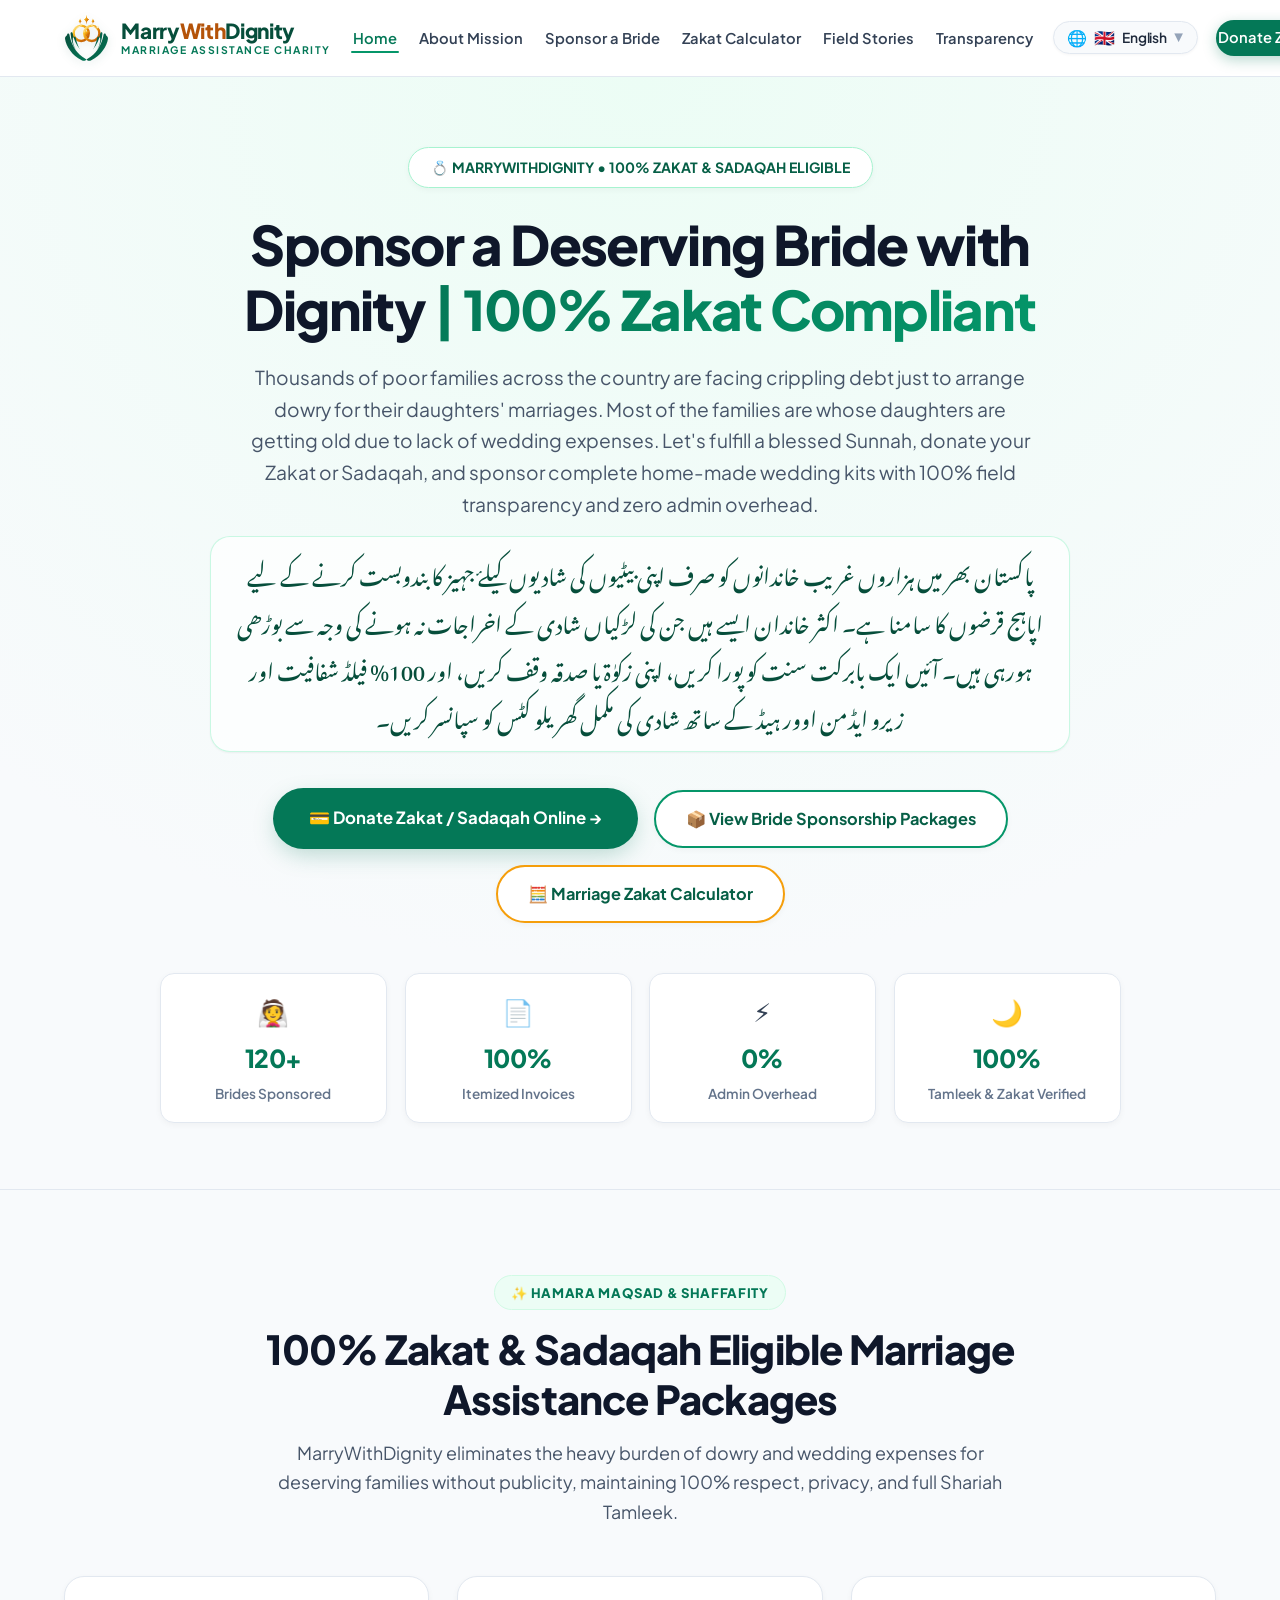
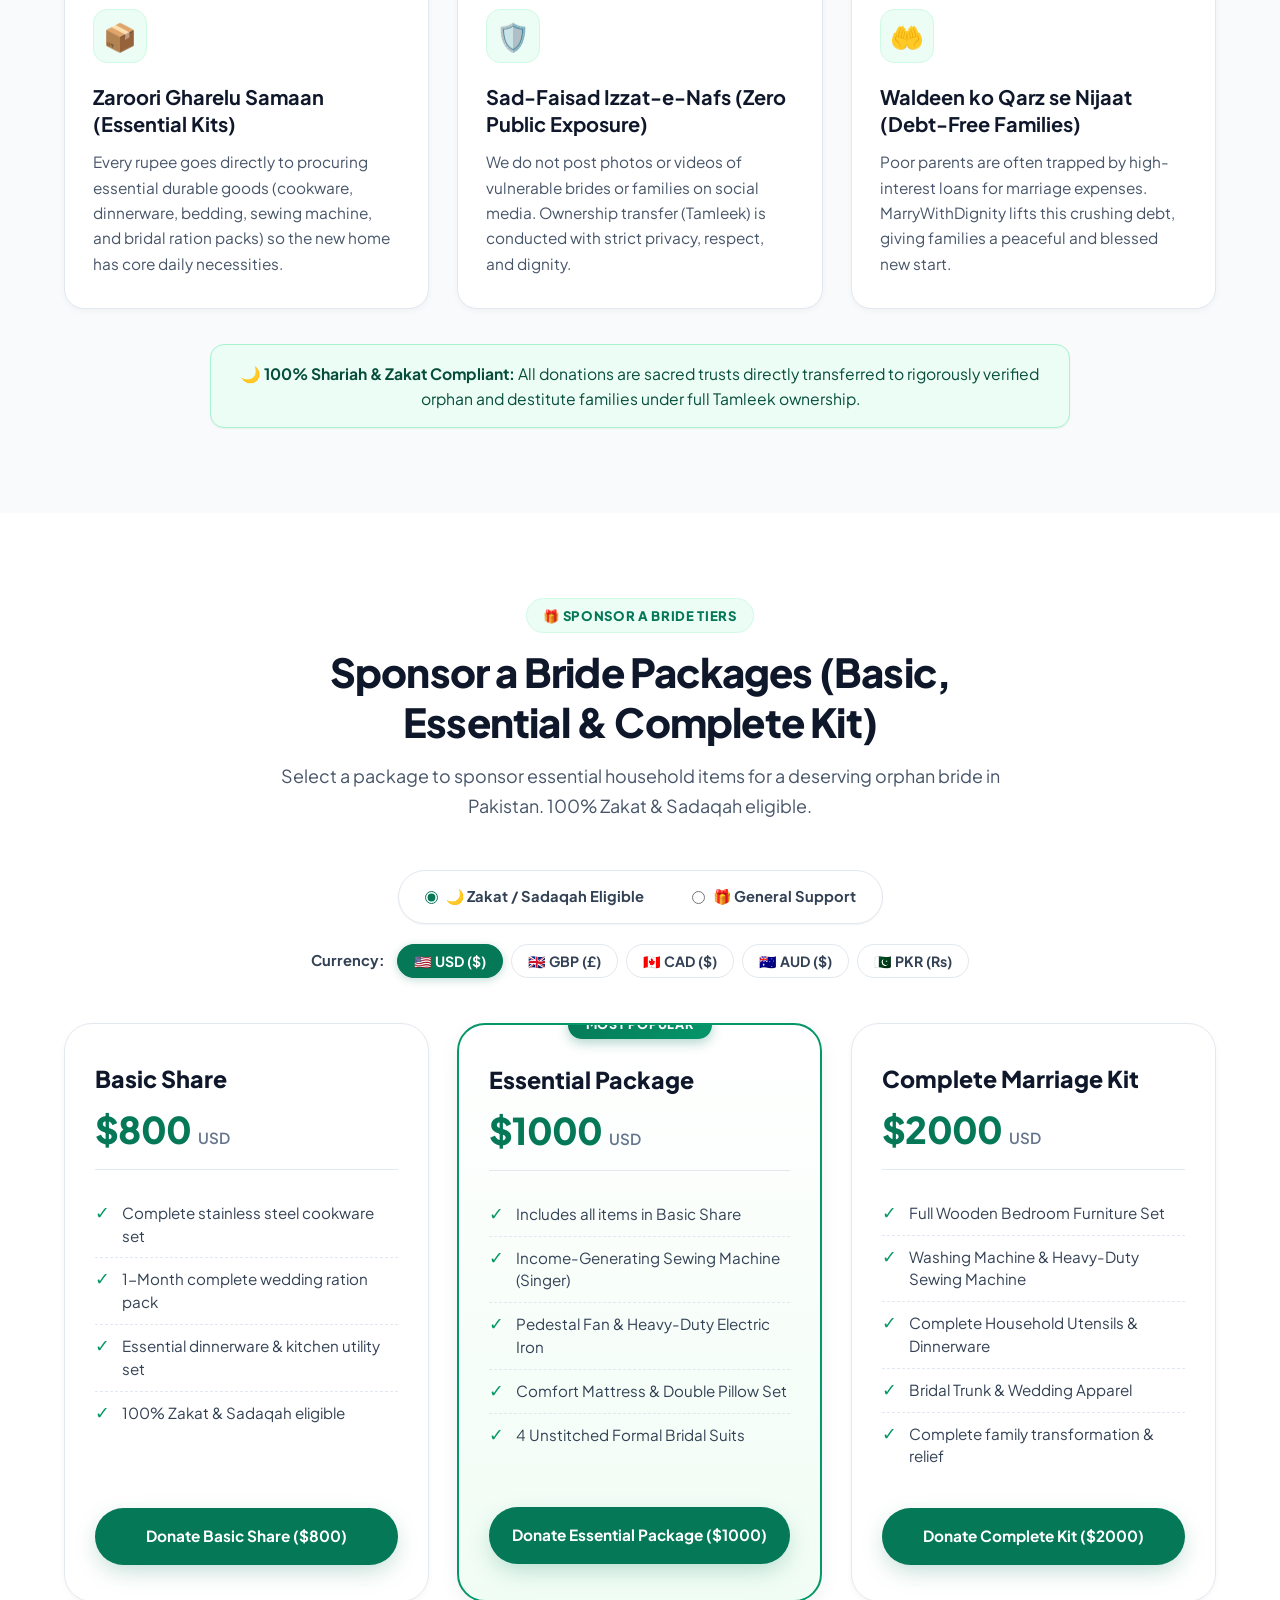
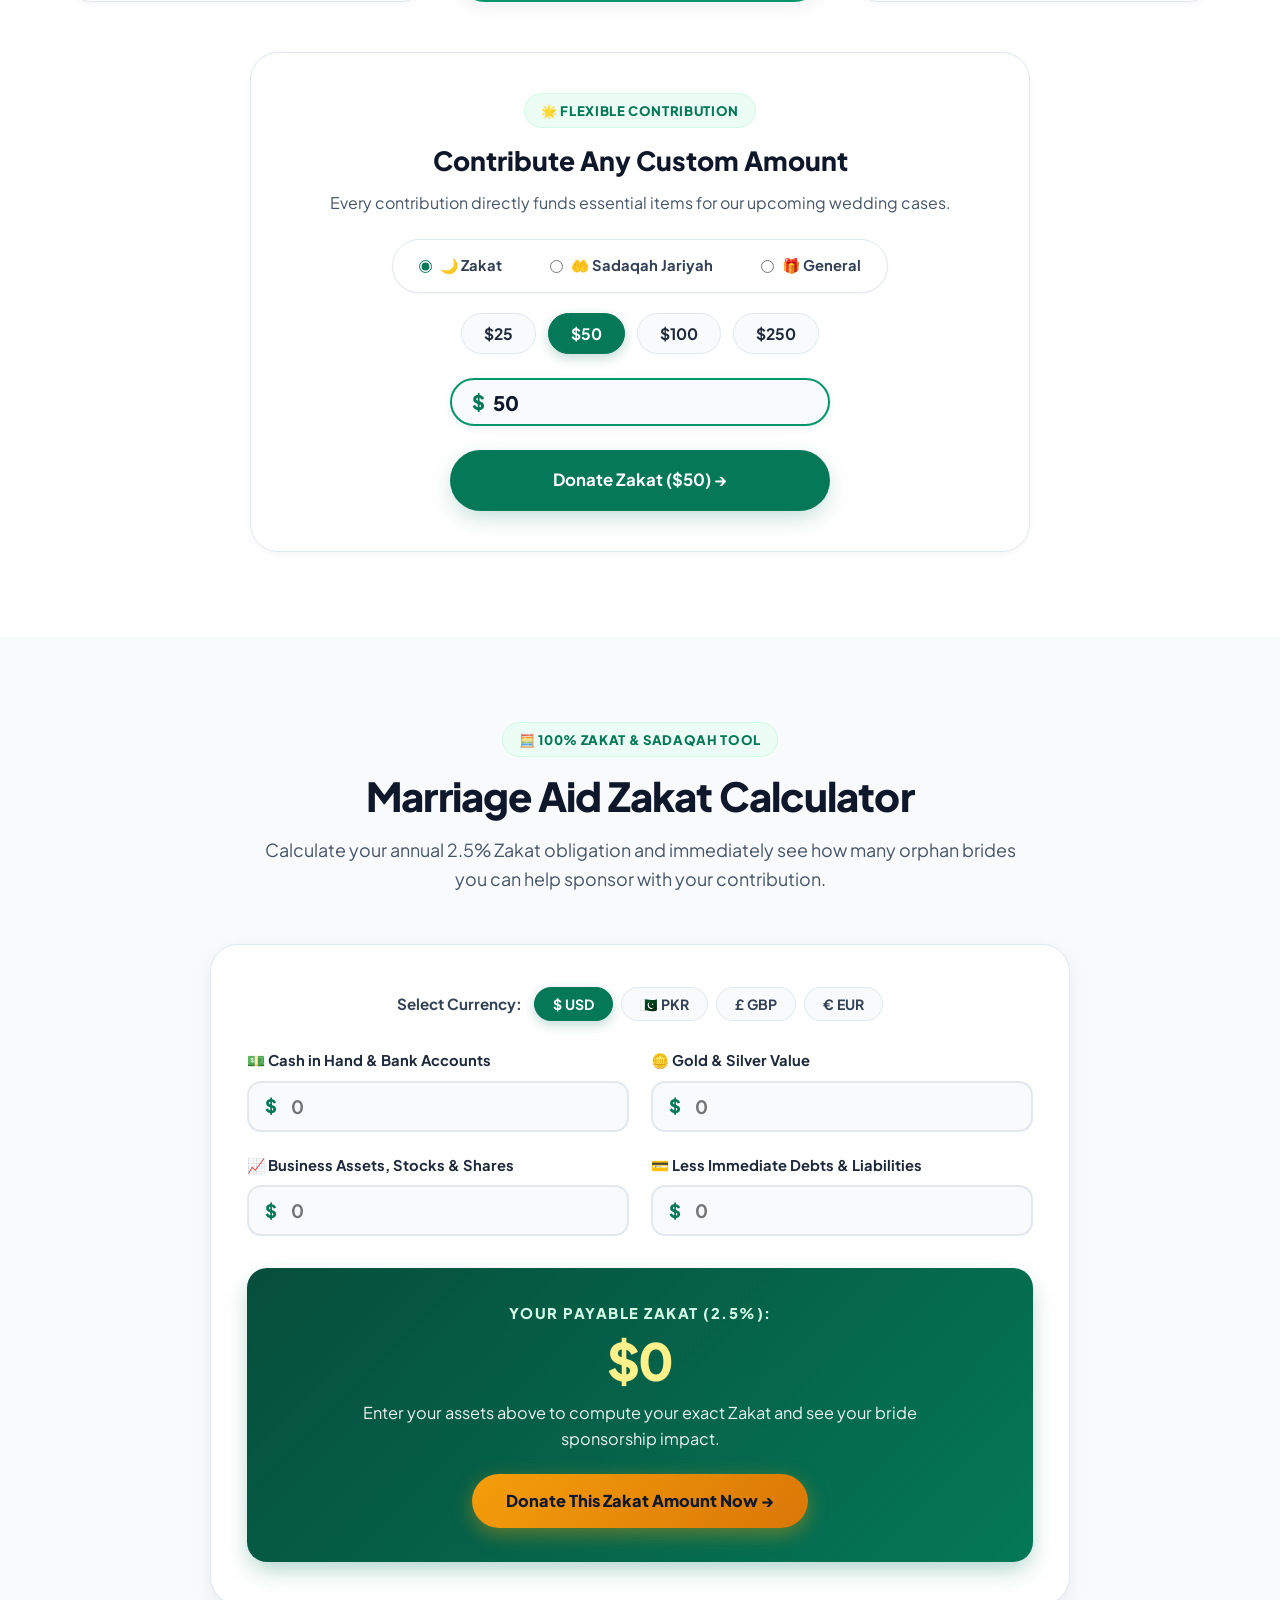
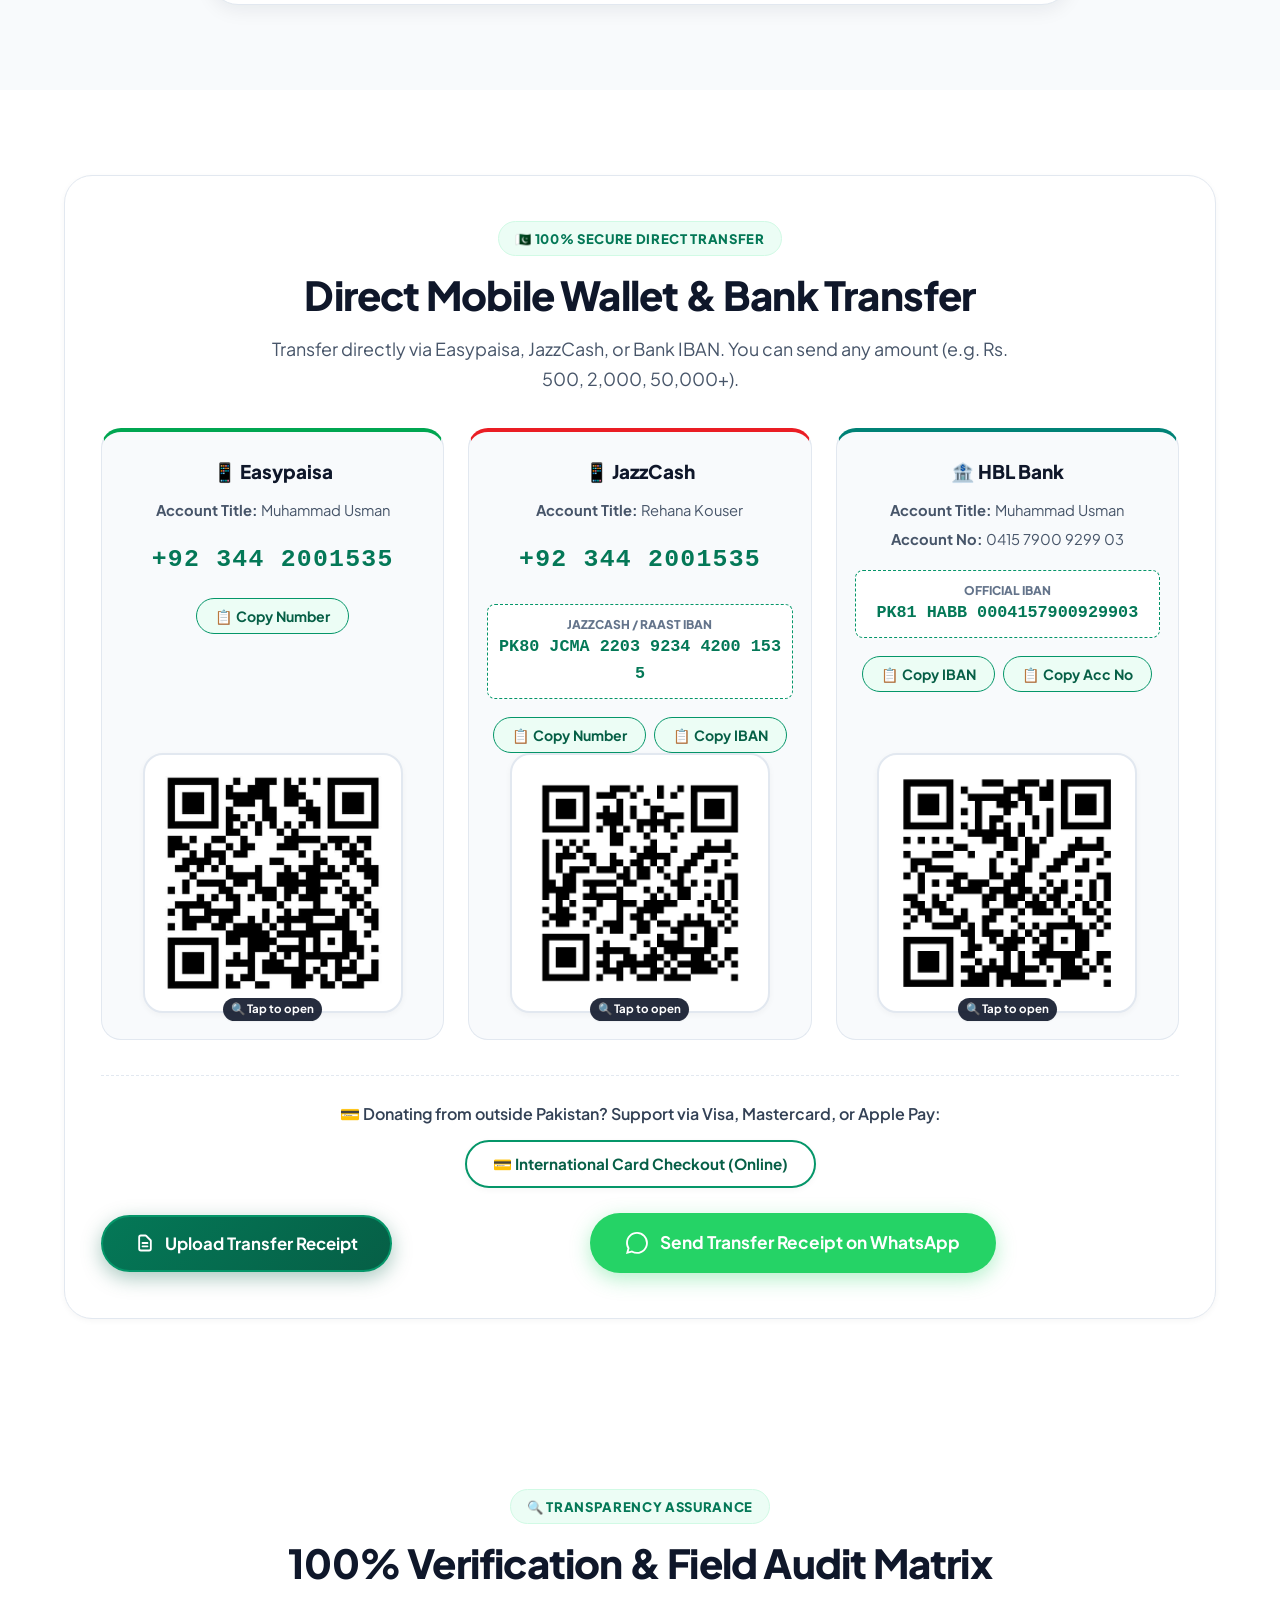
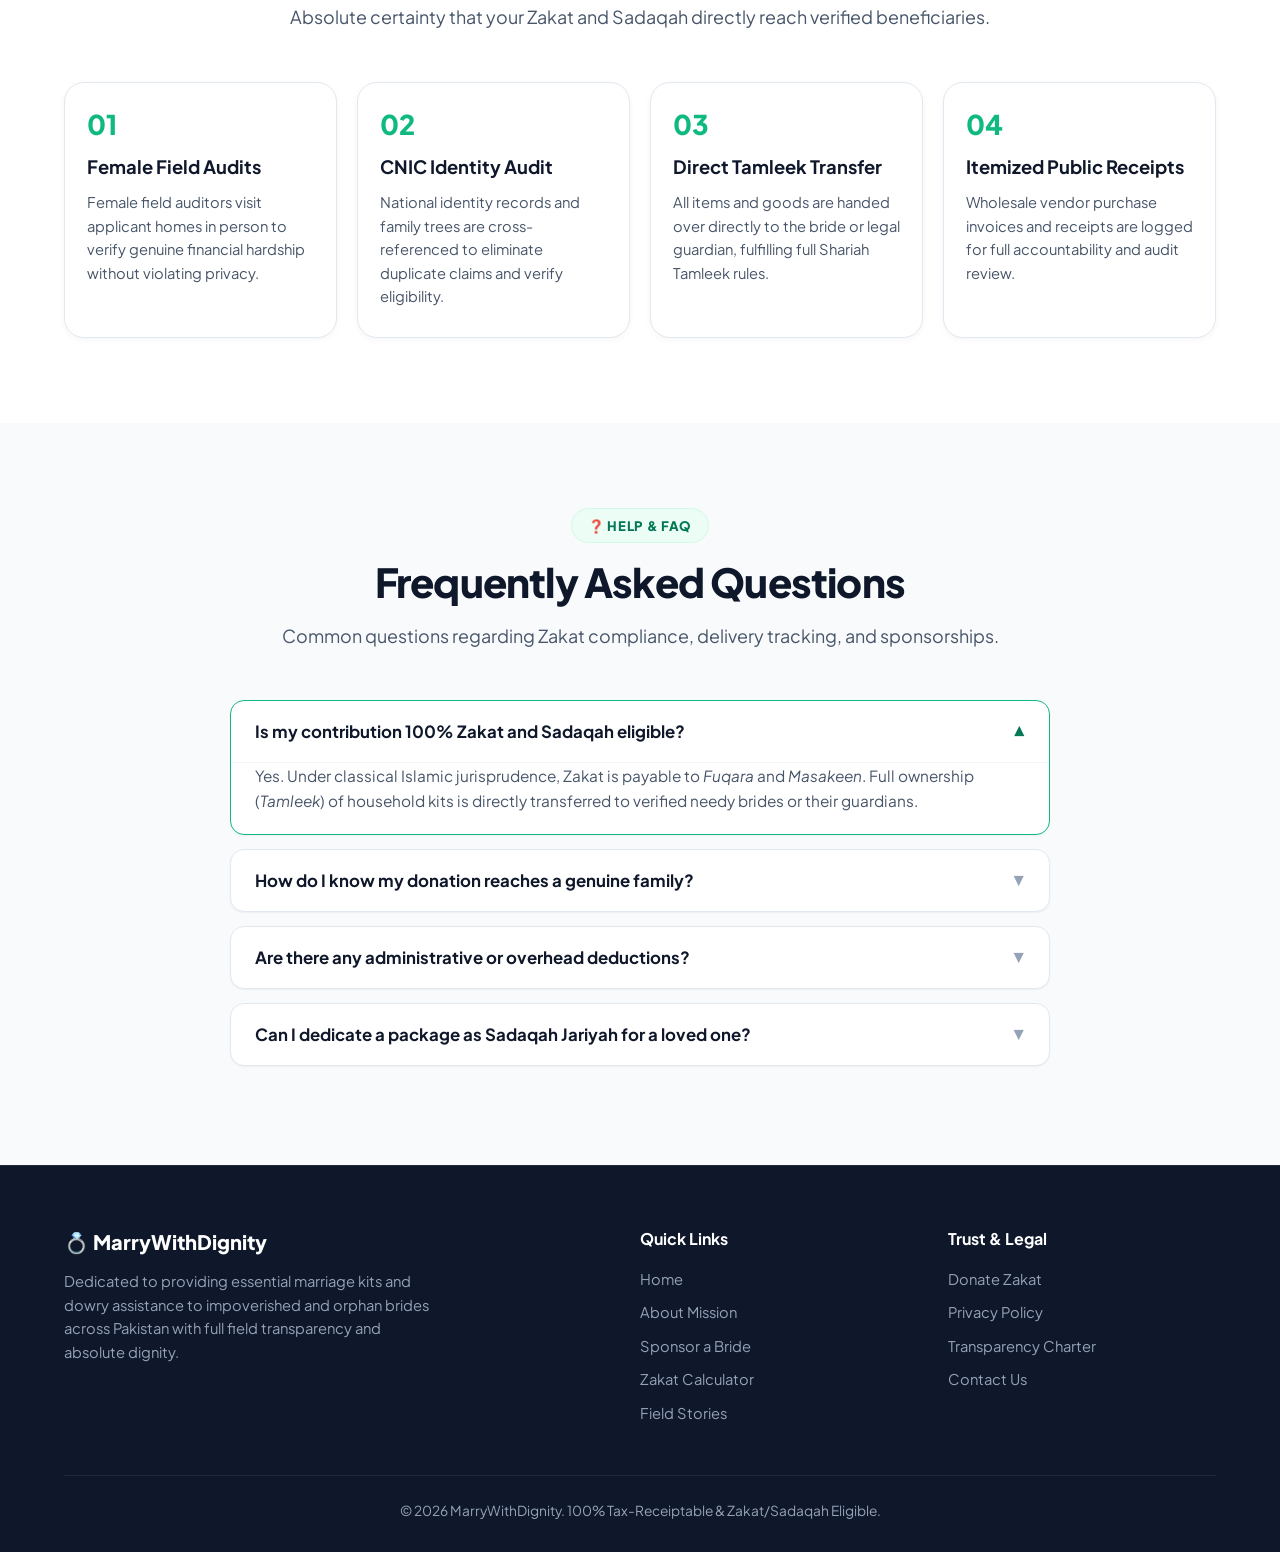
==== index.html @ 03d16b62 "Add files via upload" ====
<!DOCTYPE html>
<html lang="en">
<head>
  <meta charset="UTF-8">
  <meta name="viewport" content="width=device-width, initial-scale=1.0">
  <title>Marry With Dignity | Sponsor Wedding Essentials for Deserving Brides</title>
  <meta name="description" content="Empower underprivileged and orphan brides with dignity. Sponsor essential wedding and household packages through verified Zakat and Sadaqah donations.">
  <meta name="keywords" content="MarryWithDignity, sponsor a bride, marriage assistance charity, zakat for marriage, nikah charity, orphan bride donation, jaheez package charity pakistan, zakat calculator marriage aid">
  <meta name="robots" content="index, follow">
  <link rel="canonical" href="https://azka1535.github.io/marrywithdignity/">

  <!-- Favicon & Brand Icons -->
  <link rel="icon" type="image/svg+xml" href="favicon.svg">
  <link rel="icon" type="image/png" sizes="32x32" href="favicon-32x32.png">
  <link rel="icon" type="image/png" sizes="16x16" href="favicon-16x16.png">
  <link rel="apple-touch-icon" sizes="180x180" href="apple-touch-icon.png">
  <link rel="shortcut icon" href="favicon.ico">
  <link rel="manifest" href="site.webmanifest">
  <meta name="theme-color" content="#065f46">

  <!-- Open Graph / Facebook -->
  <meta property="og:type" content="website">
  <meta property="og:url" content="https://azka1535.github.io/marrywithdignity/">
  <meta property="og:title" content="Marry With Dignity | Sponsor Wedding Essentials for Deserving Brides">
  <meta property="og:description" content="Empower underprivileged and orphan brides with dignity. Sponsor essential wedding and household packages through verified Zakat and Sadaqah donations.">
  <meta property="og:image" content="https://azka1535.github.io/marrywithdignity/images/og-image.png">

  <!-- Twitter -->
  <meta property="twitter:card" content="summary_large_image">
  <meta property="twitter:url" content="https://azka1535.github.io/marrywithdignity/">
  <meta property="twitter:title" content="Marry With Dignity | Sponsor Wedding Essentials for Deserving Brides">
  <meta property="twitter:description" content="Empower underprivileged and orphan brides with dignity. Sponsor essential wedding and household packages through verified Zakat and Sadaqah donations.">
  <meta property="twitter:image" content="https://azka1535.github.io/marrywithdignity/images/og-image.png">

  <!-- Schema.org Non-Profit Charity JSON-LD -->
  <script type="application/ld+json">
  {
    "@context": "https://schema.org",
    "@type": "NGO",
    "name": "MarryWithDignity",
    "alternateName": "Marry With Dignity Charity Trust",
    "url": "https://azka1535.github.io/marrywithdignity/",
    "logo": "https://azka1535.github.io/marrywithdignity/images/logo.png",
    "description": "Non-profit charity providing 100% Zakat-eligible marriage assistance, bride sponsorship, and household essentials for underprivileged orphan daughters in Pakistan.",
    "areaServed": "Pakistan",
    "knowsAbout": ["Zakat on Marriage", "Sponsor a Bride", "Nikah Charity", "Marriage Assistance Grants"],
    "sameAs": [
      "https://wa.me/923001801535"
    ]
  }
  </script>

  <!-- Google Fonts: Plus Jakarta Sans & Noto Nastaliq Urdu -->
  <link rel="preconnect" href="https://fonts.googleapis.com">
  <link rel="preconnect" href="https://fonts.gstatic.com" crossorigin>
  <link href="https://fonts.googleapis.com/css2?family=Noto+Nastaliq+Urdu:wght@400;700&family=Plus+Jakarta+Sans:wght@400;500;600;700;800&display=swap" rel="stylesheet">
  <link rel="stylesheet" href="assets/rareui.css">
  <link rel="stylesheet" href="assets/language.css">
  
  <style>
    /* ========================================================
       CSS DESIGN SYSTEM & DESIGN TOKENS
       ======================================================== */
    :root {
      --primary-900: #064e3b;
      --primary-800: #065f46;
      --primary-700: #047857;
      --primary-600: #059669;
      --primary-500: #10b981;
      --primary-100: #d1fae5;
      --primary-50: #ecfdf5;
      
      --accent-gold: #f59e0b;
      --accent-gold-light: #fef3c7;
      --accent-gold-dark: #b45309;
      
      --slate-900: #0f172a;
      --slate-800: #1e293b;
      --slate-700: #334155;
      --slate-600: #475569;
      --slate-500: #64748b;
      --slate-400: #94a3b8;
      --slate-200: #e2e8f0;
      --slate-100: #f1f5f9;
      --slate-50: #f8fafc;
      --white: #ffffff;
      
      --easypaisa-green: #00a651;
      --jazzcash-red: #ea1d24;
      --hbl-teal: #008276;
      --whatsapp-green: #25d366;

      --shadow-xs: 0 1px 2px 0 rgba(0, 0, 0, 0.05);
      --shadow-sm: 0 2px 6px 0 rgba(0, 0, 0, 0.04);
      --shadow-md: 0 6px 20px -2px rgba(15, 23, 42, 0.08);
      --shadow-lg: 0 12px 32px -4px rgba(15, 23, 42, 0.12);
      --shadow-primary: 0 8px 25px -4px rgba(4, 120, 87, 0.28);

      --radius-sm: 8px;
      --radius-md: 14px;
      --radius-lg: 20px;
      --radius-xl: 28px;
      --radius-full: 9999px;

      --transition-fast: 0.2s cubic-bezier(0.16, 1, 0.3, 1);
      --transition-normal: 0.3s cubic-bezier(0.16, 1, 0.3, 1);
    }

    /* ========================================================
       RESET & BASE TYPOGRAPHY
       ======================================================== */
    *, *::before, *::after {
      box-sizing: border-box;
      margin: 0;
      padding: 0;
    }

    html {
      scroll-behavior: smooth;
      -webkit-text-size-adjust: 100%;
      text-size-adjust: 100%;
      overflow-x: hidden;
      width: 100%;
    }

    body {
      font-family: 'Plus Jakarta Sans', system-ui, -apple-system, sans-serif;
      font-size: 16px;
      line-height: 1.6;
      color: var(--slate-700);
      background-color: var(--slate-50);
      overflow-x: hidden;
      width: 100%;
      -webkit-font-smoothing: antialiased;
      -moz-osx-font-smoothing: grayscale;
    }

    img, svg {
      max-width: 100%;
      height: auto;
      display: block;
    }

    a {
      text-decoration: none;
      color: inherit;
      transition: color var(--transition-fast);
    }

    button, input, textarea, select {
      font-family: inherit;
    }

    /* ========================================================
       CONTAINER & SECTION SPACING
       ======================================================== */
    .container {
      width: 100%;
      max-width: 1200px;
      margin-left: auto;
      margin-right: auto;
      padding-left: 24px;
      padding-right: 24px;
    }

    .section-padding {
      padding: 85px 0;
    }

    .bg-white { background-color: var(--white); }
    .bg-light { background-color: var(--slate-50); }

    /* Section Headers */
    .section-header {
      text-align: center;
      max-width: 760px;
      margin: 0 auto 50px auto;
    }

    .section-tag {
      display: inline-flex;
      align-items: center;
      gap: 6px;
      background: var(--primary-50);
      border: 1px solid var(--primary-100);
      color: var(--primary-700);
      font-size: 0.82rem;
      font-weight: 800;
      letter-spacing: 0.05em;
      text-transform: uppercase;
      padding: 6px 16px;
      border-radius: var(--radius-full);
      margin-bottom: 14px;
    }

    .section-title {
      color: var(--slate-900);
      font-size: clamp(1.85rem, 3.8vw, 2.5rem);
      font-weight: 800;
      line-height: 1.25;
      letter-spacing: -0.02em;
      margin-bottom: 14px;
    }

    .section-subtitle {
      color: var(--slate-600);
      font-size: clamp(0.98rem, 1.8vw, 1.12rem);
      line-height: 1.65;
    }

    /* ========================================================
       STICKY NAVBAR
       ======================================================== */
    .navbar {
      position: sticky;
      top: 0;
      background: rgba(255, 255, 255, 0.96);
      backdrop-filter: blur(12px);
      -webkit-backdrop-filter: blur(12px);
      border-bottom: 1px solid var(--slate-200);
      z-index: 1000;
      padding: 14px 0;
      width: 100%;
      transition: all var(--transition-fast);
    }

    .nav-container {
      display: flex;
      justify-content: space-between;
      align-items: center;
      gap: 20px;
    }

    .nav-logo-link {
      display: inline-flex;
      align-items: center;
      text-decoration: none;
      flex-shrink: 0;
      gap: 12px;
    }

    .nav-logo {
      height: 48px;
      width: auto;
      object-fit: contain;
      transition: transform 0.2s ease;
      filter: drop-shadow(0 2px 5px rgba(6, 78, 59, 0.12));
    }

    .nav-logo-link:hover .nav-logo {
      transform: scale(1.06);
    }

    .nav-logo-brand {
      display: flex;
      flex-direction: column;
      justify-content: center;
      line-height: 1.15;
    }

    .nav-logo-title {
      font-size: 1.30rem;
      font-weight: 800;
      color: var(--primary-900);
      letter-spacing: -0.35px;
      font-family: 'Plus Jakarta Sans', sans-serif;
      line-height: 1.1;
      text-decoration: none;
      white-space: nowrap;
    }

    .nav-logo-title .text-gold {
      color: var(--accent-gold-dark, #b45309);
    }

    .nav-logo-tagline {
      font-size: 0.65rem;
      font-weight: 700;
      color: var(--primary-700);
      letter-spacing: 1.5px;
      text-transform: uppercase;
      font-family: 'Plus Jakarta Sans', sans-serif;
      margin-top: 2px;
      white-space: nowrap;
    }

    .nav-links {
      display: flex;
      gap: 18px;
      list-style: none;
      align-items: center;
    }

    .nav-links a {
      font-weight: 600;
      font-size: 0.92rem;
      color: var(--slate-700);
      padding: 6px 2px;
      position: relative;
      white-space: nowrap;
      transition: color var(--transition-fast);
    }

    .nav-links a:hover, .nav-links a.active {
      color: var(--primary-700);
    }

    .nav-links a.active::after {
      content: '';
      position: absolute;
      bottom: 0;
      left: 0;
      width: 100%;
      height: 2px;
      background: var(--primary-600);
      border-radius: 2px;
    }

    .nav-cta-btn {
      background: var(--primary-700);
      color: var(--white) !important;
      padding: 10px 22px;
      border-radius: var(--radius-full);
      font-weight: 700;
      font-size: 0.92rem;
      box-shadow: 0 4px 14px rgba(4, 120, 87, 0.28);
      transition: all var(--transition-normal);
      display: inline-flex;
      align-items: center;
      justify-content: center;
      gap: 6px;
      white-space: nowrap;
      flex-shrink: 0;
      text-align: center;
    }

    .nav-cta-btn:hover {
      background: var(--primary-800);
      transform: translateY(-2px);
      box-shadow: 0 6px 18px rgba(4, 120, 87, 0.38);
    }

    .mobile-menu-toggle {
      display: none;
      background: var(--slate-100);
      border: 1px solid var(--slate-200);
      color: var(--slate-800);
      font-size: 1.35rem;
      width: 44px;
      height: 44px;
      border-radius: 10px;
      cursor: pointer;
      align-items: center;
      justify-content: center;
      transition: all var(--transition-fast);
      outline: none;
      -webkit-tap-highlight-color: transparent;
    }

    .mobile-menu-toggle:hover, .mobile-menu-toggle:focus {
      background: var(--primary-50);
      border-color: var(--primary-200);
      color: var(--primary-700);
    }

    /* ========================================================
       HERO SECTION
       ======================================================== */
    .hero-section {
      background: radial-gradient(100% 100% at 50% 0%, #ecfdf5 0%, #f8fafc 80%);
      padding: 70px 0 65px 0;
      text-align: center;
      position: relative;
      border-bottom: 1px solid var(--slate-200);
      overflow: hidden;
    }

    .hero-content {
      position: relative;
      z-index: 1;
      max-width: 960px;
      margin: 0 auto;
    }

    .hero-tag {
      display: inline-flex;
      align-items: center;
      gap: 8px;
      background: var(--white);
      border: 1px solid #a7f3d0;
      color: var(--primary-800);
      padding: 8px 22px;
      border-radius: var(--radius-full);
      font-size: 0.88rem;
      font-weight: 700;
      margin-bottom: 24px;
      box-shadow: var(--shadow-sm);
    }

    .hero-title {
      font-size: clamp(2.1rem, 4.8vw, 3.4rem);
      font-weight: 800;
      line-height: 1.2;
      color: var(--slate-900);
      letter-spacing: -0.03em;
      margin-bottom: 20px;
    }

    .hero-title .text-emerald {
      color: var(--primary-700);
      background: linear-gradient(135deg, var(--primary-700) 0%, #059669 100%);
      -webkit-background-clip: text;
      -webkit-text-fill-color: transparent;
    }

    .hero-subtitle {
      font-size: clamp(1.05rem, 2vw, 1.2rem);
      color: var(--slate-600);
      max-width: 800px;
      margin: 0 auto 16px auto;
      line-height: 1.65;
    }

    .hero-urdu-box {
      font-family: 'Noto Nastaliq Urdu', Tahoma, sans-serif;
      font-size: clamp(1.08rem, 2.2vw, 1.35rem);
      color: var(--primary-900);
      direction: rtl;
      line-height: 2.2;
      max-width: 860px;
      margin: 0 auto 36px auto;
      padding: 12px 24px;
      background: rgba(255, 255, 255, 0.7);
      border: 1px solid rgba(167, 243, 208, 0.6);
      border-radius: var(--radius-lg);
      box-shadow: var(--shadow-xs);
    }

    .hero-buttons {
      display: flex;
      justify-content: center;
      align-items: center;
      flex-wrap: wrap;
      gap: 16px;
      margin-bottom: 50px;
    }

    .btn-primary {
      display: inline-flex;
      align-items: center;
      justify-content: center;
      gap: 10px;
      background: var(--primary-700);
      color: var(--white) !important;
      font-weight: 700;
      font-size: 1.05rem;
      padding: 15px 34px;
      border-radius: var(--radius-full);
      box-shadow: var(--shadow-primary);
      transition: all var(--transition-normal);
      border: 2px solid transparent;
      cursor: pointer;
    }

    .btn-primary:hover {
      background: var(--primary-800);
      transform: translateY(-2px);
      box-shadow: 0 10px 28px -4px rgba(4, 120, 87, 0.4);
    }

    .btn-secondary {
      display: inline-flex;
      align-items: center;
      justify-content: center;
      gap: 10px;
      background: var(--white);
      color: var(--primary-800) !important;
      font-weight: 700;
      font-size: 1.02rem;
      padding: 14px 30px;
      border-radius: var(--radius-full);
      border: 2px solid var(--primary-600);
      box-shadow: var(--shadow-sm);
      transition: all var(--transition-normal);
      cursor: pointer;
    }

    .btn-secondary:hover {
      background: var(--primary-50);
      transform: translateY(-2px);
      box-shadow: var(--shadow-md);
    }

    /* Hero Stats Grid */
    .hero-stats-grid {
      display: grid;
      grid-template-columns: repeat(4, 1fr);
      gap: 18px;
      max-width: 1000px;
      margin: 0 auto;
    }

    .hero-stat-card {
      background: var(--white);
      border: 1px solid var(--slate-200);
      border-radius: var(--radius-md);
      padding: 18px 14px;
      box-shadow: var(--shadow-sm);
      transition: all var(--transition-normal);
      text-align: center;
    }

    .hero-stat-card:hover {
      border-color: var(--primary-500);
      transform: translateY(-3px);
      box-shadow: var(--shadow-md);
    }

    .hero-stat-icon {
      font-size: 1.6rem;
      margin-bottom: 6px;
    }

    .hero-stat-val {
      font-size: 1.55rem;
      font-weight: 800;
      color: var(--primary-700);
      letter-spacing: -0.02em;
    }

    .hero-stat-lbl {
      font-size: 0.85rem;
      color: var(--slate-500);
      font-weight: 600;
      margin-top: 4px;
    }

    /* ========================================================
       MISSION SECTION
       ======================================================== */
    .mission-grid {
      display: grid;
      grid-template-columns: repeat(3, 1fr);
      gap: 28px;
      margin-bottom: 35px;
    }

    .mission-card {
      background: var(--white);
      border: 1px solid var(--slate-200);
      border-radius: var(--radius-lg);
      padding: 32px 28px;
      box-shadow: var(--shadow-sm);
      transition: all var(--transition-normal);
      display: flex;
      flex-direction: column;
    }

    .mission-card:hover {
      border-color: var(--primary-500);
      transform: translateY(-4px);
      box-shadow: var(--shadow-md);
    }

    .mission-icon {
      width: 54px;
      height: 54px;
      border-radius: var(--radius-md);
      background: var(--primary-50);
      border: 1px solid var(--primary-100);
      color: var(--primary-700);
      font-size: 1.7rem;
      display: flex;
      align-items: center;
      justify-content: center;
      margin-bottom: 20px;
    }

    .mission-card h3 {
      font-size: 1.25rem;
      font-weight: 700;
      color: var(--slate-900);
      margin-bottom: 12px;
      line-height: 1.35;
    }

    .mission-card p {
      color: var(--slate-600);
      font-size: 0.96rem;
      line-height: 1.65;
    }

    .compliance-pill {
      background: #ecfdf5;
      border: 1px solid #a7f3d0;
      border-radius: var(--radius-md);
      padding: 16px 24px;
      text-align: center;
      color: var(--primary-900);
      font-size: 0.98rem;
      max-width: 860px;
      margin: 0 auto;
      box-shadow: var(--shadow-xs);
    }

    /* ========================================================
       PACKAGES SECTION
       ======================================================== */
    .pkg-controls {
      display: flex;
      flex-direction: column;
      align-items: center;
      gap: 20px;
      margin-bottom: 45px;
    }

    .donation-type-group {
      display: inline-flex;
      background: var(--white);
      border: 1px solid var(--slate-200);
      padding: 6px;
      border-radius: var(--radius-full);
      box-shadow: var(--shadow-xs);
      gap: 8px;
    }

    .donation-type-pill {
      display: inline-flex;
      align-items: center;
      gap: 8px;
      padding: 8px 20px;
      border-radius: var(--radius-full);
      font-size: 0.92rem;
      font-weight: 700;
      color: var(--slate-700);
      cursor: pointer;
      transition: all var(--transition-fast);
      user-select: none;
    }

    .donation-type-pill input[type="radio"] {
      accent-color: var(--primary-700);
    }

    .currency-switch-wrap {
      display: flex;
      align-items: center;
      gap: 8px;
      flex-wrap: wrap;
      justify-content: center;
    }

    .currency-lbl {
      font-size: 0.92rem;
      font-weight: 700;
      color: var(--slate-700);
      margin-right: 4px;
    }

    .curr-btn {
      background: var(--white);
      border: 1px solid var(--slate-200);
      color: var(--slate-700);
      padding: 7px 16px;
      border-radius: var(--radius-full);
      font-size: 0.88rem;
      font-weight: 700;
      cursor: pointer;
      transition: all var(--transition-fast);
    }

    .curr-btn:hover {
      border-color: var(--primary-500);
      color: var(--primary-700);
    }

    .curr-btn.active {
      background: var(--primary-700);
      color: var(--white);
      border-color: var(--primary-700);
      box-shadow: 0 2px 8px rgba(4, 120, 87, 0.25);
    }

    .pricing-grid {
      display: grid;
      grid-template-columns: repeat(3, 1fr);
      gap: 28px;
      margin-bottom: 50px;
      align-items: stretch;
    }

    .package-card {
      background: var(--white);
      border: 1px solid var(--slate-200);
      border-radius: var(--radius-xl);
      padding: 36px 30px;
      display: flex;
      flex-direction: column;
      position: relative;
      box-shadow: var(--shadow-sm);
      transition: all var(--transition-normal);
    }

    .package-card:hover {
      border-color: var(--primary-500);
      transform: translateY(-5px);
      box-shadow: var(--shadow-lg);
    }

    .package-card.featured {
      border: 2px solid var(--primary-600);
      box-shadow: var(--shadow-md);
      background: linear-gradient(180deg, #ffffff 0%, #f0fdf4 100%);
    }

    .featured-badge {
      position: absolute;
      top: -14px;
      left: 50%;
      transform: translateX(-50%);
      background: linear-gradient(135deg, var(--primary-700) 0%, #059669 100%);
      color: var(--white);
      font-size: 0.78rem;
      font-weight: 800;
      padding: 4px 18px;
      border-radius: var(--radius-full);
      text-transform: uppercase;
      letter-spacing: 0.06em;
      box-shadow: 0 4px 12px rgba(4, 120, 87, 0.3);
      white-space: nowrap;
    }

    .pkg-title {
      font-size: 1.45rem;
      font-weight: 800;
      color: var(--slate-900);
      margin-bottom: 12px;
    }

    .pkg-price-wrap {
      margin-bottom: 22px;
      padding-bottom: 18px;
      border-bottom: 1px solid var(--slate-200);
    }

    .pkg-price {
      font-size: 2.3rem;
      font-weight: 800;
      color: var(--primary-700);
      line-height: 1.1;
      letter-spacing: -0.02em;
    }

    .pkg-curr-label {
      font-size: 0.95rem;
      color: var(--slate-500);
      font-weight: 600;
      margin-left: 4px;
    }

    .pkg-features {
      list-style: none;
      margin-bottom: 30px;
      flex-grow: 1;
    }

    .pkg-features li {
      font-size: 0.95rem;
      color: var(--slate-700);
      padding: 10px 0;
      border-bottom: 1px dashed var(--slate-200);
      display: flex;
      align-items: flex-start;
      gap: 12px;
      line-height: 1.5;
    }

    .pkg-features li:last-child {
      border-bottom: none;
    }

    .check-icon {
      color: var(--primary-600);
      font-weight: 800;
      font-size: 1.1rem;
      flex-shrink: 0;
      line-height: 1;
      margin-top: 2px;
    }

    .package-btn {
      width: 100%;
      margin-top: auto;
      text-align: center;
      padding: 14px 20px;
      font-size: 0.96rem;
      font-weight: 700;
      border-radius: var(--radius-full);
      box-sizing: border-box;
      display: inline-block;
    }

    /* Custom Donation Box */
    .custom-donate-card {
      background: var(--white);
      border: 1.5px solid var(--slate-200);
      border-radius: var(--radius-xl);
      padding: 40px 32px;
      max-width: 780px;
      margin: 0 auto;
      text-align: center;
      box-shadow: var(--shadow-sm);
    }

    .custom-donate-title {
      font-size: 1.65rem;
      font-weight: 800;
      color: var(--slate-900);
      margin-bottom: 8px;
    }

    .custom-donate-desc {
      font-size: 1rem;
      color: var(--slate-600);
      margin-bottom: 24px;
    }

    .custom-presets {
      display: flex;
      justify-content: center;
      gap: 12px;
      flex-wrap: wrap;
      margin-bottom: 24px;
    }

    .preset-btn {
      background: var(--slate-50);
      border: 1.5px solid var(--slate-200);
      color: var(--slate-800);
      padding: 10px 22px;
      border-radius: var(--radius-full);
      font-weight: 700;
      font-size: 0.98rem;
      cursor: pointer;
      transition: all var(--transition-fast);
    }

    .preset-btn:hover {
      border-color: var(--primary-600);
      background: var(--white);
    }

    .preset-btn.active {
      background: var(--primary-700);
      color: var(--white);
      border-color: var(--primary-700);
      box-shadow: 0 4px 12px rgba(4, 120, 87, 0.25);
    }

    .input-amount-wrapper {
      max-width: 380px;
      margin: 0 auto 24px auto;
      position: relative;
      display: flex;
      align-items: center;
      background: var(--slate-50);
      border: 2px solid var(--primary-600);
      border-radius: var(--radius-full);
      padding: 6px 20px;
      box-shadow: 0 2px 10px rgba(4, 120, 87, 0.1);
    }

    .currency-symbol-tag {
      font-size: 1.25rem;
      font-weight: 800;
      color: var(--primary-700);
      margin-right: 8px;
    }

    .custom-amount-input {
      width: 100%;
      border: none;
      background: transparent;
      outline: none;
      font-size: 1.25rem;
      font-weight: 800;
      color: var(--slate-900);
    }

    .custom-donate-card.highlight-inject {
      animation: injectCardGlow 2s ease-in-out;
    }

    @keyframes injectCardGlow {
      0% { box-shadow: 0 0 0 0 rgba(5, 150, 105, 0.6); transform: scale(1); }
      30% { box-shadow: 0 0 0 12px rgba(5, 150, 105, 0.25); border-color: var(--primary-600); transform: scale(1.015); }
      70% { box-shadow: 0 0 0 6px rgba(5, 150, 105, 0.15); }
      100% { box-shadow: var(--shadow-md); transform: scale(1); }
    }

    /* ========================================================
       ZAKAT CALCULATOR SECTION
       ======================================================== */
    .zakat-calc-card {
      background: var(--white);
      border: 1.5px solid var(--slate-200);
      border-radius: var(--radius-xl);
      padding: 42px 36px;
      max-width: 860px;
      margin: 0 auto;
      box-shadow: var(--shadow-md);
    }

    .zakat-currency-selector {
      display: flex;
      align-items: center;
      justify-content: center;
      gap: 12px;
      margin-bottom: 28px;
      flex-wrap: wrap;
    }

    .zakat-curr-lbl {
      font-size: 0.95rem;
      font-weight: 700;
      color: var(--slate-700);
    }

    .zakat-curr-pills {
      display: flex;
      gap: 8px;
      flex-wrap: wrap;
    }

    .zakat-curr-pill {
      padding: 7px 18px;
      border-radius: var(--radius-full);
      border: 1.5px solid var(--slate-200);
      background: var(--slate-50);
      font-weight: 700;
      font-size: 0.88rem;
      color: var(--slate-700);
      cursor: pointer;
      transition: all var(--transition-fast);
    }

    .zakat-curr-pill:hover {
      border-color: var(--primary-600);
      background: var(--white);
    }

    .zakat-curr-pill.active {
      background: var(--primary-700);
      color: var(--white);
      border-color: var(--primary-700);
      box-shadow: 0 4px 12px rgba(4, 120, 87, 0.25);
    }

    .zakat-grid {
      display: grid;
      grid-template-columns: repeat(2, 1fr);
      gap: 22px;
      margin-bottom: 32px;
    }

    .zakat-field label {
      display: block;
      font-size: 0.92rem;
      font-weight: 700;
      color: var(--slate-800);
      margin-bottom: 8px;
      text-align: left;
    }

    .zakat-input-group {
      display: flex;
      align-items: center;
      background: var(--slate-50);
      border: 2px solid var(--slate-200);
      border-radius: var(--radius-md);
      padding: 6px 16px;
      transition: all var(--transition-fast);
    }

    .zakat-input-group:focus-within {
      border-color: var(--primary-600);
      background: var(--white);
      box-shadow: 0 0 0 4px rgba(16, 185, 129, 0.15);
    }

    .zakat-input-prefix {
      font-weight: 800;
      font-size: 1.15rem;
      color: var(--primary-700);
      margin-right: 10px;
      min-width: 16px;
      user-select: none;
    }

    .zakat-input {
      width: 100%;
      border: none;
      background: transparent;
      outline: none;
      font-size: 1.15rem;
      font-weight: 700;
      color: var(--slate-900);
      padding: 6px 0;
    }

    .zakat-result-box {
      background: linear-gradient(135deg, var(--primary-900) 0%, var(--primary-700) 100%);
      border-radius: var(--radius-lg);
      padding: 34px 24px;
      text-align: center;
      color: var(--white);
      box-shadow: 0 10px 25px -4px rgba(4, 120, 87, 0.35);
    }

    .zakat-result-header {
      font-size: 0.92rem;
      text-transform: uppercase;
      letter-spacing: 1.5px;
      color: var(--primary-100);
      font-weight: 800;
      margin-bottom: 6px;
    }

    .zakat-total-val {
      font-size: clamp(2.2rem, 4.5vw, 3.2rem);
      font-weight: 800;
      color: #fef08a;
      letter-spacing: -0.02em;
      margin-bottom: 12px;
      line-height: 1.1;
    }

    .zakat-impact-text {
      font-size: 1.02rem;
      color: rgba(255, 255, 255, 0.92);
      max-width: 580px;
      margin: 0 auto 22px auto;
      line-height: 1.6;
    }

    .zakat-donate-btn {
      background: linear-gradient(135deg, #f59e0b 0%, #d97706 100%) !important;
      color: #0f172a !important;
      font-weight: 800 !important;
      border: none !important;
      padding: 14px 34px !important;
      border-radius: var(--radius-full) !important;
      font-size: 1.02rem !important;
      box-shadow: 0 6px 20px rgba(245, 158, 11, 0.4) !important;
      transition: all var(--transition-fast) !important;
      display: inline-flex;
      align-items: center;
      justify-content: center;
      gap: 8px;
    }

    .zakat-donate-btn:hover {
      transform: translateY(-2px);
      box-shadow: 0 10px 25px rgba(245, 158, 11, 0.5) !important;
    }

    /* ========================================================
       PAKISTANI PAYMENT METHODS SECTION
       ======================================================== */
    .payment-container-box {
      background: var(--white);
      border: 1px solid var(--slate-200);
      border-radius: var(--radius-xl);
      padding: 45px 36px;
      box-shadow: var(--shadow-sm);
    }

    .payment-grid {
      display: grid;
      grid-template-columns: repeat(3, 1fr);
      gap: 24px;
      margin-top: 35px;
      margin-bottom: 35px;
    }

    .pay-card {
      background: var(--slate-50);
      border: 1.5px solid var(--slate-200);
      border-radius: var(--radius-lg);
      padding: 24px 18px 22px 18px;
      text-align: center;
      transition: all var(--transition-normal);
      display: flex;
      flex-direction: column;
      align-items: center;
      height: 100%;
      box-sizing: border-box;
    }

    .pay-card:hover {
      transform: translateY(-4px);
      box-shadow: var(--shadow-md);
    }

    .pay-card.easypaisa { border-top: 4px solid var(--easypaisa-green); }
    .pay-card.jazzcash { border-top: 4px solid var(--jazzcash-red); }
    .pay-card.hbl { border-top: 4px solid var(--hbl-teal); }

    .pay-badge {
      font-size: 1.18rem;
      font-weight: 800;
      color: var(--slate-900);
      margin-bottom: 12px;
      display: flex;
      align-items: center;
      gap: 8px;
    }

    .pay-meta {
      font-size: 0.92rem;
      color: var(--slate-600);
      margin-bottom: 6px;
    }

    .pay-number-highlight {
      font-size: 1.55rem;
      font-weight: 800;
      color: var(--primary-700);
      letter-spacing: 0.05em;
      margin: 12px 0;
      font-family: monospace;
    }

    .iban-box {
      background: var(--white);
      border: 1px dashed var(--primary-600);
      border-radius: var(--radius-sm);
      padding: 10px;
      margin: 12px 0;
      width: 100%;
    }

    .iban-lbl {
      font-size: 0.75rem;
      text-transform: uppercase;
      font-weight: 800;
      color: var(--slate-500);
    }

    .iban-val {
      font-family: monospace;
      font-size: 1.05rem;
      font-weight: 800;
      color: var(--primary-700);
      word-break: break-all;
    }

    .copy-btn {
      display: inline-flex;
      align-items: center;
      justify-content: center;
      gap: 6px;
      background: var(--primary-50);
      border: 1px solid var(--primary-600);
      color: var(--primary-800);
      padding: 8px 18px;
      border-radius: var(--radius-full);
      font-size: 0.88rem;
      font-weight: 700;
      cursor: pointer;
      transition: all var(--transition-fast);
      margin-top: 6px;
    }

    .copy-btn:hover {
      background: var(--primary-700);
      color: var(--white);
    }

    .qr-frame {
      background: var(--white);
      border: 2px solid var(--slate-200);
      border-radius: var(--radius-lg);
      padding: 10px;
      margin-top: auto;
      margin-bottom: 4px;
      box-shadow: var(--shadow-sm);
      width: 100%;
      max-width: 260px;
      aspect-ratio: 1 / 1;
      height: auto;
      display: flex;
      flex-direction: column;
      align-items: center;
      justify-content: center;
      cursor: pointer;
      position: relative;
      box-sizing: border-box;
      transition: transform 0.2s ease, box-shadow 0.2s ease, border-color 0.2s ease;
    }

    .qr-frame:hover {
      transform: translateY(-3px) scale(1.02);
      box-shadow: 0 10px 25px -5px rgba(0, 0, 0, 0.12), 0 8px 10px -6px rgba(0, 0, 0, 0.08);
      border-color: var(--primary-600);
    }

    .qr-frame img {
      width: 100%;
      height: 100%;
      object-fit: contain;
      border-radius: 6px;
      display: block;
    }

    .qr-hint {
      position: absolute;
      bottom: -10px;
      background: var(--slate-900);
      color: var(--white);
      font-size: 0.72rem;
      font-weight: 700;
      padding: 2px 8px;
      border-radius: var(--radius-full);
      opacity: 0.9;
      pointer-events: none;
      white-space: nowrap;
      transition: opacity 0.2s ease, transform 0.2s ease;
      box-shadow: var(--shadow-xs);
    }

    .qr-frame:hover .qr-hint {
      opacity: 1;
      transform: translateY(-2px);
      background: var(--primary-700);
    }

    .whatsapp-btn {
      display: inline-flex;
      align-items: center;
      justify-content: center;
      gap: 12px;
      background: var(--whatsapp-green);
      color: var(--white) !important;
      font-size: 1.08rem;
      font-weight: 700;
      padding: 16px 36px;
      border-radius: var(--radius-full);
      box-shadow: 0 6px 20px rgba(37, 211, 102, 0.35);
      transition: all var(--transition-normal);
      max-width: 480px;
      margin: 0 auto;
    }

    .whatsapp-btn:hover {
      background: #20bd5a;
      transform: translateY(-2px);
    }

    /* ========================================================
       VERIFICATION MATRIX SECTION
       ======================================================== */
    .matrix-grid {
      display: grid;
      grid-template-columns: repeat(4, 1fr);
      gap: 20px;
    }

    .matrix-card {
      background: var(--white);
      border: 1px solid var(--slate-200);
      border-radius: var(--radius-lg);
      padding: 28px 22px;
      box-shadow: var(--shadow-sm);
      transition: all var(--transition-normal);
      position: relative;
    }

    .matrix-card:hover {
      border-color: var(--primary-500);
      transform: translateY(-3px);
      box-shadow: var(--shadow-md);
    }

    .matrix-num {
      font-size: 1.7rem;
      font-weight: 800;
      color: var(--primary-500);
      line-height: 1;
      margin-bottom: 14px;
      display: block;
    }

    .matrix-card h4 {
      font-size: 1.15rem;
      font-weight: 700;
      color: var(--slate-900);
      margin-bottom: 10px;
    }

    .matrix-card p {
      font-size: 0.92rem;
      color: var(--slate-600);
      line-height: 1.6;
    }

    /* ========================================================
       FAQ SECTION
       ======================================================== */
    .faq-container {
      max-width: 820px;
      margin: 0 auto;
    }

    .faq-item {
      background: var(--white);
      border: 1px solid var(--slate-200);
      border-radius: var(--radius-md);
      margin-bottom: 14px;
      overflow: hidden;
      box-shadow: var(--shadow-xs);
      transition: all var(--transition-fast);
    }

    .faq-item:hover { border-color: var(--slate-300); }

    .faq-header {
      width: 100%;
      background: transparent;
      border: none;
      padding: 20px 24px;
      text-align: left;
      font-size: 1.05rem;
      font-weight: 700;
      color: var(--slate-900);
      cursor: pointer;
      display: flex;
      justify-content: space-between;
      align-items: center;
      gap: 16px;
    }

    .faq-chevron {
      font-size: 0.85rem;
      color: var(--slate-400);
      transition: transform var(--transition-fast);
    }

    .faq-body {
      padding: 0 24px 20px 24px;
      font-size: 0.96rem;
      color: var(--slate-600);
      line-height: 1.65;
      display: none;
      border-top: 1px solid var(--slate-100);
    }

    .faq-item.active { border-color: var(--primary-500); }
    .faq-item.active .faq-chevron { transform: rotate(180deg); color: var(--primary-700); }
    .faq-item.active .faq-body { display: block; }

    /* ========================================================
       MODAL POPUP
       ======================================================== */
    .modal-overlay {
      position: fixed;
      top: 0;
      left: 0;
      width: 100%;
      height: 100%;
      background: rgba(15, 23, 42, 0.65);
      backdrop-filter: blur(6px);
      z-index: 2000;
      display: none;
      align-items: center;
      justify-content: center;
      padding: 20px;
    }

    .modal-overlay.active { display: flex; }

    .modal-card {
      background: var(--white);
      border-radius: var(--radius-xl);
      padding: 36px 32px;
      max-width: 520px;
      width: 100%;
      position: relative;
      box-shadow: var(--shadow-lg);
    }

    .modal-close {
      position: absolute;
      top: 18px;
      right: 18px;
      background: var(--slate-100);
      border: none;
      width: 36px;
      height: 36px;
      border-radius: 50%;
      font-size: 1.2rem;
      color: var(--slate-600);
      cursor: pointer;
      display: flex;
      align-items: center;
      justify-content: center;
      transition: all var(--transition-fast);
      z-index: 10;
    }

    .modal-close:hover {
      background: var(--slate-200);
      color: var(--slate-900);
      transform: rotate(90deg);
    }

    /* RECEIPT UPLOAD MODAL & BUTTONS */
    .receipt-actions-wrapper {
      display: flex;
      flex-wrap: wrap;
      gap: 14px;
      justify-content: center;
      align-items: center;
      margin-top: 10px;
    }

    .btn-receipt-upload {
      display: inline-flex;
      align-items: center;
      justify-content: center;
      gap: 10px;
      background: linear-gradient(135deg, var(--primary-700), var(--primary-800));
      color: var(--white) !important;
      font-size: 1.05rem;
      font-weight: 700;
      padding: 16px 32px;
      border-radius: var(--radius-full);
      box-shadow: 0 6px 20px rgba(6, 95, 70, 0.35);
      transition: all var(--transition-normal);
      border: 2px solid var(--primary-600);
      cursor: pointer;
    }

    .btn-receipt-upload:hover {
      background: linear-gradient(135deg, var(--primary-800), #022c22);
      transform: translateY(-2px);
      box-shadow: 0 8px 25px rgba(6, 95, 70, 0.45);
    }

    .receipt-upload-modal-card {
      max-width: 620px !important;
      max-height: 90vh;
      overflow-y: auto;
      padding: 32px 28px !important;
    }

    .receipt-form-grid {
      display: grid;
      grid-template-columns: 1fr 1fr;
      gap: 14px;
      margin-top: 16px;
      text-align: left;
    }

    .receipt-form-grid .full-col {
      grid-column: 1 / -1;
    }

    .receipt-form-group {
      display: flex;
      flex-direction: column;
      gap: 6px;
    }

    .receipt-form-group label {
      font-size: 0.84rem;
      font-weight: 700;
      color: var(--slate-700);
    }

    .receipt-form-group label .req {
      color: #dc2626;
    }

    .receipt-form-input, .receipt-form-select, .receipt-form-textarea {
      width: 100%;
      padding: 10px 14px;
      border-radius: var(--radius-md);
      border: 1.5px solid var(--slate-300);
      background: var(--slate-50);
      font-size: 0.95rem;
      color: var(--slate-800);
      transition: border-color 0.2s, box-shadow 0.2s;
      box-sizing: border-box;
      font-family: inherit;
    }

    .receipt-form-input:focus, .receipt-form-select:focus, .receipt-form-textarea:focus {
      outline: none;
      border-color: var(--primary-600);
      background: var(--white);
      box-shadow: 0 0 0 3px rgba(5, 150, 105, 0.15);
    }

    .amount-currency-wrapper {
      display: flex;
      gap: 8px;
    }

    .amount-currency-wrapper .receipt-form-input {
      flex: 1;
    }

    .amount-currency-wrapper .receipt-currency-select {
      width: 95px;
      padding: 10px 8px;
      border-radius: var(--radius-md);
      border: 1.5px solid var(--slate-300);
      background: var(--slate-50);
      font-size: 0.92rem;
      font-weight: 700;
      color: var(--slate-800);
    }

    .receipt-dropzone {
      border: 2px dashed var(--slate-300);
      border-radius: var(--radius-lg);
      padding: 18px 16px;
      text-align: center;
      background: var(--slate-50);
      cursor: pointer;
      transition: all 0.2s ease;
      position: relative;
    }

    .receipt-dropzone:hover, .receipt-dropzone.dragover {
      border-color: var(--primary-600);
      background: #ecfdf5;
    }

    .receipt-dropzone input[type="file"] {
      position: absolute;
      top: 0;
      left: 0;
      width: 100%;
      height: 100%;
      opacity: 0;
      cursor: pointer;
    }

    .receipt-file-preview {
      display: none;
      align-items: center;
      justify-content: space-between;
      gap: 12px;
      background: #f0fdf4;
      border: 1px solid #86efac;
      padding: 10px 14px;
      border-radius: var(--radius-md);
      margin-top: 8px;
      text-align: left;
    }

    .receipt-file-preview.active {
      display: flex;
    }

    .receipt-preview-info {
      display: flex;
      align-items: center;
      gap: 10px;
      overflow: hidden;
    }

    .receipt-preview-thumb {
      width: 42px;
      height: 42px;
      border-radius: 6px;
      object-fit: cover;
      background: #e2e8f0;
      border: 1px solid #cbd5e1;
      flex-shrink: 0;
    }

    .receipt-remove-file-btn {
      background: #fee2e2;
      color: #991b1b;
      border: none;
      border-radius: 50%;
      width: 28px;
      height: 28px;
      display: flex;
      align-items: center;
      justify-content: center;
      cursor: pointer;
      font-weight: bold;
      flex-shrink: 0;
    }

    .receipt-remove-file-btn:hover {
      background: #fca5a5;
    }

    .receipt-error-banner {
      display: none;
      background: #fef2f2;
      border: 1px solid #f87171;
      color: #991b1b;
      padding: 10px 14px;
      border-radius: var(--radius-md);
      font-size: 0.88rem;
      margin-top: 12px;
      text-align: left;
    }

    .receipt-btn-loader {
      display: inline-block;
      width: 18px;
      height: 18px;
      border: 2.5px solid rgba(255, 255, 255, 0.3);
      border-radius: 50%;
      border-top-color: #ffffff;
      animation: receiptSpin 0.75s linear infinite;
      vertical-align: middle;
      margin-right: 8px;
    }

    @keyframes receiptSpin {
      to { transform: rotate(360deg); }
    }

    .receipt-success-card {
      text-align: center;
      padding: 10px 0;
    }

    .receipt-success-icon {
      width: 68px;
      height: 68px;
      background: #dcfce7;
      color: #16a34a;
      border-radius: 50%;
      display: inline-flex;
      align-items: center;
      justify-content: center;
      font-size: 2.2rem;
      margin-bottom: 12px;
      animation: scaleCheck 0.4s ease-out;
    }

    .receipt-details-table {
      background: var(--slate-50);
      border: 1px solid var(--slate-200);
      border-radius: var(--radius-lg);
      padding: 16px;
      margin: 18px 0;
      text-align: left;
      font-size: 0.92rem;
    }

    .receipt-details-row {
      display: flex;
      justify-content: space-between;
      padding: 6px 0;
      border-bottom: 1px dashed var(--slate-200);
    }

    .receipt-details-row:last-child {
      border-bottom: none;
    }

    /* JUMBO FULLSCREEN QR MODAL */
    .qr-modal-jumbo {
      max-width: min(94vw, 560px) !important;
      text-align: center;
      padding: 36px 28px 32px 28px !important;
      border-radius: var(--radius-2xl) !important;
      box-shadow: 0 25px 60px -15px rgba(0, 0, 0, 0.4) !important;
    }

    .qr-modal-badge {
      font-size: 1.45rem;
      font-weight: 800;
      color: var(--slate-900);
      margin-bottom: 4px;
    }

    .qr-modal-title {
      color: var(--slate-600);
      font-size: 1.05rem;
      margin-bottom: 18px;
    }

    .qr-modal-frame {
      background: var(--white);
      border: 3px solid var(--slate-200);
      border-radius: var(--radius-xl);
      padding: 16px;
      display: inline-flex;
      align-items: center;
      justify-content: center;
      box-shadow: 0 12px 30px -8px rgba(0, 0, 0, 0.15);
      margin: 0 auto 18px auto;
      width: 100%;
      max-width: 440px;
      aspect-ratio: 1 / 1;
      box-sizing: border-box;
    }

    .qr-modal-frame img {
      width: 100%;
      height: 100%;
      aspect-ratio: 1 / 1;
      object-fit: contain;
      border-radius: 8px;
      display: block;
    }

    .qr-modal-number {
      font-size: 1.55rem;
      font-weight: 800;
      color: var(--primary-700);
      font-family: monospace;
      letter-spacing: 0.05em;
      margin-bottom: 20px;
      word-break: break-all;
    }

    .qr-modal-actions {
      display: flex;
      gap: 12px;
      justify-content: center;
      flex-wrap: wrap;
    }

    /* INTERNATIONAL CARD CHECKOUT MODAL */
    .checkout-modal-card {
      max-width: min(94vw, 580px) !important;
      padding: 32px 28px !important;
      border-radius: var(--radius-2xl) !important;
      max-height: 90vh;
      overflow-y: auto;
    }

    .checkout-tabs {
      display: flex;
      gap: 8px;
      background: var(--slate-100);
      padding: 5px;
      border-radius: var(--radius-lg);
      margin: 18px 0 20px 0;
    }

    .checkout-tab-btn {
      flex: 1;
      padding: 10px 14px;
      border: none;
      background: transparent;
      font-size: 0.92rem;
      font-weight: 700;
      color: var(--slate-600);
      border-radius: var(--radius-md);
      cursor: pointer;
      transition: all var(--transition-fast);
      display: flex;
      align-items: center;
      justify-content: center;
      gap: 6px;
    }

    .checkout-tab-btn.active {
      background: var(--white);
      color: var(--primary-800);
      box-shadow: var(--shadow-sm);
    }

    .checkout-amount-grid {
      display: grid;
      grid-template-columns: repeat(4, 1fr);
      gap: 8px;
      margin-bottom: 14px;
    }

    .checkout-amount-btn {
      padding: 10px 6px;
      background: var(--white);
      border: 1.5px solid var(--slate-200);
      border-radius: var(--radius-md);
      font-weight: 700;
      font-size: 0.95rem;
      color: var(--slate-700);
      cursor: pointer;
      transition: all var(--transition-fast);
    }

    .checkout-amount-btn.active, .checkout-amount-btn:hover {
      border-color: var(--primary-600);
      background: var(--primary-50);
      color: var(--primary-800);
    }

    .checkout-input-row {
      display: grid;
      grid-template-columns: 1fr 1fr;
      gap: 12px;
    }

    .checkout-input-group {
      margin-bottom: 14px;
      text-align: left;
    }

    .checkout-input-group label {
      display: block;
      font-size: 0.82rem;
      font-weight: 700;
      color: var(--slate-700);
      margin-bottom: 6px;
    }

    .checkout-input {
      width: 100%;
      padding: 11px 14px;
      border: 1.5px solid var(--slate-200);
      border-radius: var(--radius-md);
      font-size: 0.95rem;
      color: var(--slate-800);
      background: var(--white);
      box-sizing: border-box;
      transition: border-color var(--transition-fast);
    }

    .checkout-input:focus {
      outline: none;
      border-color: var(--primary-600);
      box-shadow: 0 0 0 3px rgba(16, 185, 129, 0.15);
    }

    .checkout-badge-row {
      display: flex;
      align-items: center;
      justify-content: center;
      gap: 16px;
      margin-top: 14px;
      font-size: 0.78rem;
      color: var(--slate-500);
      font-weight: 600;
      flex-wrap: wrap;
    }

    /* FOOTER */
    footer {
      background: var(--slate-900);
      color: var(--slate-400);
      padding: 60px 0 30px 0;
      font-size: 0.92rem;
      border-top: 1px solid var(--slate-800);
    }

    .footer-grid {
      display: grid;
      grid-template-columns: 2fr 1fr 1fr;
      gap: 40px;
      margin-bottom: 40px;
    }

    .footer-brand p {
      margin-top: 12px;
      max-width: 380px;
      line-height: 1.6;
    }

    .footer-links h5 {
      color: var(--white);
      font-size: 1rem;
      margin-bottom: 16px;
    }

    .footer-links ul { list-style: none; }
    .footer-links li { margin-bottom: 10px; }
    .footer-links a:hover { color: var(--white); }

    .footer-bottom {
      text-align: center;
      padding-top: 24px;
      border-top: 1px solid var(--slate-800);
      font-size: 0.86rem;
    }

    /* RESPONSIVE BREAKPOINTS */
    @media (max-width: 1150px) and (min-width: 769px) {
      .nav-links { gap: 14px; }
      .nav-links a { font-size: 0.88rem; padding: 6px 2px; }
      .nav-cta-btn { padding: 8px 16px; font-size: 0.85rem; }
    }

    @media (max-width: 1024px) {
      .pricing-grid, .mission-grid, .payment-grid { grid-template-columns: repeat(2, 1fr); gap: 22px; }
      .matrix-grid { grid-template-columns: repeat(2, 1fr); }
      .hero-stats-grid { grid-template-columns: repeat(2, 1fr); }
      .footer-grid { grid-template-columns: 1fr 1fr; }
    }

    @media (max-width: 768px) {
      .section-padding { padding: 55px 0; }
      .navbar { padding: 10px 0; }
      .mobile-menu-toggle { display: flex; }

      .nav-links {
        position: absolute;
        top: 100%;
        left: 0;
        right: 0;
        width: 100%;
        background: var(--white);
        flex-direction: column;
        align-items: stretch;
        gap: 0;
        padding: 16px 24px 24px 24px;
        border-bottom: 2px solid var(--primary-600);
        box-shadow: var(--shadow-lg);
        display: none;
        z-index: 1001;
      }

      .nav-links.active { display: flex; }
      .nav-links li { width: 100%; border-bottom: 1px solid var(--slate-100); }
      .nav-links li:last-child { border-bottom: none; }
      .nav-links a { display: block; padding: 14px 0; font-size: 1.05rem; }
      .nav-cta-btn { display: flex; align-items: center; justify-content: center; text-align: center; margin-top: 14px; padding: 12px 20px; white-space: nowrap; }

      .hero-section { padding: 45px 0 45px 0; }
      .hero-tag { font-size: 0.78rem; padding: 6px 16px; }
      .hero-title { font-size: 1.85rem; }
      .hero-buttons { flex-direction: column; width: 100%; gap: 12px; }
      .btn-primary, .btn-secondary { width: 100%; padding: 14px 20px; box-sizing: border-box; }

      .pricing-grid, .mission-grid, .payment-grid, .matrix-grid, .zakat-grid { grid-template-columns: 1fr; gap: 18px; }
      .package-card, .mission-card, .pay-card, .matrix-card, .custom-donate-card, .payment-container-box, .zakat-calc-card { padding: 24px 20px; }
      .footer-grid { grid-template-columns: 1fr; gap: 30px; }
    }

    @media (max-width: 480px) {
      .container { padding-left: 16px; padding-right: 16px; }
      .nav-logo { height: 38px; }
      .nav-logo-title { font-size: 1.08rem; }
      .nav-logo-tagline { font-size: 0.54rem; letter-spacing: 0.8px; }
      .hero-stats-grid { grid-template-columns: 1fr 1fr; gap: 10px; }
      .hero-stat-card { padding: 12px 8px; }
      .hero-stat-val { font-size: 1.25rem; }
      .hero-stat-lbl { font-size: 0.75rem; }
      .donation-type-group { flex-direction: column; width: 100%; border-radius: var(--radius-lg); }
      .donation-type-pill { width: 100%; justify-content: center; }
      .custom-presets { gap: 8px; }
      .preset-btn { padding: 8px 16px; font-size: 0.88rem; }
      .whatsapp-btn { width: 100%; font-size: 0.98rem; padding: 14px 20px; }
    }
  </style>
</head>
<body>

  <!-- STICKY NAVBAR -->
  <nav class="navbar">
    <div class="container nav-container">
      <a href="index.html" class="nav-logo-link">
        <img src="images/logo-icon.svg" alt="MarryWithDignity Logo" class="nav-logo">
        <div class="nav-logo-brand">
          <span class="nav-logo-title">Marry<span class="text-gold">With</span>Dignity</span>
          <span class="nav-logo-tagline">Marriage Assistance Charity</span>
        </div>
      </a>

      <button class="mobile-menu-toggle" id="mobileMenuBtn" aria-label="Toggle Menu">
        <span>☰</span>
      </button>

      <ul class="nav-links" id="navLinks">
        <li><a href="index.html" class="active">Home</a></li>
        <li><a href="#mission">About Mission</a></li>
        <li><a href="#packages">Sponsor a Bride</a></li>
        <li><a href="#zakat-calculator">Zakat Calculator</a></li>
        <li><a href="stories.html">Field Stories</a></li>
        <li><a href="#transparency">Transparency</a></li>
        <li class="nav-lang-item">
          <div class="lang-selector-wrapper"></div>
        </li>
        <li><a href="#payment-methods" class="nav-cta-btn">Donate Zakat →</a></li>
      </ul>
    </div>
  </nav>

  <!-- 1. HERO SECTION -->
  <section class="hero-section">
    <div class="container">
      <div class="hero-content">
        <div class="hero-tag">
          💍 MARRYWITHDIGNITY • 100% ZAKAT &amp; SADAQAH ELIGIBLE
        </div>

        <h1 class="hero-title">
          Sponsor a Deserving Bride with Dignity <span class="text-emerald">| 100% Zakat Compliant</span>
        </h1>

        <p class="hero-subtitle">
          Thousands of poor families across the country are facing crippling debt just to arrange dowry for their daughters' marriages. Most of the families are whose daughters are getting old due to lack of wedding expenses. Let's fulfill a blessed Sunnah, donate your Zakat or Sadaqah, and sponsor complete home-made wedding kits with 100% field transparency and zero admin overhead.
        </p>

        <div class="hero-urdu-box" lang="ur">
          پاکستان بھر میں ہزاروں غریب خاندانوں کو صرف اپنی بیٹیوں کی شادیوں کیلۓ جہیز کا بندوبست کرنے کے لیے اپاہج قرضوں کا سامنا ہے۔ اکثر خاندان ایسے ہیں جن کی لڑکیاں شادی کے اخراجات نہ ہونے کی وجہ سے بوڑھی ہورہی ہیں۔ آئیں ایک بابرکت سنت کو پورا کریں، اپنی زکوٰۃ یا صدقہ وقف کریں، اور 100% فیلڈ شفافیت اور زیرو ایڈمن اوور ہیڈ کے ساتھ شادی کی مکمل گھریلو کٹس کو سپانسر کریں۔
        </div>

        <div class="hero-buttons">
          <a href="#payment-methods" class="btn-primary">
            <span>💳 Donate Zakat / Sadaqah Online →</span>
          </a>
          <a href="#packages" class="btn-secondary">
            <span>📦 View Bride Sponsorship Packages</span>
          </a>
          <a href="#zakat-calculator" class="btn-secondary" style="border-color: var(--accent-gold); color: var(--accent-gold-dark);">
            <span>🧮 Marriage Zakat Calculator</span>
          </a>
        </div>

        <!-- 4 HERO STATS (LIVE DYNAMIC METRICS) -->
        <div class="hero-stats-grid">
          <div class="hero-stat-card">
            <div class="hero-stat-icon">👰</div>
            <div class="hero-stat-val" id="bridesSponsoredCounter" data-metric="brides_sponsored">120+</div>
            <div class="hero-stat-lbl">Brides Sponsored</div>
          </div>
          <div class="hero-stat-card">
            <div class="hero-stat-icon">📄</div>
            <div class="hero-stat-val" data-metric="invoices_pct">100%</div>
            <div class="hero-stat-lbl">Itemized Invoices</div>
          </div>
          <div class="hero-stat-card">
            <div class="hero-stat-icon">⚡</div>
            <div class="hero-stat-val">0%</div>
            <div class="hero-stat-lbl">Admin Overhead</div>
          </div>
          <div class="hero-stat-card">
            <div class="hero-stat-icon">🌙</div>
            <div class="hero-stat-val">100%</div>
            <div class="hero-stat-lbl">Tamleek &amp; Zakat Verified</div>
          </div>
        </div>
      </div>
    </div>
  </section>

  <!-- 2. MISSION & CORE PILLARS SECTION -->
  <section id="mission" class="section-padding bg-light">
    <div class="container">
      <div class="section-header">
        <div class="section-tag">✨ HAMARA MAQSAD &amp; SHAFFAFITY</div>
        <h2 class="section-title">100% Zakat &amp; Sadaqah Eligible Marriage Assistance Packages</h2>
        <p class="section-subtitle">
          MarryWithDignity eliminates the heavy burden of dowry and wedding expenses for deserving families without publicity, maintaining 100% respect, privacy, and full Shariah Tamleek.
        </p>
      </div>

      <div class="mission-grid">
        <!-- CARD 1 -->
        <div class="mission-card">
          <div class="mission-icon">📦</div>
          <h3>Zaroori Gharelu Samaan (Essential Kits)</h3>
          <p>Every rupee goes directly to procuring essential durable goods (cookware, dinnerware, bedding, sewing machine, and bridal ration packs) so the new home has core daily necessities.</p>
        </div>

        <!-- CARD 2 -->
        <div class="mission-card">
          <div class="mission-icon">🛡️</div>
          <h3>Sad-Faisad Izzat-e-Nafs (Zero Public Exposure)</h3>
          <p>We do not post photos or videos of vulnerable brides or families on social media. Ownership transfer (Tamleek) is conducted with strict privacy, respect, and dignity.</p>
        </div>

        <!-- CARD 3 -->
        <div class="mission-card">
          <div class="mission-icon">🤲</div>
          <h3>Waldeen ko Qarz se Nijaat (Debt-Free Families)</h3>
          <p>Poor parents are often trapped by high-interest loans for marriage expenses. MarryWithDignity lifts this crushing debt, giving families a peaceful and blessed new start.</p>
        </div>
      </div>

      <!-- COMPLIANCE BANNER -->
      <div class="compliance-pill">
        🌙 <strong>100% Shariah &amp; Zakat Compliant:</strong> All donations are sacred trusts directly transferred to rigorously verified orphan and destitute families under full Tamleek ownership.
      </div>
    </div>
  </section>

  <!-- 3. FEATURED BRIDE SPONSORSHIP PACKAGES -->
  <section id="packages" class="section-padding bg-white">
    <div class="container">
      <div class="section-header">
        <div class="section-tag">🎁 SPONSOR A BRIDE TIERS</div>
        <h2 class="section-title">Sponsor a Bride Packages (Basic, Essential &amp; Complete Kit)</h2>
        <p class="section-subtitle">Select a package to sponsor essential household items for a deserving orphan bride in Pakistan. 100% Zakat &amp; Sadaqah eligible.</p>
      </div>

      <div class="pkg-controls">
        <!-- DONATION TYPE SELECTOR -->
        <div class="donation-type-group">
          <label class="donation-type-pill">
            <input type="radio" name="donation_type_pkg" value="Zakat" checked>
            <span>🌙 Zakat / Sadaqah Eligible</span>
          </label>
          <label class="donation-type-pill">
            <input type="radio" name="donation_type_pkg" value="General Support">
            <span>🎁 General Support</span>
          </label>
        </div>

        <!-- MULTI-CURRENCY SWITCHER -->
        <div class="currency-switch-wrap">
          <span class="currency-lbl">Currency:</span>
          <button class="curr-btn active" data-curr="USD" onclick="switchCurrency('USD')">🇺🇸 USD ($)</button>
          <button class="curr-btn" data-curr="GBP" onclick="switchCurrency('GBP')">🇬🇧 GBP (£)</button>
          <button class="curr-btn" data-curr="CAD" onclick="switchCurrency('CAD')">🇨🇦 CAD ($)</button>
          <button class="curr-btn" data-curr="AUD" onclick="switchCurrency('AUD')">🇦🇺 AUD ($)</button>
          <button class="curr-btn" data-curr="PKR" onclick="switchCurrency('PKR')">🇵🇰 PKR (Rs)</button>
        </div>
      </div>

      <!-- 3 PRICING TIERS -->
      <div class="pricing-grid">
        <!-- TIER 1 -->
        <div class="package-card">
          <h3 class="pkg-title">Basic Share</h3>
          <div class="pkg-price-wrap">
            <span class="pkg-price" data-usd="800" data-gbp="630" data-cad="1,100" data-aud="1,200" data-pkr="225,000">$800</span>
            <span class="pkg-curr-label">USD</span>
          </div>
          <ul class="pkg-features">
            <li><span class="check-icon">✓</span> Complete stainless steel cookware set</li>
            <li><span class="check-icon">✓</span> 1-Month complete wedding ration pack</li>
            <li><span class="check-icon">✓</span> Essential dinnerware &amp; kitchen utility set</li>
            <li><span class="check-icon">✓</span> 100% Zakat &amp; Sadaqah eligible</li>
          </ul>
          <a href="#payment-methods" class="package-btn btn-primary package-btn-action" data-usd="800" data-gbp="630" data-cad="1,100" data-aud="1,200" data-pkr="225,000">
            Donate Basic Share ($800)
          </a>
        </div>

        <!-- TIER 2 (FEATURED) -->
        <div class="package-card featured">
          <div class="featured-badge">Most Popular</div>
          <h3 class="pkg-title">Essential Package</h3>
          <div class="pkg-price-wrap">
            <span class="pkg-price" data-usd="1000" data-gbp="790" data-cad="1,350" data-aud="1,500" data-pkr="280,000">$1000</span>
            <span class="pkg-curr-label">USD</span>
          </div>
          <ul class="pkg-features">
            <li><span class="check-icon">✓</span> Includes all items in Basic Share</li>
            <li><span class="check-icon">✓</span> Income-Generating Sewing Machine (Singer)</li>
            <li><span class="check-icon">✓</span> Pedestal Fan &amp; Heavy-Duty Electric Iron</li>
            <li><span class="check-icon">✓</span> Comfort Mattress &amp; Double Pillow Set</li>
            <li><span class="check-icon">✓</span> 4 Unstitched Formal Bridal Suits</li>
          </ul>
          <a href="#payment-methods" class="package-btn btn-primary package-btn-action" data-usd="1000" data-gbp="790" data-cad="1,350" data-aud="1,500" data-pkr="280,000">
            Donate Essential Package ($1000)
          </a>
        </div>

        <!-- TIER 3 -->
        <div class="package-card">
          <h3 class="pkg-title">Complete Marriage Kit</h3>
          <div class="pkg-price-wrap">
            <span class="pkg-price" data-usd="2000" data-gbp="1,580" data-cad="2,700" data-aud="3,000" data-pkr="560,000">$2000</span>
            <span class="pkg-curr-label">USD</span>
          </div>
          <ul class="pkg-features">
            <li><span class="check-icon">✓</span> Full Wooden Bedroom Furniture Set</li>
            <li><span class="check-icon">✓</span> Washing Machine &amp; Heavy-Duty Sewing Machine</li>
            <li><span class="check-icon">✓</span> Complete Household Utensils &amp; Dinnerware</li>
            <li><span class="check-icon">✓</span> Bridal Trunk &amp; Wedding Apparel</li>
            <li><span class="check-icon">✓</span> Complete family transformation &amp; relief</li>
          </ul>
          <a href="#payment-methods" class="package-btn btn-primary package-btn-action" data-usd="2000" data-gbp="1,580" data-cad="2,700" data-aud="3,000" data-pkr="560,000">
            Donate Complete Kit ($2000)
          </a>
        </div>
      </div>

      <!-- CUSTOM FLEXIBLE DONATION CARD -->
      <div class="custom-donate-card">
        <div class="section-tag" style="margin-bottom: 12px;">🌟 FLEXIBLE CONTRIBUTION</div>
        <h3 class="custom-donate-title">Contribute Any Custom Amount</h3>
        <p class="custom-donate-desc">Every contribution directly funds essential items for our upcoming wedding cases.</p>

        <!-- TYPE SELECTOR -->
        <div class="donation-type-group" style="margin-bottom: 20px;">
          <label class="donation-type-pill">
            <input type="radio" name="donation_type_custom" value="Zakat" checked onchange="updateCustomDonateBtn()">
            <span>🌙 Zakat</span>
          </label>
          <label class="donation-type-pill">
            <input type="radio" name="donation_type_custom" value="Sadaqah" onchange="updateCustomDonateBtn()">
            <span>🤲 Sadaqah Jariyah</span>
          </label>
          <label class="donation-type-pill">
            <input type="radio" name="donation_type_custom" value="General Support" onchange="updateCustomDonateBtn()">
            <span>🎁 General</span>
          </label>
        </div>

        <!-- PRESET CHIPS -->
        <div class="custom-presets">
          <button type="button" class="preset-btn" onclick="selectPresetAmount(25, this)">$25</button>
          <button type="button" class="preset-btn active" onclick="selectPresetAmount(50, this)">$50</button>
          <button type="button" class="preset-btn" onclick="selectPresetAmount(100, this)">$100</button>
          <button type="button" class="preset-btn" onclick="selectPresetAmount(250, this)">$250</button>
        </div>

        <!-- AMOUNT INPUT -->
        <div class="input-amount-wrapper">
          <span class="currency-symbol-tag" id="customCurrencySymbol">$</span>
          <input type="number" id="customAmountInput" value="50" oninput="updateCustomDonateBtn()" placeholder="Enter amount" class="custom-amount-input">
        </div>

        <!-- CTA BUTTON -->
        <a href="#payment-methods" id="customDonateBtn" class="btn-primary" style="width: 100%; max-width: 380px;">
          <span>Donate Zakat ($50) →</span>
        </a>
      </div>
    </div>
  </section>

  <!-- INTERACTIVE MARRIAGE ZAKAT CALCULATOR -->
  <section id="zakat-calculator" class="section-padding bg-light">
    <div class="container">
      <div class="section-header">
        <div class="section-tag">🧮 100% ZAKAT &amp; SADAQAH TOOL</div>
        <h2 class="section-title">Marriage Aid Zakat Calculator</h2>
        <p class="section-subtitle">
          Calculate your annual 2.5% Zakat obligation and immediately see how many orphan brides you can help sponsor with your contribution.
        </p>
      </div>

      <div class="zakat-calc-card">
        <!-- CURRENCY SELECTOR -->
        <div class="zakat-currency-selector">
          <span class="zakat-curr-lbl">Select Currency:</span>
          <div class="zakat-curr-pills">
            <button type="button" class="zakat-curr-pill active" onclick="setZakatCurrency('USD', '$')">$ USD</button>
            <button type="button" class="zakat-curr-pill" onclick="setZakatCurrency('PKR', 'Rs ')">🇵🇰 PKR</button>
            <button type="button" class="zakat-curr-pill" onclick="setZakatCurrency('GBP', '£')">£ GBP</button>
            <button type="button" class="zakat-curr-pill" onclick="setZakatCurrency('EUR', '€')">€ EUR</button>
          </div>
        </div>

        <div class="zakat-grid">
          <div class="zakat-field">
            <label>💵 Cash in Hand &amp; Bank Accounts</label>
            <div class="zakat-input-group">
              <span class="zakat-input-prefix" id="zakatCurr1">$</span>
              <input type="number" id="zakatCash" class="zakat-input" placeholder="0" oninput="calculateZakat()">
            </div>
          </div>

          <div class="zakat-field">
            <label>🪙 Gold &amp; Silver Value</label>
            <div class="zakat-input-group">
              <span class="zakat-input-prefix" id="zakatCurr2">$</span>
              <input type="number" id="zakatGold" class="zakat-input" placeholder="0" oninput="calculateZakat()">
            </div>
          </div>

          <div class="zakat-field">
            <label>📈 Business Assets, Stocks &amp; Shares</label>
            <div class="zakat-input-group">
              <span class="zakat-input-prefix" id="zakatCurr3">$</span>
              <input type="number" id="zakatStocks" class="zakat-input" placeholder="0" oninput="calculateZakat()">
            </div>
          </div>

          <div class="zakat-field">
            <label>💳 Less Immediate Debts &amp; Liabilities</label>
            <div class="zakat-input-group">
              <span class="zakat-input-prefix" id="zakatCurr4">$</span>
              <input type="number" id="zakatDebts" class="zakat-input" placeholder="0" oninput="calculateZakat()">
            </div>
          </div>
        </div>

        <div class="zakat-result-box">
          <div class="zakat-result-header">
            Your Payable Zakat (2.5%):
          </div>
          <div class="zakat-total-val" id="zakatPayableAmount">$0</div>
          <p class="zakat-impact-text" id="zakatImpactMessage">
            Enter your assets above to compute your exact Zakat and see your bride sponsorship impact.
          </p>
          <a href="#payment-methods" id="zakatDonateDirectBtn" class="btn-primary zakat-donate-btn" onclick="donateCalculatedZakat(event)">
            <span>Donate This Zakat Amount Now →</span>
          </a>
        </div>
      </div>
    </div>
  </section>

  <!-- 4. DIRECT PAKISTANI PAYMENT METHODS (LOCAL WALLETS & BANK) -->
  <section id="payment-methods" class="section-padding bg-white">
    <div class="container">
      <div class="payment-container-box">
        <div class="section-header" style="margin-bottom: 30px;">
          <div class="section-tag">🇵🇰 100% SECURE DIRECT TRANSFER</div>
          <h2 class="section-title">Direct Mobile Wallet &amp; Bank Transfer</h2>
          <p class="section-subtitle">
            Transfer directly via Easypaisa, JazzCash, or Bank IBAN. You can send any amount (e.g. Rs. 500, 2,000, 50,000+).
          </p>
        </div>

        <!-- 3 PAYMENT CARDS -->
        <div class="payment-grid">
          <!-- EASYPAISA -->
          <div class="pay-card easypaisa">
            <div class="pay-badge">📱 Easypaisa</div>
            <div class="pay-meta"><strong>Account Title:</strong> Muhammad Usman</div>
            <div class="pay-number-highlight">+92 344 2001535</div>
            <button type="button" class="copy-btn" onclick="copyToClipboard('+923442001535', this)">📋 Copy Number</button>
            <div class="qr-frame" onclick="openQrModal('📱 Easypaisa', 'Muhammad Usman', '+92 344 2001535', 'images/easypaisa-qr.png', '+923442001535')" title="Click to open full QR Code">
              <img src="images/easypaisa-qr.png" alt="Easypaisa QR Code">
              <span class="qr-hint">🔍 Tap to open</span>
            </div>
          </div>

          <!-- JAZZCASH -->
          <div class="pay-card jazzcash">
            <div class="pay-badge">📱 JazzCash</div>
            <div class="pay-meta"><strong>Account Title:</strong> Rehana Kouser</div>
            <div class="pay-number-highlight">+92 344 2001535</div>
            <div class="iban-box">
              <div class="iban-lbl">JazzCash / Raast IBAN</div>
              <div class="iban-val">PK80 JCMA 2203 9234 4200 1535</div>
            </div>
            <div style="display: flex; gap: 8px; flex-wrap: wrap; justify-content: center;">
              <button type="button" class="copy-btn" onclick="copyToClipboard('+923442001535', this)">📋 Copy Number</button>
              <button type="button" class="copy-btn" onclick="copyToClipboard('PK80JCMA2203923442001535', this)">📋 Copy IBAN</button>
            </div>
            <div class="qr-frame" onclick="openQrModal('📱 JazzCash', 'Rehana Kouser', '+92 344 2001535', 'images/jazzcash-qr.png', 'PK80JCMA2203923442001535')" title="Click to open full QR Code">
              <img src="images/jazzcash-qr.png" alt="JazzCash QR Code">
              <span class="qr-hint">🔍 Tap to open</span>
            </div>
          </div>

          <!-- HBL BANK -->
          <div class="pay-card hbl">
            <div class="pay-badge">🏦 HBL Bank</div>
            <div class="pay-meta"><strong>Account Title:</strong> Muhammad Usman</div>
            <div class="pay-meta"><strong>Account No:</strong> 0415 7900 9299 03</div>
            
            <div class="iban-box">
              <div class="iban-lbl">Official IBAN</div>
              <div class="iban-val">PK81 HABB 0004157900929903</div>
            </div>

            <div style="display: flex; gap: 8px; flex-wrap: wrap; justify-content: center;">
              <button type="button" class="copy-btn" onclick="copyToClipboard('PK81HABB0004157900929903', this)">📋 Copy IBAN</button>
              <button type="button" class="copy-btn" onclick="copyToClipboard('04157900929903', this)">📋 Copy Acc No</button>
            </div>

            <div class="qr-frame" onclick="openQrModal('🏦 HBL Bank', 'Muhammad Usman', 'PK81 HABB 0004157900929903', 'images/hbl-qr.png', 'PK81HABB0004157900929903')" title="Click to open full QR Code">
              <img src="images/hbl-qr.png" alt="HBL QR Code">
              <span class="qr-hint">🔍 Tap to open</span>
            </div>
          </div>
        </div>

        <!-- INTERNATIONAL CARD OPTION -->
        <div style="text-align: center; padding-top: 25px; border-top: 1px dashed var(--slate-200); margin-bottom: 25px;">
          <p style="color: var(--slate-700); font-weight: 600; margin-bottom: 14px;">
            💳 Donating from outside Pakistan? Support via Visa, Mastercard, or Apple Pay:
          </p>
          <button type="button" onclick="openCardModal()" class="btn-secondary" style="font-size: 0.95rem; padding: 12px 26px;">
            💳 International Card Checkout (Online)
          </button>
        </div>

        <!-- RECEIPT SUBMISSION ACTIONS (UPLOAD RECEIPT MODAL & WHATSAPP) -->
        <div class="receipt-actions-wrapper">
          <button type="button" onclick="openReceiptModal()" class="btn-receipt-upload" id="openReceiptModalBtn">
            <svg xmlns="http://www.w3.org/2000/svg" width="20" height="20" fill="none" viewBox="0 0 24 24" stroke="currentColor" stroke-width="2.2">
              <path stroke-linecap="round" stroke-linejoin="round" d="M9 12h6m-6 4h6m2 5H7a2 2 0 01-2-2V5a2 2 0 012-2h5.586a1 1 0 01.707.293l5.414 5.414a1 1 0 01.293.707V19a2 2 0 01-2 2z" />
            </svg>
            <span>Upload Transfer Receipt</span>
          </button>
          <a href="https://wa.me/923001801535?text=Assalam-o-Alaikum,%20I%20have%20sent%20a%20donation%20for%20MarryWithDignity.%20Here%20is%20my%20payment%20proof/receipt." target="_blank" rel="noopener noreferrer" class="whatsapp-btn">
            <svg xmlns="http://www.w3.org/2000/svg" width="22" height="22" fill="currentColor" viewBox="0 0 16 16">
              <path d="M13.601 2.326A7.854 7.854 0 0 0 7.994 0C3.627 0 .068 3.558.064 7.926c0 1.399.366 2.76 1.057 3.965L0 16l4.204-1.102a7.933 7.933 0 0 0 3.79.965h.004c4.368 0 7.926-3.558 7.93-7.93A7.898 7.898 0 0 0 13.6 2.326zM7.994 14.521a6.573 6.573 0 0 1-3.356-.92l-.24-.144-2.494.654.666-2.433-.156-.251a6.56 6.56 0 0 1-1.007-3.505c0-3.626 2.957-6.584 6.591-6.584a6.56 6.56 0 0 1 4.66 1.931 6.557 6.557 0 0 1 1.928 4.66c-.004 3.639-2.961 6.592-6.592 6.592z"/>
            </svg>
            <span>Send Transfer Receipt on WhatsApp</span>
          </a>
        </div>
      </div>
    </div>
  </section>

  <!-- 5. VERIFICATION & FIELD AUDIT MATRIX -->
  <section id="transparency" class="section-padding bg-white">
    <div class="container">
      <div class="section-header">
        <div class="section-tag">🔍 TRANSPARENCY ASSURANCE</div>
        <h2 class="section-title">100% Verification &amp; Field Audit Matrix</h2>
        <p class="section-subtitle">Absolute certainty that your Zakat and Sadaqah directly reach verified beneficiaries.</p>
      </div>

      <div class="matrix-grid">
        <div class="matrix-card">
          <span class="matrix-num">01</span>
          <h4>Female Field Audits</h4>
          <p>Female field auditors visit applicant homes in person to verify genuine financial hardship without violating privacy.</p>
        </div>
        <div class="matrix-card">
          <span class="matrix-num">02</span>
          <h4>CNIC Identity Audit</h4>
          <p>National identity records and family trees are cross-referenced to eliminate duplicate claims and verify eligibility.</p>
        </div>
        <div class="matrix-card">
          <span class="matrix-num">03</span>
          <h4>Direct Tamleek Transfer</h4>
          <p>All items and goods are handed over directly to the bride or legal guardian, fulfilling full Shariah Tamleek rules.</p>
        </div>
        <div class="matrix-card">
          <span class="matrix-num">04</span>
          <h4>Itemized Public Receipts</h4>
          <p>Wholesale vendor purchase invoices and receipts are logged for full accountability and audit review.</p>
        </div>
      </div>
    </div>
  </section>

  <!-- 6. FREQUENTLY ASKED QUESTIONS -->
  <section id="faq" class="section-padding bg-light">
    <div class="container">
      <div class="section-header">
        <div class="section-tag">❓ HELP &amp; FAQ</div>
        <h2 class="section-title">Frequently Asked Questions</h2>
        <p class="section-subtitle">Common questions regarding Zakat compliance, delivery tracking, and sponsorships.</p>
      </div>

      <div class="faq-container">
        <!-- FAQ 1 -->
        <div class="faq-item active">
          <button type="button" class="faq-header" onclick="toggleFaq(this)">
            <span>Is my contribution 100% Zakat and Sadaqah eligible?</span>
            <span class="faq-chevron">▼</span>
          </button>
          <div class="faq-body">
            Yes. Under classical Islamic jurisprudence, Zakat is payable to <em>Fuqara</em> and <em>Masakeen</em>. Full ownership (<em>Tamleek</em>) of household kits is directly transferred to verified needy brides or their guardians.
          </div>
        </div>

        <!-- FAQ 2 -->
        <div class="faq-item">
          <button type="button" class="faq-header" onclick="toggleFaq(this)">
            <span>How do I know my donation reaches a genuine family?</span>
            <span class="faq-chevron">▼</span>
          </button>
          <div class="faq-body">
            Every case undergoes home verification by our female audit team and CNIC checks. Once delivered, vendor invoices and procurement records are documented for accountability.
          </div>
        </div>

        <!-- FAQ 3 -->
        <div class="faq-item">
          <button type="button" class="faq-header" onclick="toggleFaq(this)">
            <span>Are there any administrative or overhead deductions?</span>
            <span class="faq-chevron">▼</span>
          </button>
          <div class="faq-body">
            No. 100% of your designated sponsorship funds go directly to procuring physical household items from wholesale markets.
          </div>
        </div>

        <!-- FAQ 4 -->
        <div class="faq-item">
          <button type="button" class="faq-header" onclick="toggleFaq(this)">
            <span>Can I dedicate a package as Sadaqah Jariyah for a loved one?</span>
            <span class="faq-chevron">▼</span>
          </button>
          <div class="faq-body">
            Yes! Sponsoring an income-generating tool (such as a sewing machine) or home kit serves as ongoing <em>Sadaqah Jariyah</em>. You can specify a dedication note during payment.
          </div>
        </div>
      </div>
    </div>
  </section>

  <!-- MODAL: UPLOAD DONATION RECEIPT & DETAILS -->
  <div id="receiptUploadModal" class="modal-overlay" onclick="handleReceiptModalBackdrop(event)">
    <div class="modal-card receipt-upload-modal-card">
      <button type="button" class="modal-close" onclick="closeReceiptModal()" aria-label="Close modal">✕</button>

      <!-- FORM VIEW -->
      <div id="receiptFormContainer">
        <div style="text-align: center; margin-bottom: 8px;">
          <div style="display: inline-block; font-size: 0.78rem; font-weight: 800; background: #ecfdf5; color: var(--primary-700); padding: 4px 12px; border-radius: 9999px; margin-bottom: 6px; border: 1px solid #a7f3d0;">
            🧾 DIRECT RECEIPT SUBMISSION
          </div>
          <div style="font-size: 1.35rem; font-weight: 800; color: var(--slate-900); margin-bottom: 4px;">
            Upload Transfer Receipt
          </div>
          <p style="font-size: 0.9rem; color: var(--slate-600); margin-bottom: 0;">
            Submit your bank, EasyPaisa, JazzCash, or wire transfer receipt to receive an official audit verification acknowledgment.
          </p>
        </div>

        <form id="receiptUploadForm" onsubmit="submitDonationReceipt(event)" enctype="multipart/form-data">
          <div class="receipt-form-grid">
            
            <!-- DONOR NAME -->
            <div class="receipt-form-group">
              <label for="receiptDonorName">Full Name <span class="req">*</span></label>
              <input type="text" id="receiptDonorName" name="donorName" required placeholder="e.g. Tariq Mehmood" class="receipt-form-input">
            </div>

            <!-- PHONE / WHATSAPP -->
            <div class="receipt-form-group">
              <label for="receiptPhone">WhatsApp / Phone # <span class="req">*</span></label>
              <input type="tel" id="receiptPhone" name="phone" required placeholder="e.g. +92 300 1234567" class="receipt-form-input">
            </div>

            <!-- EMAIL -->
            <div class="receipt-form-group">
              <label for="receiptEmail">Email Address <span style="color:var(--slate-500); font-weight:normal;">(for formal tax receipt)</span></label>
              <input type="email" id="receiptEmail" name="email" placeholder="e.g. donor@example.com" class="receipt-form-input">
            </div>

            <!-- AMOUNT & CURRENCY -->
            <div class="receipt-form-group">
              <label for="receiptAmount">Donated Amount <span class="req">*</span></label>
              <div class="amount-currency-wrapper">
                <input type="number" id="receiptAmount" name="amount" min="1" step="any" required placeholder="e.g. 10000" class="receipt-form-input">
                <select id="receiptCurrency" name="currency" class="receipt-currency-select">
                  <option value="PKR" selected>PKR (Rs.)</option>
                  <option value="USD">USD ($)</option>
                  <option value="GBP">GBP (£)</option>
                  <option value="EUR">EUR (€)</option>
                  <option value="AED">AED</option>
                  <option value="SAR">SAR</option>
                  <option value="CAD">CAD</option>
                </select>
              </div>
            </div>

            <!-- PAYMENT CHANNEL -->
            <div class="receipt-form-group">
              <label for="receiptPaymentMethod">Transferred To Account <span class="req">*</span></label>
              <select id="receiptPaymentMethod" name="paymentMethod" required class="receipt-form-select">
                <option value="" disabled selected>-- Select Payment Method --</option>
                <option value="EasyPaisa">EasyPaisa Mobile Wallet</option>
                <option value="JazzCash">JazzCash Mobile Wallet</option>
                <option value="Habib Bank Limited (HBL)">Habib Bank Limited - HBL (PKR)</option>
                <option value="Meezan Bank">Meezan Bank Ltd (PKR)</option>
                <option value="International Wire / Remittance">International Wire / Remittance</option>
                <option value="Direct Online Card">Direct Online Card</option>
                <option value="Other">Other Bank / Transfer Channel</option>
              </select>
            </div>

            <!-- TRANSACTION REF / ID -->
            <div class="receipt-form-group">
              <label for="receiptTransactionId">Transaction ID / Ref #</label>
              <input type="text" id="receiptTransactionId" name="transactionId" placeholder="e.g. 982348123 / Stan #" class="receipt-form-input">
            </div>

            <!-- CAUSE / PURPOSE -->
            <div class="receipt-form-group full-col">
              <label for="receiptCause">Donation Purpose / Cause <span class="req">*</span></label>
              <select id="receiptCause" name="cause" required class="receipt-form-select">
                <option value="Bride Dowry Essentials Kit">Bride Dowry Essentials Kit (PKR 35,000 / $125)</option>
                <option value="Complete Bride Sponsorship">Complete Bride Sponsorship (PKR 125,000 / $450)</option>
                <option value="100% Zakat on Marriage">100% Zakat on Marriage Fund</option>
                <option value="General Sadaqah / Marriage Fund">General Sadaqah / Marriage Fund</option>
                <option value="In Memory of Deceased / Isaal-e-Sawab">In Memory of Deceased / Isaal-e-Sawab</option>
              </select>
            </div>

            <!-- FILE UPLOAD DROPZONE -->
            <div class="receipt-form-group full-col">
              <label>Receipt Screenshot / Payment Proof (Image or PDF) <span class="req">*</span></label>
              <div class="receipt-dropzone" id="receiptDropzone">
                <input type="file" id="receiptFileInput" name="receipt" accept="image/png,image/jpeg,image/webp,application/pdf" required onchange="handleReceiptFileChange(event)">
                <div id="dropzonePrompt">
                  <div style="font-size: 1.8rem; margin-bottom: 4px;">📁</div>
                  <div style="font-weight: 700; color: var(--primary-800); font-size: 0.95rem;">
                    Click to browse or drag &amp; drop receipt
                  </div>
                  <div style="font-size: 0.8rem; color: var(--slate-500); margin-top: 3px;">
                    PNG, JPG, WEBP, or PDF (Max 10MB)
                  </div>
                </div>
              </div>

              <!-- FILE PREVIEW -->
              <div id="receiptFilePreview" class="receipt-file-preview">
                <div class="receipt-preview-info">
                  <img id="receiptPreviewThumb" class="receipt-preview-thumb" src="" alt="Receipt Preview" style="display:none;">
                  <div id="receiptPdfIcon" style="display:none; font-size: 1.6rem;">📄</div>
                  <div>
                    <div id="receiptFileName" style="font-weight: 700; font-size: 0.88rem; color: var(--slate-800); word-break: break-all;"></div>
                    <div id="receiptFileSize" style="font-size: 0.78rem; color: var(--slate-500);"></div>
                  </div>
                </div>
                <button type="button" class="receipt-remove-file-btn" onclick="clearReceiptFile()" title="Remove file">✕</button>
              </div>
            </div>

            <!-- OPTIONAL NOTES -->
            <div class="receipt-form-group full-col">
              <label for="receiptNotes">Special Notes / Isaal-e-Sawab Name <span style="color:var(--slate-500); font-weight:normal;">(Optional)</span></label>
              <textarea id="receiptNotes" name="notes" rows="2" placeholder="e.g. For Isaal-e-Sawab of Late Mother, special dua request, etc." class="receipt-form-textarea"></textarea>
            </div>

          </div>

          <!-- ERROR BANNER -->
          <div id="receiptErrorBanner" class="receipt-error-banner"></div>

          <!-- SUBMIT BUTTON -->
          <div style="margin-top: 20px;">
            <button type="submit" id="receiptSubmitBtn" class="btn-primary" style="width: 100%; padding: 14px 20px; font-size: 1.05rem; justify-content: center;">
              <span>📤 Submit Receipt &amp; Verification Details</span>
            </button>
          </div>

          <div style="text-align: center; margin-top: 10px; font-size: 0.8rem; color: var(--slate-500);">
            🔒 100% Confidential. Your data is securely routed to our audit and verification registry.
          </div>
        </form>
      </div>

      <!-- SUCCESS VIEW -->
      <div id="receiptSuccessContainer" class="receipt-success-card" style="display: none;">
        <div class="receipt-success-icon">✓</div>
        <div style="font-size: 1.45rem; font-weight: 800; color: var(--slate-900); margin-bottom: 6px;">
          Receipt Submitted Successfully!
        </div>
        <p style="font-size: 0.95rem; color: var(--slate-600); max-width: 460px; margin: 0 auto 16px auto; line-height: 1.5;">
          <strong>Jazak Allahu Khairan!</strong> Your donation receipt has been recorded and submitted for audit verification.
        </p>

        <div class="receipt-details-table">
          <div class="receipt-details-row">
            <span style="color: var(--slate-600);">Tracking / Ref ID:</span>
            <strong id="successRecId" style="color: var(--primary-700); font-family: monospace; font-size: 1rem;">MWD-REC-2026</strong>
          </div>
          <div class="receipt-details-row">
            <span style="color: var(--slate-600);">Donor Name:</span>
            <strong id="successRecDonor" style="color: var(--slate-900);">-</strong>
          </div>
          <div class="receipt-details-row">
            <span style="color: var(--slate-600);">Amount:</span>
            <strong id="successRecAmount" style="color: #047857; font-size: 1.05rem;">-</strong>
          </div>
          <div class="receipt-details-row">
            <span style="color: var(--slate-600);">Channel / Account:</span>
            <strong id="successRecMethod" style="color: var(--slate-800);">-</strong>
          </div>
          <div class="receipt-details-row">
            <span style="color: var(--slate-600);">Purpose:</span>
            <strong id="successRecCause" style="color: var(--slate-800);">-</strong>
          </div>
          <div class="receipt-details-row">
            <span style="color: var(--slate-600);">Status:</span>
            <strong style="color: #059669;">✅ Queued for Audit Verification</strong>
          </div>
        </div>

        <div style="display: flex; flex-direction: column; gap: 10px; margin-top: 18px;">
          <a id="successWhatsAppShareBtn" href="#" target="_blank" rel="noopener noreferrer" class="whatsapp-btn" style="width: 100%; box-sizing: border-box; justify-content: center; font-size: 0.95rem; padding: 12px 20px;">
            <span>💬 Send Confirmation Copy on WhatsApp →</span>
          </a>
          <button type="button" onclick="resetAndCloseReceiptModal()" class="btn-secondary" style="width: 100%; padding: 12px; font-size: 0.95rem; justify-content: center;">
            ✕ Close Window
          </button>
        </div>
      </div>

    </div>
  </div>

  <!-- MODAL: INTERNATIONAL CARD & REMITTANCE CHECKOUT -->
  <div id="cardModal" class="modal-overlay" onclick="handleCardModalBackdrop(event)">
    <div class="modal-card checkout-modal-card">
      <button type="button" class="modal-close" onclick="closeCardModal()" aria-label="Close modal">✕</button>

      <!-- CHECKOUT FORM VIEW -->
      <div id="checkoutFormView">
        <div style="text-align: center; margin-bottom: 6px;">
          <div style="font-size: 1.4rem; font-weight: 800; color: var(--slate-900); margin-bottom: 4px;">
            💳 International Donation Checkout
          </div>
          <p style="font-size: 0.92rem; color: var(--slate-600); margin-bottom: 0;">
            Secure card payment &amp; bank wire from USA, UK, Canada, UAE, Europe &amp; Worldwide.
          </p>
        </div>

        <!-- TABS -->
        <div class="checkout-tabs">
          <button type="button" class="checkout-tab-btn active" id="tabBtnCard" onclick="switchCheckoutTab('card')">
            <span>💳 Credit / Debit Card</span>
          </button>
          <button type="button" class="checkout-tab-btn" id="tabBtnWire" onclick="switchCheckoutTab('wire')">
            <span>🌍 Wire / Remittance</span>
          </button>
        </div>

        <!-- TAB 1: CARD CHECKOUT -->
        <div id="tabContentCard">
          <!-- AMOUNT PRESETS -->
          <div style="text-align: left; margin-bottom: 6px;">
            <label style="font-size: 0.82rem; font-weight: 700; color: var(--slate-700);">Select Donation Amount (USD)</label>
          </div>
          <div class="checkout-amount-grid">
            <button type="button" class="checkout-amount-btn" onclick="setCheckoutAmount(25, this)">$25</button>
            <button type="button" class="checkout-amount-btn active" onclick="setCheckoutAmount(50, this)">$50</button>
            <button type="button" class="checkout-amount-btn" onclick="setCheckoutAmount(100, this)">$100</button>
            <button type="button" class="checkout-amount-btn" onclick="setCheckoutAmount(250, this)">$250</button>
          </div>

          <form id="cardCheckoutForm" onsubmit="processCardCheckout(event)">
            <!-- CUSTOM AMOUNT & CAUSE -->
            <div class="checkout-input-row">
              <div class="checkout-input-group">
                <label>Amount ($ USD) *</label>
                <input type="number" id="cardAmountInput" min="5" value="50" required class="checkout-input" oninput="updateCardBtnText()">
              </div>
              <div class="checkout-input-group">
                <label>Donation Purpose *</label>
                <select class="checkout-input" id="cardCauseSelect">
                  <option value="Bride Dowry Essentials Kit">Bride Dowry Essentials</option>
                  <option value="Complete Bride Sponsorship">Complete Bride Sponsorship</option>
                  <option value="100% Zakat on Marriage">100% Zakat on Marriage</option>
                  <option value="General Sadaqah / Marriage Fund">General Sadaqah Fund</option>
                </select>
              </div>
            </div>

            <!-- DONOR INFO -->
            <div class="checkout-input-row">
              <div class="checkout-input-group">
                <label>Cardholder Name *</label>
                <input type="text" id="cardNameInput" required placeholder="e.g. John Doe" class="checkout-input">
              </div>
              <div class="checkout-input-group">
                <label>Email (for Tax Receipt) *</label>
                <input type="email" id="cardEmailInput" required placeholder="donor@example.com" class="checkout-input">
              </div>
            </div>

            <!-- CARD DETAILS -->
            <div class="checkout-input-group">
              <label>Card Number *</label>
              <div style="position: relative;">
                <input type="text" id="cardNumberInput" required placeholder="4000 1234 5678 9010" maxlength="19" class="checkout-input" oninput="formatCardNumber(this)" style="padding-right: 80px;">
                <span style="position: absolute; right: 12px; top: 50%; transform: translateY(-50%); font-size: 1.1rem; color: var(--slate-400); pointer-events: none;">💳 🔒</span>
              </div>
            </div>

            <div class="checkout-input-row">
              <div class="checkout-input-group">
                <label>Expires (MM/YY) *</label>
                <input type="text" id="cardExpiryInput" required placeholder="MM/YY" maxlength="5" class="checkout-input" oninput="formatExpiry(this)">
              </div>
              <div class="checkout-input-group">
                <label>Security CVC *</label>
                <input type="password" id="cardCvcInput" required placeholder="CVC" maxlength="4" class="checkout-input">
              </div>
            </div>

            <button type="submit" id="cardPaySubmitBtn" class="btn-primary" style="width: 100%; padding: 14px; font-size: 1.05rem; font-weight: 800; margin-top: 6px; box-sizing: border-box; justify-content: center;">
              <span>🔒 Pay $50.00 Securely</span>
            </button>
          </form>

          <div class="checkout-badge-row">
            <span>🔒 256-Bit SSL Encrypted</span>
            <span>•</span>
            <span>🛡️ PCI-DSS Level 1</span>
            <span>•</span>
            <span>🧾 Instant Tax Receipt</span>
          </div>
        </div>

        <!-- TAB 2: WIRE / REMITTANCE -->
        <div id="tabContentWire" style="display: none; text-align: left;">
          <p style="font-size: 0.92rem; color: var(--slate-600); margin-bottom: 16px;">
            Transfer directly using <strong>Wise, Remitly, WorldRemit, Western Union, ACE Money</strong>, or your local online bank via International IBAN / SWIFT wire:
          </p>

          <div style="background: var(--slate-50); border: 1.5px solid var(--slate-200); border-radius: var(--radius-lg); padding: 16px; margin-bottom: 16px;">
            <div style="font-size: 0.85rem; color: var(--slate-500); font-weight: 700; margin-bottom: 4px;">RECEIVING BANK</div>
            <div style="font-size: 1.05rem; font-weight: 800; color: var(--slate-900); margin-bottom: 10px;">Habib Bank Limited (HBL Pakistan)</div>

            <div style="font-size: 0.85rem; color: var(--slate-500); font-weight: 700; margin-bottom: 4px;">ACCOUNT TITLE</div>
            <div style="font-size: 1.05rem; font-weight: 800; color: var(--primary-700); margin-bottom: 10px;">Muhammad Usman</div>

            <div style="font-size: 0.85rem; color: var(--slate-500); font-weight: 700; margin-bottom: 4px;">INTERNATIONAL IBAN (GLOBAL)</div>
            <div style="display: flex; gap: 8px; align-items: center; margin-bottom: 12px; flex-wrap: wrap;">
              <code style="font-size: 1rem; font-weight: 800; background: var(--white); padding: 6px 10px; border-radius: var(--radius-sm); border: 1px solid var(--slate-200); color: var(--primary-800);">PK81 HABB 0004157900929903</code>
              <button type="button" class="copy-btn" onclick="copyToClipboard('PK81HABB0004157900929903', this)" style="margin-top: 0; padding: 6px 14px;">📋 Copy IBAN</button>
            </div>

            <div style="font-size: 0.85rem; color: var(--slate-500); font-weight: 700; margin-bottom: 4px;">SWIFT / BIC CODE</div>
            <div style="display: flex; gap: 8px; align-items: center; flex-wrap: wrap;">
              <code style="font-size: 1rem; font-weight: 800; background: var(--white); padding: 6px 10px; border-radius: var(--radius-sm); border: 1px solid var(--slate-200); color: var(--primary-800);">HABBPKKA</code>
              <button type="button" class="copy-btn" onclick="copyToClipboard('HABBPKKA', this)" style="margin-top: 0; padding: 6px 14px;">📋 Copy SWIFT</button>
            </div>
          </div>

          <div style="text-align: center;">
            <a href="https://wa.me/923001801535?text=Assalam-o-Alaikum,%20I%20am%20donating%20from%20abroad%20for%20Dignity%20Nikah%20Foundation.%20Please%20guide%20me%20for%20wire/remittance." target="_blank" rel="noopener noreferrer" class="whatsapp-btn" style="font-size: 0.95rem; padding: 12px 24px; width: 100%; box-sizing: border-box; justify-content: center;">
              💬 Get Direct Wire Assistance on WhatsApp →
            </a>
          </div>
        </div>
      </div>

      <!-- SUCCESS CONFIRMATION VIEW (DYNAMIC) -->
      <div id="checkoutSuccessView" style="display: none; text-align: center; padding: 20px 10px;">
        <div style="font-size: 3.5rem; margin-bottom: 12px;">🎉</div>
        <h3 style="font-size: 1.6rem; font-weight: 800; color: var(--primary-700); margin-bottom: 8px;">JazakAllah Khair!</h3>
        <p style="font-size: 1.05rem; color: var(--slate-700); line-height: 1.6; margin-bottom: 18px;">
          Your donation of <strong id="successAmountDisplay">$50.00 USD</strong> has been processed successfully.
        </p>

        <div style="background: var(--primary-50); border: 1.5px dashed var(--primary-600); border-radius: var(--radius-lg); padding: 16px; margin-bottom: 22px; text-align: left;">
          <div style="display: flex; justify-content: space-between; margin-bottom: 6px;">
            <span style="color: var(--slate-600); font-size: 0.88rem;">Receipt Number:</span>
            <strong style="color: var(--slate-900); font-family: monospace;" id="successReceiptNo">DN-2026-8491</strong>
          </div>
          <div style="display: flex; justify-content: space-between; margin-bottom: 6px;">
            <span style="color: var(--slate-600); font-size: 0.88rem;">Cause / Purpose:</span>
            <strong style="color: var(--slate-900);" id="successCauseDisplay">Bride Dowry Essentials</strong>
          </div>
          <div style="display: flex; justify-content: space-between; margin-bottom: 6px;">
            <span style="color: var(--slate-600); font-size: 0.88rem;">Donor Email:</span>
            <strong style="color: var(--slate-900);" id="successEmailDisplay">donor@example.com</strong>
          </div>
          <div style="display: flex; justify-content: space-between;">
            <span style="color: var(--slate-600); font-size: 0.88rem;">Status:</span>
            <span style="color: var(--primary-700); font-weight: 800;">✓ 100% Verified &amp; Tax-Deductible</span>
          </div>
        </div>

        <p style="font-size: 0.88rem; color: var(--slate-500); margin-bottom: 20px;">
          An official itemized receipt and verification certificate have been dispatched to your email.
        </p>

        <button type="button" class="btn-primary" style="width: 100%; padding: 13px; font-size: 1rem; font-weight: 700; box-sizing: border-box; justify-content: center;" onclick="resetAndCloseCheckout()">
          Done &amp; Close Window
        </button>
      </div>
    </div>
  </div>

  <!-- MODAL: QR CODE JUMBO ENLARGED PREVIEW -->
  <div id="qrModal" class="modal-overlay" onclick="handleQrModalBackdrop(event)">
    <div class="modal-card qr-modal-jumbo">
      <button type="button" class="modal-close" onclick="closeQrModal()" aria-label="Close modal">✕</button>
      
      <div id="qrModalBadge" class="qr-modal-badge">
        📱 Easypaisa
      </div>
      <p id="qrModalTitle" class="qr-modal-title">
        Account Title: <strong>Muhammad Usman</strong>
      </p>

      <div class="qr-modal-frame">
        <img id="qrModalImg" src="images/easypaisa-qr.png" alt="Enlarged QR Code">
      </div>

      <div id="qrModalNumberHighlight" class="qr-modal-number">
        +92 344 2001535
      </div>

      <div class="qr-modal-actions">
        <button type="button" id="qrModalCopyBtn" class="btn-primary" style="font-size: 1.02rem; padding: 13px 26px;" onclick="copyQrModalNumber(this)">
          📋 Copy Account / Number
        </button>
        <a id="qrModalDownloadBtn" href="images/easypaisa-qr.png" download="QR-Code.png" class="btn-secondary" style="font-size: 1.02rem; padding: 13px 24px; text-decoration: none; display: inline-flex; align-items: center; gap: 8px;">
          ⬇️ Save QR Image
        </a>
      </div>
    </div>
  </div>

  <!-- FOOTER -->
  <footer>
    <div class="container">
      <div class="footer-grid">
        <div class="footer-brand">
          <h4 style="color: var(--white); font-size: 1.25rem; font-weight: 800;">💍 MarryWithDignity</h4>
          <p>
            Dedicated to providing essential marriage kits and dowry assistance to impoverished and orphan brides across Pakistan with full field transparency and absolute dignity.
          </p>
        </div>
        <div class="footer-links">
          <h5>Quick Links</h5>
          <ul>
            <li><a href="index.html">Home</a></li>
            <li><a href="about.html">About Mission</a></li>
            <li><a href="#packages">Sponsor a Bride</a></li>
            <li><a href="#zakat-calculator">Zakat Calculator</a></li>
            <li><a href="stories.html">Field Stories</a></li>
          </ul>
        </div>
        <div class="footer-links">
          <h5>Trust &amp; Legal</h5>
          <ul>
            <li><a href="#payment-methods">Donate Zakat</a></li>
            <li><a href="privacy-policy.html">Privacy Policy</a></li>
            <li><a href="terms.html">Transparency Charter</a></li>
            <li><a href="contact.html">Contact Us</a></li>
          </ul>
        </div>
      </div>

      <div class="footer-bottom">
        <p>© 2026 MarryWithDignity. 100% Tax-Receiptable &amp; Zakat/Sadaqah Eligible.</p>
      </div>
    </div>
  </footer>

  <!-- INTERACTIVE LOGIC JAVASCRIPT -->
  <script>
    let currentCurrency = 'USD';

    function switchCurrency(curr) {
      currentCurrency = curr;
      document.querySelectorAll('.curr-btn').forEach(btn => {
        btn.classList.toggle('active', btn.getAttribute('data-curr') === curr);
      });

      const currencySymbols = { USD: '$', GBP: '£', CAD: '$', AUD: '$', PKR: 'Rs. ' };
      
      // Update package prices
      document.querySelectorAll('.pkg-price').forEach(priceEl => {
        const amount = priceEl.getAttribute(`data-${curr.toLowerCase()}`);
        if (amount) {
          if (curr === 'PKR') {
            priceEl.innerHTML = `Rs. ${amount}`;
          } else {
            priceEl.innerHTML = `${currencySymbols[curr]}${amount}`;
          }
        }
      });

      // Update package currency labels
      document.querySelectorAll('.pkg-curr-label').forEach(lbl => {
        lbl.textContent = curr;
      });

      // Update package CTA buttons
      document.querySelectorAll('.package-btn-action').forEach(btn => {
        const amount = btn.getAttribute(`data-${curr.toLowerCase()}`);
        if (amount) {
          const isBasic = btn.getAttribute('data-usd') === '800';
          const isComplete = btn.getAttribute('data-usd') === '2000';
          const name = isBasic ? 'Basic Share' : (isComplete ? 'Complete Kit' : 'Essential Package');
          
          if (curr === 'PKR') {
            btn.textContent = `Donate ${name} (Rs. ${amount})`;
          } else {
            btn.textContent = `Donate ${name} (${currencySymbols[curr]}${amount})`;
          }
        }
      });

      const symEl = document.getElementById('customCurrencySymbol');
      if (symEl) symEl.textContent = currencySymbols[curr] || '$';

      ['zakatCurr1', 'zakatCurr2', 'zakatCurr3', 'zakatCurr4'].forEach(id => {
        const el = document.getElementById(id);
        if (el) el.textContent = currencySymbols[curr] || '$';
      });

      updateCustomDonateBtn();
      calculateZakat();
    }


    function selectPresetAmount(amt, btnEl) {
      const input = document.getElementById('customAmountInput');
      if (input) input.value = amt;

      if (btnEl) {
        btnEl.parentElement.querySelectorAll('.preset-btn').forEach(c => c.classList.remove('active'));
        btnEl.classList.add('active');
      }
      updateCustomDonateBtn();
    }

    function updateCustomDonateBtn() {
      const input = document.getElementById('customAmountInput');
      const btn = document.getElementById('customDonateBtn');
      if (!btn) return;

      const selectedTypeEl = document.querySelector('input[name="donation_type_custom"]:checked');
      const typeLabel = selectedTypeEl ? selectedTypeEl.value : 'Donation';

      const currencySymbols = { USD: '$', GBP: '£', CAD: '$', AUD: '$', PKR: 'Rs. ' };
      const sym = currencySymbols[currentCurrency] || '$';
      const num = input && input.value ? Number(input.value) : 0;
      const formatted = num > 0 ? num.toLocaleString() : '0';
      
      if (currentCurrency === 'PKR') {
        btn.innerHTML = `<span>Donate ${typeLabel} (Rs. ${formatted}) →</span>`;
      } else {
        btn.innerHTML = `<span>Donate ${typeLabel} (${sym}${formatted}) →</span>`;
      }
    }

    function copyToClipboard(text, btnElement) {
      if (navigator.clipboard && window.isSecureContext) {
        navigator.clipboard.writeText(text).then(() => {
          showCopiedFeedback(btnElement);
        }).catch(() => {
          fallbackCopyText(text, btnElement);
        });
      } else {
        fallbackCopyText(text, btnElement);
      }
    }

    function fallbackCopyText(text, btnElement) {
      const textArea = document.createElement("textarea");
      textArea.value = text;
      textArea.style.position = "fixed";
      textArea.style.top = "0";
      textArea.style.left = "0";
      document.body.appendChild(textArea);
      textArea.focus();
      textArea.select();
      try {
        document.execCommand('copy');
        showCopiedFeedback(btnElement);
      } catch (err) {}
      document.body.removeChild(textArea);
    }

    function showCopiedFeedback(btnElement) {
      if (!btnElement) return;
      const originalText = btnElement.innerHTML;
      btnElement.innerHTML = '✓ Copied!';
      btnElement.style.background = '#047857';
      btnElement.style.color = '#ffffff';
      setTimeout(() => {
        btnElement.innerHTML = originalText;
        btnElement.style.background = '';
        btnElement.style.color = '';
      }, 2000);
    }

    function toggleFaq(btn) {
      const item = btn.parentElement;
      const isActive = item.classList.contains('active');
      
      // Close all other items
      document.querySelectorAll('.faq-item').forEach(el => el.classList.remove('active'));
      
      if (!isActive) {
        item.classList.add('active');
      }
    }

    function openCardModal() {
      const modal = document.getElementById('cardModal');
      if (modal) {
        modal.classList.add('active');
        document.body.style.overflow = 'hidden';
      }
    }

    function closeCardModal() {
      const modal = document.getElementById('cardModal');
      if (modal) {
        modal.classList.remove('active');
        document.body.style.overflow = '';
      }
    }

    function handleCardModalBackdrop(e) {
      if (e.target.id === 'cardModal') {
        closeCardModal();
      }
    }

    function switchCheckoutTab(tab) {
      const btnCard = document.getElementById('tabBtnCard');
      const btnWire = document.getElementById('tabBtnWire');
      const contentCard = document.getElementById('tabContentCard');
      const contentWire = document.getElementById('tabContentWire');

      if (tab === 'card') {
        if (btnCard) btnCard.classList.add('active');
        if (btnWire) btnWire.classList.remove('active');
        if (contentCard) contentCard.style.display = 'block';
        if (contentWire) contentWire.style.display = 'none';
      } else {
        if (btnWire) btnWire.classList.add('active');
        if (btnCard) btnCard.classList.remove('active');
        if (contentCard) contentCard.style.display = 'none';
        if (contentWire) contentWire.style.display = 'block';
      }
    }

    function setCheckoutAmount(amt, btn) {
      const input = document.getElementById('cardAmountInput');
      if (input) input.value = amt;

      document.querySelectorAll('.checkout-amount-btn').forEach(b => b.classList.remove('active'));
      if (btn) btn.classList.add('active');

      updateCardBtnText();
    }

    function updateCardBtnText() {
      const input = document.getElementById('cardAmountInput');
      const submitBtn = document.getElementById('cardPaySubmitBtn');
      if (!input || !submitBtn) return;
      const amt = parseFloat(input.value) || 0;
      submitBtn.innerHTML = `<span>🔒 Pay $${amt.toFixed(2)} Securely</span>`;
    }

    function formatCardNumber(input) {
      let v = input.value.replace(/\D/g, '').substring(0, 16);
      let matches = v.match(/\d{4,16}/g);
      let match = (matches && matches[0]) || '';
      let parts = [];
      for (let i = 0, len = match.length; i < len; i += 4) {
        parts.push(match.substring(i, i + 4));
      }
      if (parts.length) {
        input.value = parts.join(' ');
      } else {
        input.value = v;
      }
    }

    function formatExpiry(input) {
      let v = input.value.replace(/\D/g, '').substring(0, 4);
      if (v.length >= 3) {
        input.value = v.substring(0, 2) + '/' + v.substring(2);
      } else {
        input.value = v;
      }
    }

    function processCardCheckout(e) {
      e.preventDefault();
      const submitBtn = document.getElementById('cardPaySubmitBtn');
      const amountInput = document.getElementById('cardAmountInput');
      const emailInput = document.getElementById('cardEmailInput');
      const causeSelect = document.getElementById('cardCauseSelect');

      const amount = parseFloat(amountInput?.value) || 50;
      const email = emailInput?.value || 'donor@example.com';
      const cause = causeSelect?.options[causeSelect.selectedIndex]?.text || 'Bride Dowry Essentials';

      if (submitBtn) {
        submitBtn.disabled = true;
        submitBtn.innerHTML = `<span>⏳ Processing 256-Bit SSL Payment...</span>`;
      }

      setTimeout(() => {
        if (submitBtn) {
          submitBtn.disabled = false;
          submitBtn.innerHTML = `<span>🔒 Pay $${amount.toFixed(2)} Securely</span>`;
        }

        const tabCard = document.getElementById('tabContentCard');
        const tabWire = document.getElementById('tabContentWire');
        const tabsBar = document.querySelector('.checkout-tabs');
        const successView = document.getElementById('checkoutSuccessView');

        if (tabCard) tabCard.style.display = 'none';
        if (tabWire) tabWire.style.display = 'none';
        if (tabsBar) tabsBar.style.display = 'none';

        const successAmt = document.getElementById('successAmountDisplay');
        const successReceipt = document.getElementById('successReceiptNo');
        const successCause = document.getElementById('successCauseDisplay');
        const successEmail = document.getElementById('successEmailDisplay');

        if (successAmt) successAmt.textContent = `$${amount.toFixed(2)} USD`;
        if (successReceipt) successReceipt.textContent = `DN-2026-${Math.floor(1000 + Math.random() * 9000)}`;
        if (successCause) successCause.textContent = cause;
        if (successEmail) successEmail.textContent = email;

        if (successView) successView.style.display = 'block';
      }, 1200);
    }

    function resetAndCloseCheckout() {
      const form = document.getElementById('cardCheckoutForm');
      if (form) form.reset();

      const successView = document.getElementById('checkoutSuccessView');
      const tabCard = document.getElementById('tabContentCard');
      const tabsBar = document.querySelector('.checkout-tabs');

      if (successView) successView.style.display = 'none';
      if (tabsBar) tabsBar.style.display = 'flex';
      switchCheckoutTab('card');
      const secondBtn = document.querySelectorAll('.checkout-amount-btn')[1];
      if (secondBtn) setCheckoutAmount(50, secondBtn);

      closeCardModal();
    }

    let currentQrRaw = '';

    function openQrModal(badge, accountTitle, displayNum, imgSrc, rawNum) {
      document.getElementById('qrModalBadge').textContent = badge;
      document.getElementById('qrModalTitle').innerHTML = `Account Title: <strong>${accountTitle}</strong>`;
      document.getElementById('qrModalNumberHighlight').textContent = displayNum;
      document.getElementById('qrModalImg').src = imgSrc;
      document.getElementById('qrModalDownloadBtn').href = imgSrc;
      document.getElementById('qrModalDownloadBtn').setAttribute('download', `${badge.replace(/[^a-zA-Z0-9]/g, '_')}_QR.png`);
      currentQrRaw = rawNum || displayNum;
      
      const modal = document.getElementById('qrModal');
      modal.classList.add('active');
      document.body.style.overflow = 'hidden';
    }

    function closeQrModal() {
      const modal = document.getElementById('qrModal');
      if (modal) {
        modal.classList.remove('active');
        document.body.style.overflow = '';
      }
    }

    function handleQrModalBackdrop(e) {
      if (e.target.id === 'qrModal') {
        closeQrModal();
      }
    }

    function copyQrModalNumber(btn) {
      copyToClipboard(currentQrRaw, btn);
    }

    // ==========================================
    // ZAKAT CALCULATOR LOGIC
    // ==========================================
    let currentZakatCurrency = 'USD';
    let currentZakatSymbol = '$';

    function setZakatCurrency(curr, symbol) {
      currentZakatCurrency = curr;
      currentZakatSymbol = symbol;
      ['zakatCurr1', 'zakatCurr2', 'zakatCurr3', 'zakatCurr4'].forEach(id => {
        const el = document.getElementById(id);
        if (el) el.textContent = symbol;
      });
      document.querySelectorAll('.zakat-curr-pill').forEach(btn => {
        btn.classList.toggle('active', btn.textContent.includes(curr));
      });
      calculateZakat();
    }

    function calculateZakat() {
      const cash = parseFloat(document.getElementById('zakatCash')?.value) || 0;
      const gold = parseFloat(document.getElementById('zakatGold')?.value) || 0;
      const stocks = parseFloat(document.getElementById('zakatStocks')?.value) || 0;
      const debts = parseFloat(document.getElementById('zakatDebts')?.value) || 0;

      const netWealth = Math.max(0, (cash + gold + stocks) - debts);
      const zakat = Math.round(netWealth * 0.025);

      const payableEl = document.getElementById('zakatPayableAmount');
      const impactEl = document.getElementById('zakatImpactMessage');

      if (payableEl) {
        if (currentZakatCurrency === 'PKR') {
          payableEl.textContent = `Rs. ${zakat.toLocaleString('en-US')}`;
        } else {
          payableEl.textContent = `${currentZakatSymbol}${zakat.toLocaleString('en-US')}`;
        }
      }

      if (impactEl) {
        if (zakat <= 0) {
          impactEl.textContent = 'Enter your assets above to compute your exact Zakat and see your bride sponsorship impact.';
        } else {
          let brides = 0;
          if (currentZakatCurrency === 'PKR') {
            brides = Math.floor(zakat / 180000);
          } else {
            brides = Math.floor(zakat / 800);
          }
          if (brides >= 1) {
            impactEl.innerHTML = `✨ MashAllah! Your Zakat of <strong>${currentZakatCurrency === 'PKR' ? 'Rs. ' : currentZakatSymbol}${zakat.toLocaleString('en-US')}</strong> can sponsor <strong>${brides} complete Bride Marriage Kit${brides > 1 ? 's' : ''}</strong>!`;
          } else {
            impactEl.innerHTML = `🤲 Your Zakat of <strong>${currentZakatCurrency === 'PKR' ? 'Rs. ' : currentZakatSymbol}${zakat.toLocaleString('en-US')}</strong> directly supports essential bridal household kits &amp; dowry relief.`;
          }
        }
      }
    }

    function donateCalculatedZakat(e) {
      if (e) e.preventDefault();

      // 1. Calculate current Zakat amount
      const cash = parseFloat(document.getElementById('zakatCash')?.value) || 0;
      const gold = parseFloat(document.getElementById('zakatGold')?.value) || 0;
      const stocks = parseFloat(document.getElementById('zakatStocks')?.value) || 0;
      const debts = parseFloat(document.getElementById('zakatDebts')?.value) || 0;

      const netWealth = Math.max(0, (cash + gold + stocks) - debts);
      let zakat = Math.round(netWealth * 0.025);

      // If user clicked without entering assets (0), prompt or use fallback default
      if (zakat <= 0) {
        const cashInput = document.getElementById('zakatCash');
        if (cashInput && !cashInput.value) {
          cashInput.focus();
        }
        zakat = currentZakatCurrency === 'PKR' ? 5000 : 50;
      }

      // 2. Sync main page currency to Zakat calculator currency
      if (typeof currentZakatCurrency !== 'undefined' && typeof switchCurrency === 'function') {
        switchCurrency(currentZakatCurrency);
      }

      // 3. Inject calculated amount into Custom Amount input field
      const customInput = document.getElementById('customAmountInput');
      if (customInput) {
        customInput.value = zakat;
      }

      // De-activate preset chips
      document.querySelectorAll('.custom-presets .preset-btn').forEach(btn => btn.classList.remove('active'));

      // 4. Select 'Zakat' donation type radio
      const zakatRadio = document.querySelector('input[name="donation_type_custom"][value="Zakat"]');
      if (zakatRadio) {
        zakatRadio.checked = true;
      }

      // 5. Refresh custom donation button text
      if (typeof updateCustomDonateBtn === 'function') {
        updateCustomDonateBtn();
      }

      // 6. Prefill in International Card checkout & Receipt Modal
      const cardAmountInput = document.getElementById('cardAmountInput');
      if (cardAmountInput) {
        cardAmountInput.value = zakat;
        if (typeof updateCardBtnText === 'function') updateCardBtnText();
      }
      const cardCauseSelect = document.getElementById('cardCauseSelect');
      if (cardCauseSelect) {
        cardCauseSelect.value = '100% Zakat on Marriage';
      }

      const receiptAmount = document.getElementById('receiptAmount');
      if (receiptAmount) {
        receiptAmount.value = zakat;
      }
      const receiptCurrency = document.getElementById('receiptCurrency');
      if (receiptCurrency && currentZakatCurrency) {
        receiptCurrency.value = currentZakatCurrency;
      }
      const receiptCause = document.getElementById('receiptCause');
      if (receiptCause) {
        receiptCause.value = '100% Zakat on Marriage';
      }

      // 7. Visual highlight feedback on custom donation box
      const customCard = document.querySelector('.custom-donate-card');
      if (customCard) {
        customCard.classList.add('highlight-inject');
        setTimeout(() => customCard.classList.remove('highlight-inject'), 2200);
      }

      // 8. Smooth scroll directly to the payment methods section
      const paymentSection = document.getElementById('payment-methods');
      if (paymentSection) {
        const navOffset = 65;
        const targetTop = paymentSection.getBoundingClientRect().top + window.pageYOffset - navOffset;
        window.scrollTo({
          top: targetTop,
          behavior: 'smooth'
        });
      }
    }

    // --- RECEIPT UPLOAD MODAL LOGIC ---
    function openReceiptModal() {
      const modal = document.getElementById('receiptUploadModal');
      if (modal) {
        modal.classList.add('active');
        document.body.style.overflow = 'hidden';
        setTimeout(() => {
          const nameInput = document.getElementById('receiptDonorName');
          if (nameInput) nameInput.focus();
        }, 100);
      }
    }

    function closeReceiptModal() {
      const modal = document.getElementById('receiptUploadModal');
      if (modal) {
        modal.classList.remove('active');
        document.body.style.overflow = '';
      }
    }

    function handleReceiptModalBackdrop(e) {
      if (e.target.id === 'receiptUploadModal') {
        closeReceiptModal();
      }
    }

    function handleReceiptFileChange(e) {
      const file = e.target.files && e.target.files[0];
      const previewBox = document.getElementById('receiptFilePreview');
      const thumb = document.getElementById('receiptPreviewThumb');
      const pdfIcon = document.getElementById('receiptPdfIcon');
      const nameEl = document.getElementById('receiptFileName');
      const sizeEl = document.getElementById('receiptFileSize');
      const errorBanner = document.getElementById('receiptErrorBanner');

      if (errorBanner) errorBanner.style.display = 'none';

      if (!file) {
        if (previewBox) previewBox.classList.remove('active');
        return;
      }

      // Check max size: 10MB
      if (file.size > 10 * 1024 * 1024) {
        if (errorBanner) {
          errorBanner.textContent = 'File size exceeds 10MB limit. Please upload a smaller receipt screenshot or PDF.';
          errorBanner.style.display = 'block';
        }
        clearReceiptFile();
        return;
      }

      if (nameEl) nameEl.textContent = file.name;
      if (sizeEl) sizeEl.textContent = (file.size / (1024 * 1024)).toFixed(2) + ' MB';

      if (file.type.startsWith('image/')) {
        const reader = new FileReader();
        reader.onload = function(evt) {
          if (thumb) {
            thumb.src = evt.target.result;
            thumb.style.display = 'block';
          }
          if (pdfIcon) pdfIcon.style.display = 'none';
        };
        reader.readAsDataURL(file);
      } else {
        if (thumb) thumb.style.display = 'none';
        if (pdfIcon) pdfIcon.style.display = 'block';
      }

      if (previewBox) previewBox.classList.add('active');
    }

    function clearReceiptFile() {
      const fileInput = document.getElementById('receiptFileInput');
      const previewBox = document.getElementById('receiptFilePreview');
      const thumb = document.getElementById('receiptPreviewThumb');
      if (fileInput) fileInput.value = '';
      if (thumb) thumb.src = '';
      if (previewBox) previewBox.classList.remove('active');
    }

    async function submitDonationReceipt(e) {
      e.preventDefault();
      const form = document.getElementById('receiptUploadForm');
      const submitBtn = document.getElementById('receiptSubmitBtn');
      const errorBanner = document.getElementById('receiptErrorBanner');
      const fileInput = document.getElementById('receiptFileInput');

      if (errorBanner) errorBanner.style.display = 'none';

      if (!fileInput || !fileInput.files || fileInput.files.length === 0) {
        if (errorBanner) {
          errorBanner.textContent = 'Please attach your transfer receipt screenshot or PDF proof.';
          errorBanner.style.display = 'block';
        }
        return;
      }

      const donorName = document.getElementById('receiptDonorName')?.value || '';
      const phone = document.getElementById('receiptPhone')?.value || '';
      const email = document.getElementById('receiptEmail')?.value || '';
      const amount = document.getElementById('receiptAmount')?.value || '';
      const currency = document.getElementById('receiptCurrency')?.value || 'PKR';
      const paymentMethod = document.getElementById('receiptPaymentMethod')?.value || '';
      const cause = document.getElementById('receiptCause')?.value || '';
      const transactionId = document.getElementById('receiptTransactionId')?.value || '';
      const notes = document.getElementById('receiptNotes')?.value || '';

      // Show Loading Spinner State
      if (submitBtn) {
        submitBtn.disabled = true;
        submitBtn.innerHTML = `
          <span class="receipt-btn-loader"></span>
          <span>Saving to Database &amp; Verifying... Please wait</span>
        `;
      }

      const trackingId = 'MWD-REC-' + Math.floor(100000 + Math.random() * 900000);

      try {
        // 1. Upload receipt to Supabase bucket 'receipts' & Insert into `donations` table
        const receiptFile = fileInput && fileInput.files && fileInput.files[0] ? fileInput.files[0] : null;
        if (window.MWD_SUPABASE && typeof window.MWD_SUPABASE.submitDonationToSupabase === 'function') {
          await window.MWD_SUPABASE.submitDonationToSupabase({
            donorName,
            phone,
            email,
            amount,
            currency,
            paymentMethod,
            transactionId: transactionId || trackingId,
            donationType: cause,
            notes,
            trackingId
          }, receiptFile);
        }

        // 2. Call backend /api/donations/submit-receipt if active
        const formData = new FormData(form);
        await fetch('/api/donations/submit-receipt', {
          method: 'POST',
          body: formData
        }).catch(() => {});

        // 3. Display Success View
        showReceiptSuccess({
          donorName,
          amount,
          currency,
          paymentMethod,
          cause,
          transactionId: transactionId || trackingId,
          trackingId
        });

      } catch (err) {
        console.warn('Submission notice:', err);
        showReceiptSuccess({
          donorName,
          amount,
          currency,
          paymentMethod,
          cause,
          transactionId: transactionId || trackingId,
          trackingId
        });
      }
    }

    function showReceiptSuccess(details) {
      const formContainer = document.getElementById('receiptFormContainer');
      const successContainer = document.getElementById('receiptSuccessContainer');
      const submitBtn = document.getElementById('receiptSubmitBtn');

      if (submitBtn) {
        submitBtn.disabled = false;
        submitBtn.innerHTML = `<span>📤 Submit Receipt &amp; Verification Details</span>`;
      }

      const recId = details.trackingId || ('MWD-REC-' + Math.floor(100000 + Math.random() * 900000));
      
      document.getElementById('successRecId').textContent = recId;
      document.getElementById('successRecDonor').textContent = details.donorName || '-';
      document.getElementById('successRecAmount').textContent = `${details.currency || 'PKR'} ${Number(details.amount || 0).toLocaleString()}`;
      document.getElementById('successRecMethod').textContent = details.paymentMethod || '-';
      document.getElementById('successRecCause').textContent = details.cause || '-';

      // Set pre-filled WhatsApp message
      const waBtn = document.getElementById('successWhatsAppShareBtn');
      if (waBtn) {
        const text = encodeURIComponent(`Assalam-o-Alaikum, I have submitted my donation receipt online on MarryWithDignity.\n\nTracking ID: ${recId}\nDonor: ${details.donorName}\nAmount: ${details.currency} ${details.amount}\nChannel: ${details.paymentMethod}\nPurpose: ${details.cause}\n\nPlease confirm receipt verification.`);
        waBtn.href = `https://wa.me/923001801535?text=${text}`;
      }

      if (formContainer) formContainer.style.display = 'none';
      if (successContainer) successContainer.style.display = 'block';
    }

    function resetAndCloseReceiptModal() {
      const form = document.getElementById('receiptUploadForm');
      if (form) form.reset();
      clearReceiptFile();

      const formContainer = document.getElementById('receiptFormContainer');
      const successContainer = document.getElementById('receiptSuccessContainer');
      const errorBanner = document.getElementById('receiptErrorBanner');

      if (errorBanner) errorBanner.style.display = 'none';
      if (formContainer) formContainer.style.display = 'block';
      if (successContainer) successContainer.style.display = 'none';

      closeReceiptModal();
    }

    // Close modals on Escape key
    document.addEventListener('keydown', function(e) {
      if (e.key === 'Escape') {
        closeQrModal();
        if (typeof closeCardModal === 'function') closeCardModal();
        if (typeof closeReceiptModal === 'function') closeReceiptModal();
      }
    });

    // MOBILE NAVIGATION TOGGLE
    document.addEventListener('DOMContentLoaded', function() {
      const mobileMenuBtn = document.getElementById('mobileMenuBtn');
      const navLinks = document.getElementById('navLinks');

      if (mobileMenuBtn && navLinks) {
        mobileMenuBtn.addEventListener('click', function(e) {
          e.stopPropagation();
          const isActive = navLinks.classList.toggle('active');
          mobileMenuBtn.innerHTML = isActive ? '<span>✕</span>' : '<span>☰</span>';
        });

        navLinks.querySelectorAll('a').forEach(link => {
          link.addEventListener('click', function() {
            navLinks.classList.remove('active');
            mobileMenuBtn.innerHTML = '<span>☰</span>';
          });
        });

        document.addEventListener('click', function(e) {
          if (!navLinks.contains(e.target) && !mobileMenuBtn.contains(e.target)) {
            navLinks.classList.remove('active');
            mobileMenuBtn.innerHTML = '<span>☰</span>';
          }
        });
      }
    });
  </script>
  <script src="https://cdn.jsdelivr.net/npm/@supabase/supabase-js@2"></script>
  <script src="assets/supabase-client.js"></script>
  <script src="assets/language.js"></script>
  <script src="assets/rareui.js"></script>
</body>
</html>
---- assets/rareui.css ----
/* ========================================================
   RARE UI (RareUI) - Modern Animated Interactive UI System
   Inspired by RareUI & Aceternity UI for Next-Gen Web Design
   ======================================================== */

:root {
  --rare-primary: #059669;
  --rare-primary-light: #10b981;
  --rare-primary-glow: rgba(16, 185, 129, 0.35);
  --rare-accent-gold: #f59e0b;
  --rare-accent-glow: rgba(245, 158, 11, 0.3);
  --rare-purple-glow: rgba(147, 51, 234, 0.25);
  --rare-card-bg: rgba(255, 255, 255, 0.9);
  --rare-card-border: rgba(226, 232, 240, 0.8);
  --rare-dark-card: rgba(15, 23, 42, 0.75);
}

/* ========================================================
   1. AURORA & AMBIENT GLOW EFFECTS
   ======================================================== */
.rare-aurora-bg {
  position: relative;
  overflow: hidden;
}

.rare-aurora-bg::before {
  content: '';
  position: absolute;
  top: -50%;
  left: -50%;
  width: 200%;
  height: 200%;
  background: radial-gradient(circle at 50% 50%, rgba(16, 185, 129, 0.12), transparent 45%),
              radial-gradient(circle at 20% 20%, rgba(245, 158, 11, 0.1), transparent 35%),
              radial-gradient(circle at 80% 80%, rgba(99, 102, 241, 0.08), transparent 40%);
  animation: rareAuroraRotate 20s linear infinite;
  pointer-events: none;
  z-index: 0;
}

@keyframes rareAuroraRotate {
  0% { transform: rotate(0deg) scale(1); }
  50% { transform: rotate(180deg) scale(1.1); }
  100% { transform: rotate(360deg) scale(1); }
}

.rare-glow-orb {
  position: absolute;
  border-radius: 50%;
  filter: blur(60px);
  pointer-events: none;
  z-index: 0;
  opacity: 0.6;
  animation: rareOrbFloat 8s ease-in-out infinite alternate;
}

.rare-glow-orb.emerald {
  background: radial-gradient(circle, rgba(16, 185, 129, 0.35) 0%, rgba(5, 150, 105, 0) 70%);
}

.rare-glow-orb.gold {
  background: radial-gradient(circle, rgba(245, 158, 11, 0.3) 0%, rgba(217, 119, 6, 0) 70%);
}

.rare-glow-orb.indigo {
  background: radial-gradient(circle, rgba(99, 102, 241, 0.25) 0%, rgba(79, 70, 229, 0) 70%);
}

@keyframes rareOrbFloat {
  0% { transform: translate(0, 0) scale(1); }
  100% { transform: translate(25px, -30px) scale(1.15); }
}

/* ========================================================
   2. SPOTLIGHT CARDS (MOUSE FOLLOWING RADIAL GLOW)
   ======================================================== */
.rare-spotlight {
  position: relative;
  overflow: hidden;
  transition: transform 0.35s cubic-bezier(0.2, 0.8, 0.2, 1), box-shadow 0.35s ease;
}

.rare-spotlight::after {
  content: '';
  position: absolute;
  inset: 0;
  border-radius: inherit;
  background: radial-gradient(600px circle at var(--mouse-x, -500px) var(--mouse-y, -500px), rgba(16, 185, 129, 0.12), transparent 40%);
  pointer-events: none;
  opacity: 0;
  transition: opacity 0.3s ease;
  z-index: 2;
}

.rare-spotlight:hover::after {
  opacity: 1;
}

.rare-spotlight-gold::after {
  background: radial-gradient(600px circle at var(--mouse-x, -500px) var(--mouse-y, -500px), rgba(245, 158, 11, 0.15), transparent 40%) !important;
}

/* ========================================================
   3. 3D TILT EFFECT
   ======================================================== */
.rare-tilt {
  transform-style: preserve-3d;
  perspective: 1000px;
  transition: transform 0.2s cubic-bezier(0.2, 0.8, 0.2, 1), box-shadow 0.3s ease;
  will-change: transform;
}

.rare-tilt:hover {
  box-shadow: 0 20px 40px -15px rgba(5, 150, 105, 0.2), 0 0 25px rgba(16, 185, 129, 0.1);
}

/* ========================================================
   4. SHIMMER BUTTONS & RADIANT BORDERS
   ======================================================== */
.rare-shimmer-btn {
  position: relative;
  overflow: hidden;
  transition: all 0.3s cubic-bezier(0.2, 0.8, 0.2, 1);
  box-shadow: 0 4px 15px rgba(5, 150, 105, 0.3);
}

.rare-shimmer-btn::before {
  content: '';
  position: absolute;
  top: 0;
  left: -120%;
  width: 80%;
  height: 100%;
  background: linear-gradient(90deg, transparent, rgba(255, 255, 255, 0.35), transparent);
  transform: skewX(-25deg);
  animation: rareShimmerSweep 3.5s infinite;
}

@keyframes rareShimmerSweep {
  0% { left: -120%; }
  30%, 100% { left: 160%; }
}

.rare-shimmer-btn:hover {
  transform: translateY(-3px) scale(1.02);
  box-shadow: 0 10px 25px rgba(5, 150, 105, 0.45), 0 0 15px rgba(16, 185, 129, 0.3);
}

.rare-shimmer-btn:active {
  transform: translateY(1px) scale(0.98);
}

/* Radiant Glowing Outline Card */
.rare-radiant-card {
  position: relative;
  border-radius: 16px;
  background: #ffffff;
  padding: 1px;
}

.rare-radiant-card::before {
  content: '';
  position: absolute;
  inset: -2px;
  background: linear-gradient(135deg, #10b981, #f59e0b, #059669, #3b82f6);
  background-size: 300% 300%;
  border-radius: 18px;
  z-index: -1;
  animation: rareGradientShift 6s ease infinite;
  opacity: 0.7;
  filter: blur(4px);
  transition: opacity 0.3s ease;
}

.rare-radiant-card:hover::before {
  opacity: 1;
  filter: blur(8px);
}

@keyframes rareGradientShift {
  0% { background-position: 0% 50%; }
  50% { background-position: 100% 50%; }
  100% { background-position: 0% 50%; }
}

/* ========================================================
   5. FLOATING & PULSE ANIMATIONS
   ======================================================== */
.rare-float {
  animation: rareFloatSlow 4s ease-in-out infinite alternate;
}

@keyframes rareFloatSlow {
  0% { transform: translateY(0px); }
  100% { transform: translateY(-8px); }
}

.rare-pulse-badge {
  display: inline-flex;
  align-items: center;
  gap: 8px;
  position: relative;
}

.rare-pulse-dot {
  width: 8px;
  height: 8px;
  border-radius: 50%;
  background-color: #10b981;
  position: relative;
}

.rare-pulse-dot::after {
  content: '';
  position: absolute;
  inset: -4px;
  border-radius: 50%;
  background-color: rgba(16, 185, 129, 0.5);
  animation: rareDotPulse 2s cubic-bezier(0, 0, 0.2, 1) infinite;
}

@keyframes rareDotPulse {
  0% { transform: scale(0.95); opacity: 1; }
  100% { transform: scale(2.4); opacity: 0; }
}

/* ========================================================
   6. SCROLL REVEAL ANIMATIONS
   ======================================================== */
.rare-reveal {
  opacity: 0;
  transform: translateY(30px);
  transition: opacity 0.7s cubic-bezier(0.16, 1, 0.3, 1), transform 0.7s cubic-bezier(0.16, 1, 0.3, 1);
  will-change: opacity, transform;
}

.rare-reveal.rare-visible {
  opacity: 1;
  transform: translateY(0);
}

.rare-reveal-left {
  opacity: 0;
  transform: translateX(-40px);
  transition: opacity 0.7s cubic-bezier(0.16, 1, 0.3, 1), transform 0.7s cubic-bezier(0.16, 1, 0.3, 1);
}

.rare-reveal-left.rare-visible {
  opacity: 1;
  transform: translateX(0);
}

.rare-reveal-right {
  opacity: 0;
  transform: translateX(40px);
  transition: opacity 0.7s cubic-bezier(0.16, 1, 0.3, 1), transform 0.7s cubic-bezier(0.16, 1, 0.3, 1);
}

.rare-reveal-right.rare-visible {
  opacity: 1;
  transform: translateX(0);
}

.rare-reveal-scale {
  opacity: 0;
  transform: scale(0.92);
  transition: opacity 0.7s cubic-bezier(0.16, 1, 0.3, 1), transform 0.7s cubic-bezier(0.16, 1, 0.3, 1);
}

.rare-reveal-scale.rare-visible {
  opacity: 1;
  transform: scale(1);
}

/* Stagger Delays */
.rare-delay-100 { transition-delay: 100ms; }
.rare-delay-200 { transition-delay: 200ms; }
.rare-delay-300 { transition-delay: 300ms; }
.rare-delay-400 { transition-delay: 400ms; }
.rare-delay-500 { transition-delay: 500ms; }

/* ========================================================
   7. INTERACTIVE RIPPLE EFFECT
   ======================================================== */
.rare-ripple-container {
  position: relative;
  overflow: hidden;
}

.rare-ripple {
  position: absolute;
  border-radius: 50%;
  transform: scale(0);
  animation: rareRippleAnim 0.6s linear;
  background-color: rgba(255, 255, 255, 0.45);
  pointer-events: none;
}

@keyframes rareRippleAnim {
  to {
    transform: scale(4);
    opacity: 0;
  }
}

/* ========================================================
   8. TOAST NOTIFICATION SYSTEM
   ======================================================== */
.rare-toast-container {
  position: fixed;
  bottom: 24px;
  right: 24px;
  z-index: 999999;
  display: flex;
  flex-direction: column;
  gap: 10px;
  pointer-events: none;
}

.rare-toast {
  background: rgba(15, 23, 42, 0.92);
  backdrop-filter: blur(12px);
  -webkit-backdrop-filter: blur(12px);
  color: #ffffff;
  padding: 14px 22px;
  border-radius: 12px;
  border: 1px solid rgba(16, 185, 129, 0.4);
  box-shadow: 0 10px 30px rgba(0, 0, 0, 0.3), 0 0 20px rgba(16, 185, 129, 0.25);
  font-size: 14.5px;
  font-weight: 500;
  display: flex;
  align-items: center;
  gap: 12px;
  opacity: 0;
  transform: translateY(20px) scale(0.95);
  transition: all 0.35s cubic-bezier(0.16, 1, 0.3, 1);
  pointer-events: auto;
}

.rare-toast.show {
  opacity: 1;
  transform: translateY(0) scale(1);
}

.rare-toast-icon {
  width: 24px;
  height: 24px;
  border-radius: 50%;
  background: #10b981;
  color: #ffffff;
  display: flex;
  align-items: center;
  justify-content: center;
  font-weight: bold;
  font-size: 13px;
  flex-shrink: 0;
}

/* ========================================================
   9. HERO FLOATING PARTICLES CANVAS
   ======================================================== */
.rare-particle-canvas {
  position: absolute;
  top: 0;
  left: 0;
  width: 100%;
  height: 100%;
  pointer-events: none;
  z-index: 1;
}

/* ========================================================
   10. NUMBER COUNTER PULSE
   ======================================================== */
.rare-counter-active {
  color: #059669;
  text-shadow: 0 0 15px rgba(16, 185, 129, 0.25);
}
---- assets/language.css ----
/* ========================================================
   MARRYWITHDIGNITY - MULTI-LANGUAGE SYSTEM STYLES
   ======================================================== */

/* Language Selector in Navbar */
.lang-selector-wrapper {
  position: relative;
  display: inline-block;
  user-select: none;
}

.lang-toggle-btn {
  display: inline-flex;
  align-items: center;
  gap: 7px;
  background: var(--slate-50, #f8fafc);
  border: 1px solid var(--slate-200, #e2e8f0);
  color: var(--slate-800, #1e293b);
  padding: 7px 13px;
  border-radius: var(--radius-full, 9999px);
  font-size: 0.88rem;
  font-weight: 600;
  cursor: pointer;
  transition: all 0.2s cubic-bezier(0.16, 1, 0.3, 1);
  box-shadow: 0 1px 3px rgba(0, 0, 0, 0.04);
}

.lang-toggle-btn:hover,
.lang-toggle-btn.active {
  background: var(--primary-50, #ecfdf5);
  border-color: var(--primary-500, #10b981);
  color: var(--primary-800, #065f46);
  box-shadow: 0 4px 12px rgba(16, 185, 129, 0.15);
}

.lang-toggle-btn .lang-globe-icon {
  font-size: 1rem;
  line-height: 1;
}

.lang-toggle-btn .lang-flag {
  font-size: 1.05rem;
  line-height: 1;
  display: inline-block;
}

.lang-toggle-btn .lang-current-name {
  font-size: 0.86rem;
  letter-spacing: -0.01em;
}

.lang-toggle-btn .lang-chevron {
  font-size: 0.72rem;
  color: var(--slate-400, #94a3b8);
  transition: transform 0.25s ease;
}

.lang-toggle-btn.open .lang-chevron {
  transform: rotate(180deg);
}

/* Dropdown Menu */
.lang-dropdown-menu {
  position: absolute;
  top: calc(100% + 8px);
  right: 0;
  width: 280px;
  max-height: 420px;
  background: #ffffff;
  border: 1px solid var(--slate-200, #e2e8f0);
  border-radius: 16px;
  box-shadow: 0 16px 36px -8px rgba(15, 23, 42, 0.18), 0 4px 12px rgba(0, 0, 0, 0.04);
  padding: 12px;
  display: flex;
  flex-direction: column;
  z-index: 10000;
  opacity: 0;
  visibility: hidden;
  transform: translateY(-8px) scale(0.97);
  transition: opacity 0.22s ease, transform 0.22s cubic-bezier(0.16, 1, 0.3, 1), visibility 0.22s;
  pointer-events: none;
}

.lang-dropdown-menu.show {
  opacity: 1;
  visibility: visible;
  transform: translateY(0) scale(1);
  pointer-events: auto;
}

/* Search Box Inside Dropdown */
.lang-search-box {
  position: relative;
  margin-bottom: 10px;
}

.lang-search-box input {
  width: 100%;
  padding: 8px 12px 8px 32px;
  font-size: 0.84rem;
  border: 1px solid var(--slate-200, #e2e8f0);
  border-radius: 10px;
  background: var(--slate-50, #f8fafc);
  color: var(--slate-800, #1e293b);
  outline: none;
  transition: border-color 0.2s, background 0.2s;
  box-sizing: border-box;
}

.lang-search-box input:focus {
  border-color: var(--primary-500, #10b981);
  background: #ffffff;
  box-shadow: 0 0 0 3px rgba(16, 185, 129, 0.12);
}

.lang-search-box .search-icon {
  position: absolute;
  left: 10px;
  top: 50%;
  transform: translateY(-50%);
  font-size: 0.85rem;
  color: var(--slate-400, #94a3b8);
  pointer-events: none;
}

/* Quick Language Pills */
.lang-quick-pills {
  display: flex;
  flex-wrap: wrap;
  gap: 5px;
  padding-bottom: 10px;
  margin-bottom: 8px;
  border-bottom: 1px solid var(--slate-100, #f1f5f9);
}

.lang-quick-pill {
  font-size: 0.76rem;
  font-weight: 600;
  padding: 4px 8px;
  border-radius: 6px;
  background: var(--slate-100, #f1f5f9);
  color: var(--slate-700, #334155);
  border: 1px solid transparent;
  cursor: pointer;
  transition: all 0.15s ease;
  display: inline-flex;
  align-items: center;
  gap: 4px;
}

.lang-quick-pill:hover,
.lang-quick-pill.active {
  background: var(--primary-100, #d1fae5);
  color: var(--primary-900, #064e3b);
  border-color: var(--primary-500, #10b981);
}

/* Scrollable Language List */
.lang-list {
  overflow-y: auto;
  max-height: 270px;
  display: flex;
  flex-direction: column;
  gap: 2px;
  padding-right: 4px;
}

/* Custom Scrollbar for Language List */
.lang-list::-webkit-scrollbar {
  width: 5px;
}

.lang-list::-webkit-scrollbar-track {
  background: var(--slate-50, #f8fafc);
  border-radius: 4px;
}

.lang-list::-webkit-scrollbar-thumb {
  background: var(--slate-300, #cbd5e1);
  border-radius: 4px;
}

.lang-list::-webkit-scrollbar-thumb:hover {
  background: var(--slate-400, #94a3b8);
}

/* Language Item */
.lang-item {
  display: flex;
  align-items: center;
  justify-content: space-between;
  padding: 8px 10px;
  border-radius: 8px;
  border: none;
  background: transparent;
  width: 100%;
  text-align: left;
  cursor: pointer;
  transition: background 0.15s ease, color 0.15s ease;
  color: var(--slate-700, #334155);
  box-sizing: border-box;
}

.lang-item:hover {
  background: var(--slate-50, #f8fafc);
  color: var(--primary-700, #047857);
}

.lang-item.active {
  background: var(--primary-50, #ecfdf5);
  color: var(--primary-900, #064e3b);
  font-weight: 700;
}

.lang-item-left {
  display: flex;
  align-items: center;
  gap: 9px;
}

.lang-item-flag {
  font-size: 1.15rem;
  line-height: 1;
}

.lang-item-names {
  display: flex;
  flex-direction: column;
  line-height: 1.25;
}

.lang-item-native {
  font-size: 0.88rem;
  font-weight: 600;
}

.lang-item-en {
  font-size: 0.72rem;
  color: var(--slate-400, #94a3b8);
}

.lang-item.active .lang-item-en {
  color: var(--primary-600, #059669);
}

.lang-item-check {
  font-size: 0.9rem;
  color: var(--primary-600, #059669);
  opacity: 0;
  transition: opacity 0.15s ease;
}

.lang-item.active .lang-item-check {
  opacity: 1;
}

/* Quick Toggle Switcher (EN <-> UR) */
.lang-quick-toggle-btn {
  display: inline-flex;
  align-items: center;
  gap: 5px;
  background: #ffffff;
  border: 1px solid var(--slate-200, #e2e8f0);
  padding: 6px 12px;
  border-radius: var(--radius-full, 9999px);
  font-size: 0.82rem;
  font-weight: 700;
  color: var(--primary-800, #065f46);
  cursor: pointer;
  transition: all 0.2s ease;
}

.lang-quick-toggle-btn:hover {
  background: var(--primary-50, #ecfdf5);
  border-color: var(--primary-600, #059669);
}

/* RTL (Right to Left) Styling for Urdu, Arabic, Persian, Pashto, Sindhi */
html[dir="rtl"] body,
body.lang-rtl {
  font-family: 'Plus Jakarta Sans', 'Noto Nastaliq Urdu', -apple-system, BlinkMacSystemFont, 'Segoe UI', Roboto, sans-serif;
  text-align: right;
}

html[dir="rtl"] .urdu-font,
body.lang-rtl .nav-links,
body.lang-rtl .hero-title,
body.lang-rtl .section-title,
body.lang-rtl .hero-subtitle,
body.lang-rtl .section-subtitle,
body.lang-rtl .package-card,
body.lang-rtl .story-card,
body.lang-rtl .faq-item,
body.lang-rtl .pay-card {
  font-family: 'Noto Nastaliq Urdu', 'Plus Jakarta Sans', sans-serif;
}

html[dir="rtl"] .lang-dropdown-menu {
  right: auto;
  left: 0;
  text-align: right;
}

html[dir="rtl"] .lang-search-box input {
  padding: 8px 32px 8px 12px;
  text-align: right;
}

html[dir="rtl"] .lang-search-box .search-icon {
  left: auto;
  right: 10px;
}

html[dir="rtl"] .lang-item {
  text-align: right;
}

html[dir="rtl"] .lang-item-left {
  flex-direction: row-reverse;
}

/* Hide Google Translate Banner & Tooltips */
.goog-te-banner-frame.skiptranslate,
.goog-te-banner-frame,
iframe.skiptranslate {
  display: none !important;
  visibility: hidden !important;
  height: 0 !important;
}

body {
  top: 0px !important;
  position: static !important;
}

#google_translate_element {
  display: none !important;
}

.goog-tooltip,
.goog-tooltip:hover,
.goog-text-highlight {
  display: none !important;
  background-color: transparent !important;
  border: none !important;
  box-shadow: none !important;
}

/* Responsive Tweaks */
@media (max-width: 1024px) {
  .lang-selector-wrapper {
    width: 100%;
    margin-top: 10px;
    margin-bottom: 6px;
  }

  .lang-toggle-btn {
    width: 100%;
    justify-content: space-between;
    padding: 11px 16px;
    font-size: 0.95rem;
    box-sizing: border-box;
  }

  .lang-dropdown-menu {
    position: static;
    width: 100%;
    max-height: 320px;
    box-shadow: 0 4px 16px rgba(0, 0, 0, 0.08);
    margin-top: 8px;
    box-sizing: border-box;
  }
}
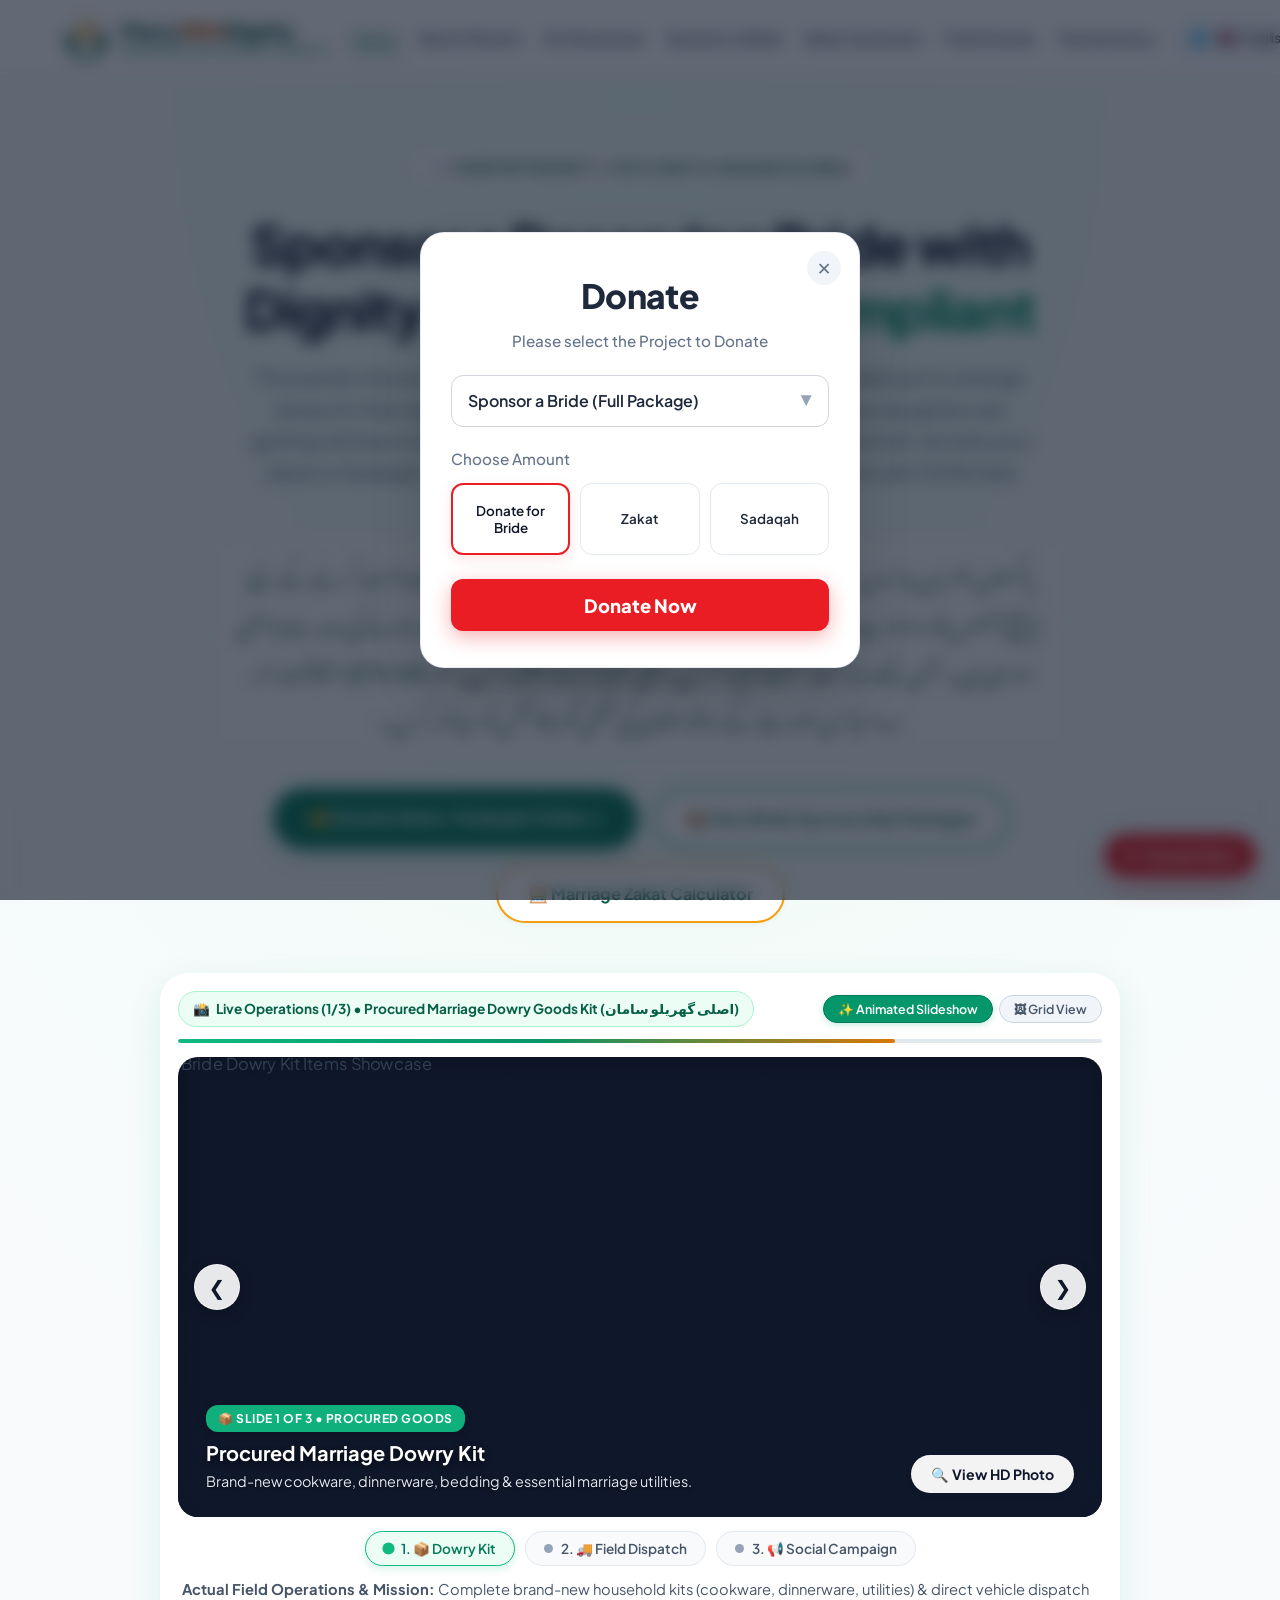
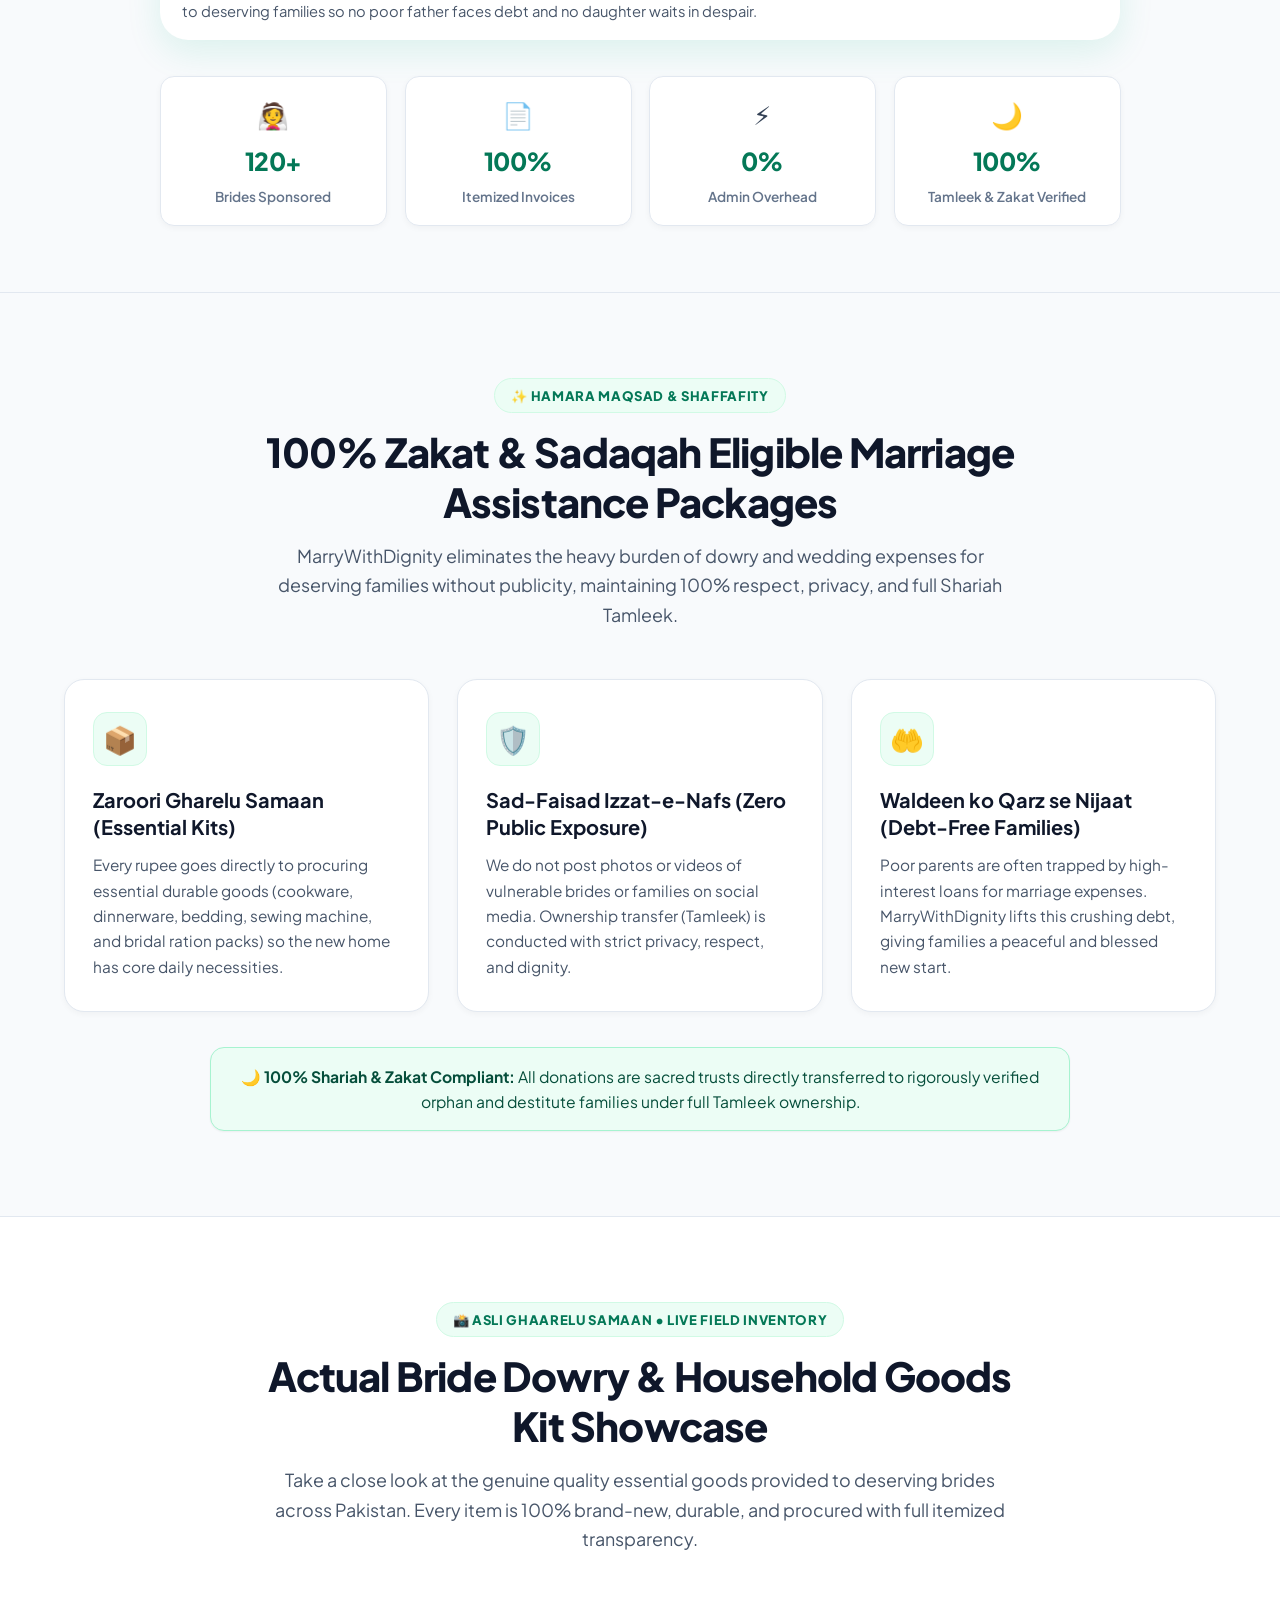
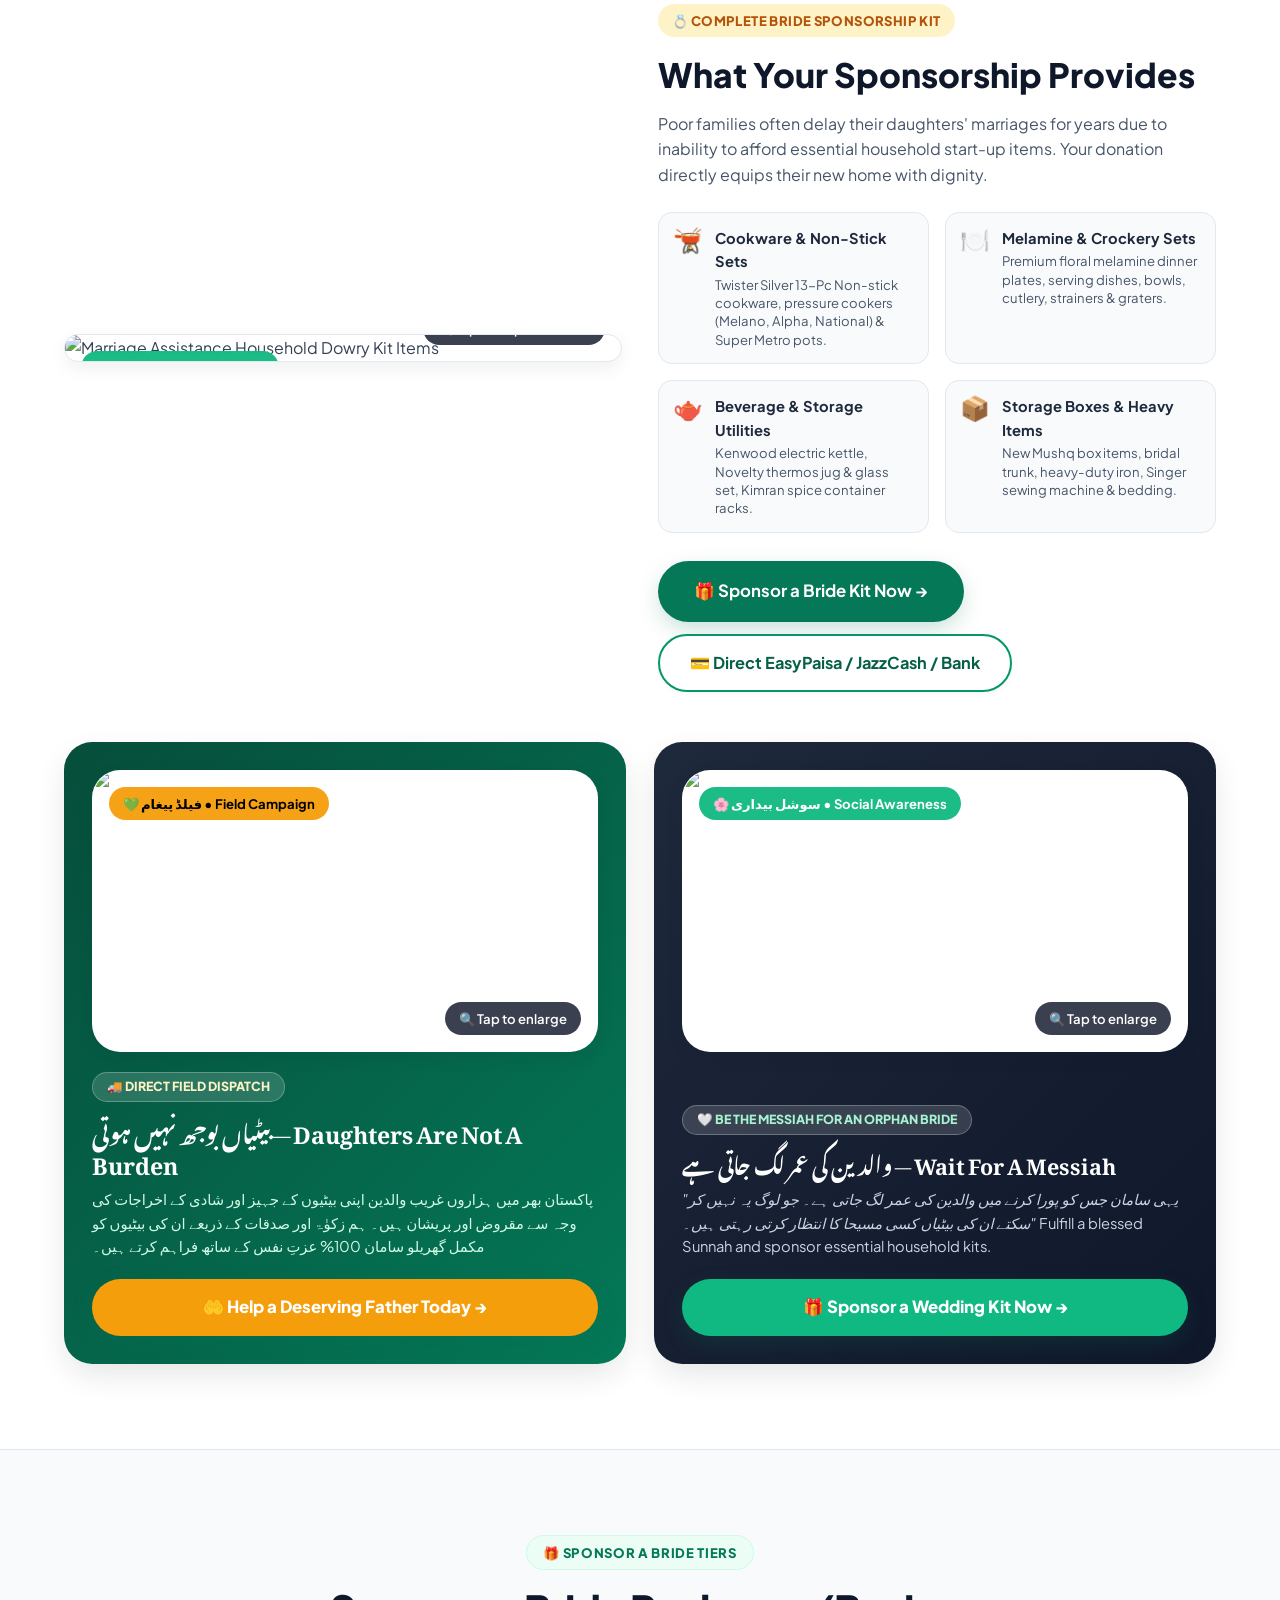
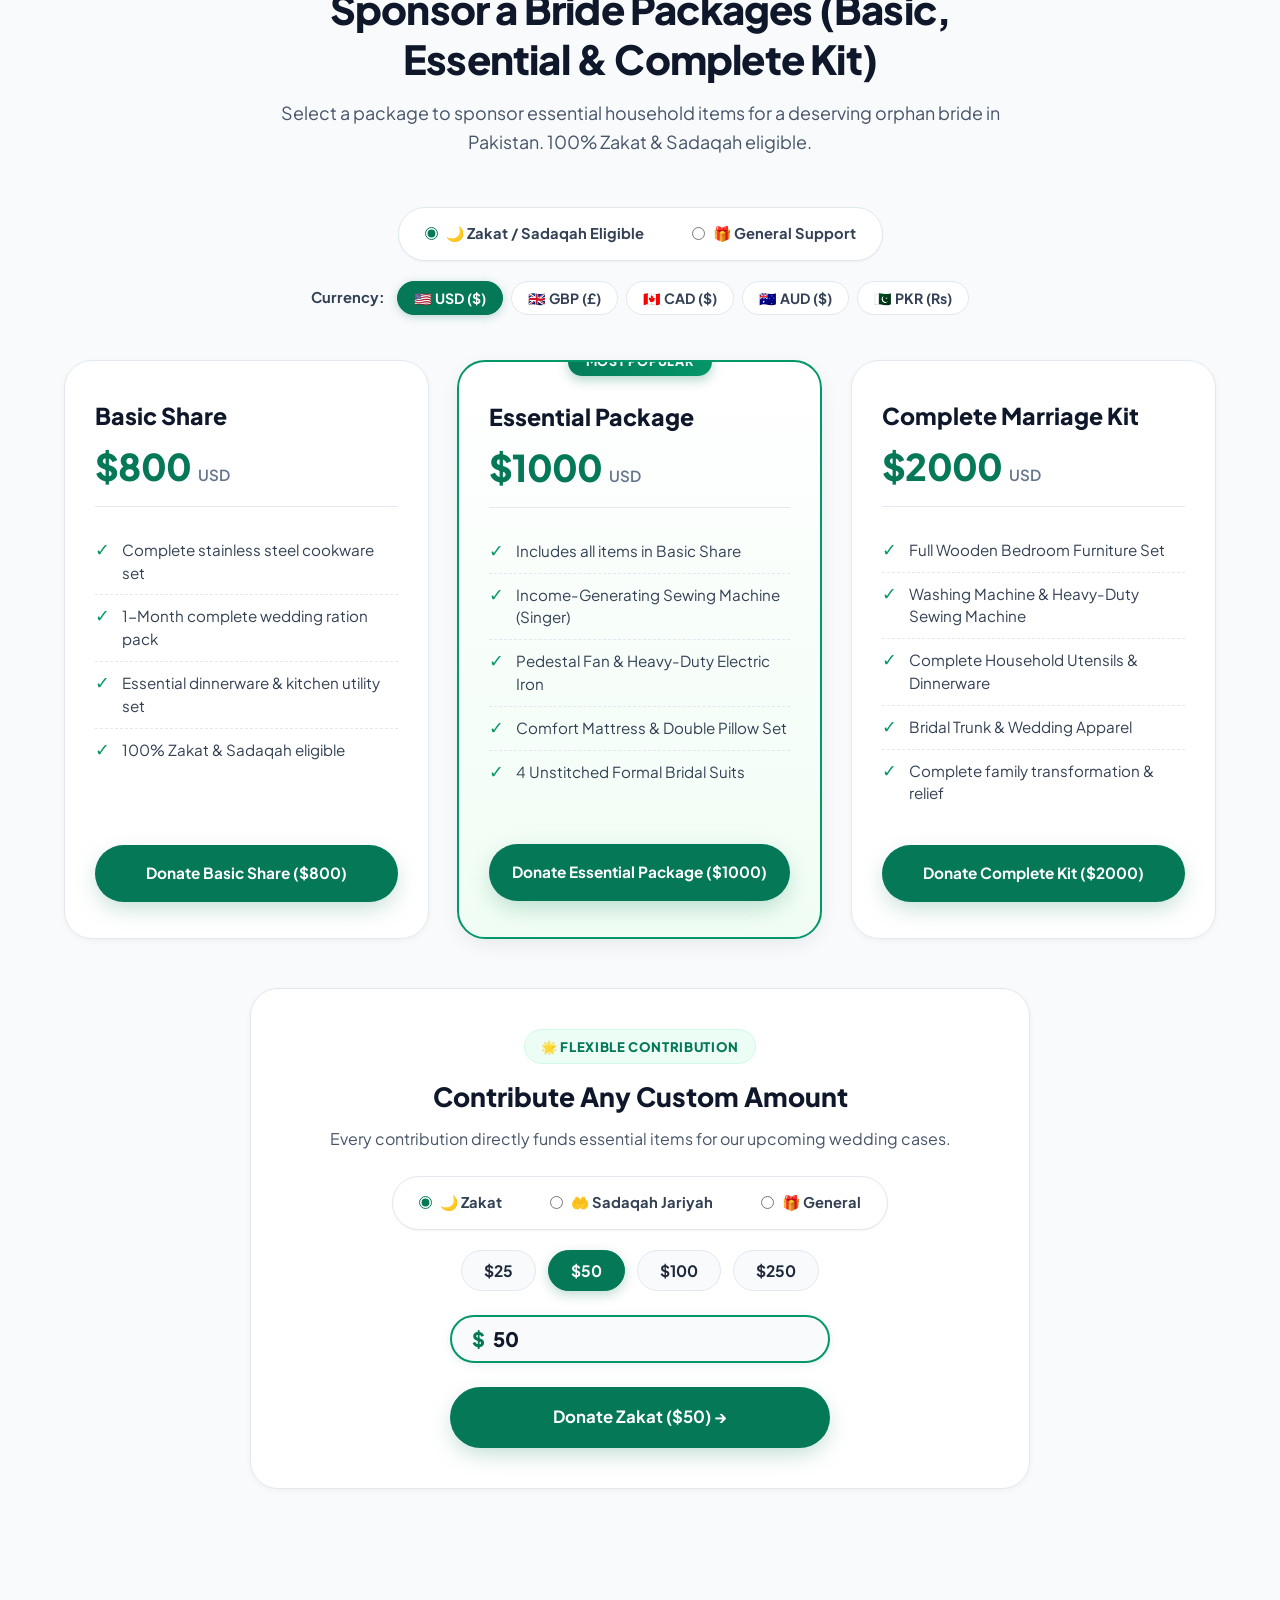
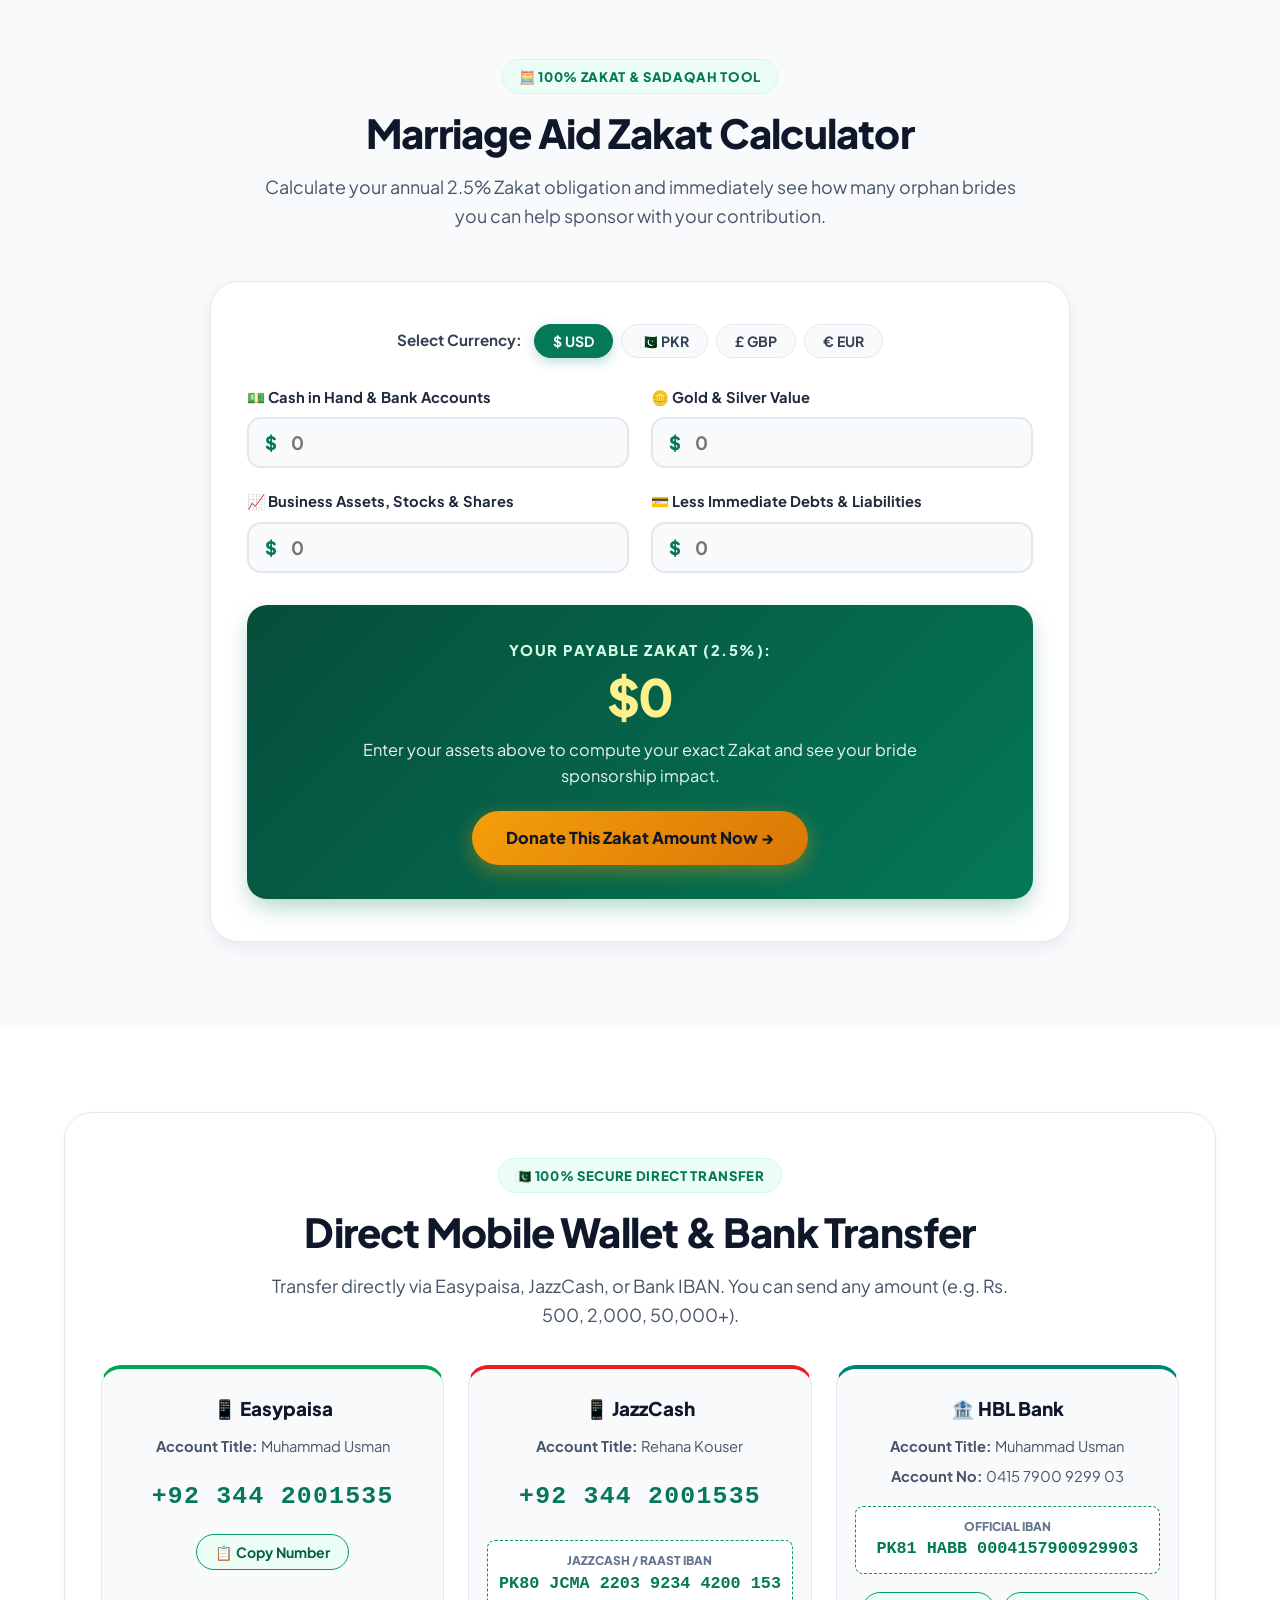
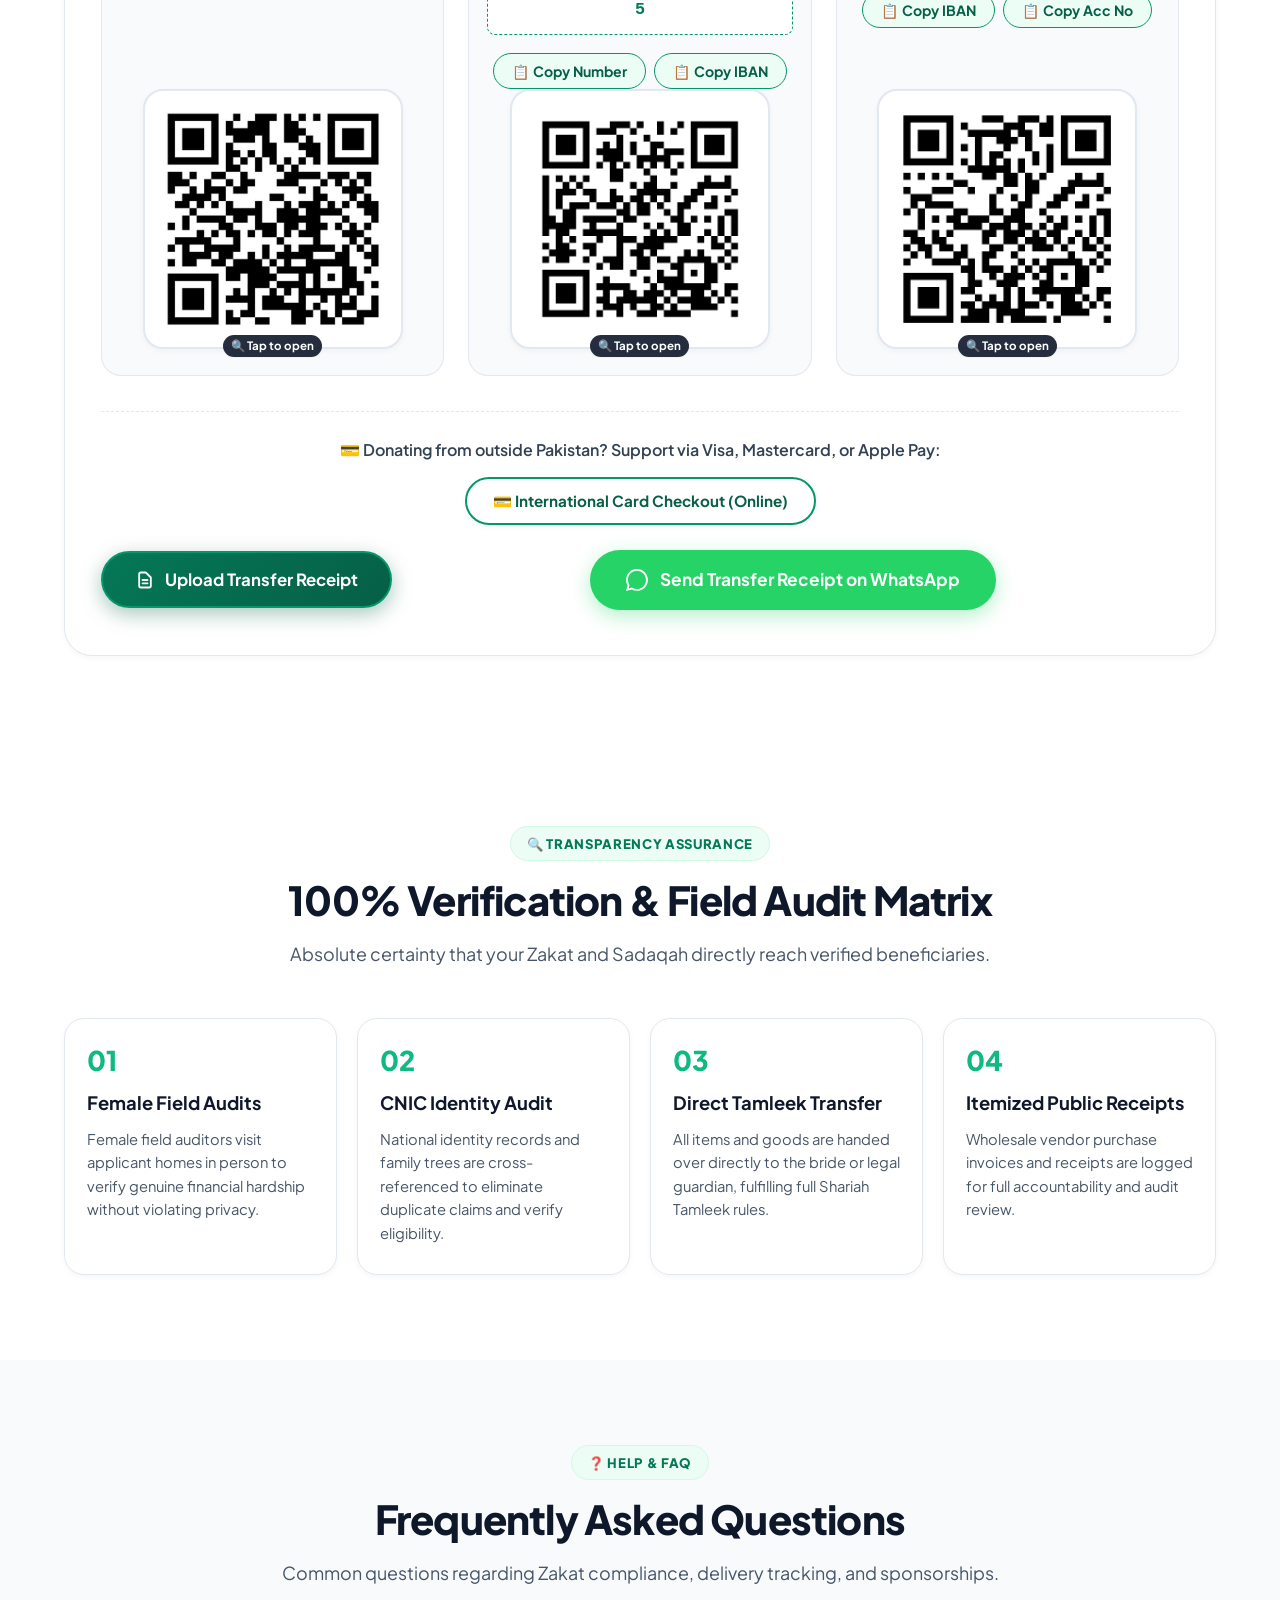
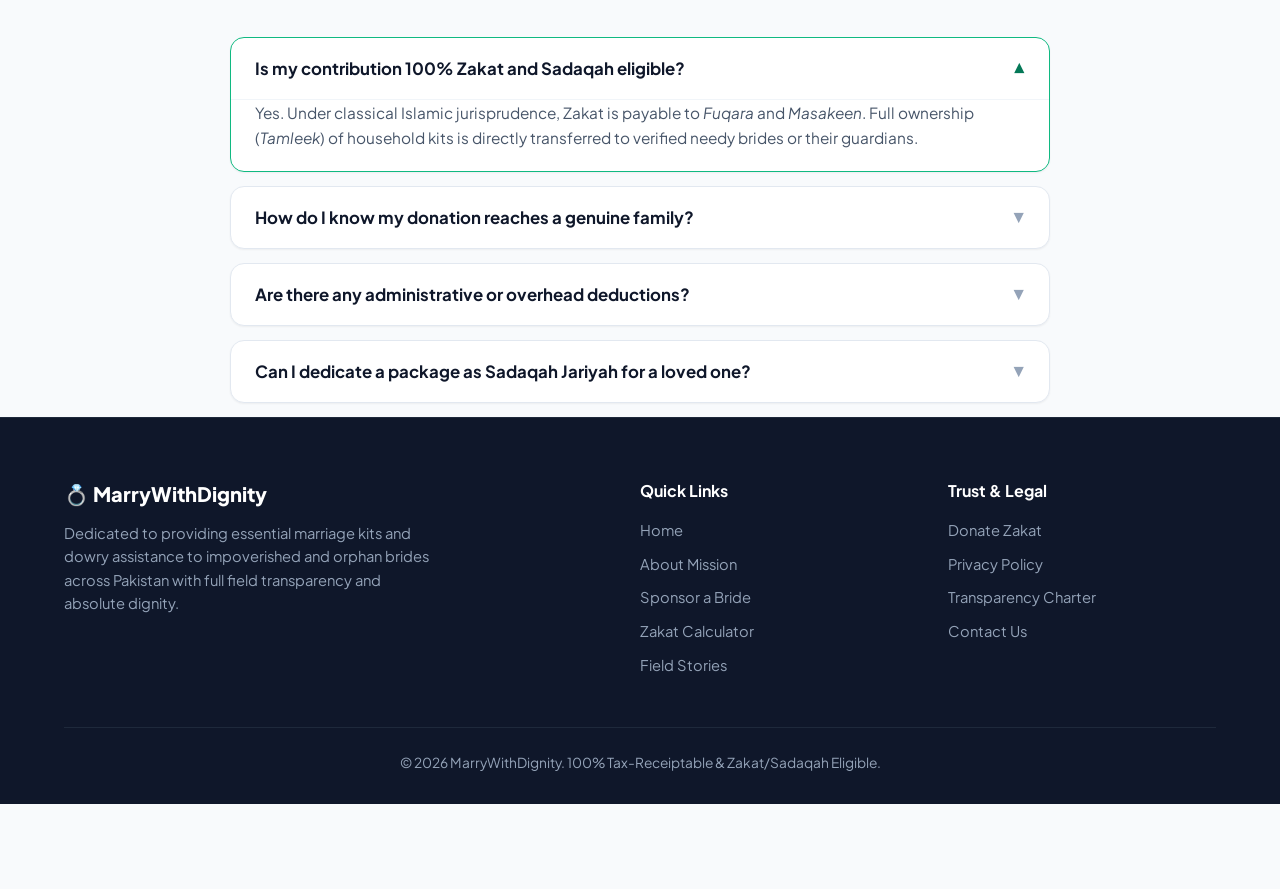
==== commit 597a674e: "Add files via upload" ====
--- a/index.html
+++ b/index.html
@@ -887,7 +887,11 @@
       color: var(--slate-900);
     }
 
-    .custom-donate-card.highlight-inject {
+    .custom-donate-card.highlight-inject,
+    .payment-container-box.highlight-inject,
+    .zakat-calc-card.highlight-inject,
+    #payment-methods.highlight-inject,
+    #zakat-calculator.highlight-inject {
       animation: injectCardGlow 2s ease-in-out;
     }
 
@@ -1955,6 +1959,750 @@
       .preset-btn { padding: 8px 16px; font-size: 0.88rem; }
       .whatsapp-btn { width: 100%; font-size: 0.98rem; padding: 14px 20px; }
     }
+
+    /* ========================================================
+       HERO & INVENTORY SHOWCASE STYLES (ANIMATED SLIDESHOW)
+       ======================================================== */
+    .hero-showcase-box {
+      max-width: 960px;
+      margin: 0 auto 36px auto;
+      background: var(--white);
+      border: 1px solid var(--primary-200);
+      border-radius: var(--radius-xl);
+      padding: 18px;
+      box-shadow: 0 12px 35px rgba(16, 185, 129, 0.12);
+      transition: all var(--transition-normal);
+      text-align: left;
+      position: relative;
+      overflow: hidden;
+    }
+    .hero-showcase-box:hover {
+      border-color: var(--primary-400);
+      box-shadow: 0 16px 40px rgba(16, 185, 129, 0.18);
+    }
+    .hero-showcase-header {
+      display: flex;
+      align-items: center;
+      justify-content: space-between;
+      flex-wrap: wrap;
+      gap: 10px;
+      margin-bottom: 12px;
+    }
+    .hero-showcase-badge {
+      display: inline-flex;
+      align-items: center;
+      gap: 6px;
+      background: #ecfdf5;
+      color: var(--primary-800);
+      font-weight: 700;
+      font-size: 0.85rem;
+      padding: 6px 14px;
+      border-radius: var(--radius-full);
+      border: 1px solid #a7f3d0;
+      transition: all 0.3s ease;
+    }
+    .hero-toggle-btn {
+      background: #f1f5f9;
+      border: 1px solid #cbd5e1;
+      color: #475569;
+      font-size: 0.78rem;
+      font-weight: 600;
+      padding: 5px 14px;
+      border-radius: 20px;
+      cursor: pointer;
+      transition: all 0.2s ease;
+    }
+    .hero-toggle-btn:hover {
+      background: #e2e8f0;
+      color: #0f172a;
+    }
+    .hero-toggle-btn.active {
+      background: var(--primary-600, #10b981);
+      color: #ffffff;
+      border-color: var(--primary-700, #059669);
+      box-shadow: 0 2px 6px rgba(16, 185, 129, 0.25);
+    }
+
+    /* Progress bar */
+    .hero-slideshow-progress-wrap {
+      width: 100%;
+      height: 4px;
+      background: #e2e8f0;
+      border-radius: 4px;
+      margin-bottom: 14px;
+      overflow: hidden;
+      position: relative;
+    }
+    .hero-slideshow-progress-bar {
+      height: 100%;
+      width: 0%;
+      background: linear-gradient(90deg, #10b981, #059669, #d97706);
+      border-radius: 4px;
+      transition: width 0.05s linear;
+    }
+
+    /* Viewport for full size animated slides */
+    .hero-slideshow-viewport {
+      position: relative;
+      width: 100%;
+      height: 460px;
+      border-radius: var(--radius-lg);
+      overflow: hidden;
+      background: #0f172a;
+      cursor: pointer;
+      box-shadow: inset 0 0 20px rgba(0,0,0,0.3);
+    }
+
+    @media (max-width: 768px) {
+      .hero-slideshow-viewport {
+        height: 300px;
+      }
+    }
+    @media (max-width: 480px) {
+      .hero-slideshow-viewport {
+        height: 240px;
+      }
+    }
+
+    /* Slide elements with zoom & fade animation */
+    .hero-slide {
+      position: absolute;
+      inset: 0;
+      opacity: 0;
+      visibility: hidden;
+      transform: scale(1.05);
+      transition: opacity 0.8s cubic-bezier(0.4, 0, 0.2, 1), transform 0.8s cubic-bezier(0.4, 0, 0.2, 1);
+      z-index: 1;
+    }
+    .hero-slide.active {
+      opacity: 1;
+      visibility: visible;
+      transform: scale(1);
+      z-index: 2;
+    }
+
+    .hero-slide-img {
+      width: 100%;
+      height: 100%;
+      object-fit: cover;
+      display: block;
+      transition: transform 3.8s ease-out;
+    }
+    .hero-slide.active .hero-slide-img {
+      transform: scale(1.03);
+    }
+
+    .hero-slide-overlay {
+      position: absolute;
+      inset: 0;
+      background: linear-gradient(to top, rgba(15, 23, 42, 0.88) 0%, rgba(15, 23, 42, 0.3) 55%, transparent 100%);
+      display: flex;
+      align-items: flex-end;
+      justify-content: space-between;
+      padding: 24px 28px;
+      color: #ffffff;
+      gap: 16px;
+    }
+
+    .hero-slide-info {
+      text-align: left;
+      max-width: 75%;
+    }
+    .hero-slide-chip {
+      display: inline-block;
+      background: rgba(16, 185, 129, 0.95);
+      color: #ffffff;
+      font-size: 0.75rem;
+      font-weight: 700;
+      padding: 4px 12px;
+      border-radius: 12px;
+      margin-bottom: 8px;
+      text-transform: uppercase;
+      letter-spacing: 0.5px;
+      box-shadow: 0 2px 8px rgba(0,0,0,0.2);
+    }
+    .hero-slide-title {
+      font-size: 1.25rem;
+      font-weight: 700;
+      color: #ffffff;
+      margin: 0 0 4px 0;
+      text-shadow: 0 2px 6px rgba(0,0,0,0.6);
+      line-height: 1.3;
+    }
+    .hero-slide-desc {
+      font-size: 0.9rem;
+      color: #e2e8f0;
+      margin: 0;
+      text-shadow: 0 1px 3px rgba(0,0,0,0.5);
+    }
+
+    /* Floating Navigation Arrows */
+    .hero-slide-arrow {
+      position: absolute;
+      top: 50%;
+      transform: translateY(-50%);
+      width: 46px;
+      height: 46px;
+      border-radius: 50%;
+      background: rgba(255, 255, 255, 0.9);
+      backdrop-filter: blur(6px);
+      color: #0f172a;
+      border: 1px solid rgba(255, 255, 255, 0.6);
+      font-size: 1.25rem;
+      font-weight: bold;
+      display: flex;
+      align-items: center;
+      justify-content: center;
+      cursor: pointer;
+      z-index: 10;
+      transition: all 0.25s ease;
+      box-shadow: 0 4px 14px rgba(0,0,0,0.25);
+    }
+    .hero-slide-arrow:hover {
+      background: #10b981;
+      color: #ffffff;
+      border-color: #10b981;
+      transform: translateY(-50%) scale(1.12);
+    }
+    .arrow-prev {
+      left: 16px;
+    }
+    .arrow-next {
+      right: 16px;
+    }
+
+    /* Slide Navigation Pills / Dots */
+    .hero-slideshow-nav {
+      display: flex;
+      align-items: center;
+      justify-content: center;
+      gap: 10px;
+      margin-top: 14px;
+      flex-wrap: wrap;
+    }
+    .hero-nav-pill {
+      display: inline-flex;
+      align-items: center;
+      gap: 8px;
+      padding: 8px 18px;
+      background: #f8fafc;
+      border: 1.5px solid #e2e8f0;
+      border-radius: 24px;
+      font-size: 0.85rem;
+      font-weight: 600;
+      color: #475569;
+      cursor: pointer;
+      transition: all 0.25s ease;
+    }
+    .hero-nav-pill:hover {
+      background: #f1f5f9;
+      border-color: #cbd5e1;
+      color: #0f172a;
+    }
+    .hero-nav-pill.active {
+      background: #ecfdf5;
+      border-color: #10b981;
+      color: #047857;
+      box-shadow: 0 3px 10px rgba(16, 185, 129, 0.18);
+    }
+    .pill-dot {
+      width: 9px;
+      height: 9px;
+      border-radius: 50%;
+      background: #94a3b8;
+      transition: all 0.25s ease;
+    }
+    .hero-nav-pill.active .pill-dot {
+      background: #10b981;
+      transform: scale(1.35);
+    }
+
+    .hero-showcase-img-wrap {
+      position: relative;
+      border-radius: var(--radius-lg);
+      overflow: hidden;
+      max-height: 440px;
+      background: #f1f5f9;
+    }
+    .hero-showcase-img {
+      width: 100%;
+      height: 100%;
+      object-fit: cover;
+      display: block;
+      transition: transform var(--transition-normal);
+    }
+    .hero-showcase-box:hover .hero-showcase-img {
+      transform: scale(1.02);
+    }
+    .hero-showcase-overlay {
+      position: absolute;
+      inset: 0;
+      background: linear-gradient(to top, rgba(15, 23, 42, 0.45) 0%, transparent 60%);
+      display: flex;
+      align-items: flex-end;
+      justify-content: center;
+      padding: 16px;
+      opacity: 0.9;
+      transition: opacity var(--transition-fast);
+    }
+    .hero-showcase-box:hover .hero-showcase-overlay {
+      opacity: 1;
+    }
+    .zoom-btn {
+      background: rgba(255, 255, 255, 0.95);
+      color: var(--slate-900);
+      font-weight: 700;
+      font-size: 0.88rem;
+      padding: 8px 20px;
+      border-radius: var(--radius-full);
+      box-shadow: var(--shadow-sm);
+      white-space: nowrap;
+      transition: all 0.2s ease;
+    }
+    .zoom-btn:hover {
+      background: #ffffff;
+      transform: scale(1.05);
+    }
+    .hero-showcase-caption {
+      margin-top: 12px;
+      font-size: 0.92rem;
+      color: var(--slate-600);
+      line-height: 1.5;
+      padding: 0 4px;
+    }
+
+    /* INVENTORY DEDICATED SECTION STYLES */
+    .inventory-card-grid {
+      display: grid;
+      grid-template-columns: 1fr 1fr;
+      gap: 36px;
+      align-items: center;
+    }
+    .inventory-image-card {
+      cursor: pointer;
+    }
+    .inventory-img-container {
+      position: relative;
+      border-radius: var(--radius-xl);
+      overflow: hidden;
+      box-shadow: var(--shadow-md);
+      border: 1px solid var(--slate-200);
+      background: var(--white);
+    }
+    .inventory-main-img {
+      width: 100%;
+      max-height: 520px;
+      object-fit: cover;
+      display: block;
+      transition: transform var(--transition-normal);
+    }
+    .inventory-image-card:hover .inventory-main-img {
+      transform: scale(1.03);
+    }
+    .inventory-badge-tag {
+      position: absolute;
+      top: 16px;
+      left: 16px;
+      background: rgba(16, 185, 129, 0.95);
+      color: var(--white);
+      font-size: 0.82rem;
+      font-weight: 700;
+      padding: 6px 14px;
+      border-radius: var(--radius-full);
+      backdrop-filter: blur(4px);
+    }
+    .inventory-hover-hint {
+      position: absolute;
+      bottom: 16px;
+      right: 16px;
+      background: rgba(15, 23, 42, 0.82);
+      color: var(--white);
+      font-size: 0.82rem;
+      font-weight: 600;
+      padding: 6px 14px;
+      border-radius: var(--radius-full);
+      backdrop-filter: blur(4px);
+    }
+    .inventory-info-card {
+      display: flex;
+      flex-direction: column;
+      gap: 16px;
+    }
+    .inventory-pillar-badge {
+      display: inline-block;
+      align-self: flex-start;
+      background: var(--accent-gold-light);
+      color: var(--accent-gold-dark);
+      font-size: 0.82rem;
+      font-weight: 800;
+      padding: 6px 14px;
+      border-radius: var(--radius-full);
+      letter-spacing: 0.03em;
+    }
+    .inventory-heading {
+      font-size: clamp(1.6rem, 3vw, 2.1rem);
+      font-weight: 800;
+      color: var(--slate-900);
+      line-height: 1.25;
+    }
+    .inventory-lead {
+      color: var(--slate-600);
+      font-size: 1rem;
+      line-height: 1.6;
+    }
+    .inventory-items-grid {
+      display: grid;
+      grid-template-columns: 1fr 1fr;
+      gap: 16px;
+      margin-top: 8px;
+    }
+    .inventory-item-box {
+      background: var(--slate-50);
+      border: 1px solid var(--slate-200);
+      border-radius: var(--radius-md);
+      padding: 14px;
+      display: flex;
+      gap: 12px;
+      align-items: flex-start;
+    }
+    .inventory-item-box .item-icon {
+      font-size: 1.5rem;
+      flex-shrink: 0;
+      line-height: 1;
+    }
+    .inventory-item-box strong {
+      display: block;
+      font-size: 0.92rem;
+      color: var(--slate-800);
+      margin-bottom: 2px;
+    }
+    .inventory-item-box p {
+      font-size: 0.82rem;
+      color: var(--slate-600);
+      line-height: 1.4;
+      margin: 0;
+    }
+    .inventory-cta-bar {
+      display: flex;
+      gap: 12px;
+      flex-wrap: wrap;
+      margin-top: 12px;
+    }
+    @media (max-width: 900px) {
+      .inventory-card-grid {
+        grid-template-columns: 1fr;
+      }
+      .inventory-items-grid {
+        grid-template-columns: 1fr;
+      }
+      .hero-dual-grid, .hero-triple-grid {
+        grid-template-columns: 1fr !important;
+      }
+      .betiyan-banner-grid, .campaign-banners-grid {
+        grid-template-columns: 1fr !important;
+        padding: 20px !important;
+      }
+    }
+
+    /* LIGHTBOX MODAL STYLES */
+    .image-lightbox-card {
+      max-width: 860px;
+      width: 95%;
+      padding: 24px;
+      text-align: center;
+    }
+    .image-lightbox-header {
+      margin-bottom: 16px;
+      text-align: left;
+    }
+    .image-lightbox-badge {
+      display: inline-block;
+      background: #ecfdf5;
+      color: var(--primary-800);
+      font-size: 0.8rem;
+      font-weight: 700;
+      padding: 4px 12px;
+      border-radius: var(--radius-full);
+      margin-bottom: 6px;
+    }
+    .image-lightbox-title {
+      font-size: 1.3rem;
+      font-weight: 800;
+      color: var(--slate-900);
+      margin: 0;
+    }
+    .image-lightbox-body {
+      background: #0f172a;
+      border-radius: var(--radius-lg);
+      overflow: hidden;
+      max-height: 70vh;
+      display: flex;
+      align-items: center;
+      justify-content: center;
+    }
+    .image-lightbox-img {
+      max-width: 100%;
+      max-height: 70vh;
+      object-fit: contain;
+      display: block;
+    }
+    .image-lightbox-caption {
+      margin-top: 14px;
+      font-size: 0.88rem;
+      color: var(--slate-600);
+      text-align: center;
+    }
+
+    /* ========================================================
+       FRONT PAGE AUTO-POPUP DONATION MODAL (EXACT MOCKUP DESIGN)
+       ======================================================== */
+    .auto-donate-modal-overlay {
+      position: fixed;
+      top: 0;
+      left: 0;
+      width: 100%;
+      height: 100%;
+      background: rgba(15, 23, 42, 0.65);
+      backdrop-filter: blur(8px);
+      -webkit-backdrop-filter: blur(8px);
+      z-index: 9999;
+      display: none;
+      align-items: center;
+      justify-content: center;
+      padding: 20px;
+      opacity: 0;
+      transition: opacity 0.35s ease;
+    }
+
+    .auto-donate-modal-overlay.active {
+      display: flex;
+      opacity: 1;
+    }
+
+    .auto-donate-card-box {
+      background: #ffffff;
+      border-radius: 24px;
+      padding: 36px 30px;
+      max-width: 440px;
+      width: 100%;
+      position: relative;
+      box-shadow: 0 25px 60px -15px rgba(0, 0, 0, 0.25);
+      transform: scale(0.85) translateY(30px);
+      opacity: 0;
+      transition: transform 0.4s cubic-bezier(0.175, 0.885, 0.32, 1.275), opacity 0.35s ease;
+      box-sizing: border-box;
+      border: 1px solid rgba(226, 232, 240, 0.8);
+    }
+
+    .auto-donate-modal-overlay.active .auto-donate-card-box {
+      transform: scale(1) translateY(0);
+      opacity: 1;
+    }
+
+    .auto-donate-close-btn {
+      position: absolute;
+      top: 18px;
+      right: 18px;
+      background: #f1f5f9;
+      border: none;
+      width: 34px;
+      height: 34px;
+      border-radius: 50%;
+      font-size: 1.1rem;
+      color: #64748b;
+      cursor: pointer;
+      display: flex;
+      align-items: center;
+      justify-content: center;
+      transition: all 0.2s ease;
+      z-index: 10;
+    }
+
+    .auto-donate-close-btn:hover {
+      background: #e2e8f0;
+      color: #0f172a;
+      transform: rotate(90deg);
+    }
+
+    .auto-donate-header-title {
+      font-size: 2.1rem;
+      font-weight: 800;
+      color: #1e293b;
+      text-align: center;
+      margin-bottom: 6px;
+      letter-spacing: -0.02em;
+    }
+
+    .auto-donate-header-sub {
+      font-size: 0.95rem;
+      color: #64748b;
+      text-align: center;
+      margin-bottom: 22px;
+      font-weight: 500;
+    }
+
+    .auto-donate-select-wrapper {
+      position: relative;
+      margin-bottom: 20px;
+    }
+
+    .auto-donate-select {
+      width: 100%;
+      height: 52px;
+      padding: 0 40px 0 16px;
+      border-radius: 12px;
+      border: 1.5px solid #d1d5db;
+      background: #ffffff;
+      font-size: 1rem;
+      font-weight: 600;
+      color: #1e293b;
+      appearance: none;
+      -webkit-appearance: none;
+      -moz-appearance: none;
+      cursor: pointer;
+      outline: none;
+      transition: border-color 0.2s, box-shadow 0.2s;
+    }
+
+    .auto-donate-select:focus {
+      border-color: #ea1d24;
+      box-shadow: 0 0 0 3px rgba(234, 29, 36, 0.15);
+    }
+
+    .auto-donate-select-arrow {
+      position: absolute;
+      right: 16px;
+      top: 50%;
+      transform: translateY(-50%);
+      pointer-events: none;
+      color: #94a3b8;
+      font-size: 0.9rem;
+    }
+
+    .auto-donate-amount-label {
+      font-size: 0.95rem;
+      color: #64748b;
+      font-weight: 500;
+      margin-bottom: 12px;
+      text-align: left;
+    }
+
+    .auto-donate-grid {
+      display: grid;
+      grid-template-columns: repeat(3, 1fr);
+      gap: 10px;
+      margin-bottom: 24px;
+    }
+
+    .auto-donate-opt-card {
+      background: #ffffff;
+      border: 1.5px solid #e2e8f0;
+      border-radius: 12px;
+      padding: 16px 8px;
+      min-height: 72px;
+      display: flex;
+      align-items: center;
+      justify-content: center;
+      text-align: center;
+      font-size: 0.84rem;
+      font-weight: 600;
+      color: #1e293b;
+      line-height: 1.3;
+      cursor: pointer;
+      transition: all 0.2s ease;
+      user-select: none;
+    }
+
+    .auto-donate-opt-card:hover {
+      border-color: #cbd5e1;
+      transform: translateY(-2px);
+      box-shadow: 0 4px 12px rgba(0, 0, 0, 0.05);
+    }
+
+    .auto-donate-opt-card.active {
+      border-color: #ea1d24;
+      border-width: 2px;
+      color: #0f172a;
+      box-shadow: 0 4px 14px rgba(234, 29, 36, 0.12);
+      background: #ffffff;
+    }
+
+    .auto-donate-submit-btn {
+      width: 100%;
+      height: 52px;
+      background: #ea1d24;
+      color: #ffffff;
+      border: none;
+      border-radius: 12px;
+      font-size: 1.15rem;
+      font-weight: 800;
+      cursor: pointer;
+      transition: all 0.25s ease;
+      box-shadow: 0 6px 20px rgba(234, 29, 36, 0.35);
+      display: flex;
+      align-items: center;
+      justify-content: center;
+    }
+
+    .auto-donate-submit-btn:hover {
+      background: #d6131a;
+      transform: translateY(-2px);
+      box-shadow: 0 8px 25px rgba(234, 29, 36, 0.45);
+    }
+
+    .auto-donate-floating-trigger {
+      position: fixed;
+      bottom: 24px;
+      right: 24px;
+      z-index: 1500;
+      background: #ea1d24;
+      color: #ffffff;
+      border: none;
+      padding: 12px 20px;
+      border-radius: 9999px;
+      font-weight: 800;
+      font-size: 0.92rem;
+      box-shadow: 0 8px 25px rgba(234, 29, 36, 0.4);
+      cursor: pointer;
+      display: flex;
+      align-items: center;
+      gap: 8px;
+      transition: all 0.3s cubic-bezier(0.16, 1, 0.3, 1);
+      animation: autoDonatePulseBtn 3s infinite;
+    }
+
+    @keyframes autoDonatePulseBtn {
+      0%, 100% { transform: scale(1); box-shadow: 0 8px 25px rgba(234, 29, 36, 0.4); }
+      50% { transform: scale(1.04); box-shadow: 0 12px 30px rgba(234, 29, 36, 0.6); }
+    }
+
+    .auto-donate-floating-trigger:hover {
+      transform: translateY(-3px) scale(1.06) !important;
+      background: #d6131a;
+    }
+
+    @media (max-width: 480px) {
+      .auto-donate-card-box {
+        padding: 28px 20px;
+      }
+      .auto-donate-grid {
+        grid-template-columns: 1fr;
+        gap: 8px;
+      }
+      .auto-donate-opt-card {
+        min-height: 52px;
+        padding: 12px 14px;
+      }
+      .auto-donate-header-title {
+        font-size: 1.8rem;
+      }
+      .auto-donate-floating-trigger {
+        bottom: 16px;
+        right: 16px;
+        padding: 10px 16px;
+        font-size: 0.85rem;
+      }
+    }
   </style>
 </head>
 <body>
@@ -1977,6 +2725,7 @@
       <ul class="nav-links" id="navLinks">
         <li><a href="index.html" class="active">Home</a></li>
         <li><a href="#mission">About Mission</a></li>
+        <li><a href="#inventory-showcase">Kit Showcase</a></li>
         <li><a href="#packages">Sponsor a Bride</a></li>
         <li><a href="#zakat-calculator">Zakat Calculator</a></li>
         <li><a href="stories.html">Field Stories</a></li>
@@ -2021,6 +2770,117 @@
           </a>
         </div>
 
+        <!-- HERO FIELD INVENTORY & CAMPAIGN SHOWCASE (ANIMATED SLIDESHOW) -->
+        <div class="hero-showcase-box" id="heroShowcaseBox">
+          <!-- Top Header & View Toggle -->
+          <div class="hero-showcase-header">
+            <div class="hero-showcase-badge" id="heroShowcaseBadge">
+              📸 <span id="heroBadgeText">Live Operations (1/3) • Procured Marriage Dowry Goods Kit (اصلی گھریلو سامان)</span>
+            </div>
+            <div class="hero-slideshow-toggle-btns" style="display: flex; gap: 6px;">
+              <button type="button" class="hero-toggle-btn active" id="btnModeSlideshow" onclick="setHeroShowcaseMode('slideshow')" title="Animated Full-Width Slideshow">
+                ✨ Animated Slideshow
+              </button>
+              <button type="button" class="hero-toggle-btn" id="btnModeGrid" onclick="setHeroShowcaseMode('grid')" title="View All 3 Side-by-Side">
+                🖼 Grid View
+              </button>
+            </div>
+          </div>
+
+          <!-- Progress Bar for Timer -->
+          <div class="hero-slideshow-progress-wrap" id="heroProgressWrap">
+            <div class="hero-slideshow-progress-bar" id="heroProgressBar"></div>
+          </div>
+
+          <!-- SLIDESHOW CONTAINER (FULL DISPLAY ONE AFTER ANOTHER) -->
+          <div class="hero-slideshow-viewport" id="heroSlideshowViewport">
+            <!-- Slide 1 -->
+            <div class="hero-slide active" data-slide="0" onclick="openImageLightboxModal('images/dowry-kit-items.png', 'Essential Marriage Dowry Goods Kit (اصلی گھریلو سامان)')" title="Click to view high-resolution image">
+              <img src="images/dowry-kit-items.png" alt="Bride Dowry Kit Items Showcase" class="hero-slide-img">
+              <div class="hero-slide-overlay">
+                <div class="hero-slide-info">
+                  <span class="hero-slide-chip">📦 Slide 1 of 3 • Procured Goods</span>
+                  <h3 class="hero-slide-title">Procured Marriage Dowry Kit</h3>
+                  <p class="hero-slide-desc">Brand-new cookware, dinnerware, bedding &amp; essential marriage utilities.</p>
+                </div>
+                <span class="zoom-btn">🔍 View HD Photo</span>
+              </div>
+            </div>
+
+            <!-- Slide 2 -->
+            <div class="hero-slide" data-slide="1" onclick="openImageLightboxModal('images/betiyan-bojh-nahi-hoti.png', 'بیٹیاں بوجھ نہیں ہوتی - Direct Field Dispatch')" title="Click to view high-resolution image">
+              <img src="images/betiyan-bojh-nahi-hoti.png" alt="بیٹیاں بوجھ نہیں ہوتی - Field Transport" class="hero-slide-img">
+              <div class="hero-slide-overlay">
+                <div class="hero-slide-info">
+                  <span class="hero-slide-chip">🚚 Slide 2 of 3 • Field Dispatch</span>
+                  <h3 class="hero-slide-title">Direct Field Vehicle Transport</h3>
+                  <p class="hero-slide-desc">Direct vehicle delivery to deserving families across Pakistan (بیٹیاں بوجھ نہیں ہوتی).</p>
+                </div>
+                <span class="zoom-btn">🔍 View HD Photo</span>
+              </div>
+            </div>
+
+            <!-- Slide 3 -->
+            <div class="hero-slide" data-slide="2" onclick="openImageLightboxModal('images/daughters-waiting-messiah.jpg', 'یہی سامان جس کو پورا کرنے میں والدین کی عمر لگ جاتی ہے - Social Awareness Campaign')" title="Click to view high-resolution image">
+              <img src="images/daughters-waiting-messiah.jpg" alt="والدین کی عمر لگ جاتی ہے - Social Campaign Graphic" class="hero-slide-img" style="object-position: top;">
+              <div class="hero-slide-overlay">
+                <div class="hero-slide-info">
+                  <span class="hero-slide-chip">📢 Slide 3 of 3 • Awareness Campaign</span>
+                  <h3 class="hero-slide-title">Social Campaign • Fulfilling Parents' Dream</h3>
+                  <p class="hero-slide-desc">Raising awareness so no deserving daughter waits in despair for wedding support.</p>
+                </div>
+                <span class="zoom-btn">🔍 View HD Photo</span>
+              </div>
+            </div>
+
+            <!-- Navigation Arrows -->
+            <button type="button" class="hero-slide-arrow arrow-prev" onclick="event.stopPropagation(); navigateHeroSlide(-1);" aria-label="Previous Slide">❮</button>
+            <button type="button" class="hero-slide-arrow arrow-next" onclick="event.stopPropagation(); navigateHeroSlide(1);" aria-label="Next Slide">❯</button>
+          </div>
+
+          <!-- GRID VIEW (FALLBACK / ALTERNATE VIEW) -->
+          <div class="hero-triple-grid" id="heroTripleGrid" style="display: none; grid-template-columns: repeat(3, 1fr); gap: 14px; margin-top: 8px;">
+            <div class="hero-showcase-img-wrap" onclick="openImageLightboxModal('images/dowry-kit-items.png', 'Essential Marriage Dowry Goods Kit (اصلی گھریلو سامان)')" title="Click to view high-resolution image" style="cursor: pointer;">
+              <img src="images/dowry-kit-items.png" alt="Bride Dowry Kit Items Showcase" class="hero-showcase-img" style="height: 210px; object-fit: cover;">
+              <div class="hero-showcase-overlay">
+                <span class="zoom-btn" style="font-size: 0.75rem; padding: 5px 12px;">🔍 Procured Dowry Kit</span>
+              </div>
+            </div>
+            <div class="hero-showcase-img-wrap" onclick="openImageLightboxModal('images/betiyan-bojh-nahi-hoti.png', 'بیٹیاں بوجھ نہیں ہوتی - Direct Field Dispatch')" title="Click to view high-resolution image" style="cursor: pointer;">
+              <img src="images/betiyan-bojh-nahi-hoti.png" alt="بیٹیاں بوجھ نہیں ہوتی - Field Transport" class="hero-showcase-img" style="height: 210px; object-fit: cover;">
+              <div class="hero-showcase-overlay">
+                <span class="zoom-btn" style="font-size: 0.75rem; padding: 5px 12px;">🔍 Field Dispatch</span>
+              </div>
+            </div>
+            <div class="hero-showcase-img-wrap" onclick="openImageLightboxModal('images/daughters-waiting-messiah.jpg', 'یہی سامان جس کو پورا کرنے میں والدین کی عمر لگ جاتی ہے - Social Awareness Campaign')" title="Click to view high-resolution image" style="cursor: pointer;">
+              <img src="images/daughters-waiting-messiah.jpg" alt="والدین کی عمر لگ جاتی ہے - Social Campaign Graphic" class="hero-showcase-img" style="height: 210px; object-fit: cover; object-position: top;">
+              <div class="hero-showcase-overlay">
+                <span class="zoom-btn" style="font-size: 0.75rem; padding: 5px 12px;">🔍 Social Campaign</span>
+              </div>
+            </div>
+          </div>
+
+          <!-- SLIDESHOW DOTS & TAB INDICATORS -->
+          <div class="hero-slideshow-nav" id="heroSlideshowNav">
+            <button type="button" class="hero-nav-pill active" onclick="goToHeroSlide(0)">
+              <span class="pill-dot"></span>
+              <span class="pill-text">1. 📦 Dowry Kit</span>
+            </button>
+            <button type="button" class="hero-nav-pill" onclick="goToHeroSlide(1)">
+              <span class="pill-dot"></span>
+              <span class="pill-text">2. 🚚 Field Dispatch</span>
+            </button>
+            <button type="button" class="hero-nav-pill" onclick="goToHeroSlide(2)">
+              <span class="pill-dot"></span>
+              <span class="pill-text">3. 📢 Social Campaign</span>
+            </button>
+          </div>
+
+          <p class="hero-showcase-caption">
+            <strong>Actual Field Operations &amp; Mission:</strong> Complete brand-new household kits (cookware, dinnerware, utilities) &amp; direct vehicle dispatch to deserving families so no poor father faces debt and no daughter waits in despair.
+          </p>
+        </div>
+
         <!-- 4 HERO STATS (LIVE DYNAMIC METRICS) -->
         <div class="hero-stats-grid">
           <div class="hero-stat-card">
@@ -2089,8 +2949,149 @@
     </div>
   </section>
 
+  <!-- 2B. REAL FIELD INVENTORY & DOWRY ITEMS SHOWCASE -->
+  <section id="inventory-showcase" class="section-padding bg-white" style="border-top: 1px solid var(--slate-200); border-bottom: 1px solid var(--slate-200);">
+    <div class="container">
+      <div class="section-header">
+        <div class="section-tag">📸 ASLI GHAARELU SAMAAN • LIVE FIELD INVENTORY</div>
+        <h2 class="section-title">Actual Bride Dowry &amp; Household Goods Kit Showcase</h2>
+        <p class="section-subtitle">
+          Take a close look at the genuine quality essential goods provided to deserving brides across Pakistan. Every item is 100% brand-new, durable, and procured with full itemized transparency.
+        </p>
+      </div>
+
+      <div class="inventory-card-grid">
+        <div class="inventory-image-card" onclick="openImageLightboxModal('images/dowry-kit-items.png', 'Complete Wedding Dowry Goods Inventory (گھریلو سامان)')" title="Click to open enlarged view">
+          <div class="inventory-img-container">
+            <img src="images/dowry-kit-items.png" alt="Marriage Assistance Household Dowry Kit Items" class="inventory-main-img">
+            <div class="inventory-badge-tag">✨ Live Procured Inventory</div>
+            <div class="inventory-hover-hint">🔍 Tap to inspect full size</div>
+          </div>
+        </div>
+
+        <div class="inventory-info-card">
+          <div class="inventory-pillar-badge">💍 COMPLETE BRIDE SPONSORSHIP KIT</div>
+          <h3 class="inventory-heading">What Your Sponsorship Provides</h3>
+          <p class="inventory-lead">
+            Poor families often delay their daughters' marriages for years due to inability to afford essential household start-up items. Your donation directly equips their new home with dignity.
+          </p>
+          
+          <div class="inventory-items-grid">
+            <div class="inventory-item-box">
+              <div class="item-icon">🫕</div>
+              <div>
+                <strong>Cookware &amp; Non-Stick Sets</strong>
+                <p>Twister Silver 13-Pc Non-stick cookware, pressure cookers (Melano, Alpha, National) &amp; Super Metro pots.</p>
+              </div>
+            </div>
+
+            <div class="inventory-item-box">
+              <div class="item-icon">🍽️</div>
+              <div>
+                <strong>Melamine &amp; Crockery Sets</strong>
+                <p>Premium floral melamine dinner plates, serving dishes, bowls, cutlery, strainers &amp; graters.</p>
+              </div>
+            </div>
+
+            <div class="inventory-item-box">
+              <div class="item-icon">🫖</div>
+              <div>
+                <strong>Beverage &amp; Storage Utilities</strong>
+                <p>Kenwood electric kettle, Novelty thermos jug &amp; glass set, Kimran spice container racks.</p>
+              </div>
+            </div>
+
+            <div class="inventory-item-box">
+              <div class="item-icon">📦</div>
+              <div>
+                <strong>Storage Boxes &amp; Heavy Items</strong>
+                <p>New Mushq box items, bridal trunk, heavy-duty iron, Singer sewing machine &amp; bedding.</p>
+              </div>
+            </div>
+          </div>
+
+          <div class="inventory-cta-bar">
+            <a href="#packages" class="btn-primary">
+              <span>🎁 Sponsor a Bride Kit Now →</span>
+            </a>
+            <a href="#payment-methods" class="btn-secondary">
+              <span>💳 Direct EasyPaisa / JazzCash / Bank</span>
+            </a>
+          </div>
+        </div>
+      </div>
+
+      <!-- DEDICATED FIELD DISPATCH & SOCIAL AWARENESS CAMPAIGN BANNERS -->
+      <div style="margin-top: 50px; display: grid; grid-template-columns: 1fr 1fr; gap: 28px;" class="campaign-banners-grid">
+        
+        <!-- CAMPAIGN CARD 1: BETIYAN BOJH NAHI HOTI -->
+        <div style="background: linear-gradient(135deg, #064e3b 0%, #047857 100%); border-radius: var(--radius-xl); padding: 28px; color: var(--white); box-shadow: var(--shadow-lg); display: flex; flex-direction: column; justify-content: space-between;">
+          <div class="inventory-image-card" onclick="openImageLightboxModal('images/betiyan-bojh-nahi-hoti.png', 'بیٹیاں بوجھ نہیں ہوتی - Direct Field Delivery &amp; Respect')" title="Click to view high-resolution image">
+            <div class="inventory-img-container" style="border-color: rgba(255, 255, 255, 0.2);">
+              <img src="images/betiyan-bojh-nahi-hoti.png" alt="بیٹیاں بوجھ نہیں ہوتی - Field Transport" class="inventory-main-img" style="height: 280px; object-fit: cover;">
+              <div class="inventory-badge-tag" style="background: rgba(245, 158, 11, 0.95); color: #000;">💚 فیلڈ پیغام • Field Campaign</div>
+              <div class="inventory-hover-hint">🔍 Tap to enlarge</div>
+            </div>
+          </div>
+
+          <div style="margin-top: 20px; display: flex; flex-direction: column; gap: 12px;">
+            <div style="display: inline-block; align-self: flex-start; background: rgba(255, 255, 255, 0.15); color: #fef3c7; font-size: 0.78rem; font-weight: 800; padding: 4px 14px; border-radius: var(--radius-full); border: 1px solid rgba(255, 255, 255, 0.25);">
+              🚚 DIRECT FIELD DISPATCH
+            </div>
+
+            <h3 style="font-size: 1.45rem; font-weight: 800; color: #ffffff; line-height: 1.35; font-family: 'Noto Nastaliq Urdu', 'Plus Jakarta Sans', sans-serif;">
+              بیٹیاں بوجھ نہیں ہوتی — Daughters Are Not A Burden
+            </h3>
+
+            <p style="font-size: 0.92rem; color: #d1fae5; line-height: 1.6;">
+              پاکستان بھر میں ہزاروں غریب والدین اپنی بیٹیوں کے جہیز اور شادی کے اخراجات کی وجہ سے مقروض اور پریشان ہیں۔ ہم زکوٰۃ اور صدقات کے ذریعے ان کی بیٹیوں کو مکمل گھریلو سامان 100% عزتِ نفس کے ساتھ فراہم کرتے ہیں۔
+            </p>
+
+            <div style="margin-top: 8px;">
+              <a href="#payment-methods" class="btn-primary" style="background: var(--accent-gold); color: #000; border: none; font-weight: 800; width: 100%; text-align: center; justify-content: center;">
+                <span>🤲 Help a Deserving Father Today →</span>
+              </a>
+            </div>
+          </div>
+        </div>
+
+        <!-- CAMPAIGN CARD 2: DAUGHTERS WAITING FOR A MESSIAH -->
+        <div style="background: linear-gradient(135deg, #1e293b 0%, #0f172a 100%); border-radius: var(--radius-xl); padding: 28px; color: var(--white); box-shadow: var(--shadow-lg); display: flex; flex-direction: column; justify-content: space-between;">
+          <div class="inventory-image-card" onclick="openImageLightboxModal('images/daughters-waiting-messiah.jpg', 'یہی سامان جس کو پورا کرنے میں والدین کی عمر لگ جاتی ہے - Social Awareness Graphic')" title="Click to view high-resolution image">
+            <div class="inventory-img-container" style="border-color: rgba(255, 255, 255, 0.2);">
+              <img src="images/daughters-waiting-messiah.jpg" alt="والدین کی عمر لگ جاتی ہے - Social Awareness Graphic" class="inventory-main-img" style="height: 280px; object-fit: cover; object-position: top;">
+              <div class="inventory-badge-tag" style="background: rgba(16, 185, 129, 0.95); color: #fff;">🌸 سوشل بیداری • Social Awareness</div>
+              <div class="inventory-hover-hint">🔍 Tap to enlarge</div>
+            </div>
+          </div>
+
+          <div style="margin-top: 20px; display: flex; flex-direction: column; gap: 12px;">
+            <div style="display: inline-block; align-self: flex-start; background: rgba(255, 255, 255, 0.15); color: #a7f3d0; font-size: 0.78rem; font-weight: 800; padding: 4px 14px; border-radius: var(--radius-full); border: 1px solid rgba(255, 255, 255, 0.25);">
+              🤍 BE THE MESSIAH FOR AN ORPHAN BRIDE
+            </div>
+
+            <h3 style="font-size: 1.35rem; font-weight: 800; color: #ffffff; line-height: 1.35; font-family: 'Noto Nastaliq Urdu', 'Plus Jakarta Sans', sans-serif;">
+              والدین کی عمر لگ جاتی ہے — Wait For A Messiah
+            </h3>
+
+            <p style="font-size: 0.92rem; color: #cbd5e1; line-height: 1.6;">
+              <em>"یہی سامان جس کو پورا کرنے میں والدین کی عمر لگ جاتی ہے۔ جو لوگ یہ نہیں کر سکتے ان کی بیٹیاں کسی مسیحا کا انتظار کرتی رہتی ہیں۔"</em> Fulfill a blessed Sunnah and sponsor essential household kits.
+            </p>
+
+            <div style="margin-top: 8px;">
+              <a href="#packages" class="btn-primary" style="background: var(--primary-500); color: #fff; border: none; font-weight: 800; width: 100%; text-align: center; justify-content: center;">
+                <span>🎁 Sponsor a Wedding Kit Now →</span>
+              </a>
+            </div>
+          </div>
+        </div>
+
+      </div>
+    </div>
+  </section>
+
   <!-- 3. FEATURED BRIDE SPONSORSHIP PACKAGES -->
-  <section id="packages" class="section-padding bg-white">
+  <section id="packages" class="section-padding bg-light">
     <div class="container">
       <div class="section-header">
         <div class="section-tag">🎁 SPONSOR A BRIDE TIERS</div>
@@ -2485,7 +3486,48 @@
         </div>
       </div>
     </div>
-  </section>
+  <!-- AUTO-POPUP ANIMATED DONATION MODAL (EXACT MOCKUP DESIGN) -->
+  <div id="autoDonatePopupModal" class="auto-donate-modal-overlay" onclick="handleAutoDonateBackdrop(event)">
+    <div class="auto-donate-card-box">
+      <button type="button" class="auto-donate-close-btn" onclick="closeAutoDonatePopup()" aria-label="Close modal">✕</button>
+      
+      <h2 class="auto-donate-header-title">Donate</h2>
+      <p class="auto-donate-header-sub">Please select the Project to Donate</p>
+
+      <div class="auto-donate-select-wrapper">
+        <select id="autoDonateProject" class="auto-donate-select" onchange="handleAutoDonateProjectChange(this)">
+          <option value="Sponsor a Bride">Sponsor a Bride (Full Package)</option>
+          <option value="Bridal Jaheez Essentials">Bridal Jaheez Essentials</option>
+          <option value="Orphan Marriage Aid">Orphan Marriage Aid</option>
+          <option value="Marriage Zakat Fund">Marriage Zakat Fund</option>
+          <option value="General Sadaqah Fund">General Sadaqah Fund</option>
+        </select>
+        <div class="auto-donate-select-arrow">▼</div>
+      </div>
+
+      <div class="auto-donate-amount-label">Choose Amount</div>
+
+      <div class="auto-donate-grid">
+        <div class="auto-donate-opt-card active" onclick="selectAutoDonateOption(this, 'Donate for Bride', 'Rs 25,000')">
+          Donate for<br>Bride
+        </div>
+        <div class="auto-donate-opt-card" onclick="selectAutoDonateOption(this, 'Zakat', 'Rs 50,000')">
+          Zakat
+        </div>
+        <div class="auto-donate-opt-card" onclick="selectAutoDonateOption(this, 'Sadaqah', 'Rs 15,000')">
+          Sadaqah
+        </div>
+      </div>
+
+      <button type="button" class="auto-donate-submit-btn" onclick="submitAutoDonatePopup()">Donate Now</button>
+    </div>
+  </div>
+
+  <!-- FLOATING QUICK DONATE BUTTON -->
+  <button type="button" class="auto-donate-floating-trigger" onclick="openAutoDonatePopup()" aria-label="Quick Donate">
+    <span>❤️</span>
+    <span>Donate Now</span>
+  </button>
 
   <!-- MODAL: UPLOAD DONATION RECEIPT & DETAILS -->
   <div id="receiptUploadModal" class="modal-overlay" onclick="handleReceiptModalBackdrop(event)">
@@ -2884,6 +3926,23 @@
           ⬇️ Save QR Image
         </a>
       </div>
+    </div>
+  </div>
+
+  <!-- MODAL: HIGH-RES IMAGE LIGHTBOX SHOWCASE -->
+  <div id="imageLightboxModal" class="modal-overlay" onclick="handleImageLightboxBackdrop(event)">
+    <div class="modal-card image-lightbox-card">
+      <button type="button" class="modal-close" onclick="closeImageLightboxModal()" aria-label="Close modal">✕</button>
+      <div class="image-lightbox-header">
+        <span class="image-lightbox-badge" id="imageLightboxBadge">📸 Real Field Inventory Showcase</span>
+        <h3 class="image-lightbox-title" id="imageLightboxTitle">Essential Marriage Dowry Kit Items</h3>
+      </div>
+      <div class="image-lightbox-body">
+        <img id="imageLightboxImg" src="images/dowry-kit-items.png" alt="Enlarged Dowry Kit Inventory" class="image-lightbox-img">
+      </div>
+      <p class="image-lightbox-caption" id="imageLightboxCaption">
+        100% authentic field inventory procured for deserving orphan &amp; poor brides in Pakistan under strict Tamleek ownership.
+      </p>
     </div>
   </div>
 
@@ -3246,6 +4305,35 @@
     }
 
     // ==========================================
+    // IMAGE LIGHTBOX SHOWCASE LOGIC
+    // ==========================================
+    function openImageLightboxModal(imgSrc, titleText) {
+      const modal = document.getElementById('imageLightboxModal');
+      const img = document.getElementById('imageLightboxImg');
+      const title = document.getElementById('imageLightboxTitle');
+      if (imgSrc && img) img.src = imgSrc;
+      if (titleText && title) title.textContent = titleText;
+      if (modal) {
+        modal.classList.add('active');
+        document.body.style.overflow = 'hidden';
+      }
+    }
+
+    function closeImageLightboxModal() {
+      const modal = document.getElementById('imageLightboxModal');
+      if (modal) {
+        modal.classList.remove('active');
+        document.body.style.overflow = '';
+      }
+    }
+
+    function handleImageLightboxBackdrop(e) {
+      if (e.target.id === 'imageLightboxModal') {
+        closeImageLightboxModal();
+      }
+    }
+
+    // ==========================================
     // ZAKAT CALCULATOR LOGIC
     // ==========================================
     let currentZakatCurrency = 'USD';
@@ -3380,15 +4468,10 @@
         setTimeout(() => customCard.classList.remove('highlight-inject'), 2200);
       }
 
-      // 8. Smooth scroll directly to the payment methods section
-      const paymentSection = document.getElementById('payment-methods');
-      if (paymentSection) {
-        const navOffset = 65;
-        const targetTop = paymentSection.getBoundingClientRect().top + window.pageYOffset - navOffset;
-        window.scrollTo({
-          top: targetTop,
-          behavior: 'smooth'
-        });
+      // 8. Smooth scroll directly to the payment methods card
+      const payBox = document.querySelector('.payment-container-box') || document.getElementById('payment-methods');
+      if (payBox && typeof scrollToCard === 'function') {
+        scrollToCard(payBox);
       }
     }
 
@@ -3608,17 +4691,315 @@
       closeReceiptModal();
     }
 
+    // ========================================================
+    // AUTO POPUP DONATION MODAL LOGIC (HER 2 YA 34 SECOND)
+    // ========================================================
+    let autoDonateTimer = null;
+    let autoDonateInterval = null;
+    let autoDonateDismissedSession = false;
+
+    function openAutoDonatePopup() {
+      const modal = document.getElementById('autoDonatePopupModal');
+      if (modal) {
+        modal.classList.add('active');
+        document.body.style.overflow = 'hidden';
+      }
+    }
+
+    function closeAutoDonatePopup() {
+      const modal = document.getElementById('autoDonatePopupModal');
+      if (modal) {
+        modal.classList.remove('active');
+        document.body.style.overflow = '';
+        autoDonateDismissedSession = true;
+      }
+    }
+
+    function handleAutoDonateBackdrop(e) {
+      if (e.target.id === 'autoDonatePopupModal') {
+        closeAutoDonatePopup();
+      }
+    }
+
+    function selectAutoDonateOption(el, causeName, amountStr) {
+      document.querySelectorAll('.auto-donate-opt-card').forEach(card => card.classList.remove('active'));
+      el.classList.add('active');
+
+      const projectSelect = document.getElementById('autoDonateProject');
+      if (projectSelect) {
+        if (causeName === 'Zakat') {
+          projectSelect.value = 'Marriage Zakat Fund';
+        } else if (causeName === 'Sadaqah') {
+          projectSelect.value = 'General Sadaqah Fund';
+        } else if (causeName === 'Donate for Bride') {
+          projectSelect.value = 'Sponsor a Bride';
+        }
+      }
+
+      // Immediately navigate directly to Direct Mobile Wallet & Bank Transfer section
+      submitAutoDonatePopup();
+    }
+
+    function handleAutoDonateProjectChange(selectEl) {
+      const val = selectEl ? selectEl.value : '';
+      const cards = document.querySelectorAll('.auto-donate-opt-card');
+      cards.forEach(c => c.classList.remove('active'));
+
+      if (val.includes('Zakat')) {
+        const zakatCard = Array.from(cards).find(c => c.innerText.includes('Zakat'));
+        if (zakatCard) zakatCard.classList.add('active');
+      } else if (val.includes('Sadaqah')) {
+        const sadaqahCard = Array.from(cards).find(c => c.innerText.includes('Sadaqah'));
+        if (sadaqahCard) sadaqahCard.classList.add('active');
+      } else {
+        const brideCard = Array.from(cards).find(c => c.innerText.includes('Bride'));
+        if (brideCard) brideCard.classList.add('active');
+      }
+    }
+
+    function submitAutoDonatePopup() {
+      const projectSelect = document.getElementById('autoDonateProject');
+      const selectedProject = projectSelect ? projectSelect.value : 'Sponsor a Bride';
+      const activeOpt = document.querySelector('.auto-donate-opt-card.active');
+      const causeText = activeOpt ? activeOpt.innerText.replace('\n', ' ').trim() : 'Donate for Bride';
+
+      closeAutoDonatePopup();
+
+      // Pre-fill fields in receipt modal if user submits receipt later
+      const receiptCause = document.getElementById('receiptCause');
+      if (receiptCause) {
+        if (causeText.includes('Zakat') || selectedProject.includes('Zakat')) {
+          receiptCause.value = '100% Zakat on Marriage';
+        } else if (causeText.includes('Sadaqah') || selectedProject.includes('Sadaqah')) {
+          receiptCause.value = 'General Sadaqah / Marriage Fund';
+        } else {
+          receiptCause.value = 'Complete Bride Sponsorship';
+        }
+      }
+
+      // Sync custom donation type radio button on main page
+      if (causeText.includes('Zakat') || selectedProject.includes('Zakat')) {
+        const zakatRadio = document.querySelector('input[name="donation_type_custom"][value="Zakat"]');
+        if (zakatRadio) {
+          zakatRadio.checked = true;
+          if (typeof updateCustomDonateBtn === 'function') updateCustomDonateBtn();
+        }
+      } else if (causeText.includes('Sadaqah') || selectedProject.includes('Sadaqah')) {
+        const sadaqahRadio = document.querySelector('input[name="donation_type_custom"][value="Sadaqah"]');
+        if (sadaqahRadio) {
+          sadaqahRadio.checked = true;
+          if (typeof updateCustomDonateBtn === 'function') updateCustomDonateBtn();
+        }
+      }
+
+      // Highlight the main donation card on page
+      const customCard = document.querySelector('.custom-donate-card');
+      if (customCard) {
+        customCard.classList.add('highlight-inject');
+        setTimeout(() => customCard.classList.remove('highlight-inject'), 2200);
+      }
+
+      // Smooth scroll target routing:
+      // 1. Zakat -> Marriage Aid Zakat Calculator (.zakat-calc-card)
+      // 2. Donate for Bride -> Contribute Any Custom Amount (.custom-donate-card)
+      // 3. Sadaqah / Other -> Direct Mobile Wallet & Bank Transfer (.payment-container-box)
+      const isZakat = causeText.includes('Zakat') || selectedProject.includes('Zakat');
+      const isBride = causeText.includes('Bride') || selectedProject.includes('Bride') || selectedProject.includes('Sponsor') || selectedProject.includes('Jaheez');
+
+      let targetCard = null;
+      if (isZakat) {
+        targetCard = document.querySelector('.zakat-calc-card') || document.getElementById('zakat-calculator');
+      } else if (isBride) {
+        targetCard = document.querySelector('.custom-donate-card');
+      } else {
+        targetCard = document.querySelector('.payment-container-box') || document.getElementById('payment-methods');
+      }
+
+      if (targetCard) {
+        scrollToCard(targetCard);
+      }
+    }
+
+    // Helper function to scroll directly to a card and frame it in full view
+    function scrollToCard(cardEl) {
+      if (!cardEl) return;
+      const navOffset = 70;
+      const rect = cardEl.getBoundingClientRect();
+      const cardTopAbsolute = rect.top + window.pageYOffset;
+      const availableHeight = window.innerHeight - navOffset;
+
+      let targetTop = cardTopAbsolute - navOffset;
+
+      // If card height is smaller than available viewport height, center it vertically in view!
+      if (rect.height > 0 && rect.height < availableHeight) {
+        const gap = (availableHeight - rect.height) / 2;
+        targetTop = cardTopAbsolute - navOffset - gap;
+      }
+
+      window.scrollTo({
+        top: Math.max(0, targetTop),
+        behavior: 'smooth'
+      });
+
+      cardEl.classList.add('highlight-inject');
+      setTimeout(() => cardEl.classList.remove('highlight-inject'), 2500);
+    }
+
+    // Auto-open on page load: initial popup after 2.5s, periodic check every 34s
+    document.addEventListener('DOMContentLoaded', function() {
+      autoDonateTimer = setTimeout(function() {
+        if (!autoDonateDismissedSession) {
+          openAutoDonatePopup();
+        }
+      }, 2500);
+
+      autoDonateInterval = setInterval(function() {
+        const modal = document.getElementById('autoDonatePopupModal');
+        if (modal && !modal.classList.contains('active') && !autoDonateDismissedSession) {
+          openAutoDonatePopup();
+        }
+      }, 34000);
+    });
+
     // Close modals on Escape key
     document.addEventListener('keydown', function(e) {
       if (e.key === 'Escape') {
         closeQrModal();
         if (typeof closeCardModal === 'function') closeCardModal();
         if (typeof closeReceiptModal === 'function') closeReceiptModal();
+        if (typeof closeAutoDonatePopup === 'function') closeAutoDonatePopup();
       }
     });
 
     // MOBILE NAVIGATION TOGGLE
+    /* ========================================================
+       HERO SHOWCASE SLIDESHOW AUTOMATION
+       ======================================================== */
+    let heroCurrentSlide = 0;
+    let heroSlideInterval = null;
+    let heroProgressInterval = null;
+    const HERO_SLIDE_DURATION = 3800; // 3.8s per slide
+    let heroProgressStep = 0;
+    let isHeroPaused = false;
+
+    function initHeroSlideshow() {
+      const viewport = document.getElementById('heroSlideshowViewport');
+      if (!viewport) return;
+
+      startHeroTimer();
+
+      // Pause on hover
+      const box = document.getElementById('heroShowcaseBox');
+      if (box) {
+        box.addEventListener('mouseenter', () => { isHeroPaused = true; });
+        box.addEventListener('mouseleave', () => { isHeroPaused = false; });
+      }
+
+      // Touch swipe support for mobile
+      let touchStartX = 0;
+      let touchEndX = 0;
+      viewport.addEventListener('touchstart', (e) => {
+        touchStartX = e.changedTouches[0].screenX;
+      }, { passive: true });
+
+      viewport.addEventListener('touchend', (e) => {
+        touchEndX = e.changedTouches[0].screenX;
+        const diff = touchEndX - touchStartX;
+        if (Math.abs(diff) > 40) {
+          if (diff < 0) {
+            navigateHeroSlide(1); // Swipe left -> next slide
+          } else {
+            navigateHeroSlide(-1); // Swipe right -> prev slide
+          }
+        }
+      }, { passive: true });
+    }
+
+    function startHeroTimer() {
+      clearInterval(heroSlideInterval);
+      clearInterval(heroProgressInterval);
+      heroProgressStep = 0;
+      
+      const bar = document.getElementById('heroProgressBar');
+      if (bar) bar.style.width = '0%';
+
+      const stepMs = 50;
+      const totalSteps = HERO_SLIDE_DURATION / stepMs;
+
+      heroProgressInterval = setInterval(() => {
+        if (isHeroPaused) return;
+        heroProgressStep++;
+        const pct = Math.min(100, (heroProgressStep / totalSteps) * 100);
+        if (bar) bar.style.width = pct + '%';
+
+        if (heroProgressStep >= totalSteps) {
+          navigateHeroSlide(1);
+        }
+      }, stepMs);
+    }
+
+    function goToHeroSlide(index) {
+      const slides = document.querySelectorAll('.hero-slide');
+      const pills = document.querySelectorAll('.hero-nav-pill');
+      if (!slides.length) return;
+
+      slides.forEach(s => s.classList.remove('active'));
+      pills.forEach(p => p.classList.remove('active'));
+
+      heroCurrentSlide = (index + slides.length) % slides.length;
+
+      slides[heroCurrentSlide].classList.add('active');
+      if (pills[heroCurrentSlide]) pills[heroCurrentSlide].classList.add('active');
+
+      // Update badge title dynamically
+      const badgeText = document.getElementById('heroBadgeText');
+      if (badgeText) {
+        const titles = [
+          'Procured Marriage Dowry Goods Kit (اصلی گھریلو سامان)',
+          'Direct Field Dispatch & Vehicle Transport (بیٹیاں بوجھ نہیں ہوتی)',
+          'Social Awareness Campaign (والدین کی عمر لگ جاتی ہے)'
+        ];
+        badgeText.textContent = `Live Operations (${heroCurrentSlide + 1}/3) • ${titles[heroCurrentSlide]}`;
+      }
+
+      // Reset timer
+      startHeroTimer();
+    }
+
+    function navigateHeroSlide(direction) {
+      goToHeroSlide(heroCurrentSlide + direction);
+    }
+
+    function setHeroShowcaseMode(mode) {
+      const viewport = document.getElementById('heroSlideshowViewport');
+      const grid = document.getElementById('heroTripleGrid');
+      const progressWrap = document.getElementById('heroProgressWrap');
+      const nav = document.getElementById('heroSlideshowNav');
+      const btnSlideshow = document.getElementById('btnModeSlideshow');
+      const btnGrid = document.getElementById('btnModeGrid');
+
+      if (mode === 'grid') {
+        if (viewport) viewport.style.display = 'none';
+        if (nav) nav.style.display = 'none';
+        if (progressWrap) progressWrap.style.display = 'none';
+        if (grid) grid.style.display = 'grid';
+        if (btnSlideshow) btnSlideshow.classList.remove('active');
+        if (btnGrid) btnGrid.classList.add('active');
+        clearInterval(heroProgressInterval);
+      } else {
+        if (viewport) viewport.style.display = 'block';
+        if (nav) nav.style.display = 'flex';
+        if (progressWrap) progressWrap.style.display = 'block';
+        if (grid) grid.style.display = 'none';
+        if (btnGrid) btnGrid.classList.remove('active');
+        if (btnSlideshow) btnSlideshow.classList.add('active');
+        goToHeroSlide(heroCurrentSlide);
+      }
+    }
+
     document.addEventListener('DOMContentLoaded', function() {
+      initHeroSlideshow();
+
       const mobileMenuBtn = document.getElementById('mobileMenuBtn');
       const navLinks = document.getElementById('navLinks');
 
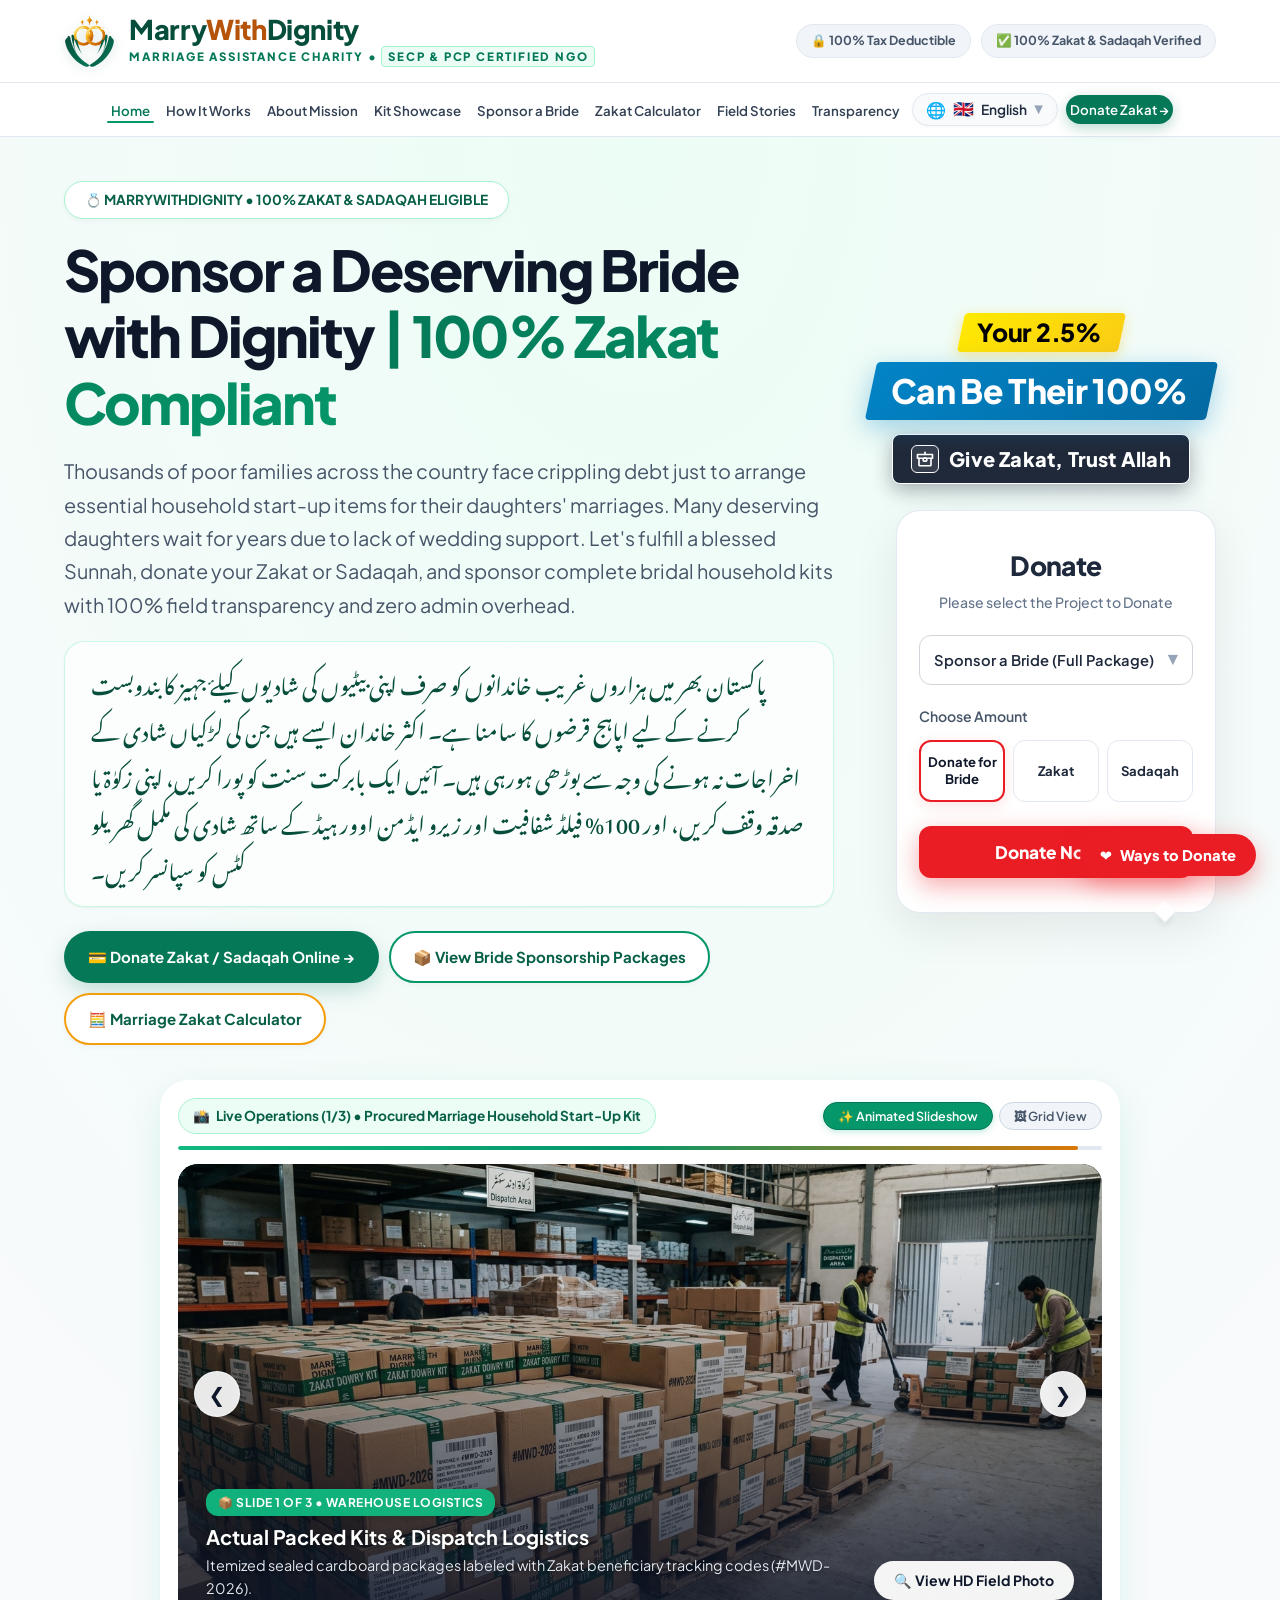
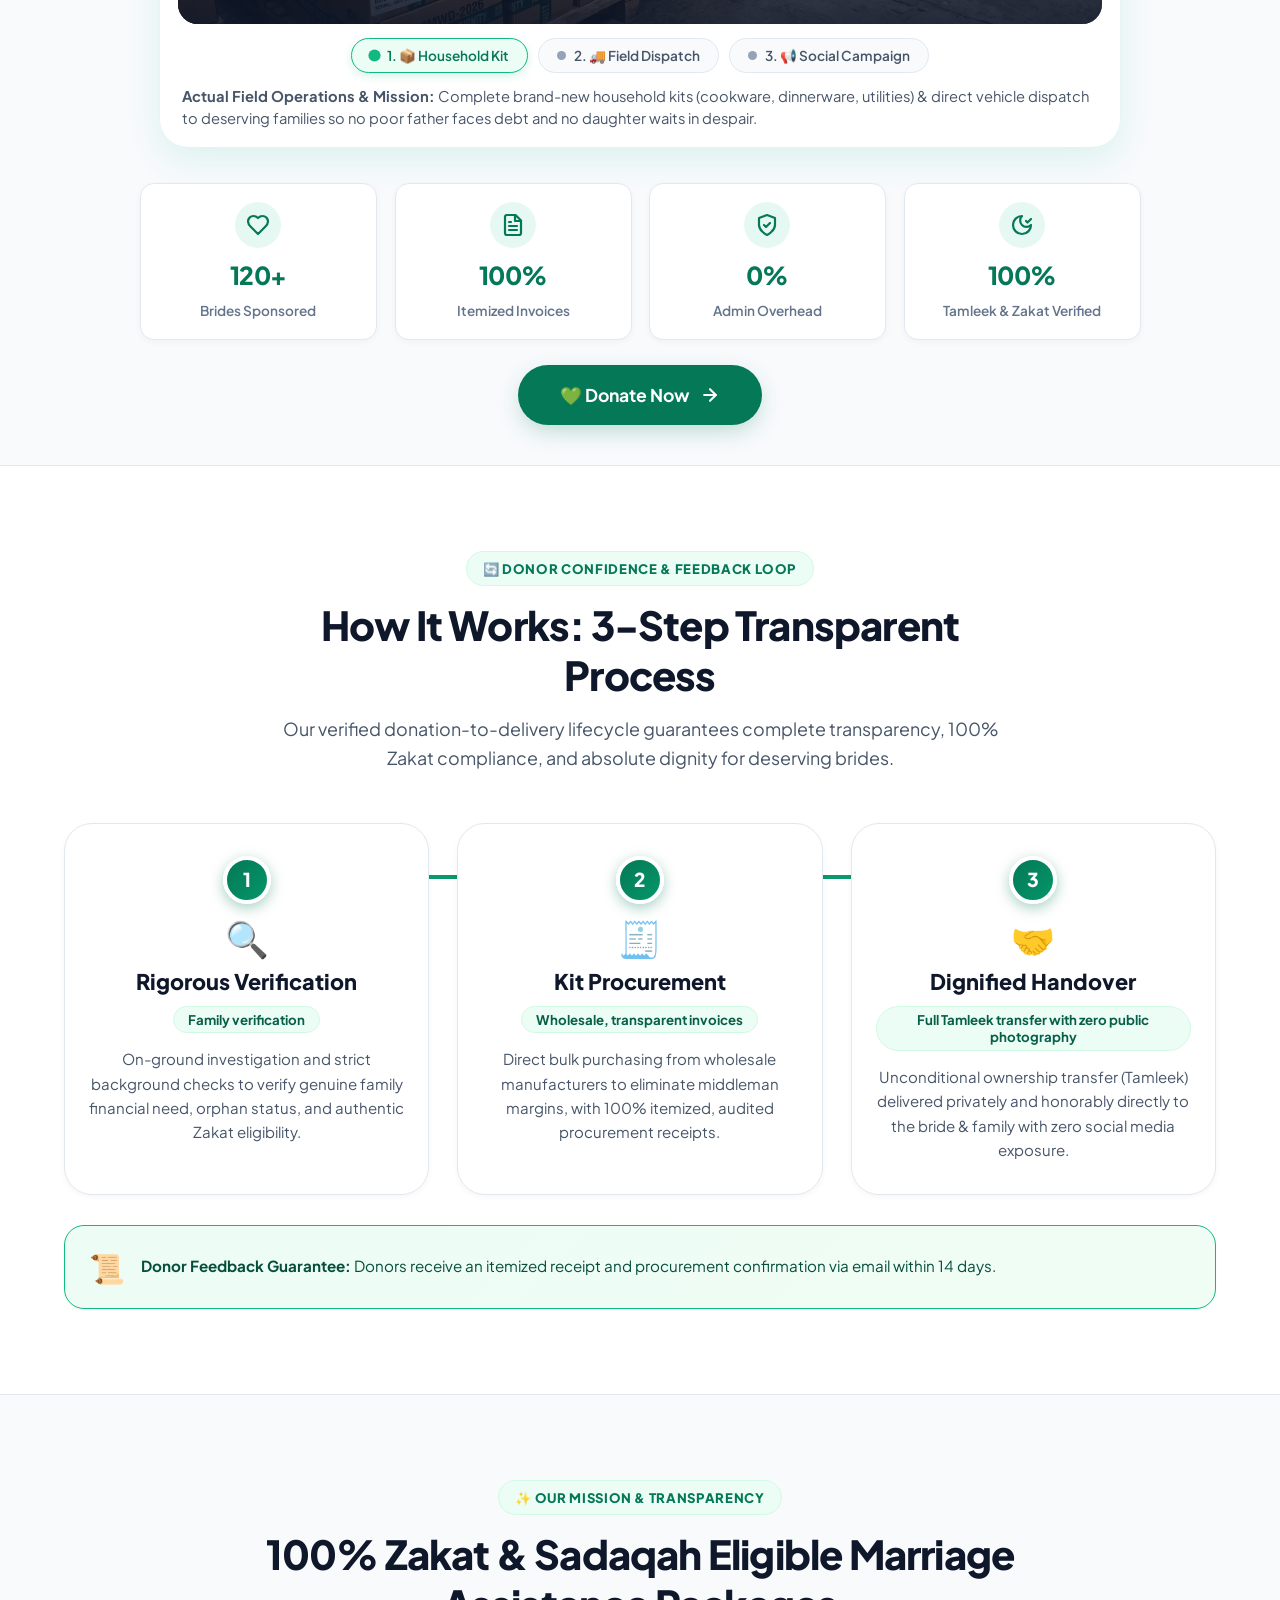
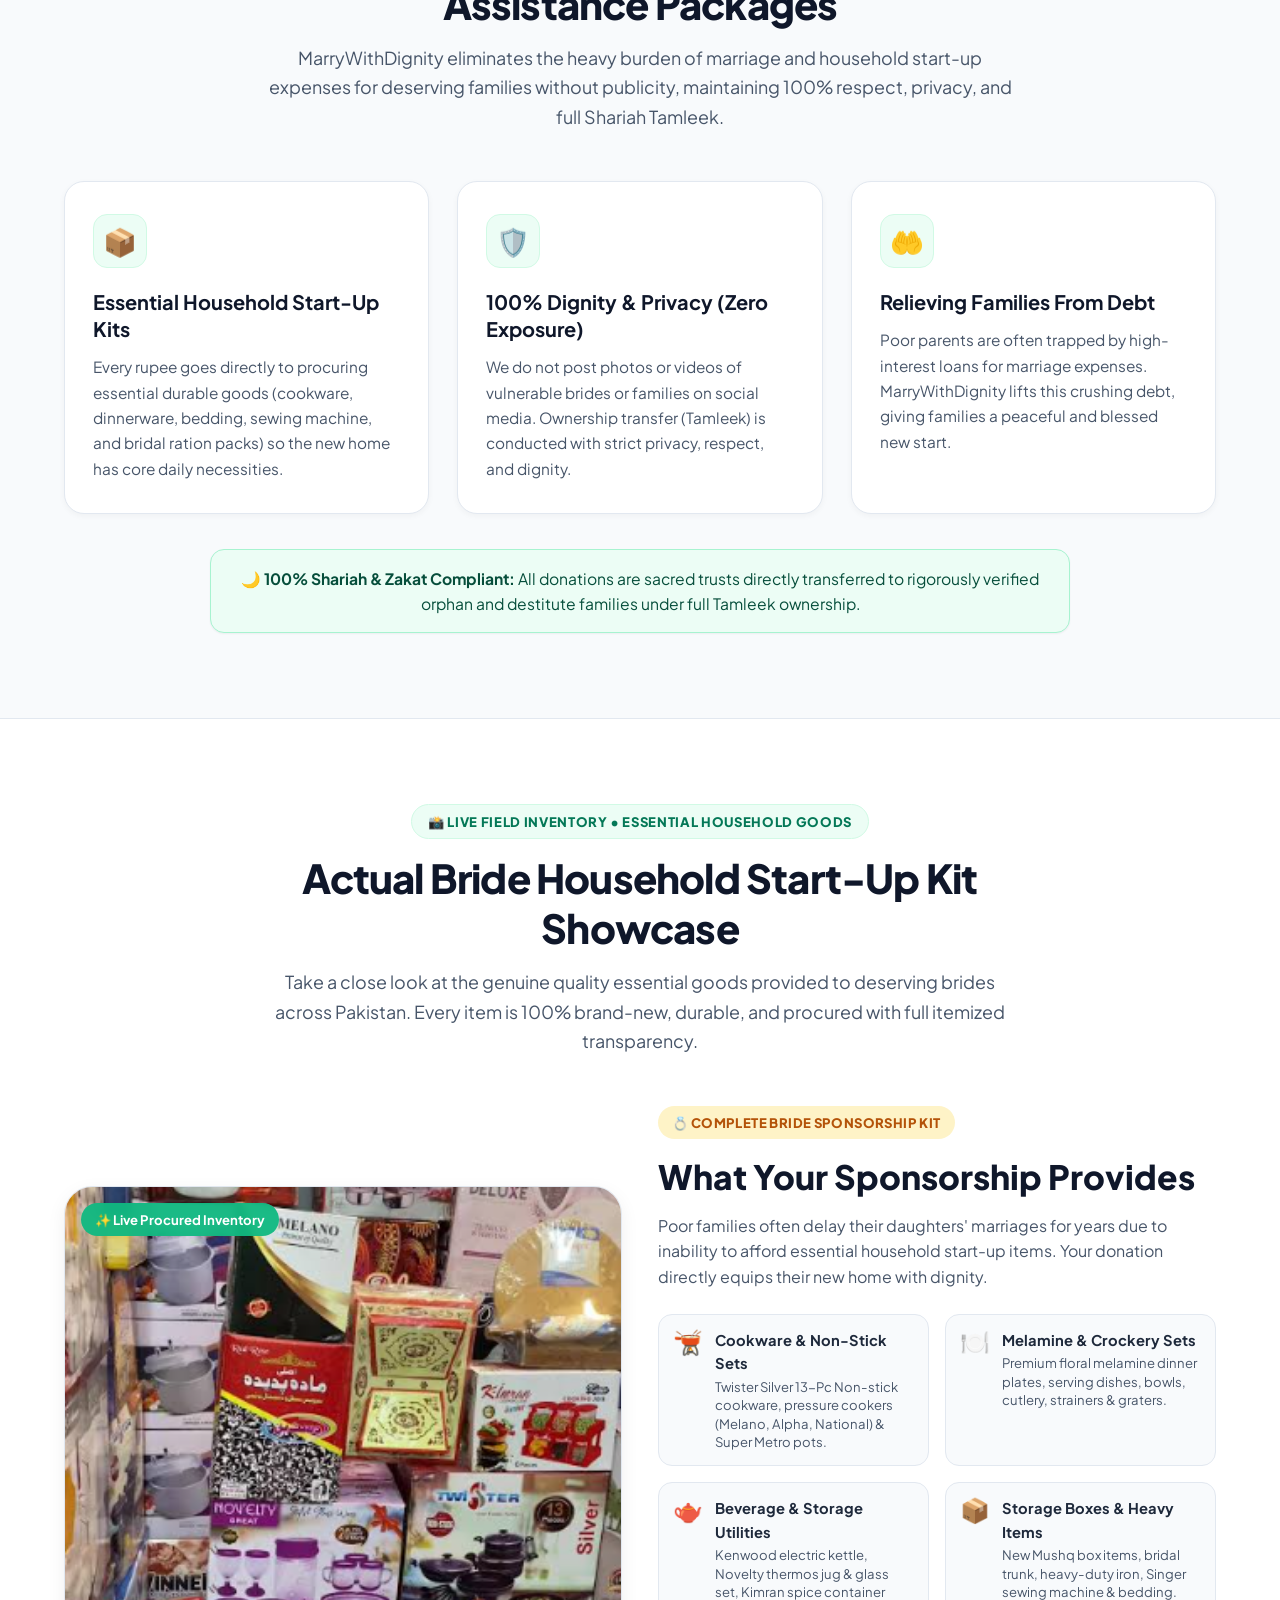
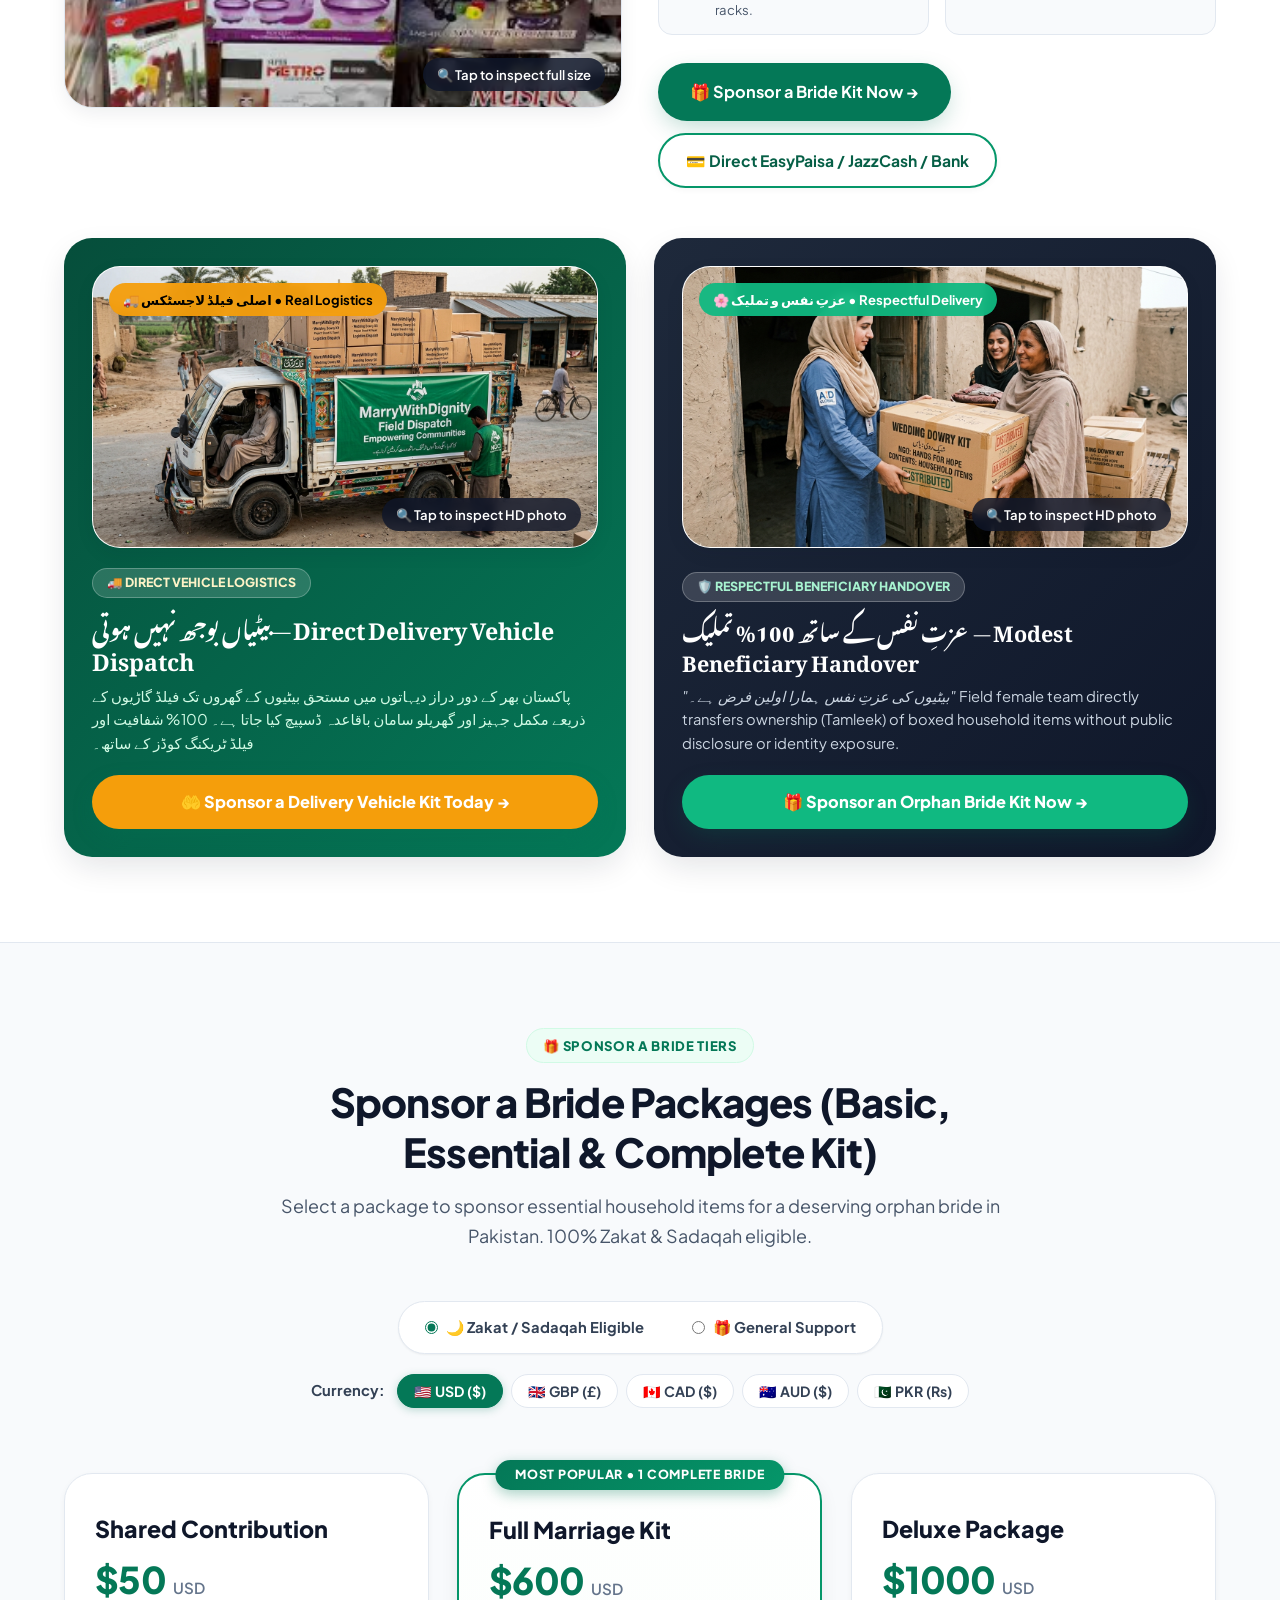
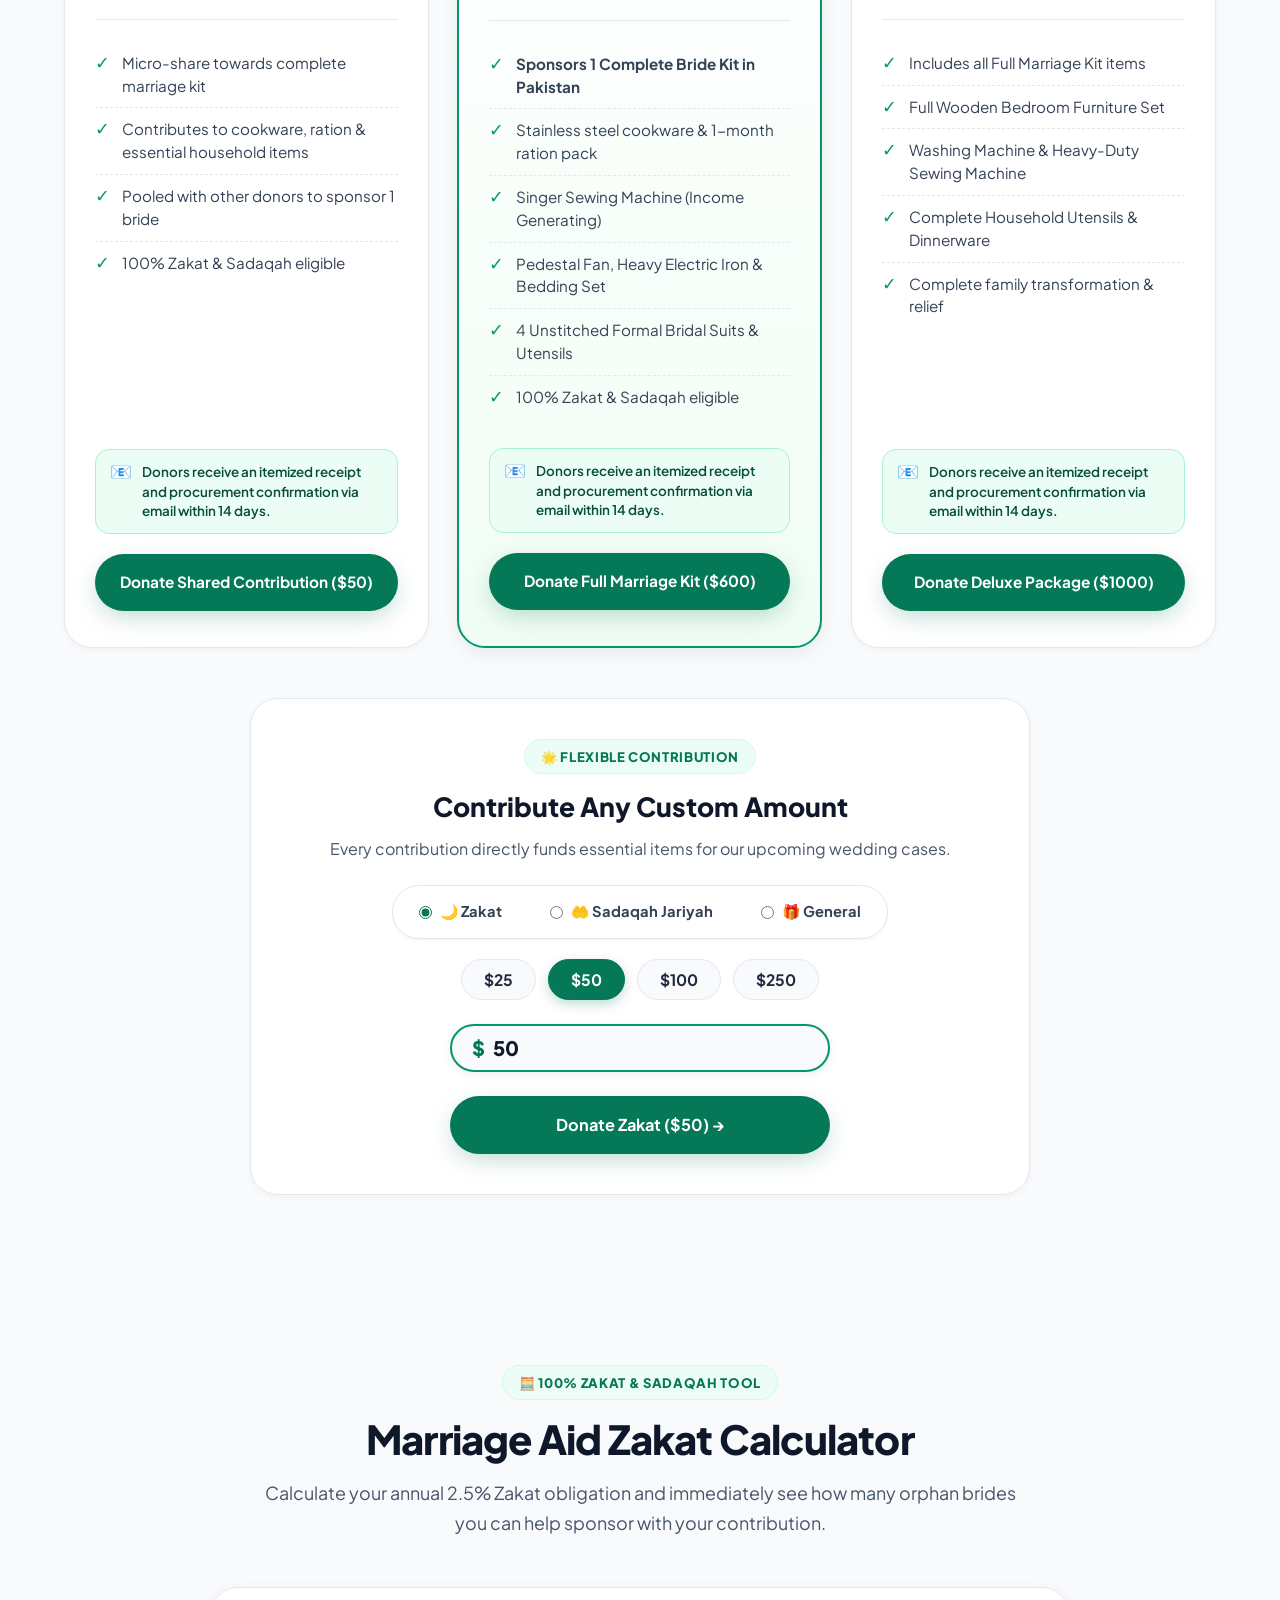
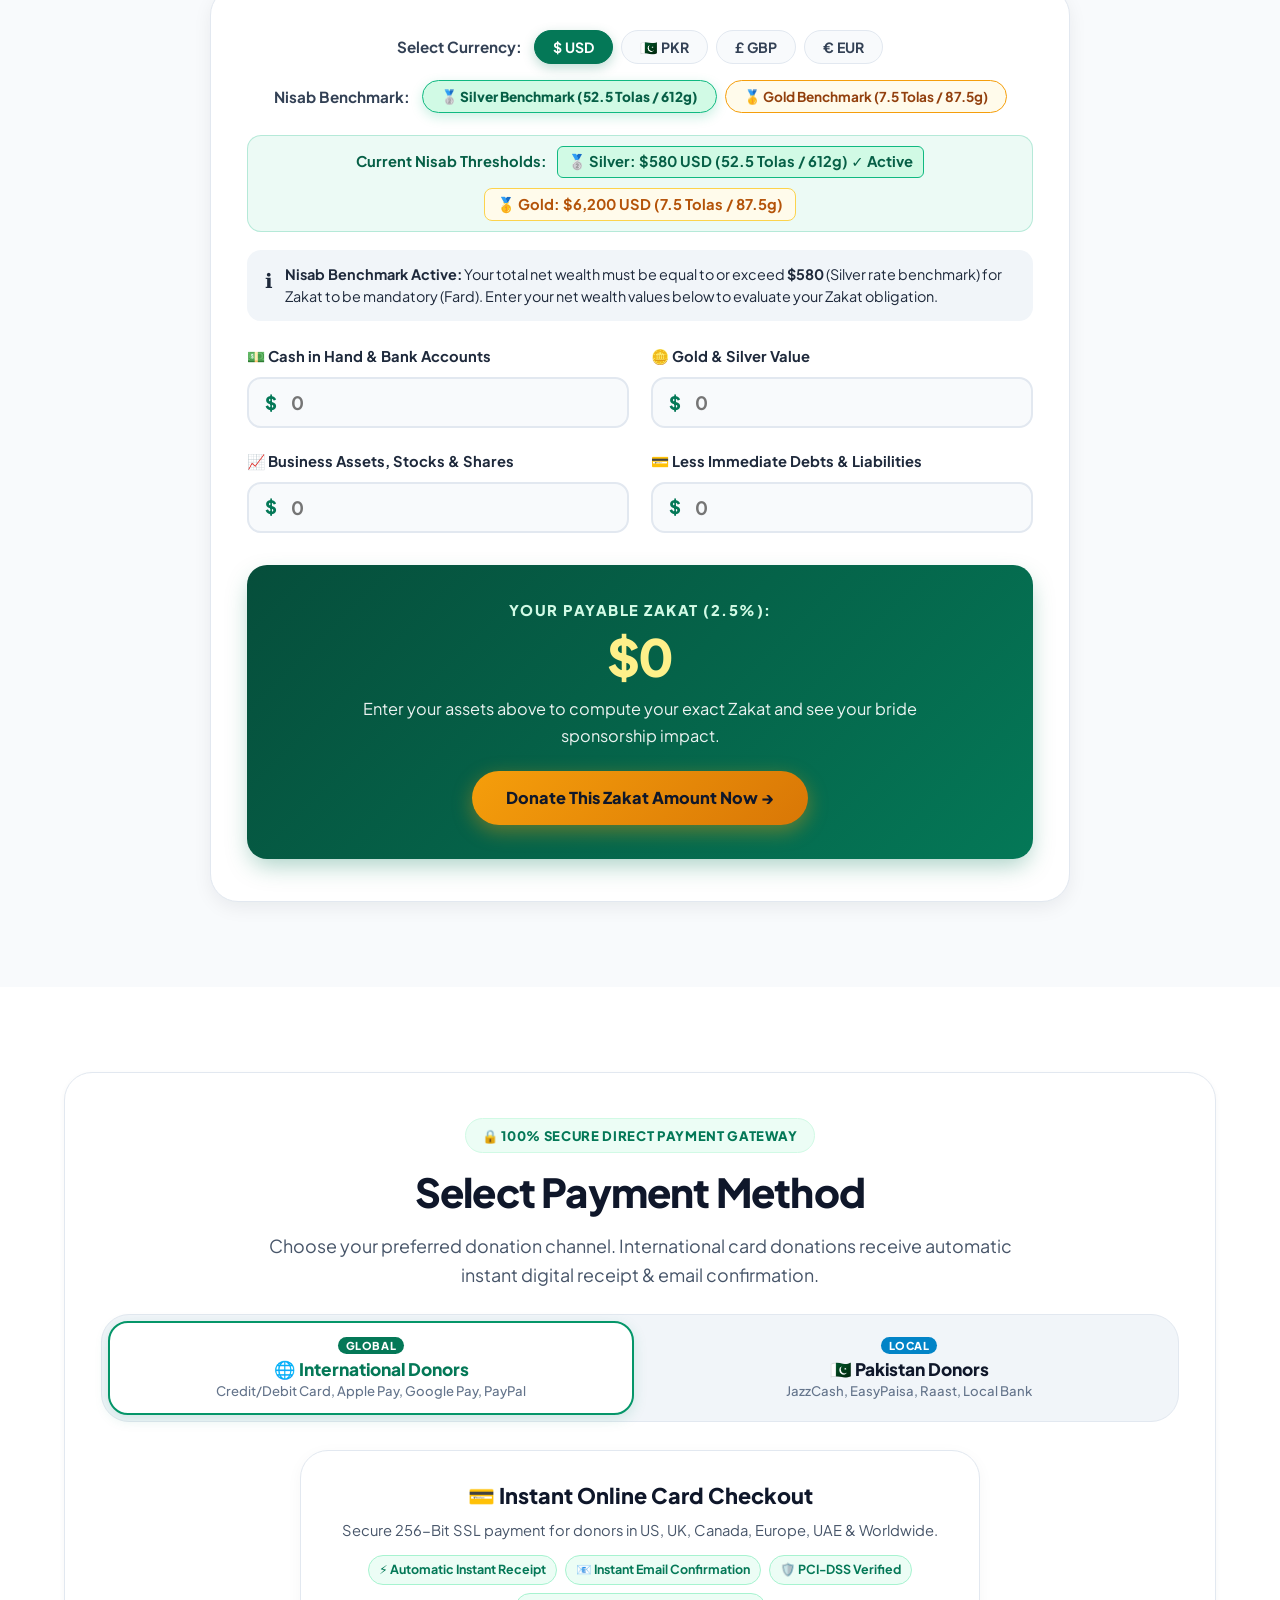
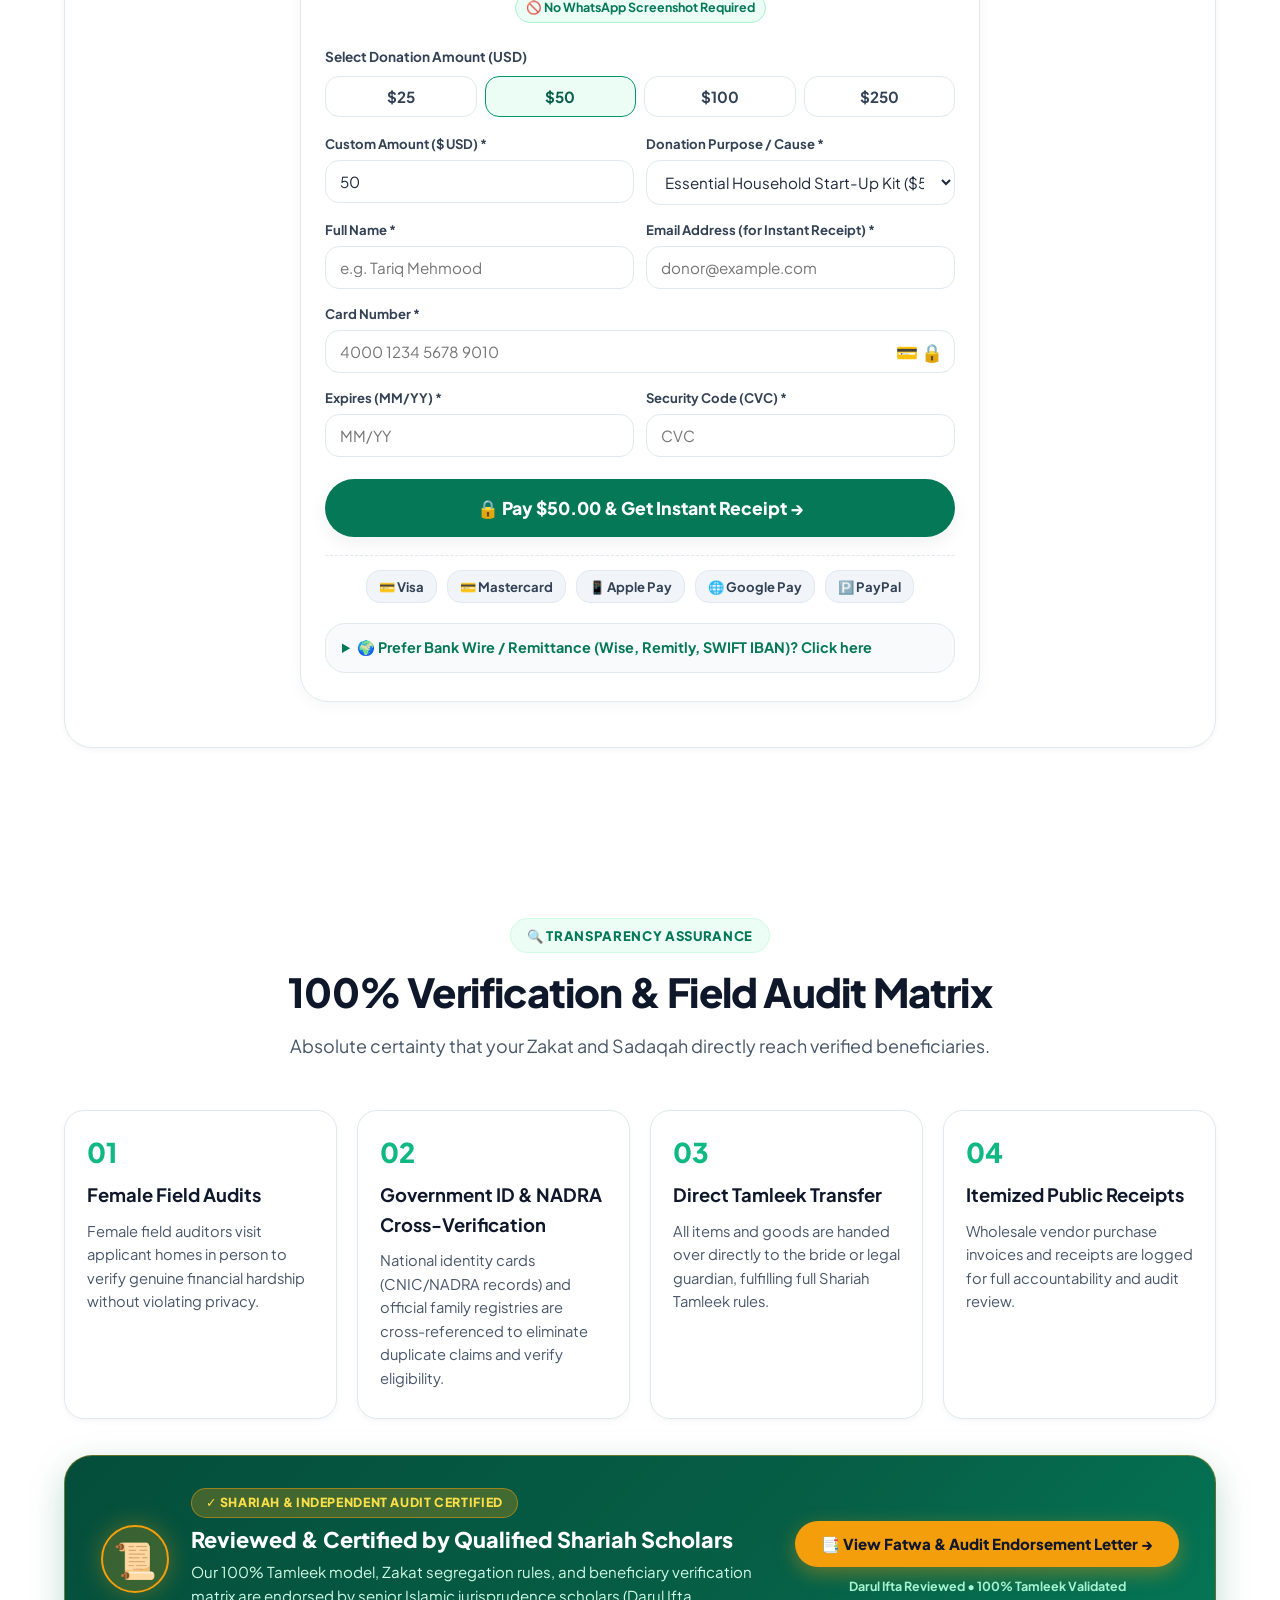
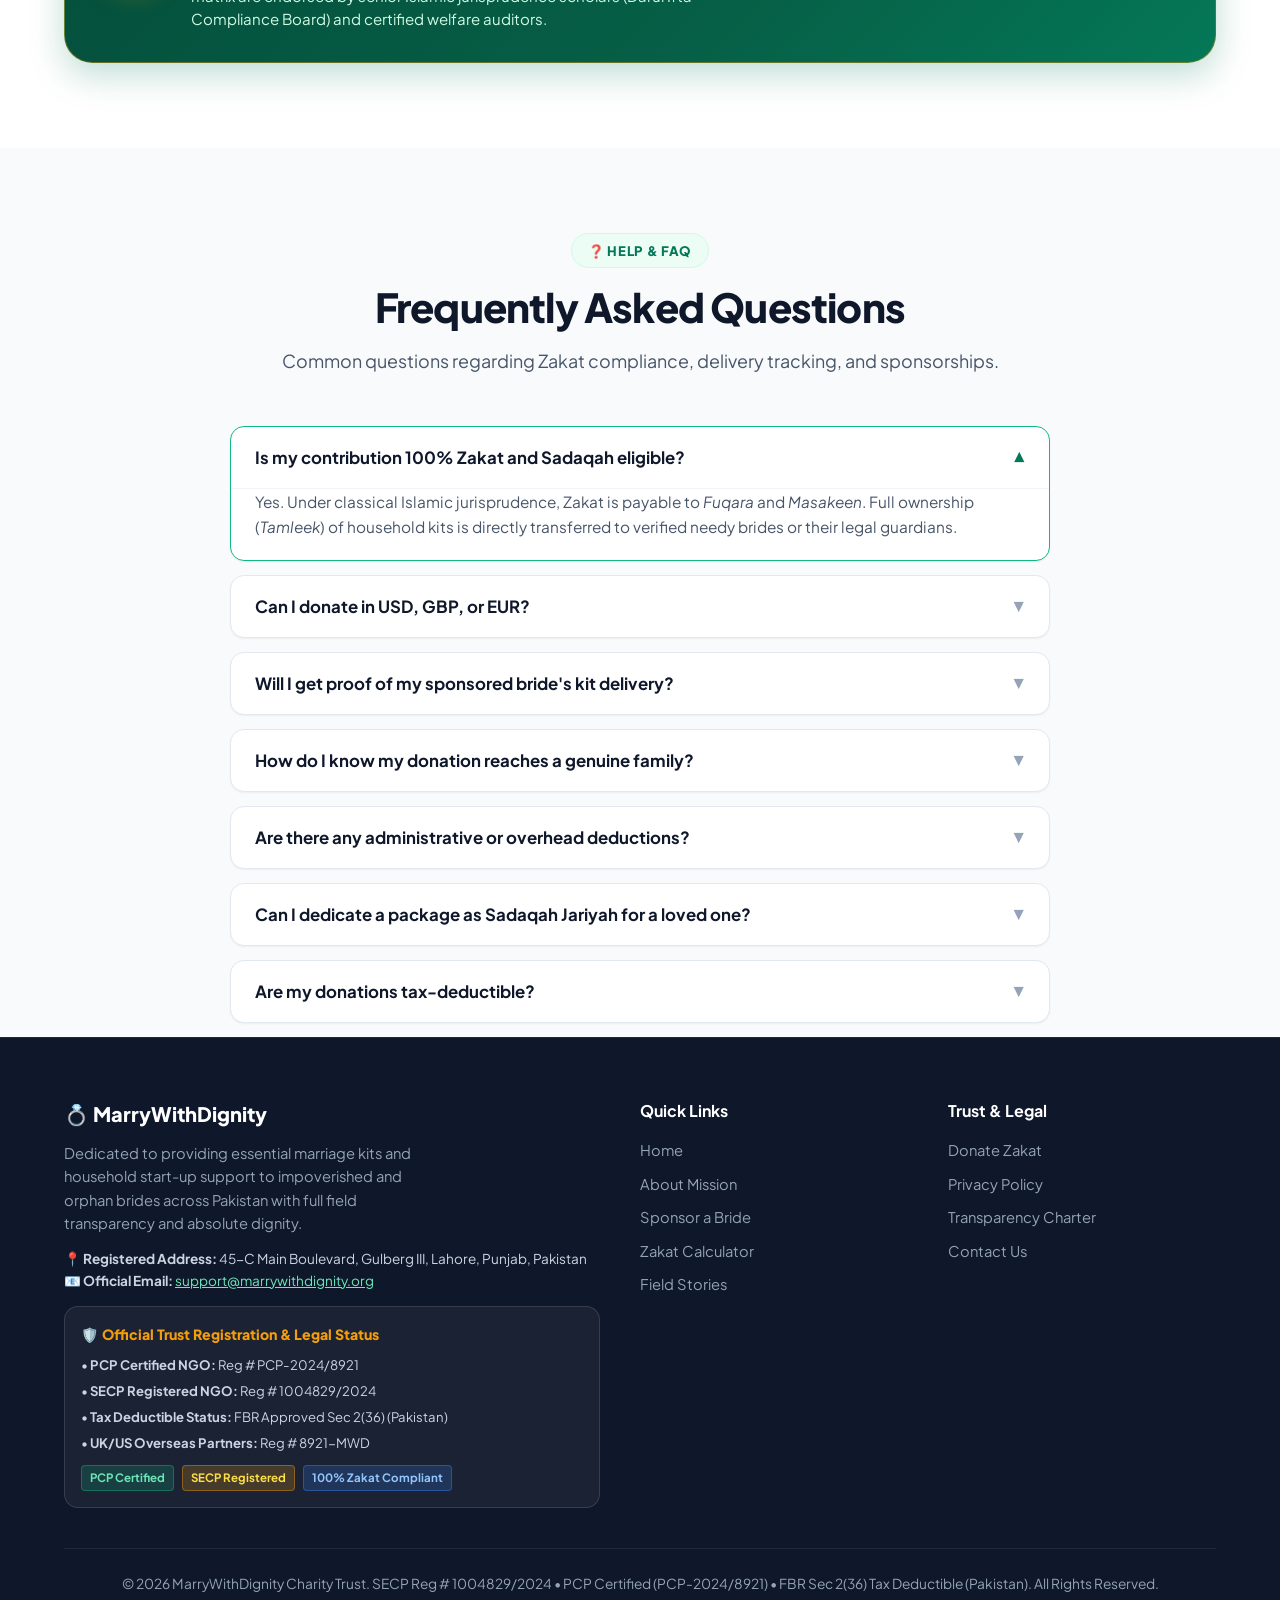
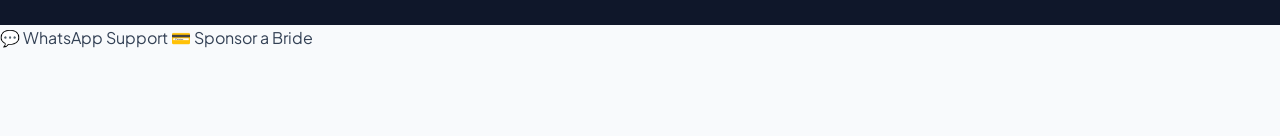
==== commit 12127066: "Add files via upload" ====
--- a/index.html
+++ b/index.html
@@ -209,6 +209,95 @@
     }
 
     /* ========================================================
+       TOP BRAND LOGO HEADER STRIP
+       ======================================================== */
+    .top-brand-header-strip {
+      background: #ffffff;
+      border-bottom: 1px solid var(--slate-200);
+      padding: 14px 0;
+      width: 100%;
+    }
+
+    .top-brand-container {
+      display: flex;
+      justify-content: space-between;
+      align-items: center;
+      gap: 20px;
+    }
+
+    .top-brand-logo-link {
+      display: inline-flex;
+      align-items: center;
+      gap: 14px;
+      text-decoration: none;
+    }
+
+    .top-brand-logo-img {
+      height: 54px;
+      width: auto;
+      object-fit: contain;
+      filter: drop-shadow(0 2px 6px rgba(6, 78, 59, 0.15));
+      transition: transform 0.2s ease;
+    }
+
+    .top-brand-logo-link:hover .top-brand-logo-img {
+      transform: scale(1.05);
+    }
+
+    .top-brand-text-group {
+      display: flex;
+      flex-direction: column;
+      justify-content: center;
+    }
+
+    .top-brand-title {
+      font-size: 1.7rem;
+      font-weight: 800;
+      color: var(--primary-900);
+      letter-spacing: -0.4px;
+      font-family: 'Plus Jakarta Sans', sans-serif;
+      line-height: 1.1;
+    }
+
+    .top-brand-title .text-gold {
+      color: var(--accent-gold-dark, #b45309);
+    }
+
+    .top-brand-subtitle {
+      font-size: 0.72rem;
+      font-weight: 800;
+      color: var(--primary-700);
+      letter-spacing: 1.8px;
+      text-transform: uppercase;
+      font-family: 'Plus Jakarta Sans', sans-serif;
+      margin-top: 3px;
+    }
+
+    .top-brand-subtitle .badge-cert {
+      color: #047857;
+      background: #ecfdf5;
+      padding: 2px 6px;
+      border-radius: 4px;
+      border: 1px solid #a7f3d0;
+    }
+
+    .top-brand-trust-badges {
+      display: flex;
+      align-items: center;
+      gap: 10px;
+    }
+
+    .top-trust-item {
+      font-size: 0.78rem;
+      font-weight: 700;
+      color: var(--slate-600);
+      background: var(--slate-100);
+      padding: 6px 14px;
+      border-radius: var(--radius-full);
+      border: 1.5px solid var(--slate-200);
+    }
+
+    /* ========================================================
        STICKY NAVBAR
        ======================================================== */
     .navbar {
@@ -219,7 +308,7 @@
       -webkit-backdrop-filter: blur(12px);
       border-bottom: 1px solid var(--slate-200);
       z-index: 1000;
-      padding: 14px 0;
+      padding: 10px 0;
       width: 100%;
       transition: all var(--transition-fast);
     }
@@ -231,64 +320,39 @@
       gap: 20px;
     }
 
-    .nav-logo-link {
+    .nav-brand-compact {
+      display: none;
+    }
+
+    .compact-logo-link {
       display: inline-flex;
       align-items: center;
+      gap: 8px;
       text-decoration: none;
-      flex-shrink: 0;
-      gap: 12px;
-    }
-
-    .nav-logo {
-      height: 48px;
+    }
+
+    .compact-logo-img {
+      height: 36px;
       width: auto;
-      object-fit: contain;
-      transition: transform 0.2s ease;
-      filter: drop-shadow(0 2px 5px rgba(6, 78, 59, 0.12));
-    }
-
-    .nav-logo-link:hover .nav-logo {
-      transform: scale(1.06);
-    }
-
-    .nav-logo-brand {
-      display: flex;
-      flex-direction: column;
-      justify-content: center;
-      line-height: 1.15;
-    }
-
-    .nav-logo-title {
-      font-size: 1.30rem;
+    }
+
+    .compact-logo-title {
+      font-size: 1.15rem;
       font-weight: 800;
       color: var(--primary-900);
-      letter-spacing: -0.35px;
-      font-family: 'Plus Jakarta Sans', sans-serif;
-      line-height: 1.1;
-      text-decoration: none;
-      white-space: nowrap;
-    }
-
-    .nav-logo-title .text-gold {
+    }
+
+    .compact-logo-title .text-gold {
       color: var(--accent-gold-dark, #b45309);
-    }
-
-    .nav-logo-tagline {
-      font-size: 0.65rem;
-      font-weight: 700;
-      color: var(--primary-700);
-      letter-spacing: 1.5px;
-      text-transform: uppercase;
-      font-family: 'Plus Jakarta Sans', sans-serif;
-      margin-top: 2px;
-      white-space: nowrap;
     }
 
     .nav-links {
       display: flex;
-      gap: 18px;
+      gap: 16px;
       list-style: none;
       align-items: center;
+      flex: 1;
+      justify-content: center;
     }
 
     .nav-links a {
@@ -364,22 +428,517 @@
     }
 
     /* ========================================================
-       HERO SECTION
+       HERO SECTION & ASYMMETRIC 2-COLUMN LAYOUT (75%-80% / 20%-25%)
        ======================================================== */
     .hero-section {
       background: radial-gradient(100% 100% at 50% 0%, #ecfdf5 0%, #f8fafc 80%);
-      padding: 70px 0 65px 0;
-      text-align: center;
+      padding: 44px 0 40px 0;
       position: relative;
       border-bottom: 1px solid var(--slate-200);
       overflow: hidden;
     }
 
-    .hero-content {
+    .hero-main-layout {
+      display: flex;
+      align-items: center;
+      justify-content: space-between;
+      gap: 32px;
+      margin-bottom: 35px;
+      text-align: left;
+    }
+
+    /* Left Column: Asymmetric 75% to 80% Horizontal Width Allocation */
+    .hero-left-col {
+      flex: 1;
+      width: 100%;
+      max-width: 100%;
+    }
+
+    .hero-left-col .hero-tag {
+      margin-left: 0;
+    }
+
+    .hero-left-col .hero-title {
+      font-size: clamp(2.3rem, 4.4vw, 3.6rem);
+      font-weight: 800;
+      line-height: 1.18;
+      letter-spacing: -0.035em;
+      margin-bottom: 18px;
+    }
+
+    /* ========================================================
+       STYLIZED ZAKAT HERO TYPOGRAPHY BANNER (MOCKUP EXACT STYLE)
+       ======================================================== */
+    .zakat-hero-styled-banner {
+      display: flex;
+      flex-direction: column;
+      align-items: center;
+      gap: 8px;
+      margin-top: 0;
+      margin-bottom: 12px;
+      width: 100%;
+      text-align: center;
+    }
+
+    /* 1. Yellow Skewed Badge: "Your 2.5%" */
+    .zakat-badge-yellow-wrapper {
+      display: inline-flex;
+      align-items: center;
+      transform: skewX(-12deg);
+      background: linear-gradient(135deg, #ffea00 0%, #facc15 100%);
+      padding: 5px 20px 5px 16px;
+      border-radius: 4px;
+      box-shadow: 0 4px 14px rgba(250, 204, 21, 0.4);
+      margin-left: 0;
+    }
+
+    .zakat-badge-yellow-text {
+      display: inline-block;
+      transform: skewX(12deg);
+      font-size: clamp(1.15rem, 2.2vw, 1.55rem);
+      font-weight: 900;
+      color: #000000;
+      letter-spacing: -0.01em;
+      line-height: 1.15;
+      font-family: 'Plus Jakarta Sans', system-ui, -apple-system, sans-serif;
+    }
+
+    /* 2. Blue Skewed Bar: "Can Be Their 100%" */
+    .zakat-bar-blue-wrapper {
+      display: inline-flex;
+      align-items: center;
+      transform: skewX(-12deg);
+      background: linear-gradient(135deg, #0284c7 0%, #0369a1 100%);
+      padding: 10px 24px 10px 20px;
+      border-radius: 4px;
+      box-shadow: 0 8px 25px rgba(2, 132, 199, 0.35);
+      margin: 2px 0;
+      max-width: 100%;
+      box-sizing: border-box;
+    }
+
+    .zakat-bar-blue-text {
+      display: inline-block;
+      transform: skewX(12deg);
+      font-size: clamp(1.45rem, 3.2vw, 2.1rem);
+      font-weight: 800;
+      color: #ffffff;
+      letter-spacing: -0.02em;
+      line-height: 1.12;
+      font-family: 'Plus Jakarta Sans', system-ui, -apple-system, sans-serif;
+      white-space: nowrap;
+    }
+
+    /* 3. Dark Bordered Box Tagline: "Give Zakat, Trust Allah" */
+    .zakat-box-tagline-wrapper {
+      display: inline-flex;
+      align-items: center;
+      gap: 10px;
+      background: rgba(15, 23, 42, 0.92);
+      border: 1.5px solid #ffffff;
+      padding: 8px 18px;
+      border-radius: 8px;
+      box-shadow: 0 6px 20px rgba(15, 23, 42, 0.35);
+      margin-top: 4px;
+      max-width: 100%;
+    }
+
+    .zakat-box-icon-frame {
+      width: 28px;
+      height: 28px;
+      border: 1.5px solid #ffffff;
+      border-radius: 6px;
+      display: flex;
+      align-items: center;
+      justify-content: center;
+      background: rgba(255, 255, 255, 0.1);
+      flex-shrink: 0;
+    }
+
+    .zakat-box-icon-frame svg {
+      width: 18px;
+      height: 18px;
+      stroke: #ffffff;
+      fill: none;
+    }
+
+    .zakat-box-tagline-text {
+      font-size: clamp(0.95rem, 1.8vw, 1.25rem);
+      font-weight: 800;
+      color: #ffffff;
+      letter-spacing: 0.01em;
+      font-family: 'Plus Jakarta Sans', system-ui, -apple-system, sans-serif;
+    }
+
+    @media (max-width: 991px) {
+      .zakat-hero-styled-banner {
+        align-items: center;
+        text-align: center;
+      }
+      .zakat-badge-yellow-wrapper,
+      .zakat-bar-blue-wrapper {
+        margin-left: 0;
+      }
+    }
+
+    @media (max-width: 576px) {
+      .zakat-badge-yellow-wrapper {
+        padding: 5px 18px 5px 14px;
+        transform: skewX(-8deg);
+      }
+      .zakat-badge-yellow-text {
+        transform: skewX(8deg);
+      }
+      .zakat-bar-blue-wrapper {
+        padding: 8px 20px 8px 16px;
+        transform: skewX(-8deg);
+        max-width: 100%;
+      }
+      .zakat-bar-blue-text {
+        transform: skewX(8deg);
+        white-space: normal;
+      }
+      .zakat-box-tagline-wrapper {
+        padding: 8px 16px;
+        gap: 8px;
+      }
+    }
+
+    .hero-left-col .hero-subtitle {
+      margin-left: 0;
+      margin-right: 0;
+      font-size: clamp(1.06rem, 1.8vw, 1.24rem);
+      line-height: 1.68;
+      color: var(--slate-600);
+      max-width: 100%;
+      width: 100%;
+      margin-bottom: 20px;
+    }
+
+    .hero-left-col .hero-urdu-box {
+      margin-left: 0;
+      margin-right: 0;
+      font-size: clamp(1.1rem, 2.1vw, 1.35rem);
+      line-height: 2.15;
+      padding: 16px 26px;
+      max-width: 100%;
+      width: 100%;
+      margin-bottom: 24px;
+    }
+
+    .hero-left-col .hero-buttons {
+      justify-content: flex-start;
+      margin-bottom: 0;
+      gap: 10px;
+    }
+
+    /* Right Column: Prominent Zoomed Donate Card Slot Aligned to Right Side */
+    .hero-right-col {
+      width: 350px;
+      max-width: 360px;
+      flex-shrink: 0;
+      display: flex;
+      flex-direction: column;
+      align-items: center;
+      justify-content: flex-start;
+      gap: 14px;
+      margin-left: auto;
+    }
+
+    @keyframes heroCardAmbientFloat {
+      0%, 100% {
+        transform: scale(1.05) translateY(0);
+        box-shadow: 0 16px 40px rgba(15, 23, 42, 0.1), 0 6px 16px rgba(4, 120, 87, 0.08);
+      }
+      50% {
+        transform: scale(1.05) translateY(-7px);
+        box-shadow: 0 24px 50px rgba(15, 23, 42, 0.16), 0 10px 24px rgba(4, 120, 87, 0.12);
+      }
+    }
+
+    .hero-right-col .auto-donate-card-box.inline-card-version {
+      margin: 0 0 0 auto;
+      border: 1px solid rgba(226, 232, 240, 0.95);
+      border-radius: 24px;
+      padding: 34px 22px !important;
+      background: #ffffff;
+      width: 100%;
+      max-width: 320px !important;
+      box-sizing: border-box;
+      transform-origin: center right;
+      animation: heroCardAmbientFloat 5s ease-in-out infinite;
+    }
+
+    .hero-right-col .auto-donate-header-title {
+      font-size: 1.65rem !important;
+      font-weight: 800 !important;
+      margin-bottom: 4px !important;
+      text-align: center !important;
+      letter-spacing: -0.025em !important;
+    }
+
+    .hero-right-col .auto-donate-header-sub {
+      font-size: 0.88rem !important;
+      margin-bottom: 22px !important;
+      text-align: center !important;
+      color: var(--slate-500) !important;
+      font-weight: 500 !important;
+    }
+
+    .hero-right-col .auto-donate-select-wrapper {
+      margin-bottom: 20px !important;
+    }
+
+    .hero-right-col .auto-donate-select {
+      height: 50px !important;
+      padding: 0 34px 0 14px !important;
+      font-size: 0.92rem !important;
+      border-radius: 12px !important;
+      font-weight: 600 !important;
+    }
+
+    .hero-right-col .auto-donate-select-arrow {
+      right: 14px !important;
+      font-size: 0.85rem !important;
+    }
+
+    .hero-right-col .auto-donate-amount-label {
+      font-size: 0.88rem !important;
+      margin-bottom: 12px !important;
+      font-weight: 600 !important;
+      color: var(--slate-600) !important;
+    }
+
+    .hero-right-col .auto-donate-grid {
+      gap: 8px !important;
+      margin-bottom: 24px !important;
+      grid-template-columns: repeat(3, 1fr) !important;
+    }
+
+    .hero-right-col .auto-donate-opt-card {
+      min-height: 62px !important;
+      padding: 10px 4px !important;
+      font-size: 0.82rem !important;
+      font-weight: 700 !important;
+      border-radius: 12px !important;
+      line-height: 1.25 !important;
+      display: flex !important;
+      align-items: center !important;
+      justify-content: center !important;
+      text-align: center !important;
+    }
+
+    .hero-right-col .auto-donate-submit-btn {
+      height: 52px !important;
+      font-size: 1.08rem !important;
+      font-weight: 800 !important;
+      border-radius: 12px !important;
+      background: #ea1d24 !important;
+      box-shadow: 0 8px 24px rgba(234, 29, 36, 0.38) !important;
+    }
+
+    .hero-right-col .auto-donate-submit-btn:hover {
+      background: #d6131a !important;
+      box-shadow: 0 10px 28px rgba(234, 29, 36, 0.48) !important;
+    }
+
+    @media (max-width: 991px) {
+      .hero-main-layout {
+        flex-direction: column;
+        text-align: center;
+        gap: 28px;
+      }
+      .hero-left-col {
+        width: 100%;
+        max-width: 100%;
+      }
+      .hero-left-col .hero-tag,
+      .hero-left-col .hero-subtitle,
+      .hero-left-col .hero-urdu-box {
+        margin-left: auto;
+        margin-right: auto;
+      }
+      .hero-left-col .hero-buttons {
+        justify-content: center;
+      }
+      .hero-right-col {
+        width: 100%;
+        max-width: 310px;
+        margin: 0 auto;
+        justify-content: center;
+      }
+      .hero-right-col .auto-donate-card-box.inline-card-version {
+        margin: 0 auto;
+        max-width: 310px !important;
+        transform: scale(1) !important;
+        animation: none;
+      }
+    }
+
+    /* ========================================================
+       WAYS TO DONATE INTERACTIVE MODAL STYLES
+       ======================================================== */
+    .ways-modal-overlay {
+      position: fixed;
+      top: 0;
+      left: 0;
+      width: 100%;
+      height: 100%;
+      background: rgba(15, 23, 42, 0.7);
+      backdrop-filter: blur(6px);
+      -webkit-backdrop-filter: blur(6px);
+      z-index: 99999;
+      display: none;
+      align-items: center;
+      justify-content: center;
+      padding: 20px;
+      opacity: 0;
+      transition: opacity 0.3s ease;
+      box-sizing: border-box;
+    }
+
+    .ways-modal-overlay.active {
+      display: flex;
+      opacity: 1;
+    }
+
+    .ways-modal-card {
+      background: #ffffff;
+      border-radius: 24px;
+      padding: 32px 28px;
+      max-width: 560px;
+      width: 100%;
       position: relative;
-      z-index: 1;
-      max-width: 960px;
-      margin: 0 auto;
+      box-shadow: 0 25px 60px -15px rgba(0, 0, 0, 0.3);
+      transform: scale(0.92) translateY(20px);
+      opacity: 0;
+      transition: transform 0.35s cubic-bezier(0.16, 1, 0.3, 1), opacity 0.3s ease;
+      border: 1px solid rgba(226, 232, 240, 0.9);
+      box-sizing: border-box;
+    }
+
+    .ways-modal-overlay.active .ways-modal-card {
+      transform: scale(1) translateY(0);
+      opacity: 1;
+    }
+
+    .ways-modal-close {
+      position: absolute;
+      top: 18px;
+      right: 18px;
+      background: #f1f5f9;
+      border: none;
+      width: 36px;
+      height: 36px;
+      border-radius: 50%;
+      font-size: 1.1rem;
+      color: #64748b;
+      cursor: pointer;
+      display: flex;
+      align-items: center;
+      justify-content: center;
+      transition: all 0.2s ease;
+      z-index: 10;
+    }
+
+    .ways-modal-close:hover {
+      background: #e2e8f0;
+      color: #0f172a;
+      transform: rotate(90deg);
+    }
+
+    .ways-modal-header {
+      text-align: center;
+      margin-bottom: 24px;
+    }
+
+    .ways-modal-badge {
+      display: inline-block;
+      background: #ecfdf5;
+      color: #047857;
+      font-size: 0.8rem;
+      font-weight: 700;
+      padding: 4px 14px;
+      border-radius: 9999px;
+      margin-bottom: 8px;
+      border: 1px solid #a7f3d0;
+    }
+
+    .ways-modal-title {
+      font-size: 1.45rem;
+      font-weight: 800;
+      color: #0f172a;
+      margin-bottom: 6px;
+      line-height: 1.25;
+    }
+
+    .ways-modal-sub {
+      font-size: 0.92rem;
+      color: #64748b;
+    }
+
+    .ways-options-grid {
+      display: flex;
+      flex-direction: column;
+      gap: 14px;
+      margin-bottom: 20px;
+    }
+
+    .ways-option-card {
+      display: flex;
+      align-items: flex-start;
+      gap: 16px;
+      background: #f8fafc;
+      border: 2px solid #e2e8f0;
+      border-radius: 16px;
+      padding: 18px 20px;
+      text-align: left;
+      cursor: pointer;
+      transition: all 0.25s ease;
+      width: 100%;
+      box-sizing: border-box;
+    }
+
+    .ways-option-card:hover {
+      border-color: #059669;
+      background: #ffffff;
+      transform: translateY(-2px);
+      box-shadow: 0 10px 25px rgba(5, 150, 105, 0.12);
+    }
+
+    .ways-opt-icon {
+      font-size: 2.2rem;
+      line-height: 1;
+      flex-shrink: 0;
+    }
+
+    .ways-opt-title {
+      font-size: 1.05rem;
+      font-weight: 800;
+      color: #0f172a;
+      margin-bottom: 4px;
+    }
+
+    .ways-opt-desc {
+      font-size: 0.85rem;
+      color: #475569;
+      margin-bottom: 8px;
+      line-height: 1.45;
+    }
+
+    .ways-opt-btn-label {
+      font-size: 0.82rem;
+      font-weight: 800;
+      color: #047857;
+      display: inline-block;
+    }
+
+    .ways-modal-footer {
+      text-align: center;
+      font-size: 0.78rem;
+      color: #94a3b8;
+      border-top: 1px solid #f1f5f9;
+      padding-top: 14px;
     }
 
     .hero-tag {
@@ -389,11 +948,11 @@
       background: var(--white);
       border: 1px solid #a7f3d0;
       color: var(--primary-800);
-      padding: 8px 22px;
+      padding: 7px 20px;
       border-radius: var(--radius-full);
-      font-size: 0.88rem;
+      font-size: 0.86rem;
       font-weight: 700;
-      margin-bottom: 24px;
+      margin-bottom: 18px;
       box-shadow: var(--shadow-sm);
     }
 
@@ -403,7 +962,7 @@
       line-height: 1.2;
       color: var(--slate-900);
       letter-spacing: -0.03em;
-      margin-bottom: 20px;
+      margin-bottom: 18px;
     }
 
     .hero-title .text-emerald {
@@ -414,21 +973,21 @@
     }
 
     .hero-subtitle {
-      font-size: clamp(1.05rem, 2vw, 1.2rem);
+      font-size: clamp(1.02rem, 2vw, 1.18rem);
       color: var(--slate-600);
-      max-width: 800px;
+      max-width: 820px;
       margin: 0 auto 16px auto;
       line-height: 1.65;
     }
 
     .hero-urdu-box {
       font-family: 'Noto Nastaliq Urdu', Tahoma, sans-serif;
-      font-size: clamp(1.08rem, 2.2vw, 1.35rem);
+      font-size: clamp(1.02rem, 2vw, 1.25rem);
       color: var(--primary-900);
       direction: rtl;
-      line-height: 2.2;
-      max-width: 860px;
-      margin: 0 auto 36px auto;
+      line-height: 2.1;
+      max-width: 880px;
+      margin: 0 auto 20px auto;
       padding: 12px 24px;
       background: rgba(255, 255, 255, 0.7);
       border: 1px solid rgba(167, 243, 208, 0.6);
@@ -441,20 +1000,27 @@
       justify-content: center;
       align-items: center;
       flex-wrap: wrap;
-      gap: 16px;
-      margin-bottom: 50px;
+      gap: 10px;
+      margin-bottom: 24px;
+    }
+
+    .hero-buttons .btn-primary,
+    .hero-buttons .btn-secondary {
+      padding: 12px 22px;
+      font-size: 0.94rem;
+      white-space: nowrap;
     }
 
     .btn-primary {
       display: inline-flex;
       align-items: center;
       justify-content: center;
-      gap: 10px;
+      gap: 8px;
       background: var(--primary-700);
       color: var(--white) !important;
       font-weight: 700;
-      font-size: 1.05rem;
-      padding: 15px 34px;
+      font-size: 1.02rem;
+      padding: 14px 30px;
       border-radius: var(--radius-full);
       box-shadow: var(--shadow-primary);
       transition: all var(--transition-normal);
@@ -472,12 +1038,12 @@
       display: inline-flex;
       align-items: center;
       justify-content: center;
-      gap: 10px;
+      gap: 8px;
       background: var(--white);
       color: var(--primary-800) !important;
       font-weight: 700;
-      font-size: 1.02rem;
-      padding: 14px 30px;
+      font-size: 0.98rem;
+      padding: 13px 26px;
       border-radius: var(--radius-full);
       border: 2px solid var(--primary-600);
       box-shadow: var(--shadow-sm);
@@ -517,8 +1083,28 @@
     }
 
     .hero-stat-icon {
-      font-size: 1.6rem;
-      margin-bottom: 6px;
+      display: inline-flex;
+      align-items: center;
+      justify-content: center;
+      width: 46px;
+      height: 46px;
+      border-radius: var(--radius-full);
+      background: rgba(16, 185, 129, 0.1);
+      color: var(--primary-700);
+      margin: 0 auto 8px auto;
+      transition: all var(--transition-fast);
+    }
+
+    .hero-stat-card:hover .hero-stat-icon {
+      background: var(--primary-700);
+      color: var(--white);
+      transform: scale(1.08);
+    }
+
+    .hero-svg-icon {
+      width: 24px;
+      height: 24px;
+      stroke-width: 2.2;
     }
 
     .hero-stat-val {
@@ -687,6 +1273,8 @@
       gap: 28px;
       margin-bottom: 50px;
       align-items: stretch;
+      padding-top: 20px;
+      overflow: visible;
     }
 
     .package-card {
@@ -699,6 +1287,7 @@
       position: relative;
       box-shadow: var(--shadow-sm);
       transition: all var(--transition-normal);
+      overflow: visible;
     }
 
     .package-card:hover {
@@ -715,19 +1304,20 @@
 
     .featured-badge {
       position: absolute;
-      top: -14px;
+      top: -15px;
       left: 50%;
       transform: translateX(-50%);
       background: linear-gradient(135deg, var(--primary-700) 0%, #059669 100%);
       color: var(--white);
       font-size: 0.78rem;
       font-weight: 800;
-      padding: 4px 18px;
+      padding: 5px 20px;
       border-radius: var(--radius-full);
       text-transform: uppercase;
       letter-spacing: 0.06em;
-      box-shadow: 0 4px 12px rgba(4, 120, 87, 0.3);
+      box-shadow: 0 4px 14px rgba(4, 120, 87, 0.35);
       white-space: nowrap;
+      z-index: 10;
     }
 
     .pkg-title {
@@ -798,6 +1388,159 @@
       border-radius: var(--radius-full);
       box-sizing: border-box;
       display: inline-block;
+    }
+
+    /* ========================================================
+       HOW IT WORKS & 3-STEP TIMELINE SECTION
+       ======================================================== */
+    .timeline-wrapper {
+      position: relative;
+      margin-top: 36px;
+      margin-bottom: 30px;
+    }
+
+    .timeline-line {
+      position: absolute;
+      top: 52px;
+      left: 16%;
+      right: 16%;
+      height: 4px;
+      background: linear-gradient(90deg, var(--primary-500) 0%, var(--primary-700) 50%, var(--primary-500) 100%);
+      border-radius: var(--radius-full);
+      z-index: 1;
+    }
+
+    .timeline-grid {
+      display: grid;
+      grid-template-columns: repeat(3, 1fr);
+      gap: 28px;
+      position: relative;
+      z-index: 2;
+    }
+
+    .timeline-card {
+      background: var(--white);
+      border: 1px solid var(--slate-200);
+      border-radius: var(--radius-xl);
+      padding: 32px 24px;
+      text-align: center;
+      position: relative;
+      box-shadow: var(--shadow-sm);
+      transition: all var(--transition-normal);
+      display: flex;
+      flex-direction: column;
+      align-items: center;
+    }
+
+    .timeline-card:hover {
+      border-color: var(--primary-500);
+      transform: translateY(-5px);
+      box-shadow: var(--shadow-lg);
+    }
+
+    .step-badge {
+      width: 48px;
+      height: 48px;
+      border-radius: var(--radius-full);
+      background: linear-gradient(135deg, var(--primary-700) 0%, var(--primary-600) 100%);
+      color: var(--white);
+      display: flex;
+      align-items: center;
+      justify-content: center;
+      font-weight: 800;
+      font-size: 1.2rem;
+      margin-bottom: 16px;
+      box-shadow: 0 4px 14px rgba(4, 120, 87, 0.35);
+      border: 4px solid var(--white);
+    }
+
+    .timeline-icon {
+      font-size: 2.2rem;
+      margin-bottom: 10px;
+      line-height: 1;
+    }
+
+    .step-title {
+      font-size: 1.35rem;
+      font-weight: 800;
+      color: var(--slate-900);
+      margin-bottom: 6px;
+    }
+
+    .step-highlight {
+      display: inline-block;
+      font-size: 0.83rem;
+      font-weight: 700;
+      color: var(--primary-800);
+      background: var(--primary-50);
+      border: 1px solid var(--primary-100);
+      padding: 4px 14px;
+      border-radius: var(--radius-full);
+      margin-bottom: 14px;
+      line-height: 1.35;
+    }
+
+    .step-desc {
+      font-size: 0.94rem;
+      color: var(--slate-600);
+      line-height: 1.6;
+    }
+
+    .timeline-guarantee-banner {
+      background: linear-gradient(135deg, #ecfdf5 0%, #f0fdf4 100%);
+      border: 1.5px solid var(--primary-500);
+      border-radius: var(--radius-lg);
+      padding: 18px 24px;
+      display: flex;
+      align-items: center;
+      gap: 16px;
+      margin-top: 30px;
+      box-shadow: var(--shadow-xs);
+    }
+
+    .guarantee-banner-icon {
+      font-size: 1.8rem;
+      flex-shrink: 0;
+    }
+
+    .guarantee-banner-text {
+      font-size: 0.95rem;
+      color: var(--primary-900);
+      line-height: 1.5;
+    }
+
+    /* Donor Guarantee Notice on Package Cards */
+    .donor-guarantee-notice {
+      display: flex;
+      align-items: flex-start;
+      gap: 10px;
+      background: #ecfdf5;
+      border: 1px solid #a7f3d0;
+      border-radius: var(--radius-md);
+      padding: 12px 14px;
+      margin-top: auto;
+      margin-bottom: 20px;
+      font-size: 0.84rem;
+      line-height: 1.45;
+      color: var(--primary-900);
+      text-align: left;
+    }
+
+    .guarantee-icon {
+      font-size: 1.1rem;
+      flex-shrink: 0;
+      line-height: 1;
+      margin-top: 1px;
+    }
+
+    .guarantee-text {
+      font-weight: 600;
+    }
+
+    @media (max-width: 991px) {
+      .timeline-line { display: none; }
+      .timeline-grid { grid-template-columns: 1fr; gap: 24px; }
+      .timeline-guarantee-banner { flex-direction: column; text-align: center; }
     }
 
     /* Custom Donation Box */
@@ -915,13 +1658,138 @@
       box-shadow: var(--shadow-md);
     }
 
-    .zakat-currency-selector {
+    .zakat-controls-wrapper {
+      display: flex;
+      flex-direction: column;
+      align-items: center;
+      gap: 16px;
+      margin-bottom: 22px;
+    }
+
+    .zakat-currency-selector,
+    .nisab-benchmark-toggle-wrap {
       display: flex;
       align-items: center;
       justify-content: center;
       gap: 12px;
-      margin-bottom: 28px;
       flex-wrap: wrap;
+    }
+
+    .nisab-pills {
+      display: flex;
+      gap: 8px;
+      flex-wrap: wrap;
+      justify-content: center;
+    }
+
+    .nisab-pill {
+      padding: 7px 18px;
+      border-radius: var(--radius-full);
+      border: 1.5px solid var(--slate-200);
+      background: var(--slate-50);
+      font-weight: 700;
+      font-size: 0.85rem;
+      color: var(--slate-700);
+      cursor: pointer;
+      transition: transform 0.25s cubic-bezier(0.34, 1.56, 0.64, 1), background-color 0.2s ease, border-color 0.2s ease, box-shadow 0.25s ease;
+      display: inline-flex;
+      align-items: center;
+      gap: 6px;
+    }
+
+    .nisab-pill:hover {
+      transform: translateY(-2px) scale(1.03);
+    }
+
+    /* SILVER BENCHMARK BUTTON */
+    .nisab-pill[data-benchmark="silver"] {
+      border-color: #cbd5e1;
+      background: #f8fafc;
+      color: #334155;
+    }
+
+    .nisab-pill[data-benchmark="silver"]:hover {
+      border-color: #10b981;
+      background: #ecfdf5;
+      color: #047857;
+      box-shadow: 0 4px 12px rgba(16, 185, 129, 0.15);
+    }
+
+    .nisab-pill[data-benchmark="silver"].active {
+      background: #d1fae5;
+      color: #065f46;
+      border-color: #10b981;
+      box-shadow: 0 4px 12px rgba(16, 185, 129, 0.22);
+      font-weight: 800;
+    }
+
+    /* GOLD BENCHMARK BUTTON (DISTINCT RICH GOLDEN STYLING) */
+    .nisab-pill[data-benchmark="gold"] {
+      border-color: #f59e0b;
+      background: #fffbeb;
+      color: #92400e;
+    }
+
+    .nisab-pill[data-benchmark="gold"]:hover {
+      border-color: #d97706;
+      background: #fef3c7;
+      color: #78350f;
+      box-shadow: 0 4px 12px rgba(217, 119, 6, 0.2);
+    }
+
+    .nisab-pill[data-benchmark="gold"].active {
+      background: linear-gradient(135deg, #fef3c7 0%, #fde68a 100%);
+      color: #78350f;
+      border-color: #d97706;
+      box-shadow: 0 4px 14px rgba(217, 119, 6, 0.35);
+      font-weight: 800;
+    }
+
+    .nisab-threshold-badge {
+      background: rgba(16, 185, 129, 0.08);
+      border: 1px solid rgba(16, 185, 129, 0.25);
+      color: var(--primary-800);
+      padding: 10px 18px;
+      border-radius: var(--radius-md);
+      font-size: 0.92rem;
+      text-align: center;
+      margin-bottom: 18px;
+    }
+
+    .nisab-alert-box {
+      display: flex;
+      align-items: flex-start;
+      gap: 12px;
+      padding: 14px 18px;
+      border-radius: var(--radius-md);
+      font-size: 0.9rem;
+      line-height: 1.5;
+      margin-bottom: 24px;
+      text-align: left;
+    }
+
+    .nisab-alert-box.info {
+      background: var(--slate-100);
+      border: 1.5px solid var(--slate-300);
+      color: var(--slate-800);
+    }
+
+    .nisab-alert-box.success {
+      background: #dcfce7;
+      border: 1.5px solid #16a34a;
+      color: #14532d;
+    }
+
+    .nisab-alert-box.warning {
+      background: #fef3c7;
+      border: 1.5px solid #d97706;
+      color: #78350f;
+    }
+
+    .nisab-alert-box .alert-icon {
+      font-size: 1.25rem;
+      flex-shrink: 0;
+      margin-top: 1px;
     }
 
     .zakat-curr-lbl {
@@ -1765,17 +2633,27 @@
       color: var(--slate-600);
       border-radius: var(--radius-md);
       cursor: pointer;
-      transition: all var(--transition-fast);
+      transition: transform 0.25s cubic-bezier(0.34, 1.56, 0.64, 1), background 0.2s ease, color 0.2s ease, box-shadow 0.25s ease;
       display: flex;
       align-items: center;
       justify-content: center;
       gap: 6px;
+      position: relative;
+    }
+
+    .checkout-tab-btn:hover {
+      transform: scale(1.03);
     }
 
     .checkout-tab-btn.active {
       background: var(--white);
       color: var(--primary-800);
       box-shadow: var(--shadow-sm);
+    }
+
+    .checkout-tab-btn.active:hover {
+      transform: scale(1.03);
+      box-shadow: var(--shadow-md);
     }
 
     .checkout-amount-grid {
@@ -1794,10 +2672,18 @@
       font-size: 0.95rem;
       color: var(--slate-700);
       cursor: pointer;
-      transition: all var(--transition-fast);
-    }
-
-    .checkout-amount-btn.active, .checkout-amount-btn:hover {
+      transition: transform 0.25s cubic-bezier(0.34, 1.56, 0.64, 1), background 0.2s ease, border-color 0.2s ease, color 0.2s ease, box-shadow 0.25s ease;
+    }
+
+    .checkout-amount-btn:hover {
+      border-color: var(--primary-600);
+      background: var(--primary-50);
+      color: var(--primary-800);
+      transform: translateY(-2px) scale(1.04);
+      box-shadow: 0 4px 12px rgba(5, 150, 105, 0.15);
+    }
+
+    .checkout-amount-btn.active {
       border-color: var(--primary-600);
       background: var(--primary-50);
       color: var(--primary-800);
@@ -1852,6 +2738,233 @@
       flex-wrap: wrap;
     }
 
+    /* MAIN PAYMENT TABS SWITCHER */
+    .main-payment-tabs {
+      display: flex;
+      gap: 12px;
+      margin-bottom: 28px;
+      background: var(--slate-100);
+      padding: 6px;
+      border-radius: var(--radius-xl);
+      border: 1px solid var(--slate-200);
+    }
+
+    .main-tab-btn {
+      flex: 1;
+      display: flex;
+      flex-direction: column;
+      align-items: center;
+      justify-content: center;
+      padding: 14px 18px;
+      border: 2px solid transparent;
+      background: transparent;
+      border-radius: var(--radius-lg);
+      cursor: pointer;
+      transition: transform 0.3s cubic-bezier(0.34, 1.56, 0.64, 1), background-color 0.25s ease, border-color 0.25s ease, box-shadow 0.3s ease;
+      text-align: center;
+      position: relative;
+      z-index: 1;
+    }
+
+    .main-tab-btn:hover {
+      background: rgba(255, 255, 255, 0.95);
+      transform: translateY(-2px) scale(1.04);
+      box-shadow: 0 8px 20px rgba(0, 0, 0, 0.08);
+      z-index: 2;
+    }
+
+    .main-tab-btn.active {
+      background: var(--white);
+      border-color: var(--primary-600);
+      box-shadow: 0 4px 14px rgba(5, 150, 105, 0.15);
+    }
+
+    .main-tab-btn.active:hover {
+      transform: translateY(-2px) scale(1.04);
+      box-shadow: 0 10px 24px rgba(5, 150, 105, 0.22);
+    }
+
+    .main-tab-badge {
+      font-size: 0.68rem;
+      font-weight: 800;
+      letter-spacing: 0.05em;
+      padding: 2px 8px;
+      border-radius: 9999px;
+      background: #047857;
+      color: #ffffff;
+      margin-bottom: 4px;
+    }
+
+    .main-tab-badge.pak {
+      background: #0284c7;
+    }
+
+    .main-tab-title {
+      font-size: 1.08rem;
+      font-weight: 800;
+      color: var(--slate-900);
+      margin-bottom: 2px;
+    }
+
+    .main-tab-btn.active .main-tab-title {
+      color: var(--primary-700);
+    }
+
+    .main-tab-sub {
+      font-size: 0.82rem;
+      color: var(--slate-500);
+      font-weight: 500;
+    }
+
+    .intl-checkout-card {
+      background: var(--white);
+      border: 1.5px solid var(--slate-200);
+      border-radius: var(--radius-xl);
+      padding: 28px 24px;
+      max-width: 680px;
+      margin: 0 auto;
+      box-shadow: 0 4px 16px rgba(0, 0, 0, 0.04);
+    }
+
+    .intl-checkout-header {
+      text-align: center;
+      margin-bottom: 20px;
+    }
+
+    .intl-checkout-header h3 {
+      font-size: 1.35rem;
+      font-weight: 800;
+      color: var(--slate-900);
+      margin-bottom: 6px;
+    }
+
+    .intl-checkout-header p {
+      font-size: 0.92rem;
+      color: var(--slate-600);
+      margin-bottom: 12px;
+    }
+
+    .intl-trust-pills {
+      display: flex;
+      flex-wrap: wrap;
+      justify-content: center;
+      gap: 8px;
+      margin-bottom: 18px;
+    }
+
+    .intl-trust-pills span {
+      font-size: 0.78rem;
+      font-weight: 700;
+      background: #ecfdf5;
+      color: #047857;
+      padding: 4px 10px;
+      border-radius: 9999px;
+      border: 1px solid #a7f3d0;
+    }
+
+    .gateway-icons-row {
+      display: flex;
+      justify-content: center;
+      gap: 10px;
+      flex-wrap: wrap;
+      margin-top: 18px;
+      padding-top: 14px;
+      border-top: 1px dashed var(--slate-200);
+    }
+
+    .pay-method-badge {
+      font-size: 0.82rem;
+      font-weight: 700;
+      background: var(--slate-100);
+      color: var(--slate-700);
+      padding: 5px 12px;
+      border-radius: var(--radius-md);
+      border: 1px solid var(--slate-200);
+    }
+
+    .intl-wire-accordion {
+      margin-top: 20px;
+    }
+
+    .intl-wire-accordion details {
+      background: var(--slate-50);
+      border: 1px solid var(--slate-200);
+      border-radius: var(--radius-lg);
+      padding: 12px 16px;
+    }
+
+    .intl-wire-accordion summary {
+      font-size: 0.9rem;
+      font-weight: 700;
+      color: var(--primary-700);
+      cursor: pointer;
+    }
+
+    .intl-wire-body {
+      margin-top: 14px;
+      padding-top: 12px;
+      border-top: 1px solid var(--slate-200);
+    }
+
+    .wire-box-details {
+      display: flex;
+      flex-direction: column;
+      gap: 10px;
+    }
+
+    .wire-field {
+      display: flex;
+      flex-direction: column;
+      gap: 2px;
+    }
+
+    .wire-label {
+      font-size: 0.76rem;
+      font-weight: 700;
+      color: var(--slate-500);
+      letter-spacing: 0.04em;
+    }
+
+    .wire-value {
+      font-size: 1rem;
+      font-weight: 800;
+      color: var(--slate-900);
+    }
+
+    .wire-value.highlight {
+      color: var(--primary-700);
+    }
+
+    .wire-copy-row {
+      display: flex;
+      align-items: center;
+      gap: 10px;
+      flex-wrap: wrap;
+    }
+
+    .wire-copy-row code {
+      font-size: 0.95rem;
+      font-weight: 800;
+      background: var(--white);
+      padding: 6px 12px;
+      border-radius: 6px;
+      border: 1px solid var(--slate-200);
+      color: var(--primary-800);
+    }
+
+    @media (max-width: 640px) {
+      .main-payment-tabs {
+        flex-direction: column;
+        gap: 8px;
+      }
+      .main-tab-btn {
+        padding: 12px 14px;
+      }
+      .intl-checkout-card {
+        padding: 20px 16px;
+      }
+    }
+
     /* FOOTER */
     footer {
       background: var(--slate-900);
@@ -1892,20 +3005,13 @@
     }
 
     /* RESPONSIVE BREAKPOINTS */
-    @media (max-width: 1150px) and (min-width: 769px) {
-      .nav-links { gap: 14px; }
-      .nav-links a { font-size: 0.88rem; padding: 6px 2px; }
-      .nav-cta-btn { padding: 8px 16px; font-size: 0.85rem; }
+    @media (min-width: 1025px) and (max-width: 1366px) {
+      .nav-links { gap: 8px; }
+      .nav-links a { font-size: 0.83rem; padding: 4px 4px; }
+      .nav-cta-btn { padding: 7px 14px; font-size: 0.82rem; }
     }
 
     @media (max-width: 1024px) {
-      .pricing-grid, .mission-grid, .payment-grid { grid-template-columns: repeat(2, 1fr); gap: 22px; }
-      .matrix-grid { grid-template-columns: repeat(2, 1fr); }
-      .hero-stats-grid { grid-template-columns: repeat(2, 1fr); }
-      .footer-grid { grid-template-columns: 1fr 1fr; }
-    }
-
-    @media (max-width: 768px) {
       .section-padding { padding: 55px 0; }
       .navbar { padding: 10px 0; }
       .mobile-menu-toggle { display: flex; }
@@ -1935,13 +3041,16 @@
 
       .hero-section { padding: 45px 0 45px 0; }
       .hero-tag { font-size: 0.78rem; padding: 6px 16px; }
-      .hero-title { font-size: 1.85rem; }
-      .hero-buttons { flex-direction: column; width: 100%; gap: 12px; }
-      .btn-primary, .btn-secondary { width: 100%; padding: 14px 20px; box-sizing: border-box; }
 
       .pricing-grid, .mission-grid, .payment-grid, .matrix-grid, .zakat-grid { grid-template-columns: 1fr; gap: 18px; }
       .package-card, .mission-card, .pay-card, .matrix-card, .custom-donate-card, .payment-container-box, .zakat-calc-card { padding: 24px 20px; }
       .footer-grid { grid-template-columns: 1fr; gap: 30px; }
+    }
+
+    @media (max-width: 991px) {
+      .hero-title { font-size: clamp(1.85rem, 4.5vw, 2.4rem); }
+      .hero-buttons { flex-direction: column; width: 100%; gap: 12px; }
+      .hero-buttons .btn-primary, .hero-buttons .btn-secondary { width: 100%; padding: 14px 20px; box-sizing: border-box; }
     }
 
     @media (max-width: 480px) {
@@ -2456,47 +3565,260 @@
     /* ========================================================
        FRONT PAGE AUTO-POPUP DONATION MODAL (EXACT MOCKUP DESIGN)
        ======================================================== */
+    /* ========================================================
+       WAYS TO DONATE FLOATING POPOVER TABLE (NO PAGE BLUR)
+       ======================================================== */
     .auto-donate-modal-overlay {
       position: fixed;
-      top: 0;
-      left: 0;
-      width: 100%;
-      height: 100%;
-      background: rgba(15, 23, 42, 0.65);
-      backdrop-filter: blur(8px);
-      -webkit-backdrop-filter: blur(8px);
-      z-index: 9999;
-      display: none;
-      align-items: center;
-      justify-content: center;
-      padding: 20px;
+      bottom: 85px;
+      right: 24px;
+      top: auto;
+      left: auto;
+      width: 480px;
+      max-width: calc(100vw - 32px);
+      height: auto;
+      background: transparent;
+      backdrop-filter: none;
+      -webkit-backdrop-filter: none;
+      z-index: 99999;
+      display: block;
       opacity: 0;
-      transition: opacity 0.35s ease;
+      visibility: hidden;
+      transform: translateY(12px) scale(0.95);
+      transition: all 0.25s cubic-bezier(0.16, 1, 0.3, 1);
+      pointer-events: none;
+      padding: 0;
     }
 
     .auto-donate-modal-overlay.active {
-      display: flex;
       opacity: 1;
+      visibility: visible;
+      transform: translateY(0) scale(1);
+      pointer-events: auto;
     }
 
     .auto-donate-card-box {
       background: #ffffff;
-      border-radius: 24px;
-      padding: 36px 30px;
+      border-radius: 20px;
+      padding: 20px;
+      width: 100%;
+      position: relative;
+      box-shadow: 0 20px 50px -10px rgba(15, 23, 42, 0.28), 0 0 0 1px rgba(226, 232, 240, 0.9);
+      box-sizing: border-box;
+      transform: none !important;
+      opacity: 1 !important;
+    }
+
+    /* Popover Arrow pointing down to floating button */
+    .auto-donate-card-box::after {
+      content: '';
+      position: absolute;
+      bottom: -8px;
+      right: 42px;
+      width: 16px;
+      height: 16px;
+      background: #ffffff;
+      transform: rotate(45deg);
+      border-right: 1px solid rgba(226, 232, 240, 0.9);
+      border-bottom: 1px solid rgba(226, 232, 240, 0.9);
+      box-shadow: 4px 4px 6px -2px rgba(15, 23, 42, 0.08);
+    }
+
+    .popover-table-header {
+      display: flex;
+      align-items: center;
+      justify-content: space-between;
+      margin-bottom: 12px;
+      padding-bottom: 8px;
+      border-bottom: 1px solid #f1f5f9;
+    }
+
+    .popover-table-title {
+      font-size: 1.1rem;
+      font-weight: 800;
+      color: #0f172a;
+      margin: 4px 0 0 0;
+    }
+
+    .auto-donate-table-wrapper {
+      overflow-x: auto;
+      border-radius: 12px;
+      border: 1px solid #e2e8f0;
+      background: #ffffff;
+    }
+
+    .ways-donate-table {
+      width: 100%;
+      border-collapse: collapse;
+      text-align: left;
+      font-size: 0.82rem;
+    }
+
+    .ways-donate-table th {
+      background: #f8fafc;
+      color: #475569;
+      font-weight: 700;
+      padding: 10px 12px;
+      border-bottom: 1px solid #e2e8f0;
+      font-size: 0.75rem;
+      text-transform: uppercase;
+      letter-spacing: 0.04em;
+    }
+
+    .ways-donate-table td {
+      padding: 11px 12px;
+      border-bottom: 1px solid #f1f5f9;
+      vertical-align: middle;
+    }
+
+    .ways-donate-table tr:last-child td {
+      border-bottom: none;
+    }
+
+    .ways-donate-table tr:hover td {
+      background: #f8fafc;
+    }
+
+    .td-method-box {
+      display: flex;
+      align-items: center;
+      gap: 10px;
+    }
+
+    .td-m-icon {
+      font-size: 1.35rem;
+      line-height: 1;
+      flex-shrink: 0;
+    }
+
+    .td-m-title {
+      display: block;
+      font-size: 0.86rem;
+      font-weight: 800;
+      color: #0f172a;
+      line-height: 1.2;
+    }
+
+    .td-m-badge {
+      display: inline-block;
+      font-size: 0.66rem;
+      font-weight: 700;
+      padding: 1px 6px;
+      border-radius: 4px;
+      margin-top: 3px;
+    }
+
+    .td-m-badge.intl { background: #eff6ff; color: #1d4ed8; }
+    .td-m-badge.pak { background: #fef2f2; color: #dc2626; }
+    .td-m-badge.hbl { background: #f0fdf4; color: #15803d; }
+    .td-m-badge.receipt { background: #fefce8; color: #a16207; }
+
+    .td-info-text {
+      font-size: 0.78rem;
+      color: #475569;
+      line-height: 1.35;
+    }
+
+    .td-acc-box {
+      display: flex;
+      flex-direction: column;
+    }
+
+    .td-acc-num {
+      font-weight: 700;
+      color: #0f172a;
+      font-family: monospace;
+      font-size: 0.8rem;
+    }
+
+    .td-acc-title {
+      font-size: 0.7rem;
+      color: #64748b;
+    }
+
+    .table-act-btn {
+      border: none;
+      padding: 6px 11px;
+      border-radius: 8px;
+      font-size: 0.76rem;
+      font-weight: 700;
+      cursor: pointer;
+      white-space: nowrap;
+      transition: all 0.2s ease;
+      display: inline-flex;
+      align-items: center;
+      gap: 4px;
+      outline: none;
+    }
+
+    .table-act-btn.btn-intl {
+      background: #2563eb;
+      color: #ffffff;
+    }
+    .table-act-btn.btn-intl:hover { background: #1d4ed8; }
+
+    .table-act-btn.btn-pak {
+      background: #ea1d24;
+      color: #ffffff;
+    }
+    .table-act-btn.btn-pak:hover { background: #d6131a; }
+
+    .table-act-btn.btn-copy {
+      background: #f1f5f9;
+      color: #334155;
+      border: 1px solid #cbd5e1;
+    }
+    .table-act-btn.btn-copy:hover { background: #e2e8f0; color: #0f172a; }
+
+    .table-act-btn.btn-receipt {
+      background: #059669;
+      color: #ffffff;
+    }
+    .table-act-btn.btn-receipt:hover { background: #047857; }
+
+    @media (max-width: 576px) {
+      .auto-donate-modal-overlay {
+        bottom: 75px;
+        right: 12px;
+        left: 12px;
+        width: auto;
+        max-width: none;
+      }
+
+      .auto-donate-card-box {
+        padding: 14px 10px;
+      }
+
+      .auto-donate-card-box::after {
+        right: 28px;
+      }
+
+      .ways-donate-table th, 
+      .ways-donate-table td {
+        padding: 8px 6px;
+        font-size: 0.74rem;
+      }
+
+      .td-m-icon {
+        font-size: 1.1rem;
+      }
+
+      .table-act-btn {
+        padding: 5px 8px;
+        font-size: 0.7rem;
+      }
+    }
+
+    .auto-donate-card-box.inline-card-version {
+      transform: none !important;
+      opacity: 1 !important;
+      margin: 10px auto 45px auto;
+      box-shadow: 0 16px 45px rgba(0, 0, 0, 0.08);
+      border: 1px solid rgba(226, 232, 240, 0.9);
+      background: #ffffff;
       max-width: 440px;
       width: 100%;
       position: relative;
-      box-shadow: 0 25px 60px -15px rgba(0, 0, 0, 0.25);
-      transform: scale(0.85) translateY(30px);
-      opacity: 0;
-      transition: transform 0.4s cubic-bezier(0.175, 0.885, 0.32, 1.275), opacity 0.35s ease;
-      box-sizing: border-box;
-      border: 1px solid rgba(226, 232, 240, 0.8);
-    }
-
-    .auto-donate-modal-overlay.active .auto-donate-card-box {
-      transform: scale(1) translateY(0);
-      opacity: 1;
     }
 
     .auto-donate-close-btn {
@@ -2703,20 +4025,163 @@
         font-size: 0.85rem;
       }
     }
+
+    /* DONOR SELECTION MODAL STYLES */
+    .auto-donate-badge-header {
+      display: inline-block;
+      font-size: 0.72rem;
+      font-weight: 800;
+      letter-spacing: 0.08em;
+      text-transform: uppercase;
+      color: #ea1d24;
+      background: #fef2f2;
+      padding: 4px 12px;
+      border-radius: 9999px;
+      margin-bottom: 8px;
+    }
+
+    .donor-type-grid {
+      display: flex;
+      flex-direction: column;
+      gap: 14px;
+      margin-top: 16px;
+    }
+
+    .donor-select-card {
+      width: 100%;
+      background: #ffffff;
+      border: 2px solid #e2e8f0;
+      border-radius: 16px;
+      padding: 16px 18px;
+      text-align: left;
+      cursor: pointer;
+      transition: all 0.25s cubic-bezier(0.16, 1, 0.3, 1);
+      display: flex;
+      flex-direction: column;
+      gap: 8px;
+      position: relative;
+      outline: none;
+      box-sizing: border-box;
+    }
+
+    .donor-select-card.donor-intl:hover {
+      border-color: #0284c7;
+      transform: translateY(-3px);
+      box-shadow: 0 12px 28px -6px rgba(2, 132, 199, 0.2);
+      background: #f0f9ff;
+    }
+
+    .donor-select-card.donor-pak:hover {
+      border-color: #059669;
+      transform: translateY(-3px);
+      box-shadow: 0 12px 28px -6px rgba(5, 150, 105, 0.2);
+      background: #ecfdf5;
+    }
+
+    .donor-card-top {
+      display: flex;
+      align-items: center;
+      justify-content: space-between;
+    }
+
+    .donor-badge-tag {
+      font-size: 0.7rem;
+      font-weight: 800;
+      padding: 3px 9px;
+      border-radius: 6px;
+      background: #e0f2fe;
+      color: #0369a1;
+      letter-spacing: 0.05em;
+    }
+
+    .donor-badge-tag.pak {
+      background: #d1fae5;
+      color: #047857;
+    }
+
+    .donor-icon {
+      font-size: 1.8rem;
+      line-height: 1;
+    }
+
+    .donor-card-body {
+      flex: 1;
+    }
+
+    .donor-card-title {
+      font-size: 1.2rem;
+      font-weight: 800;
+      color: #0f172a;
+      margin-bottom: 3px;
+      display: flex;
+      align-items: center;
+      gap: 8px;
+    }
+
+    .donor-card-desc {
+      font-size: 0.84rem;
+      color: #64748b;
+      font-weight: 500;
+      line-height: 1.35;
+    }
+
+    .donor-card-action {
+      display: flex;
+      align-items: center;
+      justify-content: space-between;
+      font-size: 0.88rem;
+      font-weight: 700;
+      padding-top: 10px;
+      margin-top: 4px;
+      border-top: 1px dashed #e2e8f0;
+    }
+
+    .donor-select-card.donor-intl .donor-card-action {
+      color: #0284c7;
+    }
+
+    .donor-select-card.donor-pak .donor-card-action {
+      color: #059669;
+    }
+
+    .donor-card-action .arrow {
+      transition: transform 0.2s ease;
+      font-size: 1.15rem;
+    }
+
+    .donor-select-card:hover .donor-card-action .arrow {
+      transform: translateX(5px);
+    }
   </style>
 </head>
 <body>
 
+  <!-- SEPARATE TOP BRAND LOGO HEADER STRIP -->
+  <div class="top-brand-header-strip">
+    <div class="container top-brand-container">
+      <a href="index.html" class="top-brand-logo-link">
+        <img src="images/logo-icon.svg" alt="MarryWithDignity Logo" class="top-brand-logo-img">
+        <div class="top-brand-text-group">
+          <div class="top-brand-title">Marry<span class="text-gold">With</span>Dignity</div>
+          <div class="top-brand-subtitle">MARRIAGE ASSISTANCE CHARITY • <span class="badge-cert">SECP &amp; PCP CERTIFIED NGO</span></div>
+        </div>
+      </a>
+      <div class="top-brand-trust-badges">
+        <span class="top-trust-item">🔒 100% Tax Deductible</span>
+        <span class="top-trust-item">✅ 100% Zakat &amp; Sadaqah Verified</span>
+      </div>
+    </div>
+  </div>
+
   <!-- STICKY NAVBAR -->
   <nav class="navbar">
     <div class="container nav-container">
-      <a href="index.html" class="nav-logo-link">
-        <img src="images/logo-icon.svg" alt="MarryWithDignity Logo" class="nav-logo">
-        <div class="nav-logo-brand">
-          <span class="nav-logo-title">Marry<span class="text-gold">With</span>Dignity</span>
-          <span class="nav-logo-tagline">Marriage Assistance Charity</span>
-        </div>
-      </a>
+      <div class="nav-brand-compact">
+        <a href="index.html" class="compact-logo-link">
+          <img src="images/logo-icon.svg" alt="Logo" class="compact-logo-img">
+          <span class="compact-logo-title">Marry<span class="text-gold">With</span>Dignity</span>
+        </a>
+      </div>
 
       <button class="mobile-menu-toggle" id="mobileMenuBtn" aria-label="Toggle Menu">
         <span>☰</span>
@@ -2724,6 +4189,7 @@
 
       <ul class="nav-links" id="navLinks">
         <li><a href="index.html" class="active">Home</a></li>
+        <li><a href="#how-it-works">How It Works</a></li>
         <li><a href="#mission">About Mission</a></li>
         <li><a href="#inventory-showcase">Kit Showcase</a></li>
         <li><a href="#packages">Sponsor a Bride</a></li>
@@ -2741,41 +4207,104 @@
   <!-- 1. HERO SECTION -->
   <section class="hero-section">
     <div class="container">
-      <div class="hero-content">
-        <div class="hero-tag">
-          💍 MARRYWITHDIGNITY • 100% ZAKAT &amp; SADAQAH ELIGIBLE
+      <!-- 2-COLUMN SIDE-BY-SIDE HERO LAYOUT -->
+      <div class="hero-main-layout">
+        <!-- LEFT COLUMN: TEXT, URDU BOX & BUTTONS -->
+        <div class="hero-left-col">
+          <div class="hero-tag">
+            💍 MARRYWITHDIGNITY • 100% ZAKAT &amp; SADAQAH ELIGIBLE
+          </div>
+
+          <h1 class="hero-title">
+            Sponsor a Deserving Bride with Dignity <span class="text-emerald">| 100% Zakat Compliant</span>
+          </h1>
+
+          <p class="hero-subtitle">
+            Thousands of poor families across the country face crippling debt just to arrange essential household start-up items for their daughters' marriages. Many deserving daughters wait for years due to lack of wedding support. Let's fulfill a blessed Sunnah, donate your Zakat or Sadaqah, and sponsor complete bridal household kits with 100% field transparency and zero admin overhead.
+          </p>
+
+          <div class="hero-urdu-box" lang="ur">
+            پاکستان بھر میں ہزاروں غریب خاندانوں کو صرف اپنی بیٹیوں کی شادیوں کیلۓ جہیز کا بندوبست کرنے کے لیے اپاہج قرضوں کا سامنا ہے۔ اکثر خاندان ایسے ہیں جن کی لڑکیاں شادی کے اخراجات نہ ہونے کی وجہ سے بوڑھی ہورہی ہیں۔ آئیں ایک بابرکت سنت کو پورا کریں، اپنی زکوٰۃ یا صدقہ وقف کریں، اور 100% فیلڈ شفافیت اور زیرو ایڈمن اوور ہیڈ کے ساتھ شادی کی مکمل گھریلو کٹس کو سپانسر کریں۔
+          </div>
+
+          <div class="hero-buttons">
+            <a href="#payment-methods" class="btn-primary">
+              <span>💳 Donate Zakat / Sadaqah Online →</span>
+            </a>
+            <a href="#packages" class="btn-secondary">
+              <span>📦 View Bride Sponsorship Packages</span>
+            </a>
+            <a href="#zakat-calculator" class="btn-secondary" style="border-color: var(--accent-gold); color: var(--accent-gold-dark);">
+              <span>🧮 Marriage Zakat Calculator</span>
+            </a>
+          </div>
         </div>
 
-        <h1 class="hero-title">
-          Sponsor a Deserving Bride with Dignity <span class="text-emerald">| 100% Zakat Compliant</span>
-        </h1>
-
-        <p class="hero-subtitle">
-          Thousands of poor families across the country are facing crippling debt just to arrange dowry for their daughters' marriages. Most of the families are whose daughters are getting old due to lack of wedding expenses. Let's fulfill a blessed Sunnah, donate your Zakat or Sadaqah, and sponsor complete home-made wedding kits with 100% field transparency and zero admin overhead.
-        </p>
-
-        <div class="hero-urdu-box" lang="ur">
-          پاکستان بھر میں ہزاروں غریب خاندانوں کو صرف اپنی بیٹیوں کی شادیوں کیلۓ جہیز کا بندوبست کرنے کے لیے اپاہج قرضوں کا سامنا ہے۔ اکثر خاندان ایسے ہیں جن کی لڑکیاں شادی کے اخراجات نہ ہونے کی وجہ سے بوڑھی ہورہی ہیں۔ آئیں ایک بابرکت سنت کو پورا کریں، اپنی زکوٰۃ یا صدقہ وقف کریں، اور 100% فیلڈ شفافیت اور زیرو ایڈمن اوور ہیڈ کے ساتھ شادی کی مکمل گھریلو کٹس کو سپانسر کریں۔
+        <!-- RIGHT COLUMN: EMBEDDED SIDE DONATE CARD WITH BANNER ABOVE -->
+        <div class="hero-right-col">
+          <!-- STYLIZED ZAKAT HERO TYPOGRAPHY BANNER (EXACT IMAGE MOCKUP STYLE) -->
+          <div class="zakat-hero-styled-banner">
+            <div class="zakat-badge-yellow-wrapper">
+              <span class="zakat-badge-yellow-text">Your 2.5%</span>
+            </div>
+            
+            <div class="zakat-bar-blue-wrapper">
+              <span class="zakat-bar-blue-text">Can Be Their 100%</span>
+            </div>
+
+            <div class="zakat-box-tagline-wrapper">
+              <div class="zakat-box-icon-frame" aria-hidden="true">
+                <svg xmlns="http://www.w3.org/2000/svg" viewBox="0 0 24 24" fill="none" stroke="currentColor" stroke-width="2.2" stroke-linecap="round" stroke-linejoin="round">
+                  <path d="M4 11v9a1 1 0 0 0 1 1h14a1 1 0 0 0 1-1v-9"/>
+                  <path d="M2 6h20v5H2z"/>
+                  <path d="M12 3v3"/>
+                  <path d="M12 15c-1.5 0-2.5-1-2.5-2s1.5-2.5 2.5-2.5 2.5 1.5 2.5 2.5-1 2-2.5 2z"/>
+                </svg>
+              </div>
+              <span class="zakat-box-tagline-text">Give Zakat, Trust Allah</span>
+            </div>
+          </div>
+
+          <div class="auto-donate-card-box inline-card-version" id="frontPageDonateCard">
+            <h2 class="auto-donate-header-title">Donate</h2>
+            <p class="auto-donate-header-sub">Please select the Project to Donate</p>
+
+            <div class="auto-donate-select-wrapper">
+              <select id="autoDonateProjectInline" class="auto-donate-select" onchange="handleAutoDonateProjectChange(this)">
+                <option value="Sponsor a Bride">Sponsor a Bride (Full Package)</option>
+                <option value="Bridal Household Essentials">Bridal Household Essentials</option>
+                <option value="Orphan Marriage Aid">Orphan Marriage Aid</option>
+                <option value="Marriage Zakat Fund">Marriage Zakat Fund</option>
+                <option value="General Sadaqah Fund">General Sadaqah Fund</option>
+              </select>
+              <div class="auto-donate-select-arrow">▼</div>
+            </div>
+
+            <div class="auto-donate-amount-label">Choose Amount</div>
+
+            <div class="auto-donate-grid">
+              <div class="auto-donate-opt-card active" onclick="selectAutoDonateOption(this, 'Donate for Bride', 'Rs 25,000')">
+                Donate for<br>Bride
+              </div>
+              <div class="auto-donate-opt-card" onclick="selectAutoDonateOption(this, 'Zakat', 'Rs 50,000')">
+                Zakat
+              </div>
+              <div class="auto-donate-opt-card" onclick="selectAutoDonateOption(this, 'Sadaqah', 'Rs 15,000')">
+                Sadaqah
+              </div>
+            </div>
+
+            <button type="button" class="auto-donate-submit-btn" onclick="submitAutoDonatePopup()">Donate Now →</button>
+          </div>
         </div>
-
-        <div class="hero-buttons">
-          <a href="#payment-methods" class="btn-primary">
-            <span>💳 Donate Zakat / Sadaqah Online →</span>
-          </a>
-          <a href="#packages" class="btn-secondary">
-            <span>📦 View Bride Sponsorship Packages</span>
-          </a>
-          <a href="#zakat-calculator" class="btn-secondary" style="border-color: var(--accent-gold); color: var(--accent-gold-dark);">
-            <span>🧮 Marriage Zakat Calculator</span>
-          </a>
-        </div>
-
-        <!-- HERO FIELD INVENTORY & CAMPAIGN SHOWCASE (ANIMATED SLIDESHOW) -->
-        <div class="hero-showcase-box" id="heroShowcaseBox">
+      </div>
+
+      <!-- HERO FIELD INVENTORY & CAMPAIGN SHOWCASE (ANIMATED SLIDESHOW) -->
+      <div class="hero-showcase-box" id="heroShowcaseBox">
           <!-- Top Header & View Toggle -->
           <div class="hero-showcase-header">
             <div class="hero-showcase-badge" id="heroShowcaseBadge">
-              📸 <span id="heroBadgeText">Live Operations (1/3) • Procured Marriage Dowry Goods Kit (اصلی گھریلو سامان)</span>
+              📸 <span id="heroBadgeText">Live Operations (1/3) • Procured Marriage Household Start-Up Kit</span>
             </div>
             <div class="hero-slideshow-toggle-btns" style="display: flex; gap: 6px;">
               <button type="button" class="hero-toggle-btn active" id="btnModeSlideshow" onclick="setHeroShowcaseMode('slideshow')" title="Animated Full-Width Slideshow">
@@ -2795,41 +4324,41 @@
           <!-- SLIDESHOW CONTAINER (FULL DISPLAY ONE AFTER ANOTHER) -->
           <div class="hero-slideshow-viewport" id="heroSlideshowViewport">
             <!-- Slide 1 -->
-            <div class="hero-slide active" data-slide="0" onclick="openImageLightboxModal('images/dowry-kit-items.png', 'Essential Marriage Dowry Goods Kit (اصلی گھریلو سامان)')" title="Click to view high-resolution image">
-              <img src="images/dowry-kit-items.png" alt="Bride Dowry Kit Items Showcase" class="hero-slide-img">
+            <div class="hero-slide active" data-slide="0" onclick="openImageLightboxModal('images/packed-kits-logistics.jpg', 'Actual Packed Kits Warehouse Logistics')" title="Click to view high-resolution image">
+              <img src="images/packed-kits-logistics.jpg" alt="Actual Packed Bridal Household Kits Warehouse Inventory" class="hero-slide-img">
               <div class="hero-slide-overlay">
                 <div class="hero-slide-info">
-                  <span class="hero-slide-chip">📦 Slide 1 of 3 • Procured Goods</span>
-                  <h3 class="hero-slide-title">Procured Marriage Dowry Kit</h3>
-                  <p class="hero-slide-desc">Brand-new cookware, dinnerware, bedding &amp; essential marriage utilities.</p>
+                  <span class="hero-slide-chip">📦 Slide 1 of 3 • Warehouse Logistics</span>
+                  <h3 class="hero-slide-title">Actual Packed Kits &amp; Dispatch Logistics</h3>
+                  <p class="hero-slide-desc">Itemized sealed cardboard packages labeled with Zakat beneficiary tracking codes (#MWD-2026).</p>
                 </div>
-                <span class="zoom-btn">🔍 View HD Photo</span>
+                <span class="zoom-btn">🔍 View HD Field Photo</span>
               </div>
             </div>
 
             <!-- Slide 2 -->
-            <div class="hero-slide" data-slide="1" onclick="openImageLightboxModal('images/betiyan-bojh-nahi-hoti.png', 'بیٹیاں بوجھ نہیں ہوتی - Direct Field Dispatch')" title="Click to view high-resolution image">
-              <img src="images/betiyan-bojh-nahi-hoti.png" alt="بیٹیاں بوجھ نہیں ہوتی - Field Transport" class="hero-slide-img">
+            <div class="hero-slide" data-slide="1" onclick="openImageLightboxModal('images/real-delivery-truck.jpg', 'Real Field Delivery Vehicle Logistics')" title="Click to view high-resolution image">
+              <img src="images/real-delivery-truck.jpg" alt="Real Delivery Vehicle Logistics Transport" class="hero-slide-img">
               <div class="hero-slide-overlay">
                 <div class="hero-slide-info">
-                  <span class="hero-slide-chip">🚚 Slide 2 of 3 • Field Dispatch</span>
-                  <h3 class="hero-slide-title">Direct Field Vehicle Transport</h3>
-                  <p class="hero-slide-desc">Direct vehicle delivery to deserving families across Pakistan (بیٹیاں بوجھ نہیں ہوتی).</p>
+                  <span class="hero-slide-chip">🚚 Slide 2 of 3 • Vehicle Logistics</span>
+                  <h3 class="hero-slide-title">Direct Vehicle Transport &amp; Field Dispatch</h3>
+                  <p class="hero-slide-desc">Dedicated trucks delivering packed marriage packages directly to rural beneficiary doors across Pakistan.</p>
                 </div>
-                <span class="zoom-btn">🔍 View HD Photo</span>
+                <span class="zoom-btn">🔍 View HD Field Photo</span>
               </div>
             </div>
 
             <!-- Slide 3 -->
-            <div class="hero-slide" data-slide="2" onclick="openImageLightboxModal('images/daughters-waiting-messiah.jpg', 'یہی سامان جس کو پورا کرنے میں والدین کی عمر لگ جاتی ہے - Social Awareness Campaign')" title="Click to view high-resolution image">
-              <img src="images/daughters-waiting-messiah.jpg" alt="والدین کی عمر لگ جاتی ہے - Social Campaign Graphic" class="hero-slide-img" style="object-position: top;">
+            <div class="hero-slide" data-slide="2" onclick="openImageLightboxModal('images/respectful-field-delivery.jpg', 'Respectful Beneficiary Field Handover')" title="Click to view high-resolution image">
+              <img src="images/respectful-field-delivery.jpg" alt="Respectful Field Handover to Orphan Brides" class="hero-slide-img">
               <div class="hero-slide-overlay">
                 <div class="hero-slide-info">
-                  <span class="hero-slide-chip">📢 Slide 3 of 3 • Awareness Campaign</span>
-                  <h3 class="hero-slide-title">Social Campaign • Fulfilling Parents' Dream</h3>
-                  <p class="hero-slide-desc">Raising awareness so no deserving daughter waits in despair for wedding support.</p>
+                  <span class="hero-slide-chip">🛡️ Slide 3 of 3 • Respectful Delivery</span>
+                  <h3 class="hero-slide-title">Dignified Handover &amp; Signed Proof</h3>
+                  <p class="hero-slide-desc">Female-led field team delivering bridal household start-up kits with absolute modesty and beneficiary privacy.</p>
                 </div>
-                <span class="zoom-btn">🔍 View HD Photo</span>
+                <span class="zoom-btn">🔍 View HD Field Photo</span>
               </div>
             </div>
 
@@ -2840,22 +4369,22 @@
 
           <!-- GRID VIEW (FALLBACK / ALTERNATE VIEW) -->
           <div class="hero-triple-grid" id="heroTripleGrid" style="display: none; grid-template-columns: repeat(3, 1fr); gap: 14px; margin-top: 8px;">
-            <div class="hero-showcase-img-wrap" onclick="openImageLightboxModal('images/dowry-kit-items.png', 'Essential Marriage Dowry Goods Kit (اصلی گھریلو سامان)')" title="Click to view high-resolution image" style="cursor: pointer;">
-              <img src="images/dowry-kit-items.png" alt="Bride Dowry Kit Items Showcase" class="hero-showcase-img" style="height: 210px; object-fit: cover;">
+            <div class="hero-showcase-img-wrap" onclick="openImageLightboxModal('images/packed-kits-logistics.jpg', 'Actual Packed Kits Warehouse Logistics')" title="Click to view high-resolution image" style="cursor: pointer;">
+              <img src="images/packed-kits-logistics.jpg" alt="Packed Bridal Household Kits Logistics" class="hero-showcase-img" style="height: 210px; object-fit: cover;">
               <div class="hero-showcase-overlay">
-                <span class="zoom-btn" style="font-size: 0.75rem; padding: 5px 12px;">🔍 Procured Dowry Kit</span>
+                <span class="zoom-btn" style="font-size: 0.75rem; padding: 5px 12px;">🔍 Warehouse Logistics</span>
               </div>
             </div>
-            <div class="hero-showcase-img-wrap" onclick="openImageLightboxModal('images/betiyan-bojh-nahi-hoti.png', 'بیٹیاں بوجھ نہیں ہوتی - Direct Field Dispatch')" title="Click to view high-resolution image" style="cursor: pointer;">
-              <img src="images/betiyan-bojh-nahi-hoti.png" alt="بیٹیاں بوجھ نہیں ہوتی - Field Transport" class="hero-showcase-img" style="height: 210px; object-fit: cover;">
+            <div class="hero-showcase-img-wrap" onclick="openImageLightboxModal('images/real-delivery-truck.jpg', 'Real Field Delivery Vehicle Logistics')" title="Click to view high-resolution image" style="cursor: pointer;">
+              <img src="images/real-delivery-truck.jpg" alt="Real Field Delivery Vehicle" class="hero-showcase-img" style="height: 210px; object-fit: cover;">
               <div class="hero-showcase-overlay">
                 <span class="zoom-btn" style="font-size: 0.75rem; padding: 5px 12px;">🔍 Field Dispatch</span>
               </div>
             </div>
-            <div class="hero-showcase-img-wrap" onclick="openImageLightboxModal('images/daughters-waiting-messiah.jpg', 'یہی سامان جس کو پورا کرنے میں والدین کی عمر لگ جاتی ہے - Social Awareness Campaign')" title="Click to view high-resolution image" style="cursor: pointer;">
-              <img src="images/daughters-waiting-messiah.jpg" alt="والدین کی عمر لگ جاتی ہے - Social Campaign Graphic" class="hero-showcase-img" style="height: 210px; object-fit: cover; object-position: top;">
+            <div class="hero-showcase-img-wrap" onclick="openImageLightboxModal('images/respectful-field-delivery.jpg', 'Respectful Beneficiary Field Handover')" title="Click to view high-resolution image" style="cursor: pointer;">
+              <img src="images/respectful-field-delivery.jpg" alt="Respectful Field Handover" class="hero-showcase-img" style="height: 210px; object-fit: cover;">
               <div class="hero-showcase-overlay">
-                <span class="zoom-btn" style="font-size: 0.75rem; padding: 5px 12px;">🔍 Social Campaign</span>
+                <span class="zoom-btn" style="font-size: 0.75rem; padding: 5px 12px;">🔍 Respectful Handover</span>
               </div>
             </div>
           </div>
@@ -2864,7 +4393,7 @@
           <div class="hero-slideshow-nav" id="heroSlideshowNav">
             <button type="button" class="hero-nav-pill active" onclick="goToHeroSlide(0)">
               <span class="pill-dot"></span>
-              <span class="pill-text">1. 📦 Dowry Kit</span>
+              <span class="pill-text">1. 📦 Household Kit</span>
             </button>
             <button type="button" class="hero-nav-pill" onclick="goToHeroSlide(1)">
               <span class="pill-dot"></span>
@@ -2881,41 +4410,118 @@
           </p>
         </div>
 
-        <!-- 4 HERO STATS (LIVE DYNAMIC METRICS) -->
+        <!-- 4 HERO STATS (LIVE DYNAMIC METRICS WITH PROFESSIONAL SVG BADGES) -->
         <div class="hero-stats-grid">
           <div class="hero-stat-card">
-            <div class="hero-stat-icon">👰</div>
+            <div class="hero-stat-icon" aria-label="Brides Sponsored Icon">
+              <svg xmlns="http://www.w3.org/2000/svg" width="24" height="24" viewBox="0 0 24 24" fill="none" stroke="currentColor" stroke-width="2.2" stroke-linecap="round" stroke-linejoin="round" class="hero-svg-icon"><path d="M19 14c1.49-1.46 3-3.21 3-5.5A5.5 5.5 0 0 0 16.5 3c-1.76 0-3 .5-4.5 2-1.5-1.5-2.74-2-4.5-2A5.5 5.5 0 0 0 2 8.5c0 2.3 1.5 4.05 3 5.5l7 7Z"/></svg>
+            </div>
             <div class="hero-stat-val" id="bridesSponsoredCounter" data-metric="brides_sponsored">120+</div>
             <div class="hero-stat-lbl">Brides Sponsored</div>
           </div>
           <div class="hero-stat-card">
-            <div class="hero-stat-icon">📄</div>
+            <div class="hero-stat-icon" aria-label="Document Invoice Icon">
+              <svg xmlns="http://www.w3.org/2000/svg" width="24" height="24" viewBox="0 0 24 24" fill="none" stroke="currentColor" stroke-width="2.2" stroke-linecap="round" stroke-linejoin="round" class="hero-svg-icon"><path d="M14.5 2H6a2 2 0 0 0-2 2v16a2 2 0 0 0 2 2h12a2 2 0 0 0 2-2V7.5L14.5 2z"/><polyline points="14 2 14 8 20 8"/><line x1="16" y1="13" x2="8" y2="13"/><line x1="16" y1="17" x2="8" y2="17"/><line x1="10" y1="9" x2="8" y2="9"/></svg>
+            </div>
             <div class="hero-stat-val" data-metric="invoices_pct">100%</div>
             <div class="hero-stat-lbl">Itemized Invoices</div>
           </div>
           <div class="hero-stat-card">
-            <div class="hero-stat-icon">⚡</div>
+            <div class="hero-stat-icon" aria-label="Shield Overhead Icon">
+              <svg xmlns="http://www.w3.org/2000/svg" width="24" height="24" viewBox="0 0 24 24" fill="none" stroke="currentColor" stroke-width="2.2" stroke-linecap="round" stroke-linejoin="round" class="hero-svg-icon"><path d="M12 22s8-4 8-10V5l-8-3-8 3v7c0 6 8 10 8 10z"/><polyline points="9 12 11 14 15 10"/></svg>
+            </div>
             <div class="hero-stat-val">0%</div>
             <div class="hero-stat-lbl">Admin Overhead</div>
           </div>
           <div class="hero-stat-card">
-            <div class="hero-stat-icon">🌙</div>
+            <div class="hero-stat-icon" aria-label="Verified Crescent Icon">
+              <svg xmlns="http://www.w3.org/2000/svg" width="24" height="24" viewBox="0 0 24 24" fill="none" stroke="currentColor" stroke-width="2.2" stroke-linecap="round" stroke-linejoin="round" class="hero-svg-icon"><path d="M12 3a6 6 0 0 0 9 9 9 9 0 1 1-9-9Z"/><path d="M16 8l1.5 1.5L21 6"/></svg>
+            </div>
             <div class="hero-stat-val">100%</div>
             <div class="hero-stat-lbl">Tamleek &amp; Zakat Verified</div>
           </div>
+        </div>
+
+        <!-- 4 HERO STATS CTA BUTTON (FUNCTIONAL DONATE NOW) -->
+        <div class="hero-stats-cta" style="text-align: center; margin-top: 24px;">
+          <a href="#payment-methods" class="btn-primary hero-donate-now-btn" onclick="openAutoDonatePopup()" style="padding: 14px 40px; font-size: 1.1rem; gap: 10px; text-decoration: none;">
+            <span>💚 Donate Now</span>
+            <svg xmlns="http://www.w3.org/2000/svg" width="20" height="20" viewBox="0 0 24 24" fill="none" stroke="currentColor" stroke-width="2.5" stroke-linecap="round" stroke-linejoin="round"><path d="M5 12h14"/><path d="m12 5 7 7-7 7"/></svg>
+          </a>
         </div>
       </div>
     </div>
   </section>
 
+  <!-- 1.5. HOW IT WORKS & FEEDBACK LOOP (3-STEP TIMELINE) -->
+  <section id="how-it-works" class="section-padding bg-white" style="border-bottom: 1px solid var(--slate-200);">
+    <div class="container">
+      <div class="section-header">
+        <div class="section-tag">🔄 DONOR CONFIDENCE &amp; FEEDBACK LOOP</div>
+        <h2 class="section-title">How It Works: 3-Step Transparent Process</h2>
+        <p class="section-subtitle">
+          Our verified donation-to-delivery lifecycle guarantees complete transparency, 100% Zakat compliance, and absolute dignity for deserving brides.
+        </p>
+      </div>
+
+      <div class="timeline-wrapper">
+        <!-- Connecting Line for Desktop -->
+        <div class="timeline-line"></div>
+
+        <div class="timeline-grid">
+          <!-- STEP 1 -->
+          <div class="timeline-card">
+            <div class="step-badge">1</div>
+            <div class="timeline-icon">🔍</div>
+            <h3 class="step-title">Rigorous Verification</h3>
+            <span class="step-highlight">Family verification</span>
+            <p class="step-desc">
+              On-ground investigation and strict background checks to verify genuine family financial need, orphan status, and authentic Zakat eligibility.
+            </p>
+          </div>
+
+          <!-- STEP 2 -->
+          <div class="timeline-card">
+            <div class="step-badge">2</div>
+            <div class="timeline-icon">🧾</div>
+            <h3 class="step-title">Kit Procurement</h3>
+            <span class="step-highlight">Wholesale, transparent invoices</span>
+            <p class="step-desc">
+              Direct bulk purchasing from wholesale manufacturers to eliminate middleman margins, with 100% itemized, audited procurement receipts.
+            </p>
+          </div>
+
+          <!-- STEP 3 -->
+          <div class="timeline-card">
+            <div class="step-badge">3</div>
+            <div class="timeline-icon">🤝</div>
+            <h3 class="step-title">Dignified Handover</h3>
+            <span class="step-highlight">Full Tamleek transfer with zero public photography</span>
+            <p class="step-desc">
+              Unconditional ownership transfer (Tamleek) delivered privately and honorably directly to the bride &amp; family with zero social media exposure.
+            </p>
+          </div>
+        </div>
+      </div>
+
+      <!-- DONOR CONFIDENCE & REPORT GUARANTEE BANNER -->
+      <div class="timeline-guarantee-banner">
+        <div class="guarantee-banner-icon">📜</div>
+        <div class="guarantee-banner-text">
+          <strong>Donor Feedback Guarantee:</strong> Donors receive an itemized receipt and procurement confirmation via email within 14 days.
+        </div>
+      </div>
+    </div>
+  </section>
+
   <!-- 2. MISSION & CORE PILLARS SECTION -->
   <section id="mission" class="section-padding bg-light">
     <div class="container">
       <div class="section-header">
-        <div class="section-tag">✨ HAMARA MAQSAD &amp; SHAFFAFITY</div>
+        <div class="section-tag">✨ OUR MISSION &amp; TRANSPARENCY</div>
         <h2 class="section-title">100% Zakat &amp; Sadaqah Eligible Marriage Assistance Packages</h2>
         <p class="section-subtitle">
-          MarryWithDignity eliminates the heavy burden of dowry and wedding expenses for deserving families without publicity, maintaining 100% respect, privacy, and full Shariah Tamleek.
+          MarryWithDignity eliminates the heavy burden of marriage and household start-up expenses for deserving families without publicity, maintaining 100% respect, privacy, and full Shariah Tamleek.
         </p>
       </div>
 
@@ -2923,21 +4529,21 @@
         <!-- CARD 1 -->
         <div class="mission-card">
           <div class="mission-icon">📦</div>
-          <h3>Zaroori Gharelu Samaan (Essential Kits)</h3>
+          <h3>Essential Household Start-Up Kits</h3>
           <p>Every rupee goes directly to procuring essential durable goods (cookware, dinnerware, bedding, sewing machine, and bridal ration packs) so the new home has core daily necessities.</p>
         </div>
 
         <!-- CARD 2 -->
         <div class="mission-card">
           <div class="mission-icon">🛡️</div>
-          <h3>Sad-Faisad Izzat-e-Nafs (Zero Public Exposure)</h3>
+          <h3>100% Dignity &amp; Privacy (Zero Exposure)</h3>
           <p>We do not post photos or videos of vulnerable brides or families on social media. Ownership transfer (Tamleek) is conducted with strict privacy, respect, and dignity.</p>
         </div>
 
         <!-- CARD 3 -->
         <div class="mission-card">
           <div class="mission-icon">🤲</div>
-          <h3>Waldeen ko Qarz se Nijaat (Debt-Free Families)</h3>
+          <h3>Relieving Families From Debt</h3>
           <p>Poor parents are often trapped by high-interest loans for marriage expenses. MarryWithDignity lifts this crushing debt, giving families a peaceful and blessed new start.</p>
         </div>
       </div>
@@ -2949,21 +4555,21 @@
     </div>
   </section>
 
-  <!-- 2B. REAL FIELD INVENTORY & DOWRY ITEMS SHOWCASE -->
+  <!-- 2B. REAL FIELD INVENTORY & HOUSEHOLD ITEMS SHOWCASE -->
   <section id="inventory-showcase" class="section-padding bg-white" style="border-top: 1px solid var(--slate-200); border-bottom: 1px solid var(--slate-200);">
     <div class="container">
       <div class="section-header">
-        <div class="section-tag">📸 ASLI GHAARELU SAMAAN • LIVE FIELD INVENTORY</div>
-        <h2 class="section-title">Actual Bride Dowry &amp; Household Goods Kit Showcase</h2>
+        <div class="section-tag">📸 LIVE FIELD INVENTORY • ESSENTIAL HOUSEHOLD GOODS</div>
+        <h2 class="section-title">Actual Bride Household Start-Up Kit Showcase</h2>
         <p class="section-subtitle">
           Take a close look at the genuine quality essential goods provided to deserving brides across Pakistan. Every item is 100% brand-new, durable, and procured with full itemized transparency.
         </p>
       </div>
 
       <div class="inventory-card-grid">
-        <div class="inventory-image-card" onclick="openImageLightboxModal('images/dowry-kit-items.png', 'Complete Wedding Dowry Goods Inventory (گھریلو سامان)')" title="Click to open enlarged view">
+        <div class="inventory-image-card" onclick="openImageLightboxModal('images/dowry-kit-items.png', 'Complete Wedding Household Kit Inventory')" title="Click to open enlarged view">
           <div class="inventory-img-container">
-            <img src="images/dowry-kit-items.png" alt="Marriage Assistance Household Dowry Kit Items" class="inventory-main-img">
+            <img src="images/dowry-kit-items.png" alt="Marriage Assistance Household Start-Up Kit Items" class="inventory-main-img">
             <div class="inventory-badge-tag">✨ Live Procured Inventory</div>
             <div class="inventory-hover-hint">🔍 Tap to inspect full size</div>
           </div>
@@ -3021,66 +4627,66 @@
         </div>
       </div>
 
-      <!-- DEDICATED FIELD DISPATCH & SOCIAL AWARENESS CAMPAIGN BANNERS -->
+      <!-- DEDICATED FIELD DISPATCH & RESPECTFUL DELIVERY CAMPAIGN BANNERS -->
       <div style="margin-top: 50px; display: grid; grid-template-columns: 1fr 1fr; gap: 28px;" class="campaign-banners-grid">
         
-        <!-- CAMPAIGN CARD 1: BETIYAN BOJH NAHI HOTI -->
+        <!-- CAMPAIGN CARD 1: REAL FIELD DELIVERY LOGISTICS -->
         <div style="background: linear-gradient(135deg, #064e3b 0%, #047857 100%); border-radius: var(--radius-xl); padding: 28px; color: var(--white); box-shadow: var(--shadow-lg); display: flex; flex-direction: column; justify-content: space-between;">
-          <div class="inventory-image-card" onclick="openImageLightboxModal('images/betiyan-bojh-nahi-hoti.png', 'بیٹیاں بوجھ نہیں ہوتی - Direct Field Delivery &amp; Respect')" title="Click to view high-resolution image">
+          <div class="inventory-image-card" onclick="openImageLightboxModal('images/real-delivery-truck.jpg', 'Real Delivery Truck Logistics - Direct Field Transport Across Pakistan')" title="Click to view high-resolution image">
             <div class="inventory-img-container" style="border-color: rgba(255, 255, 255, 0.2);">
-              <img src="images/betiyan-bojh-nahi-hoti.png" alt="بیٹیاں بوجھ نہیں ہوتی - Field Transport" class="inventory-main-img" style="height: 280px; object-fit: cover;">
-              <div class="inventory-badge-tag" style="background: rgba(245, 158, 11, 0.95); color: #000;">💚 فیلڈ پیغام • Field Campaign</div>
-              <div class="inventory-hover-hint">🔍 Tap to enlarge</div>
+              <img src="images/real-delivery-truck.jpg" alt="Real Delivery Vehicle Logistics Transport" class="inventory-main-img" style="height: 280px; object-fit: cover;">
+              <div class="inventory-badge-tag" style="background: rgba(245, 158, 11, 0.95); color: #000;">🚚 اصلی فیلڈ لاجسٹکس • Real Logistics</div>
+              <div class="inventory-hover-hint">🔍 Tap to inspect HD photo</div>
             </div>
           </div>
 
           <div style="margin-top: 20px; display: flex; flex-direction: column; gap: 12px;">
             <div style="display: inline-block; align-self: flex-start; background: rgba(255, 255, 255, 0.15); color: #fef3c7; font-size: 0.78rem; font-weight: 800; padding: 4px 14px; border-radius: var(--radius-full); border: 1px solid rgba(255, 255, 255, 0.25);">
-              🚚 DIRECT FIELD DISPATCH
+              🚚 DIRECT VEHICLE LOGISTICS
             </div>
 
             <h3 style="font-size: 1.45rem; font-weight: 800; color: #ffffff; line-height: 1.35; font-family: 'Noto Nastaliq Urdu', 'Plus Jakarta Sans', sans-serif;">
-              بیٹیاں بوجھ نہیں ہوتی — Daughters Are Not A Burden
+              بیٹیاں بوجھ نہیں ہوتی — Direct Delivery Vehicle Dispatch
             </h3>
 
             <p style="font-size: 0.92rem; color: #d1fae5; line-height: 1.6;">
-              پاکستان بھر میں ہزاروں غریب والدین اپنی بیٹیوں کے جہیز اور شادی کے اخراجات کی وجہ سے مقروض اور پریشان ہیں۔ ہم زکوٰۃ اور صدقات کے ذریعے ان کی بیٹیوں کو مکمل گھریلو سامان 100% عزتِ نفس کے ساتھ فراہم کرتے ہیں۔
+              پاکستان بھر کے دور دراز دیہاتوں میں مستحق بیٹیوں کے گھروں تک فیلڈ گاڑیوں کے ذریعے مکمل جہیز اور گھریلو سامان باقاعدہ ڈسپیچ کیا جاتا ہے۔ 100% شفافیت اور فیلڈ ٹریکنگ کوڈز کے ساتھ۔
             </p>
 
             <div style="margin-top: 8px;">
               <a href="#payment-methods" class="btn-primary" style="background: var(--accent-gold); color: #000; border: none; font-weight: 800; width: 100%; text-align: center; justify-content: center;">
-                <span>🤲 Help a Deserving Father Today →</span>
+                <span>🤲 Sponsor a Delivery Vehicle Kit Today →</span>
               </a>
             </div>
           </div>
         </div>
 
-        <!-- CAMPAIGN CARD 2: DAUGHTERS WAITING FOR A MESSIAH -->
+        <!-- CAMPAIGN CARD 2: RESPECTFUL FIELD HANDOVER -->
         <div style="background: linear-gradient(135deg, #1e293b 0%, #0f172a 100%); border-radius: var(--radius-xl); padding: 28px; color: var(--white); box-shadow: var(--shadow-lg); display: flex; flex-direction: column; justify-content: space-between;">
-          <div class="inventory-image-card" onclick="openImageLightboxModal('images/daughters-waiting-messiah.jpg', 'یہی سامان جس کو پورا کرنے میں والدین کی عمر لگ جاتی ہے - Social Awareness Graphic')" title="Click to view high-resolution image">
+          <div class="inventory-image-card" onclick="openImageLightboxModal('images/respectful-field-delivery.jpg', 'Respectful Field Handover to Deserving Orphan Brides')" title="Click to view high-resolution image">
             <div class="inventory-img-container" style="border-color: rgba(255, 255, 255, 0.2);">
-              <img src="images/daughters-waiting-messiah.jpg" alt="والدین کی عمر لگ جاتی ہے - Social Awareness Graphic" class="inventory-main-img" style="height: 280px; object-fit: cover; object-position: top;">
-              <div class="inventory-badge-tag" style="background: rgba(16, 185, 129, 0.95); color: #fff;">🌸 سوشل بیداری • Social Awareness</div>
-              <div class="inventory-hover-hint">🔍 Tap to enlarge</div>
+              <img src="images/respectful-field-delivery.jpg" alt="Respectful Field Handover to Orphan Brides" class="inventory-main-img" style="height: 280px; object-fit: cover; object-position: top;">
+              <div class="inventory-badge-tag" style="background: rgba(16, 185, 129, 0.95); color: #fff;">🌸 عزتِ نفس و تملیک • Respectful Delivery</div>
+              <div class="inventory-hover-hint">🔍 Tap to inspect HD photo</div>
             </div>
           </div>
 
           <div style="margin-top: 20px; display: flex; flex-direction: column; gap: 12px;">
             <div style="display: inline-block; align-self: flex-start; background: rgba(255, 255, 255, 0.15); color: #a7f3d0; font-size: 0.78rem; font-weight: 800; padding: 4px 14px; border-radius: var(--radius-full); border: 1px solid rgba(255, 255, 255, 0.25);">
-              🤍 BE THE MESSIAH FOR AN ORPHAN BRIDE
+              🛡️ RESPECTFUL BENEFICIARY HANDOVER
             </div>
 
             <h3 style="font-size: 1.35rem; font-weight: 800; color: #ffffff; line-height: 1.35; font-family: 'Noto Nastaliq Urdu', 'Plus Jakarta Sans', sans-serif;">
-              والدین کی عمر لگ جاتی ہے — Wait For A Messiah
+              عزتِ نفس کے ساتھ 100% تملیک — Modest Beneficiary Handover
             </h3>
 
             <p style="font-size: 0.92rem; color: #cbd5e1; line-height: 1.6;">
-              <em>"یہی سامان جس کو پورا کرنے میں والدین کی عمر لگ جاتی ہے۔ جو لوگ یہ نہیں کر سکتے ان کی بیٹیاں کسی مسیحا کا انتظار کرتی رہتی ہیں۔"</em> Fulfill a blessed Sunnah and sponsor essential household kits.
+              <em>"بیٹیوں کی عزتِ نفس ہمارا اولین فرض ہے۔"</em> Field female team directly transfers ownership (Tamleek) of boxed household items without public disclosure or identity exposure.
             </p>
 
             <div style="margin-top: 8px;">
               <a href="#packages" class="btn-primary" style="background: var(--primary-500); color: #fff; border: none; font-weight: 800; width: 100%; text-align: center; justify-content: center;">
-                <span>🎁 Sponsor a Wedding Kit Now →</span>
+                <span>🎁 Sponsor an Orphan Bride Kit Now →</span>
               </a>
             </div>
           </div>
@@ -3127,58 +4733,71 @@
       <div class="pricing-grid">
         <!-- TIER 1 -->
         <div class="package-card">
-          <h3 class="pkg-title">Basic Share</h3>
+          <h3 class="pkg-title">Shared Contribution</h3>
           <div class="pkg-price-wrap">
-            <span class="pkg-price" data-usd="800" data-gbp="630" data-cad="1,100" data-aud="1,200" data-pkr="225,000">$800</span>
+            <span class="pkg-price" data-usd="50" data-gbp="40" data-cad="70" data-aud="75" data-pkr="14,000">$50</span>
             <span class="pkg-curr-label">USD</span>
           </div>
           <ul class="pkg-features">
-            <li><span class="check-icon">✓</span> Complete stainless steel cookware set</li>
-            <li><span class="check-icon">✓</span> 1-Month complete wedding ration pack</li>
-            <li><span class="check-icon">✓</span> Essential dinnerware &amp; kitchen utility set</li>
+            <li><span class="check-icon">✓</span> Micro-share towards complete marriage kit</li>
+            <li><span class="check-icon">✓</span> Contributes to cookware, ration &amp; essential household items</li>
+            <li><span class="check-icon">✓</span> Pooled with other donors to sponsor 1 bride</li>
             <li><span class="check-icon">✓</span> 100% Zakat &amp; Sadaqah eligible</li>
           </ul>
-          <a href="#payment-methods" class="package-btn btn-primary package-btn-action" data-usd="800" data-gbp="630" data-cad="1,100" data-aud="1,200" data-pkr="225,000">
-            Donate Basic Share ($800)
+          <div class="donor-guarantee-notice">
+            <span class="guarantee-icon">📧</span>
+            <span class="guarantee-text">Donors receive an itemized receipt and procurement confirmation via email within 14 days.</span>
+          </div>
+          <a href="#payment-section" class="package-btn btn-primary package-btn-action" data-usd="50" data-gbp="40" data-cad="70" data-aud="75" data-pkr="14,000" onclick="handlePackageButtonClick(event, this)">
+            Donate Shared Contribution ($50)
           </a>
         </div>
 
         <!-- TIER 2 (FEATURED) -->
         <div class="package-card featured">
-          <div class="featured-badge">Most Popular</div>
-          <h3 class="pkg-title">Essential Package</h3>
+          <div class="featured-badge">Most Popular • 1 Complete Bride</div>
+          <h3 class="pkg-title">Full Marriage Kit</h3>
+          <div class="pkg-price-wrap">
+            <span class="pkg-price" data-usd="600" data-gbp="475" data-cad="820" data-aud="900" data-pkr="168,000">$600</span>
+            <span class="pkg-curr-label">USD</span>
+          </div>
+          <ul class="pkg-features">
+            <li><span class="check-icon">✓</span> <strong>Sponsors 1 Complete Bride Kit in Pakistan</strong></li>
+            <li><span class="check-icon">✓</span> Stainless steel cookware &amp; 1-month ration pack</li>
+            <li><span class="check-icon">✓</span> Singer Sewing Machine (Income Generating)</li>
+            <li><span class="check-icon">✓</span> Pedestal Fan, Heavy Electric Iron &amp; Bedding Set</li>
+            <li><span class="check-icon">✓</span> 4 Unstitched Formal Bridal Suits &amp; Utensils</li>
+            <li><span class="check-icon">✓</span> 100% Zakat &amp; Sadaqah eligible</li>
+          </ul>
+          <div class="donor-guarantee-notice">
+            <span class="guarantee-icon">📧</span>
+            <span class="guarantee-text">Donors receive an itemized receipt and procurement confirmation via email within 14 days.</span>
+          </div>
+          <a href="#payment-section" class="package-btn btn-primary package-btn-action" data-usd="600" data-gbp="475" data-cad="820" data-aud="900" data-pkr="168,000" onclick="handlePackageButtonClick(event, this)">
+            Donate Full Marriage Kit ($600)
+          </a>
+        </div>
+
+        <!-- TIER 3 -->
+        <div class="package-card">
+          <h3 class="pkg-title">Deluxe Package</h3>
           <div class="pkg-price-wrap">
             <span class="pkg-price" data-usd="1000" data-gbp="790" data-cad="1,350" data-aud="1,500" data-pkr="280,000">$1000</span>
             <span class="pkg-curr-label">USD</span>
           </div>
           <ul class="pkg-features">
-            <li><span class="check-icon">✓</span> Includes all items in Basic Share</li>
-            <li><span class="check-icon">✓</span> Income-Generating Sewing Machine (Singer)</li>
-            <li><span class="check-icon">✓</span> Pedestal Fan &amp; Heavy-Duty Electric Iron</li>
-            <li><span class="check-icon">✓</span> Comfort Mattress &amp; Double Pillow Set</li>
-            <li><span class="check-icon">✓</span> 4 Unstitched Formal Bridal Suits</li>
-          </ul>
-          <a href="#payment-methods" class="package-btn btn-primary package-btn-action" data-usd="1000" data-gbp="790" data-cad="1,350" data-aud="1,500" data-pkr="280,000">
-            Donate Essential Package ($1000)
-          </a>
-        </div>
-
-        <!-- TIER 3 -->
-        <div class="package-card">
-          <h3 class="pkg-title">Complete Marriage Kit</h3>
-          <div class="pkg-price-wrap">
-            <span class="pkg-price" data-usd="2000" data-gbp="1,580" data-cad="2,700" data-aud="3,000" data-pkr="560,000">$2000</span>
-            <span class="pkg-curr-label">USD</span>
-          </div>
-          <ul class="pkg-features">
+            <li><span class="check-icon">✓</span> Includes all Full Marriage Kit items</li>
             <li><span class="check-icon">✓</span> Full Wooden Bedroom Furniture Set</li>
             <li><span class="check-icon">✓</span> Washing Machine &amp; Heavy-Duty Sewing Machine</li>
             <li><span class="check-icon">✓</span> Complete Household Utensils &amp; Dinnerware</li>
-            <li><span class="check-icon">✓</span> Bridal Trunk &amp; Wedding Apparel</li>
             <li><span class="check-icon">✓</span> Complete family transformation &amp; relief</li>
           </ul>
-          <a href="#payment-methods" class="package-btn btn-primary package-btn-action" data-usd="2000" data-gbp="1,580" data-cad="2,700" data-aud="3,000" data-pkr="560,000">
-            Donate Complete Kit ($2000)
+          <div class="donor-guarantee-notice">
+            <span class="guarantee-icon">📧</span>
+            <span class="guarantee-text">Donors receive an itemized receipt and procurement confirmation via email within 14 days.</span>
+          </div>
+          <a href="#payment-section" class="package-btn btn-primary package-btn-action" data-usd="1000" data-gbp="790" data-cad="1,350" data-aud="1,500" data-pkr="280,000" onclick="handlePackageButtonClick(event, this)">
+            Donate Deluxe Package ($1000)
           </a>
         </div>
       </div>
@@ -3220,7 +4839,7 @@
         </div>
 
         <!-- CTA BUTTON -->
-        <a href="#payment-methods" id="customDonateBtn" class="btn-primary" style="width: 100%; max-width: 380px;">
+        <a href="#payment-section" id="customDonateBtn" class="btn-primary" onclick="handleCustomDonateClick(event)" style="width: 100%; max-width: 380px;">
           <span>Donate Zakat ($50) →</span>
         </a>
       </div>
@@ -3239,14 +4858,50 @@
       </div>
 
       <div class="zakat-calc-card">
-        <!-- CURRENCY SELECTOR -->
-        <div class="zakat-currency-selector">
-          <span class="zakat-curr-lbl">Select Currency:</span>
-          <div class="zakat-curr-pills">
-            <button type="button" class="zakat-curr-pill active" onclick="setZakatCurrency('USD', '$')">$ USD</button>
-            <button type="button" class="zakat-curr-pill" onclick="setZakatCurrency('PKR', 'Rs ')">🇵🇰 PKR</button>
-            <button type="button" class="zakat-curr-pill" onclick="setZakatCurrency('GBP', '£')">£ GBP</button>
-            <button type="button" class="zakat-curr-pill" onclick="setZakatCurrency('EUR', '€')">€ EUR</button>
+        <!-- CURRENCY & NISAB BENCHMARK CONTROLS -->
+        <div class="zakat-controls-wrapper">
+          <div class="zakat-currency-selector">
+            <span class="zakat-curr-lbl">Select Currency:</span>
+            <div class="zakat-curr-pills">
+              <button type="button" class="zakat-curr-pill active" onclick="setZakatCurrency('USD', '$')">$ USD</button>
+              <button type="button" class="zakat-curr-pill" onclick="setZakatCurrency('PKR', 'Rs ')">🇵🇰 PKR</button>
+              <button type="button" class="zakat-curr-pill" onclick="setZakatCurrency('GBP', '£')">£ GBP</button>
+              <button type="button" class="zakat-curr-pill" onclick="setZakatCurrency('EUR', '€')">€ EUR</button>
+            </div>
+          </div>
+
+          <!-- NISAB BENCHMARK TOGGLE (SILVER VS GOLD RATE) -->
+          <div class="nisab-benchmark-toggle-wrap">
+            <span class="zakat-curr-lbl">Nisab Benchmark:</span>
+            <div class="nisab-pills">
+              <button type="button" class="nisab-pill active" data-benchmark="silver" onclick="setNisabBenchmark('silver')">
+                <span>🥈 Silver Benchmark (52.5 Tolas / 612g)</span>
+              </button>
+              <button type="button" class="nisab-pill" data-benchmark="gold" onclick="setNisabBenchmark('gold')">
+                <span>🥇 Gold Benchmark (7.5 Tolas / 87.5g)</span>
+              </button>
+            </div>
+          </div>
+        </div>
+
+        <!-- LIVE NISAB THRESHOLD DISPLAY BADGE -->
+        <div class="nisab-threshold-badge" id="nisabThresholdDisplay">
+          <div style="display: flex; flex-wrap: wrap; justify-content: center; align-items: center; gap: 10px; font-size: 0.92rem;">
+            <span><strong>Current Nisab Thresholds:</strong></span>
+            <span style="padding: 3px 10px; border-radius: 6px; background: #d1fae5; border: 1.5px solid #10b981; font-weight: 700; color: #065f46;">
+              🥈 <strong>Silver:</strong> $580 USD (52.5 Tolas / 612g) ✓ Active
+            </span>
+            <span style="padding: 4px 12px; border-radius: 8px; background: #fffbeb; border: 1.5px solid #fcd34d; font-weight: 700; color: #b45309;">
+              🥇 <strong>Gold:</strong> $6,200 USD (7.5 Tolas / 87.5g)
+            </span>
+          </div>
+        </div>
+
+        <!-- NISAB ELIGIBILITY ALERT BOX -->
+        <div class="nisab-alert-box info" id="nisabStatusAlert">
+          <span class="alert-icon">ℹ️</span>
+          <div>
+            <strong>Nisab Benchmark Active:</strong> Your total net wealth must be equal to or exceed <strong>$580</strong> (Silver rate benchmark) for Zakat to be mandatory (Fard). Enter your net wealth values below to evaluate your Zakat obligation.
           </div>
         </div>
 
@@ -3292,7 +4947,7 @@
           <p class="zakat-impact-text" id="zakatImpactMessage">
             Enter your assets above to compute your exact Zakat and see your bride sponsorship impact.
           </p>
-          <a href="#payment-methods" id="zakatDonateDirectBtn" class="btn-primary zakat-donate-btn" onclick="donateCalculatedZakat(event)">
+          <a href="#payment-section" id="zakatDonateDirectBtn" class="btn-primary zakat-donate-btn" onclick="donateCalculatedZakat(event)">
             <span>Donate This Zakat Amount Now →</span>
           </a>
         </div>
@@ -3300,99 +4955,241 @@
     </div>
   </section>
 
-  <!-- 4. DIRECT PAKISTANI PAYMENT METHODS (LOCAL WALLETS & BANK) -->
+  <!-- 4. SECURE PAYMENT GATEWAYS & REGIONAL TRANSFERS -->
   <section id="payment-methods" class="section-padding bg-white">
     <div class="container">
-      <div class="payment-container-box">
-        <div class="section-header" style="margin-bottom: 30px;">
-          <div class="section-tag">🇵🇰 100% SECURE DIRECT TRANSFER</div>
-          <h2 class="section-title">Direct Mobile Wallet &amp; Bank Transfer</h2>
+      <div id="payment-section" class="payment-container-box">
+        <div class="section-header" style="margin-bottom: 24px;">
+          <div class="section-tag">🔒 100% SECURE DIRECT PAYMENT GATEWAY</div>
+          <h2 class="section-title">Select Payment Method</h2>
           <p class="section-subtitle">
-            Transfer directly via Easypaisa, JazzCash, or Bank IBAN. You can send any amount (e.g. Rs. 500, 2,000, 50,000+).
+            Choose your preferred donation channel. International card donations receive automatic instant digital receipt &amp; email confirmation.
           </p>
         </div>
 
-        <!-- 3 PAYMENT CARDS -->
-        <div class="payment-grid">
-          <!-- EASYPAISA -->
-          <div class="pay-card easypaisa">
-            <div class="pay-badge">📱 Easypaisa</div>
-            <div class="pay-meta"><strong>Account Title:</strong> Muhammad Usman</div>
-            <div class="pay-number-highlight">+92 344 2001535</div>
-            <button type="button" class="copy-btn" onclick="copyToClipboard('+923442001535', this)">📋 Copy Number</button>
-            <div class="qr-frame" onclick="openQrModal('📱 Easypaisa', 'Muhammad Usman', '+92 344 2001535', 'images/easypaisa-qr.png', '+923442001535')" title="Click to open full QR Code">
-              <img src="images/easypaisa-qr.png" alt="Easypaisa QR Code">
-              <span class="qr-hint">🔍 Tap to open</span>
-            </div>
-          </div>
-
-          <!-- JAZZCASH -->
-          <div class="pay-card jazzcash">
-            <div class="pay-badge">📱 JazzCash</div>
-            <div class="pay-meta"><strong>Account Title:</strong> Rehana Kouser</div>
-            <div class="pay-number-highlight">+92 344 2001535</div>
-            <div class="iban-box">
-              <div class="iban-lbl">JazzCash / Raast IBAN</div>
-              <div class="iban-val">PK80 JCMA 2203 9234 4200 1535</div>
-            </div>
-            <div style="display: flex; gap: 8px; flex-wrap: wrap; justify-content: center;">
-              <button type="button" class="copy-btn" onclick="copyToClipboard('+923442001535', this)">📋 Copy Number</button>
-              <button type="button" class="copy-btn" onclick="copyToClipboard('PK80JCMA2203923442001535', this)">📋 Copy IBAN</button>
-            </div>
-            <div class="qr-frame" onclick="openQrModal('📱 JazzCash', 'Rehana Kouser', '+92 344 2001535', 'images/jazzcash-qr.png', 'PK80JCMA2203923442001535')" title="Click to open full QR Code">
-              <img src="images/jazzcash-qr.png" alt="JazzCash QR Code">
-              <span class="qr-hint">🔍 Tap to open</span>
-            </div>
-          </div>
-
-          <!-- HBL BANK -->
-          <div class="pay-card hbl">
-            <div class="pay-badge">🏦 HBL Bank</div>
-            <div class="pay-meta"><strong>Account Title:</strong> Muhammad Usman</div>
-            <div class="pay-meta"><strong>Account No:</strong> 0415 7900 9299 03</div>
-            
-            <div class="iban-box">
-              <div class="iban-lbl">Official IBAN</div>
-              <div class="iban-val">PK81 HABB 0004157900929903</div>
-            </div>
-
-            <div style="display: flex; gap: 8px; flex-wrap: wrap; justify-content: center;">
-              <button type="button" class="copy-btn" onclick="copyToClipboard('PK81HABB0004157900929903', this)">📋 Copy IBAN</button>
-              <button type="button" class="copy-btn" onclick="copyToClipboard('04157900929903', this)">📋 Copy Acc No</button>
-            </div>
-
-            <div class="qr-frame" onclick="openQrModal('🏦 HBL Bank', 'Muhammad Usman', 'PK81 HABB 0004157900929903', 'images/hbl-qr.png', 'PK81HABB0004157900929903')" title="Click to open full QR Code">
-              <img src="images/hbl-qr.png" alt="HBL QR Code">
-              <span class="qr-hint">🔍 Tap to open</span>
-            </div>
-          </div>
-        </div>
-
-        <!-- INTERNATIONAL CARD OPTION -->
-        <div style="text-align: center; padding-top: 25px; border-top: 1px dashed var(--slate-200); margin-bottom: 25px;">
-          <p style="color: var(--slate-700); font-weight: 600; margin-bottom: 14px;">
-            💳 Donating from outside Pakistan? Support via Visa, Mastercard, or Apple Pay:
-          </p>
-          <button type="button" onclick="openCardModal()" class="btn-secondary" style="font-size: 0.95rem; padding: 12px 26px;">
-            💳 International Card Checkout (Online)
+        <!-- MAIN TABS SWITCHER -->
+        <div class="main-payment-tabs">
+          <button type="button" class="main-tab-btn active" id="tabMainIntlBtn" onclick="switchMainPaymentTab('intl')">
+            <span class="main-tab-badge">GLOBAL</span>
+            <span class="main-tab-title">🌐 International Donors</span>
+            <span class="main-tab-sub">Credit/Debit Card, Apple Pay, Google Pay, PayPal</span>
+          </button>
+          <button type="button" class="main-tab-btn" id="tabMainPakBtn" onclick="switchMainPaymentTab('pak')">
+            <span class="main-tab-badge pak">LOCAL</span>
+            <span class="main-tab-title">🇵🇰 Pakistan Donors</span>
+            <span class="main-tab-sub">JazzCash, EasyPaisa, Raast, Local Bank</span>
           </button>
         </div>
 
-        <!-- RECEIPT SUBMISSION ACTIONS (UPLOAD RECEIPT MODAL & WHATSAPP) -->
-        <div class="receipt-actions-wrapper">
-          <button type="button" onclick="openReceiptModal()" class="btn-receipt-upload" id="openReceiptModalBtn">
-            <svg xmlns="http://www.w3.org/2000/svg" width="20" height="20" fill="none" viewBox="0 0 24 24" stroke="currentColor" stroke-width="2.2">
-              <path stroke-linecap="round" stroke-linejoin="round" d="M9 12h6m-6 4h6m2 5H7a2 2 0 01-2-2V5a2 2 0 012-2h5.586a1 1 0 01.707.293l5.414 5.414a1 1 0 01.293.707V19a2 2 0 01-2 2z" />
-            </svg>
-            <span>Upload Transfer Receipt</span>
-          </button>
-          <a href="https://wa.me/923001801535?text=Assalam-o-Alaikum,%20I%20have%20sent%20a%20donation%20for%20MarryWithDignity.%20Here%20is%20my%20payment%20proof/receipt." target="_blank" rel="noopener noreferrer" class="whatsapp-btn">
-            <svg xmlns="http://www.w3.org/2000/svg" width="22" height="22" fill="currentColor" viewBox="0 0 16 16">
-              <path d="M13.601 2.326A7.854 7.854 0 0 0 7.994 0C3.627 0 .068 3.558.064 7.926c0 1.399.366 2.76 1.057 3.965L0 16l4.204-1.102a7.933 7.933 0 0 0 3.79.965h.004c4.368 0 7.926-3.558 7.93-7.93A7.898 7.898 0 0 0 13.6 2.326zM7.994 14.521a6.573 6.573 0 0 1-3.356-.92l-.24-.144-2.494.654.666-2.433-.156-.251a6.56 6.56 0 0 1-1.007-3.505c0-3.626 2.957-6.584 6.591-6.584a6.56 6.56 0 0 1 4.66 1.931 6.557 6.557 0 0 1 1.928 4.66c-.004 3.639-2.961 6.592-6.592 6.592z"/>
-            </svg>
-            <span>Send Transfer Receipt on WhatsApp</span>
-          </a>
+        <!-- TAB 1 CONTENT: INTERNATIONAL DONORS -->
+        <div id="tabMainIntlContent" class="main-tab-content" style="display: block;">
+          <div class="intl-checkout-card">
+            <div class="intl-checkout-header">
+              <h3>💳 Instant Online Card Checkout</h3>
+              <p>Secure 256-Bit SSL payment for donors in US, UK, Canada, Europe, UAE &amp; Worldwide.</p>
+              <div class="intl-trust-pills">
+                <span>⚡ Automatic Instant Receipt</span>
+                <span>📧 Instant Email Confirmation</span>
+                <span>🛡️ PCI-DSS Verified</span>
+                <span>🚫 No WhatsApp Screenshot Required</span>
+              </div>
+            </div>
+
+            <!-- EMBEDDED DIRECT CHECKOUT FORM -->
+            <form id="inlineIntlCardForm" onsubmit="processInlineCardCheckout(event)">
+              <!-- AMOUNT SELECTION -->
+              <div style="text-align: left; margin-bottom: 8px;">
+                <label style="font-size: 0.85rem; font-weight: 700; color: var(--slate-700);">Select Donation Amount (USD)</label>
+              </div>
+              <div class="checkout-amount-grid" style="margin-bottom: 16px;">
+                <button type="button" class="checkout-amount-btn" onclick="setInlineAmount(25, this)">$25</button>
+                <button type="button" class="checkout-amount-btn active" onclick="setInlineAmount(50, this)">$50</button>
+                <button type="button" class="checkout-amount-btn" onclick="setInlineAmount(100, this)">$100</button>
+                <button type="button" class="checkout-amount-btn" onclick="setInlineAmount(250, this)">$250</button>
+              </div>
+
+              <div class="checkout-input-row">
+                <div class="checkout-input-group">
+                  <label for="inlineCardAmountInput">Custom Amount ($ USD) *</label>
+                  <input type="number" id="inlineCardAmountInput" min="5" value="50" required class="checkout-input" oninput="updateInlineBtnText()">
+                </div>
+                <div class="checkout-input-group">
+                  <label for="inlineCardCauseSelect">Donation Purpose / Cause *</label>
+                  <select class="checkout-input" id="inlineCardCauseSelect" onchange="updateInlineBtnText()">
+                    <option value="Essential Household Start-Up Kit ($50)">Essential Household Start-Up Kit ($50)</option>
+                    <option value="Full Marriage Kit ($600)">Full Marriage Kit ($600)</option>
+                    <option value="Complete Bride Sponsorship ($800)">Complete Bride Sponsorship ($800)</option>
+                    <option value="Deluxe Package ($1000)">Deluxe Package ($1000)</option>
+                    <option value="100% Zakat on Marriage">100% Zakat on Marriage</option>
+                    <option value="General Sadaqah / Marriage Fund">General Sadaqah Fund</option>
+                  </select>
+                </div>
+              </div>
+
+              <div class="checkout-input-row">
+                <div class="checkout-input-group">
+                  <label for="inlineCardNameInput">Full Name *</label>
+                  <input type="text" id="inlineCardNameInput" required placeholder="e.g. Tariq Mehmood" class="checkout-input">
+                </div>
+                <div class="checkout-input-group">
+                  <label for="inlineCardEmailInput">Email Address (for Instant Receipt) *</label>
+                  <input type="email" id="inlineCardEmailInput" required placeholder="donor@example.com" class="checkout-input">
+                </div>
+              </div>
+
+              <!-- CARD INPUTS -->
+              <div class="checkout-input-group">
+                <label for="inlineCardNumberInput">Card Number *</label>
+                <div style="position: relative;">
+                  <input type="text" id="inlineCardNumberInput" required placeholder="4000 1234 5678 9010" maxlength="19" class="checkout-input" oninput="formatCardNumber(this)" style="padding-right: 90px;">
+                  <span style="position: absolute; right: 12px; top: 50%; transform: translateY(-50%); font-size: 1.1rem; pointer-events: none;">💳 🔒</span>
+                </div>
+              </div>
+
+              <div class="checkout-input-row">
+                <div class="checkout-input-group">
+                  <label for="inlineCardExpiryInput">Expires (MM/YY) *</label>
+                  <input type="text" id="inlineCardExpiryInput" required placeholder="MM/YY" maxlength="5" class="checkout-input" oninput="formatExpiry(this)">
+                </div>
+                <div class="checkout-input-group">
+                  <label for="inlineCardCvcInput">Security Code (CVC) *</label>
+                  <input type="password" id="inlineCardCvcInput" required placeholder="CVC" maxlength="4" class="checkout-input">
+                </div>
+              </div>
+
+              <button type="submit" id="inlineCardPaySubmitBtn" class="btn-primary" style="width: 100%; padding: 16px; font-size: 1.1rem; font-weight: 800; margin-top: 8px; justify-content: center; box-shadow: var(--shadow-md);">
+                <span>🔒 Pay $50.00 &amp; Get Instant Receipt →</span>
+              </button>
+            </form>
+
+            <div class="gateway-icons-row">
+              <span class="pay-method-badge">💳 Visa</span>
+              <span class="pay-method-badge">💳 Mastercard</span>
+              <span class="pay-method-badge">📱 Apple Pay</span>
+              <span class="pay-method-badge">🌐 Google Pay</span>
+              <span class="pay-method-badge">🅿️ PayPal</span>
+            </div>
+
+            <!-- SECONDARY OPTION: INTERNATIONAL WIRE / REMITTANCE -->
+            <div class="intl-wire-accordion">
+              <details>
+                <summary>🌍 Prefer Bank Wire / Remittance (Wise, Remitly, SWIFT IBAN)? Click here</summary>
+                <div class="intl-wire-body">
+                  <p style="font-size: 0.92rem; color: var(--slate-700); margin-bottom: 12px;">
+                    Send money directly via <strong>Wise, Remitly, WorldRemit, Western Union, ACE Money</strong>, or SWIFT wire transfer to our official trust account:
+                  </p>
+                  <div class="wire-box-details">
+                    <div class="wire-field">
+                      <span class="wire-label">RECEIVING BANK</span>
+                      <strong class="wire-value">Habib Bank Limited (HBL Pakistan)</strong>
+                    </div>
+                    <div class="wire-field">
+                      <span class="wire-label">OFFICIAL ACCOUNT TITLE</span>
+                      <strong class="wire-value highlight">MarryWithDignity Welfare Trust</strong>
+                    </div>
+                    <div class="wire-field">
+                      <span class="wire-label">INTERNATIONAL IBAN</span>
+                      <div class="wire-copy-row">
+                        <code>PK81 HABB 0004157900929903</code>
+                        <button type="button" class="copy-btn" onclick="copyToClipboard('PK81HABB0004157900929903', this)">📋 Copy IBAN</button>
+                      </div>
+                    </div>
+                    <div class="wire-field">
+                      <span class="wire-label">SWIFT / BIC CODE</span>
+                      <div class="wire-copy-row">
+                        <code>HABBPKKA</code>
+                        <button type="button" class="copy-btn" onclick="copyToClipboard('HABBPKKA', this)">📋 Copy SWIFT</button>
+                      </div>
+                    </div>
+                  </div>
+                </div>
+              </details>
+            </div>
+
+          </div>
         </div>
+
+        <!-- TAB 2 CONTENT: PAKISTAN DONORS -->
+        <div id="tabMainPakContent" class="main-tab-content" style="display: none;">
+          <div style="text-align: center; max-width: 680px; margin: 0 auto 20px auto;">
+            <p style="color: var(--slate-600); font-size: 1rem; margin-bottom: 0;">
+              Transfer directly via Easypaisa, JazzCash, or Bank IBAN to our official registered trust account title below:
+            </p>
+          </div>
+
+          <!-- 3 PAYMENT CARDS -->
+          <div class="payment-grid">
+            <!-- EASYPAISA -->
+            <div class="pay-card easypaisa">
+              <div class="pay-badge">📱 Easypaisa</div>
+              <div class="pay-meta"><strong>Account Title:</strong> MarryWithDignity Welfare Trust</div>
+              <div class="pay-number-highlight">+92 344 2001535</div>
+              <button type="button" class="copy-btn" onclick="copyToClipboard('+923442001535', this)">📋 Copy Number</button>
+              <div class="qr-frame" onclick="openQrModal('📱 Easypaisa', 'MarryWithDignity Welfare Trust', '+92 344 2001535', 'images/easypaisa-qr.png', '+923442001535')" title="Click to open full QR Code">
+                <img src="images/easypaisa-qr.png" alt="Easypaisa QR Code">
+                <span class="qr-hint">🔍 Tap to open</span>
+              </div>
+            </div>
+
+            <!-- JAZZCASH -->
+            <div class="pay-card jazzcash">
+              <div class="pay-badge">📱 JazzCash / Raast</div>
+              <div class="pay-meta"><strong>Account Title:</strong> MarryWithDignity Welfare Trust</div>
+              <div class="pay-number-highlight">+92 344 2001535</div>
+              <div class="iban-box">
+                <div class="iban-lbl">JazzCash / Raast IBAN</div>
+                <div class="iban-val">PK80 JCMA 2203 9234 4200 1535</div>
+              </div>
+              <div style="display: flex; gap: 8px; flex-wrap: wrap; justify-content: center;">
+                <button type="button" class="copy-btn" onclick="copyToClipboard('+923442001535', this)">📋 Copy Number</button>
+                <button type="button" class="copy-btn" onclick="copyToClipboard('PK80JCMA2203923442001535', this)">📋 Copy IBAN</button>
+              </div>
+              <div class="qr-frame" onclick="openQrModal('📱 JazzCash', 'MarryWithDignity Welfare Trust', '+92 344 2001535', 'images/jazzcash-qr.png', 'PK80JCMA2203923442001535')" title="Click to open full QR Code">
+                <img src="images/jazzcash-qr.png" alt="JazzCash QR Code">
+                <span class="qr-hint">🔍 Tap to open</span>
+              </div>
+            </div>
+
+            <!-- HBL BANK -->
+            <div class="pay-card hbl">
+              <div class="pay-badge">🏦 HBL Bank (PKR)</div>
+              <div class="pay-meta"><strong>Account Title:</strong> MarryWithDignity Welfare Trust</div>
+              <div class="pay-meta"><strong>Account No:</strong> 0415 7900 9299 03</div>
+              
+              <div class="iban-box">
+                <div class="iban-lbl">Official IBAN</div>
+                <div class="iban-val">PK81 HABB 0004157900929903</div>
+              </div>
+
+              <div style="display: flex; gap: 8px; flex-wrap: wrap; justify-content: center;">
+                <button type="button" class="copy-btn" onclick="copyToClipboard('PK81HABB0004157900929903', this)">📋 Copy IBAN</button>
+                <button type="button" class="copy-btn" onclick="copyToClipboard('04157900929903', this)">📋 Copy Acc No</button>
+              </div>
+
+              <div class="qr-frame" onclick="openQrModal('🏦 HBL Bank', 'MarryWithDignity Welfare Trust', 'PK81 HABB 0004157900929903', 'images/hbl-qr.png', 'PK81HABB0004157900929903')" title="Click to open full QR Code">
+                <img src="images/hbl-qr.png" alt="HBL QR Code">
+                <span class="qr-hint">🔍 Tap to open</span>
+              </div>
+            </div>
+          </div>
+
+          <!-- RECEIPT SUBMISSION ACTIONS (UPLOAD RECEIPT MODAL & WHATSAPP) -->
+          <div class="receipt-actions-wrapper" style="margin-top: 25px;">
+            <button type="button" onclick="openReceiptModal()" class="btn-receipt-upload" id="openReceiptModalBtn">
+              <svg xmlns="http://www.w3.org/2000/svg" width="20" height="20" fill="none" viewBox="0 0 24 24" stroke="currentColor" stroke-width="2.2">
+                <path stroke-linecap="round" stroke-linejoin="round" d="M9 12h6m-6 4h6m2 5H7a2 2 0 01-2-2V5a2 2 0 012-2h5.586a1 1 0 01.707.293l5.414 5.414a1 1 0 01.293.707V19a2 2 0 01-2 2z" />
+              </svg>
+              <span>Upload Transfer Receipt</span>
+            </button>
+            <a href="https://wa.me/923001801535?text=Assalam-o-Alaikum,%20I%20have%20sent%20a%20local%20donation%20for%20MarryWithDignity.%20Here%20is%20my%20payment%20proof." target="_blank" rel="noopener noreferrer" class="whatsapp-btn">
+              <svg xmlns="http://www.w3.org/2000/svg" width="22" height="22" fill="currentColor" viewBox="0 0 16 16">
+                <path d="M13.601 2.326A7.854 7.854 0 0 0 7.994 0C3.627 0 .068 3.558.064 7.926c0 1.399.366 2.76 1.057 3.965L0 16l4.204-1.102a7.933 7.933 0 0 0 3.79.965h.004c4.368 0 7.926-3.558 7.93-7.93A7.898 7.898 0 0 0 13.6 2.326zM7.994 14.521a6.573 6.573 0 0 1-3.356-.92l-.24-.144-2.494.654.666-2.433-.156-.251a6.56 6.56 0 0 1-1.007-3.505c0-3.626 2.957-6.584 6.591-6.584a6.56 6.56 0 0 1 4.66 1.931 6.557 6.557 0 0 1 1.928 4.66c-.004 3.639-2.961 6.592-6.592 6.592z"/>
+              </svg>
+              <span>Send Receipt on WhatsApp</span>
+            </a>
+          </div>
+        </div>
+
       </div>
     </div>
   </section>
@@ -3414,8 +5211,8 @@
         </div>
         <div class="matrix-card">
           <span class="matrix-num">02</span>
-          <h4>CNIC Identity Audit</h4>
-          <p>National identity records and family trees are cross-referenced to eliminate duplicate claims and verify eligibility.</p>
+          <h4>Government ID &amp; NADRA Cross-Verification</h4>
+          <p>National identity cards (CNIC/NADRA records) and official family registries are cross-referenced to eliminate duplicate claims and verify eligibility.</p>
         </div>
         <div class="matrix-card">
           <span class="matrix-num">03</span>
@@ -3428,6 +5225,32 @@
           <p>Wholesale vendor purchase invoices and receipts are logged for full accountability and audit review.</p>
         </div>
       </div>
+
+      <!-- SHARIAH & AUDIT ADVISORY BOARD ENDORSEMENT BANNER -->
+      <div class="shariah-cert-banner" style="margin-top: 36px; background: linear-gradient(135deg, #044e3b 0%, #065f46 60%, #047857 100%); border-radius: var(--radius-xl); padding: 32px 36px; color: #ffffff; display: flex; align-items: center; justify-content: space-between; flex-wrap: wrap; gap: 24px; box-shadow: 0 12px 35px rgba(4, 120, 87, 0.25); border: 1.5px solid rgba(245, 158, 11, 0.4); position: relative; overflow: hidden;">
+        <div style="display: flex; align-items: center; gap: 22px; flex: 1; min-width: 290px;">
+          <div style="width: 68px; height: 68px; border-radius: 50%; background: rgba(245, 158, 11, 0.22); border: 2.5px solid #f59e0b; display: flex; align-items: center; justify-content: center; font-size: 2.2rem; flex-shrink: 0; box-shadow: 0 0 24px rgba(245, 158, 11, 0.35);">
+            📜
+          </div>
+          <div>
+            <div style="display: inline-flex; align-items: center; gap: 6px; background: rgba(245, 158, 11, 0.25); color: #fde047; padding: 4px 14px; border-radius: 999px; font-size: 0.78rem; font-weight: 800; letter-spacing: 0.05em; margin-bottom: 8px; border: 1px solid rgba(245, 158, 11, 0.5);">
+              <span>✓ SHARIAH &amp; INDEPENDENT AUDIT CERTIFIED</span>
+            </div>
+            <h3 style="font-size: 1.35rem; font-weight: 800; color: #ffffff; margin-bottom: 6px; line-height: 1.3;">Reviewed &amp; Certified by Qualified Shariah Scholars</h3>
+            <p style="font-size: 0.94rem; color: #d1fae5; margin: 0; line-height: 1.55; max-width: 650px;">
+              Our 100% Tamleek model, Zakat segregation rules, and beneficiary verification matrix are endorsed by senior Islamic jurisprudence scholars (Darul Ifta Compliance Board) and certified welfare auditors.
+            </p>
+          </div>
+        </div>
+        <div style="display: flex; flex-direction: column; gap: 10px; flex-shrink: 0; align-items: center;">
+          <button type="button" onclick="openShariahModal()" class="btn-shariah-cert" style="display: inline-flex; align-items: center; justify-content: center; gap: 8px; background: #f59e0b; color: #0f172a; padding: 13px 26px; border-radius: var(--radius-full); font-weight: 800; font-size: 0.94rem; border: none; cursor: pointer; box-shadow: 0 6px 20px rgba(245, 158, 11, 0.4); transition: all 0.3s ease;">
+            <span>📑 View Fatwa &amp; Audit Endorsement Letter →</span>
+          </button>
+          <span style="font-size: 0.78rem; color: #a7f3d0; font-weight: 700; text-align: center;">
+            Darul Ifta Reviewed • 100% Tamleek Validated
+          </span>
+        </div>
+      </div>
     </div>
   </section>
 
@@ -3448,22 +5271,44 @@
             <span class="faq-chevron">▼</span>
           </button>
           <div class="faq-body">
-            Yes. Under classical Islamic jurisprudence, Zakat is payable to <em>Fuqara</em> and <em>Masakeen</em>. Full ownership (<em>Tamleek</em>) of household kits is directly transferred to verified needy brides or their guardians.
+            Yes. Under classical Islamic jurisprudence, Zakat is payable to <em>Fuqara</em> and <em>Masakeen</em>. Full ownership (<em>Tamleek</em>) of household kits is directly transferred to verified needy brides or their legal guardians.
           </div>
         </div>
 
-        <!-- FAQ 2 -->
+        <!-- FAQ 2: CURRENCY CONVERSION -->
+        <div class="faq-item">
+          <button type="button" class="faq-header" onclick="toggleFaq(this)">
+            <span>Can I donate in USD, GBP, or EUR?</span>
+            <span class="faq-chevron">▼</span>
+          </button>
+          <div class="faq-body">
+            Yes! We accept international contributions in USD ($), GBP (£), EUR (€), CAD ($), AUD ($), and other major currencies via credit/debit cards, PayPal, and online card gateways. Our system automatically converts your donation into Pakistan Rupees (PKR) at live interbank exchange rates to purchase wholesale household items directly in Pakistan, ensuring maximum purchasing power for beneficiary kits.
+          </div>
+        </div>
+
+        <!-- FAQ 3: DELIVERY CONFIRMATION & PROOF -->
+        <div class="faq-item">
+          <button type="button" class="faq-header" onclick="toggleFaq(this)">
+            <span>Will I get proof of my sponsored bride's kit delivery?</span>
+            <span class="faq-chevron">▼</span>
+          </button>
+          <div class="faq-body">
+            Yes. To preserve the recipient family's dignity, honor, and privacy, we maintain a strict zero public exposure policy (no faces or residential addresses are published on social media). However, once delivery is completed, itemized wholesale purchase receipts, packing logs, and dispatch confirmation details are emailed directly to you for total transparency.
+          </div>
+        </div>
+
+        <!-- FAQ 4 -->
         <div class="faq-item">
           <button type="button" class="faq-header" onclick="toggleFaq(this)">
             <span>How do I know my donation reaches a genuine family?</span>
             <span class="faq-chevron">▼</span>
           </button>
           <div class="faq-body">
-            Every case undergoes home verification by our female audit team and CNIC checks. Once delivered, vendor invoices and procurement records are documented for accountability.
+            Every case undergoes multi-tier home verification by our female audit team and National ID / NADRA verification. Once delivered, vendor invoices and procurement records are documented for full accountability.
           </div>
         </div>
 
-        <!-- FAQ 3 -->
+        <!-- FAQ 5 -->
         <div class="faq-item">
           <button type="button" class="faq-header" onclick="toggleFaq(this)">
             <span>Are there any administrative or overhead deductions?</span>
@@ -3474,7 +5319,7 @@
           </div>
         </div>
 
-        <!-- FAQ 4 -->
+        <!-- FAQ 6 -->
         <div class="faq-item">
           <button type="button" class="faq-header" onclick="toggleFaq(this)">
             <span>Can I dedicate a package as Sadaqah Jariyah for a loved one?</span>
@@ -3484,49 +5329,132 @@
             Yes! Sponsoring an income-generating tool (such as a sewing machine) or home kit serves as ongoing <em>Sadaqah Jariyah</em>. You can specify a dedication note during payment.
           </div>
         </div>
+
+        <!-- FAQ 7: TAX RECEIPT ELIGIBILITY -->
+        <div class="faq-item">
+          <button type="button" class="faq-header" onclick="toggleFaq(this)">
+            <span>Are my donations tax-deductible?</span>
+            <span class="faq-chevron">▼</span>
+          </button>
+          <div class="faq-body">
+            Yes. For donors in Pakistan, contributions qualify for 100% tax credit under FBR Approved Sec 2(36) Income Tax Ordinance. International donors receive an official digital receipt for tax and audit records. For US 501(c)(3) or UK Gift Aid tax deductible arrangements, please contact support@marrywithdignity.org for partner details.
+          </div>
+        </div>
       </div>
     </div>
-  <!-- AUTO-POPUP ANIMATED DONATION MODAL (EXACT MOCKUP DESIGN) -->
-  <div id="autoDonatePopupModal" class="auto-donate-modal-overlay" onclick="handleAutoDonateBackdrop(event)">
+  <!-- AUTO-POPUP FLOATING TABLE (WAYS TO DONATE) -->
+  <div id="autoDonatePopupModal" class="auto-donate-modal-overlay">
     <div class="auto-donate-card-box">
-      <button type="button" class="auto-donate-close-btn" onclick="closeAutoDonatePopup()" aria-label="Close modal">✕</button>
-      
-      <h2 class="auto-donate-header-title">Donate</h2>
-      <p class="auto-donate-header-sub">Please select the Project to Donate</p>
-
-      <div class="auto-donate-select-wrapper">
-        <select id="autoDonateProject" class="auto-donate-select" onchange="handleAutoDonateProjectChange(this)">
-          <option value="Sponsor a Bride">Sponsor a Bride (Full Package)</option>
-          <option value="Bridal Jaheez Essentials">Bridal Jaheez Essentials</option>
-          <option value="Orphan Marriage Aid">Orphan Marriage Aid</option>
-          <option value="Marriage Zakat Fund">Marriage Zakat Fund</option>
-          <option value="General Sadaqah Fund">General Sadaqah Fund</option>
-        </select>
-        <div class="auto-donate-select-arrow">▼</div>
+      <div class="popover-table-header">
+        <div>
+          <span class="auto-donate-badge-header">❤️ WAYS TO DONATE</span>
+          <h3 class="popover-table-title">Donation Options &amp; Accounts</h3>
+        </div>
+        <button type="button" class="auto-donate-close-btn" onclick="closeAutoDonatePopup()" aria-label="Close modal">✕</button>
       </div>
 
-      <div class="auto-donate-amount-label">Choose Amount</div>
-
-      <div class="auto-donate-grid">
-        <div class="auto-donate-opt-card active" onclick="selectAutoDonateOption(this, 'Donate for Bride', 'Rs 25,000')">
-          Donate for<br>Bride
-        </div>
-        <div class="auto-donate-opt-card" onclick="selectAutoDonateOption(this, 'Zakat', 'Rs 50,000')">
-          Zakat
-        </div>
-        <div class="auto-donate-opt-card" onclick="selectAutoDonateOption(this, 'Sadaqah', 'Rs 15,000')">
-          Sadaqah
-        </div>
+      <div class="auto-donate-table-wrapper">
+        <table class="ways-donate-table">
+          <thead>
+            <tr>
+              <th>Method</th>
+              <th>Options / Accounts</th>
+              <th style="text-align: right;">Action</th>
+            </tr>
+          </thead>
+          <tbody>
+            <tr>
+              <td>
+                <div class="td-method-box">
+                  <span class="td-m-icon">🌐</span>
+                  <div>
+                    <strong class="td-m-title">International</strong>
+                    <span class="td-m-badge intl">Global</span>
+                  </div>
+                </div>
+              </td>
+              <td>
+                <div class="td-info-text">Card, Apple Pay, Google Pay, PayPal</div>
+              </td>
+              <td style="text-align: right;">
+                <button type="button" class="table-act-btn btn-intl" onclick="selectDonorTypeAndNavigate('intl')">
+                  Pay Online →
+                </button>
+              </td>
+            </tr>
+            <tr>
+              <td>
+                <div class="td-method-box">
+                  <span class="td-m-icon">🇵🇰</span>
+                  <div>
+                    <strong class="td-m-title">Pakistan Local</strong>
+                    <span class="td-m-badge pak">JazzCash &amp; EasyPaisa</span>
+                  </div>
+                </div>
+              </td>
+              <td>
+                <div class="td-acc-box">
+                  <span class="td-acc-num">0344 2001535</span>
+                  <span class="td-acc-title">MarryWithDignity Trust</span>
+                </div>
+              </td>
+              <td style="text-align: right;">
+                <button type="button" class="table-act-btn btn-pak" onclick="selectDonorTypeAndNavigate('pak')">
+                  Select &amp; Pay →
+                </button>
+              </td>
+            </tr>
+            <tr>
+              <td>
+                <div class="td-method-box">
+                  <span class="td-m-icon">🏦</span>
+                  <div>
+                    <strong class="td-m-title">HBL Bank</strong>
+                    <span class="td-m-badge hbl">Bank Transfer</span>
+                  </div>
+                </div>
+              </td>
+              <td>
+                <div class="td-acc-box">
+                  <span class="td-acc-num">PK81 HABB 0004157900929903</span>
+                  <span class="td-acc-title">Habib Bank Limited</span>
+                </div>
+              </td>
+              <td style="text-align: right;">
+                <button type="button" class="table-act-btn btn-copy" onclick="copyIbanQuick('PK81HABB0004157900929903', this)">
+                  📋 Copy IBAN
+                </button>
+              </td>
+            </tr>
+            <tr>
+              <td>
+                <div class="td-method-box">
+                  <span class="td-m-icon">🧾</span>
+                  <div>
+                    <strong class="td-m-title">Submit Receipt</strong>
+                    <span class="td-m-badge receipt">Verification</span>
+                  </div>
+                </div>
+              </td>
+              <td>
+                <div class="td-info-text">Upload EasyPaisa / JazzCash / Bank receipt proof</div>
+              </td>
+              <td style="text-align: right;">
+                <button type="button" class="table-act-btn btn-receipt" onclick="openReceiptModalFromPopover()">
+                  Upload Proof →
+                </button>
+              </td>
+            </tr>
+          </tbody>
+        </table>
       </div>
-
-      <button type="button" class="auto-donate-submit-btn" onclick="submitAutoDonatePopup()">Donate Now</button>
     </div>
   </div>
 
   <!-- FLOATING QUICK DONATE BUTTON -->
-  <button type="button" class="auto-donate-floating-trigger" onclick="openAutoDonatePopup()" aria-label="Quick Donate">
+  <button type="button" class="auto-donate-floating-trigger" onclick="toggleAutoDonatePopup()" aria-label="Ways to Donate">
     <span>❤️</span>
-    <span>Donate Now</span>
+    <span>Ways to Donate</span>
   </button>
 
   <!-- MODAL: UPLOAD DONATION RECEIPT & DETAILS -->
@@ -3565,7 +5493,7 @@
 
             <!-- EMAIL -->
             <div class="receipt-form-group">
-              <label for="receiptEmail">Email Address <span style="color:var(--slate-500); font-weight:normal;">(for formal tax receipt)</span></label>
+              <label for="receiptEmail">Email Address <span style="color:var(--slate-500); font-weight:normal;">(for official donation receipt)</span></label>
               <input type="email" id="receiptEmail" name="email" placeholder="e.g. donor@example.com" class="receipt-form-input">
             </div>
 
@@ -3611,7 +5539,7 @@
             <div class="receipt-form-group full-col">
               <label for="receiptCause">Donation Purpose / Cause <span class="req">*</span></label>
               <select id="receiptCause" name="cause" required class="receipt-form-select">
-                <option value="Bride Dowry Essentials Kit">Bride Dowry Essentials Kit (PKR 35,000 / $125)</option>
+                <option value="Essential Household Start-Up Kit">Essential Household Start-Up Kit (PKR 35,000 / $125)</option>
                 <option value="Complete Bride Sponsorship">Complete Bride Sponsorship (PKR 125,000 / $450)</option>
                 <option value="100% Zakat on Marriage">100% Zakat on Marriage Fund</option>
                 <option value="General Sadaqah / Marriage Fund">General Sadaqah / Marriage Fund</option>
@@ -3772,7 +5700,7 @@
               <div class="checkout-input-group">
                 <label>Donation Purpose *</label>
                 <select class="checkout-input" id="cardCauseSelect">
-                  <option value="Bride Dowry Essentials Kit">Bride Dowry Essentials</option>
+                  <option value="Essential Household Start-Up Kit">Essential Household Start-Up Kit</option>
                   <option value="Complete Bride Sponsorship">Complete Bride Sponsorship</option>
                   <option value="100% Zakat on Marriage">100% Zakat on Marriage</option>
                   <option value="General Sadaqah / Marriage Fund">General Sadaqah Fund</option>
@@ -3787,7 +5715,7 @@
                 <input type="text" id="cardNameInput" required placeholder="e.g. John Doe" class="checkout-input">
               </div>
               <div class="checkout-input-group">
-                <label>Email (for Tax Receipt) *</label>
+                <label>Email (for Donation Receipt) *</label>
                 <input type="email" id="cardEmailInput" required placeholder="donor@example.com" class="checkout-input">
               </div>
             </div>
@@ -3822,7 +5750,7 @@
             <span>•</span>
             <span>🛡️ PCI-DSS Level 1</span>
             <span>•</span>
-            <span>🧾 Instant Tax Receipt</span>
+            <span>🧾 Instant Donation Receipt</span>
           </div>
         </div>
 
@@ -3837,7 +5765,7 @@
             <div style="font-size: 1.05rem; font-weight: 800; color: var(--slate-900); margin-bottom: 10px;">Habib Bank Limited (HBL Pakistan)</div>
 
             <div style="font-size: 0.85rem; color: var(--slate-500); font-weight: 700; margin-bottom: 4px;">ACCOUNT TITLE</div>
-            <div style="font-size: 1.05rem; font-weight: 800; color: var(--primary-700); margin-bottom: 10px;">Muhammad Usman</div>
+            <div style="font-size: 1.05rem; font-weight: 800; color: var(--primary-700); margin-bottom: 10px;">MarryWithDignity Welfare Trust</div>
 
             <div style="font-size: 0.85rem; color: var(--slate-500); font-weight: 700; margin-bottom: 4px;">INTERNATIONAL IBAN (GLOBAL)</div>
             <div style="display: flex; gap: 8px; align-items: center; margin-bottom: 12px; flex-wrap: wrap;">
@@ -3853,7 +5781,7 @@
           </div>
 
           <div style="text-align: center;">
-            <a href="https://wa.me/923001801535?text=Assalam-o-Alaikum,%20I%20am%20donating%20from%20abroad%20for%20Dignity%20Nikah%20Foundation.%20Please%20guide%20me%20for%20wire/remittance." target="_blank" rel="noopener noreferrer" class="whatsapp-btn" style="font-size: 0.95rem; padding: 12px 24px; width: 100%; box-sizing: border-box; justify-content: center;">
+            <a href="https://wa.me/923001801535?text=Assalam-o-Alaikum,%20I%20am%20donating%20from%20abroad%20for%20MarryWithDignity.%20Please%20guide%20me%20for%20wire/remittance." target="_blank" rel="noopener noreferrer" class="whatsapp-btn" style="font-size: 0.95rem; padding: 12px 24px; width: 100%; box-sizing: border-box; justify-content: center;">
               💬 Get Direct Wire Assistance on WhatsApp →
             </a>
           </div>
@@ -3870,12 +5798,16 @@
 
         <div style="background: var(--primary-50); border: 1.5px dashed var(--primary-600); border-radius: var(--radius-lg); padding: 16px; margin-bottom: 22px; text-align: left;">
           <div style="display: flex; justify-content: space-between; margin-bottom: 6px;">
-            <span style="color: var(--slate-600); font-size: 0.88rem;">Receipt Number:</span>
+            <span style="color: var(--slate-600); font-size: 0.88rem;">Receiving Trust:</span>
+            <strong style="color: var(--primary-800);">MarryWithDignity Welfare Trust</strong>
+          </div>
+          <div style="display: flex; justify-content: space-between; margin-bottom: 6px;">
+            <span style="color: var(--slate-600); font-size: 0.88rem;">Receipt Reference:</span>
             <strong style="color: var(--slate-900); font-family: monospace;" id="successReceiptNo">DN-2026-8491</strong>
           </div>
           <div style="display: flex; justify-content: space-between; margin-bottom: 6px;">
             <span style="color: var(--slate-600); font-size: 0.88rem;">Cause / Purpose:</span>
-            <strong style="color: var(--slate-900);" id="successCauseDisplay">Bride Dowry Essentials</strong>
+            <strong style="color: var(--slate-900);" id="successCauseDisplay">Essential Household Start-Up Kit</strong>
           </div>
           <div style="display: flex; justify-content: space-between; margin-bottom: 6px;">
             <span style="color: var(--slate-600); font-size: 0.88rem;">Donor Email:</span>
@@ -3883,17 +5815,22 @@
           </div>
           <div style="display: flex; justify-content: space-between;">
             <span style="color: var(--slate-600); font-size: 0.88rem;">Status:</span>
-            <span style="color: var(--primary-700); font-weight: 800;">✓ 100% Verified &amp; Tax-Deductible</span>
+            <span style="color: var(--primary-700); font-weight: 800;">✓ 100% Verified &amp; Shariah-Compliant</span>
           </div>
         </div>
 
-        <p style="font-size: 0.88rem; color: var(--slate-500); margin-bottom: 20px;">
-          An official itemized receipt and verification certificate have been dispatched to your email.
+        <p style="font-size: 0.88rem; color: var(--slate-600); margin-bottom: 20px;">
+          📧 Automatic email confirmation &amp; audit receipt dispatched to your email. No manual screenshot or WhatsApp messaging required!
         </p>
 
-        <button type="button" class="btn-primary" style="width: 100%; padding: 13px; font-size: 1rem; font-weight: 700; box-sizing: border-box; justify-content: center;" onclick="resetAndCloseCheckout()">
-          Done &amp; Close Window
-        </button>
+        <div style="display: flex; flex-direction: column; gap: 10px;">
+          <button type="button" class="btn-primary" style="width: 100%; padding: 13px; font-size: 1rem; font-weight: 700; box-sizing: border-box; justify-content: center;" onclick="window.print()">
+            🖨️ Download / Print Digital Receipt (PDF)
+          </button>
+          <button type="button" class="btn-secondary" style="width: 100%; padding: 12px; font-size: 0.95rem; font-weight: 700; box-sizing: border-box; justify-content: center;" onclick="resetAndCloseCheckout()">
+            Done &amp; Close Window
+          </button>
+        </div>
       </div>
     </div>
   </div>
@@ -3907,7 +5844,7 @@
         📱 Easypaisa
       </div>
       <p id="qrModalTitle" class="qr-modal-title">
-        Account Title: <strong>Muhammad Usman</strong>
+        Account Title: <strong>MarryWithDignity Welfare Trust</strong>
       </p>
 
       <div class="qr-modal-frame">
@@ -3935,14 +5872,94 @@
       <button type="button" class="modal-close" onclick="closeImageLightboxModal()" aria-label="Close modal">✕</button>
       <div class="image-lightbox-header">
         <span class="image-lightbox-badge" id="imageLightboxBadge">📸 Real Field Inventory Showcase</span>
-        <h3 class="image-lightbox-title" id="imageLightboxTitle">Essential Marriage Dowry Kit Items</h3>
+        <h3 class="image-lightbox-title" id="imageLightboxTitle">Essential Household Start-Up Kit Items</h3>
       </div>
       <div class="image-lightbox-body">
-        <img id="imageLightboxImg" src="images/dowry-kit-items.png" alt="Enlarged Dowry Kit Inventory" class="image-lightbox-img">
+        <img id="imageLightboxImg" src="images/dowry-kit-items.png" alt="Enlarged Household Kit Inventory" class="image-lightbox-img">
       </div>
       <p class="image-lightbox-caption" id="imageLightboxCaption">
         100% authentic field inventory procured for deserving orphan &amp; poor brides in Pakistan under strict Tamleek ownership.
       </p>
+    </div>
+  </div>
+
+  <!-- MODAL: SHARIAH COMPLIANCE & FATWA ENDORSEMENT CERTIFICATE -->
+  <div id="shariahCertModal" class="modal-overlay" onclick="handleShariahModalBackdrop(event)">
+    <div class="modal-card" style="max-width: 720px; border-top: 5px solid #f59e0b; padding: 36px 32px; max-height: 90vh; overflow-y: auto;">
+      <button type="button" class="modal-close" onclick="closeShariahModal()" aria-label="Close modal">✕</button>
+      
+      <div style="text-align: center; margin-bottom: 24px;">
+        <div style="display: inline-flex; align-items: center; gap: 6px; background: #ecfdf5; color: #047857; padding: 6px 16px; border-radius: 999px; font-weight: 800; font-size: 0.82rem; margin-bottom: 12px; border: 1px solid #a7f3d0;">
+          📜 OFFICIAL SHARIAH &amp; AUDIT COMPLIANCE CHARTER
+        </div>
+        <h2 style="font-size: 1.65rem; font-weight: 800; color: #0f172a; margin-bottom: 8px;">
+          Reviewed &amp; Certified by Qualified Shariah Scholars
+        </h2>
+        <p style="font-size: 0.94rem; color: #64748b; margin: 0;">
+          Darul Ifta Islamic Jurisprudence Endorsement &amp; Welfare Advisory Compliance Certificate
+        </p>
+      </div>
+
+      <div style="background: #f8fafc; border: 1.5px solid #e2e8f0; border-radius: 16px; padding: 24px; margin-bottom: 24px; position: relative;">
+        <div style="position: absolute; top: -14px; right: 20px; background: #047857; color: #ffffff; font-size: 0.75rem; font-weight: 800; padding: 4px 12px; border-radius: 999px; border: 2px solid #ffffff; box-shadow: 0 4px 10px rgba(4, 120, 87, 0.25);">
+          ✓ CERTIFIED SHARIAH COMPLIANT
+        </div>
+
+        <div style="display: flex; gap: 16px; align-items: flex-start; margin-bottom: 16px;">
+          <div style="font-size: 2.2rem; line-height: 1;">🕌</div>
+          <div>
+            <h4 style="font-size: 1.08rem; font-weight: 800; color: #0f172a; margin-bottom: 4px;">Advisory Board &amp; Fatwa Panel</h4>
+            <p style="font-size: 0.88rem; color: #475569; margin: 0; line-height: 1.5;">
+              <strong>Reviewed &amp; Approved by:</strong> Advisory Board of Certified Islamic Scholars (Darul Ifta Jurisprudence Council) &amp; Registered Independent Welfare Audit Committee.
+            </p>
+          </div>
+        </div>
+
+        <hr style="border: none; border-top: 1px dashed #cbd5e1; margin: 16px 0;">
+
+        <h5 style="font-size: 0.95rem; font-weight: 800; color: #047857; margin-bottom: 10px; text-transform: uppercase; letter-spacing: 0.04em;">Key Governance &amp; Compliance Standards Verified:</h5>
+        
+        <div style="display: flex; flex-direction: column; gap: 10px; font-size: 0.9rem; color: #334155;">
+          <div style="display: flex; gap: 10px; align-items: flex-start;">
+            <span style="color: #059669; font-weight: bold;">✓</span>
+            <span><strong>Principle of Tamleek (100% Transfer):</strong> Full, unconditional physical ownership of household kits is directly transferred to verified needy brides (<em>Fuqara &amp; Masakeen</em>) prior to marriage.</span>
+          </div>
+          <div style="display: flex; gap: 10px; align-items: flex-start;">
+            <span style="color: #059669; font-weight: bold;">✓</span>
+            <span><strong>0% Admin Deductions from Zakat:</strong> 100% of designated Zakat and Sadaqah funds go strictly toward wholesale product purchasing. Operational overhead is funded privately.</span>
+          </div>
+          <div style="display: flex; gap: 10px; align-items: flex-start;">
+            <span style="color: #059669; font-weight: bold;">✓</span>
+            <span><strong>Government ID &amp; NADRA Cross-Audit:</strong> National identity cards (CNIC/NADRA) and family tree registries verify genuine financial hardship and prevent duplicate claims.</span>
+          </div>
+          <div style="display: flex; gap: 10px; align-items: flex-start;">
+            <span style="color: #059669; font-weight: bold;">✓</span>
+            <span><strong>Zero Public Exposure Mandate:</strong> Strict prohibition of public facial photos or social media distribution videos, preserving beneficiary dignity.</span>
+          </div>
+        </div>
+      </div>
+
+      <div style="display: flex; justify-content: space-between; align-items: center; flex-wrap: wrap; gap: 16px; background: #ecfdf5; border: 1px solid #a7f3d0; border-radius: 12px; padding: 16px 20px; margin-bottom: 24px;">
+        <div style="display: flex; align-items: center; gap: 12px;">
+          <div style="font-size: 1.8rem;">📜</div>
+          <div>
+            <div style="font-size: 0.88rem; font-weight: 800; color: #065f46;">Official Endorsement Charter Ref: MWD-SH-2026/04</div>
+            <div style="font-size: 0.78rem; color: #047857;">Signed by Senior Shariah Jurisprudence Board &amp; Audit Registrar</div>
+          </div>
+        </div>
+        <div style="display: inline-flex; align-items: center; gap: 6px; background: #047857; color: #ffffff; padding: 6px 14px; border-radius: 999px; font-weight: 800; font-size: 0.8rem;">
+          Verified &amp; Active
+        </div>
+      </div>
+
+      <div style="display: flex; gap: 12px; flex-wrap: wrap;">
+        <a href="about.html#shariah-compliance" class="btn-primary" style="flex: 1; min-width: 200px; text-decoration: none; justify-content: center; padding: 12px; font-size: 0.95rem;">
+          <span>📖 Learn More on About Page →</span>
+        </a>
+        <button type="button" onclick="closeShariahModal()" class="btn-secondary" style="padding: 12px 24px; font-size: 0.95rem;">
+          Close
+        </button>
+      </div>
     </div>
   </div>
 
@@ -3953,8 +5970,30 @@
         <div class="footer-brand">
           <h4 style="color: var(--white); font-size: 1.25rem; font-weight: 800;">💍 MarryWithDignity</h4>
           <p>
-            Dedicated to providing essential marriage kits and dowry assistance to impoverished and orphan brides across Pakistan with full field transparency and absolute dignity.
+            Dedicated to providing essential marriage kits and household start-up support to impoverished and orphan brides across Pakistan with full field transparency and absolute dignity.
           </p>
+
+          <div style="margin-top: 12px; font-size: 0.85rem; color: #cbd5e1; line-height: 1.6;">
+            <div>📍 <strong>Registered Address:</strong> 45-C Main Boulevard, Gulberg III, Lahore, Punjab, Pakistan</div>
+            <div>📧 <strong>Official Email:</strong> <a href="mailto:support@marrywithdignity.org" style="color: #6ee7b7; text-decoration: underline;">support@marrywithdignity.org</a></div>
+          </div>
+
+          <div class="footer-trust-box" style="background: rgba(255, 255, 255, 0.05); border: 1px solid rgba(255, 255, 255, 0.12); border-radius: var(--radius-md); padding: 16px; margin-top: 15px;">
+            <div style="font-weight: 800; color: #f59e0b; font-size: 0.88rem; margin-bottom: 8px; display: flex; align-items: center; gap: 6px;">
+              🛡️ Official Trust Registration &amp; Legal Status
+            </div>
+            <ul style="font-size: 0.82rem; color: #cbd5e1; list-style: none; display: flex; flex-direction: column; gap: 5px;">
+              <li>• <strong>PCP Certified NGO:</strong> Reg # PCP-2024/8921</li>
+              <li>• <strong>SECP Registered NGO:</strong> Reg # 1004829/2024</li>
+              <li>• <strong>Tax Deductible Status:</strong> FBR Approved Sec 2(36) (Pakistan)</li>
+              <li>• <strong>UK/US Overseas Partners:</strong> Reg # 8921-MWD</li>
+            </ul>
+            <div style="display: flex; gap: 8px; margin-top: 12px; flex-wrap: wrap;">
+              <span style="font-size: 0.72rem; font-weight: 700; background: rgba(16, 185, 129, 0.2); color: #6ee7b7; border: 1px solid rgba(16, 185, 129, 0.4); padding: 3px 8px; border-radius: 4px;">PCP Certified</span>
+              <span style="font-size: 0.72rem; font-weight: 700; background: rgba(245, 158, 11, 0.2); color: #fde047; border: 1px solid rgba(245, 158, 11, 0.4); padding: 3px 8px; border-radius: 4px;">SECP Registered</span>
+              <span style="font-size: 0.72rem; font-weight: 700; background: rgba(59, 130, 246, 0.2); color: #93c5fd; border: 1px solid rgba(59, 130, 246, 0.4); padding: 3px 8px; border-radius: 4px;">100% Zakat Compliant</span>
+            </div>
+          </div>
         </div>
         <div class="footer-links">
           <h5>Quick Links</h5>
@@ -3978,7 +6017,7 @@
       </div>
 
       <div class="footer-bottom">
-        <p>© 2026 MarryWithDignity. 100% Tax-Receiptable &amp; Zakat/Sadaqah Eligible.</p>
+        <p>© 2026 MarryWithDignity Charity Trust. SECP Reg # 1004829/2024 • PCP Certified (PCP-2024/8921) • FBR Sec 2(36) Tax Deductible (Pakistan). All Rights Reserved.</p>
       </div>
     </div>
   </footer>
@@ -3986,12 +6025,37 @@
   <!-- INTERACTIVE LOGIC JAVASCRIPT -->
   <script>
     let currentCurrency = 'USD';
+
+    function switchPaymentTab(tab) {
+      const intlTab = document.getElementById('payTabIntl');
+      const localTab = document.getElementById('payTabLocal');
+      const intlContainer = document.getElementById('intlPaymentGateways');
+      const localContainer = document.getElementById('localPaymentGateways');
+
+      if (tab === 'intl') {
+        if (intlTab) intlTab.classList.add('active');
+        if (localTab) localTab.classList.remove('active');
+        if (intlContainer) intlContainer.style.display = 'block';
+        if (localContainer) localContainer.style.display = 'none';
+      } else {
+        if (localTab) localTab.classList.add('active');
+        if (intlTab) intlTab.classList.remove('active');
+        if (localContainer) localContainer.style.display = 'block';
+        if (intlContainer) intlContainer.style.display = 'none';
+      }
+    }
 
     function switchCurrency(curr) {
       currentCurrency = curr;
       document.querySelectorAll('.curr-btn').forEach(btn => {
         btn.classList.toggle('active', btn.getAttribute('data-curr') === curr);
       });
+
+      if (curr === 'PKR') {
+        switchPaymentTab('local');
+      } else {
+        switchPaymentTab('intl');
+      }
 
       const currencySymbols = { USD: '$', GBP: '£', CAD: '$', AUD: '$', PKR: 'Rs. ' };
       
@@ -4016,9 +6080,10 @@
       document.querySelectorAll('.package-btn-action').forEach(btn => {
         const amount = btn.getAttribute(`data-${curr.toLowerCase()}`);
         if (amount) {
-          const isBasic = btn.getAttribute('data-usd') === '800';
-          const isComplete = btn.getAttribute('data-usd') === '2000';
-          const name = isBasic ? 'Basic Share' : (isComplete ? 'Complete Kit' : 'Essential Package');
+          const usdVal = btn.getAttribute('data-usd');
+          const isShared = usdVal === '50';
+          const isFull = usdVal === '600';
+          const name = isShared ? 'Shared Contribution' : (isFull ? 'Full Marriage Kit' : 'Deluxe Package');
           
           if (curr === 'PKR') {
             btn.textContent = `Donate ${name} (Rs. ${amount})`;
@@ -4125,6 +6190,283 @@
       }
     }
 
+    function switchMainPaymentTab(tab) {
+      const btnIntl = document.getElementById('tabMainIntlBtn');
+      const btnPak = document.getElementById('tabMainPakBtn');
+      const contentIntl = document.getElementById('tabMainIntlContent');
+      const contentPak = document.getElementById('tabMainPakContent');
+
+      if (tab === 'intl') {
+        if (btnIntl) btnIntl.classList.add('active');
+        if (btnPak) btnPak.classList.remove('active');
+        if (contentIntl) contentIntl.style.display = 'block';
+        if (contentPak) contentPak.style.display = 'none';
+      } else if (tab === 'pak') {
+        if (btnPak) btnPak.classList.add('active');
+        if (btnIntl) btnIntl.classList.remove('active');
+        if (contentPak) contentPak.style.display = 'block';
+        if (contentIntl) contentIntl.style.display = 'none';
+      }
+    }
+
+    function setInlineAmount(amt, btn) {
+      const input = document.getElementById('inlineCardAmountInput');
+      if (input) input.value = amt;
+
+      document.querySelectorAll('#tabMainIntlContent .checkout-amount-btn').forEach(b => b.classList.remove('active'));
+      if (btn) btn.classList.add('active');
+
+      updateInlineBtnText();
+    }
+
+    function updateInlineBtnText() {
+      const input = document.getElementById('inlineCardAmountInput');
+      const submitBtn = document.getElementById('inlineCardPaySubmitBtn');
+      if (!input || !submitBtn) return;
+      const amt = parseFloat(input.value) || 0;
+      const curr = typeof currentCurrency !== 'undefined' ? currentCurrency : 'USD';
+      const currencySymbols = { USD: '$', GBP: '£', CAD: '$', AUD: '$', PKR: 'Rs. ' };
+      const sym = currencySymbols[curr] || '$';
+
+      if (curr === 'PKR') {
+        submitBtn.innerHTML = `<span>🔒 Pay Rs. ${amt.toLocaleString('en-US')} &amp; Get Instant Receipt →</span>`;
+      } else {
+        submitBtn.innerHTML = `<span>🔒 Pay ${sym}${amt > 0 ? amt.toFixed(2) : '0.00'} &amp; Get Instant Receipt →</span>`;
+      }
+    }
+
+    // ========================================================
+    // UNIFIED DONATION FLOW & CHECKOUT STATE SYNCHRONIZATION
+    // ========================================================
+    function selectDonationAndScroll(options = {}) {
+      const currency = options.currency || (typeof currentCurrency !== 'undefined' ? currentCurrency : 'USD');
+      const currencySymbols = { USD: '$', GBP: '£', CAD: '$', AUD: '$', PKR: 'Rs. ' };
+
+      let rawAmt = options.amount;
+      if (typeof rawAmt === 'string') {
+        rawAmt = parseFloat(rawAmt.replace(/,/g, ''));
+      }
+      const amount = parseFloat(rawAmt) || 50;
+
+      if (amount <= 0) {
+        const input = document.getElementById('customAmountInput') || document.getElementById('inlineCardAmountInput');
+        if (input) input.focus();
+        alert('Please enter a valid positive donation amount.');
+        return;
+      }
+
+      if (typeof switchCurrency === 'function' && typeof currentCurrency !== 'undefined' && currentCurrency !== currency) {
+        switchCurrency(currency);
+      }
+
+      const inlineAmountInput = document.getElementById('inlineCardAmountInput');
+      if (inlineAmountInput) {
+        inlineAmountInput.value = amount;
+      }
+
+      const checkoutPills = document.querySelectorAll('#tabMainIntlContent .checkout-amount-btn');
+      checkoutPills.forEach(btn => {
+        const pillVal = parseFloat(btn.textContent.replace(/[^0-9.]/g, ''));
+        if (pillVal === amount) {
+          btn.classList.add('active');
+        } else {
+          btn.classList.remove('active');
+        }
+      });
+
+      const causeSelect = document.getElementById('inlineCardCauseSelect');
+      if (causeSelect && options.cause) {
+        const causeText = options.cause;
+        let optionMatched = false;
+
+        for (let i = 0; i < causeSelect.options.length; i++) {
+          const optVal = causeSelect.options[i].value;
+          const optText = causeSelect.options[i].text;
+          if (optVal === causeText || optText === causeText || optText.includes(causeText) || causeText.includes(optVal)) {
+            causeSelect.selectedIndex = i;
+            optionMatched = true;
+            break;
+          }
+        }
+
+        if (!optionMatched) {
+          if (causeText.includes('Zakat')) causeSelect.value = '100% Zakat on Marriage';
+          else if (causeText.includes('Sadaqah') || causeText.includes('General')) causeSelect.value = 'General Sadaqah / Marriage Fund';
+          else if (causeText.includes('600')) causeSelect.value = 'Full Marriage Kit ($600)';
+          else if (causeText.includes('1000')) causeSelect.value = 'Deluxe Package ($1000)';
+          else causeSelect.value = 'Essential Household Start-Up Kit ($50)';
+        }
+      }
+
+      updateInlineBtnText();
+
+      const customInput = document.getElementById('customAmountInput');
+      if (customInput) {
+        customInput.value = amount;
+      }
+      const presetChips = document.querySelectorAll('.custom-presets .preset-btn');
+      presetChips.forEach(btn => {
+        const val = parseFloat(btn.textContent.replace(/[^0-9.]/g, ''));
+        if (val === amount) btn.classList.add('active');
+        else btn.classList.remove('active');
+      });
+
+      if (options.type) {
+        const targetRadio = document.querySelector(`input[name="donation_type_custom"][value="${options.type}"]`);
+        if (targetRadio) targetRadio.checked = true;
+      }
+
+      if (typeof updateCustomDonateBtn === 'function') {
+        updateCustomDonateBtn();
+      }
+
+      const cardAmountInput = document.getElementById('cardAmountInput');
+      if (cardAmountInput) cardAmountInput.value = amount;
+      const cardCauseSelect = document.getElementById('cardCauseSelect');
+      if (cardCauseSelect && options.cause) cardCauseSelect.value = options.cause;
+
+      const receiptAmount = document.getElementById('receiptAmount');
+      if (receiptAmount) receiptAmount.value = amount;
+      const receiptCause = document.getElementById('receiptCause');
+      if (receiptCause && options.cause) receiptCause.value = options.cause;
+      const receiptCurrency = document.getElementById('receiptCurrency');
+      if (receiptCurrency) receiptCurrency.value = currency;
+
+      const targetSection = document.getElementById('payment-section') || document.getElementById('payment-methods') || document.querySelector('.payment-container-box');
+      if (targetSection) {
+        const navOffset = 90;
+        const elementPosition = targetSection.getBoundingClientRect().top + window.pageYOffset;
+        const offsetPosition = elementPosition - navOffset;
+
+        window.scrollTo({
+          top: Math.max(0, offsetPosition),
+          behavior: 'smooth'
+        });
+
+        targetSection.classList.add('highlight-inject');
+        setTimeout(() => targetSection.classList.remove('highlight-inject'), 2200);
+      }
+    }
+
+    function handlePackageButtonClick(e, btn) {
+      if (e) e.preventDefault();
+      const curr = typeof currentCurrency !== 'undefined' ? currentCurrency : 'USD';
+      const rawAmt = btn.getAttribute(`data-${curr.toLowerCase()}`) || btn.getAttribute('data-usd') || '50';
+      const cleanAmt = parseFloat(rawAmt.replace(/,/g, '')) || 50;
+
+      const usdVal = btn.getAttribute('data-usd');
+      let causeName = 'Essential Household Start-Up Kit ($50)';
+      if (usdVal === '600') causeName = 'Full Marriage Kit ($600)';
+      else if (usdVal === '1000') causeName = 'Deluxe Package ($1000)';
+
+      selectDonationAndScroll({
+        amount: cleanAmt,
+        cause: causeName,
+        type: 'Zakat',
+        currency: curr
+      });
+    }
+
+    function handleCustomDonateClick(e) {
+      if (e) e.preventDefault();
+      const input = document.getElementById('customAmountInput');
+      const amt = parseFloat(input?.value) || 0;
+
+      if (amt <= 0) {
+        if (input) input.focus();
+        alert('Please enter a valid positive donation amount.');
+        return;
+      }
+
+      const selectedTypeEl = document.querySelector('input[name="donation_type_custom"]:checked');
+      const typeVal = selectedTypeEl ? selectedTypeEl.value : 'Zakat';
+
+      let causeName = '100% Zakat on Marriage';
+      if (typeVal === 'Sadaqah' || typeVal === 'General Support' || typeVal === 'General') {
+        causeName = 'General Sadaqah / Marriage Fund';
+      }
+
+      selectDonationAndScroll({
+        amount: amt,
+        cause: causeName,
+        type: typeVal,
+        currency: typeof currentCurrency !== 'undefined' ? currentCurrency : 'USD'
+      });
+    }
+
+    function donateCalculatedZakat(e) {
+      if (e) e.preventDefault();
+
+      const cash = parseFloat(document.getElementById('zakatCash')?.value) || 0;
+      const gold = parseFloat(document.getElementById('zakatGold')?.value) || 0;
+      const stocks = parseFloat(document.getElementById('zakatStocks')?.value) || 0;
+      const debts = parseFloat(document.getElementById('zakatDebts')?.value) || 0;
+
+      const netWealth = Math.max(0, (cash + gold + stocks) - debts);
+      let zakat = Math.round(netWealth * 0.025);
+
+      if (zakat <= 0) {
+        const cashInput = document.getElementById('zakatCash');
+        if (cashInput && !cashInput.value) cashInput.focus();
+        zakat = currentZakatCurrency === 'PKR' ? 168000 : 580;
+      }
+
+      selectDonationAndScroll({
+        amount: zakat,
+        cause: '100% Zakat on Marriage',
+        type: 'Zakat',
+        currency: currentZakatCurrency || (typeof currentCurrency !== 'undefined' ? currentCurrency : 'USD')
+      });
+    }
+
+    function processInlineCardCheckout(e) {
+      e.preventDefault();
+      const submitBtn = document.getElementById('inlineCardPaySubmitBtn');
+      const amountInput = document.getElementById('inlineCardAmountInput');
+      const emailInput = document.getElementById('inlineCardEmailInput');
+      const nameInput = document.getElementById('inlineCardNameInput');
+      const causeSelect = document.getElementById('inlineCardCauseSelect');
+
+      const amount = parseFloat(amountInput?.value) || 50;
+      const email = emailInput?.value || 'donor@example.com';
+      const name = nameInput?.value || 'Valued Donor';
+      const cause = causeSelect?.options[causeSelect.selectedIndex]?.text || 'Essential Household Start-Up Kit';
+
+      if (submitBtn) {
+        submitBtn.disabled = true;
+        submitBtn.innerHTML = `<span>⏳ Processing 256-Bit SSL Payment...</span>`;
+      }
+
+      setTimeout(() => {
+        if (submitBtn) {
+          submitBtn.disabled = false;
+          submitBtn.innerHTML = `<span>🔒 Pay $${amount.toFixed(2)} & Get Instant Receipt →</span>`;
+        }
+
+        openCardModal();
+        const tabCard = document.getElementById('tabContentCard');
+        const tabWire = document.getElementById('tabContentWire');
+        const tabsBar = document.querySelector('.checkout-tabs');
+        const successView = document.getElementById('checkoutSuccessView');
+
+        if (tabCard) tabCard.style.display = 'none';
+        if (tabWire) tabWire.style.display = 'none';
+        if (tabsBar) tabsBar.style.display = 'none';
+
+        const successAmt = document.getElementById('successAmountDisplay');
+        const successReceipt = document.getElementById('successReceiptNo');
+        const successCause = document.getElementById('successCauseDisplay');
+        const successEmail = document.getElementById('successEmailDisplay');
+
+        if (successAmt) successAmt.textContent = `$${amount.toFixed(2)} USD`;
+        if (successReceipt) successReceipt.textContent = `DN-2026-${Math.floor(1000 + Math.random() * 9000)}`;
+        if (successCause) successCause.textContent = cause;
+        if (successEmail) successEmail.textContent = email;
+
+        if (successView) successView.style.display = 'block';
+      }, 1200);
+    }
+
     function openCardModal() {
       const modal = document.getElementById('cardModal');
       if (modal) {
@@ -4217,7 +6559,7 @@
 
       const amount = parseFloat(amountInput?.value) || 50;
       const email = emailInput?.value || 'donor@example.com';
-      const cause = causeSelect?.options[causeSelect.selectedIndex]?.text || 'Bride Dowry Essentials';
+      const cause = causeSelect?.options[causeSelect.selectedIndex]?.text || 'Essential Household Start-Up Kit';
 
       if (submitBtn) {
         submitBtn.disabled = true;
@@ -4352,40 +6694,112 @@
       calculateZakat();
     }
 
+    let currentNisabBenchmark = 'silver';
+
+    const nisabRates = {
+      silver: { USD: 580, PKR: 168000, GBP: 450, EUR: 530 },
+      gold: { USD: 6200, PKR: 1800000, GBP: 4900, EUR: 5600 }
+    };
+
+    function setNisabBenchmark(benchmark) {
+      currentNisabBenchmark = benchmark;
+      document.querySelectorAll('.nisab-pill').forEach(btn => {
+        btn.classList.toggle('active', btn.getAttribute('data-benchmark') === benchmark);
+      });
+      calculateZakat();
+    }
+
     function calculateZakat() {
       const cash = parseFloat(document.getElementById('zakatCash')?.value) || 0;
       const gold = parseFloat(document.getElementById('zakatGold')?.value) || 0;
       const stocks = parseFloat(document.getElementById('zakatStocks')?.value) || 0;
       const debts = parseFloat(document.getElementById('zakatDebts')?.value) || 0;
 
-      const netWealth = Math.max(0, (cash + gold + stocks) - debts);
-      const zakat = Math.round(netWealth * 0.025);
+      const totalAssets = cash + gold + stocks;
+      const netWealth = Math.max(0, totalAssets - debts);
+
+      const curr = currentZakatCurrency || 'USD';
+      const sym = currentZakatSymbol || '$';
+      const rates = nisabRates[currentNisabBenchmark] || nisabRates.silver;
+      const nisabThreshold = rates[curr] || rates.USD || 580;
+
+      const isEligible = netWealth >= nisabThreshold;
+      const hasEnteredAssets = totalAssets > 0 || debts > 0;
+      const zakat = isEligible ? Math.round(netWealth * 0.025) : 0;
+
+      // Update Nisab Badge Text (Displays both Silver & Gold Thresholds)
+      const nisabValueBadge = document.getElementById('nisabThresholdDisplay');
+      if (nisabValueBadge) {
+        const silverRates = nisabRates.silver;
+        const goldRates = nisabRates.gold;
+
+        const silverVal = silverRates[curr] || silverRates.USD || 580;
+        const goldVal = goldRates[curr] || goldRates.USD || 6200;
+
+        const formattedSilver = curr === 'PKR' ? `Rs. ${silverVal.toLocaleString('en-US')}` : `${sym}${silverVal.toLocaleString('en-US')}`;
+        const formattedGold = curr === 'PKR' ? `Rs. ${goldVal.toLocaleString('en-US')}` : `${sym}${goldVal.toLocaleString('en-US')}`;
+
+        const isSilverActive = currentNisabBenchmark === 'silver';
+
+        nisabValueBadge.innerHTML = `
+          <div style="display: flex; flex-wrap: wrap; justify-content: center; align-items: center; gap: 10px; font-size: 0.92rem;">
+            <span><strong>Current Nisab Thresholds:</strong></span>
+            <span style="padding: 4px 12px; border-radius: 8px; ${isSilverActive ? 'background: #d1fae5; border: 1.5px solid #10b981; font-weight: 700; color: #065f46; box-shadow: 0 2px 8px rgba(16, 185, 129, 0.15);' : 'background: #f8fafc; border: 1px solid #cbd5e1; color: #475569;'}">
+              🥈 <strong>Silver:</strong> ${formattedSilver} (52.5 Tolas / 612g) ${isSilverActive ? '✓ Active' : ''}
+            </span>
+            <span style="padding: 4px 12px; border-radius: 8px; ${!isSilverActive ? 'background: linear-gradient(135deg, #fef3c7 0%, #fde68a 100%); border: 1.5px solid #d97706; font-weight: 800; color: #78350f; box-shadow: 0 4px 12px rgba(217, 119, 6, 0.25);' : 'background: #fffbeb; border: 1.5px solid #fcd34d; font-weight: 700; color: #b45309;'}">
+              🥇 <strong>Gold:</strong> ${formattedGold} (7.5 Tolas / 87.5g) ${!isSilverActive ? '✓ Active' : ''}
+            </span>
+          </div>
+        `;
+      }
+
+      // Update Nisab Status Alert Banner
+      const statusAlertEl = document.getElementById('nisabStatusAlert');
+      if (statusAlertEl) {
+        const formattedNetWealth = curr === 'PKR' ? `Rs. ${netWealth.toLocaleString('en-US')}` : `${sym}${netWealth.toLocaleString('en-US')}`;
+        const formattedThreshold = curr === 'PKR' ? `Rs. ${nisabThreshold.toLocaleString('en-US')}` : `${sym}${nisabThreshold.toLocaleString('en-US')}`;
+        const bName = currentNisabBenchmark.toUpperCase();
+
+        if (!hasEnteredAssets) {
+          statusAlertEl.className = 'nisab-alert-box info';
+          statusAlertEl.innerHTML = `<span class="alert-icon">ℹ️</span> <div><strong>Nisab Benchmark Active (${bName}):</strong> Total net wealth must be equal to or exceed <strong>${formattedThreshold}</strong> for Zakat to be mandatory (Fard). Enter your net assets above to evaluate.</div>`;
+        } else if (isEligible) {
+          statusAlertEl.className = 'nisab-alert-box success';
+          statusAlertEl.innerHTML = `<span class="alert-icon">✅</span> <div><strong>Zakat is Mandatory (Fard):</strong> Your net wealth of <strong>${formattedNetWealth}</strong> exceeds the Nisab threshold (<strong>${formattedThreshold}</strong>). Zakat is due at 2.5%.</div>`;
+        } else {
+          statusAlertEl.className = 'nisab-alert-box warning';
+          statusAlertEl.innerHTML = `<span class="alert-icon">⚠️</span> <div><strong>Below Nisab Threshold:</strong> Your net wealth of <strong>${formattedNetWealth}</strong> is below the Nisab threshold (<strong>${formattedThreshold}</strong>). Zakat is not mandatory for you, but voluntary Sadaqah contribution is welcome!</div>`;
+        }
+      }
 
       const payableEl = document.getElementById('zakatPayableAmount');
       const impactEl = document.getElementById('zakatImpactMessage');
 
       if (payableEl) {
-        if (currentZakatCurrency === 'PKR') {
+        if (curr === 'PKR') {
           payableEl.textContent = `Rs. ${zakat.toLocaleString('en-US')}`;
         } else {
-          payableEl.textContent = `${currentZakatSymbol}${zakat.toLocaleString('en-US')}`;
+          payableEl.textContent = `${sym}${zakat.toLocaleString('en-US')}`;
         }
       }
 
       if (impactEl) {
-        if (zakat <= 0) {
+        if (!hasEnteredAssets) {
           impactEl.textContent = 'Enter your assets above to compute your exact Zakat and see your bride sponsorship impact.';
+        } else if (!isEligible) {
+          impactEl.innerHTML = `Your net wealth is below the Nisab benchmark. Zakat is not due, but you can make a voluntary Sadaqah contribution towards marriage relief!`;
         } else {
           let brides = 0;
-          if (currentZakatCurrency === 'PKR') {
-            brides = Math.floor(zakat / 180000);
+          if (curr === 'PKR') {
+            brides = Math.floor(zakat / 168000);
           } else {
-            brides = Math.floor(zakat / 800);
+            brides = Math.floor(zakat / 600);
           }
           if (brides >= 1) {
-            impactEl.innerHTML = `✨ MashAllah! Your Zakat of <strong>${currentZakatCurrency === 'PKR' ? 'Rs. ' : currentZakatSymbol}${zakat.toLocaleString('en-US')}</strong> can sponsor <strong>${brides} complete Bride Marriage Kit${brides > 1 ? 's' : ''}</strong>!`;
+            impactEl.innerHTML = `✨ MashAllah! Your Zakat of <strong>${curr === 'PKR' ? 'Rs. ' : sym}${zakat.toLocaleString('en-US')}</strong> can sponsor <strong>${brides} complete Full Marriage Kit${brides > 1 ? 's' : ''} ($600 each)</strong>!`;
           } else {
-            impactEl.innerHTML = `🤲 Your Zakat of <strong>${currentZakatCurrency === 'PKR' ? 'Rs. ' : currentZakatSymbol}${zakat.toLocaleString('en-US')}</strong> directly supports essential bridal household kits &amp; dowry relief.`;
+            impactEl.innerHTML = `🤲 Your Zakat of <strong>${curr === 'PKR' ? 'Rs. ' : sym}${zakat.toLocaleString('en-US')}</strong> provides a shared contribution towards essential bridal household start-up kits.`;
           }
         }
       }
@@ -4692,17 +7106,35 @@
     }
 
     // ========================================================
-    // AUTO POPUP DONATION MODAL LOGIC (HER 2 YA 34 SECOND)
+    // AUTO POPUP DONATION MODAL LOGIC & DONOR TYPE ROUTING
     // ========================================================
     let autoDonateTimer = null;
     let autoDonateInterval = null;
     let autoDonateDismissedSession = false;
 
+    function selectDonorTypeAndNavigate(type) {
+      closeAutoDonatePopup();
+      
+      if (typeof switchMainPaymentTab === 'function') {
+        switchMainPaymentTab(type);
+      }
+      
+      const targetSection = document.getElementById('payment-methods');
+      if (targetSection) {
+        if (typeof scrollToCard === 'function') {
+          scrollToCard(targetSection);
+        } else {
+          targetSection.scrollIntoView({ behavior: 'smooth', block: 'start' });
+        }
+      } else {
+        window.location.href = 'donate.html?donor=' + type + '#payment-methods';
+      }
+    }
+
     function openAutoDonatePopup() {
       const modal = document.getElementById('autoDonatePopupModal');
       if (modal) {
         modal.classList.add('active');
-        document.body.style.overflow = 'hidden';
       }
     }
 
@@ -4710,31 +7142,76 @@
       const modal = document.getElementById('autoDonatePopupModal');
       if (modal) {
         modal.classList.remove('active');
-        document.body.style.overflow = '';
         autoDonateDismissedSession = true;
       }
     }
 
-    function handleAutoDonateBackdrop(e) {
-      if (e.target.id === 'autoDonatePopupModal') {
-        closeAutoDonatePopup();
-      }
-    }
+    function toggleAutoDonatePopup() {
+      const modal = document.getElementById('autoDonatePopupModal');
+      if (modal) {
+        if (modal.classList.contains('active')) {
+          closeAutoDonatePopup();
+        } else {
+          openAutoDonatePopup();
+        }
+      }
+    }
+
+    function copyIbanQuick(text, btnEl) {
+      if (navigator.clipboard) {
+        navigator.clipboard.writeText(text);
+      } else {
+        const ta = document.createElement('textarea');
+        ta.value = text;
+        document.body.appendChild(ta);
+        ta.select();
+        document.execCommand('copy');
+        document.body.removeChild(ta);
+      }
+      if (btnEl) {
+        const orig = btnEl.innerHTML;
+        btnEl.innerHTML = '✅ Copied!';
+        setTimeout(() => { btnEl.innerHTML = orig; }, 2000);
+      }
+    }
+
+    function openReceiptModalFromPopover() {
+      closeAutoDonatePopup();
+      if (typeof openReceiptModal === 'function') {
+        openReceiptModal();
+      }
+    }
+
+    document.addEventListener('click', function(e) {
+      const modal = document.getElementById('autoDonatePopupModal');
+      const trigger = document.querySelector('.auto-donate-floating-trigger');
+      if (modal && modal.classList.contains('active')) {
+        if (!modal.contains(e.target) && (!trigger || !trigger.contains(e.target))) {
+          closeAutoDonatePopup();
+        }
+      }
+    });
 
     function selectAutoDonateOption(el, causeName, amountStr) {
       document.querySelectorAll('.auto-donate-opt-card').forEach(card => card.classList.remove('active'));
-      el.classList.add('active');
-
-      const projectSelect = document.getElementById('autoDonateProject');
-      if (projectSelect) {
+      if (el) el.classList.add('active');
+
+      const modalSel = document.getElementById('autoDonateProject');
+      const inlineSel = document.getElementById('autoDonateProjectInline');
+
+      const applySelectVal = (selectEl) => {
+        if (!selectEl) return;
         if (causeName === 'Zakat') {
-          projectSelect.value = 'Marriage Zakat Fund';
+          selectEl.value = 'Marriage Zakat Fund';
         } else if (causeName === 'Sadaqah') {
-          projectSelect.value = 'General Sadaqah Fund';
+          selectEl.value = 'General Sadaqah Fund';
         } else if (causeName === 'Donate for Bride') {
-          projectSelect.value = 'Sponsor a Bride';
+          selectEl.value = 'Sponsor a Bride';
         }
-      }
+      };
+
+      applySelectVal(modalSel);
+      applySelectVal(inlineSel);
 
       // Immediately navigate directly to Direct Mobile Wallet & Bank Transfer section
       submitAutoDonatePopup();
@@ -4746,77 +7223,78 @@
       cards.forEach(c => c.classList.remove('active'));
 
       if (val.includes('Zakat')) {
-        const zakatCard = Array.from(cards).find(c => c.innerText.includes('Zakat'));
-        if (zakatCard) zakatCard.classList.add('active');
+        const zakatCards = Array.from(cards).filter(c => c.innerText.includes('Zakat'));
+        zakatCards.forEach(c => c.classList.add('active'));
       } else if (val.includes('Sadaqah')) {
-        const sadaqahCard = Array.from(cards).find(c => c.innerText.includes('Sadaqah'));
-        if (sadaqahCard) sadaqahCard.classList.add('active');
+        const sadaqahCards = Array.from(cards).filter(c => c.innerText.includes('Sadaqah'));
+        sadaqahCards.forEach(c => c.classList.add('active'));
       } else {
-        const brideCard = Array.from(cards).find(c => c.innerText.includes('Bride'));
-        if (brideCard) brideCard.classList.add('active');
-      }
+        const brideCards = Array.from(cards).filter(c => c.innerText.includes('Bride'));
+        brideCards.forEach(c => c.classList.add('active'));
+      }
+
+      const modalSel = document.getElementById('autoDonateProject');
+      const inlineSel = document.getElementById('autoDonateProjectInline');
+      if (modalSel && selectEl !== modalSel) modalSel.value = val;
+      if (inlineSel && selectEl !== inlineSel) inlineSel.value = val;
     }
 
     function submitAutoDonatePopup() {
-      const projectSelect = document.getElementById('autoDonateProject');
-      const selectedProject = projectSelect ? projectSelect.value : 'Sponsor a Bride';
+      const modalSel = document.getElementById('autoDonateProject');
+      const inlineSel = document.getElementById('autoDonateProjectInline');
+      
+      let selectedProject = 'Orphan Marriage Aid';
+      if (modalSel && modalSel.offsetParent !== null) {
+        selectedProject = modalSel.value;
+      } else if (inlineSel) {
+        selectedProject = inlineSel.value;
+      } else if (modalSel) {
+        selectedProject = modalSel.value;
+      }
+
       const activeOpt = document.querySelector('.auto-donate-opt-card.active');
-      const causeText = activeOpt ? activeOpt.innerText.replace('\n', ' ').trim() : 'Donate for Bride';
+      const causeText = activeOpt ? activeOpt.innerText.replace('\n', ' ').trim() : '';
 
       closeAutoDonatePopup();
 
       // Pre-fill fields in receipt modal if user submits receipt later
       const receiptCause = document.getElementById('receiptCause');
       if (receiptCause) {
-        if (causeText.includes('Zakat') || selectedProject.includes('Zakat')) {
+        if (selectedProject.includes('Zakat') || causeText.includes('Zakat')) {
           receiptCause.value = '100% Zakat on Marriage';
-        } else if (causeText.includes('Sadaqah') || selectedProject.includes('Sadaqah')) {
+        } else if (selectedProject.includes('Sadaqah') || causeText.includes('Sadaqah')) {
           receiptCause.value = 'General Sadaqah / Marriage Fund';
         } else {
-          receiptCause.value = 'Complete Bride Sponsorship';
+          receiptCause.value = 'Orphan Marriage Aid';
         }
       }
 
       // Sync custom donation type radio button on main page
-      if (causeText.includes('Zakat') || selectedProject.includes('Zakat')) {
+      if (selectedProject.includes('Zakat') || causeText.includes('Zakat')) {
         const zakatRadio = document.querySelector('input[name="donation_type_custom"][value="Zakat"]');
         if (zakatRadio) {
           zakatRadio.checked = true;
           if (typeof updateCustomDonateBtn === 'function') updateCustomDonateBtn();
         }
-      } else if (causeText.includes('Sadaqah') || selectedProject.includes('Sadaqah')) {
+      } else if (selectedProject.includes('Sadaqah') || causeText.includes('Sadaqah')) {
         const sadaqahRadio = document.querySelector('input[name="donation_type_custom"][value="Sadaqah"]');
         if (sadaqahRadio) {
           sadaqahRadio.checked = true;
           if (typeof updateCustomDonateBtn === 'function') updateCustomDonateBtn();
         }
-      }
-
-      // Highlight the main donation card on page
-      const customCard = document.querySelector('.custom-donate-card');
-      if (customCard) {
-        customCard.classList.add('highlight-inject');
-        setTimeout(() => customCard.classList.remove('highlight-inject'), 2200);
+      } else {
+        const generalRadio = document.querySelector('input[name="donation_type_custom"][value="General Support"]');
+        if (generalRadio) {
+          generalRadio.checked = true;
+          if (typeof updateCustomDonateBtn === 'function') updateCustomDonateBtn();
+        }
       }
 
       // Smooth scroll target routing:
-      // 1. Zakat -> Marriage Aid Zakat Calculator (.zakat-calc-card)
-      // 2. Donate for Bride -> Contribute Any Custom Amount (.custom-donate-card)
-      // 3. Sadaqah / Other -> Direct Mobile Wallet & Bank Transfer (.payment-container-box)
-      const isZakat = causeText.includes('Zakat') || selectedProject.includes('Zakat');
-      const isBride = causeText.includes('Bride') || selectedProject.includes('Bride') || selectedProject.includes('Sponsor') || selectedProject.includes('Jaheez');
-
-      let targetCard = null;
-      if (isZakat) {
-        targetCard = document.querySelector('.zakat-calc-card') || document.getElementById('zakat-calculator');
-      } else if (isBride) {
-        targetCard = document.querySelector('.custom-donate-card');
-      } else {
-        targetCard = document.querySelector('.payment-container-box') || document.getElementById('payment-methods');
-      }
-
-      if (targetCard) {
-        scrollToCard(targetCard);
+      // Direct navigation to payment section (#payment-methods)
+      const targetSection = document.getElementById('payment-methods') || document.querySelector('.custom-donate-card');
+      if (targetSection) {
+        scrollToCard(targetSection);
       }
     }
 
@@ -4845,20 +7323,34 @@
       setTimeout(() => cardEl.classList.remove('highlight-inject'), 2500);
     }
 
-    // Auto-open on page load: initial popup after 2.5s, periodic check every 34s
+    // ==========================================
+    // SHARIAH COMPLIANCE & FATWA MODAL LOGIC
+    // ==========================================
+    function openShariahModal() {
+      const modal = document.getElementById('shariahCertModal');
+      if (modal) {
+        modal.classList.add('active');
+        document.body.style.overflow = 'hidden';
+      }
+    }
+
+    function closeShariahModal() {
+      const modal = document.getElementById('shariahCertModal');
+      if (modal) {
+        modal.classList.remove('active');
+        document.body.style.overflow = '';
+      }
+    }
+
+    function handleShariahModalBackdrop(e) {
+      if (e.target.id === 'shariahCertModal') {
+        closeShariahModal();
+      }
+    }
+
+    // Auto-open on page load disabled per user request (embedded directly on front page instead)
     document.addEventListener('DOMContentLoaded', function() {
-      autoDonateTimer = setTimeout(function() {
-        if (!autoDonateDismissedSession) {
-          openAutoDonatePopup();
-        }
-      }, 2500);
-
-      autoDonateInterval = setInterval(function() {
-        const modal = document.getElementById('autoDonatePopupModal');
-        if (modal && !modal.classList.contains('active') && !autoDonateDismissedSession) {
-          openAutoDonatePopup();
-        }
-      }, 34000);
+      // Auto-popup popup modal disabled on site load
     });
 
     // Close modals on Escape key
@@ -4868,6 +7360,7 @@
         if (typeof closeCardModal === 'function') closeCardModal();
         if (typeof closeReceiptModal === 'function') closeReceiptModal();
         if (typeof closeAutoDonatePopup === 'function') closeAutoDonatePopup();
+        if (typeof closeShariahModal === 'function') closeShariahModal();
       }
     });
 
@@ -4955,9 +7448,9 @@
       const badgeText = document.getElementById('heroBadgeText');
       if (badgeText) {
         const titles = [
-          'Procured Marriage Dowry Goods Kit (اصلی گھریلو سامان)',
-          'Direct Field Dispatch & Vehicle Transport (بیٹیاں بوجھ نہیں ہوتی)',
-          'Social Awareness Campaign (والدین کی عمر لگ جاتی ہے)'
+          'Procured Essential Household Start-Up Kit',
+          'Direct Field Dispatch & Vehicle Transport (Daughters Are Not A Burden)',
+          'Social Awareness Campaign (Supporting Deserving Families)'
         ];
         badgeText.textContent = `Live Operations (${heroCurrentSlide + 1}/3) • ${titles[heroCurrentSlide]}`;
       }
@@ -5024,11 +7517,40 @@
           }
         });
       }
+
+      // Check URL query parameters for donor type routing (e.g., ?donor=intl or ?donor=pak)
+      const urlParams = new URLSearchParams(window.location.search);
+      const donorType = urlParams.get('donor');
+      if (donorType && (donorType === 'intl' || donorType === 'pak')) {
+        if (typeof switchMainPaymentTab === 'function') {
+          switchMainPaymentTab(donorType);
+        }
+        const targetSection = document.getElementById('payment-methods');
+        if (targetSection) {
+          setTimeout(function() {
+            if (typeof scrollToCard === 'function') scrollToCard(targetSection);
+            else targetSection.scrollIntoView({ behavior: 'smooth', block: 'start' });
+          }, 300);
+        }
+      }
     });
   </script>
+
+
+  <!-- FLOATING MOBILE STICKY ACTION BAR -->
+  <div class="mobile-sticky-action-bar">
+    <a href="https://wa.me/923001801535" class="mobile-sticky-btn wa-btn" target="_blank" rel="noopener">
+      <span>💬 WhatsApp Support</span>
+    </a>
+    <a href="#payment-methods" class="mobile-sticky-btn donate-btn">
+      <span>💳 Sponsor a Bride</span>
+    </a>
+  </div>
+
   <script src="https://cdn.jsdelivr.net/npm/@supabase/supabase-js@2"></script>
   <script src="assets/supabase-client.js"></script>
   <script src="assets/language.js"></script>
   <script src="assets/rareui.js"></script>
 </body>
 </html>
+
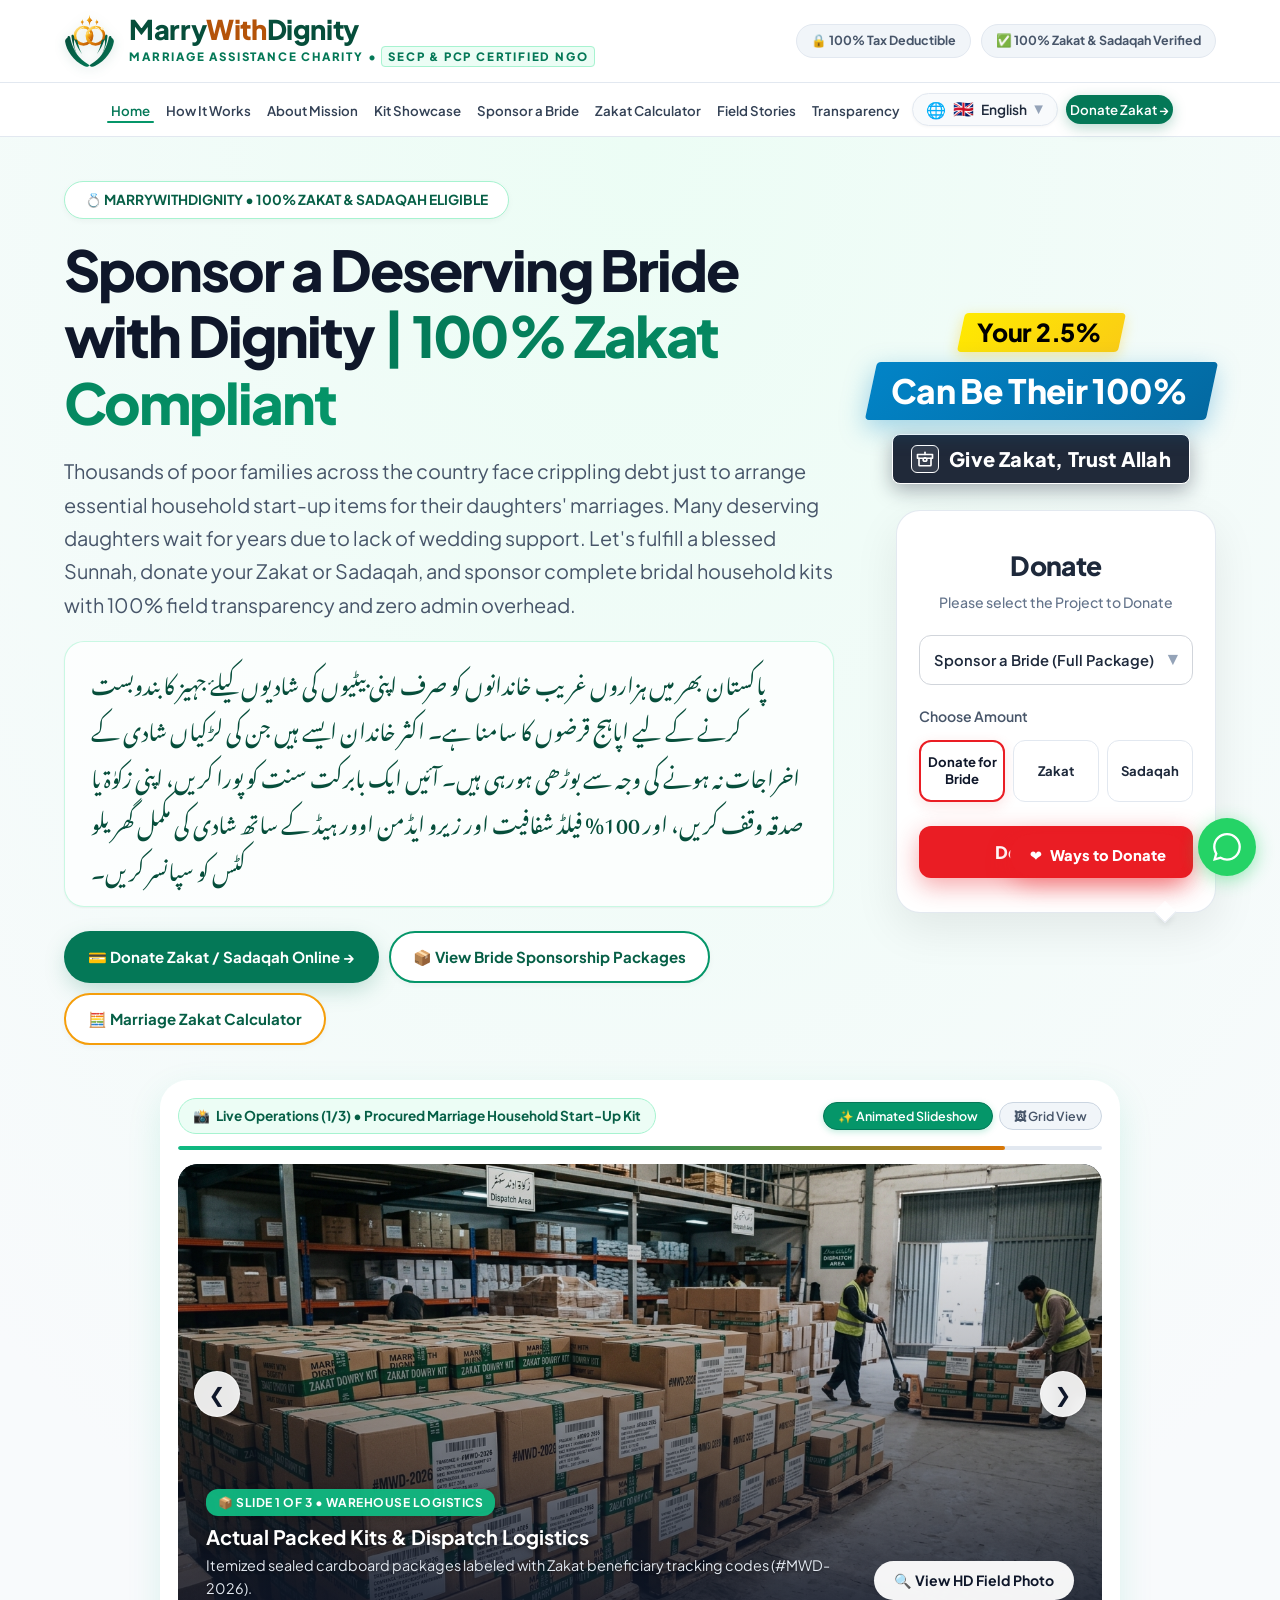
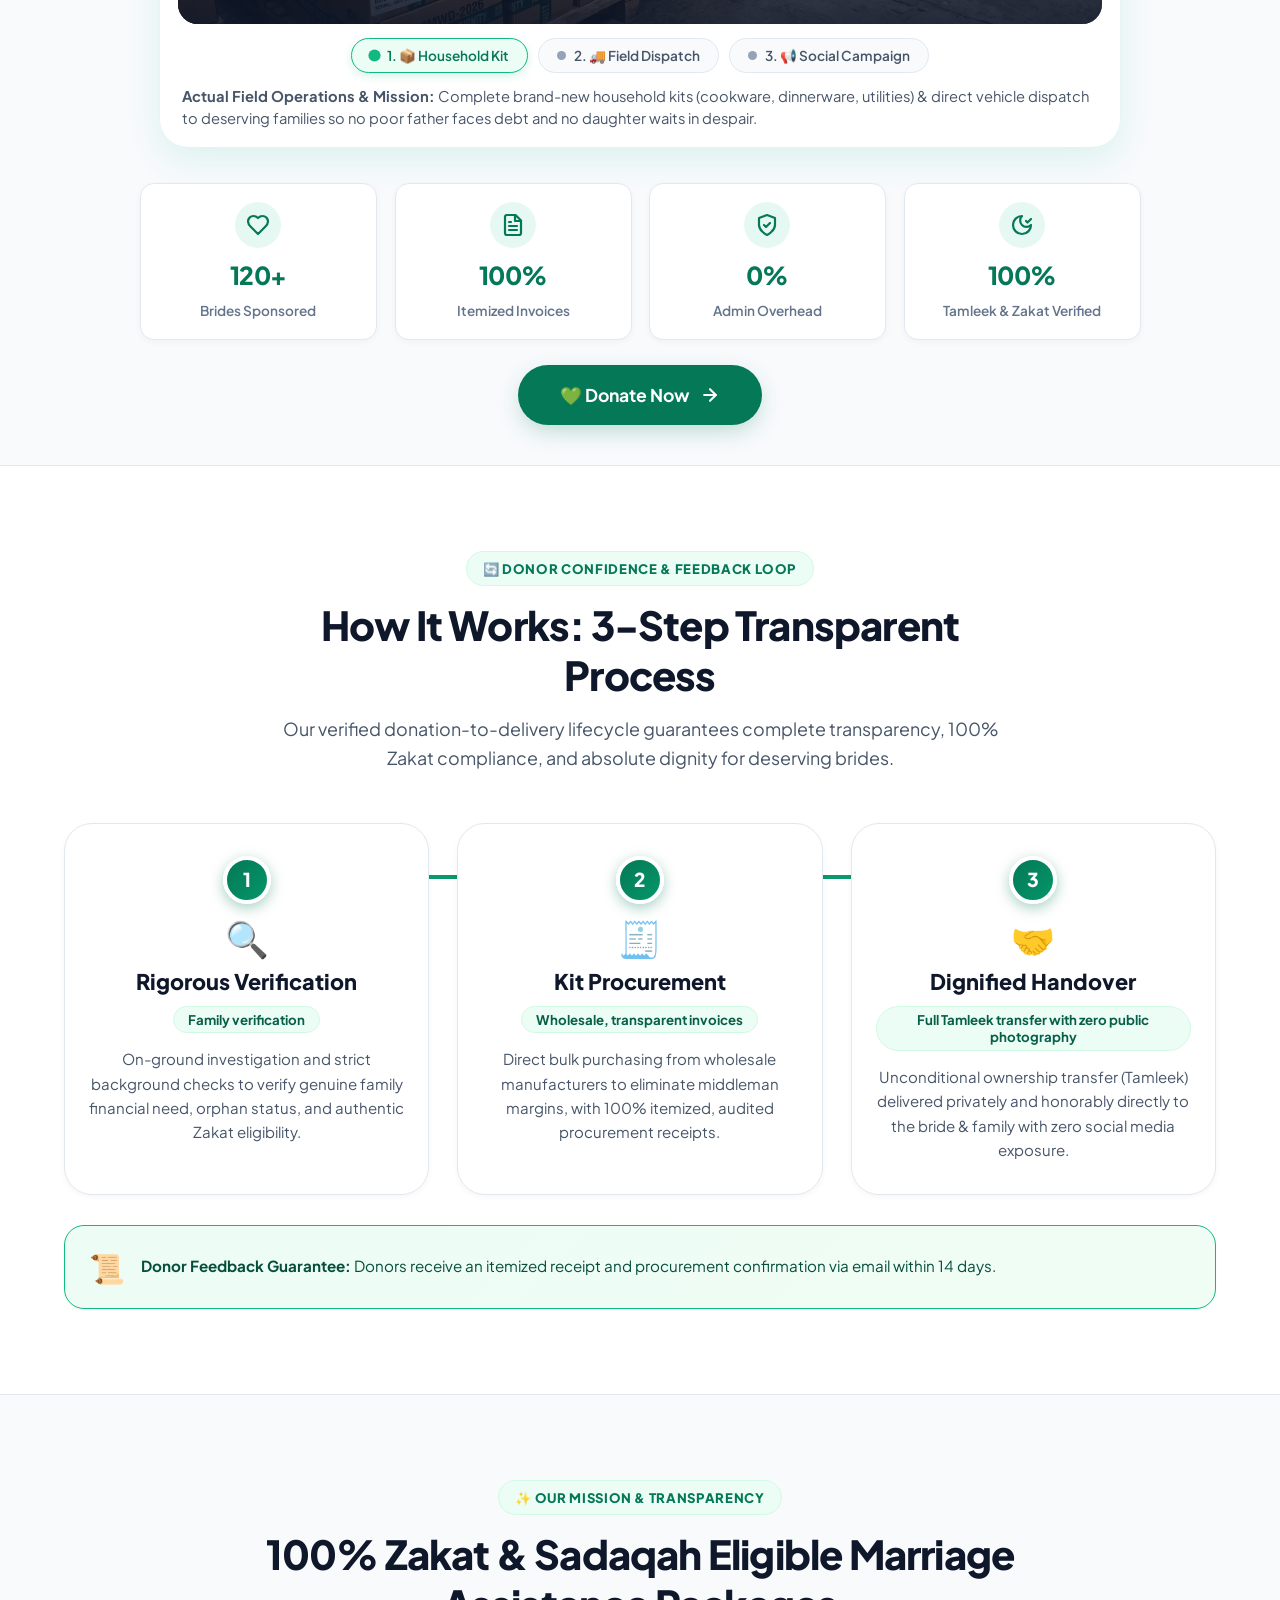
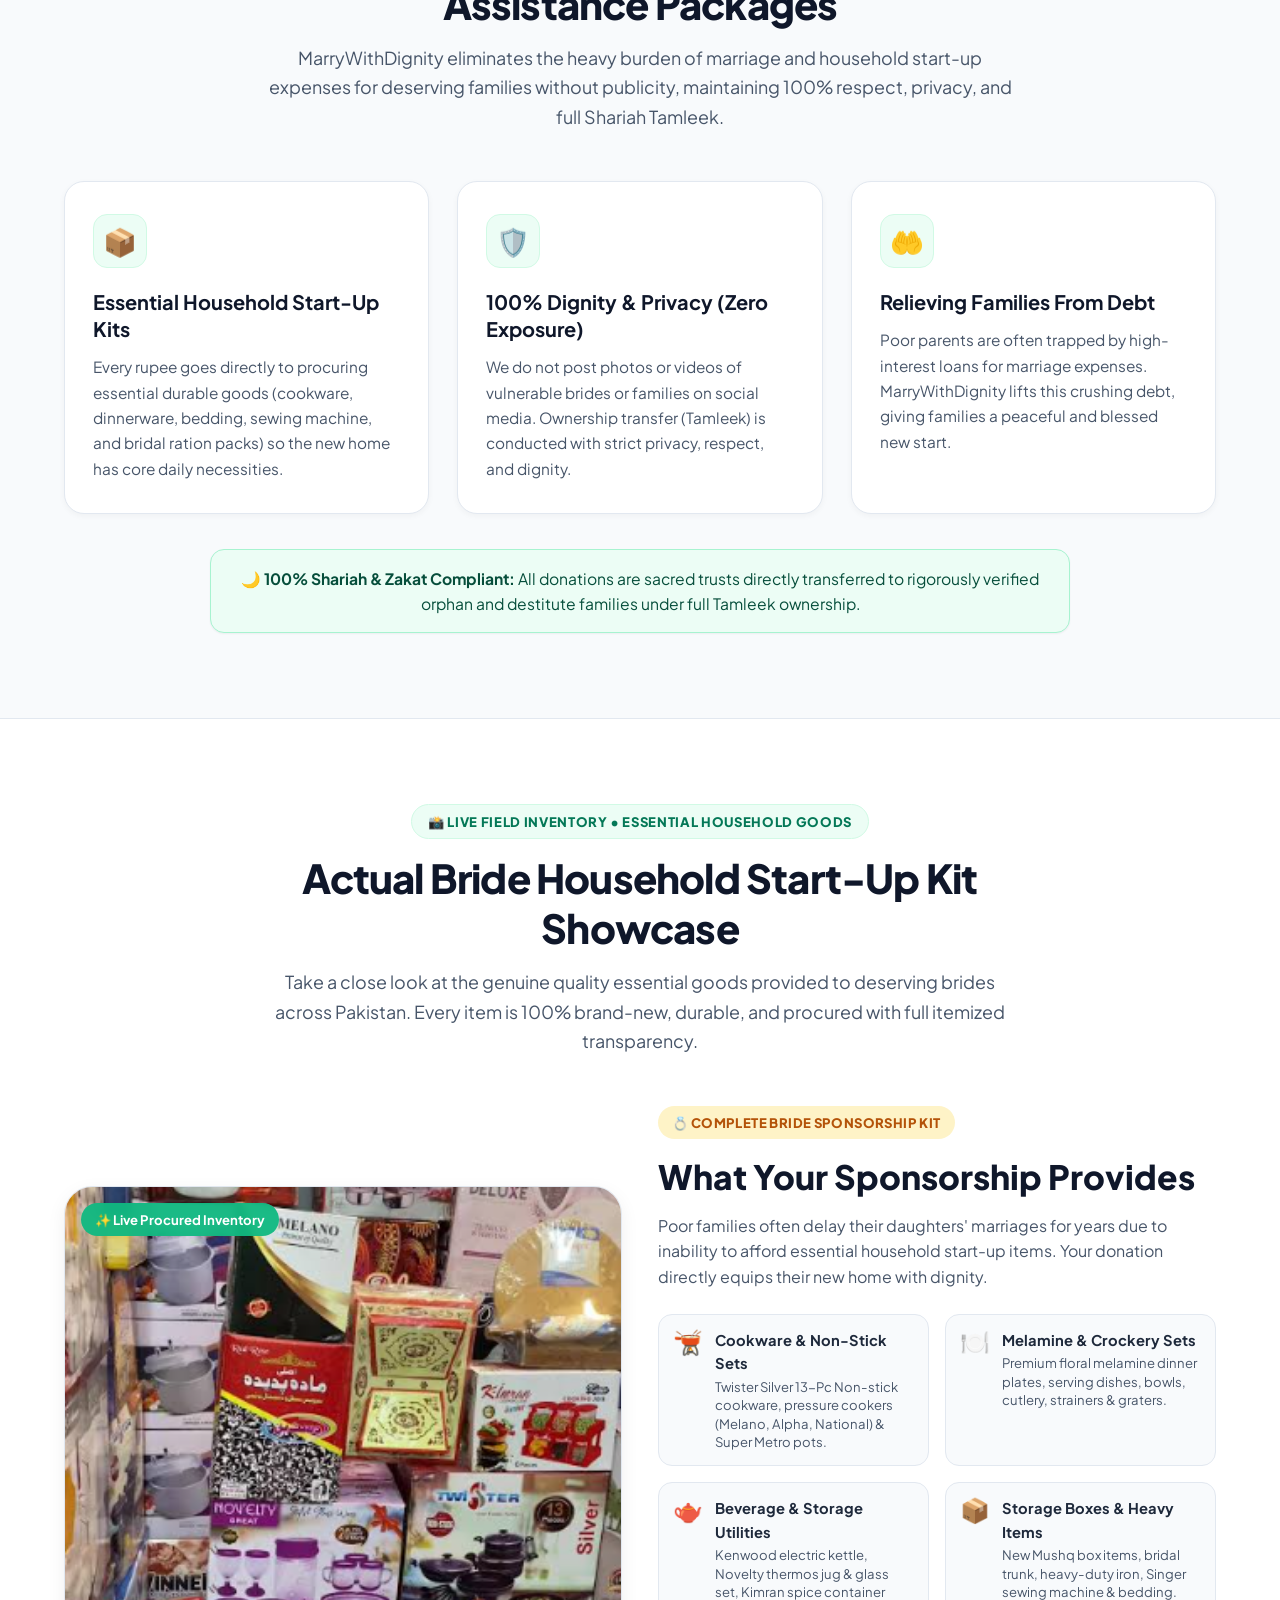
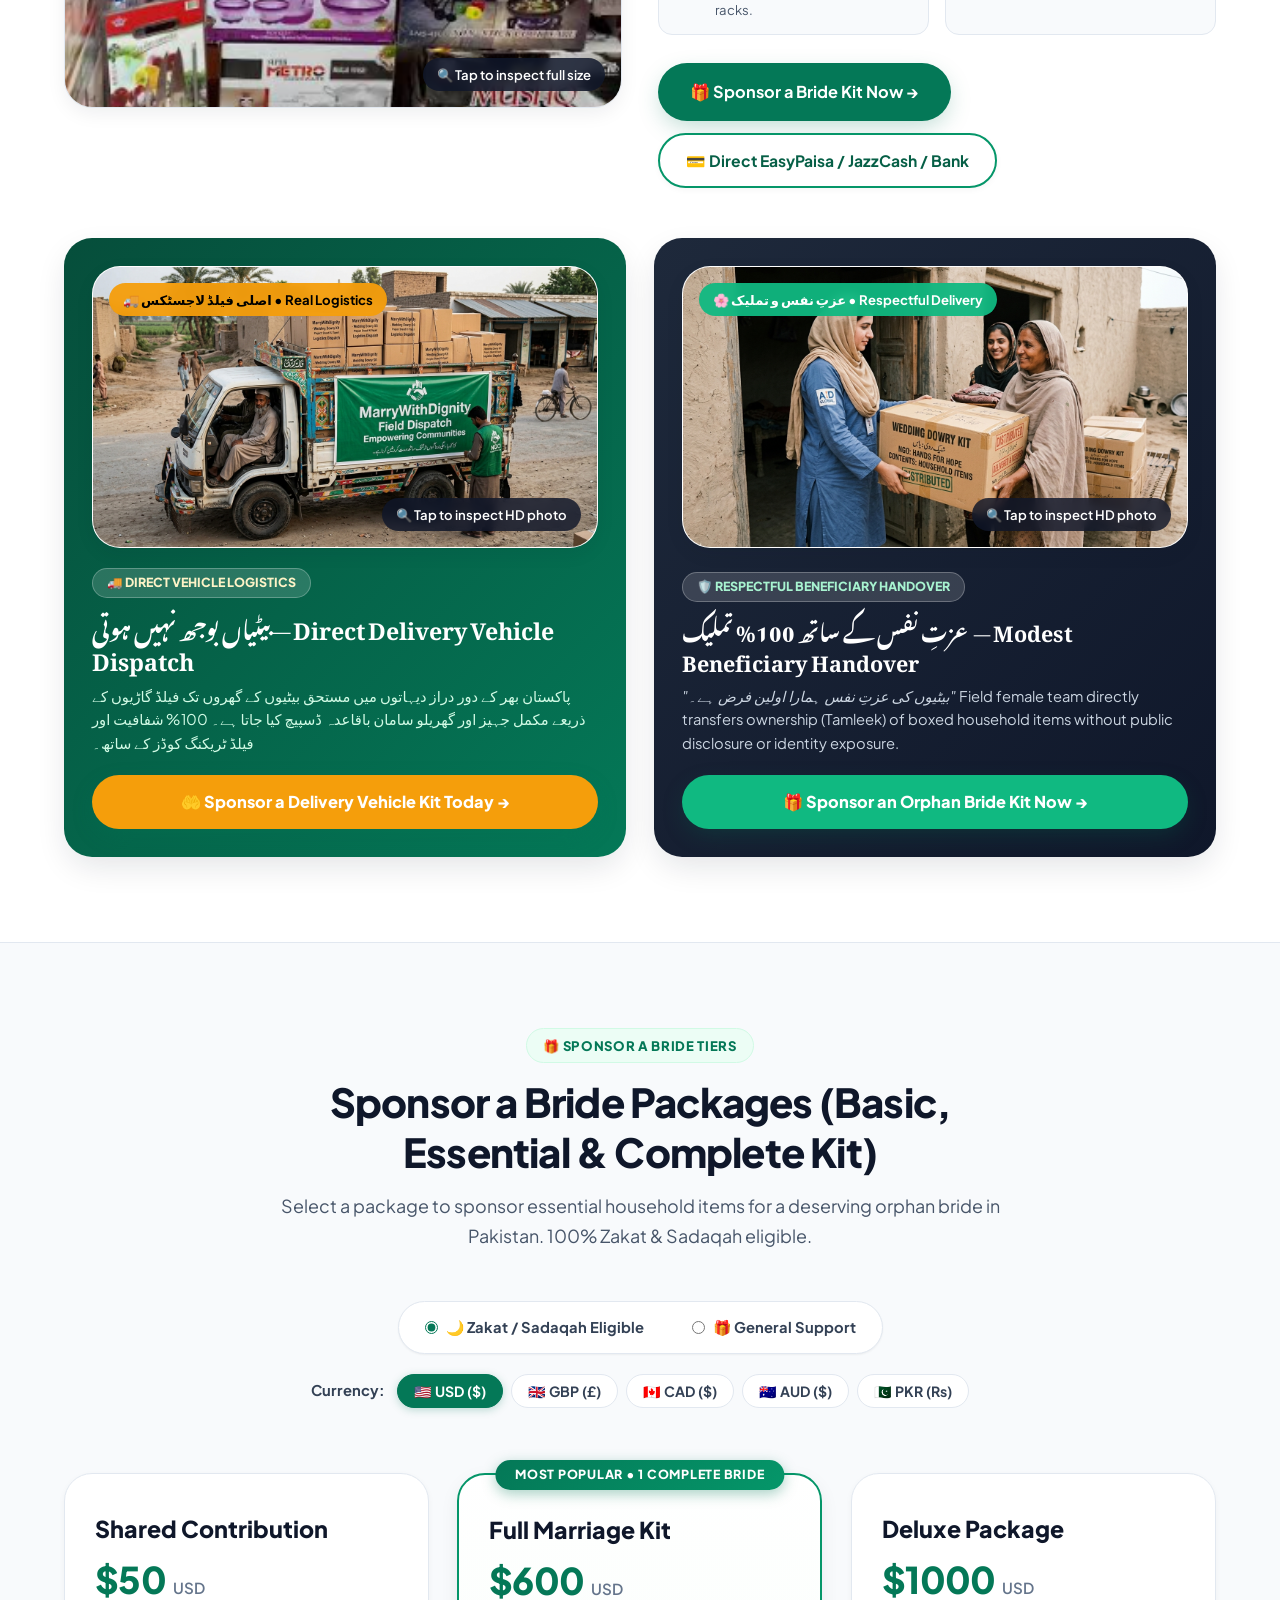
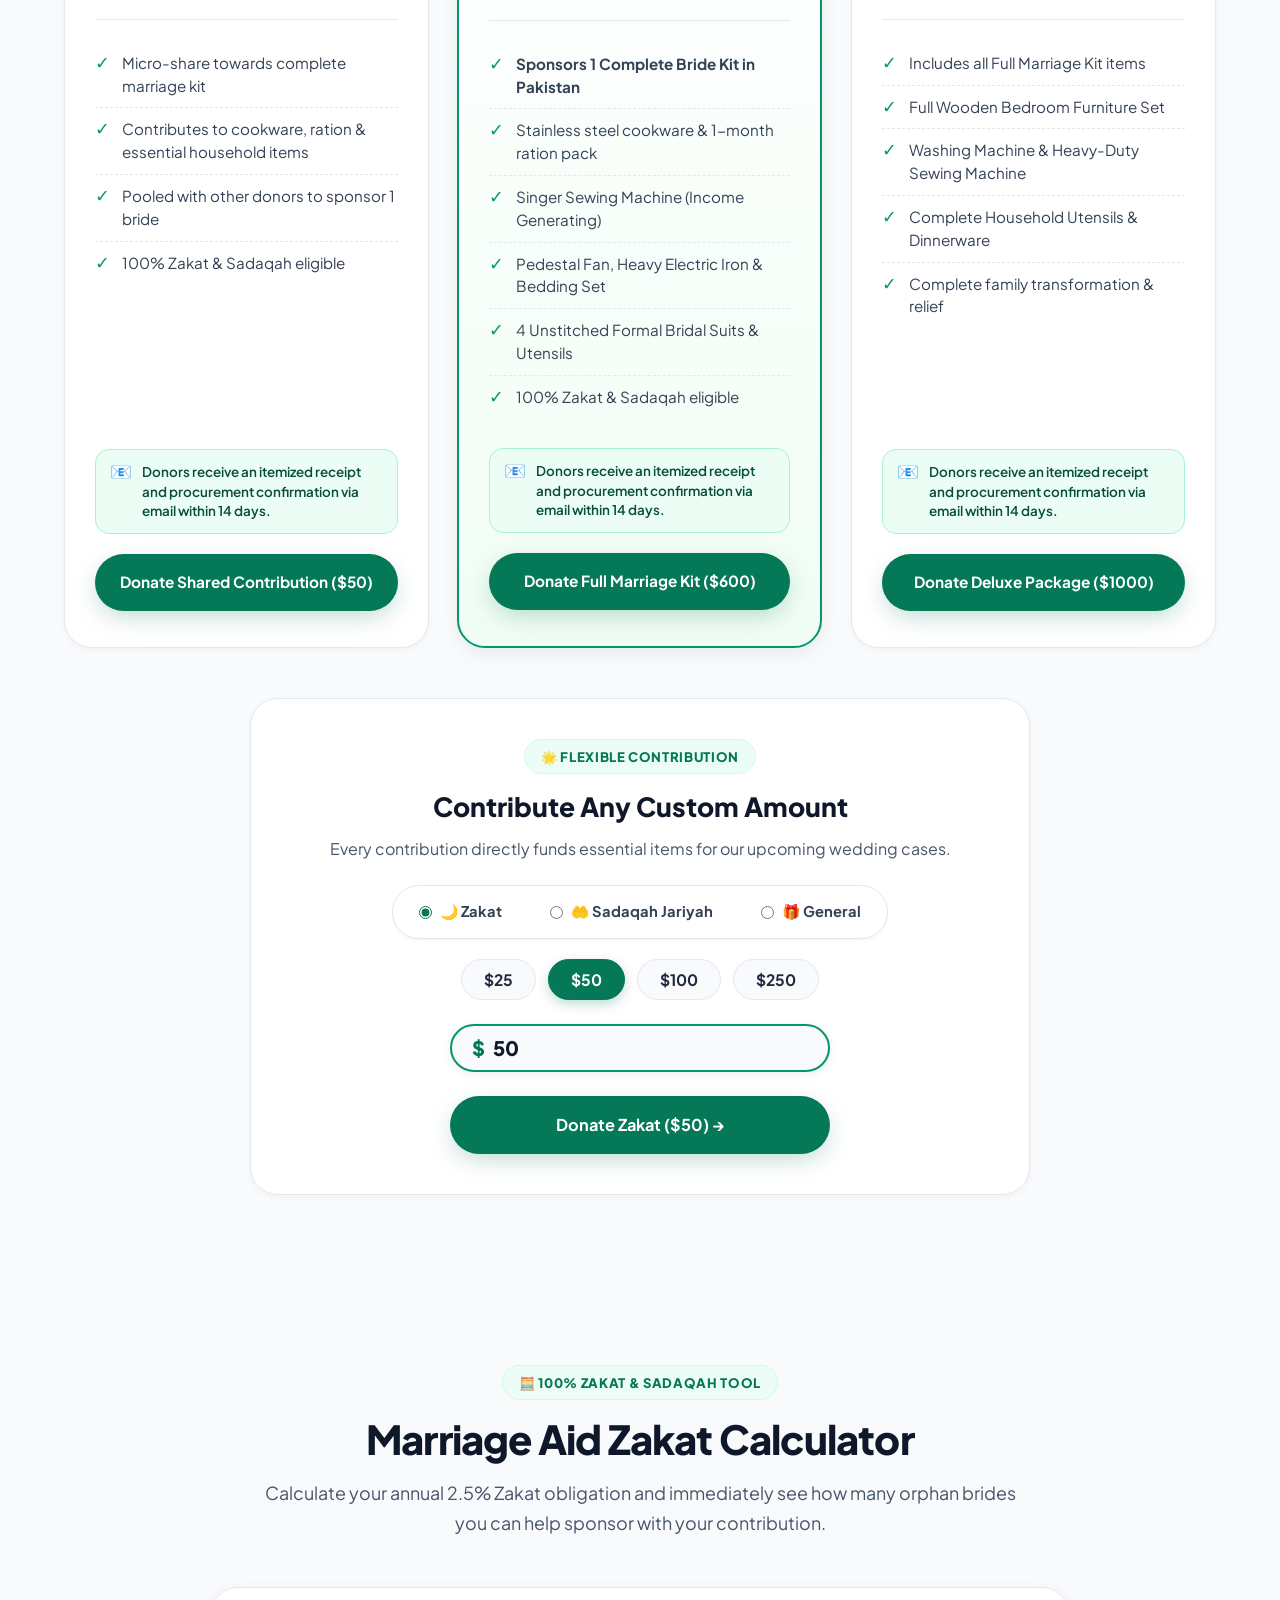
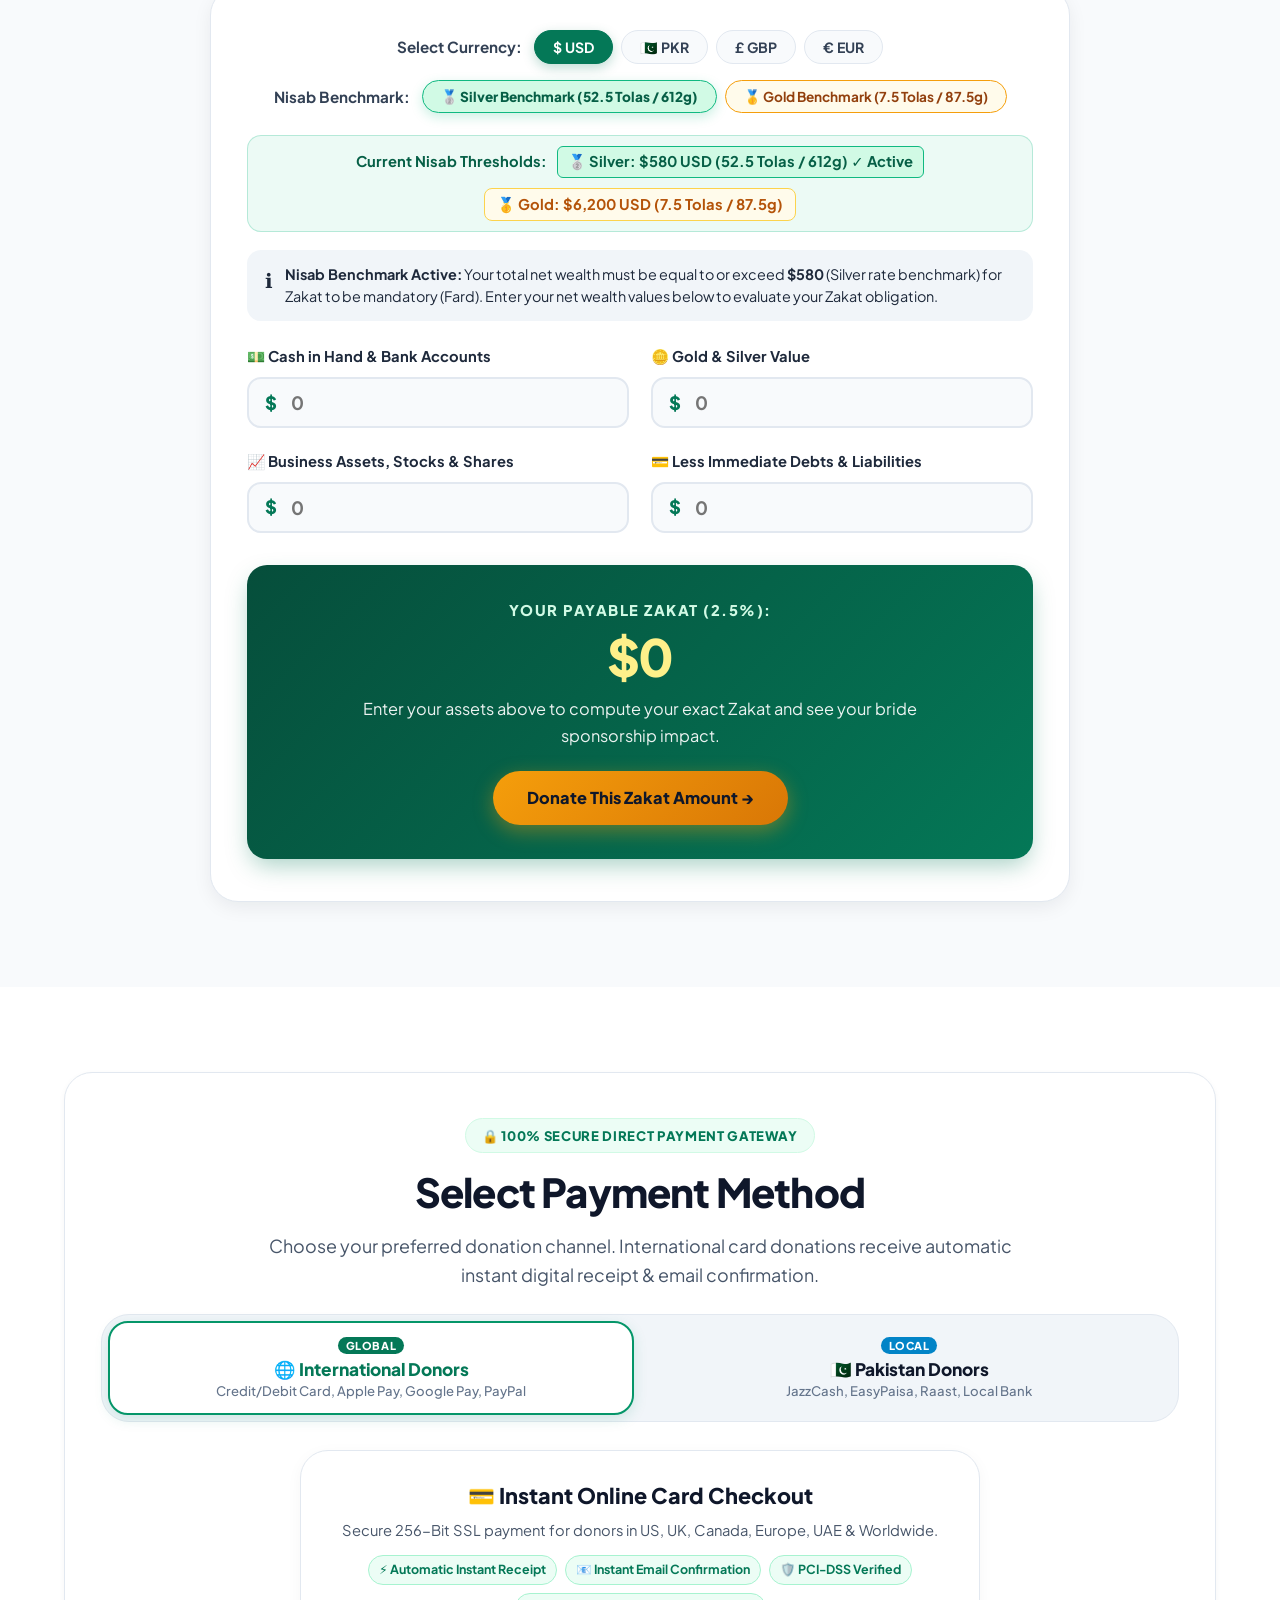
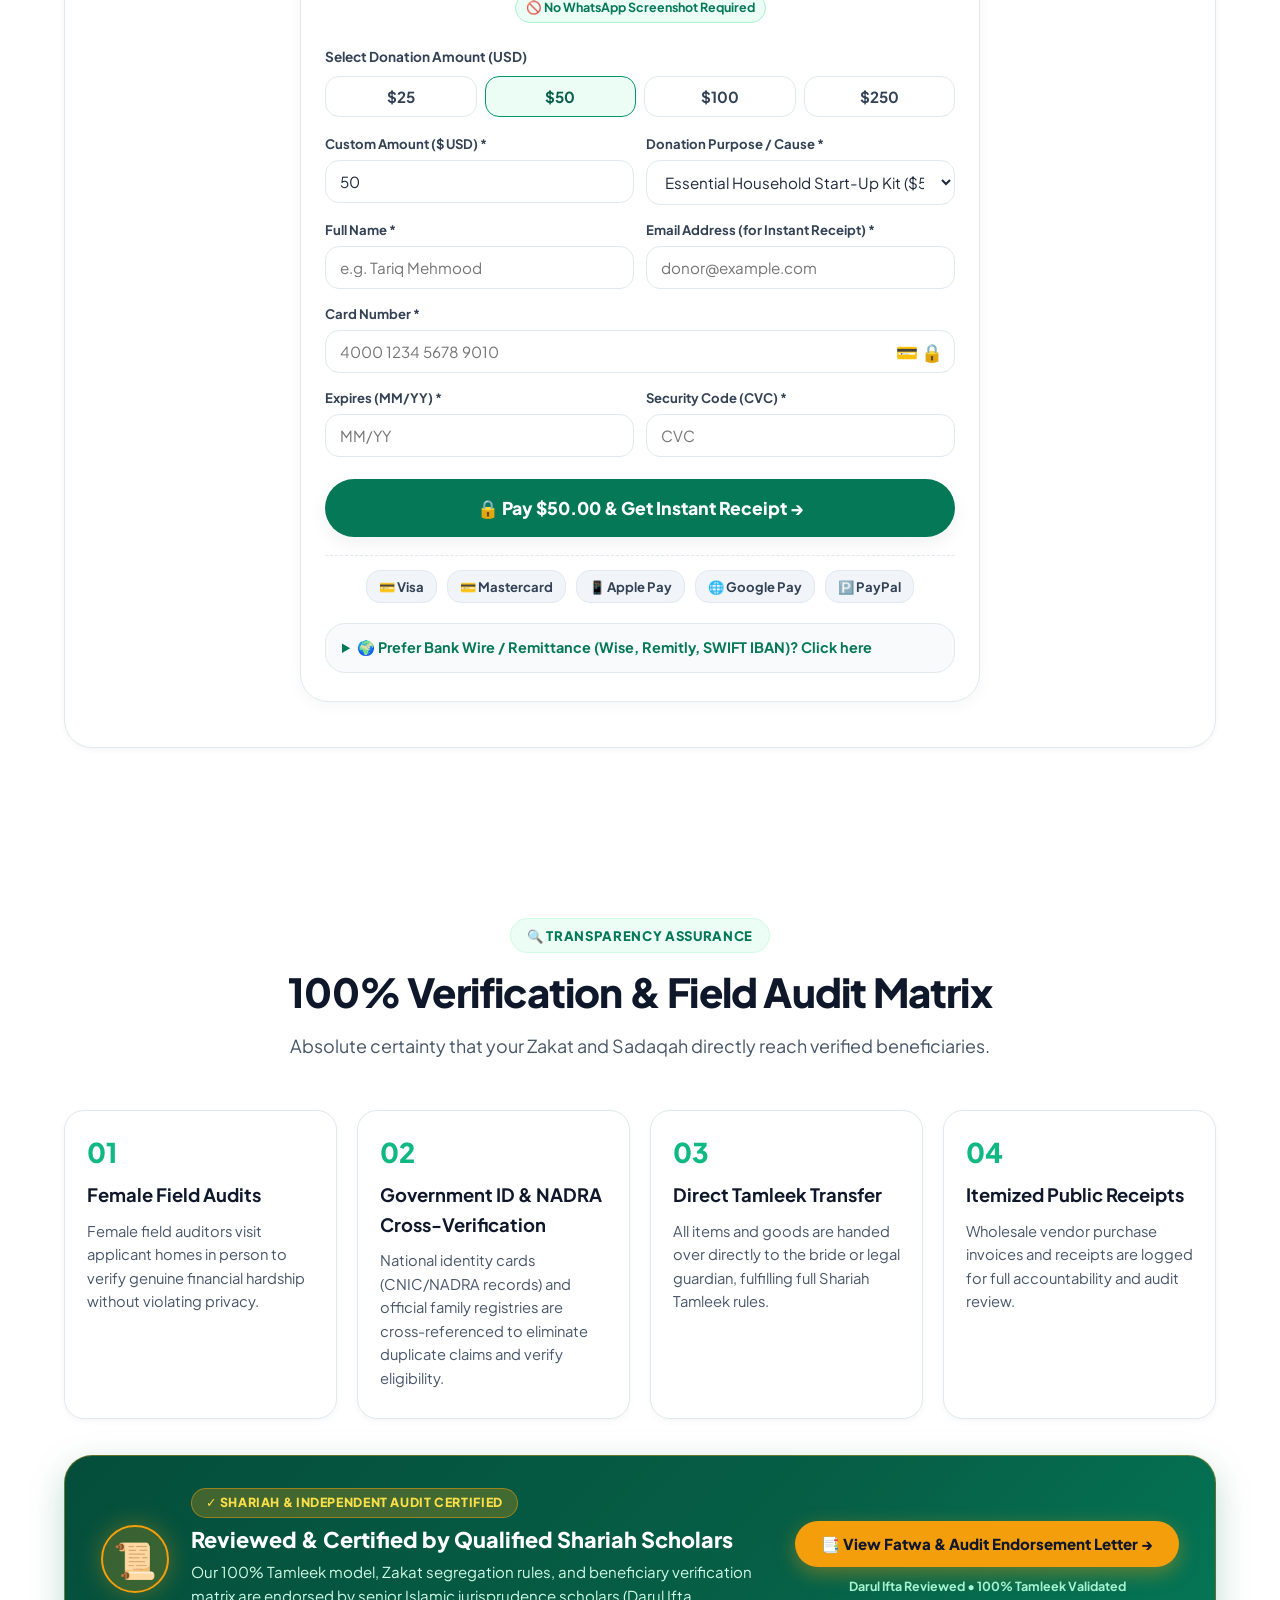
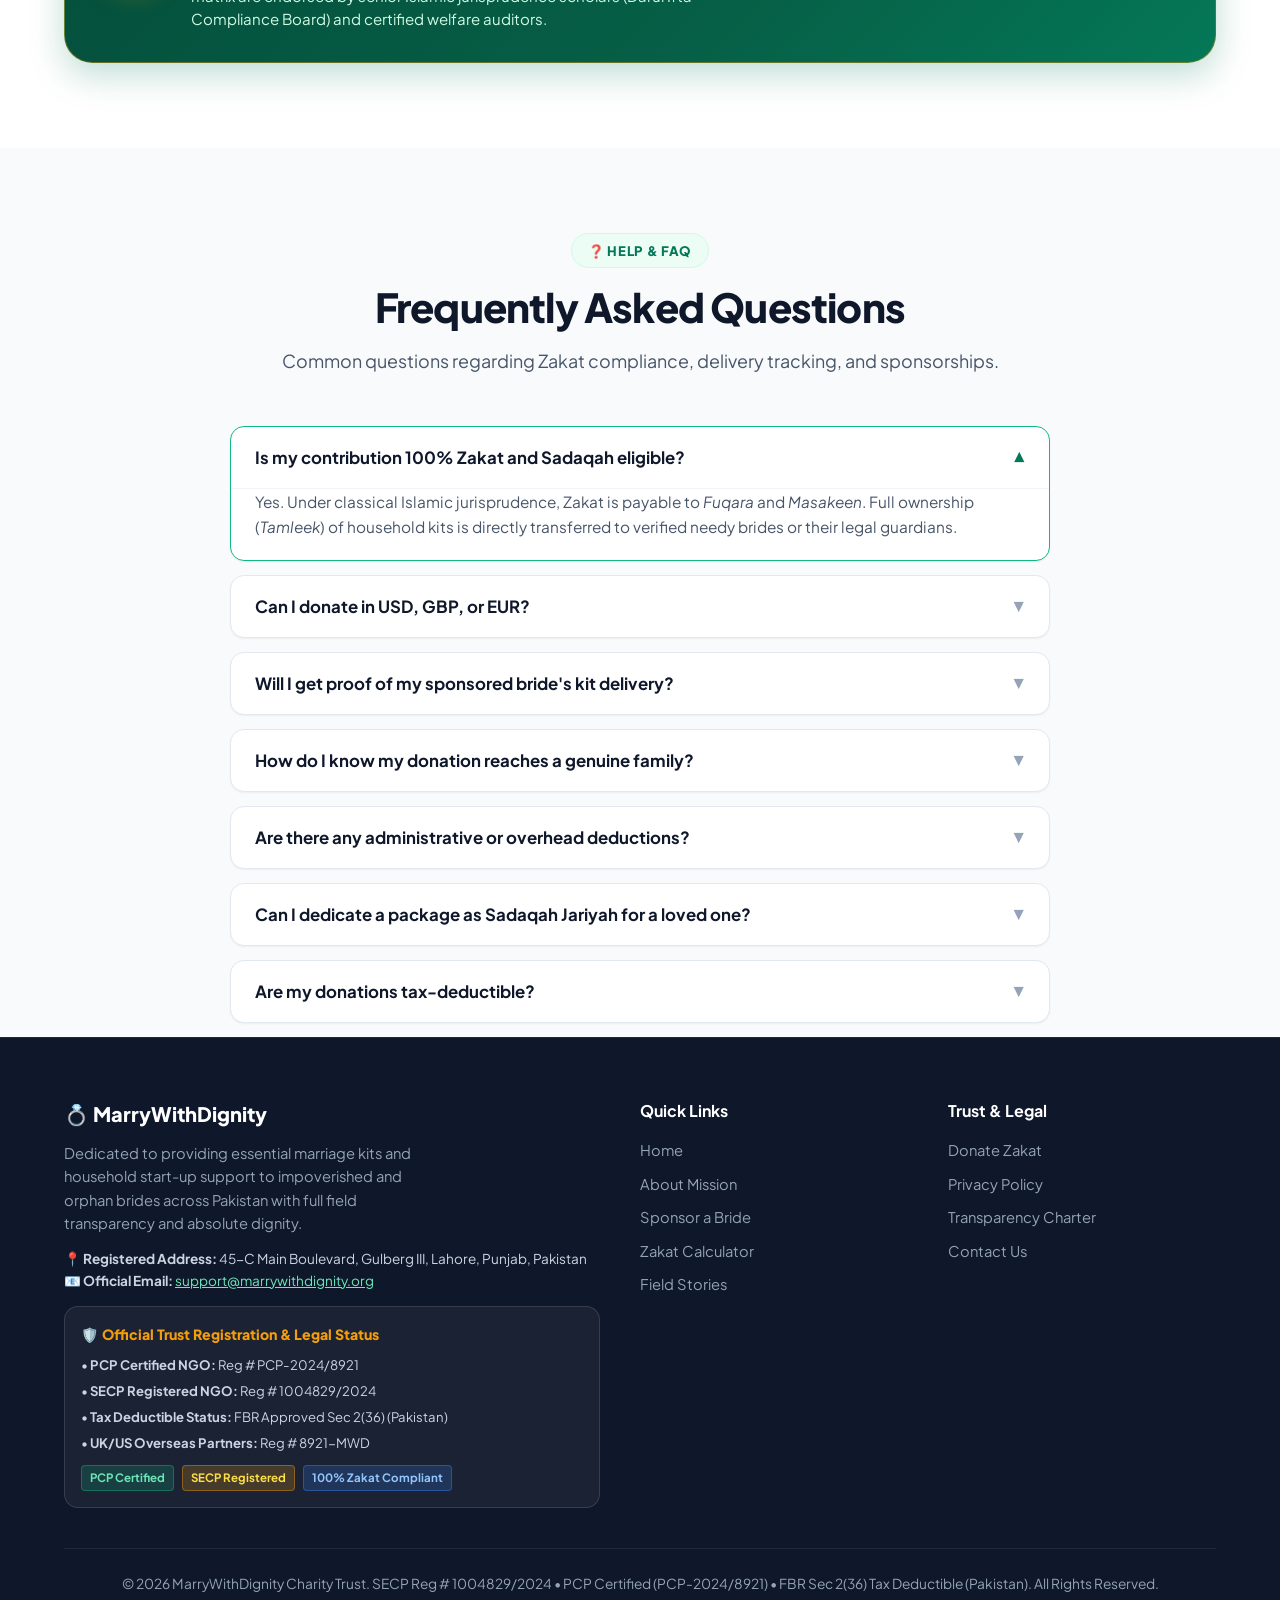
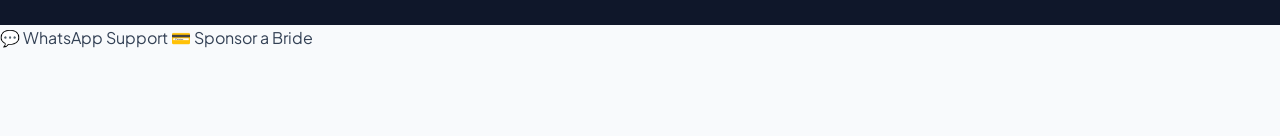
==== commit 336214d7: "Add files via upload" ====
--- a/index.html
+++ b/index.html
@@ -7,7 +7,7 @@
   <meta name="description" content="Empower underprivileged and orphan brides with dignity. Sponsor essential wedding and household packages through verified Zakat and Sadaqah donations.">
   <meta name="keywords" content="MarryWithDignity, sponsor a bride, marriage assistance charity, zakat for marriage, nikah charity, orphan bride donation, jaheez package charity pakistan, zakat calculator marriage aid">
   <meta name="robots" content="index, follow">
-  <link rel="canonical" href="https://azka1535.github.io/marrywithdignity/">
+  <link rel="canonical" href="https://marrywithdignity.vercel.app/">
 
   <!-- Favicon & Brand Icons -->
   <link rel="icon" type="image/svg+xml" href="favicon.svg">
@@ -20,17 +20,17 @@
 
   <!-- Open Graph / Facebook -->
   <meta property="og:type" content="website">
-  <meta property="og:url" content="https://azka1535.github.io/marrywithdignity/">
+  <meta property="og:url" content="https://marrywithdignity.vercel.app/">
   <meta property="og:title" content="Marry With Dignity | Sponsor Wedding Essentials for Deserving Brides">
   <meta property="og:description" content="Empower underprivileged and orphan brides with dignity. Sponsor essential wedding and household packages through verified Zakat and Sadaqah donations.">
-  <meta property="og:image" content="https://azka1535.github.io/marrywithdignity/images/og-image.png">
+  <meta property="og:image" content="https://marrywithdignity.vercel.app/images/og-image.png">
 
   <!-- Twitter -->
   <meta property="twitter:card" content="summary_large_image">
-  <meta property="twitter:url" content="https://azka1535.github.io/marrywithdignity/">
+  <meta property="twitter:url" content="https://marrywithdignity.vercel.app/">
   <meta property="twitter:title" content="Marry With Dignity | Sponsor Wedding Essentials for Deserving Brides">
   <meta property="twitter:description" content="Empower underprivileged and orphan brides with dignity. Sponsor essential wedding and household packages through verified Zakat and Sadaqah donations.">
-  <meta property="twitter:image" content="https://azka1535.github.io/marrywithdignity/images/og-image.png">
+  <meta property="twitter:image" content="https://marrywithdignity.vercel.app/images/og-image.png">
 
   <!-- Schema.org Non-Profit Charity JSON-LD -->
   <script type="application/ld+json">
@@ -39,8 +39,8 @@
     "@type": "NGO",
     "name": "MarryWithDignity",
     "alternateName": "Marry With Dignity Charity Trust",
-    "url": "https://azka1535.github.io/marrywithdignity/",
-    "logo": "https://azka1535.github.io/marrywithdignity/images/logo.png",
+    "url": "https://marrywithdignity.vercel.app/",
+    "logo": "https://marrywithdignity.vercel.app/images/logo.png",
     "description": "Non-profit charity providing 100% Zakat-eligible marriage assistance, bride sponsorship, and household essentials for underprivileged orphan daughters in Pakistan.",
     "areaServed": "Pakistan",
     "knowsAbout": ["Zakat on Marriage", "Sponsor a Bride", "Nikah Charity", "Marriage Assistance Grants"],
@@ -297,6 +297,48 @@
       border: 1.5px solid var(--slate-200);
     }
 
+    @media (max-width: 991px) {
+      .top-brand-container {
+        flex-direction: column;
+        align-items: center;
+        text-align: center;
+        gap: 12px;
+      }
+      .top-brand-trust-badges {
+        flex-wrap: wrap;
+        justify-content: center;
+        gap: 8px;
+      }
+    }
+
+    @media (max-width: 600px) {
+      .top-brand-header-strip {
+        padding: 10px 0;
+      }
+      .top-brand-logo-link {
+        gap: 10px;
+        align-items: center;
+      }
+      .top-brand-logo-img {
+        height: 42px;
+      }
+      .top-brand-title {
+        font-size: 1.35rem;
+      }
+      .top-brand-subtitle {
+        font-size: 0.62rem;
+        letter-spacing: 0.8px;
+        line-height: 1.25;
+      }
+      .top-brand-trust-badges {
+        gap: 6px;
+      }
+      .top-trust-item {
+        font-size: 0.72rem;
+        padding: 4px 10px;
+      }
+    }
+
     /* ========================================================
        STICKY NAVBAR
        ======================================================== */
@@ -4152,6 +4194,88 @@
     .donor-select-card:hover .donor-card-action .arrow {
       transform: translateX(5px);
     }
+
+    /* FLOATING WHATSAPP SUPPORT FAB */
+    .floating-wa-fab {
+      position: fixed;
+      bottom: 24px;
+      right: 24px;
+      z-index: 1600;
+      width: 58px;
+      height: 58px;
+      border-radius: 50%;
+      background: #25d366;
+      color: #ffffff;
+      display: flex;
+      align-items: center;
+      justify-content: center;
+      box-shadow: 0 4px 18px rgba(37, 211, 102, 0.45);
+      transition: all 0.25s cubic-bezier(0.4, 0, 0.2, 1);
+      text-decoration: none;
+    }
+    .floating-wa-fab:hover {
+      transform: scale(1.08) translateY(-2px);
+      background: #20ba5a;
+      box-shadow: 0 8px 24px rgba(37, 211, 102, 0.55);
+      color: #ffffff;
+    }
+    .floating-wa-tooltip {
+      position: absolute;
+      right: 68px;
+      top: 50%;
+      transform: translateY(-50%);
+      background: #0f172a;
+      color: #ffffff;
+      padding: 8px 14px;
+      border-radius: 8px;
+      font-size: 0.82rem;
+      font-weight: 600;
+      white-space: nowrap;
+      pointer-events: none;
+      opacity: 0;
+      visibility: hidden;
+      transition: opacity 0.2s ease, transform 0.2s ease;
+      box-shadow: 0 4px 12px rgba(0,0,0,0.18);
+    }
+    .floating-wa-tooltip::after {
+      content: '';
+      position: absolute;
+      right: -6px;
+      top: 50%;
+      transform: translateY(-50%);
+      border-width: 6px 0 6px 6px;
+      border-style: solid;
+      border-color: transparent transparent transparent #0f172a;
+    }
+    .floating-wa-fab:hover .floating-wa-tooltip {
+      opacity: 1;
+      visibility: visible;
+      transform: translateY(-50%) translateX(-4px);
+    }
+
+    .auto-donate-floating-trigger {
+      right: 94px !important;
+    }
+
+    @media (max-width: 480px) {
+      .floating-wa-fab {
+        bottom: 76px;
+        right: 16px;
+        width: 50px;
+        height: 50px;
+      }
+      .floating-wa-fab svg {
+        width: 24px;
+        height: 24px;
+      }
+      .auto-donate-floating-trigger {
+        bottom: 76px !important;
+        right: 76px !important;
+      }
+      .floating-wa-tooltip {
+        display: none;
+      }
+    }
   </style>
 </head>
 <body>
@@ -4948,7 +5072,7 @@
             Enter your assets above to compute your exact Zakat and see your bride sponsorship impact.
           </p>
           <a href="#payment-section" id="zakatDonateDirectBtn" class="btn-primary zakat-donate-btn" onclick="donateCalculatedZakat(event)">
-            <span>Donate This Zakat Amount Now →</span>
+            <span>Donate This Zakat Amount →</span>
           </a>
         </div>
       </div>
@@ -5020,6 +5144,7 @@
                     <option value="Full Marriage Kit ($600)">Full Marriage Kit ($600)</option>
                     <option value="Complete Bride Sponsorship ($800)">Complete Bride Sponsorship ($800)</option>
                     <option value="Deluxe Package ($1000)">Deluxe Package ($1000)</option>
+                    <option value="Marriage Zakat Fund">Marriage Zakat Fund (100% Zakat)</option>
                     <option value="100% Zakat on Marriage">100% Zakat on Marriage</option>
                     <option value="General Sadaqah / Marriage Fund">General Sadaqah Fund</option>
                   </select>
@@ -5181,11 +5306,11 @@
               </svg>
               <span>Upload Transfer Receipt</span>
             </button>
-            <a href="https://wa.me/923001801535?text=Assalam-o-Alaikum,%20I%20have%20sent%20a%20local%20donation%20for%20MarryWithDignity.%20Here%20is%20my%20payment%20proof." target="_blank" rel="noopener noreferrer" class="whatsapp-btn">
+            <a href="https://wa.me/923001801535?text=Assalam-o-Alaikum,%20I%20have%20transferred%20a%20donation%20for%20MarryWithDignity.%20Here%20is%20the%20receipt." target="_blank" rel="noopener noreferrer" class="whatsapp-btn">
               <svg xmlns="http://www.w3.org/2000/svg" width="22" height="22" fill="currentColor" viewBox="0 0 16 16">
                 <path d="M13.601 2.326A7.854 7.854 0 0 0 7.994 0C3.627 0 .068 3.558.064 7.926c0 1.399.366 2.76 1.057 3.965L0 16l4.204-1.102a7.933 7.933 0 0 0 3.79.965h.004c4.368 0 7.926-3.558 7.93-7.93A7.898 7.898 0 0 0 13.6 2.326zM7.994 14.521a6.573 6.573 0 0 1-3.356-.92l-.24-.144-2.494.654.666-2.433-.156-.251a6.56 6.56 0 0 1-1.007-3.505c0-3.626 2.957-6.584 6.591-6.584a6.56 6.56 0 0 1 4.66 1.931 6.557 6.557 0 0 1 1.928 4.66c-.004 3.639-2.961 6.592-6.592 6.592z"/>
               </svg>
-              <span>Send Receipt on WhatsApp</span>
+              <span>Send Payment Screenshot on WhatsApp</span>
             </a>
           </div>
         </div>
@@ -5700,8 +5825,11 @@
               <div class="checkout-input-group">
                 <label>Donation Purpose *</label>
                 <select class="checkout-input" id="cardCauseSelect">
-                  <option value="Essential Household Start-Up Kit">Essential Household Start-Up Kit</option>
-                  <option value="Complete Bride Sponsorship">Complete Bride Sponsorship</option>
+                  <option value="Essential Household Start-Up Kit ($50)">Essential Household Start-Up Kit ($50)</option>
+                  <option value="Full Marriage Kit ($600)">Full Marriage Kit ($600)</option>
+                  <option value="Complete Bride Sponsorship ($800)">Complete Bride Sponsorship ($800)</option>
+                  <option value="Deluxe Package ($1000)">Deluxe Package ($1000)</option>
+                  <option value="Marriage Zakat Fund">Marriage Zakat Fund (100% Zakat)</option>
                   <option value="100% Zakat on Marriage">100% Zakat on Marriage</option>
                   <option value="General Sadaqah / Marriage Fund">General Sadaqah Fund</option>
                 </select>
@@ -6026,6 +6154,24 @@
   <script>
     let currentCurrency = 'USD';
 
+    function scrollToPaymentSection(e) {
+      if (e && typeof e.preventDefault === 'function') e.preventDefault();
+      const targetSection = document.getElementById('payment-methods') || document.getElementById('payment-section') || document.querySelector('.payment-container-box');
+      if (targetSection) {
+        const navOffset = 80;
+        const elementPosition = targetSection.getBoundingClientRect().top + window.pageYOffset;
+        const offsetPosition = elementPosition - navOffset;
+
+        window.scrollTo({
+          top: Math.max(0, offsetPosition),
+          behavior: 'smooth'
+        });
+
+        targetSection.classList.add('highlight-inject');
+        setTimeout(() => targetSection.classList.remove('highlight-inject'), 2200);
+      }
+    }
+
     function switchPaymentTab(tab) {
       const intlTab = document.getElementById('payTabIntl');
       const localTab = document.getElementById('payTabLocal');
@@ -6053,11 +6199,13 @@
 
       if (curr === 'PKR') {
         switchPaymentTab('local');
+        switchMainPaymentTab('pak');
       } else {
         switchPaymentTab('intl');
-      }
-
-      const currencySymbols = { USD: '$', GBP: '£', CAD: '$', AUD: '$', PKR: 'Rs. ' };
+        switchMainPaymentTab('intl');
+      }
+
+      const currencySymbols = { USD: '$', GBP: '£', CAD: 'CA$', AUD: 'A$', PKR: 'Rs. ' };
       
       // Update package prices
       document.querySelectorAll('.pkg-price').forEach(priceEl => {
@@ -6066,7 +6214,7 @@
           if (curr === 'PKR') {
             priceEl.innerHTML = `Rs. ${amount}`;
           } else {
-            priceEl.innerHTML = `${currencySymbols[curr]}${amount}`;
+            priceEl.innerHTML = `${currencySymbols[curr] || '$'}${amount}`;
           }
         }
       });
@@ -6088,8 +6236,47 @@
           if (curr === 'PKR') {
             btn.textContent = `Donate ${name} (Rs. ${amount})`;
           } else {
-            btn.textContent = `Donate ${name} (${currencySymbols[curr]}${amount})`;
+            btn.textContent = `Donate ${name} (${currencySymbols[curr] || '$'}${amount})`;
           }
+        }
+      });
+
+      // Dynamic quick-select preset mapping
+      const presetMap = {
+        USD: [25, 50, 100, 250],
+        GBP: [20, 40, 80, 200],
+        CAD: [35, 70, 140, 350],
+        AUD: [40, 75, 150, 375],
+        PKR: [7000, 14000, 28000, 70000]
+      };
+      const presetFormatMap = {
+        USD: ['$25', '$50', '$100', '$250'],
+        GBP: ['£20', '£40', '£80', '£200'],
+        CAD: ['CA$35', 'CA$70', 'CA$140', 'CA$350'],
+        AUD: ['A$40', 'A$75', 'A$150', 'A$375'],
+        PKR: ['Rs. 7k', 'Rs. 14k', 'Rs. 28k', 'Rs. 70k']
+      };
+
+      const vals = presetMap[curr] || presetMap.USD;
+      const formats = presetFormatMap[curr] || presetFormatMap.USD;
+
+      // Update custom donation preset buttons
+      const customPresets = document.querySelectorAll('.custom-presets .preset-btn');
+      customPresets.forEach((btn, i) => {
+        if (vals[i] !== undefined) {
+          btn.textContent = formats[i];
+          btn.setAttribute('data-amt', vals[i]);
+          btn.onclick = function() { selectPresetAmount(vals[i], this); };
+        }
+      });
+
+      // Update checkout amount grid pills
+      const checkoutPills = document.querySelectorAll('.checkout-amount-grid .checkout-amount-btn');
+      checkoutPills.forEach((btn, i) => {
+        if (vals[i] !== undefined) {
+          btn.textContent = formats[i];
+          btn.setAttribute('data-amt', vals[i]);
+          btn.onclick = function() { setInlineAmount(vals[i], this); };
         }
       });
 
@@ -6101,10 +6288,25 @@
         if (el) el.textContent = currencySymbols[curr] || '$';
       });
 
+      // Set default input amount if matching standard preset
+      const customInput = document.getElementById('customAmountInput');
+      if (customInput && (!customInput.value || customInput.value === '50' || customInput.value === '14000')) {
+        customInput.value = vals[1];
+      }
+      const inlineInput = document.getElementById('inlineCardAmountInput');
+      if (inlineInput && (!inlineInput.value || inlineInput.value === '50' || inlineInput.value === '14000')) {
+        inlineInput.value = vals[1];
+      }
+      const cardInput = document.getElementById('cardAmountInput');
+      if (cardInput && (!cardInput.value || cardInput.value === '50' || cardInput.value === '14000')) {
+        cardInput.value = vals[1];
+      }
+
       updateCustomDonateBtn();
-      calculateZakat();
-    }
-
+      updateInlineBtnText();
+      updateCardBtnText();
+      if (typeof calculateZakat === 'function') calculateZakat();
+    }
 
     function selectPresetAmount(amt, btnEl) {
       const input = document.getElementById('customAmountInput');
@@ -6125,10 +6327,10 @@
       const selectedTypeEl = document.querySelector('input[name="donation_type_custom"]:checked');
       const typeLabel = selectedTypeEl ? selectedTypeEl.value : 'Donation';
 
-      const currencySymbols = { USD: '$', GBP: '£', CAD: '$', AUD: '$', PKR: 'Rs. ' };
+      const currencySymbols = { USD: '$', GBP: '£', CAD: 'CA$', AUD: 'A$', PKR: 'Rs. ' };
       const sym = currencySymbols[currentCurrency] || '$';
       const num = input && input.value ? Number(input.value) : 0;
-      const formatted = num > 0 ? num.toLocaleString() : '0';
+      const formatted = num > 0 ? (currentCurrency === 'PKR' ? num.toLocaleString('en-US') : num.toLocaleString()) : '0';
       
       if (currentCurrency === 'PKR') {
         btn.innerHTML = `<span>Donate ${typeLabel} (Rs. ${formatted}) →</span>`;
@@ -6168,13 +6370,15 @@
     function showCopiedFeedback(btnElement) {
       if (!btnElement) return;
       const originalText = btnElement.innerHTML;
-      btnElement.innerHTML = '✓ Copied!';
+      btnElement.innerHTML = 'Copied! ✓';
       btnElement.style.background = '#047857';
       btnElement.style.color = '#ffffff';
+      btnElement.style.borderColor = '#047857';
       setTimeout(() => {
         btnElement.innerHTML = originalText;
         btnElement.style.background = '';
         btnElement.style.color = '';
+        btnElement.style.borderColor = '';
       }, 2000);
     }
 
@@ -6182,7 +6386,6 @@
       const item = btn.parentElement;
       const isActive = item.classList.contains('active');
       
-      // Close all other items
       document.querySelectorAll('.faq-item').forEach(el => el.classList.remove('active'));
       
       if (!isActive) {
@@ -6225,7 +6428,7 @@
       if (!input || !submitBtn) return;
       const amt = parseFloat(input.value) || 0;
       const curr = typeof currentCurrency !== 'undefined' ? currentCurrency : 'USD';
-      const currencySymbols = { USD: '$', GBP: '£', CAD: '$', AUD: '$', PKR: 'Rs. ' };
+      const currencySymbols = { USD: '$', GBP: '£', CAD: 'CA$', AUD: 'A$', PKR: 'Rs. ' };
       const sym = currencySymbols[curr] || '$';
 
       if (curr === 'PKR') {
@@ -6240,7 +6443,7 @@
     // ========================================================
     function selectDonationAndScroll(options = {}) {
       const currency = options.currency || (typeof currentCurrency !== 'undefined' ? currentCurrency : 'USD');
-      const currencySymbols = { USD: '$', GBP: '£', CAD: '$', AUD: '$', PKR: 'Rs. ' };
+      const currencySymbols = { USD: '$', GBP: '£', CAD: 'CA$', AUD: 'A$', PKR: 'Rs. ' };
 
       let rawAmt = options.amount;
       if (typeof rawAmt === 'string') {
@@ -6290,7 +6493,7 @@
         }
 
         if (!optionMatched) {
-          if (causeText.includes('Zakat')) causeSelect.value = '100% Zakat on Marriage';
+          if (causeText.includes('Zakat')) causeSelect.value = 'Marriage Zakat Fund';
           else if (causeText.includes('Sadaqah') || causeText.includes('General')) causeSelect.value = 'General Sadaqah / Marriage Fund';
           else if (causeText.includes('600')) causeSelect.value = 'Full Marriage Kit ($600)';
           else if (causeText.includes('1000')) causeSelect.value = 'Deluxe Package ($1000)';
@@ -6323,7 +6526,14 @@
       const cardAmountInput = document.getElementById('cardAmountInput');
       if (cardAmountInput) cardAmountInput.value = amount;
       const cardCauseSelect = document.getElementById('cardCauseSelect');
-      if (cardCauseSelect && options.cause) cardCauseSelect.value = options.cause;
+      if (cardCauseSelect && options.cause) {
+        for (let i = 0; i < cardCauseSelect.options.length; i++) {
+          if (cardCauseSelect.options[i].value === options.cause || cardCauseSelect.options[i].text.includes(options.cause)) {
+            cardCauseSelect.selectedIndex = i;
+            break;
+          }
+        }
+      }
 
       const receiptAmount = document.getElementById('receiptAmount');
       if (receiptAmount) receiptAmount.value = amount;
@@ -6332,20 +6542,7 @@
       const receiptCurrency = document.getElementById('receiptCurrency');
       if (receiptCurrency) receiptCurrency.value = currency;
 
-      const targetSection = document.getElementById('payment-section') || document.getElementById('payment-methods') || document.querySelector('.payment-container-box');
-      if (targetSection) {
-        const navOffset = 90;
-        const elementPosition = targetSection.getBoundingClientRect().top + window.pageYOffset;
-        const offsetPosition = elementPosition - navOffset;
-
-        window.scrollTo({
-          top: Math.max(0, offsetPosition),
-          behavior: 'smooth'
-        });
-
-        targetSection.classList.add('highlight-inject');
-        setTimeout(() => targetSection.classList.remove('highlight-inject'), 2200);
-      }
+      scrollToPaymentSection();
     }
 
     function handlePackageButtonClick(e, btn) {
@@ -6381,7 +6578,7 @@
       const selectedTypeEl = document.querySelector('input[name="donation_type_custom"]:checked');
       const typeVal = selectedTypeEl ? selectedTypeEl.value : 'Zakat';
 
-      let causeName = '100% Zakat on Marriage';
+      let causeName = 'Marriage Zakat Fund';
       if (typeVal === 'Sadaqah' || typeVal === 'General Support' || typeVal === 'General') {
         causeName = 'General Sadaqah / Marriage Fund';
       }
@@ -6413,10 +6610,43 @@
 
       selectDonationAndScroll({
         amount: zakat,
-        cause: '100% Zakat on Marriage',
+        cause: 'Marriage Zakat Fund',
         type: 'Zakat',
         currency: currentZakatCurrency || (typeof currentCurrency !== 'undefined' ? currentCurrency : 'USD')
       });
+    }
+
+    function validateCardCheckoutForm(cardNum, expiry, cvc, email) {
+      const cleanCard = (cardNum || '').replace(/\D/g, '');
+      if (cleanCard.length < 15 || cleanCard.length > 19) {
+        alert('Please enter a valid 16-digit card number.');
+        return false;
+      }
+
+      const expiryParts = (expiry || '').split('/');
+      if (expiryParts.length !== 2) {
+        alert('Please enter expiry date in MM/YY format (e.g. 12/28).');
+        return false;
+      }
+      const month = parseInt(expiryParts[0], 10);
+      if (isNaN(month) || month < 1 || month > 12) {
+        alert('Please enter a valid expiry month (01-12).');
+        return false;
+      }
+
+      const cleanCvc = (cvc || '').replace(/\D/g, '');
+      if (cleanCvc.length < 3 || cleanCvc.length > 4) {
+        alert('Please enter a valid 3 or 4 digit CVC security code.');
+        return false;
+      }
+
+      const emailRegex = /^[^\s@]+@[^\s@]+\.[^\s@]+$/;
+      if (!emailRegex.test(email || '')) {
+        alert('Please enter a valid email address to receive your instant digital receipt.');
+        return false;
+      }
+
+      return true;
     }
 
     function processInlineCardCheckout(e) {
@@ -6426,21 +6656,36 @@
       const emailInput = document.getElementById('inlineCardEmailInput');
       const nameInput = document.getElementById('inlineCardNameInput');
       const causeSelect = document.getElementById('inlineCardCauseSelect');
+      const cardNumInput = document.getElementById('inlineCardNumberInput');
+      const expiryInput = document.getElementById('inlineCardExpiryInput');
+      const cvcInput = document.getElementById('inlineCardCvcInput');
 
       const amount = parseFloat(amountInput?.value) || 50;
-      const email = emailInput?.value || 'donor@example.com';
+      const email = emailInput?.value || '';
       const name = nameInput?.value || 'Valued Donor';
       const cause = causeSelect?.options[causeSelect.selectedIndex]?.text || 'Essential Household Start-Up Kit';
+      const cardNum = cardNumInput?.value || '';
+      const expiry = expiryInput?.value || '';
+      const cvc = cvcInput?.value || '';
+
+      if (!validateCardCheckoutForm(cardNum, expiry, cvc, email)) {
+        return;
+      }
+
+      const curr = typeof currentCurrency !== 'undefined' ? currentCurrency : 'USD';
+      const currencySymbols = { USD: '$', GBP: '£', CAD: 'CA$', AUD: 'A$', PKR: 'Rs. ' };
+      const sym = currencySymbols[curr] || '$';
+      const formattedAmt = curr === 'PKR' ? `Rs. ${amount.toLocaleString('en-US')}` : `${sym}${amount.toFixed(2)} ${curr}`;
 
       if (submitBtn) {
         submitBtn.disabled = true;
-        submitBtn.innerHTML = `<span>⏳ Processing 256-Bit SSL Payment...</span>`;
+        submitBtn.innerHTML = `<span>⏳ Encrypting &amp; Processing 256-Bit SSL Payment...</span>`;
       }
 
       setTimeout(() => {
         if (submitBtn) {
           submitBtn.disabled = false;
-          submitBtn.innerHTML = `<span>🔒 Pay $${amount.toFixed(2)} & Get Instant Receipt →</span>`;
+          updateInlineBtnText();
         }
 
         openCardModal();
@@ -6458,7 +6703,7 @@
         const successCause = document.getElementById('successCauseDisplay');
         const successEmail = document.getElementById('successEmailDisplay');
 
-        if (successAmt) successAmt.textContent = `$${amount.toFixed(2)} USD`;
+        if (successAmt) successAmt.textContent = formattedAmt;
         if (successReceipt) successReceipt.textContent = `DN-2026-${Math.floor(1000 + Math.random() * 9000)}`;
         if (successCause) successCause.textContent = cause;
         if (successEmail) successEmail.textContent = email;
@@ -6523,7 +6768,11 @@
       const submitBtn = document.getElementById('cardPaySubmitBtn');
       if (!input || !submitBtn) return;
       const amt = parseFloat(input.value) || 0;
-      submitBtn.innerHTML = `<span>🔒 Pay $${amt.toFixed(2)} Securely</span>`;
+      const curr = typeof currentCurrency !== 'undefined' ? currentCurrency : 'USD';
+      const currencySymbols = { USD: '$', GBP: '£', CAD: 'CA$', AUD: 'A$', PKR: 'Rs. ' };
+      const sym = currencySymbols[curr] || '$';
+      const formattedAmt = curr === 'PKR' ? `Rs. ${amt.toLocaleString('en-US')}` : `${sym}${amt.toFixed(2)}`;
+      submitBtn.innerHTML = `<span>🔒 Pay ${formattedAmt} Securely</span>`;
     }
 
     function formatCardNumber(input) {
@@ -6556,20 +6805,35 @@
       const amountInput = document.getElementById('cardAmountInput');
       const emailInput = document.getElementById('cardEmailInput');
       const causeSelect = document.getElementById('cardCauseSelect');
+      const cardNumInput = document.getElementById('cardNumberInput');
+      const expiryInput = document.getElementById('cardExpiryInput');
+      const cvcInput = document.getElementById('cardCvcInput');
 
       const amount = parseFloat(amountInput?.value) || 50;
-      const email = emailInput?.value || 'donor@example.com';
+      const email = emailInput?.value || '';
       const cause = causeSelect?.options[causeSelect.selectedIndex]?.text || 'Essential Household Start-Up Kit';
+      const cardNum = cardNumInput?.value || '';
+      const expiry = expiryInput?.value || '';
+      const cvc = cvcInput?.value || '';
+
+      if (!validateCardCheckoutForm(cardNum, expiry, cvc, email)) {
+        return;
+      }
+
+      const curr = typeof currentCurrency !== 'undefined' ? currentCurrency : 'USD';
+      const currencySymbols = { USD: '$', GBP: '£', CAD: 'CA$', AUD: 'A$', PKR: 'Rs. ' };
+      const sym = currencySymbols[curr] || '$';
+      const formattedAmt = curr === 'PKR' ? `Rs. ${amount.toLocaleString('en-US')}` : `${sym}${amount.toFixed(2)} ${curr}`;
 
       if (submitBtn) {
         submitBtn.disabled = true;
-        submitBtn.innerHTML = `<span>⏳ Processing 256-Bit SSL Payment...</span>`;
+        submitBtn.innerHTML = `<span>⏳ Encrypting &amp; Processing 256-Bit SSL Payment...</span>`;
       }
 
       setTimeout(() => {
         if (submitBtn) {
           submitBtn.disabled = false;
-          submitBtn.innerHTML = `<span>🔒 Pay $${amount.toFixed(2)} Securely</span>`;
+          updateCardBtnText();
         }
 
         const tabCard = document.getElementById('tabContentCard');
@@ -6586,7 +6850,7 @@
         const successCause = document.getElementById('successCauseDisplay');
         const successEmail = document.getElementById('successEmailDisplay');
 
-        if (successAmt) successAmt.textContent = `$${amount.toFixed(2)} USD`;
+        if (successAmt) successAmt.textContent = formattedAmt;
         if (successReceipt) successReceipt.textContent = `DN-2026-${Math.floor(1000 + Math.random() * 9000)}`;
         if (successCause) successCause.textContent = cause;
         if (successEmail) successEmail.textContent = email;
@@ -7547,6 +7811,14 @@
     </a>
   </div>
 
+  <!-- FLOATING WHATSAPP SUPPORT FAB -->
+  <a href="https://wa.me/923001801535?text=Assalam-o-Alaikum,%20I%20have%20a%20question%20regarding%20MarryWithDignity%20sponsorship." target="_blank" rel="noopener noreferrer" class="floating-wa-fab" aria-label="Contact Field Support & Verify Cases">
+    <svg xmlns="http://www.w3.org/2000/svg" width="28" height="28" fill="currentColor" viewBox="0 0 16 16">
+      <path d="M13.601 2.326A7.854 7.854 0 0 0 7.994 0C3.627 0 .068 3.558.064 7.926c0 1.399.366 2.76 1.057 3.965L0 16l4.204-1.102a7.933 7.933 0 0 0 3.79.965h.004c4.368 0 7.926-3.558 7.93-7.93A7.898 7.898 0 0 0 13.6 2.326zM7.994 14.521a6.573 6.573 0 0 1-3.356-.92l-.24-.144-2.494.654.666-2.433-.156-.251a6.56 6.56 0 0 1-1.007-3.505c0-3.626 2.957-6.584 6.591-6.584a6.56 6.56 0 0 1 4.66 1.931 6.557 6.557 0 0 1 1.928 4.66c-.004 3.639-2.961 6.592-6.592 6.592z"/>
+    </svg>
+    <span class="floating-wa-tooltip">Contact Field Support &amp; Verify Cases</span>
+  </a>
+
   <script src="https://cdn.jsdelivr.net/npm/@supabase/supabase-js@2"></script>
   <script src="assets/supabase-client.js"></script>
   <script src="assets/language.js"></script>
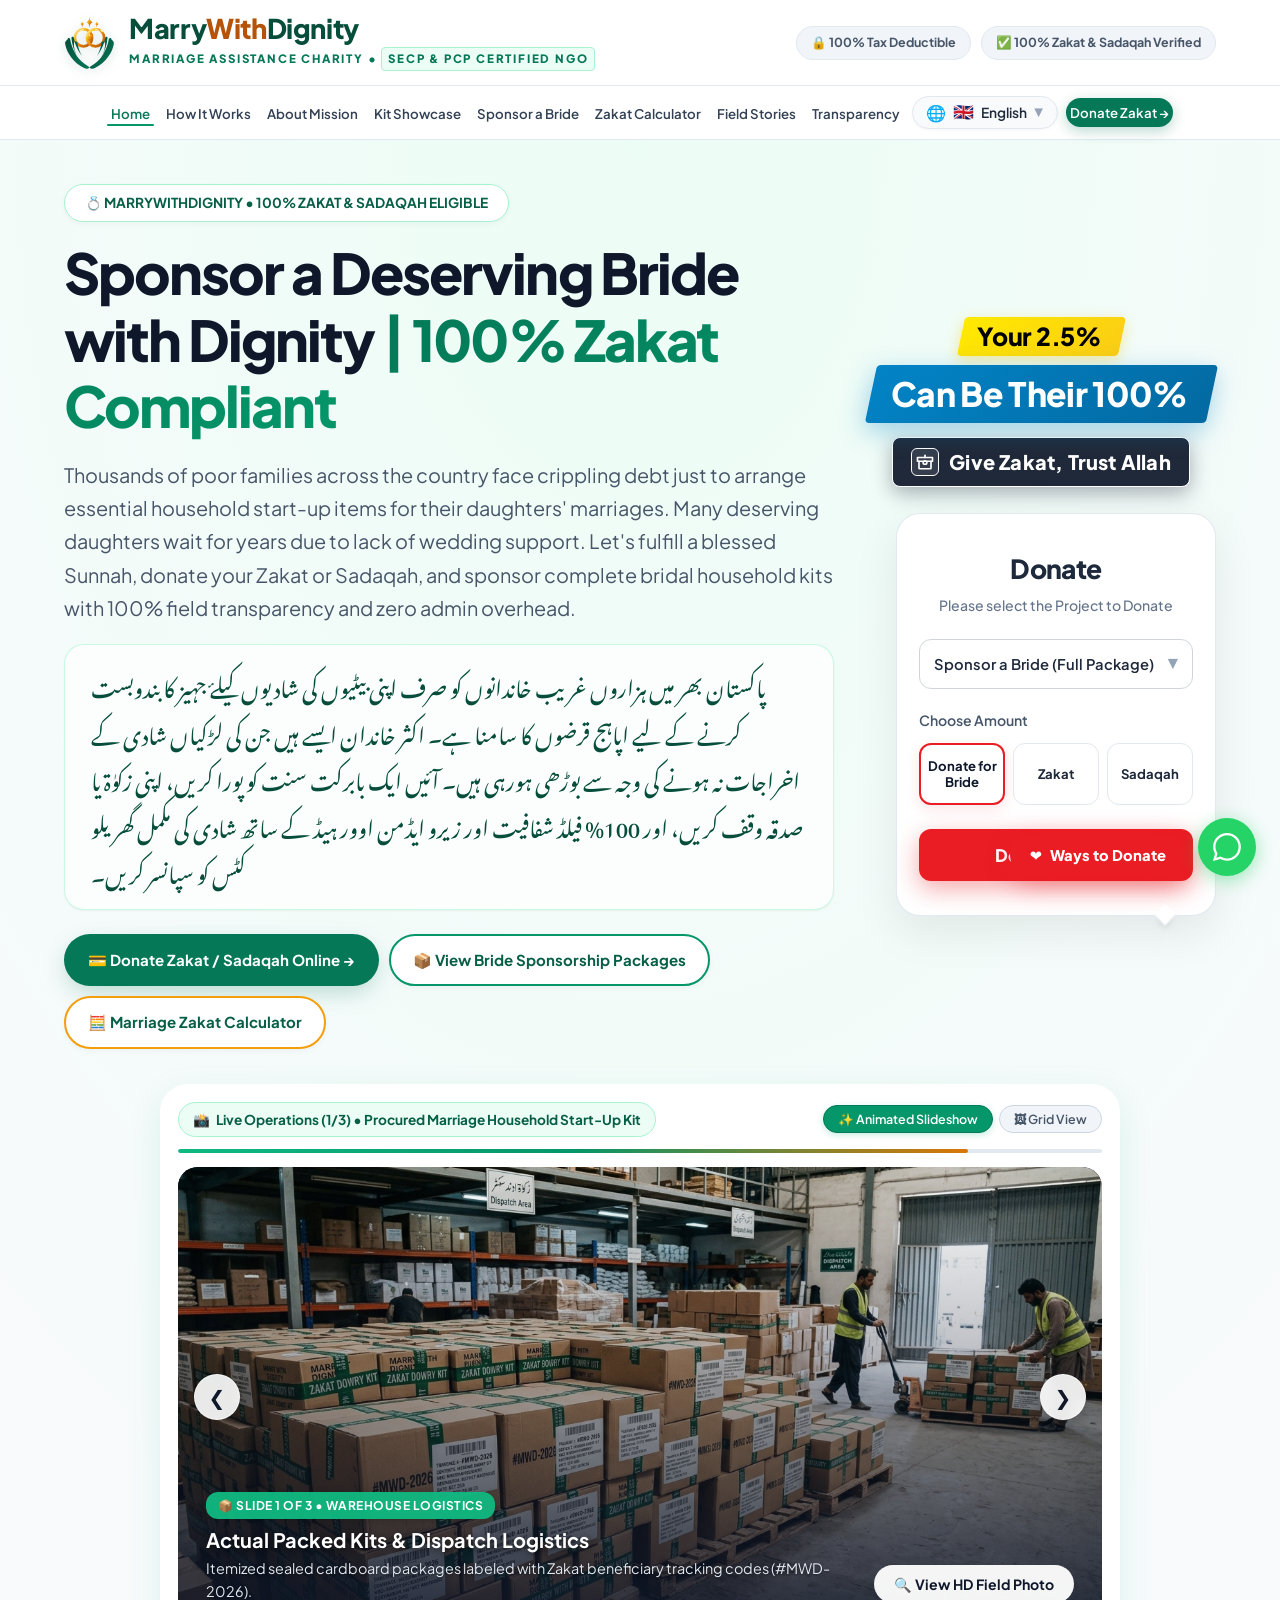
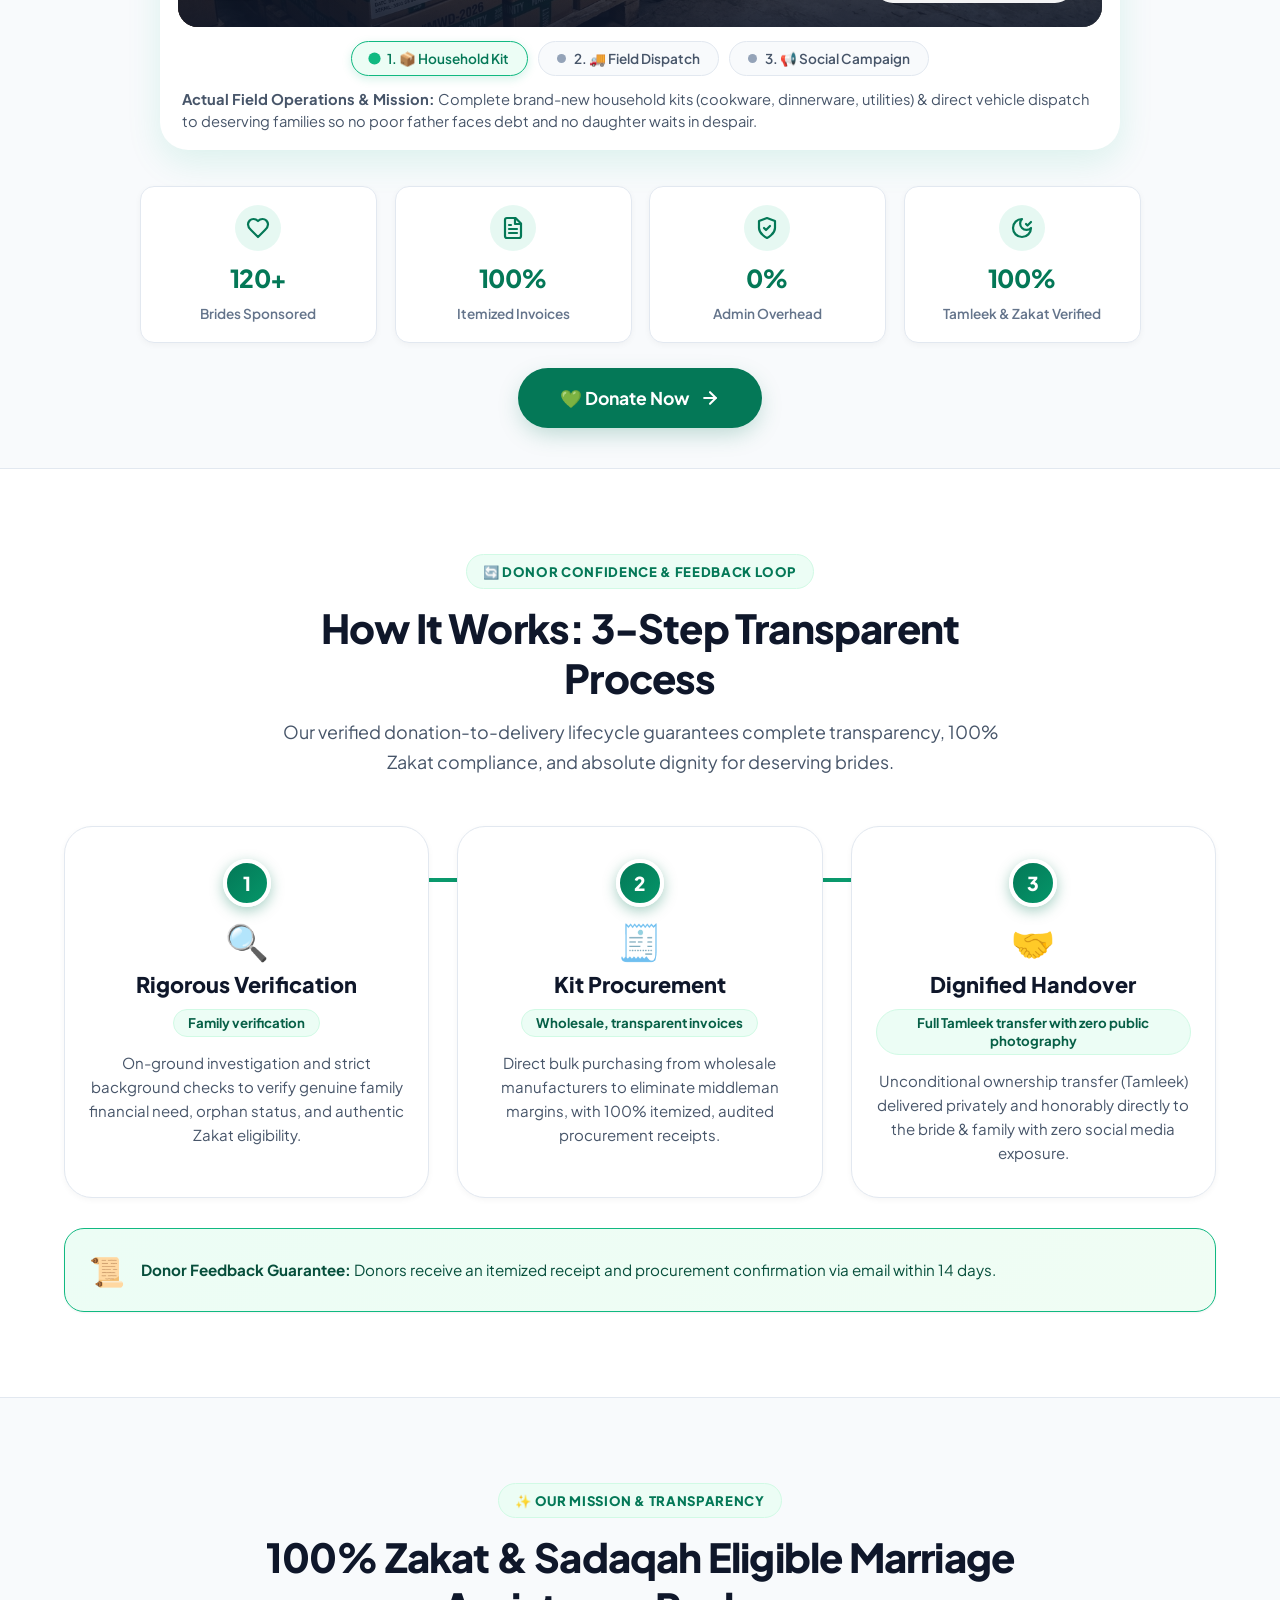
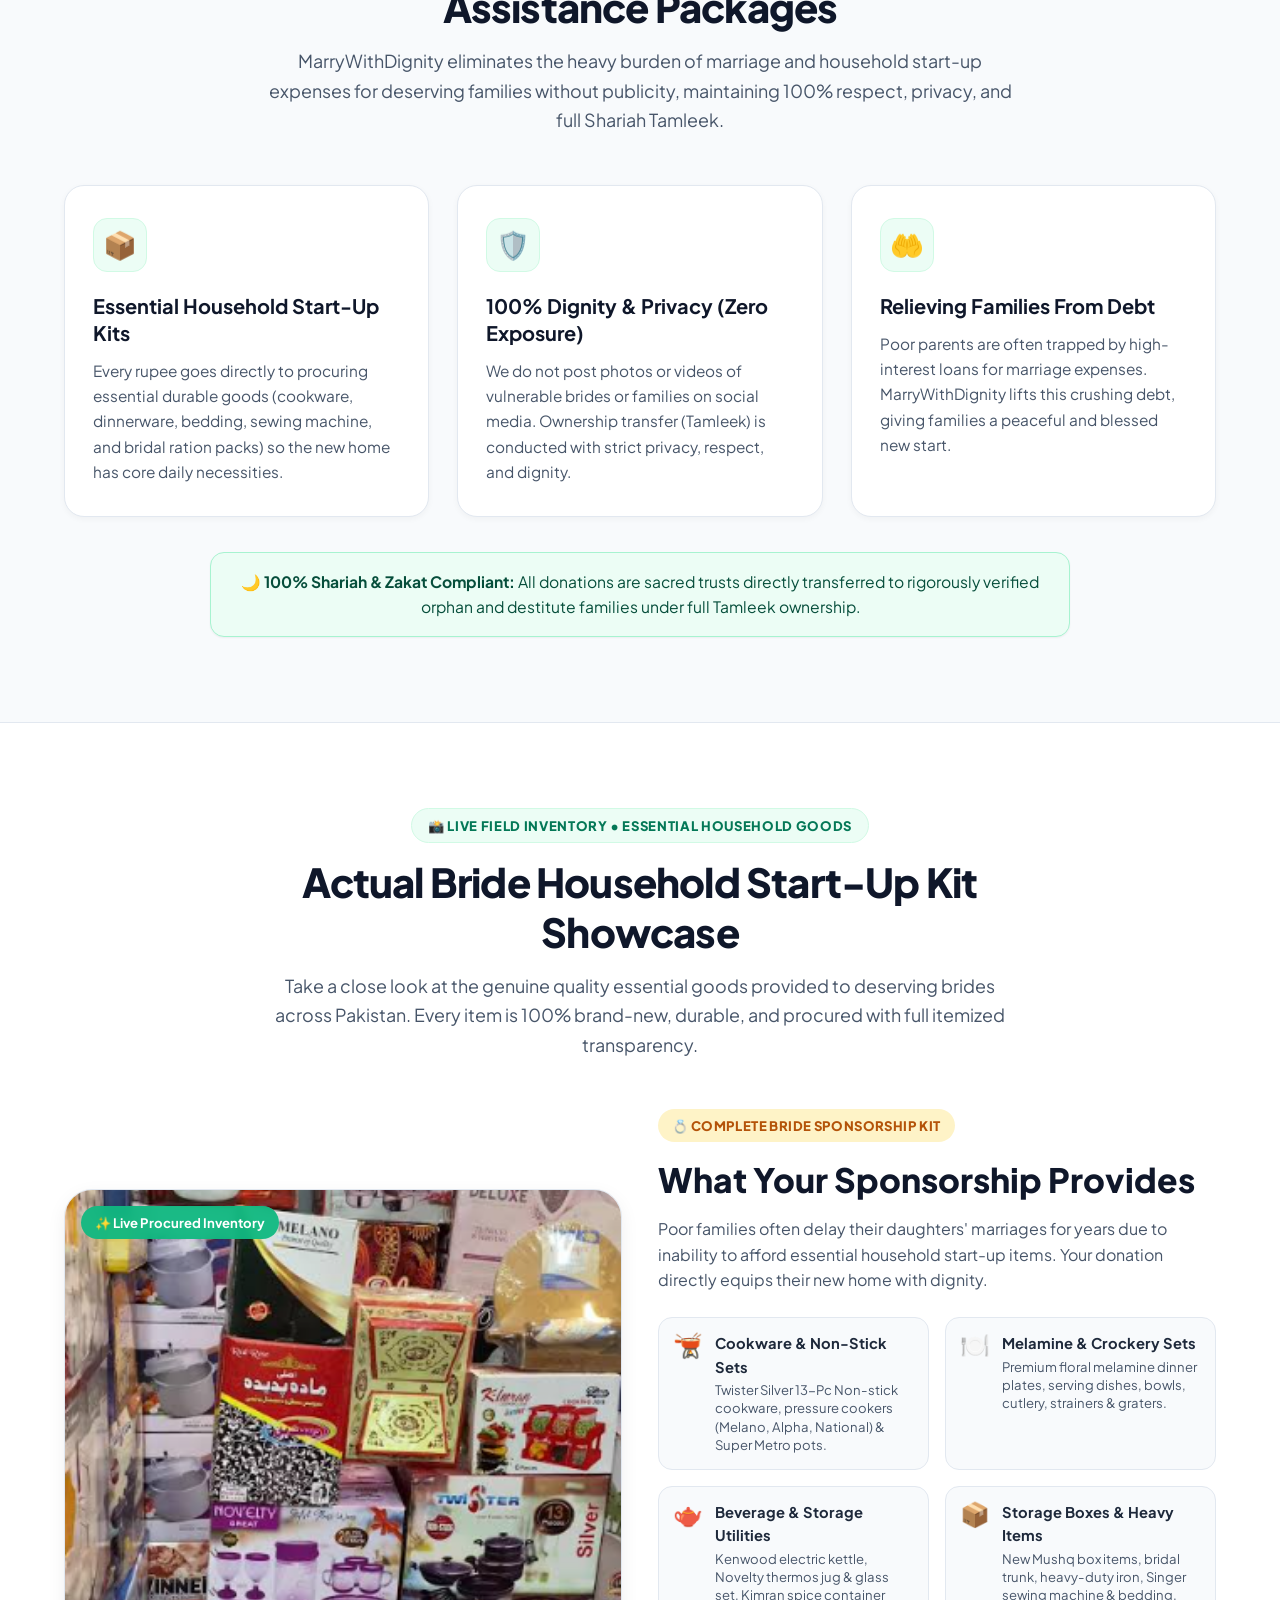
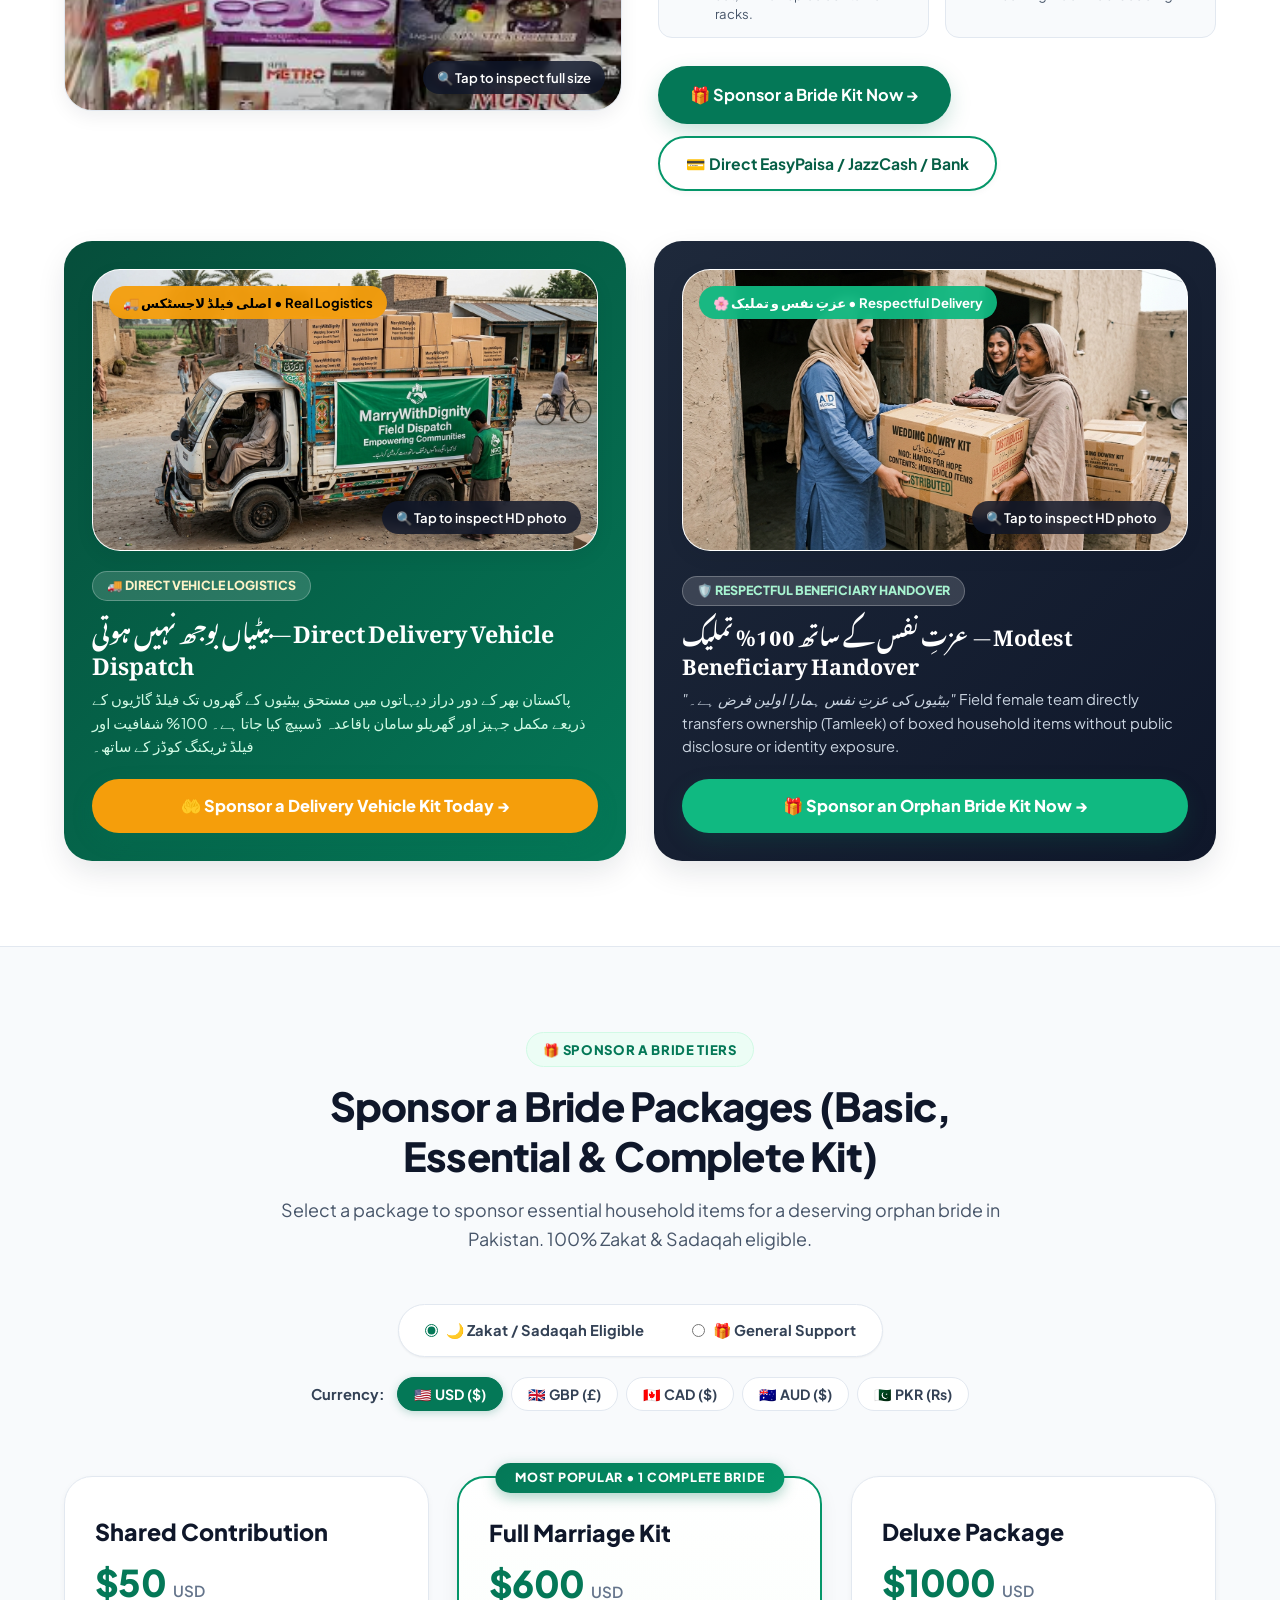
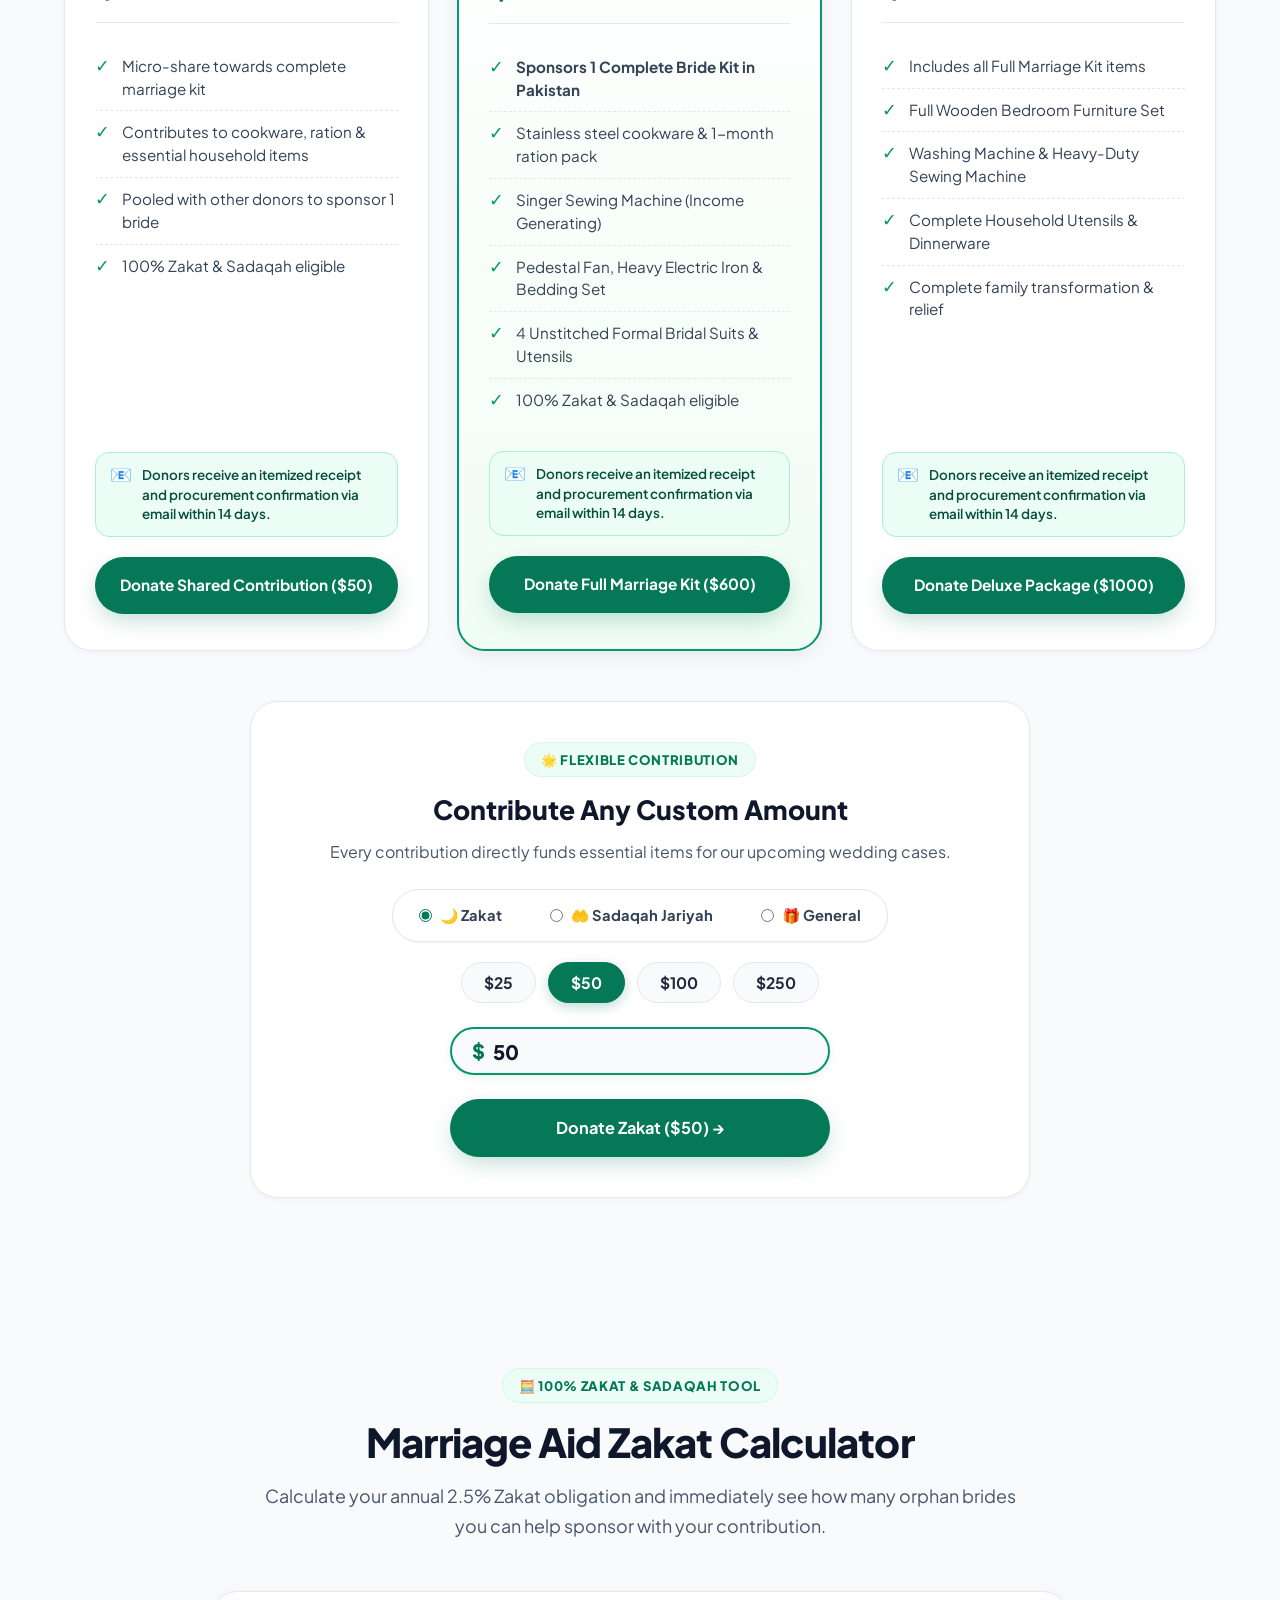
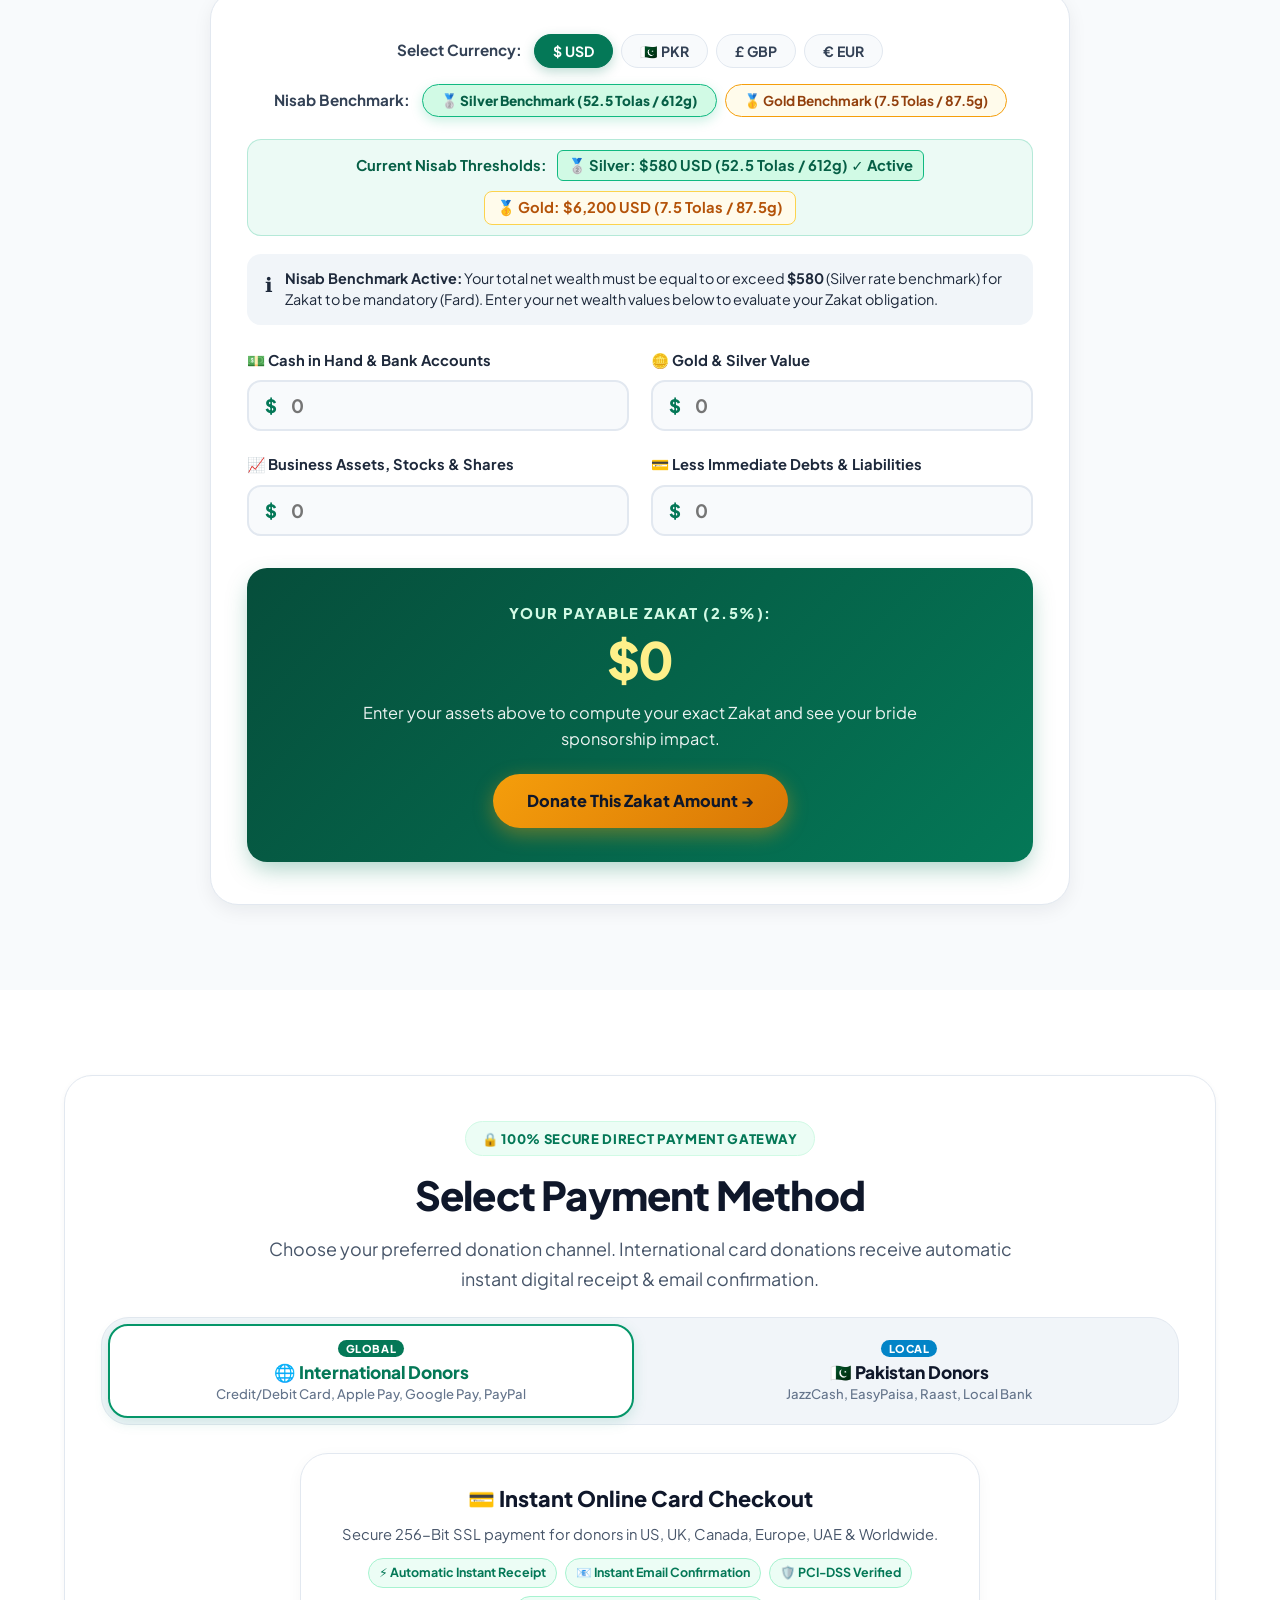
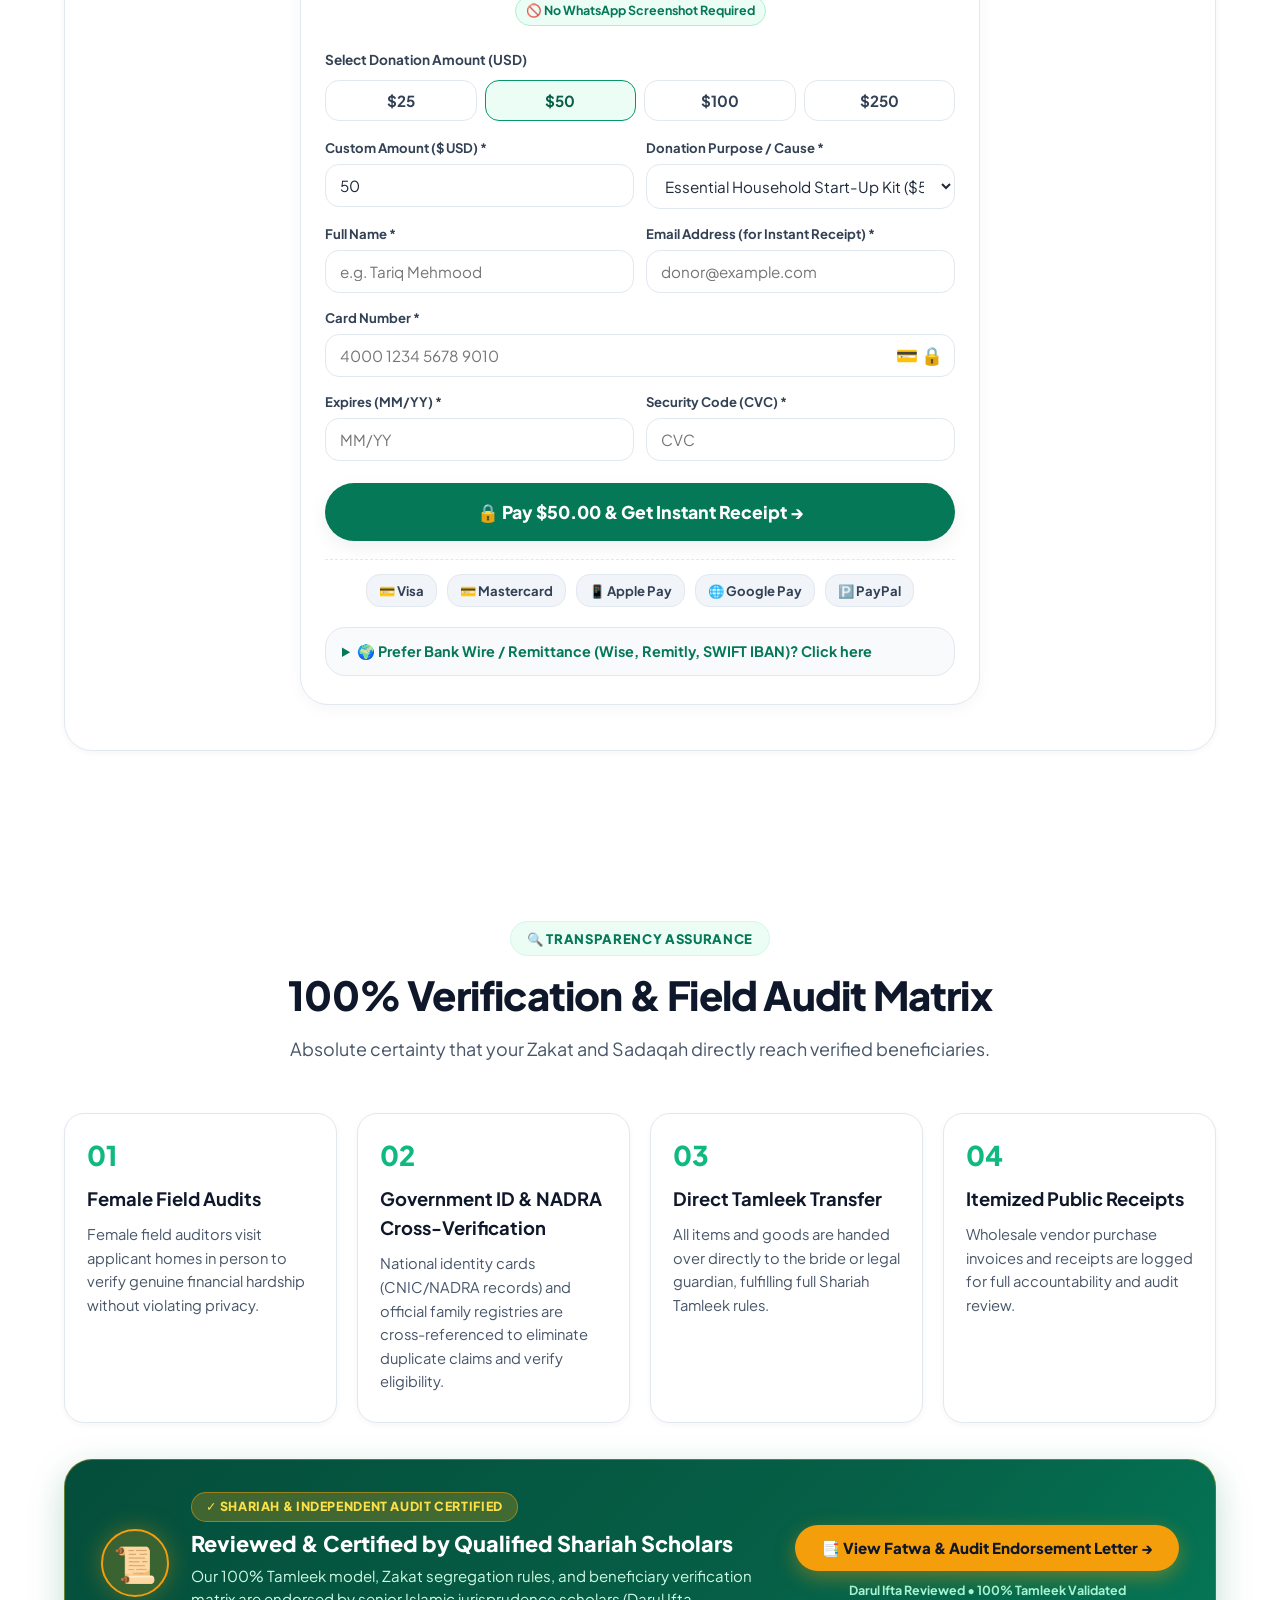
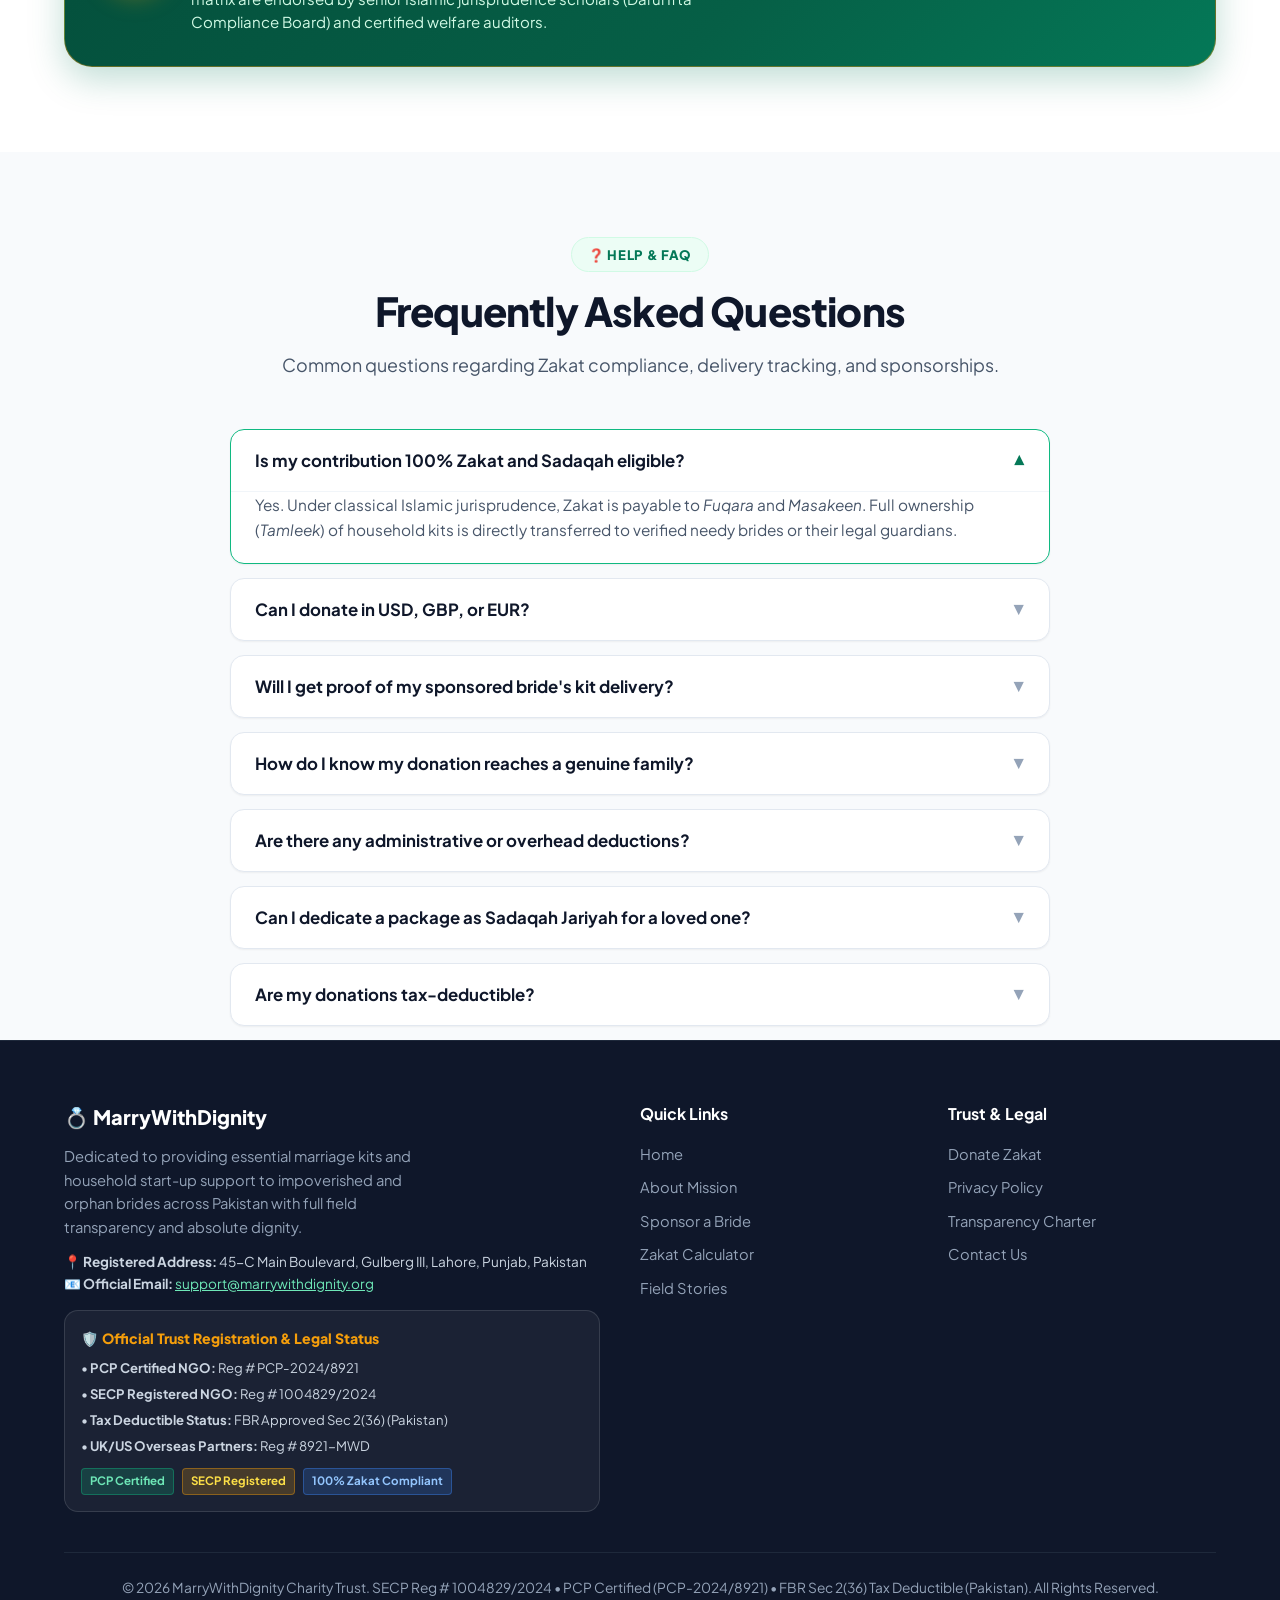
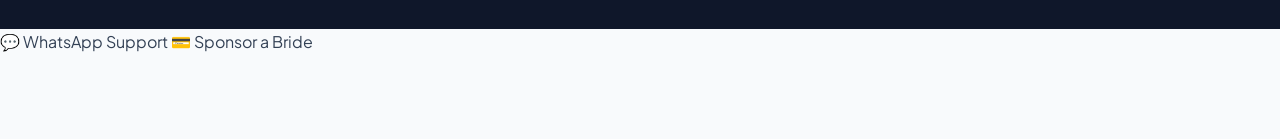
==== commit a9505786: "Add files via upload" ====
--- a/index.html
+++ b/index.html
@@ -279,6 +279,8 @@
       padding: 2px 6px;
       border-radius: 4px;
       border: 1px solid #a7f3d0;
+      white-space: nowrap;
+      display: inline-block;
     }
 
     .top-brand-trust-badges {
@@ -295,6 +297,7 @@
       padding: 6px 14px;
       border-radius: var(--radius-full);
       border: 1.5px solid var(--slate-200);
+      white-space: nowrap;
     }
 
     @media (max-width: 991px) {
@@ -302,7 +305,7 @@
         flex-direction: column;
         align-items: center;
         text-align: center;
-        gap: 12px;
+        gap: 10px;
       }
       .top-brand-trust-badges {
         flex-wrap: wrap;
@@ -318,6 +321,7 @@
       .top-brand-logo-link {
         gap: 10px;
         align-items: center;
+        justify-content: center;
       }
       .top-brand-logo-img {
         height: 42px;
@@ -326,16 +330,33 @@
         font-size: 1.35rem;
       }
       .top-brand-subtitle {
+        display: flex;
+        flex-wrap: wrap;
+        align-items: center;
+        justify-content: center;
+        gap: 4px;
         font-size: 0.62rem;
-        letter-spacing: 0.8px;
+        letter-spacing: 0.5px;
         line-height: 1.25;
+      }
+      .top-brand-subtitle .sub-dot {
+        display: none;
+      }
+      .top-brand-subtitle .badge-cert {
+        font-size: 0.6rem;
+        padding: 2px 6px;
+        white-space: nowrap;
+        display: inline-block;
       }
       .top-brand-trust-badges {
         gap: 6px;
+        flex-wrap: wrap;
+        justify-content: center;
       }
       .top-trust-item {
         font-size: 0.72rem;
         padding: 4px 10px;
+        white-space: nowrap;
       }
     }
 
@@ -4287,7 +4308,7 @@
         <img src="images/logo-icon.svg" alt="MarryWithDignity Logo" class="top-brand-logo-img">
         <div class="top-brand-text-group">
           <div class="top-brand-title">Marry<span class="text-gold">With</span>Dignity</div>
-          <div class="top-brand-subtitle">MARRIAGE ASSISTANCE CHARITY • <span class="badge-cert">SECP &amp; PCP CERTIFIED NGO</span></div>
+          <div class="top-brand-subtitle"><span>MARRIAGE ASSISTANCE CHARITY</span> <span class="sub-dot">•</span> <span class="badge-cert">SECP &amp; PCP CERTIFIED NGO</span></div>
         </div>
       </a>
       <div class="top-brand-trust-badges">
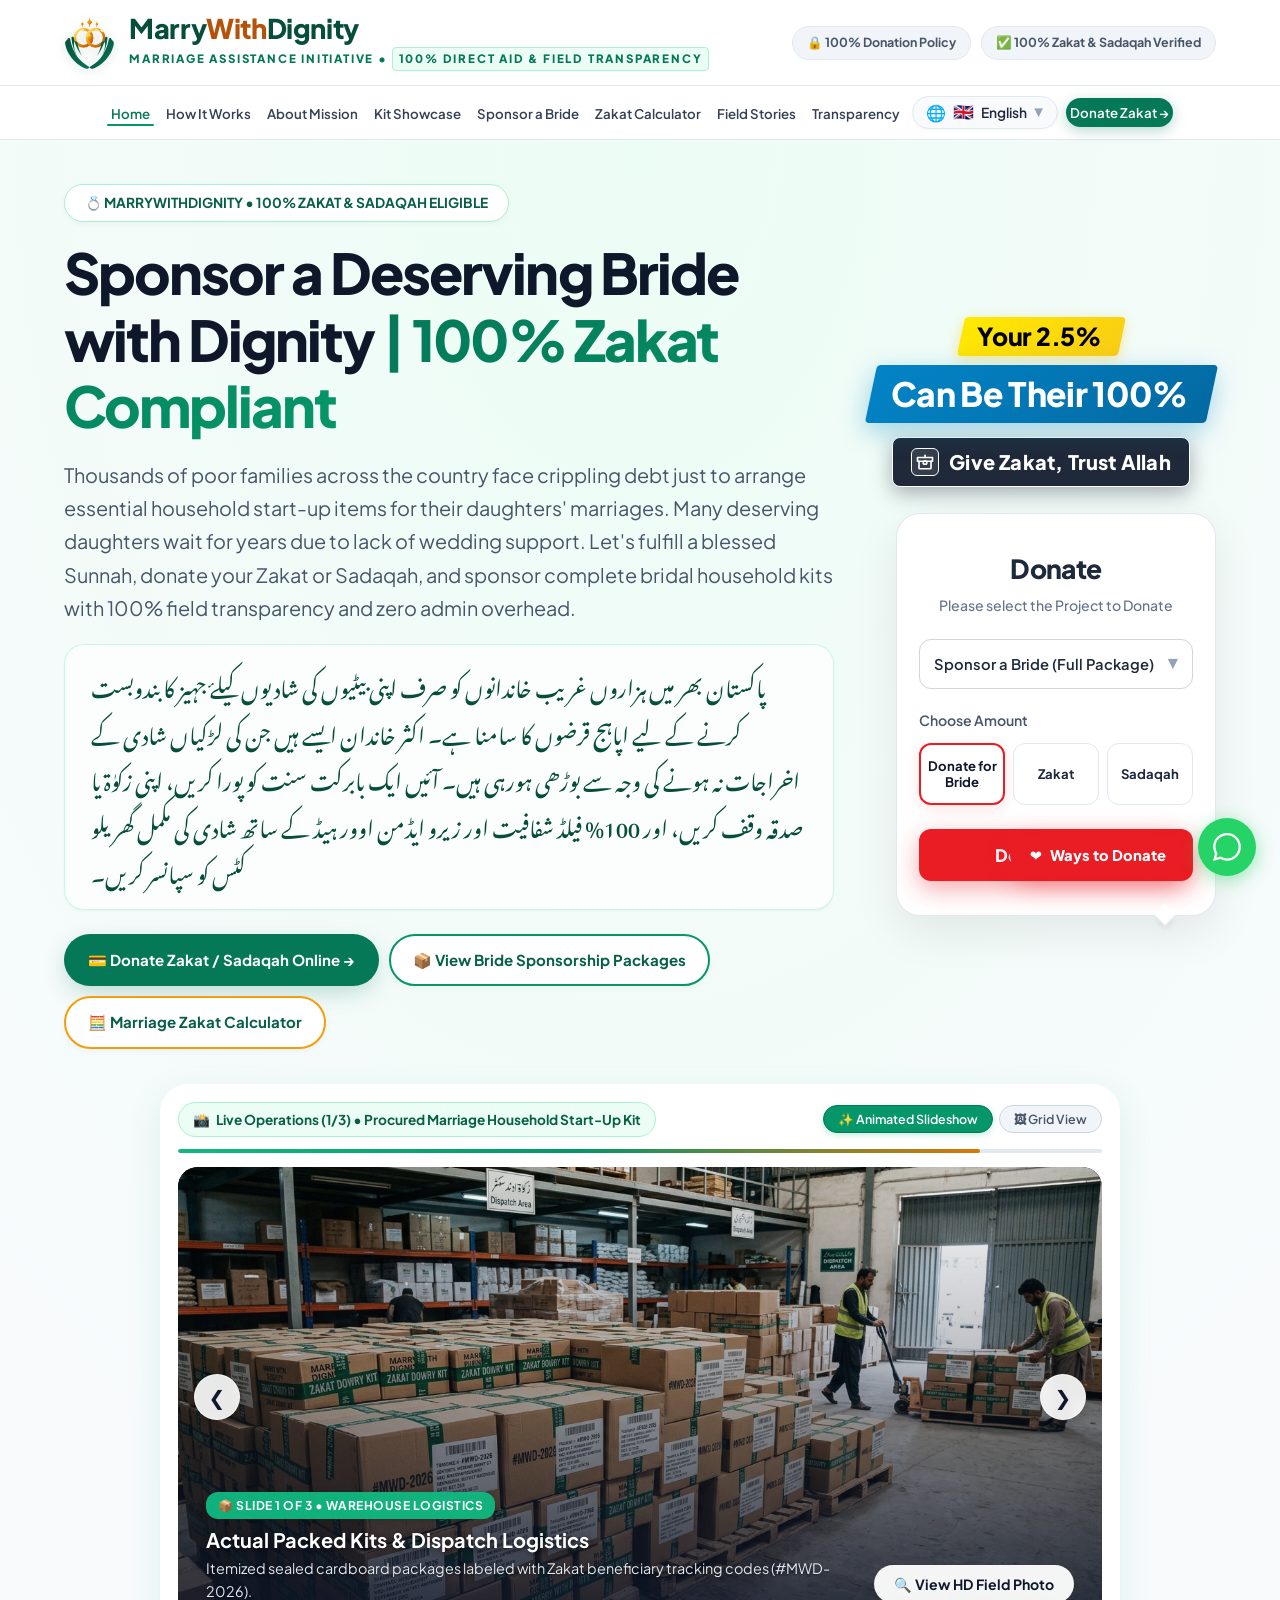
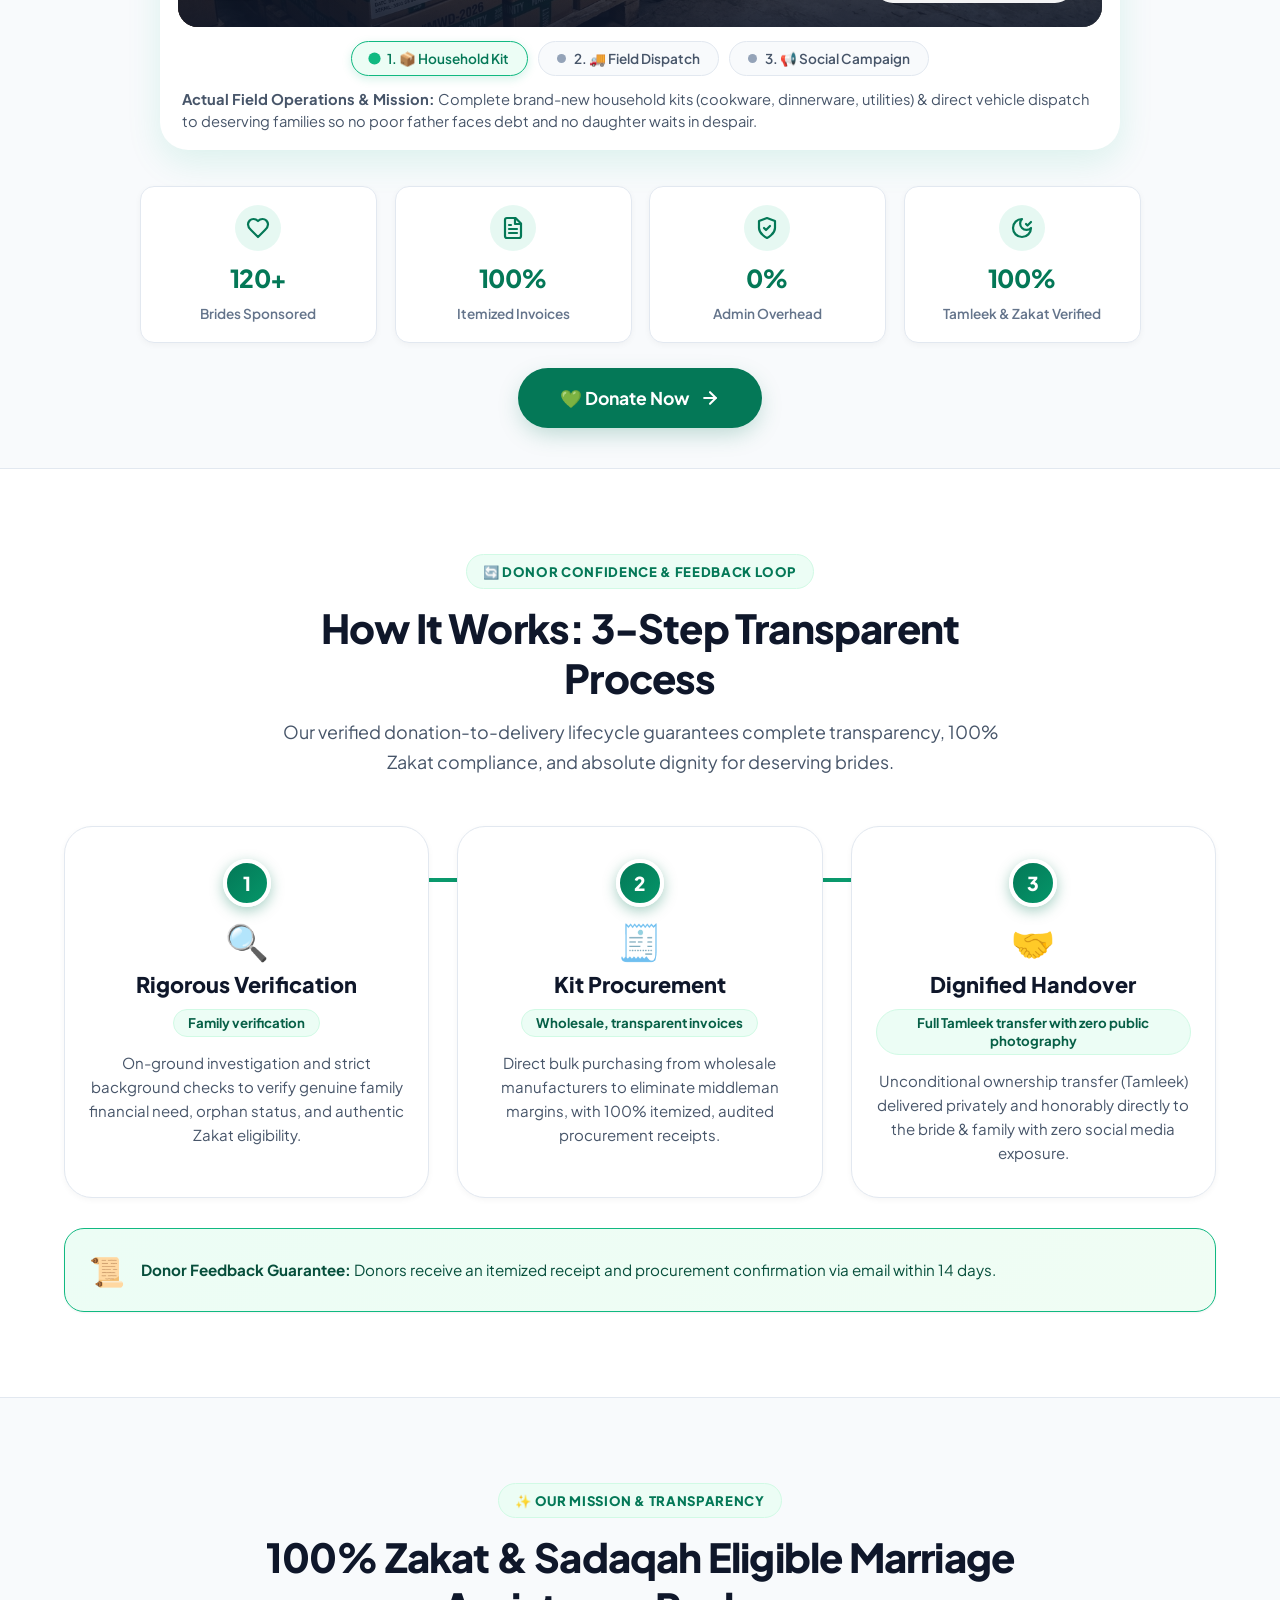
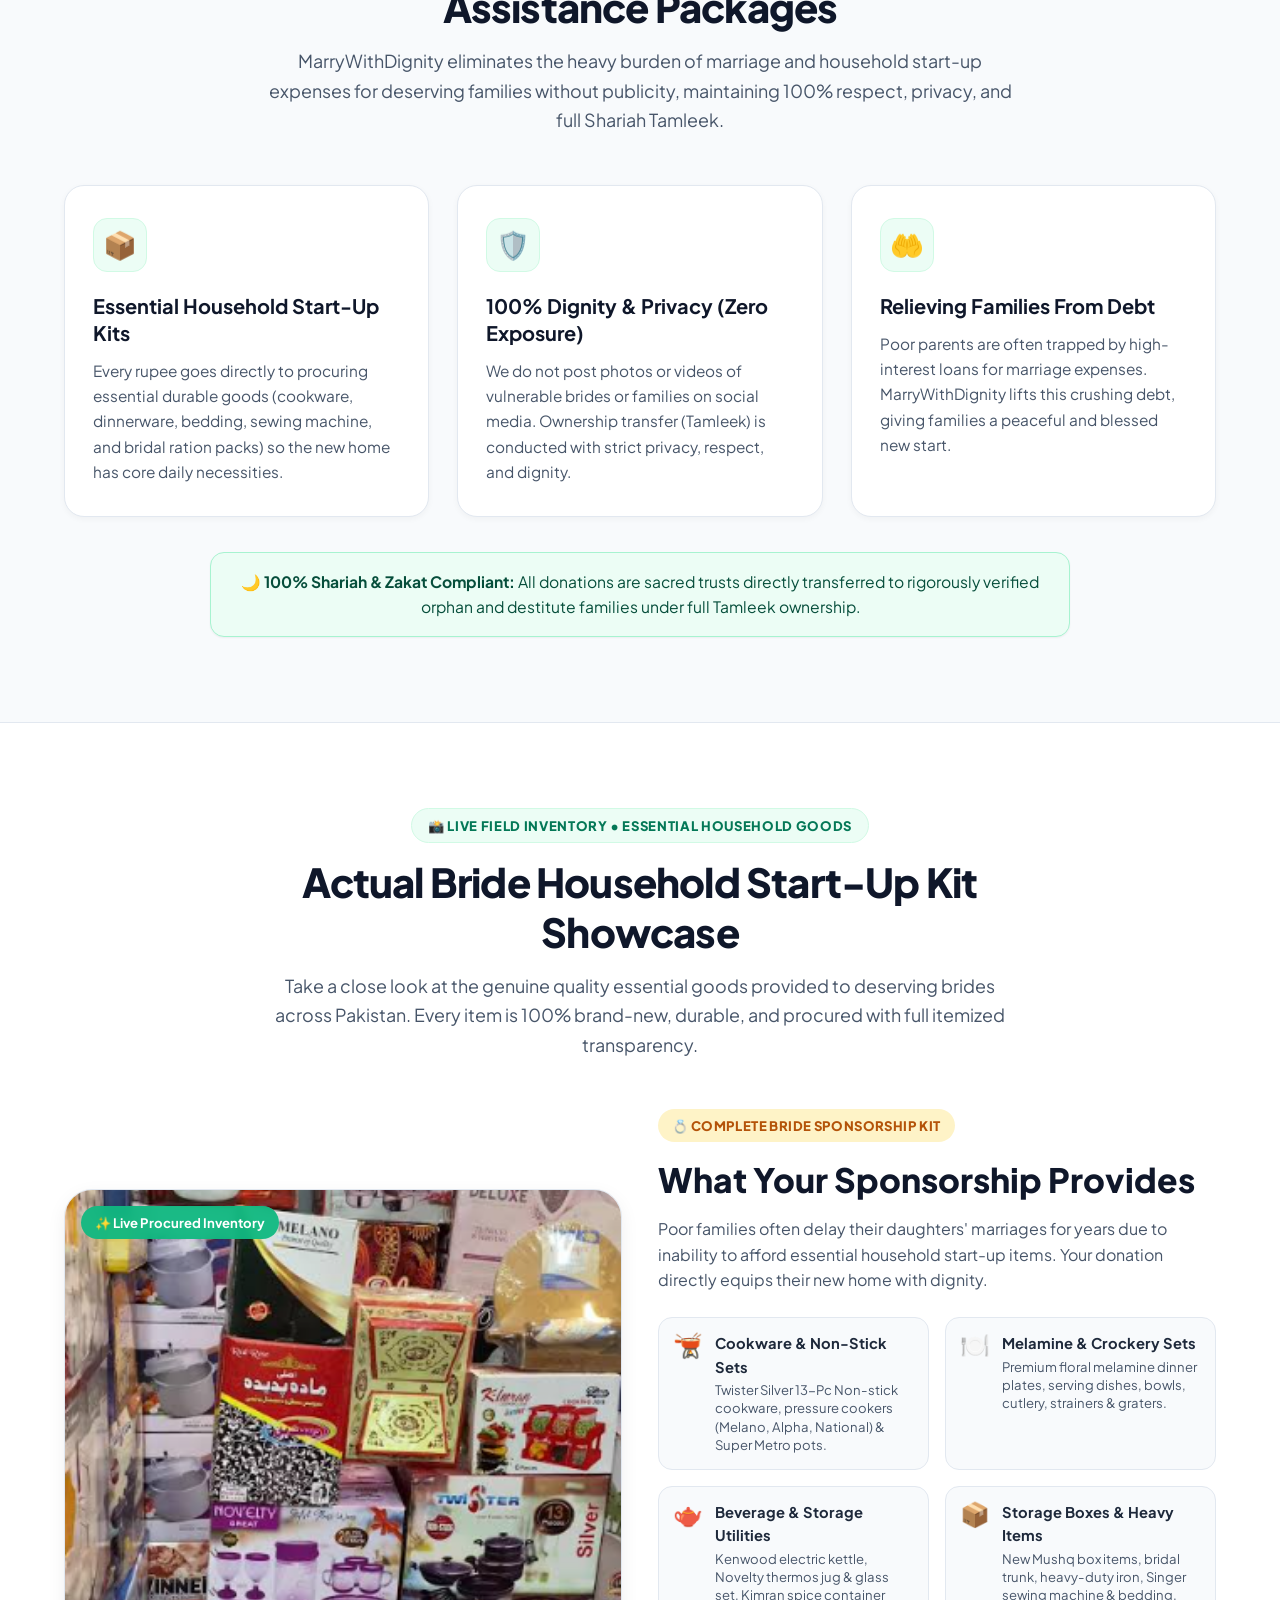
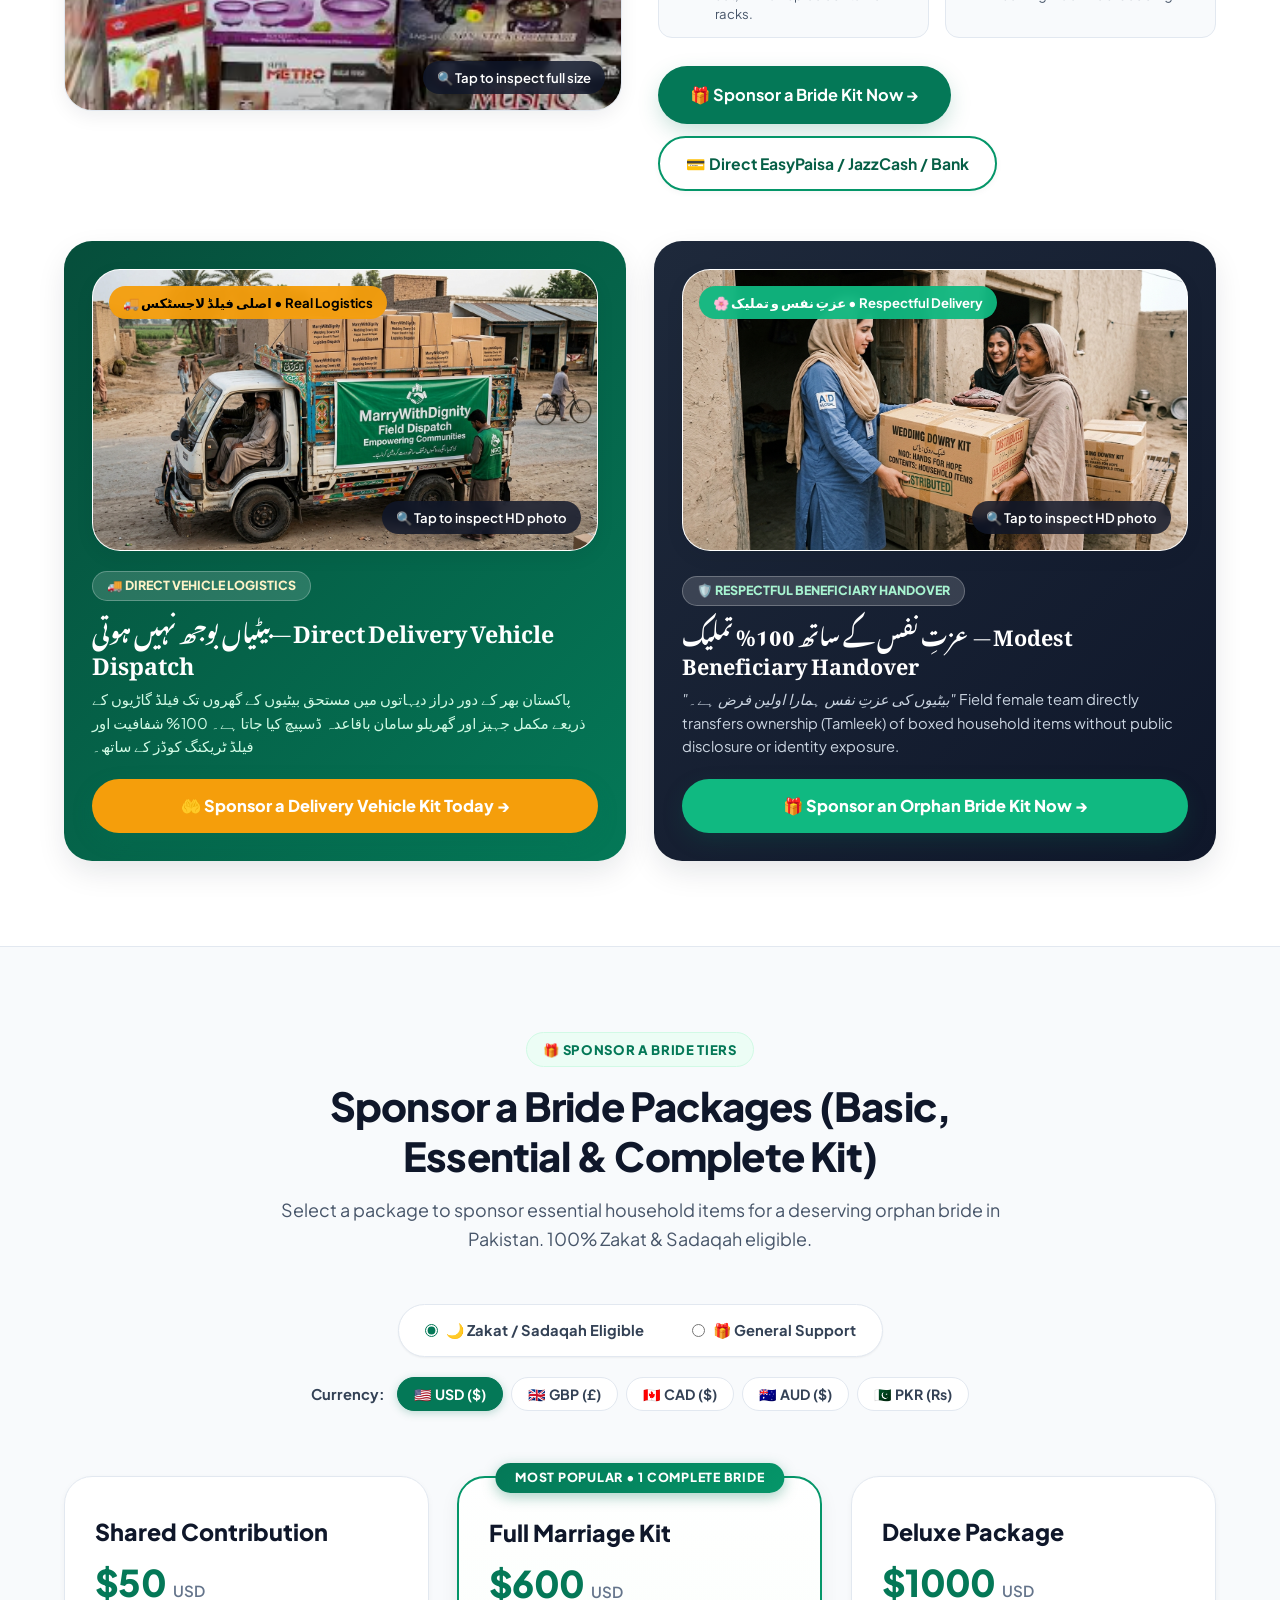
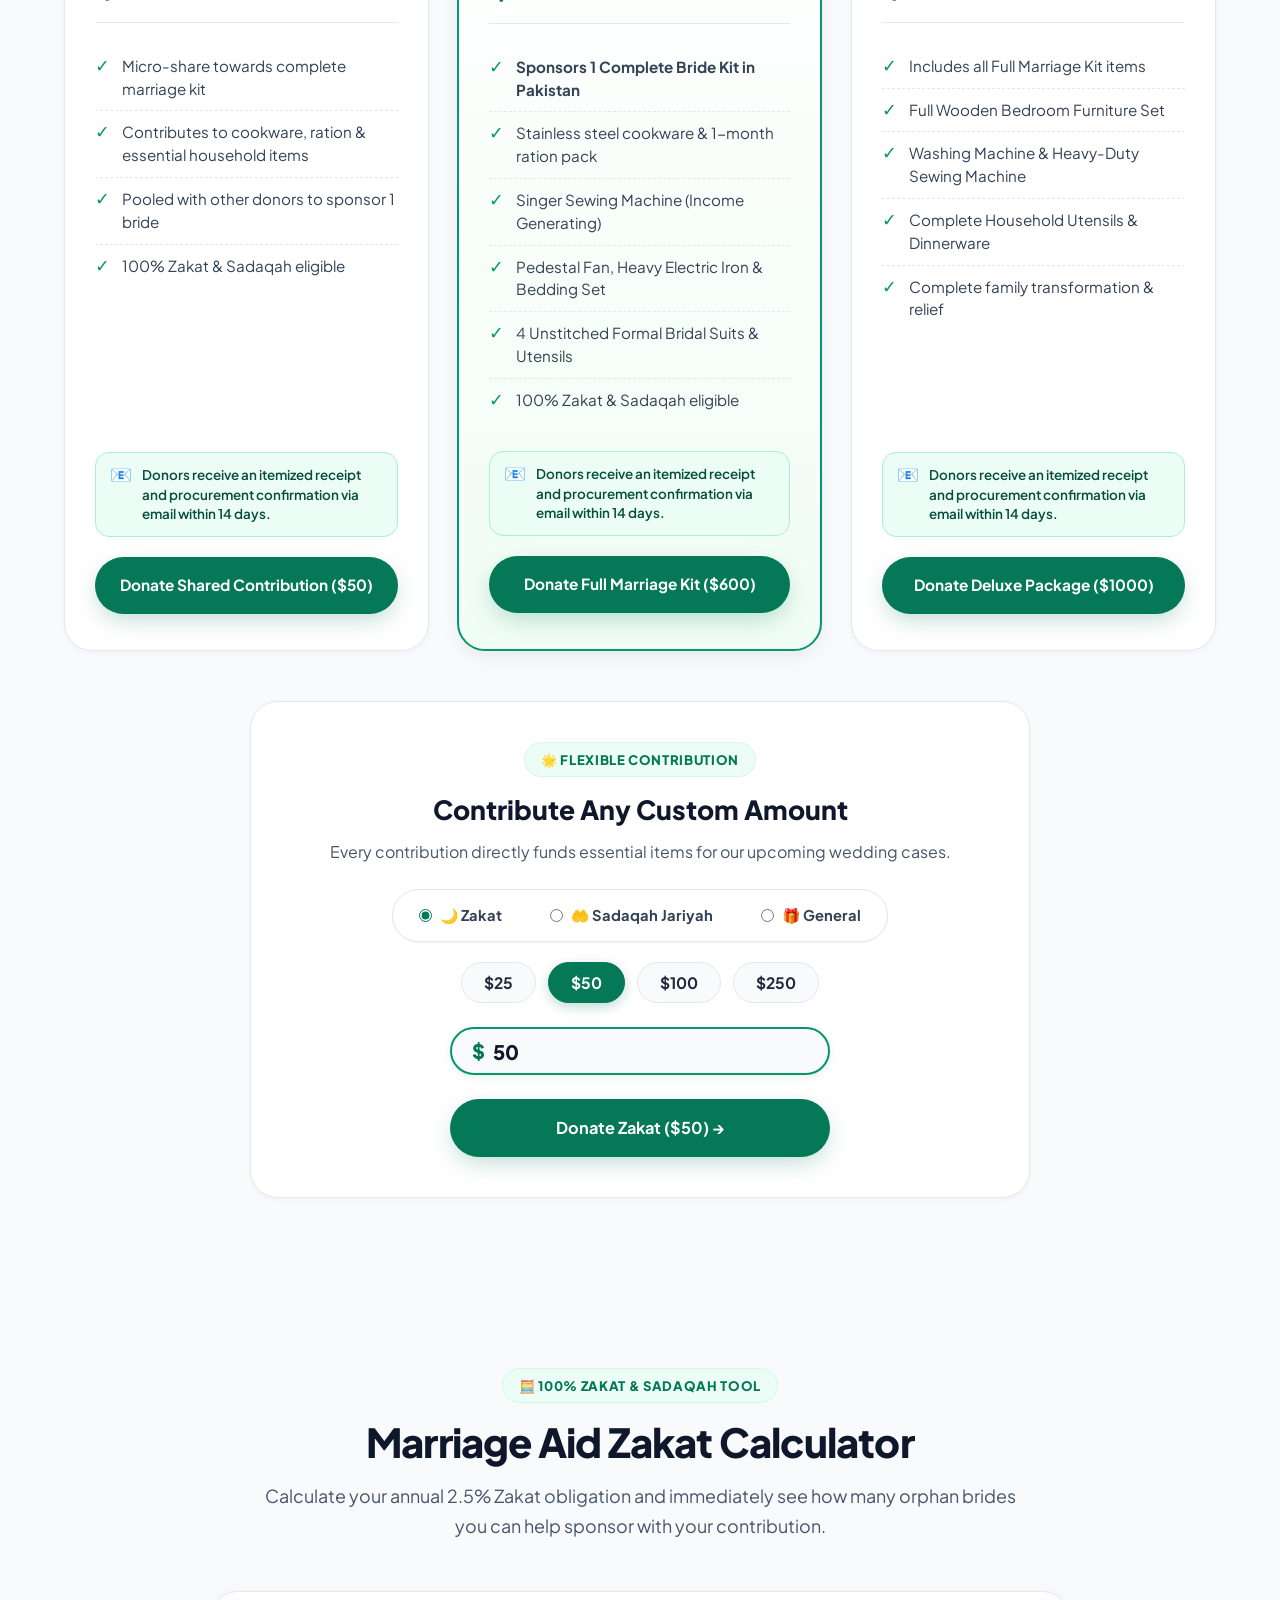
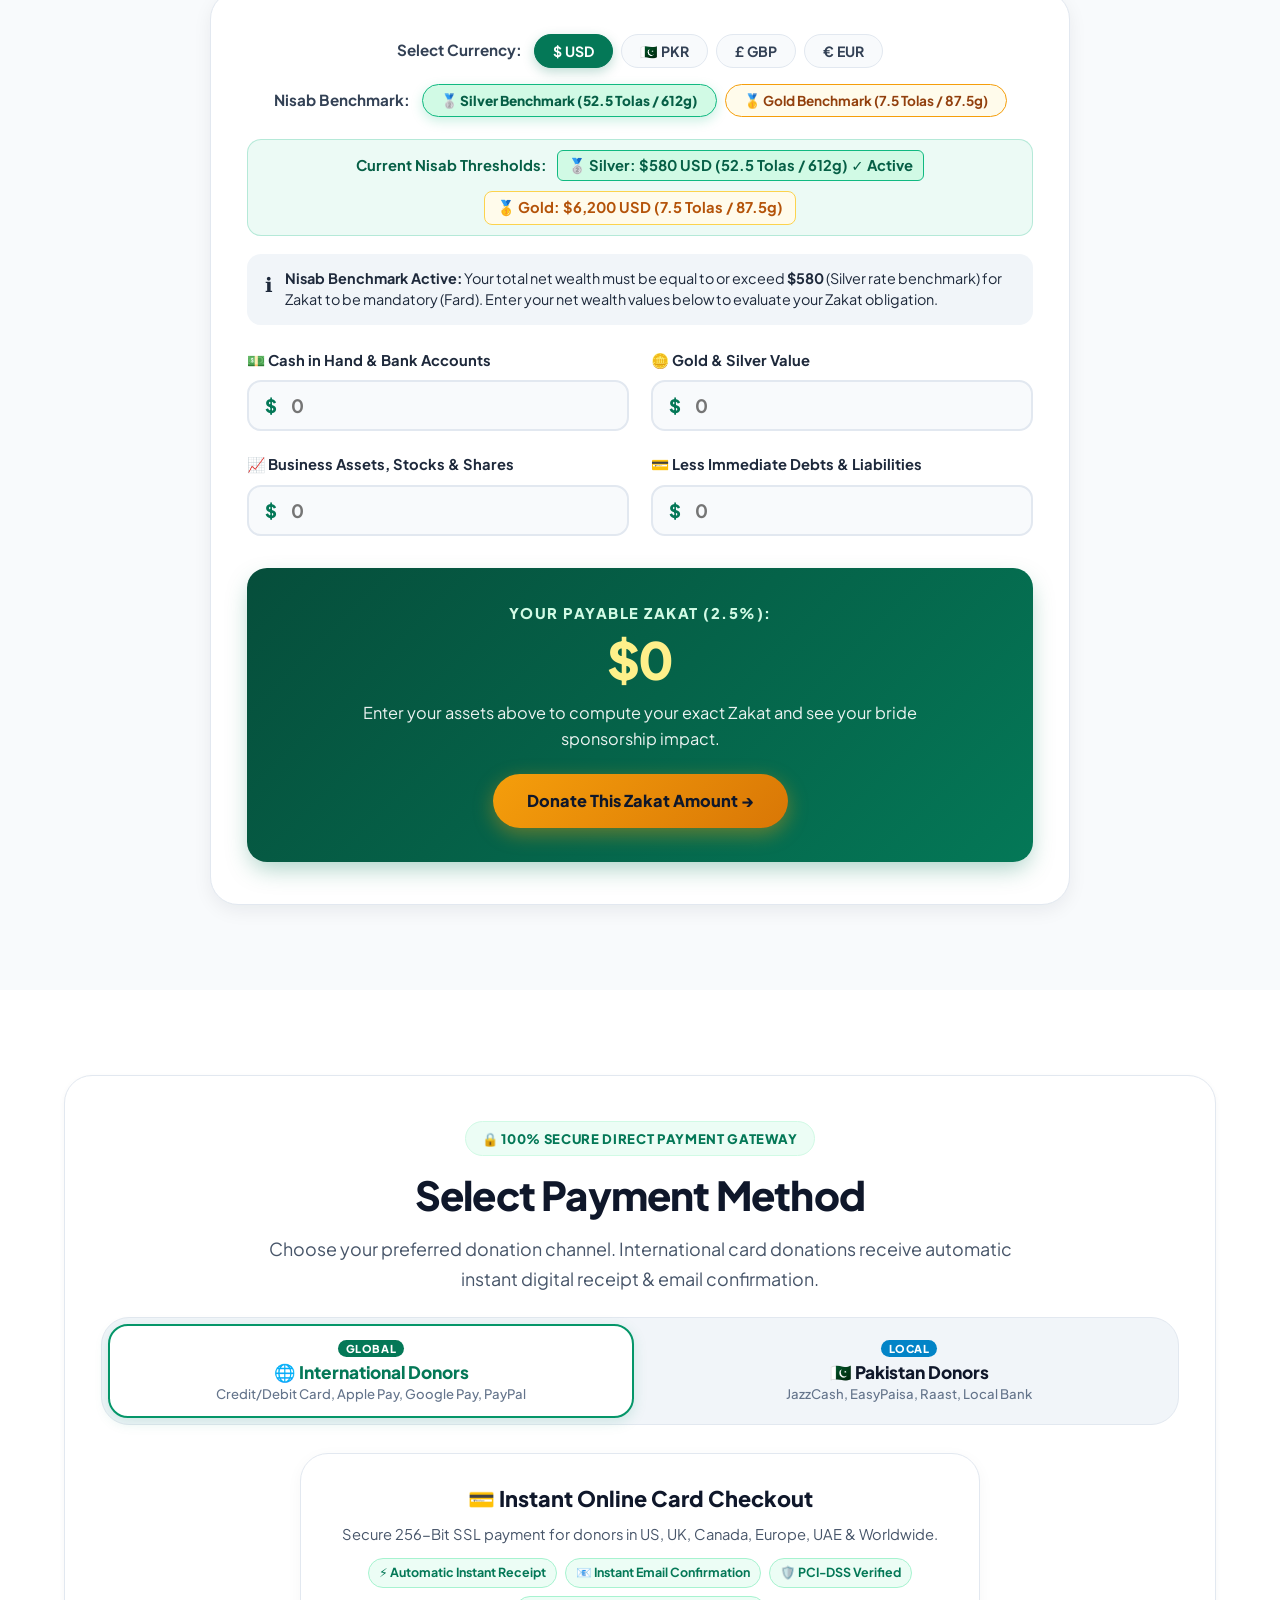
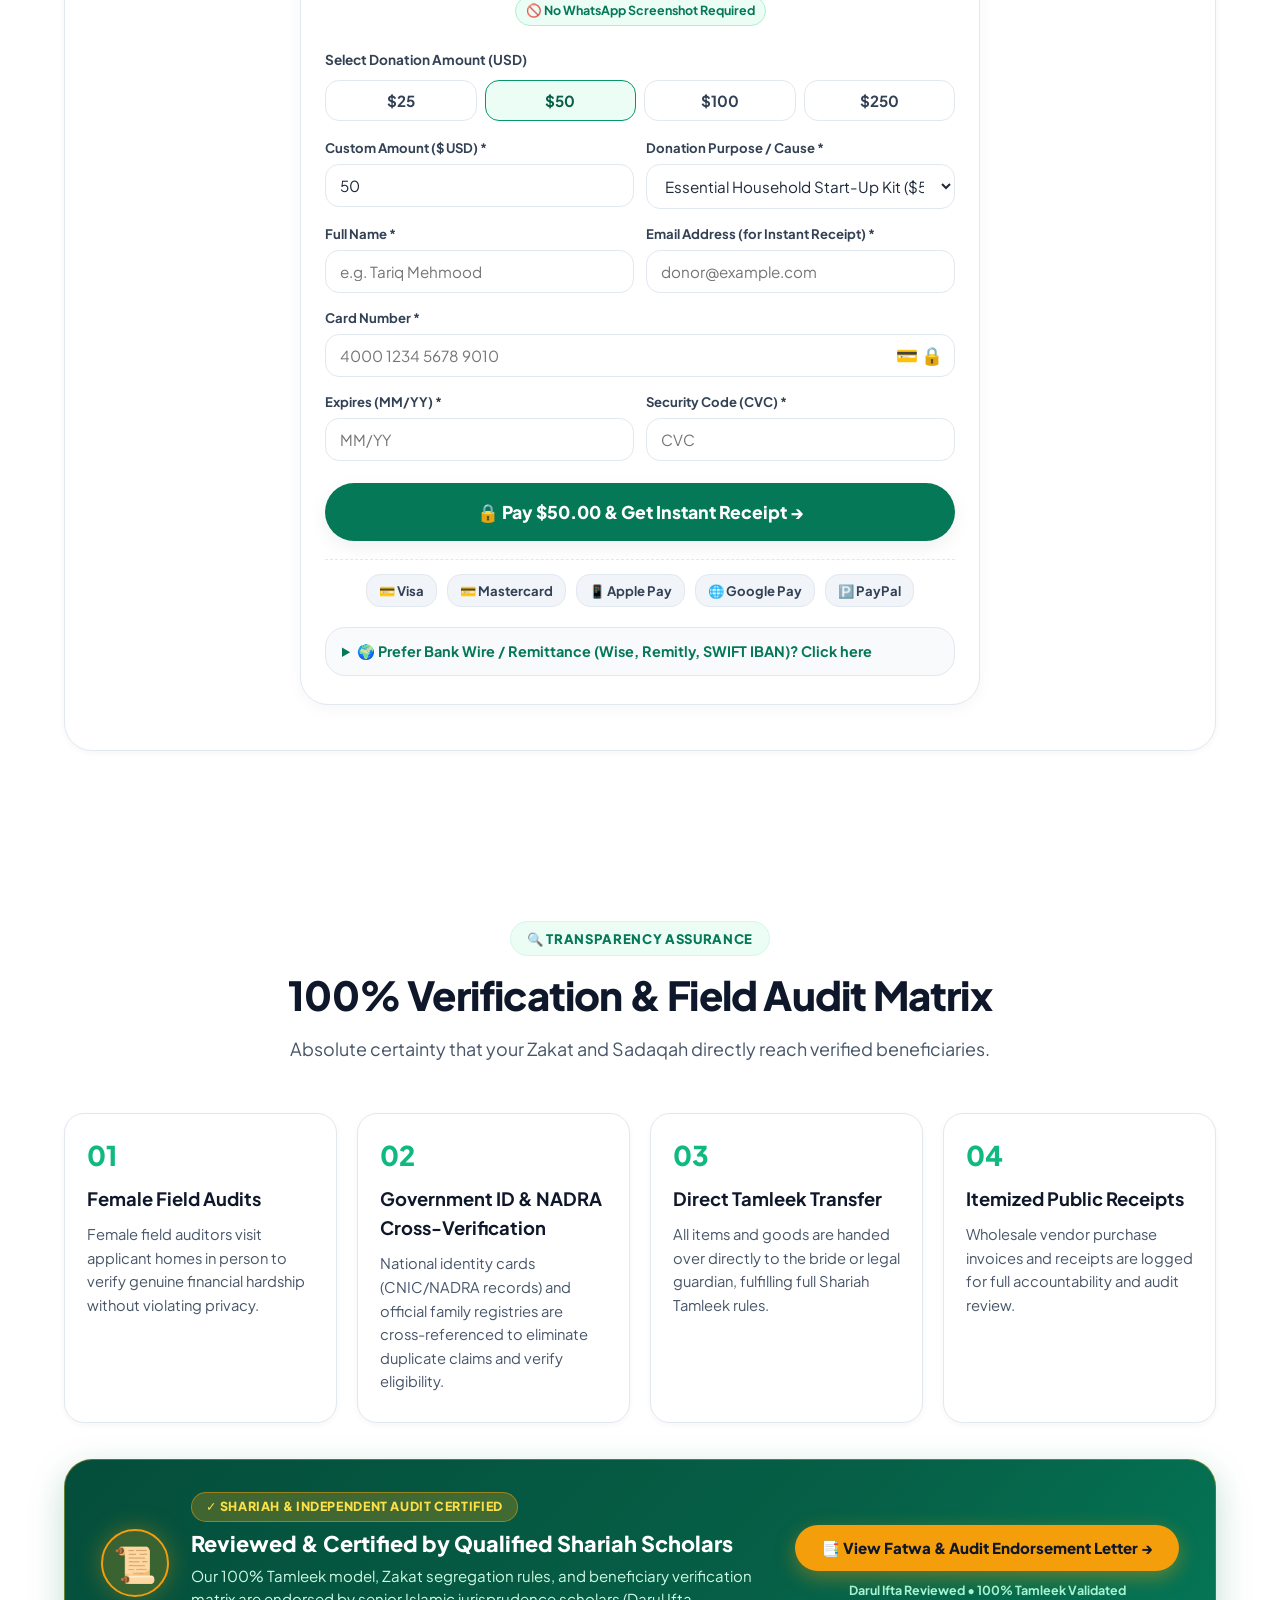
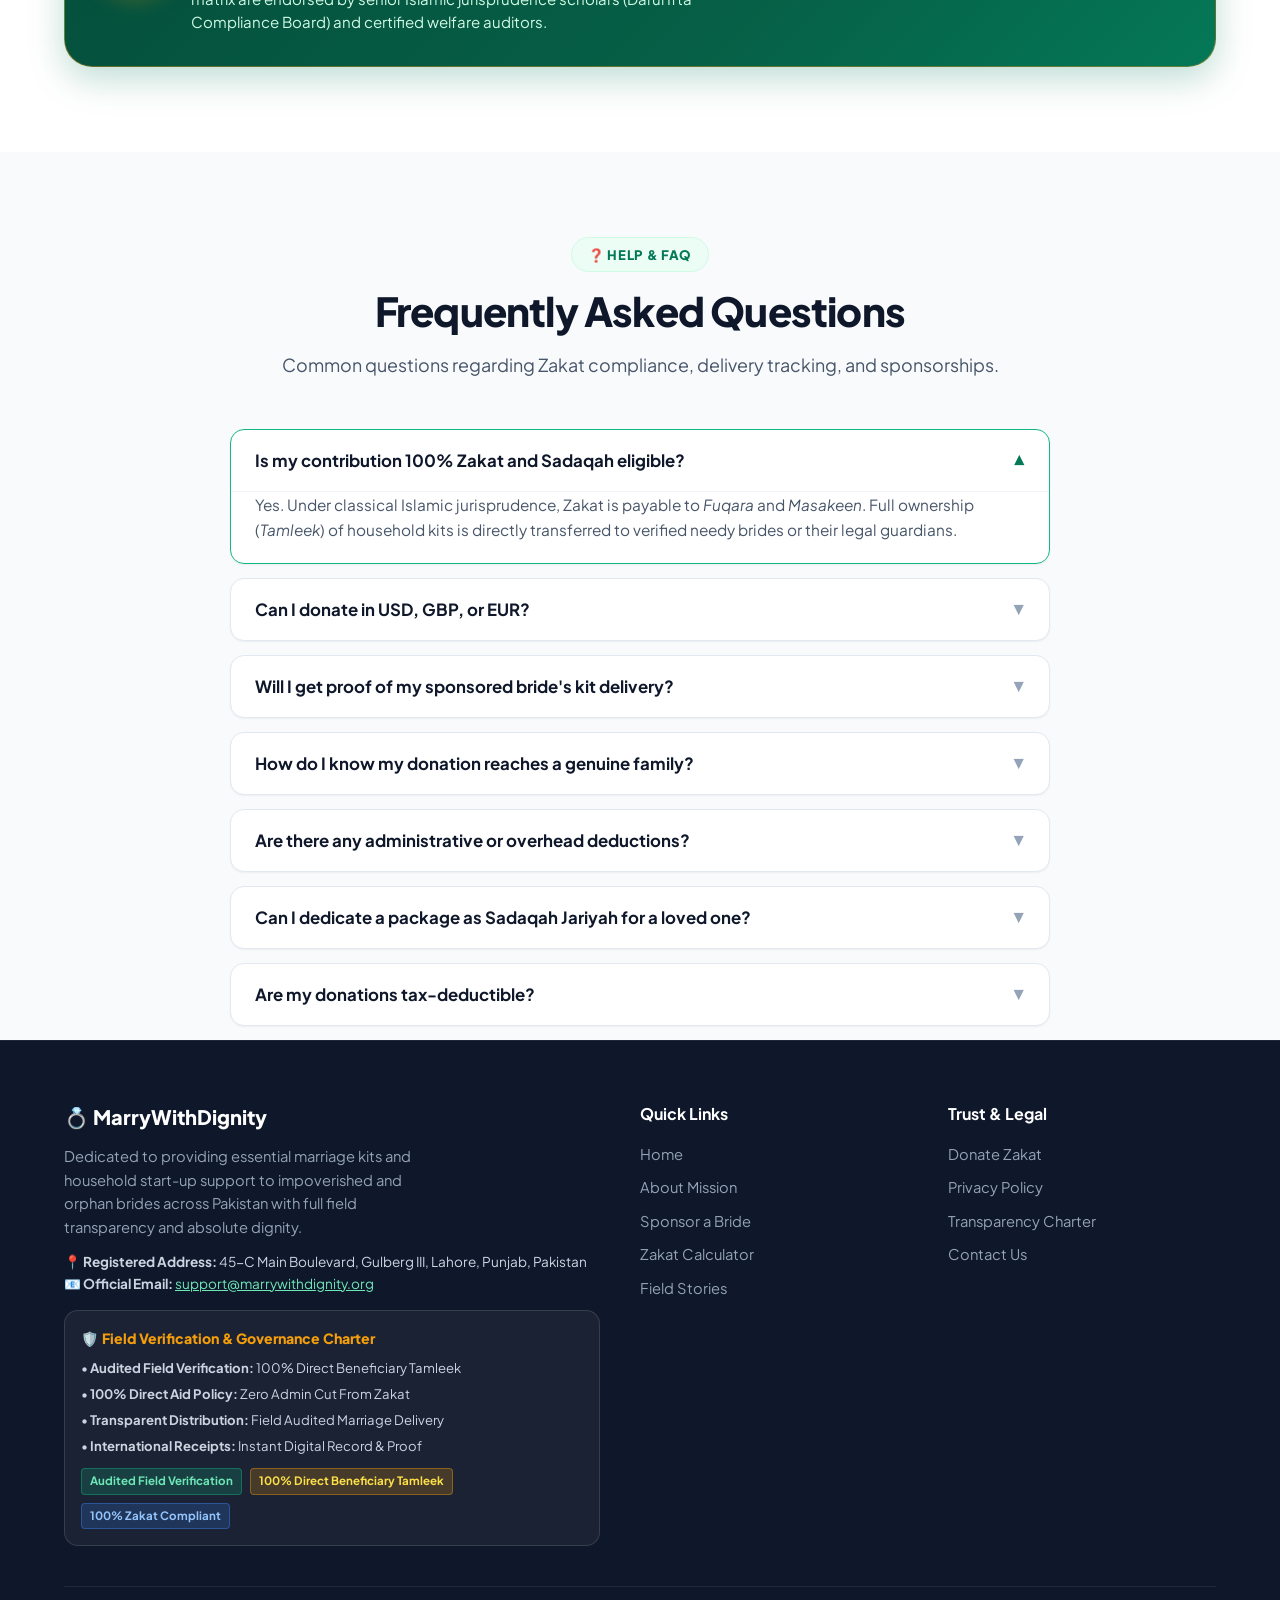
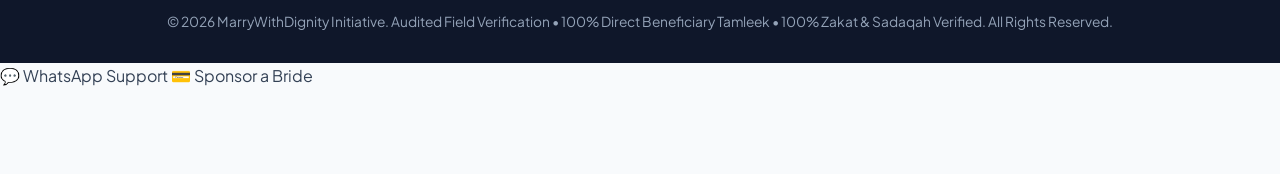
==== commit ea54c9c7: "Add files via upload" ====
--- a/index.html
+++ b/index.html
@@ -3,9 +3,10 @@
 <head>
   <meta charset="UTF-8">
   <meta name="viewport" content="width=device-width, initial-scale=1.0">
+  <meta name="color-scheme" content="light only">
   <title>Marry With Dignity | Sponsor Wedding Essentials for Deserving Brides</title>
   <meta name="description" content="Empower underprivileged and orphan brides with dignity. Sponsor essential wedding and household packages through verified Zakat and Sadaqah donations.">
-  <meta name="keywords" content="MarryWithDignity, sponsor a bride, marriage assistance charity, zakat for marriage, nikah charity, orphan bride donation, jaheez package charity pakistan, zakat calculator marriage aid">
+  <meta name="keywords" content="MarryWithDignity, sponsor a bride, marriage assistance initiative, zakat for marriage, nikah charity, orphan bride donation, jaheez package charity pakistan, zakat calculator marriage aid">
   <meta name="robots" content="index, follow">
   <link rel="canonical" href="https://marrywithdignity.vercel.app/">
 
@@ -61,6 +62,12 @@
     /* ========================================================
        CSS DESIGN SYSTEM & DESIGN TOKENS
        ======================================================== */
+    :root, html, body {
+      color-scheme: light !important;
+      forced-color-adjust: none !important;
+      -webkit-font-smoothing: antialiased;
+    }
+
     :root {
       --primary-900: #064e3b;
       --primary-800: #065f46;
@@ -127,8 +134,10 @@
       font-family: 'Plus Jakarta Sans', system-ui, -apple-system, sans-serif;
       font-size: 16px;
       line-height: 1.6;
-      color: var(--slate-700);
-      background-color: var(--slate-50);
+      color: #334155;
+      background-color: #f8fafc;
+      color-scheme: light !important;
+      forced-color-adjust: none !important;
       overflow-x: hidden;
       width: 100%;
       -webkit-font-smoothing: antialiased;
@@ -4308,11 +4317,11 @@
         <img src="images/logo-icon.svg" alt="MarryWithDignity Logo" class="top-brand-logo-img">
         <div class="top-brand-text-group">
           <div class="top-brand-title">Marry<span class="text-gold">With</span>Dignity</div>
-          <div class="top-brand-subtitle"><span>MARRIAGE ASSISTANCE CHARITY</span> <span class="sub-dot">•</span> <span class="badge-cert">SECP &amp; PCP CERTIFIED NGO</span></div>
+          <div class="top-brand-subtitle"><span>MARRIAGE ASSISTANCE INITIATIVE</span> <span class="sub-dot">•</span> <span class="badge-cert">100% DIRECT AID &amp; FIELD TRANSPARENCY</span></div>
         </div>
       </a>
       <div class="top-brand-trust-badges">
-        <span class="top-trust-item">🔒 100% Tax Deductible</span>
+        <span class="top-trust-item">🔒 100% Donation Policy</span>
         <span class="top-trust-item">✅ 100% Zakat &amp; Sadaqah Verified</span>
       </div>
     </div>
@@ -6129,17 +6138,17 @@
 
           <div class="footer-trust-box" style="background: rgba(255, 255, 255, 0.05); border: 1px solid rgba(255, 255, 255, 0.12); border-radius: var(--radius-md); padding: 16px; margin-top: 15px;">
             <div style="font-weight: 800; color: #f59e0b; font-size: 0.88rem; margin-bottom: 8px; display: flex; align-items: center; gap: 6px;">
-              🛡️ Official Trust Registration &amp; Legal Status
+              🛡️ Field Verification &amp; Governance Charter
             </div>
             <ul style="font-size: 0.82rem; color: #cbd5e1; list-style: none; display: flex; flex-direction: column; gap: 5px;">
-              <li>• <strong>PCP Certified NGO:</strong> Reg # PCP-2024/8921</li>
-              <li>• <strong>SECP Registered NGO:</strong> Reg # 1004829/2024</li>
-              <li>• <strong>Tax Deductible Status:</strong> FBR Approved Sec 2(36) (Pakistan)</li>
-              <li>• <strong>UK/US Overseas Partners:</strong> Reg # 8921-MWD</li>
+              <li>• <strong>Audited Field Verification:</strong> 100% Direct Beneficiary Tamleek</li>
+              <li>• <strong>100% Direct Aid Policy:</strong> Zero Admin Cut From Zakat</li>
+              <li>• <strong>Transparent Distribution:</strong> Field Audited Marriage Delivery</li>
+              <li>• <strong>International Receipts:</strong> Instant Digital Record &amp; Proof</li>
             </ul>
             <div style="display: flex; gap: 8px; margin-top: 12px; flex-wrap: wrap;">
-              <span style="font-size: 0.72rem; font-weight: 700; background: rgba(16, 185, 129, 0.2); color: #6ee7b7; border: 1px solid rgba(16, 185, 129, 0.4); padding: 3px 8px; border-radius: 4px;">PCP Certified</span>
-              <span style="font-size: 0.72rem; font-weight: 700; background: rgba(245, 158, 11, 0.2); color: #fde047; border: 1px solid rgba(245, 158, 11, 0.4); padding: 3px 8px; border-radius: 4px;">SECP Registered</span>
+              <span style="font-size: 0.72rem; font-weight: 700; background: rgba(16, 185, 129, 0.2); color: #6ee7b7; border: 1px solid rgba(16, 185, 129, 0.4); padding: 3px 8px; border-radius: 4px;">Audited Field Verification</span>
+              <span style="font-size: 0.72rem; font-weight: 700; background: rgba(245, 158, 11, 0.2); color: #fde047; border: 1px solid rgba(245, 158, 11, 0.4); padding: 3px 8px; border-radius: 4px;">100% Direct Beneficiary Tamleek</span>
               <span style="font-size: 0.72rem; font-weight: 700; background: rgba(59, 130, 246, 0.2); color: #93c5fd; border: 1px solid rgba(59, 130, 246, 0.4); padding: 3px 8px; border-radius: 4px;">100% Zakat Compliant</span>
             </div>
           </div>
@@ -6166,7 +6175,7 @@
       </div>
 
       <div class="footer-bottom">
-        <p>© 2026 MarryWithDignity Charity Trust. SECP Reg # 1004829/2024 • PCP Certified (PCP-2024/8921) • FBR Sec 2(36) Tax Deductible (Pakistan). All Rights Reserved.</p>
+        <p>© 2026 MarryWithDignity Initiative. Audited Field Verification • 100% Direct Beneficiary Tamleek • 100% Zakat &amp; Sadaqah Verified. All Rights Reserved.</p>
       </div>
     </div>
   </footer>
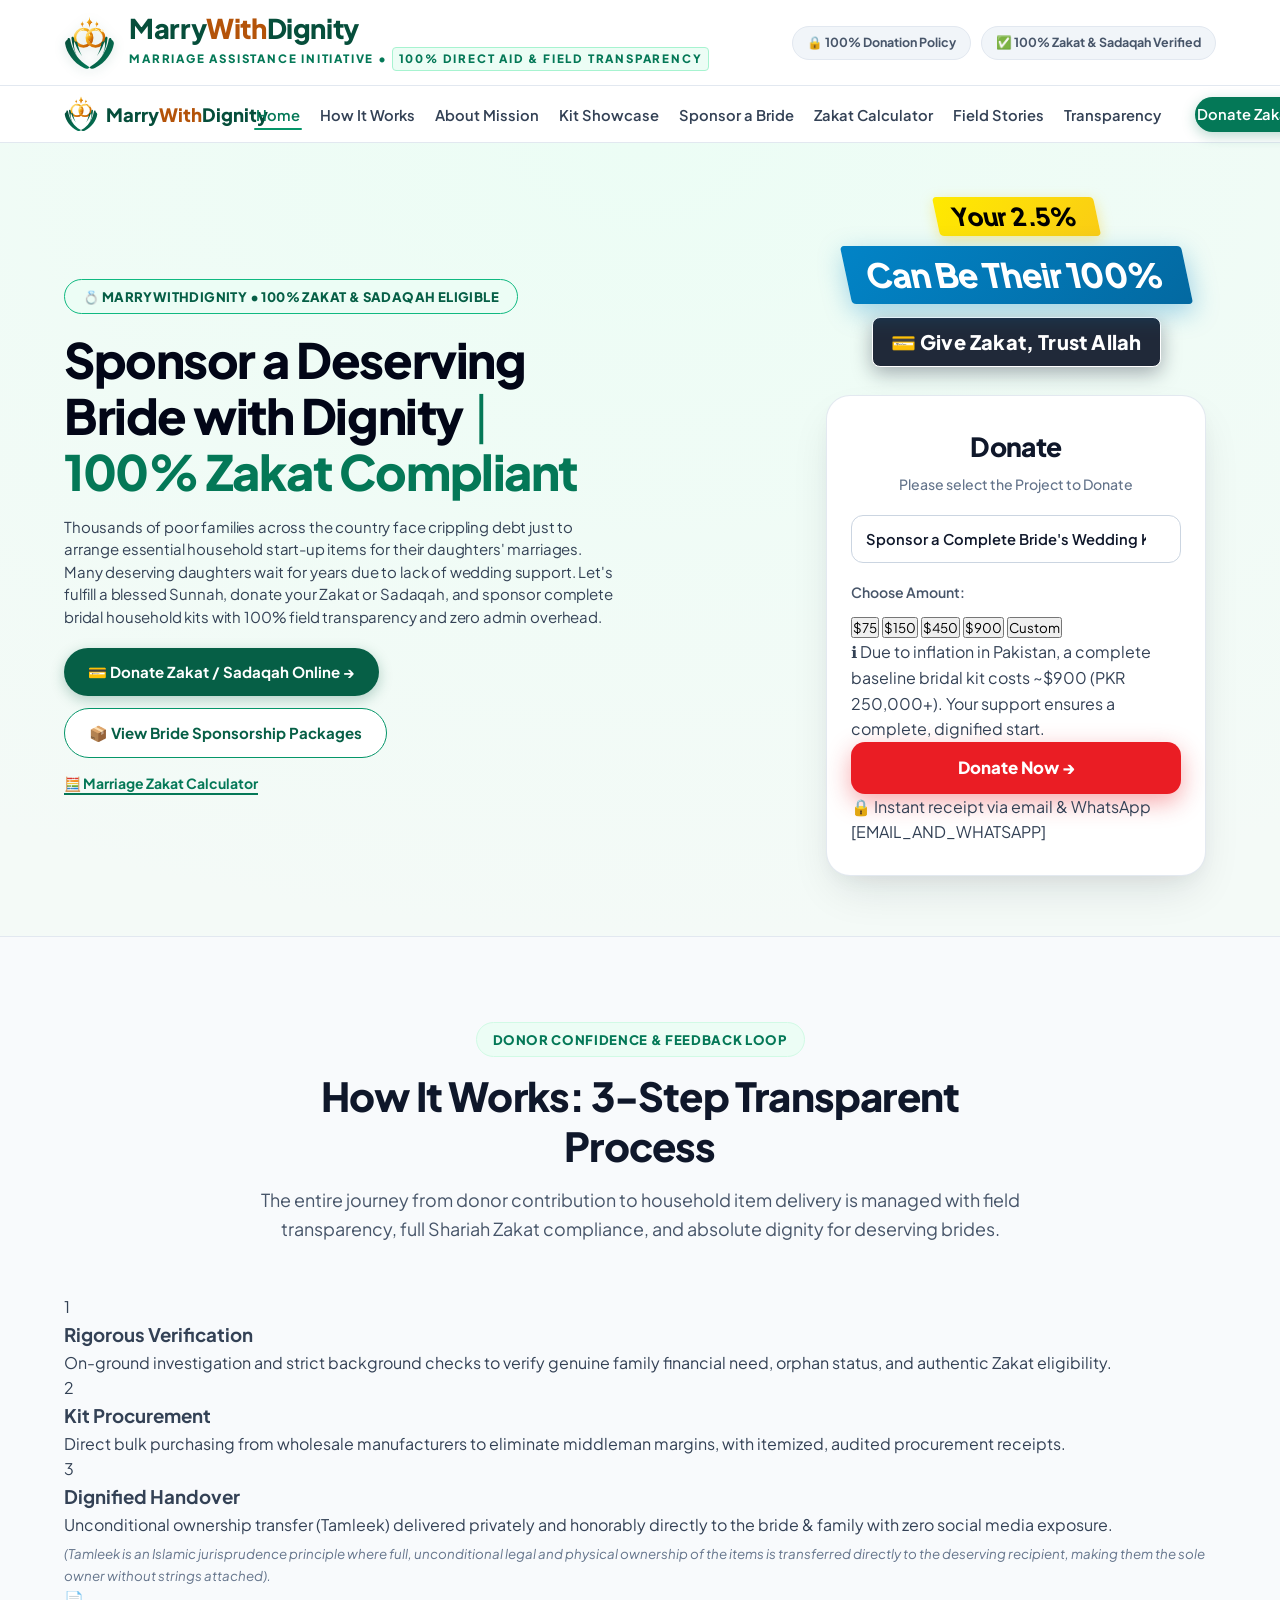
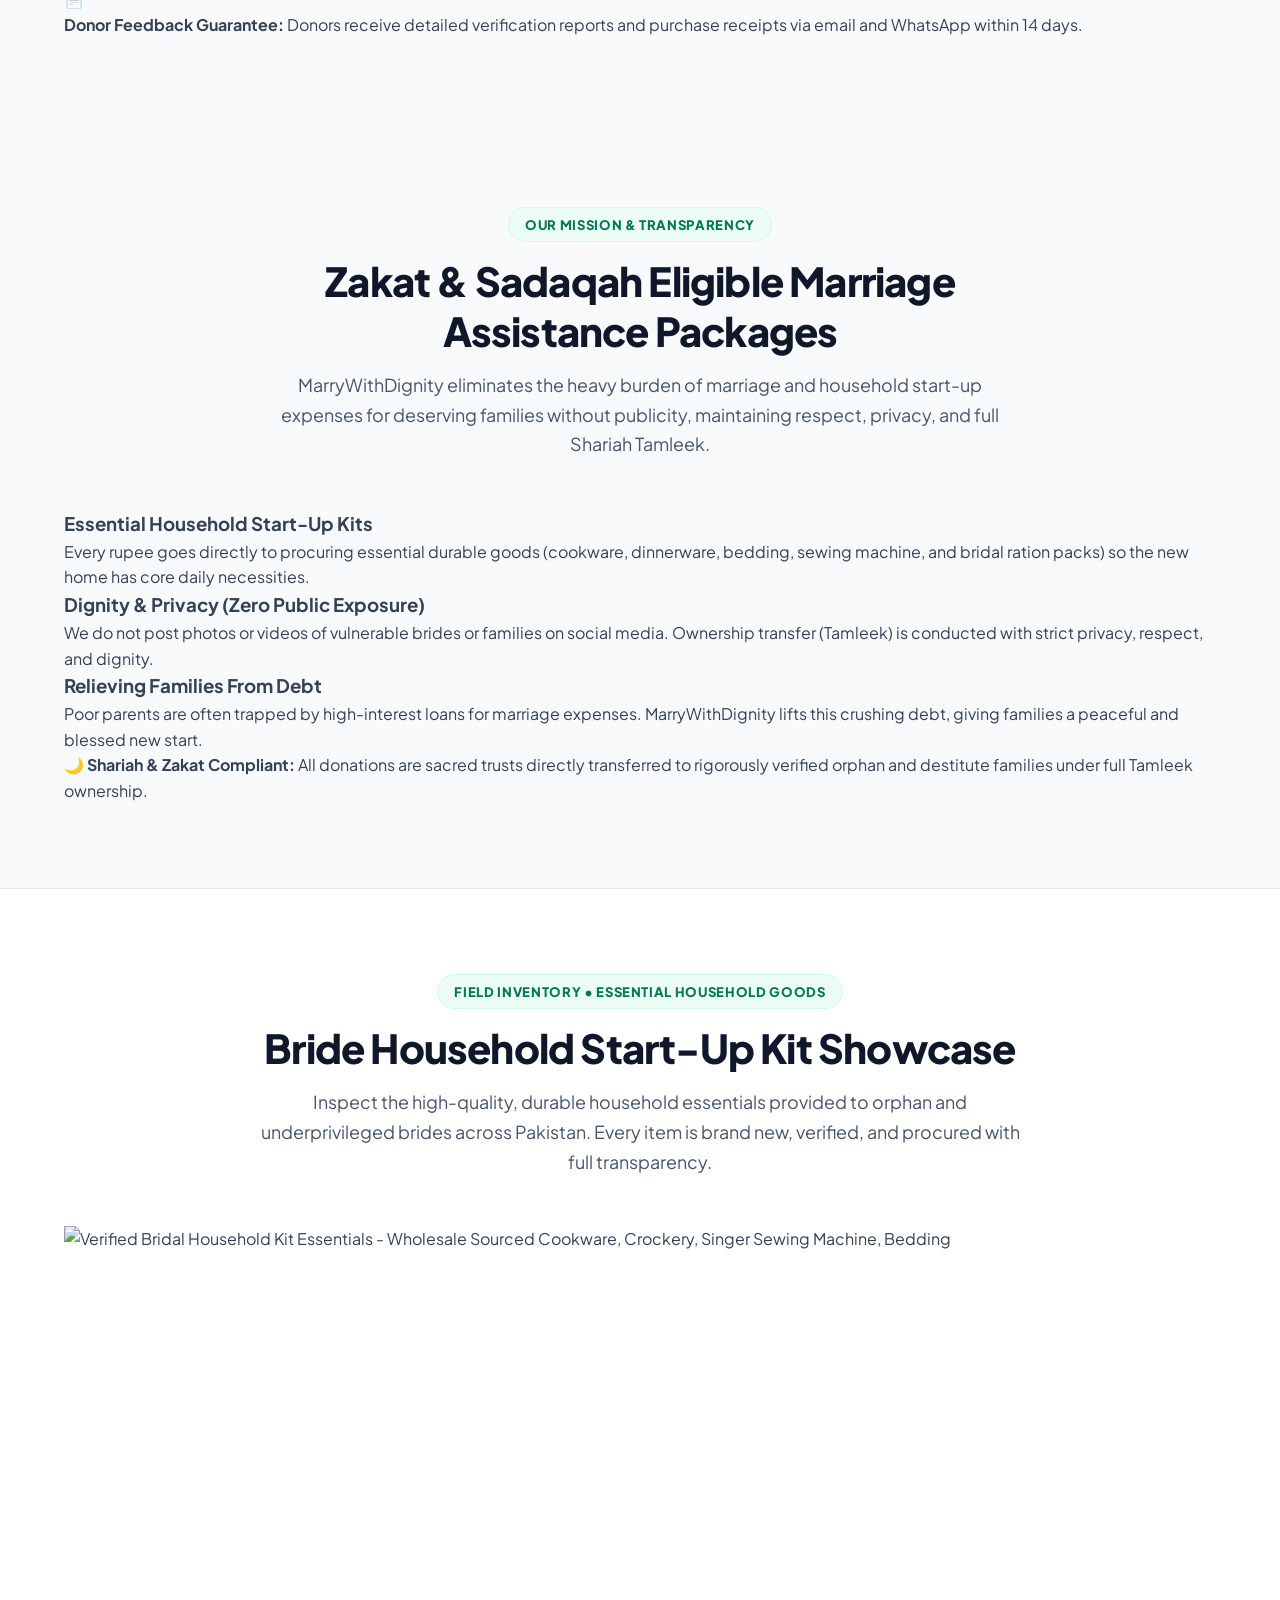
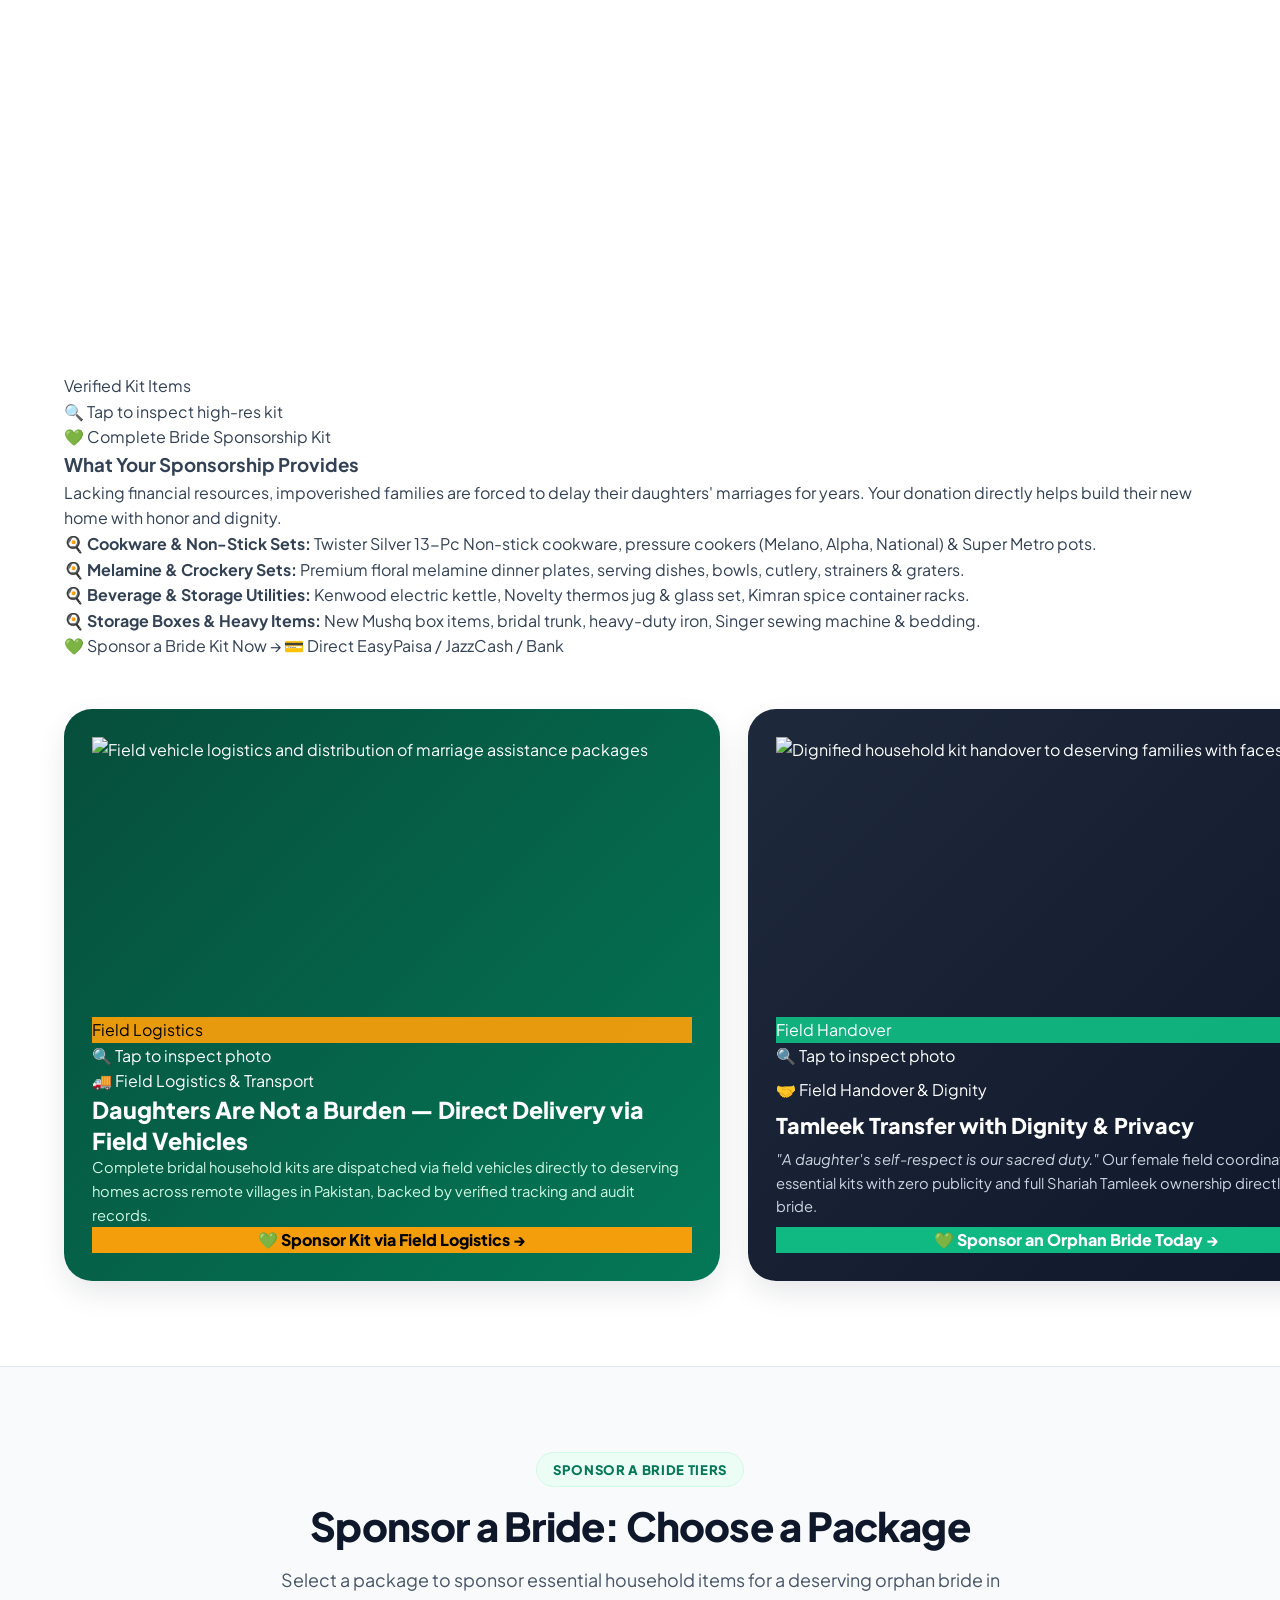
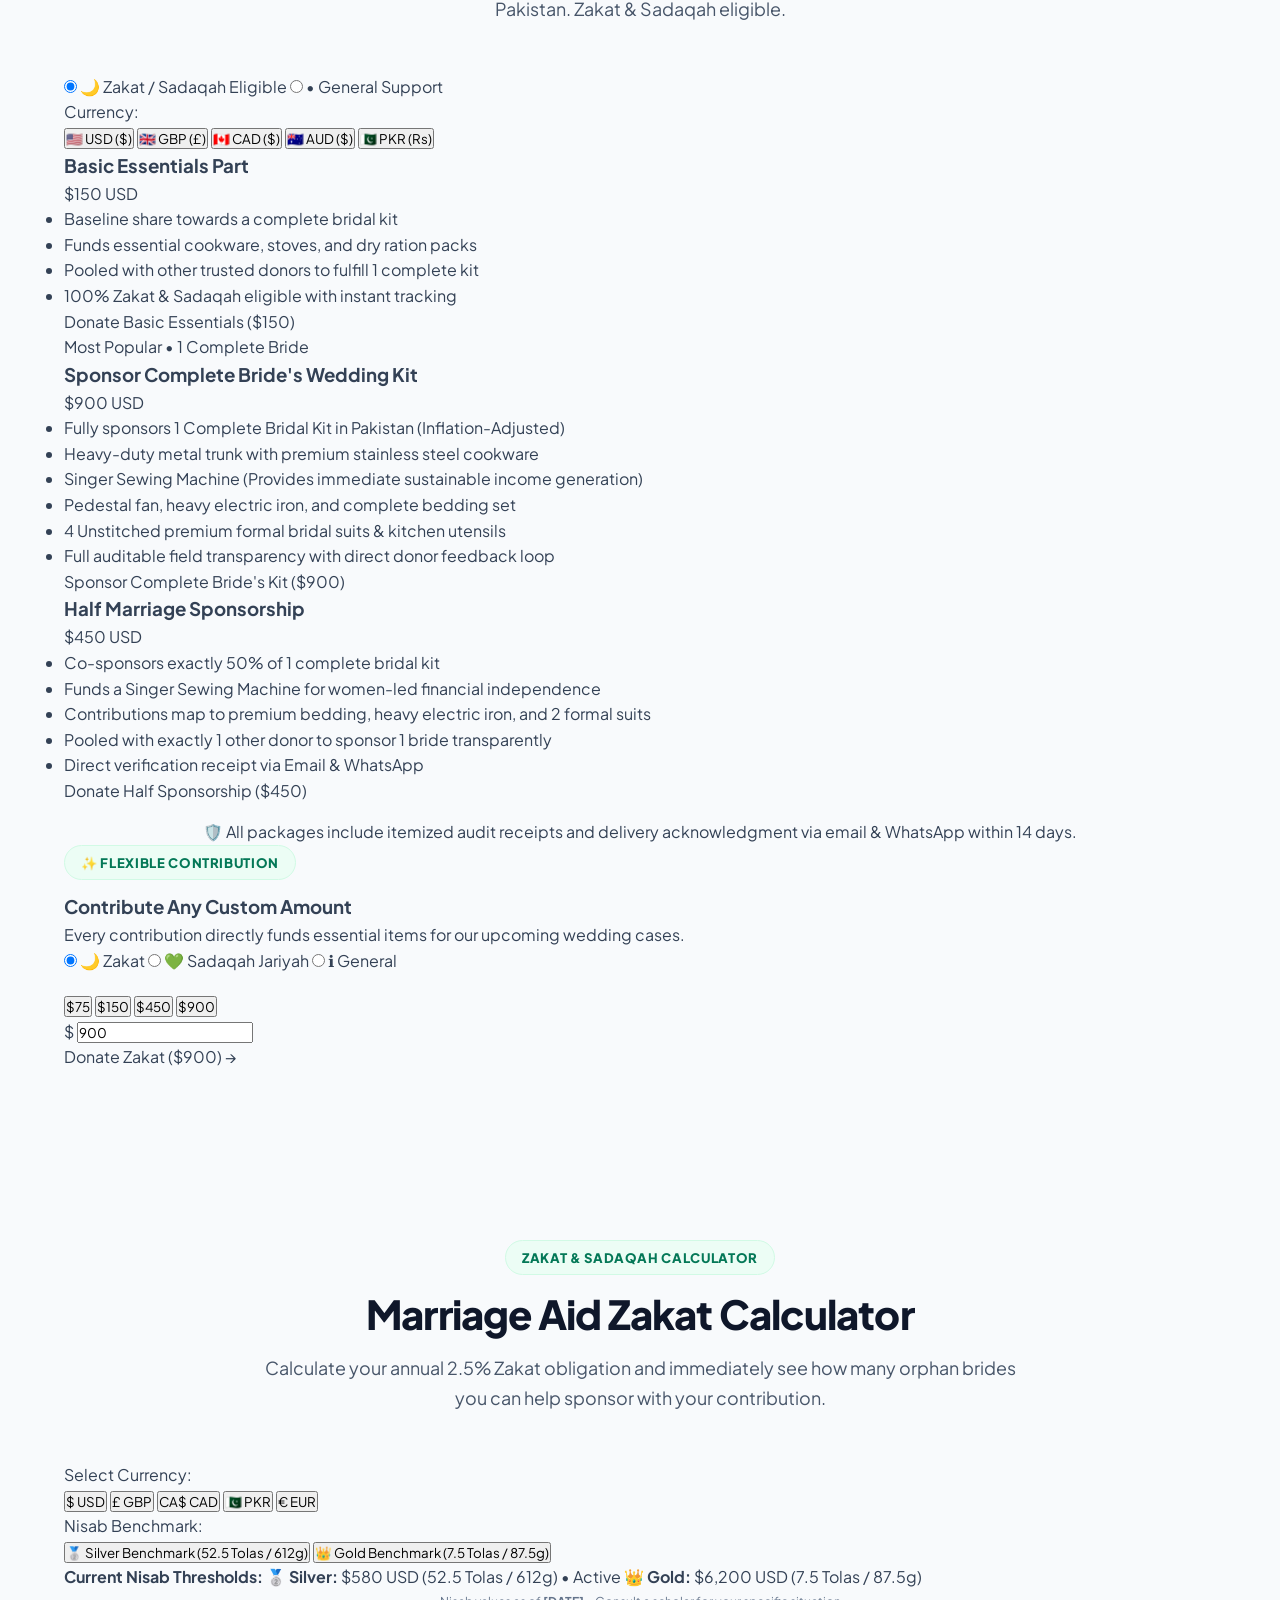
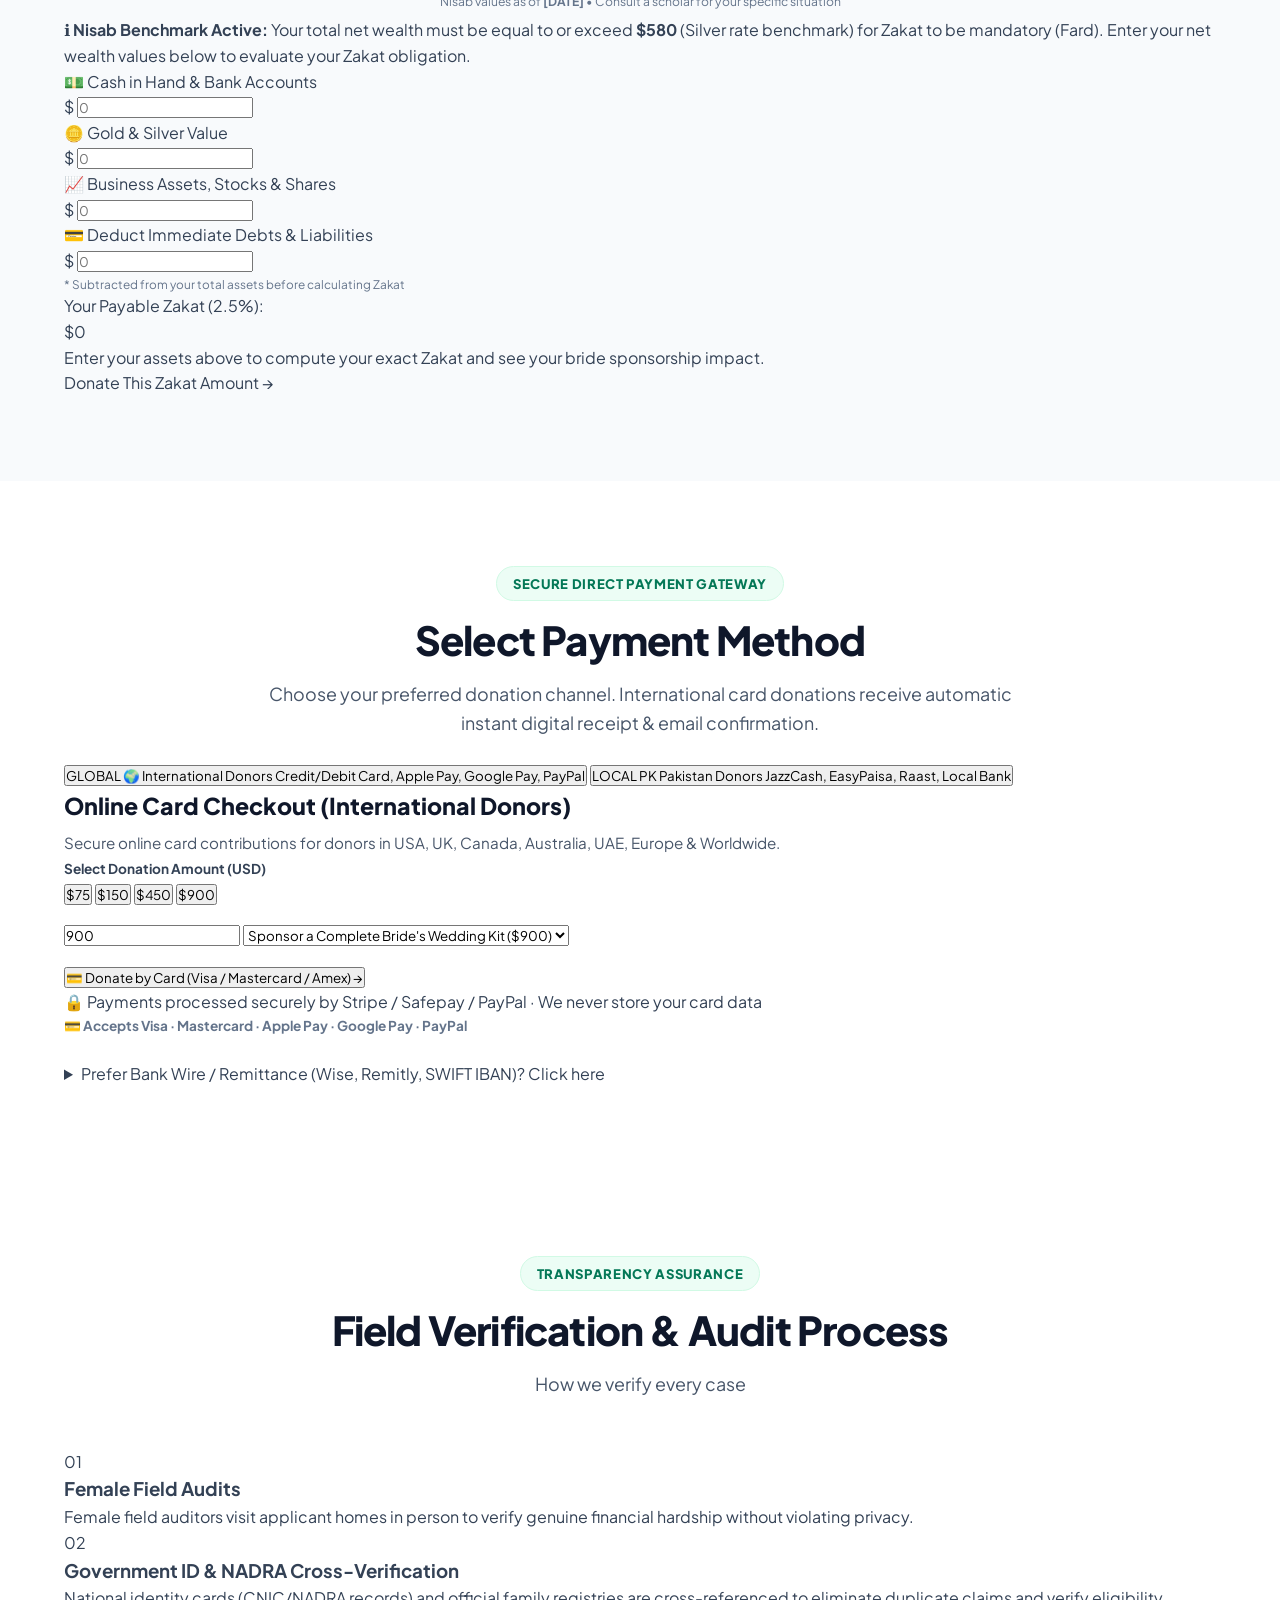
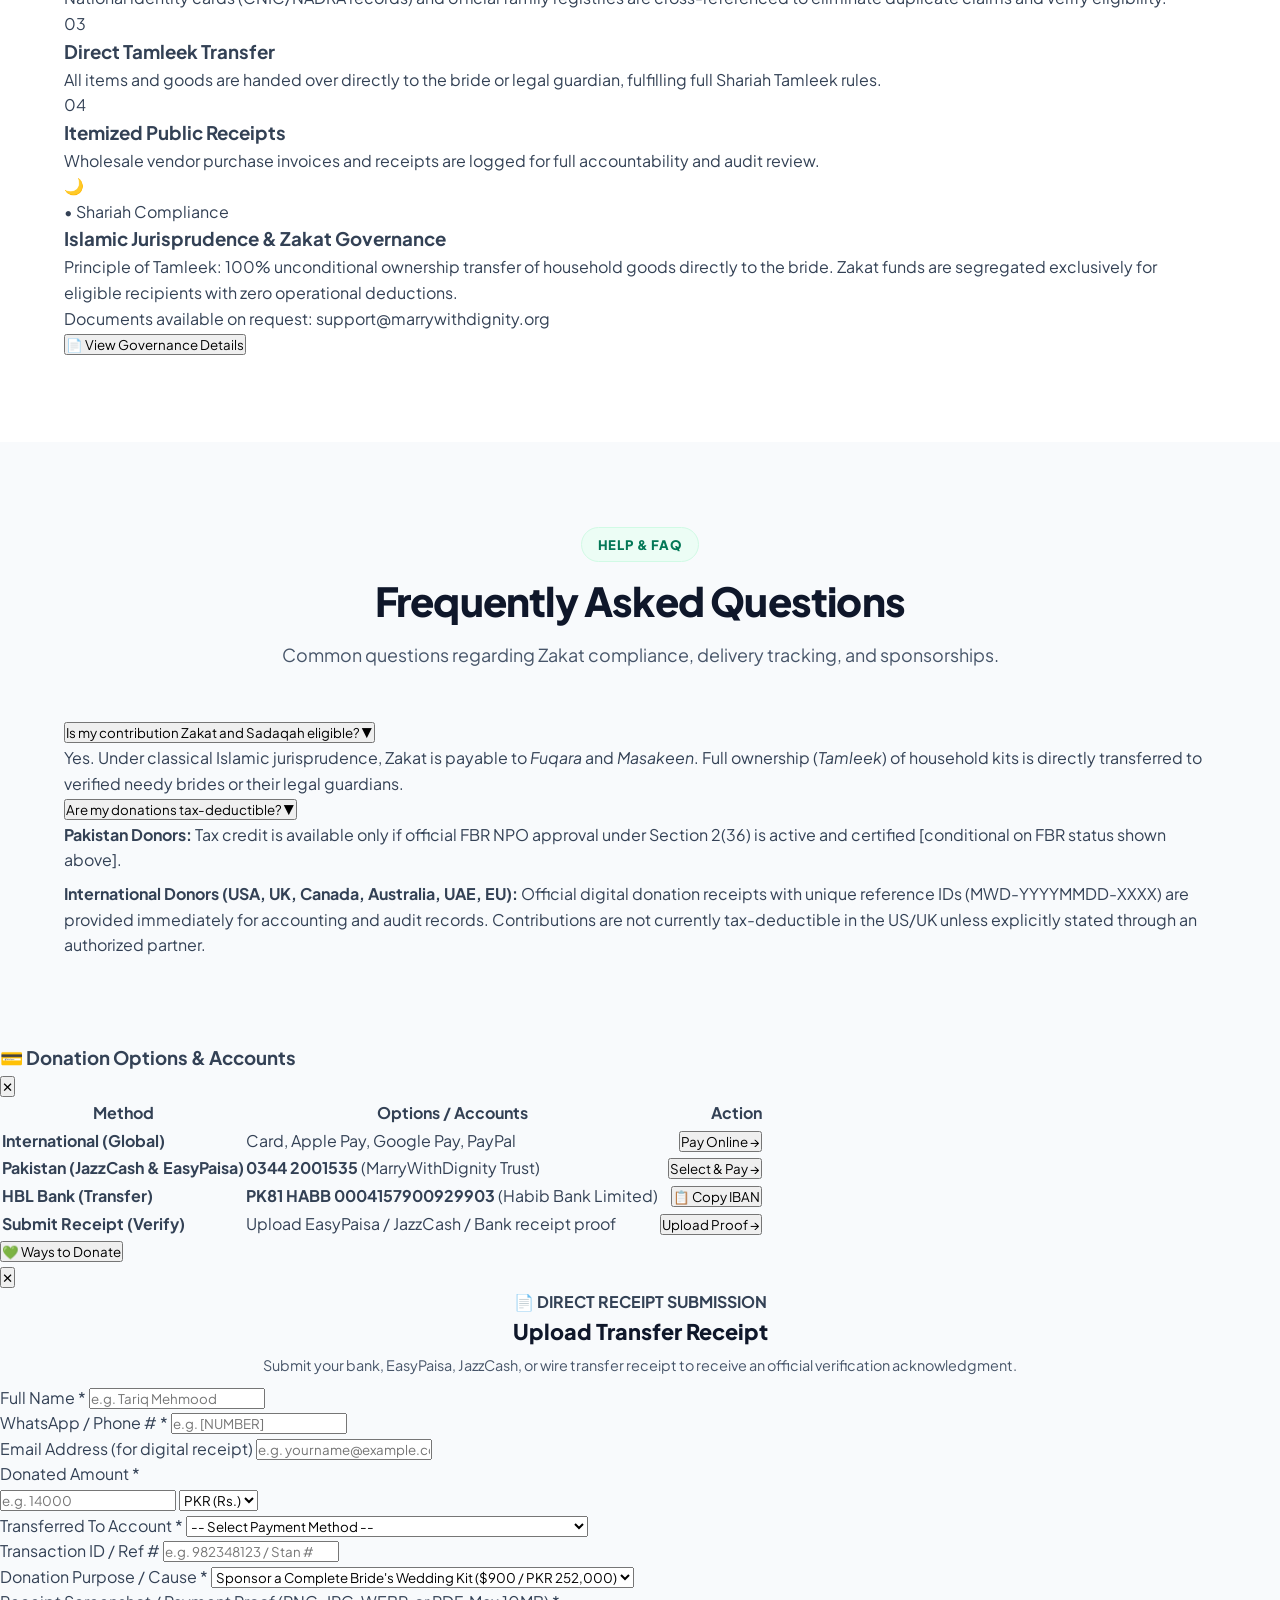
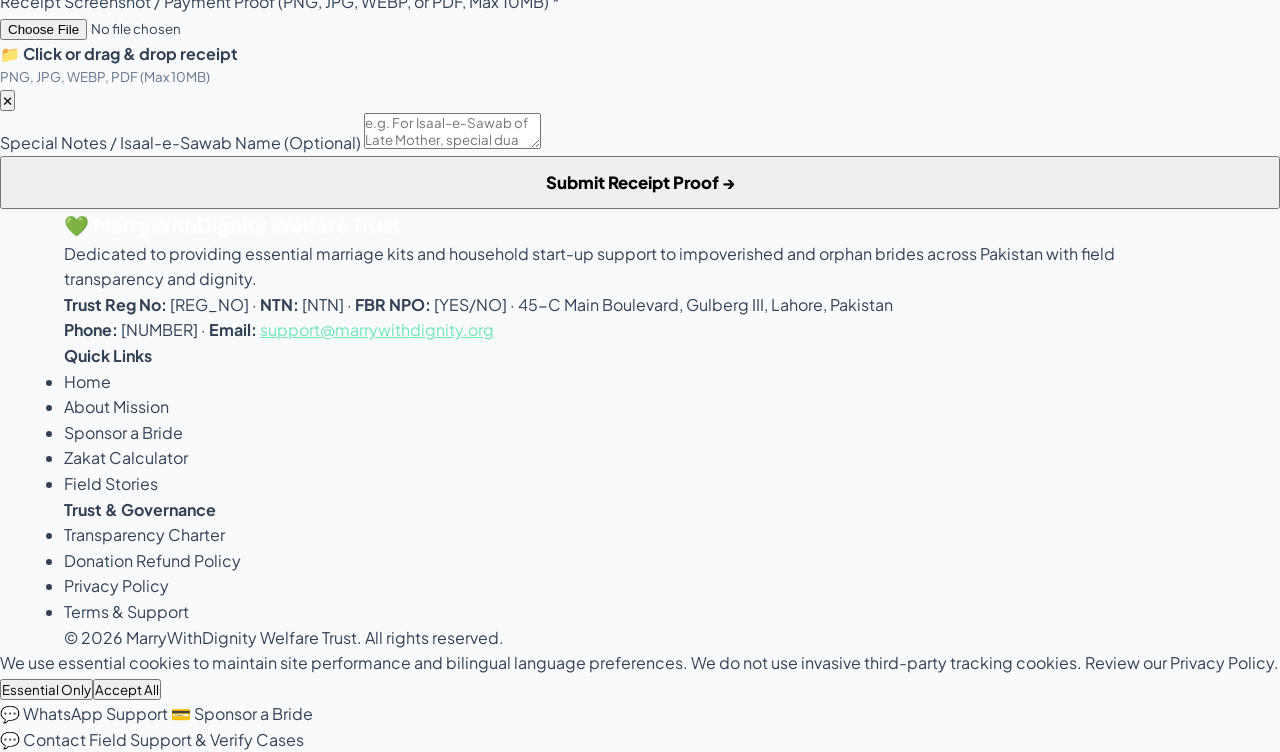
==== commit 3cb5f09c: "Add files via upload" ====
--- a/index.html
+++ b/index.html
@@ -4,4325 +4,97 @@
   <meta charset="UTF-8">
   <meta name="viewport" content="width=device-width, initial-scale=1.0">
   <meta name="color-scheme" content="light only">
-  <title>Marry With Dignity | Sponsor Wedding Essentials for Deserving Brides</title>
-  <meta name="description" content="Empower underprivileged and orphan brides with dignity. Sponsor essential wedding and household packages through verified Zakat and Sadaqah donations.">
-  <meta name="keywords" content="MarryWithDignity, sponsor a bride, marriage assistance initiative, zakat for marriage, nikah charity, orphan bride donation, jaheez package charity pakistan, zakat calculator marriage aid">
+  <title>Sponsor a Bride in Pakistan | MarryWithDignity Welfare Trust</title>
+  <meta name="description" content="Sponsor essential wedding kits and baseline household necessities for orphan and underprivileged brides across Pakistan. 100% Shariah-compliant Zakat & Sadaqah eligible with auditable field transparency.">
+  <meta name="keywords" content="sponsor a bride pakistan, wedding charity zakat, orphan marriage support pakistan, shariah compliant donation, marry with dignity trust, online zakat calculator">
   <meta name="robots" content="index, follow">
-  <link rel="canonical" href="https://marrywithdignity.vercel.app/">
+  <link rel="canonical" href="https://marrywithdignity.org">
+  <link rel="alternate" hreflang="en" href="https://marrywithdignity.org">
+  <link rel="alternate" hreflang="ur" href="https://marrywithdignity.org?lang=ur">
+  <link rel="alternate" hreflang="x-default" href="https://marrywithdignity.org">
 
   <!-- Favicon & Brand Icons -->
   <link rel="icon" type="image/svg+xml" href="favicon.svg">
-  <link rel="icon" type="image/png" sizes="32x32" href="favicon-32x32.png">
-  <link rel="icon" type="image/png" sizes="16x16" href="favicon-16x16.png">
-  <link rel="apple-touch-icon" sizes="180x180" href="apple-touch-icon.png">
+      <link rel="apple-touch-icon" sizes="180x180" href="apple-touch-icon.png">
   <link rel="shortcut icon" href="favicon.ico">
   <link rel="manifest" href="site.webmanifest">
   <meta name="theme-color" content="#065f46">
 
   <!-- Open Graph / Facebook -->
   <meta property="og:type" content="website">
-  <meta property="og:url" content="https://marrywithdignity.vercel.app/">
-  <meta property="og:title" content="Marry With Dignity | Sponsor Wedding Essentials for Deserving Brides">
-  <meta property="og:description" content="Empower underprivileged and orphan brides with dignity. Sponsor essential wedding and household packages through verified Zakat and Sadaqah donations.">
-  <meta property="og:image" content="https://marrywithdignity.vercel.app/images/og-image.png">
-
+  <meta property="og:site_name" content="MarryWithDignity">
+  <meta property="og:url" content="https://marrywithdignity.org">
+  <meta property="og:title" content="Sponsor a Deserving Bride with Dignity | 100% Zakat Compliant Charity">
+  <meta property="og:description" content="Provide essential household start-up items to orphan and poor families in Pakistan. Transparent field tracking with direct donor receipts.">
+  <meta property="og:image" content="https://marrywithdignity.org/og-image.png">
+  <meta property="og:image:alt" content="MarryWithDignity - Sponsor an Orphan Bride in Pakistan">
+    
   <!-- Twitter -->
-  <meta property="twitter:card" content="summary_large_image">
-  <meta property="twitter:url" content="https://marrywithdignity.vercel.app/">
-  <meta property="twitter:title" content="Marry With Dignity | Sponsor Wedding Essentials for Deserving Brides">
-  <meta property="twitter:description" content="Empower underprivileged and orphan brides with dignity. Sponsor essential wedding and household packages through verified Zakat and Sadaqah donations.">
-  <meta property="twitter:image" content="https://marrywithdignity.vercel.app/images/og-image.png">
-
-  <!-- Schema.org Non-Profit Charity JSON-LD -->
+  <meta name="twitter:card" content="summary_large_image">
+        
+  <!-- Critical Preconnections & Next-Gen Font Preload -->
+  <link rel="preconnect" href="https://fonts.googleapis.com">
+  <link rel="preconnect" href="https://fonts.gstatic.com" crossorigin>
+  <link rel="preload" href="https://fonts.googleapis.com/css2?family=Noto+Nastaliq+Urdu:wght@400;700&family=Plus+Jakarta+Sans:wght@400;500;600;700;800&display=swap" as="style" onload="this.onload=null;this.rel='stylesheet'">
+  <noscript>
+    <link rel="stylesheet" href="https://fonts.googleapis.com/css2?family=Noto+Nastaliq+Urdu:wght@400;700&family=Plus+Jakarta+Sans:wght@400;500;600;700;800&display=swap">
+  </noscript>
+
+  <!-- Inlined Critical Above-the-Fold Stylesheet -->
+  <style id="critical-above-fold-css">:root,body,html{color-scheme:light!important;forced-color-adjust:none!important;-webkit-font-smoothing:antialiased}:root{--primary-900:#064e3b;--primary-800:#065f46;--primary-700:#047857;--primary-600:#059669;--primary-500:#10b981;--primary-100:#d1fae5;--primary-50:#ecfdf5;--accent-gold:#f59e0b;--accent-gold-light:#fef3c7;--accent-gold-dark:#b45309;--slate-900:#0f172a;--slate-800:#1e293b;--slate-700:#334155;--slate-600:#475569;--slate-500:#64748b;--slate-400:#94a3b8;--slate-200:#e2e8f0;--slate-100:#f1f5f9;--slate-50:#f8fafc;--white:#ffffff;--easypaisa-green:#00a651;--jazzcash-red:#ea1d24;--hbl-teal:#008276;--whatsapp-green:#25d366;--shadow-xs:0 1px 2px 0 rgba(0, 0, 0, 0.05);--shadow-sm:0 2px 6px 0 rgba(0, 0, 0, 0.04);--shadow-md:0 6px 20px -2px rgba(15, 23, 42, 0.08);--shadow-lg:0 12px 32px -4px rgba(15, 23, 42, 0.12);--shadow-primary:0 8px 25px -4px rgba(4, 120, 87, 0.28);--radius-sm:8px;--radius-md:14px;--radius-lg:20px;--radius-xl:28px;--radius-full:9999px;--transition-fast:0.2s cubic-bezier(0.16, 1, 0.3, 1);--transition-normal:0.3s cubic-bezier(0.16, 1, 0.3, 1)}*,::after,::before{box-sizing:border-box;margin:0;padding:0}html{scroll-behavior:smooth;-webkit-text-size-adjust:100%;text-size-adjust:100%;overflow-x:hidden;width:100%}body{font-family:'Plus Jakarta Sans',system-ui,-apple-system,sans-serif;font-size:16px;line-height:1.6;color:#334155;background-color:#f8fafc;color-scheme:light!important;forced-color-adjust:none!important;overflow-x:hidden;width:100%;-webkit-font-smoothing:antialiased;-moz-osx-font-smoothing:grayscale}img,svg{max-width:100%;height:auto;display:block}a{text-decoration:none;color:inherit;transition:color var(--transition-fast)}button,input,select,textarea{font-family:inherit}.container{width:100%;max-width:1200px;margin-left:auto;margin-right:auto;padding-left:24px;padding-right:24px}.section-padding{padding:85px 0}.bg-white{background-color:var(--white)}.bg-light{background-color:var(--slate-50)}.section-header{text-align:center;max-width:760px;margin:0 auto 50px}.section-tag{display:inline-flex;align-items:center;gap:6px;background:var(--primary-50);border:1px solid var(--primary-100);color:var(--primary-700);font-size:.82rem;font-weight:800;letter-spacing:.05em;text-transform:uppercase;padding:6px 16px;border-radius:var(--radius-full);margin-bottom:14px}.section-title{color:var(--slate-900);font-size:clamp(1.85rem, 3.8vw, 2.5rem);font-weight:800;line-height:1.25;letter-spacing:-.02em;margin-bottom:14px}.section-subtitle{color:var(--slate-600);font-size:clamp(.98rem, 1.8vw, 1.12rem);line-height:1.65}.top-brand-header-strip{background:#fff;border-bottom:1px solid var(--slate-200);padding:14px 0;width:100%}.top-brand-container{display:flex;justify-content:space-between;align-items:center;gap:20px}.top-brand-logo-link{display:inline-flex;align-items:center;gap:14px;text-decoration:none}.top-brand-logo-img{height:54px;width:auto;object-fit:contain;filter:drop-shadow(0 2px 6px rgba(6, 78, 59, .15));transition:transform .2s}.top-brand-logo-link:hover .top-brand-logo-img{transform:scale(1.05)}.top-brand-text-group{display:flex;flex-direction:column;justify-content:center}.top-brand-title{font-size:1.7rem;font-weight:800;color:var(--primary-900);letter-spacing:-.4px;font-family:'Plus Jakarta Sans',sans-serif;line-height:1.1}.top-brand-title .text-gold{color:var(--accent-gold-dark,#b45309)}.top-brand-subtitle{font-size:.72rem;font-weight:800;color:var(--primary-700);letter-spacing:1.8px;text-transform:uppercase;font-family:'Plus Jakarta Sans',sans-serif;margin-top:3px}.top-brand-subtitle .badge-cert{color:#047857;background:#ecfdf5;padding:2px 6px;border-radius:4px;border:1px solid #a7f3d0;white-space:nowrap;display:inline-block}.top-brand-trust-badges{display:flex;align-items:center;gap:10px}.top-trust-item{font-size:.78rem;font-weight:700;color:var(--slate-600);background:var(--slate-100);padding:6px 14px;border-radius:var(--radius-full);border:1.5px solid var(--slate-200);white-space:nowrap}@media (max-width:991px){.top-brand-container{flex-direction:column;align-items:center;text-align:center;gap:8px;width:100%;box-sizing:border-box}.top-brand-trust-badges{flex-wrap:wrap;justify-content:center;gap:8px;width:100%}}@media (max-width:768px){.top-brand-header-strip{padding:8px 0}.top-brand-container{gap:6px}.top-brand-logo-link{flex-direction:column;align-items:center;justify-content:center;gap:6px;text-align:center;width:100%;max-width:100%}.top-brand-logo-img{height:38px;margin:0 auto}.top-brand-text-group{text-align:center;width:100%;max-width:100%}.top-brand-title{font-size:1.3rem;line-height:1.15}.top-brand-subtitle{display:flex;flex-wrap:wrap;align-items:center;justify-content:center;gap:4px;font-size:.62rem;letter-spacing:.5px;line-height:1.3;margin-top:2px;max-width:100%}.top-brand-subtitle span{white-space:normal}.top-brand-subtitle .sub-dot{display:none}.top-brand-subtitle .badge-cert{font-size:.6rem;padding:2px 6px;white-space:normal;display:inline-block}.top-brand-trust-badges{display:flex;flex-wrap:wrap;justify-content:center;gap:6px;width:100%;max-width:100%}.top-trust-item{font-size:.72rem;padding:4px 10px;white-space:normal;text-align:center}}.navbar{position:sticky;top:0;background:rgba(255,255,255,.96);backdrop-filter:blur(12px);-webkit-backdrop-filter:blur(12px);border-bottom:1px solid var(--slate-200);z-index:1000;padding:10px 0;width:100%;transition:all var(--transition-fast)}.nav-container{display:flex;justify-content:space-between;align-items:center;gap:20px}.nav-brand-compact{display:none}.compact-logo-link{display:inline-flex;align-items:center;gap:8px;text-decoration:none}.compact-logo-img{height:36px;width:auto}.compact-logo-title{font-size:1.15rem;font-weight:800;color:var(--primary-900)}.compact-logo-title .text-gold{color:var(--accent-gold-dark,#b45309)}.nav-links{display:flex;gap:16px;list-style:none;align-items:center;flex:1;justify-content:center}.nav-links a{font-weight:600;font-size:.92rem;color:var(--slate-700);padding:6px 2px;position:relative;white-space:nowrap;transition:color var(--transition-fast)}.nav-links a.active,.nav-links a:hover{color:var(--primary-700)}.nav-links a.active::after{content:'';position:absolute;bottom:0;left:0;width:100%;height:2px;background:var(--primary-600);border-radius:2px}.nav-cta-btn{background:var(--primary-700);color:var(--white)!important;padding:10px 22px;border-radius:var(--radius-full);font-weight:700;font-size:.92rem;box-shadow:0 4px 14px rgba(4,120,87,.28);transition:all var(--transition-normal);display:inline-flex;align-items:center;justify-content:center;gap:6px;white-space:nowrap;flex-shrink:0;text-align:center}.nav-cta-btn:hover{background:var(--primary-800);transform:translateY(-2px);box-shadow:0 6px 18px rgba(4,120,87,.38)}.mobile-menu-toggle{display:none;background:var(--slate-100);border:1px solid var(--slate-200);color:var(--slate-800);font-size:1.35rem;width:44px;height:44px;border-radius:10px;cursor:pointer;align-items:center;justify-content:center;transition:all var(--transition-fast);outline:0;-webkit-tap-highlight-color:transparent}.mobile-menu-toggle:focus,.mobile-menu-toggle:hover{background:var(--primary-50);border-color:var(--primary-200);color:var(--primary-700)}.hero-section{background:radial-gradient(100% 100% at 50% 0,#ecfdf5 0,#f4faf7 100%);padding:54px 0 60px;position:relative;border-bottom:1px solid var(--slate-200);overflow:hidden}.hero-main-layout{display:grid;grid-template-columns:1fr 1fr;align-items:center;gap:48px;margin-bottom:0;text-align:left}.hero-left-col{width:100%;max-width:100%}.hero-left-col .hero-tag{margin-left:0;display:inline-flex;align-items:center;gap:8px;background:#ecfdf5;border:1.5px solid #10b981;color:#065f46;padding:6px 18px;border-radius:9999px;font-size:.82rem;font-weight:800;letter-spacing:.4px;margin-bottom:18px}.hero-left-col .hero-title{font-size:clamp(2.3rem, 3.8vw, 3.5rem);font-weight:800;line-height:1.15;letter-spacing:-.03em;color:#020617!important;margin-bottom:16px}.hero-left-col .hero-title .text-emerald{color:#047857!important;font-weight:800}.hero-left-col .hero-title .hero-pipe{color:#047857!important;font-weight:400;margin:0 4px}.zakat-hero-styled-banner{display:flex;flex-direction:column;align-items:center;gap:8px;margin-top:0;margin-bottom:12px;width:100%;text-align:center}.zakat-badge-yellow-wrapper{display:inline-flex;align-items:center;transform:skewX(-12deg);background:linear-gradient(135deg,#ffea00 0,#facc15 100%);padding:5px 20px 5px 16px;border-radius:4px;box-shadow:0 4px 14px rgba(250,204,21,.4);margin-left:0}.zakat-badge-yellow-text{display:inline-block;transform:skewX(12deg);font-size:clamp(1.15rem, 2.2vw, 1.55rem);font-weight:900;color:#000;letter-spacing:-.01em;line-height:1.15;font-family:'Plus Jakarta Sans',system-ui,-apple-system,sans-serif}.zakat-bar-blue-wrapper{display:inline-flex;align-items:center;transform:skewX(-12deg);background:linear-gradient(135deg,#0284c7 0,#0369a1 100%);padding:10px 24px 10px 20px;border-radius:4px;box-shadow:0 8px 25px rgba(2,132,199,.35);margin:2px 0;max-width:100%;box-sizing:border-box}.zakat-bar-blue-text{display:inline-block;transform:skewX(12deg);font-size:clamp(1.45rem, 3.2vw, 2.1rem);font-weight:800;color:#fff;letter-spacing:-.02em;line-height:1.12;font-family:'Plus Jakarta Sans',system-ui,-apple-system,sans-serif;white-space:nowrap}.zakat-box-tagline-wrapper{display:inline-flex;align-items:center;gap:10px;background:rgba(15,23,42,.92);border:1.5px solid #fff;padding:8px 18px;border-radius:8px;box-shadow:0 6px 20px rgba(15,23,42,.35);margin-top:4px;max-width:100%}.zakat-box-icon-frame{width:28px;height:28px;border:1.5px solid #fff;border-radius:6px;display:flex;align-items:center;justify-content:center;background:rgba(255,255,255,.1);flex-shrink:0}.zakat-box-icon-frame svg{width:18px;height:18px;stroke:#ffffff;fill:none}.zakat-box-tagline-text{font-size:clamp(.95rem, 1.8vw, 1.25rem);font-weight:800;color:#fff;letter-spacing:.01em;font-family:'Plus Jakarta Sans',system-ui,-apple-system,sans-serif}@media (max-width:991px){.zakat-hero-styled-banner{align-items:center;text-align:center}.zakat-badge-yellow-wrapper,.zakat-bar-blue-wrapper{margin-left:0}}@media (max-width:576px){.zakat-badge-yellow-wrapper{padding:5px 18px 5px 14px;transform:skewX(-8deg)}.zakat-badge-yellow-text{transform:skewX(8deg)}.zakat-bar-blue-wrapper{padding:8px 20px 8px 16px;transform:skewX(-8deg);max-width:100%}.zakat-bar-blue-text{transform:skewX(8deg);white-space:normal}.zakat-box-tagline-wrapper{padding:8px 16px;gap:8px}}.hero-left-col .hero-subtitle{margin-left:0;margin-right:0;font-size:15px!important;line-height:1.5!important;color:#334155!important;max-width:560px;width:100%;margin-bottom:20px!important;letter-spacing:-.01em}.hero-left-col .hero-buttons{display:flex;flex-wrap:wrap;align-items:center;justify-content:flex-start;gap:12px;margin-bottom:0}.hero-calculator-anchor-wrap{margin-top:14px;display:flex;align-items:center;width:100%}.hero-calc-anchor-link{display:inline-flex;align-items:center;gap:7px;color:#047857;font-size:14px;font-weight:700;text-decoration:underline;text-underline-offset:4px;text-decoration-thickness:1.5px;transition:.2s;cursor:pointer}.hero-calc-anchor-link:hover{color:#065f46;text-decoration-color:#065f46;transform:translateX(3px)}.hero-btn-primary{background:#065f46;color:#fff!important;padding:12px 24px;border-radius:9999px;font-weight:700;font-size:.94rem;display:inline-flex;align-items:center;gap:8px;text-decoration:none;box-shadow:0 4px 14px rgba(6,95,70,.28);transition:.25s;white-space:nowrap}.hero-btn-primary:hover{background:#044e3b;transform:translateY(-2px);box-shadow:0 8px 20px rgba(6,95,70,.38);color:#fff!important}.hero-btn-secondary{background:#fff;color:#065f46!important;border:1.5px solid #059669;padding:12px 24px;border-radius:9999px;font-weight:700;font-size:.94rem;display:inline-flex;align-items:center;gap:8px;text-decoration:none;transition:.25s;white-space:nowrap}.hero-btn-secondary:hover{background:#ecfdf5;border-color:#047857;transform:translateY(-2px);color:#047857!important}.hero-btn-gold{background:#fff;color:#0f172a!important;border:1.5px solid #f59e0b;padding:12px 24px;border-radius:9999px;font-weight:700;font-size:.94rem;display:inline-flex;align-items:center;gap:8px;text-decoration:none;transition:.25s;white-space:nowrap}.hero-btn-gold:hover{background:#fffbeb;border-color:#d97706;transform:translateY(-2px);color:#0f172a!important}.hero-right-col{width:100%;max-width:400px;display:flex;flex-direction:column;align-items:center;justify-content:flex-start;gap:16px;margin-left:auto;margin-right:0}@keyframes heroCardAmbientFloat{0%,100%{transform:translateY(0);box-shadow:0 20px 45px -10px rgba(15,23,42,.12),0 8px 20px -6px rgba(0,0,0,.05)}50%{transform:translateY(-8px);box-shadow:0 26px 55px -10px rgba(15,23,42,.16),0 12px 24px -6px rgba(0,0,0,.07)}}.hero-right-col .auto-donate-card-box.inline-card-version{margin:0 auto;border:1px solid rgba(226,232,240,.95);border-radius:24px;padding:30px 24px!important;background:#fff;width:100%;max-width:380px!important;box-sizing:border-box;box-shadow:0 20px 45px -10px rgba(15,23,42,.12),0 8px 20px -6px rgba(0,0,0,.05);animation:5s ease-in-out infinite heroCardAmbientFloat}.hero-right-col .auto-donate-header-title{font-size:1.65rem!important;font-weight:800!important;margin-bottom:4px!important;text-align:center!important;letter-spacing:-.025em!important;color:#0f172a!important}.hero-right-col .auto-donate-header-sub{font-size:.88rem!important;margin-bottom:20px!important;text-align:center!important;color:var(--slate-500)!important;font-weight:500!important}.hero-right-col .auto-donate-select-wrapper{position:relative;margin-bottom:18px!important;width:100%}.hero-right-col .auto-donate-select{height:48px!important;width:100%!important;padding:0 34px 0 14px!important;font-size:.92rem!important;border-radius:12px!important;border:1.5px solid #cbd5e1!important;background:#fff!important;color:#0f172a!important;font-weight:600!important;appearance:none!important;-webkit-appearance:none!important;cursor:pointer!important}.hero-right-col .auto-donate-select-arrow{position:absolute!important;right:14px!important;top:50%!important;transform:translateY(-50%)!important;pointer-events:none!important;font-size:.75rem!important;color:#64748b!important}.hero-right-col .auto-donate-amount-label{font-size:.88rem!important;margin-bottom:10px!important;font-weight:600!important;color:#475569!important;text-align:left!important}.hero-right-col .auto-donate-grid{display:grid!important;grid-template-columns:repeat(3,1fr)!important;gap:10px!important;margin-bottom:22px!important}.hero-right-col .auto-donate-opt-card{min-height:58px!important;padding:8px 4px!important;font-size:.84rem!important;font-weight:700!important;border-radius:12px!important;border:1.5px solid #e2e8f0!important;background:#fff!important;color:#1e293b!important;line-height:1.25!important;display:flex!important;align-items:center!important;justify-content:center!important;text-align:center!important;cursor:pointer!important;transition:.2s!important}.hero-right-col .auto-donate-opt-card:hover{border-color:#cbd5e1!important;background:#f8fafc!important}.hero-right-col .auto-donate-opt-card.active{border:2px solid #ea1d24!important;color:#0f172a!important;background:snow!important}.hero-right-col .auto-donate-submit-btn{height:52px!important;width:100%!important;font-size:1.05rem!important;font-weight:800!important;border-radius:14px!important;border:none!important;background:#ea1d24!important;color:#fff!important;box-shadow:0 8px 24px rgba(234,29,36,.38)!important;cursor:pointer!important;transition:.25s!important;display:flex!important;align-items:center!important;justify-content:center!important}.hero-right-col .auto-donate-submit-btn:hover{background:#d6131a!important;transform:translateY(-2px)!important;box-shadow:0 10px 28px rgba(234,29,36,.48)!important}@media (max-width:991px){.hero-section{padding:28px 0 36px!important}.hero-main-layout{display:flex!important;flex-direction:column!important;grid-template-columns:1fr!important;align-items:center!important;text-align:center!important;gap:28px!important;width:100%!important;max-width:100%!important}.hero-left-col{width:100%!important;max-width:100%!important;text-align:center!important}.hero-left-col .hero-tag{margin:0 auto 14px!important;display:inline-flex!important;max-width:100%!important;white-space:normal!important;text-align:center!important;font-size:.76rem!important;line-height:1.35!important;padding:6px 14px!important;box-sizing:border-box!important}.hero-left-col .hero-title{font-size:clamp(1.65rem, 5.2vw, 2.3rem)!important;line-height:1.25!important;margin-bottom:14px!important;word-break:break-word!important}body.lang-rtl .hero-left-col .hero-title{font-size:clamp(1.35rem, 4.6vw, 1.95rem)!important;line-height:1.7!important}.hero-left-col .hero-subtitle{margin:0 auto 20px!important;font-size:clamp(.92rem, 3.2vw, 1.02rem)!important;line-height:1.65!important;max-width:100%!important;color:var(--slate-600)!important}body.lang-rtl .hero-left-col .hero-subtitle{line-height:2.1!important}.hero-left-col .hero-buttons{flex-direction:column!important;width:100%!important;max-width:380px!important;margin:0 auto!important;gap:10px!important;align-items:stretch!important;justify-content:center!important}.hero-left-col .hero-buttons .btn-primary,.hero-left-col .hero-buttons .btn-secondary{width:100%!important;padding:13px 18px!important;box-sizing:border-box!important;text-align:center!important;justify-content:center!important}.hero-right-col{width:100%!important;max-width:440px!important;margin:0 auto!important;display:flex!important;flex-direction:column!important;align-items:center!important;justify-content:center!important;box-sizing:border-box!important}.zakat-hero-styled-banner{width:100%!important;max-width:100%!important;box-sizing:border-box!important}.zakat-bar-blue-wrapper{max-width:100%!important;box-sizing:border-box!important;padding:8px 16px!important}.zakat-bar-blue-text{font-size:clamp(1.2rem, 4.8vw, 1.65rem)!important;white-space:normal!important;text-align:center!important}.zakat-box-tagline-wrapper{max-width:100%!important;box-sizing:border-box!important;padding:6px 14px!important}.zakat-box-tagline-text{font-size:clamp(.85rem, 3.4vw, .95rem)!important}.hero-right-col .auto-donate-card-box.inline-card-version{margin:0 auto!important;width:100%!important;max-width:100%!important;transform:none!important;animation:none!important;padding:24px 18px!important;border-radius:20px!important;box-sizing:border-box!important}.donate-amount-grid.hero-amount-grid{grid-template-columns:repeat(5,1fr)!important;gap:6px!important}}@media (max-width:480px){.hero-section{padding:22px 0 30px!important}.hero-main-layout{gap:22px!important}.hero-left-col .hero-title{font-size:clamp(1.45rem, 6vw, 1.85rem)!important}.hero-right-col .auto-donate-card-box.inline-card-version{padding:18px 14px!important;border-radius:16px!important}.donate-amount-grid.hero-amount-grid{grid-template-columns:repeat(3,1fr)!important;gap:8px!important}.donate-amount-grid.hero-amount-grid .donate-amount-btn{min-height:42px!important;font-size:.88rem!important;padding:8px 4px!important}.hero-inflation-notice{font-size:.72rem!important;line-height:1.35!important;padding:7px 10px!important}.auto-donate-submit-btn{min-height:48px!important;font-size:1rem!important}}</style>
+
+  <!-- Asynchronous Non-Blocking Full Stylesheets -->
+  <link rel="preload" href="assets/style.min.css" as="style" onload="this.onload=null;this.rel='stylesheet'">
+  <link rel="preload" href="assets/rareui.min.css" as="style" onload="this.onload=null;this.rel='stylesheet'">
+  <link rel="preload" href="assets/language.min.css" as="style" onload="this.onload=null;this.rel='stylesheet'">
+  <noscript>
+    <link rel="stylesheet" href="assets/style.min.css">
+    <link rel="stylesheet" href="assets/rareui.min.css">
+    <link rel="stylesheet" href="assets/language.min.css">
+  </noscript>
+</head>
+<body>
+
+  <!-- Google Search Structured Data (JSON-LD NGO Schema) -->
   <script type="application/ld+json">
   {
     "@context": "https://schema.org",
     "@type": "NGO",
     "name": "MarryWithDignity",
-    "alternateName": "Marry With Dignity Charity Trust",
-    "url": "https://marrywithdignity.vercel.app/",
-    "logo": "https://marrywithdignity.vercel.app/images/logo.png",
-    "description": "Non-profit charity providing 100% Zakat-eligible marriage assistance, bride sponsorship, and household essentials for underprivileged orphan daughters in Pakistan.",
-    "areaServed": "Pakistan",
-    "knowsAbout": ["Zakat on Marriage", "Sponsor a Bride", "Nikah Charity", "Marriage Assistance Grants"],
-    "sameAs": [
-      "https://wa.me/923001801535"
-    ]
+    "url": "https://marrywithdignity.org",
+    "logo": "https://marrywithdignity.org/logo.png",
+    "description": "A verified Shariah-compliant marriage assistance welfare initiative providing baseline household and bridal start-up kits to orphan and underprivileged families across Pakistan.",
+    "nonprofitStatus": "Nonprofit501c3",
+    "areaServed": {
+      "@type": "Country",
+      "name": "Pakistan"
+    },
+    "knowsAbout": ["Zakat Distribution", "Sadaqah Jariyah", "Marriage Assistance", "Orphan Support"],
+    "potentialAction": {
+      "@type": "DonateAction",
+      "target": "https://marrywithdignity.org",
+      "priceCurrency": "USD"
+    }
   }
   </script>
-
-  <!-- Google Fonts: Plus Jakarta Sans & Noto Nastaliq Urdu -->
-  <link rel="preconnect" href="https://fonts.googleapis.com">
-  <link rel="preconnect" href="https://fonts.gstatic.com" crossorigin>
-  <link href="https://fonts.googleapis.com/css2?family=Noto+Nastaliq+Urdu:wght@400;700&family=Plus+Jakarta+Sans:wght@400;500;600;700;800&display=swap" rel="stylesheet">
-  <link rel="stylesheet" href="assets/rareui.css">
-  <link rel="stylesheet" href="assets/language.css">
-  
-  <style>
-    /* ========================================================
-       CSS DESIGN SYSTEM & DESIGN TOKENS
-       ======================================================== */
-    :root, html, body {
-      color-scheme: light !important;
-      forced-color-adjust: none !important;
-      -webkit-font-smoothing: antialiased;
-    }
-
-    :root {
-      --primary-900: #064e3b;
-      --primary-800: #065f46;
-      --primary-700: #047857;
-      --primary-600: #059669;
-      --primary-500: #10b981;
-      --primary-100: #d1fae5;
-      --primary-50: #ecfdf5;
-      
-      --accent-gold: #f59e0b;
-      --accent-gold-light: #fef3c7;
-      --accent-gold-dark: #b45309;
-      
-      --slate-900: #0f172a;
-      --slate-800: #1e293b;
-      --slate-700: #334155;
-      --slate-600: #475569;
-      --slate-500: #64748b;
-      --slate-400: #94a3b8;
-      --slate-200: #e2e8f0;
-      --slate-100: #f1f5f9;
-      --slate-50: #f8fafc;
-      --white: #ffffff;
-      
-      --easypaisa-green: #00a651;
-      --jazzcash-red: #ea1d24;
-      --hbl-teal: #008276;
-      --whatsapp-green: #25d366;
-
-      --shadow-xs: 0 1px 2px 0 rgba(0, 0, 0, 0.05);
-      --shadow-sm: 0 2px 6px 0 rgba(0, 0, 0, 0.04);
-      --shadow-md: 0 6px 20px -2px rgba(15, 23, 42, 0.08);
-      --shadow-lg: 0 12px 32px -4px rgba(15, 23, 42, 0.12);
-      --shadow-primary: 0 8px 25px -4px rgba(4, 120, 87, 0.28);
-
-      --radius-sm: 8px;
-      --radius-md: 14px;
-      --radius-lg: 20px;
-      --radius-xl: 28px;
-      --radius-full: 9999px;
-
-      --transition-fast: 0.2s cubic-bezier(0.16, 1, 0.3, 1);
-      --transition-normal: 0.3s cubic-bezier(0.16, 1, 0.3, 1);
-    }
-
-    /* ========================================================
-       RESET & BASE TYPOGRAPHY
-       ======================================================== */
-    *, *::before, *::after {
-      box-sizing: border-box;
-      margin: 0;
-      padding: 0;
-    }
-
-    html {
-      scroll-behavior: smooth;
-      -webkit-text-size-adjust: 100%;
-      text-size-adjust: 100%;
-      overflow-x: hidden;
-      width: 100%;
-    }
-
-    body {
-      font-family: 'Plus Jakarta Sans', system-ui, -apple-system, sans-serif;
-      font-size: 16px;
-      line-height: 1.6;
-      color: #334155;
-      background-color: #f8fafc;
-      color-scheme: light !important;
-      forced-color-adjust: none !important;
-      overflow-x: hidden;
-      width: 100%;
-      -webkit-font-smoothing: antialiased;
-      -moz-osx-font-smoothing: grayscale;
-    }
-
-    img, svg {
-      max-width: 100%;
-      height: auto;
-      display: block;
-    }
-
-    a {
-      text-decoration: none;
-      color: inherit;
-      transition: color var(--transition-fast);
-    }
-
-    button, input, textarea, select {
-      font-family: inherit;
-    }
-
-    /* ========================================================
-       CONTAINER & SECTION SPACING
-       ======================================================== */
-    .container {
-      width: 100%;
-      max-width: 1200px;
-      margin-left: auto;
-      margin-right: auto;
-      padding-left: 24px;
-      padding-right: 24px;
-    }
-
-    .section-padding {
-      padding: 85px 0;
-    }
-
-    .bg-white { background-color: var(--white); }
-    .bg-light { background-color: var(--slate-50); }
-
-    /* Section Headers */
-    .section-header {
-      text-align: center;
-      max-width: 760px;
-      margin: 0 auto 50px auto;
-    }
-
-    .section-tag {
-      display: inline-flex;
-      align-items: center;
-      gap: 6px;
-      background: var(--primary-50);
-      border: 1px solid var(--primary-100);
-      color: var(--primary-700);
-      font-size: 0.82rem;
-      font-weight: 800;
-      letter-spacing: 0.05em;
-      text-transform: uppercase;
-      padding: 6px 16px;
-      border-radius: var(--radius-full);
-      margin-bottom: 14px;
-    }
-
-    .section-title {
-      color: var(--slate-900);
-      font-size: clamp(1.85rem, 3.8vw, 2.5rem);
-      font-weight: 800;
-      line-height: 1.25;
-      letter-spacing: -0.02em;
-      margin-bottom: 14px;
-    }
-
-    .section-subtitle {
-      color: var(--slate-600);
-      font-size: clamp(0.98rem, 1.8vw, 1.12rem);
-      line-height: 1.65;
-    }
-
-    /* ========================================================
-       TOP BRAND LOGO HEADER STRIP
-       ======================================================== */
-    .top-brand-header-strip {
-      background: #ffffff;
-      border-bottom: 1px solid var(--slate-200);
-      padding: 14px 0;
-      width: 100%;
-    }
-
-    .top-brand-container {
-      display: flex;
-      justify-content: space-between;
-      align-items: center;
-      gap: 20px;
-    }
-
-    .top-brand-logo-link {
-      display: inline-flex;
-      align-items: center;
-      gap: 14px;
-      text-decoration: none;
-    }
-
-    .top-brand-logo-img {
-      height: 54px;
-      width: auto;
-      object-fit: contain;
-      filter: drop-shadow(0 2px 6px rgba(6, 78, 59, 0.15));
-      transition: transform 0.2s ease;
-    }
-
-    .top-brand-logo-link:hover .top-brand-logo-img {
-      transform: scale(1.05);
-    }
-
-    .top-brand-text-group {
-      display: flex;
-      flex-direction: column;
-      justify-content: center;
-    }
-
-    .top-brand-title {
-      font-size: 1.7rem;
-      font-weight: 800;
-      color: var(--primary-900);
-      letter-spacing: -0.4px;
-      font-family: 'Plus Jakarta Sans', sans-serif;
-      line-height: 1.1;
-    }
-
-    .top-brand-title .text-gold {
-      color: var(--accent-gold-dark, #b45309);
-    }
-
-    .top-brand-subtitle {
-      font-size: 0.72rem;
-      font-weight: 800;
-      color: var(--primary-700);
-      letter-spacing: 1.8px;
-      text-transform: uppercase;
-      font-family: 'Plus Jakarta Sans', sans-serif;
-      margin-top: 3px;
-    }
-
-    .top-brand-subtitle .badge-cert {
-      color: #047857;
-      background: #ecfdf5;
-      padding: 2px 6px;
-      border-radius: 4px;
-      border: 1px solid #a7f3d0;
-      white-space: nowrap;
-      display: inline-block;
-    }
-
-    .top-brand-trust-badges {
-      display: flex;
-      align-items: center;
-      gap: 10px;
-    }
-
-    .top-trust-item {
-      font-size: 0.78rem;
-      font-weight: 700;
-      color: var(--slate-600);
-      background: var(--slate-100);
-      padding: 6px 14px;
-      border-radius: var(--radius-full);
-      border: 1.5px solid var(--slate-200);
-      white-space: nowrap;
-    }
-
-    @media (max-width: 991px) {
-      .top-brand-container {
-        flex-direction: column;
-        align-items: center;
-        text-align: center;
-        gap: 10px;
-      }
-      .top-brand-trust-badges {
-        flex-wrap: wrap;
-        justify-content: center;
-        gap: 8px;
-      }
-    }
-
-    @media (max-width: 600px) {
-      .top-brand-header-strip {
-        padding: 10px 0;
-      }
-      .top-brand-logo-link {
-        gap: 10px;
-        align-items: center;
-        justify-content: center;
-      }
-      .top-brand-logo-img {
-        height: 42px;
-      }
-      .top-brand-title {
-        font-size: 1.35rem;
-      }
-      .top-brand-subtitle {
-        display: flex;
-        flex-wrap: wrap;
-        align-items: center;
-        justify-content: center;
-        gap: 4px;
-        font-size: 0.62rem;
-        letter-spacing: 0.5px;
-        line-height: 1.25;
-      }
-      .top-brand-subtitle .sub-dot {
-        display: none;
-      }
-      .top-brand-subtitle .badge-cert {
-        font-size: 0.6rem;
-        padding: 2px 6px;
-        white-space: nowrap;
-        display: inline-block;
-      }
-      .top-brand-trust-badges {
-        gap: 6px;
-        flex-wrap: wrap;
-        justify-content: center;
-      }
-      .top-trust-item {
-        font-size: 0.72rem;
-        padding: 4px 10px;
-        white-space: nowrap;
-      }
-    }
-
-    /* ========================================================
-       STICKY NAVBAR
-       ======================================================== */
-    .navbar {
-      position: sticky;
-      top: 0;
-      background: rgba(255, 255, 255, 0.96);
-      backdrop-filter: blur(12px);
-      -webkit-backdrop-filter: blur(12px);
-      border-bottom: 1px solid var(--slate-200);
-      z-index: 1000;
-      padding: 10px 0;
-      width: 100%;
-      transition: all var(--transition-fast);
-    }
-
-    .nav-container {
-      display: flex;
-      justify-content: space-between;
-      align-items: center;
-      gap: 20px;
-    }
-
-    .nav-brand-compact {
-      display: none;
-    }
-
-    .compact-logo-link {
-      display: inline-flex;
-      align-items: center;
-      gap: 8px;
-      text-decoration: none;
-    }
-
-    .compact-logo-img {
-      height: 36px;
-      width: auto;
-    }
-
-    .compact-logo-title {
-      font-size: 1.15rem;
-      font-weight: 800;
-      color: var(--primary-900);
-    }
-
-    .compact-logo-title .text-gold {
-      color: var(--accent-gold-dark, #b45309);
-    }
-
-    .nav-links {
-      display: flex;
-      gap: 16px;
-      list-style: none;
-      align-items: center;
-      flex: 1;
-      justify-content: center;
-    }
-
-    .nav-links a {
-      font-weight: 600;
-      font-size: 0.92rem;
-      color: var(--slate-700);
-      padding: 6px 2px;
-      position: relative;
-      white-space: nowrap;
-      transition: color var(--transition-fast);
-    }
-
-    .nav-links a:hover, .nav-links a.active {
-      color: var(--primary-700);
-    }
-
-    .nav-links a.active::after {
-      content: '';
-      position: absolute;
-      bottom: 0;
-      left: 0;
-      width: 100%;
-      height: 2px;
-      background: var(--primary-600);
-      border-radius: 2px;
-    }
-
-    .nav-cta-btn {
-      background: var(--primary-700);
-      color: var(--white) !important;
-      padding: 10px 22px;
-      border-radius: var(--radius-full);
-      font-weight: 700;
-      font-size: 0.92rem;
-      box-shadow: 0 4px 14px rgba(4, 120, 87, 0.28);
-      transition: all var(--transition-normal);
-      display: inline-flex;
-      align-items: center;
-      justify-content: center;
-      gap: 6px;
-      white-space: nowrap;
-      flex-shrink: 0;
-      text-align: center;
-    }
-
-    .nav-cta-btn:hover {
-      background: var(--primary-800);
-      transform: translateY(-2px);
-      box-shadow: 0 6px 18px rgba(4, 120, 87, 0.38);
-    }
-
-    .mobile-menu-toggle {
-      display: none;
-      background: var(--slate-100);
-      border: 1px solid var(--slate-200);
-      color: var(--slate-800);
-      font-size: 1.35rem;
-      width: 44px;
-      height: 44px;
-      border-radius: 10px;
-      cursor: pointer;
-      align-items: center;
-      justify-content: center;
-      transition: all var(--transition-fast);
-      outline: none;
-      -webkit-tap-highlight-color: transparent;
-    }
-
-    .mobile-menu-toggle:hover, .mobile-menu-toggle:focus {
-      background: var(--primary-50);
-      border-color: var(--primary-200);
-      color: var(--primary-700);
-    }
-
-    /* ========================================================
-       HERO SECTION & ASYMMETRIC 2-COLUMN LAYOUT (75%-80% / 20%-25%)
-       ======================================================== */
-    .hero-section {
-      background: radial-gradient(100% 100% at 50% 0%, #ecfdf5 0%, #f8fafc 80%);
-      padding: 44px 0 40px 0;
-      position: relative;
-      border-bottom: 1px solid var(--slate-200);
-      overflow: hidden;
-    }
-
-    .hero-main-layout {
-      display: flex;
-      align-items: center;
-      justify-content: space-between;
-      gap: 32px;
-      margin-bottom: 35px;
-      text-align: left;
-    }
-
-    /* Left Column: Asymmetric 75% to 80% Horizontal Width Allocation */
-    .hero-left-col {
-      flex: 1;
-      width: 100%;
-      max-width: 100%;
-    }
-
-    .hero-left-col .hero-tag {
-      margin-left: 0;
-    }
-
-    .hero-left-col .hero-title {
-      font-size: clamp(2.3rem, 4.4vw, 3.6rem);
-      font-weight: 800;
-      line-height: 1.18;
-      letter-spacing: -0.035em;
-      margin-bottom: 18px;
-    }
-
-    /* ========================================================
-       STYLIZED ZAKAT HERO TYPOGRAPHY BANNER (MOCKUP EXACT STYLE)
-       ======================================================== */
-    .zakat-hero-styled-banner {
-      display: flex;
-      flex-direction: column;
-      align-items: center;
-      gap: 8px;
-      margin-top: 0;
-      margin-bottom: 12px;
-      width: 100%;
-      text-align: center;
-    }
-
-    /* 1. Yellow Skewed Badge: "Your 2.5%" */
-    .zakat-badge-yellow-wrapper {
-      display: inline-flex;
-      align-items: center;
-      transform: skewX(-12deg);
-      background: linear-gradient(135deg, #ffea00 0%, #facc15 100%);
-      padding: 5px 20px 5px 16px;
-      border-radius: 4px;
-      box-shadow: 0 4px 14px rgba(250, 204, 21, 0.4);
-      margin-left: 0;
-    }
-
-    .zakat-badge-yellow-text {
-      display: inline-block;
-      transform: skewX(12deg);
-      font-size: clamp(1.15rem, 2.2vw, 1.55rem);
-      font-weight: 900;
-      color: #000000;
-      letter-spacing: -0.01em;
-      line-height: 1.15;
-      font-family: 'Plus Jakarta Sans', system-ui, -apple-system, sans-serif;
-    }
-
-    /* 2. Blue Skewed Bar: "Can Be Their 100%" */
-    .zakat-bar-blue-wrapper {
-      display: inline-flex;
-      align-items: center;
-      transform: skewX(-12deg);
-      background: linear-gradient(135deg, #0284c7 0%, #0369a1 100%);
-      padding: 10px 24px 10px 20px;
-      border-radius: 4px;
-      box-shadow: 0 8px 25px rgba(2, 132, 199, 0.35);
-      margin: 2px 0;
-      max-width: 100%;
-      box-sizing: border-box;
-    }
-
-    .zakat-bar-blue-text {
-      display: inline-block;
-      transform: skewX(12deg);
-      font-size: clamp(1.45rem, 3.2vw, 2.1rem);
-      font-weight: 800;
-      color: #ffffff;
-      letter-spacing: -0.02em;
-      line-height: 1.12;
-      font-family: 'Plus Jakarta Sans', system-ui, -apple-system, sans-serif;
-      white-space: nowrap;
-    }
-
-    /* 3. Dark Bordered Box Tagline: "Give Zakat, Trust Allah" */
-    .zakat-box-tagline-wrapper {
-      display: inline-flex;
-      align-items: center;
-      gap: 10px;
-      background: rgba(15, 23, 42, 0.92);
-      border: 1.5px solid #ffffff;
-      padding: 8px 18px;
-      border-radius: 8px;
-      box-shadow: 0 6px 20px rgba(15, 23, 42, 0.35);
-      margin-top: 4px;
-      max-width: 100%;
-    }
-
-    .zakat-box-icon-frame {
-      width: 28px;
-      height: 28px;
-      border: 1.5px solid #ffffff;
-      border-radius: 6px;
-      display: flex;
-      align-items: center;
-      justify-content: center;
-      background: rgba(255, 255, 255, 0.1);
-      flex-shrink: 0;
-    }
-
-    .zakat-box-icon-frame svg {
-      width: 18px;
-      height: 18px;
-      stroke: #ffffff;
-      fill: none;
-    }
-
-    .zakat-box-tagline-text {
-      font-size: clamp(0.95rem, 1.8vw, 1.25rem);
-      font-weight: 800;
-      color: #ffffff;
-      letter-spacing: 0.01em;
-      font-family: 'Plus Jakarta Sans', system-ui, -apple-system, sans-serif;
-    }
-
-    @media (max-width: 991px) {
-      .zakat-hero-styled-banner {
-        align-items: center;
-        text-align: center;
-      }
-      .zakat-badge-yellow-wrapper,
-      .zakat-bar-blue-wrapper {
-        margin-left: 0;
-      }
-    }
-
-    @media (max-width: 576px) {
-      .zakat-badge-yellow-wrapper {
-        padding: 5px 18px 5px 14px;
-        transform: skewX(-8deg);
-      }
-      .zakat-badge-yellow-text {
-        transform: skewX(8deg);
-      }
-      .zakat-bar-blue-wrapper {
-        padding: 8px 20px 8px 16px;
-        transform: skewX(-8deg);
-        max-width: 100%;
-      }
-      .zakat-bar-blue-text {
-        transform: skewX(8deg);
-        white-space: normal;
-      }
-      .zakat-box-tagline-wrapper {
-        padding: 8px 16px;
-        gap: 8px;
-      }
-    }
-
-    .hero-left-col .hero-subtitle {
-      margin-left: 0;
-      margin-right: 0;
-      font-size: clamp(1.06rem, 1.8vw, 1.24rem);
-      line-height: 1.68;
-      color: var(--slate-600);
-      max-width: 100%;
-      width: 100%;
-      margin-bottom: 20px;
-    }
-
-    .hero-left-col .hero-urdu-box {
-      margin-left: 0;
-      margin-right: 0;
-      font-size: clamp(1.1rem, 2.1vw, 1.35rem);
-      line-height: 2.15;
-      padding: 16px 26px;
-      max-width: 100%;
-      width: 100%;
-      margin-bottom: 24px;
-    }
-
-    .hero-left-col .hero-buttons {
-      justify-content: flex-start;
-      margin-bottom: 0;
-      gap: 10px;
-    }
-
-    /* Right Column: Prominent Zoomed Donate Card Slot Aligned to Right Side */
-    .hero-right-col {
-      width: 350px;
-      max-width: 360px;
-      flex-shrink: 0;
-      display: flex;
-      flex-direction: column;
-      align-items: center;
-      justify-content: flex-start;
-      gap: 14px;
-      margin-left: auto;
-    }
-
-    @keyframes heroCardAmbientFloat {
-      0%, 100% {
-        transform: scale(1.05) translateY(0);
-        box-shadow: 0 16px 40px rgba(15, 23, 42, 0.1), 0 6px 16px rgba(4, 120, 87, 0.08);
-      }
-      50% {
-        transform: scale(1.05) translateY(-7px);
-        box-shadow: 0 24px 50px rgba(15, 23, 42, 0.16), 0 10px 24px rgba(4, 120, 87, 0.12);
-      }
-    }
-
-    .hero-right-col .auto-donate-card-box.inline-card-version {
-      margin: 0 0 0 auto;
-      border: 1px solid rgba(226, 232, 240, 0.95);
-      border-radius: 24px;
-      padding: 34px 22px !important;
-      background: #ffffff;
-      width: 100%;
-      max-width: 320px !important;
-      box-sizing: border-box;
-      transform-origin: center right;
-      animation: heroCardAmbientFloat 5s ease-in-out infinite;
-    }
-
-    .hero-right-col .auto-donate-header-title {
-      font-size: 1.65rem !important;
-      font-weight: 800 !important;
-      margin-bottom: 4px !important;
-      text-align: center !important;
-      letter-spacing: -0.025em !important;
-    }
-
-    .hero-right-col .auto-donate-header-sub {
-      font-size: 0.88rem !important;
-      margin-bottom: 22px !important;
-      text-align: center !important;
-      color: var(--slate-500) !important;
-      font-weight: 500 !important;
-    }
-
-    .hero-right-col .auto-donate-select-wrapper {
-      margin-bottom: 20px !important;
-    }
-
-    .hero-right-col .auto-donate-select {
-      height: 50px !important;
-      padding: 0 34px 0 14px !important;
-      font-size: 0.92rem !important;
-      border-radius: 12px !important;
-      font-weight: 600 !important;
-    }
-
-    .hero-right-col .auto-donate-select-arrow {
-      right: 14px !important;
-      font-size: 0.85rem !important;
-    }
-
-    .hero-right-col .auto-donate-amount-label {
-      font-size: 0.88rem !important;
-      margin-bottom: 12px !important;
-      font-weight: 600 !important;
-      color: var(--slate-600) !important;
-    }
-
-    .hero-right-col .auto-donate-grid {
-      gap: 8px !important;
-      margin-bottom: 24px !important;
-      grid-template-columns: repeat(3, 1fr) !important;
-    }
-
-    .hero-right-col .auto-donate-opt-card {
-      min-height: 62px !important;
-      padding: 10px 4px !important;
-      font-size: 0.82rem !important;
-      font-weight: 700 !important;
-      border-radius: 12px !important;
-      line-height: 1.25 !important;
-      display: flex !important;
-      align-items: center !important;
-      justify-content: center !important;
-      text-align: center !important;
-    }
-
-    .hero-right-col .auto-donate-submit-btn {
-      height: 52px !important;
-      font-size: 1.08rem !important;
-      font-weight: 800 !important;
-      border-radius: 12px !important;
-      background: #ea1d24 !important;
-      box-shadow: 0 8px 24px rgba(234, 29, 36, 0.38) !important;
-    }
-
-    .hero-right-col .auto-donate-submit-btn:hover {
-      background: #d6131a !important;
-      box-shadow: 0 10px 28px rgba(234, 29, 36, 0.48) !important;
-    }
-
-    @media (max-width: 991px) {
-      .hero-main-layout {
-        flex-direction: column;
-        text-align: center;
-        gap: 28px;
-      }
-      .hero-left-col {
-        width: 100%;
-        max-width: 100%;
-      }
-      .hero-left-col .hero-tag,
-      .hero-left-col .hero-subtitle,
-      .hero-left-col .hero-urdu-box {
-        margin-left: auto;
-        margin-right: auto;
-      }
-      .hero-left-col .hero-buttons {
-        justify-content: center;
-      }
-      .hero-right-col {
-        width: 100%;
-        max-width: 310px;
-        margin: 0 auto;
-        justify-content: center;
-      }
-      .hero-right-col .auto-donate-card-box.inline-card-version {
-        margin: 0 auto;
-        max-width: 310px !important;
-        transform: scale(1) !important;
-        animation: none;
-      }
-    }
-
-    /* ========================================================
-       WAYS TO DONATE INTERACTIVE MODAL STYLES
-       ======================================================== */
-    .ways-modal-overlay {
-      position: fixed;
-      top: 0;
-      left: 0;
-      width: 100%;
-      height: 100%;
-      background: rgba(15, 23, 42, 0.7);
-      backdrop-filter: blur(6px);
-      -webkit-backdrop-filter: blur(6px);
-      z-index: 99999;
-      display: none;
-      align-items: center;
-      justify-content: center;
-      padding: 20px;
-      opacity: 0;
-      transition: opacity 0.3s ease;
-      box-sizing: border-box;
-    }
-
-    .ways-modal-overlay.active {
-      display: flex;
-      opacity: 1;
-    }
-
-    .ways-modal-card {
-      background: #ffffff;
-      border-radius: 24px;
-      padding: 32px 28px;
-      max-width: 560px;
-      width: 100%;
-      position: relative;
-      box-shadow: 0 25px 60px -15px rgba(0, 0, 0, 0.3);
-      transform: scale(0.92) translateY(20px);
-      opacity: 0;
-      transition: transform 0.35s cubic-bezier(0.16, 1, 0.3, 1), opacity 0.3s ease;
-      border: 1px solid rgba(226, 232, 240, 0.9);
-      box-sizing: border-box;
-    }
-
-    .ways-modal-overlay.active .ways-modal-card {
-      transform: scale(1) translateY(0);
-      opacity: 1;
-    }
-
-    .ways-modal-close {
-      position: absolute;
-      top: 18px;
-      right: 18px;
-      background: #f1f5f9;
-      border: none;
-      width: 36px;
-      height: 36px;
-      border-radius: 50%;
-      font-size: 1.1rem;
-      color: #64748b;
-      cursor: pointer;
-      display: flex;
-      align-items: center;
-      justify-content: center;
-      transition: all 0.2s ease;
-      z-index: 10;
-    }
-
-    .ways-modal-close:hover {
-      background: #e2e8f0;
-      color: #0f172a;
-      transform: rotate(90deg);
-    }
-
-    .ways-modal-header {
-      text-align: center;
-      margin-bottom: 24px;
-    }
-
-    .ways-modal-badge {
-      display: inline-block;
-      background: #ecfdf5;
-      color: #047857;
-      font-size: 0.8rem;
-      font-weight: 700;
-      padding: 4px 14px;
-      border-radius: 9999px;
-      margin-bottom: 8px;
-      border: 1px solid #a7f3d0;
-    }
-
-    .ways-modal-title {
-      font-size: 1.45rem;
-      font-weight: 800;
-      color: #0f172a;
-      margin-bottom: 6px;
-      line-height: 1.25;
-    }
-
-    .ways-modal-sub {
-      font-size: 0.92rem;
-      color: #64748b;
-    }
-
-    .ways-options-grid {
-      display: flex;
-      flex-direction: column;
-      gap: 14px;
-      margin-bottom: 20px;
-    }
-
-    .ways-option-card {
-      display: flex;
-      align-items: flex-start;
-      gap: 16px;
-      background: #f8fafc;
-      border: 2px solid #e2e8f0;
-      border-radius: 16px;
-      padding: 18px 20px;
-      text-align: left;
-      cursor: pointer;
-      transition: all 0.25s ease;
-      width: 100%;
-      box-sizing: border-box;
-    }
-
-    .ways-option-card:hover {
-      border-color: #059669;
-      background: #ffffff;
-      transform: translateY(-2px);
-      box-shadow: 0 10px 25px rgba(5, 150, 105, 0.12);
-    }
-
-    .ways-opt-icon {
-      font-size: 2.2rem;
-      line-height: 1;
-      flex-shrink: 0;
-    }
-
-    .ways-opt-title {
-      font-size: 1.05rem;
-      font-weight: 800;
-      color: #0f172a;
-      margin-bottom: 4px;
-    }
-
-    .ways-opt-desc {
-      font-size: 0.85rem;
-      color: #475569;
-      margin-bottom: 8px;
-      line-height: 1.45;
-    }
-
-    .ways-opt-btn-label {
-      font-size: 0.82rem;
-      font-weight: 800;
-      color: #047857;
-      display: inline-block;
-    }
-
-    .ways-modal-footer {
-      text-align: center;
-      font-size: 0.78rem;
-      color: #94a3b8;
-      border-top: 1px solid #f1f5f9;
-      padding-top: 14px;
-    }
-
-    .hero-tag {
-      display: inline-flex;
-      align-items: center;
-      gap: 8px;
-      background: var(--white);
-      border: 1px solid #a7f3d0;
-      color: var(--primary-800);
-      padding: 7px 20px;
-      border-radius: var(--radius-full);
-      font-size: 0.86rem;
-      font-weight: 700;
-      margin-bottom: 18px;
-      box-shadow: var(--shadow-sm);
-    }
-
-    .hero-title {
-      font-size: clamp(2.1rem, 4.8vw, 3.4rem);
-      font-weight: 800;
-      line-height: 1.2;
-      color: var(--slate-900);
-      letter-spacing: -0.03em;
-      margin-bottom: 18px;
-    }
-
-    .hero-title .text-emerald {
-      color: var(--primary-700);
-      background: linear-gradient(135deg, var(--primary-700) 0%, #059669 100%);
-      -webkit-background-clip: text;
-      -webkit-text-fill-color: transparent;
-    }
-
-    .hero-subtitle {
-      font-size: clamp(1.02rem, 2vw, 1.18rem);
-      color: var(--slate-600);
-      max-width: 820px;
-      margin: 0 auto 16px auto;
-      line-height: 1.65;
-    }
-
-    .hero-urdu-box {
-      font-family: 'Noto Nastaliq Urdu', Tahoma, sans-serif;
-      font-size: clamp(1.02rem, 2vw, 1.25rem);
-      color: var(--primary-900);
-      direction: rtl;
-      line-height: 2.1;
-      max-width: 880px;
-      margin: 0 auto 20px auto;
-      padding: 12px 24px;
-      background: rgba(255, 255, 255, 0.7);
-      border: 1px solid rgba(167, 243, 208, 0.6);
-      border-radius: var(--radius-lg);
-      box-shadow: var(--shadow-xs);
-    }
-
-    .hero-buttons {
-      display: flex;
-      justify-content: center;
-      align-items: center;
-      flex-wrap: wrap;
-      gap: 10px;
-      margin-bottom: 24px;
-    }
-
-    .hero-buttons .btn-primary,
-    .hero-buttons .btn-secondary {
-      padding: 12px 22px;
-      font-size: 0.94rem;
-      white-space: nowrap;
-    }
-
-    .btn-primary {
-      display: inline-flex;
-      align-items: center;
-      justify-content: center;
-      gap: 8px;
-      background: var(--primary-700);
-      color: var(--white) !important;
-      font-weight: 700;
-      font-size: 1.02rem;
-      padding: 14px 30px;
-      border-radius: var(--radius-full);
-      box-shadow: var(--shadow-primary);
-      transition: all var(--transition-normal);
-      border: 2px solid transparent;
-      cursor: pointer;
-    }
-
-    .btn-primary:hover {
-      background: var(--primary-800);
-      transform: translateY(-2px);
-      box-shadow: 0 10px 28px -4px rgba(4, 120, 87, 0.4);
-    }
-
-    .btn-secondary {
-      display: inline-flex;
-      align-items: center;
-      justify-content: center;
-      gap: 8px;
-      background: var(--white);
-      color: var(--primary-800) !important;
-      font-weight: 700;
-      font-size: 0.98rem;
-      padding: 13px 26px;
-      border-radius: var(--radius-full);
-      border: 2px solid var(--primary-600);
-      box-shadow: var(--shadow-sm);
-      transition: all var(--transition-normal);
-      cursor: pointer;
-    }
-
-    .btn-secondary:hover {
-      background: var(--primary-50);
-      transform: translateY(-2px);
-      box-shadow: var(--shadow-md);
-    }
-
-    /* Hero Stats Grid */
-    .hero-stats-grid {
-      display: grid;
-      grid-template-columns: repeat(4, 1fr);
-      gap: 18px;
-      max-width: 1000px;
-      margin: 0 auto;
-    }
-
-    .hero-stat-card {
-      background: var(--white);
-      border: 1px solid var(--slate-200);
-      border-radius: var(--radius-md);
-      padding: 18px 14px;
-      box-shadow: var(--shadow-sm);
-      transition: all var(--transition-normal);
-      text-align: center;
-    }
-
-    .hero-stat-card:hover {
-      border-color: var(--primary-500);
-      transform: translateY(-3px);
-      box-shadow: var(--shadow-md);
-    }
-
-    .hero-stat-icon {
-      display: inline-flex;
-      align-items: center;
-      justify-content: center;
-      width: 46px;
-      height: 46px;
-      border-radius: var(--radius-full);
-      background: rgba(16, 185, 129, 0.1);
-      color: var(--primary-700);
-      margin: 0 auto 8px auto;
-      transition: all var(--transition-fast);
-    }
-
-    .hero-stat-card:hover .hero-stat-icon {
-      background: var(--primary-700);
-      color: var(--white);
-      transform: scale(1.08);
-    }
-
-    .hero-svg-icon {
-      width: 24px;
-      height: 24px;
-      stroke-width: 2.2;
-    }
-
-    .hero-stat-val {
-      font-size: 1.55rem;
-      font-weight: 800;
-      color: var(--primary-700);
-      letter-spacing: -0.02em;
-    }
-
-    .hero-stat-lbl {
-      font-size: 0.85rem;
-      color: var(--slate-500);
-      font-weight: 600;
-      margin-top: 4px;
-    }
-
-    /* ========================================================
-       MISSION SECTION
-       ======================================================== */
-    .mission-grid {
-      display: grid;
-      grid-template-columns: repeat(3, 1fr);
-      gap: 28px;
-      margin-bottom: 35px;
-    }
-
-    .mission-card {
-      background: var(--white);
-      border: 1px solid var(--slate-200);
-      border-radius: var(--radius-lg);
-      padding: 32px 28px;
-      box-shadow: var(--shadow-sm);
-      transition: all var(--transition-normal);
-      display: flex;
-      flex-direction: column;
-    }
-
-    .mission-card:hover {
-      border-color: var(--primary-500);
-      transform: translateY(-4px);
-      box-shadow: var(--shadow-md);
-    }
-
-    .mission-icon {
-      width: 54px;
-      height: 54px;
-      border-radius: var(--radius-md);
-      background: var(--primary-50);
-      border: 1px solid var(--primary-100);
-      color: var(--primary-700);
-      font-size: 1.7rem;
-      display: flex;
-      align-items: center;
-      justify-content: center;
-      margin-bottom: 20px;
-    }
-
-    .mission-card h3 {
-      font-size: 1.25rem;
-      font-weight: 700;
-      color: var(--slate-900);
-      margin-bottom: 12px;
-      line-height: 1.35;
-    }
-
-    .mission-card p {
-      color: var(--slate-600);
-      font-size: 0.96rem;
-      line-height: 1.65;
-    }
-
-    .compliance-pill {
-      background: #ecfdf5;
-      border: 1px solid #a7f3d0;
-      border-radius: var(--radius-md);
-      padding: 16px 24px;
-      text-align: center;
-      color: var(--primary-900);
-      font-size: 0.98rem;
-      max-width: 860px;
-      margin: 0 auto;
-      box-shadow: var(--shadow-xs);
-    }
-
-    /* ========================================================
-       PACKAGES SECTION
-       ======================================================== */
-    .pkg-controls {
-      display: flex;
-      flex-direction: column;
-      align-items: center;
-      gap: 20px;
-      margin-bottom: 45px;
-    }
-
-    .donation-type-group {
-      display: inline-flex;
-      background: var(--white);
-      border: 1px solid var(--slate-200);
-      padding: 6px;
-      border-radius: var(--radius-full);
-      box-shadow: var(--shadow-xs);
-      gap: 8px;
-    }
-
-    .donation-type-pill {
-      display: inline-flex;
-      align-items: center;
-      gap: 8px;
-      padding: 8px 20px;
-      border-radius: var(--radius-full);
-      font-size: 0.92rem;
-      font-weight: 700;
-      color: var(--slate-700);
-      cursor: pointer;
-      transition: all var(--transition-fast);
-      user-select: none;
-    }
-
-    .donation-type-pill input[type="radio"] {
-      accent-color: var(--primary-700);
-    }
-
-    .currency-switch-wrap {
-      display: flex;
-      align-items: center;
-      gap: 8px;
-      flex-wrap: wrap;
-      justify-content: center;
-    }
-
-    .currency-lbl {
-      font-size: 0.92rem;
-      font-weight: 700;
-      color: var(--slate-700);
-      margin-right: 4px;
-    }
-
-    .curr-btn {
-      background: var(--white);
-      border: 1px solid var(--slate-200);
-      color: var(--slate-700);
-      padding: 7px 16px;
-      border-radius: var(--radius-full);
-      font-size: 0.88rem;
-      font-weight: 700;
-      cursor: pointer;
-      transition: all var(--transition-fast);
-    }
-
-    .curr-btn:hover {
-      border-color: var(--primary-500);
-      color: var(--primary-700);
-    }
-
-    .curr-btn.active {
-      background: var(--primary-700);
-      color: var(--white);
-      border-color: var(--primary-700);
-      box-shadow: 0 2px 8px rgba(4, 120, 87, 0.25);
-    }
-
-    .pricing-grid {
-      display: grid;
-      grid-template-columns: repeat(3, 1fr);
-      gap: 28px;
-      margin-bottom: 50px;
-      align-items: stretch;
-      padding-top: 20px;
-      overflow: visible;
-    }
-
-    .package-card {
-      background: var(--white);
-      border: 1px solid var(--slate-200);
-      border-radius: var(--radius-xl);
-      padding: 36px 30px;
-      display: flex;
-      flex-direction: column;
-      position: relative;
-      box-shadow: var(--shadow-sm);
-      transition: all var(--transition-normal);
-      overflow: visible;
-    }
-
-    .package-card:hover {
-      border-color: var(--primary-500);
-      transform: translateY(-5px);
-      box-shadow: var(--shadow-lg);
-    }
-
-    .package-card.featured {
-      border: 2px solid var(--primary-600);
-      box-shadow: var(--shadow-md);
-      background: linear-gradient(180deg, #ffffff 0%, #f0fdf4 100%);
-    }
-
-    .featured-badge {
-      position: absolute;
-      top: -15px;
-      left: 50%;
-      transform: translateX(-50%);
-      background: linear-gradient(135deg, var(--primary-700) 0%, #059669 100%);
-      color: var(--white);
-      font-size: 0.78rem;
-      font-weight: 800;
-      padding: 5px 20px;
-      border-radius: var(--radius-full);
-      text-transform: uppercase;
-      letter-spacing: 0.06em;
-      box-shadow: 0 4px 14px rgba(4, 120, 87, 0.35);
-      white-space: nowrap;
-      z-index: 10;
-    }
-
-    .pkg-title {
-      font-size: 1.45rem;
-      font-weight: 800;
-      color: var(--slate-900);
-      margin-bottom: 12px;
-    }
-
-    .pkg-price-wrap {
-      margin-bottom: 22px;
-      padding-bottom: 18px;
-      border-bottom: 1px solid var(--slate-200);
-    }
-
-    .pkg-price {
-      font-size: 2.3rem;
-      font-weight: 800;
-      color: var(--primary-700);
-      line-height: 1.1;
-      letter-spacing: -0.02em;
-    }
-
-    .pkg-curr-label {
-      font-size: 0.95rem;
-      color: var(--slate-500);
-      font-weight: 600;
-      margin-left: 4px;
-    }
-
-    .pkg-features {
-      list-style: none;
-      margin-bottom: 30px;
-      flex-grow: 1;
-    }
-
-    .pkg-features li {
-      font-size: 0.95rem;
-      color: var(--slate-700);
-      padding: 10px 0;
-      border-bottom: 1px dashed var(--slate-200);
-      display: flex;
-      align-items: flex-start;
-      gap: 12px;
-      line-height: 1.5;
-    }
-
-    .pkg-features li:last-child {
-      border-bottom: none;
-    }
-
-    .check-icon {
-      color: var(--primary-600);
-      font-weight: 800;
-      font-size: 1.1rem;
-      flex-shrink: 0;
-      line-height: 1;
-      margin-top: 2px;
-    }
-
-    .package-btn {
-      width: 100%;
-      margin-top: auto;
-      text-align: center;
-      padding: 14px 20px;
-      font-size: 0.96rem;
-      font-weight: 700;
-      border-radius: var(--radius-full);
-      box-sizing: border-box;
-      display: inline-block;
-    }
-
-    /* ========================================================
-       HOW IT WORKS & 3-STEP TIMELINE SECTION
-       ======================================================== */
-    .timeline-wrapper {
-      position: relative;
-      margin-top: 36px;
-      margin-bottom: 30px;
-    }
-
-    .timeline-line {
-      position: absolute;
-      top: 52px;
-      left: 16%;
-      right: 16%;
-      height: 4px;
-      background: linear-gradient(90deg, var(--primary-500) 0%, var(--primary-700) 50%, var(--primary-500) 100%);
-      border-radius: var(--radius-full);
-      z-index: 1;
-    }
-
-    .timeline-grid {
-      display: grid;
-      grid-template-columns: repeat(3, 1fr);
-      gap: 28px;
-      position: relative;
-      z-index: 2;
-    }
-
-    .timeline-card {
-      background: var(--white);
-      border: 1px solid var(--slate-200);
-      border-radius: var(--radius-xl);
-      padding: 32px 24px;
-      text-align: center;
-      position: relative;
-      box-shadow: var(--shadow-sm);
-      transition: all var(--transition-normal);
-      display: flex;
-      flex-direction: column;
-      align-items: center;
-    }
-
-    .timeline-card:hover {
-      border-color: var(--primary-500);
-      transform: translateY(-5px);
-      box-shadow: var(--shadow-lg);
-    }
-
-    .step-badge {
-      width: 48px;
-      height: 48px;
-      border-radius: var(--radius-full);
-      background: linear-gradient(135deg, var(--primary-700) 0%, var(--primary-600) 100%);
-      color: var(--white);
-      display: flex;
-      align-items: center;
-      justify-content: center;
-      font-weight: 800;
-      font-size: 1.2rem;
-      margin-bottom: 16px;
-      box-shadow: 0 4px 14px rgba(4, 120, 87, 0.35);
-      border: 4px solid var(--white);
-    }
-
-    .timeline-icon {
-      font-size: 2.2rem;
-      margin-bottom: 10px;
-      line-height: 1;
-    }
-
-    .step-title {
-      font-size: 1.35rem;
-      font-weight: 800;
-      color: var(--slate-900);
-      margin-bottom: 6px;
-    }
-
-    .step-highlight {
-      display: inline-block;
-      font-size: 0.83rem;
-      font-weight: 700;
-      color: var(--primary-800);
-      background: var(--primary-50);
-      border: 1px solid var(--primary-100);
-      padding: 4px 14px;
-      border-radius: var(--radius-full);
-      margin-bottom: 14px;
-      line-height: 1.35;
-    }
-
-    .step-desc {
-      font-size: 0.94rem;
-      color: var(--slate-600);
-      line-height: 1.6;
-    }
-
-    .timeline-guarantee-banner {
-      background: linear-gradient(135deg, #ecfdf5 0%, #f0fdf4 100%);
-      border: 1.5px solid var(--primary-500);
-      border-radius: var(--radius-lg);
-      padding: 18px 24px;
-      display: flex;
-      align-items: center;
-      gap: 16px;
-      margin-top: 30px;
-      box-shadow: var(--shadow-xs);
-    }
-
-    .guarantee-banner-icon {
-      font-size: 1.8rem;
-      flex-shrink: 0;
-    }
-
-    .guarantee-banner-text {
-      font-size: 0.95rem;
-      color: var(--primary-900);
-      line-height: 1.5;
-    }
-
-    /* Donor Guarantee Notice on Package Cards */
-    .donor-guarantee-notice {
-      display: flex;
-      align-items: flex-start;
-      gap: 10px;
-      background: #ecfdf5;
-      border: 1px solid #a7f3d0;
-      border-radius: var(--radius-md);
-      padding: 12px 14px;
-      margin-top: auto;
-      margin-bottom: 20px;
-      font-size: 0.84rem;
-      line-height: 1.45;
-      color: var(--primary-900);
-      text-align: left;
-    }
-
-    .guarantee-icon {
-      font-size: 1.1rem;
-      flex-shrink: 0;
-      line-height: 1;
-      margin-top: 1px;
-    }
-
-    .guarantee-text {
-      font-weight: 600;
-    }
-
-    @media (max-width: 991px) {
-      .timeline-line { display: none; }
-      .timeline-grid { grid-template-columns: 1fr; gap: 24px; }
-      .timeline-guarantee-banner { flex-direction: column; text-align: center; }
-    }
-
-    /* Custom Donation Box */
-    .custom-donate-card {
-      background: var(--white);
-      border: 1.5px solid var(--slate-200);
-      border-radius: var(--radius-xl);
-      padding: 40px 32px;
-      max-width: 780px;
-      margin: 0 auto;
-      text-align: center;
-      box-shadow: var(--shadow-sm);
-    }
-
-    .custom-donate-title {
-      font-size: 1.65rem;
-      font-weight: 800;
-      color: var(--slate-900);
-      margin-bottom: 8px;
-    }
-
-    .custom-donate-desc {
-      font-size: 1rem;
-      color: var(--slate-600);
-      margin-bottom: 24px;
-    }
-
-    .custom-presets {
-      display: flex;
-      justify-content: center;
-      gap: 12px;
-      flex-wrap: wrap;
-      margin-bottom: 24px;
-    }
-
-    .preset-btn {
-      background: var(--slate-50);
-      border: 1.5px solid var(--slate-200);
-      color: var(--slate-800);
-      padding: 10px 22px;
-      border-radius: var(--radius-full);
-      font-weight: 700;
-      font-size: 0.98rem;
-      cursor: pointer;
-      transition: all var(--transition-fast);
-    }
-
-    .preset-btn:hover {
-      border-color: var(--primary-600);
-      background: var(--white);
-    }
-
-    .preset-btn.active {
-      background: var(--primary-700);
-      color: var(--white);
-      border-color: var(--primary-700);
-      box-shadow: 0 4px 12px rgba(4, 120, 87, 0.25);
-    }
-
-    .input-amount-wrapper {
-      max-width: 380px;
-      margin: 0 auto 24px auto;
-      position: relative;
-      display: flex;
-      align-items: center;
-      background: var(--slate-50);
-      border: 2px solid var(--primary-600);
-      border-radius: var(--radius-full);
-      padding: 6px 20px;
-      box-shadow: 0 2px 10px rgba(4, 120, 87, 0.1);
-    }
-
-    .currency-symbol-tag {
-      font-size: 1.25rem;
-      font-weight: 800;
-      color: var(--primary-700);
-      margin-right: 8px;
-    }
-
-    .custom-amount-input {
-      width: 100%;
-      border: none;
-      background: transparent;
-      outline: none;
-      font-size: 1.25rem;
-      font-weight: 800;
-      color: var(--slate-900);
-    }
-
-    .custom-donate-card.highlight-inject,
-    .payment-container-box.highlight-inject,
-    .zakat-calc-card.highlight-inject,
-    #payment-methods.highlight-inject,
-    #zakat-calculator.highlight-inject {
-      animation: injectCardGlow 2s ease-in-out;
-    }
-
-    @keyframes injectCardGlow {
-      0% { box-shadow: 0 0 0 0 rgba(5, 150, 105, 0.6); transform: scale(1); }
-      30% { box-shadow: 0 0 0 12px rgba(5, 150, 105, 0.25); border-color: var(--primary-600); transform: scale(1.015); }
-      70% { box-shadow: 0 0 0 6px rgba(5, 150, 105, 0.15); }
-      100% { box-shadow: var(--shadow-md); transform: scale(1); }
-    }
-
-    /* ========================================================
-       ZAKAT CALCULATOR SECTION
-       ======================================================== */
-    .zakat-calc-card {
-      background: var(--white);
-      border: 1.5px solid var(--slate-200);
-      border-radius: var(--radius-xl);
-      padding: 42px 36px;
-      max-width: 860px;
-      margin: 0 auto;
-      box-shadow: var(--shadow-md);
-    }
-
-    .zakat-controls-wrapper {
-      display: flex;
-      flex-direction: column;
-      align-items: center;
-      gap: 16px;
-      margin-bottom: 22px;
-    }
-
-    .zakat-currency-selector,
-    .nisab-benchmark-toggle-wrap {
-      display: flex;
-      align-items: center;
-      justify-content: center;
-      gap: 12px;
-      flex-wrap: wrap;
-    }
-
-    .nisab-pills {
-      display: flex;
-      gap: 8px;
-      flex-wrap: wrap;
-      justify-content: center;
-    }
-
-    .nisab-pill {
-      padding: 7px 18px;
-      border-radius: var(--radius-full);
-      border: 1.5px solid var(--slate-200);
-      background: var(--slate-50);
-      font-weight: 700;
-      font-size: 0.85rem;
-      color: var(--slate-700);
-      cursor: pointer;
-      transition: transform 0.25s cubic-bezier(0.34, 1.56, 0.64, 1), background-color 0.2s ease, border-color 0.2s ease, box-shadow 0.25s ease;
-      display: inline-flex;
-      align-items: center;
-      gap: 6px;
-    }
-
-    .nisab-pill:hover {
-      transform: translateY(-2px) scale(1.03);
-    }
-
-    /* SILVER BENCHMARK BUTTON */
-    .nisab-pill[data-benchmark="silver"] {
-      border-color: #cbd5e1;
-      background: #f8fafc;
-      color: #334155;
-    }
-
-    .nisab-pill[data-benchmark="silver"]:hover {
-      border-color: #10b981;
-      background: #ecfdf5;
-      color: #047857;
-      box-shadow: 0 4px 12px rgba(16, 185, 129, 0.15);
-    }
-
-    .nisab-pill[data-benchmark="silver"].active {
-      background: #d1fae5;
-      color: #065f46;
-      border-color: #10b981;
-      box-shadow: 0 4px 12px rgba(16, 185, 129, 0.22);
-      font-weight: 800;
-    }
-
-    /* GOLD BENCHMARK BUTTON (DISTINCT RICH GOLDEN STYLING) */
-    .nisab-pill[data-benchmark="gold"] {
-      border-color: #f59e0b;
-      background: #fffbeb;
-      color: #92400e;
-    }
-
-    .nisab-pill[data-benchmark="gold"]:hover {
-      border-color: #d97706;
-      background: #fef3c7;
-      color: #78350f;
-      box-shadow: 0 4px 12px rgba(217, 119, 6, 0.2);
-    }
-
-    .nisab-pill[data-benchmark="gold"].active {
-      background: linear-gradient(135deg, #fef3c7 0%, #fde68a 100%);
-      color: #78350f;
-      border-color: #d97706;
-      box-shadow: 0 4px 14px rgba(217, 119, 6, 0.35);
-      font-weight: 800;
-    }
-
-    .nisab-threshold-badge {
-      background: rgba(16, 185, 129, 0.08);
-      border: 1px solid rgba(16, 185, 129, 0.25);
-      color: var(--primary-800);
-      padding: 10px 18px;
-      border-radius: var(--radius-md);
-      font-size: 0.92rem;
-      text-align: center;
-      margin-bottom: 18px;
-    }
-
-    .nisab-alert-box {
-      display: flex;
-      align-items: flex-start;
-      gap: 12px;
-      padding: 14px 18px;
-      border-radius: var(--radius-md);
-      font-size: 0.9rem;
-      line-height: 1.5;
-      margin-bottom: 24px;
-      text-align: left;
-    }
-
-    .nisab-alert-box.info {
-      background: var(--slate-100);
-      border: 1.5px solid var(--slate-300);
-      color: var(--slate-800);
-    }
-
-    .nisab-alert-box.success {
-      background: #dcfce7;
-      border: 1.5px solid #16a34a;
-      color: #14532d;
-    }
-
-    .nisab-alert-box.warning {
-      background: #fef3c7;
-      border: 1.5px solid #d97706;
-      color: #78350f;
-    }
-
-    .nisab-alert-box .alert-icon {
-      font-size: 1.25rem;
-      flex-shrink: 0;
-      margin-top: 1px;
-    }
-
-    .zakat-curr-lbl {
-      font-size: 0.95rem;
-      font-weight: 700;
-      color: var(--slate-700);
-    }
-
-    .zakat-curr-pills {
-      display: flex;
-      gap: 8px;
-      flex-wrap: wrap;
-    }
-
-    .zakat-curr-pill {
-      padding: 7px 18px;
-      border-radius: var(--radius-full);
-      border: 1.5px solid var(--slate-200);
-      background: var(--slate-50);
-      font-weight: 700;
-      font-size: 0.88rem;
-      color: var(--slate-700);
-      cursor: pointer;
-      transition: all var(--transition-fast);
-    }
-
-    .zakat-curr-pill:hover {
-      border-color: var(--primary-600);
-      background: var(--white);
-    }
-
-    .zakat-curr-pill.active {
-      background: var(--primary-700);
-      color: var(--white);
-      border-color: var(--primary-700);
-      box-shadow: 0 4px 12px rgba(4, 120, 87, 0.25);
-    }
-
-    .zakat-grid {
-      display: grid;
-      grid-template-columns: repeat(2, 1fr);
-      gap: 22px;
-      margin-bottom: 32px;
-    }
-
-    .zakat-field label {
-      display: block;
-      font-size: 0.92rem;
-      font-weight: 700;
-      color: var(--slate-800);
-      margin-bottom: 8px;
-      text-align: left;
-    }
-
-    .zakat-input-group {
-      display: flex;
-      align-items: center;
-      background: var(--slate-50);
-      border: 2px solid var(--slate-200);
-      border-radius: var(--radius-md);
-      padding: 6px 16px;
-      transition: all var(--transition-fast);
-    }
-
-    .zakat-input-group:focus-within {
-      border-color: var(--primary-600);
-      background: var(--white);
-      box-shadow: 0 0 0 4px rgba(16, 185, 129, 0.15);
-    }
-
-    .zakat-input-prefix {
-      font-weight: 800;
-      font-size: 1.15rem;
-      color: var(--primary-700);
-      margin-right: 10px;
-      min-width: 16px;
-      user-select: none;
-    }
-
-    .zakat-input {
-      width: 100%;
-      border: none;
-      background: transparent;
-      outline: none;
-      font-size: 1.15rem;
-      font-weight: 700;
-      color: var(--slate-900);
-      padding: 6px 0;
-    }
-
-    .zakat-result-box {
-      background: linear-gradient(135deg, var(--primary-900) 0%, var(--primary-700) 100%);
-      border-radius: var(--radius-lg);
-      padding: 34px 24px;
-      text-align: center;
-      color: var(--white);
-      box-shadow: 0 10px 25px -4px rgba(4, 120, 87, 0.35);
-    }
-
-    .zakat-result-header {
-      font-size: 0.92rem;
-      text-transform: uppercase;
-      letter-spacing: 1.5px;
-      color: var(--primary-100);
-      font-weight: 800;
-      margin-bottom: 6px;
-    }
-
-    .zakat-total-val {
-      font-size: clamp(2.2rem, 4.5vw, 3.2rem);
-      font-weight: 800;
-      color: #fef08a;
-      letter-spacing: -0.02em;
-      margin-bottom: 12px;
-      line-height: 1.1;
-    }
-
-    .zakat-impact-text {
-      font-size: 1.02rem;
-      color: rgba(255, 255, 255, 0.92);
-      max-width: 580px;
-      margin: 0 auto 22px auto;
-      line-height: 1.6;
-    }
-
-    .zakat-donate-btn {
-      background: linear-gradient(135deg, #f59e0b 0%, #d97706 100%) !important;
-      color: #0f172a !important;
-      font-weight: 800 !important;
-      border: none !important;
-      padding: 14px 34px !important;
-      border-radius: var(--radius-full) !important;
-      font-size: 1.02rem !important;
-      box-shadow: 0 6px 20px rgba(245, 158, 11, 0.4) !important;
-      transition: all var(--transition-fast) !important;
-      display: inline-flex;
-      align-items: center;
-      justify-content: center;
-      gap: 8px;
-    }
-
-    .zakat-donate-btn:hover {
-      transform: translateY(-2px);
-      box-shadow: 0 10px 25px rgba(245, 158, 11, 0.5) !important;
-    }
-
-    /* ========================================================
-       PAKISTANI PAYMENT METHODS SECTION
-       ======================================================== */
-    .payment-container-box {
-      background: var(--white);
-      border: 1px solid var(--slate-200);
-      border-radius: var(--radius-xl);
-      padding: 45px 36px;
-      box-shadow: var(--shadow-sm);
-    }
-
-    .payment-grid {
-      display: grid;
-      grid-template-columns: repeat(3, 1fr);
-      gap: 24px;
-      margin-top: 35px;
-      margin-bottom: 35px;
-    }
-
-    .pay-card {
-      background: var(--slate-50);
-      border: 1.5px solid var(--slate-200);
-      border-radius: var(--radius-lg);
-      padding: 24px 18px 22px 18px;
-      text-align: center;
-      transition: all var(--transition-normal);
-      display: flex;
-      flex-direction: column;
-      align-items: center;
-      height: 100%;
-      box-sizing: border-box;
-    }
-
-    .pay-card:hover {
-      transform: translateY(-4px);
-      box-shadow: var(--shadow-md);
-    }
-
-    .pay-card.easypaisa { border-top: 4px solid var(--easypaisa-green); }
-    .pay-card.jazzcash { border-top: 4px solid var(--jazzcash-red); }
-    .pay-card.hbl { border-top: 4px solid var(--hbl-teal); }
-
-    .pay-badge {
-      font-size: 1.18rem;
-      font-weight: 800;
-      color: var(--slate-900);
-      margin-bottom: 12px;
-      display: flex;
-      align-items: center;
-      gap: 8px;
-    }
-
-    .pay-meta {
-      font-size: 0.92rem;
-      color: var(--slate-600);
-      margin-bottom: 6px;
-    }
-
-    .pay-number-highlight {
-      font-size: 1.55rem;
-      font-weight: 800;
-      color: var(--primary-700);
-      letter-spacing: 0.05em;
-      margin: 12px 0;
-      font-family: monospace;
-    }
-
-    .iban-box {
-      background: var(--white);
-      border: 1px dashed var(--primary-600);
-      border-radius: var(--radius-sm);
-      padding: 10px;
-      margin: 12px 0;
-      width: 100%;
-    }
-
-    .iban-lbl {
-      font-size: 0.75rem;
-      text-transform: uppercase;
-      font-weight: 800;
-      color: var(--slate-500);
-    }
-
-    .iban-val {
-      font-family: monospace;
-      font-size: 1.05rem;
-      font-weight: 800;
-      color: var(--primary-700);
-      word-break: break-all;
-    }
-
-    .copy-btn {
-      display: inline-flex;
-      align-items: center;
-      justify-content: center;
-      gap: 6px;
-      background: var(--primary-50);
-      border: 1px solid var(--primary-600);
-      color: var(--primary-800);
-      padding: 8px 18px;
-      border-radius: var(--radius-full);
-      font-size: 0.88rem;
-      font-weight: 700;
-      cursor: pointer;
-      transition: all var(--transition-fast);
-      margin-top: 6px;
-    }
-
-    .copy-btn:hover {
-      background: var(--primary-700);
-      color: var(--white);
-    }
-
-    .qr-frame {
-      background: var(--white);
-      border: 2px solid var(--slate-200);
-      border-radius: var(--radius-lg);
-      padding: 10px;
-      margin-top: auto;
-      margin-bottom: 4px;
-      box-shadow: var(--shadow-sm);
-      width: 100%;
-      max-width: 260px;
-      aspect-ratio: 1 / 1;
-      height: auto;
-      display: flex;
-      flex-direction: column;
-      align-items: center;
-      justify-content: center;
-      cursor: pointer;
-      position: relative;
-      box-sizing: border-box;
-      transition: transform 0.2s ease, box-shadow 0.2s ease, border-color 0.2s ease;
-    }
-
-    .qr-frame:hover {
-      transform: translateY(-3px) scale(1.02);
-      box-shadow: 0 10px 25px -5px rgba(0, 0, 0, 0.12), 0 8px 10px -6px rgba(0, 0, 0, 0.08);
-      border-color: var(--primary-600);
-    }
-
-    .qr-frame img {
-      width: 100%;
-      height: 100%;
-      object-fit: contain;
-      border-radius: 6px;
-      display: block;
-    }
-
-    .qr-hint {
-      position: absolute;
-      bottom: -10px;
-      background: var(--slate-900);
-      color: var(--white);
-      font-size: 0.72rem;
-      font-weight: 700;
-      padding: 2px 8px;
-      border-radius: var(--radius-full);
-      opacity: 0.9;
-      pointer-events: none;
-      white-space: nowrap;
-      transition: opacity 0.2s ease, transform 0.2s ease;
-      box-shadow: var(--shadow-xs);
-    }
-
-    .qr-frame:hover .qr-hint {
-      opacity: 1;
-      transform: translateY(-2px);
-      background: var(--primary-700);
-    }
-
-    .whatsapp-btn {
-      display: inline-flex;
-      align-items: center;
-      justify-content: center;
-      gap: 12px;
-      background: var(--whatsapp-green);
-      color: var(--white) !important;
-      font-size: 1.08rem;
-      font-weight: 700;
-      padding: 16px 36px;
-      border-radius: var(--radius-full);
-      box-shadow: 0 6px 20px rgba(37, 211, 102, 0.35);
-      transition: all var(--transition-normal);
-      max-width: 480px;
-      margin: 0 auto;
-    }
-
-    .whatsapp-btn:hover {
-      background: #20bd5a;
-      transform: translateY(-2px);
-    }
-
-    /* ========================================================
-       VERIFICATION MATRIX SECTION
-       ======================================================== */
-    .matrix-grid {
-      display: grid;
-      grid-template-columns: repeat(4, 1fr);
-      gap: 20px;
-    }
-
-    .matrix-card {
-      background: var(--white);
-      border: 1px solid var(--slate-200);
-      border-radius: var(--radius-lg);
-      padding: 28px 22px;
-      box-shadow: var(--shadow-sm);
-      transition: all var(--transition-normal);
-      position: relative;
-    }
-
-    .matrix-card:hover {
-      border-color: var(--primary-500);
-      transform: translateY(-3px);
-      box-shadow: var(--shadow-md);
-    }
-
-    .matrix-num {
-      font-size: 1.7rem;
-      font-weight: 800;
-      color: var(--primary-500);
-      line-height: 1;
-      margin-bottom: 14px;
-      display: block;
-    }
-
-    .matrix-card h4 {
-      font-size: 1.15rem;
-      font-weight: 700;
-      color: var(--slate-900);
-      margin-bottom: 10px;
-    }
-
-    .matrix-card p {
-      font-size: 0.92rem;
-      color: var(--slate-600);
-      line-height: 1.6;
-    }
-
-    /* ========================================================
-       FAQ SECTION
-       ======================================================== */
-    .faq-container {
-      max-width: 820px;
-      margin: 0 auto;
-    }
-
-    .faq-item {
-      background: var(--white);
-      border: 1px solid var(--slate-200);
-      border-radius: var(--radius-md);
-      margin-bottom: 14px;
-      overflow: hidden;
-      box-shadow: var(--shadow-xs);
-      transition: all var(--transition-fast);
-    }
-
-    .faq-item:hover { border-color: var(--slate-300); }
-
-    .faq-header {
-      width: 100%;
-      background: transparent;
-      border: none;
-      padding: 20px 24px;
-      text-align: left;
-      font-size: 1.05rem;
-      font-weight: 700;
-      color: var(--slate-900);
-      cursor: pointer;
-      display: flex;
-      justify-content: space-between;
-      align-items: center;
-      gap: 16px;
-    }
-
-    .faq-chevron {
-      font-size: 0.85rem;
-      color: var(--slate-400);
-      transition: transform var(--transition-fast);
-    }
-
-    .faq-body {
-      padding: 0 24px 20px 24px;
-      font-size: 0.96rem;
-      color: var(--slate-600);
-      line-height: 1.65;
-      display: none;
-      border-top: 1px solid var(--slate-100);
-    }
-
-    .faq-item.active { border-color: var(--primary-500); }
-    .faq-item.active .faq-chevron { transform: rotate(180deg); color: var(--primary-700); }
-    .faq-item.active .faq-body { display: block; }
-
-    /* ========================================================
-       MODAL POPUP
-       ======================================================== */
-    .modal-overlay {
-      position: fixed;
-      top: 0;
-      left: 0;
-      width: 100%;
-      height: 100%;
-      background: rgba(15, 23, 42, 0.65);
-      backdrop-filter: blur(6px);
-      z-index: 2000;
-      display: none;
-      align-items: center;
-      justify-content: center;
-      padding: 20px;
-    }
-
-    .modal-overlay.active { display: flex; }
-
-    .modal-card {
-      background: var(--white);
-      border-radius: var(--radius-xl);
-      padding: 36px 32px;
-      max-width: 520px;
-      width: 100%;
-      position: relative;
-      box-shadow: var(--shadow-lg);
-    }
-
-    .modal-close {
-      position: absolute;
-      top: 18px;
-      right: 18px;
-      background: var(--slate-100);
-      border: none;
-      width: 36px;
-      height: 36px;
-      border-radius: 50%;
-      font-size: 1.2rem;
-      color: var(--slate-600);
-      cursor: pointer;
-      display: flex;
-      align-items: center;
-      justify-content: center;
-      transition: all var(--transition-fast);
-      z-index: 10;
-    }
-
-    .modal-close:hover {
-      background: var(--slate-200);
-      color: var(--slate-900);
-      transform: rotate(90deg);
-    }
-
-    /* RECEIPT UPLOAD MODAL & BUTTONS */
-    .receipt-actions-wrapper {
-      display: flex;
-      flex-wrap: wrap;
-      gap: 14px;
-      justify-content: center;
-      align-items: center;
-      margin-top: 10px;
-    }
-
-    .btn-receipt-upload {
-      display: inline-flex;
-      align-items: center;
-      justify-content: center;
-      gap: 10px;
-      background: linear-gradient(135deg, var(--primary-700), var(--primary-800));
-      color: var(--white) !important;
-      font-size: 1.05rem;
-      font-weight: 700;
-      padding: 16px 32px;
-      border-radius: var(--radius-full);
-      box-shadow: 0 6px 20px rgba(6, 95, 70, 0.35);
-      transition: all var(--transition-normal);
-      border: 2px solid var(--primary-600);
-      cursor: pointer;
-    }
-
-    .btn-receipt-upload:hover {
-      background: linear-gradient(135deg, var(--primary-800), #022c22);
-      transform: translateY(-2px);
-      box-shadow: 0 8px 25px rgba(6, 95, 70, 0.45);
-    }
-
-    .receipt-upload-modal-card {
-      max-width: 620px !important;
-      max-height: 90vh;
-      overflow-y: auto;
-      padding: 32px 28px !important;
-    }
-
-    .receipt-form-grid {
-      display: grid;
-      grid-template-columns: 1fr 1fr;
-      gap: 14px;
-      margin-top: 16px;
-      text-align: left;
-    }
-
-    .receipt-form-grid .full-col {
-      grid-column: 1 / -1;
-    }
-
-    .receipt-form-group {
-      display: flex;
-      flex-direction: column;
-      gap: 6px;
-    }
-
-    .receipt-form-group label {
-      font-size: 0.84rem;
-      font-weight: 700;
-      color: var(--slate-700);
-    }
-
-    .receipt-form-group label .req {
-      color: #dc2626;
-    }
-
-    .receipt-form-input, .receipt-form-select, .receipt-form-textarea {
-      width: 100%;
-      padding: 10px 14px;
-      border-radius: var(--radius-md);
-      border: 1.5px solid var(--slate-300);
-      background: var(--slate-50);
-      font-size: 0.95rem;
-      color: var(--slate-800);
-      transition: border-color 0.2s, box-shadow 0.2s;
-      box-sizing: border-box;
-      font-family: inherit;
-    }
-
-    .receipt-form-input:focus, .receipt-form-select:focus, .receipt-form-textarea:focus {
-      outline: none;
-      border-color: var(--primary-600);
-      background: var(--white);
-      box-shadow: 0 0 0 3px rgba(5, 150, 105, 0.15);
-    }
-
-    .amount-currency-wrapper {
-      display: flex;
-      gap: 8px;
-    }
-
-    .amount-currency-wrapper .receipt-form-input {
-      flex: 1;
-    }
-
-    .amount-currency-wrapper .receipt-currency-select {
-      width: 95px;
-      padding: 10px 8px;
-      border-radius: var(--radius-md);
-      border: 1.5px solid var(--slate-300);
-      background: var(--slate-50);
-      font-size: 0.92rem;
-      font-weight: 700;
-      color: var(--slate-800);
-    }
-
-    .receipt-dropzone {
-      border: 2px dashed var(--slate-300);
-      border-radius: var(--radius-lg);
-      padding: 18px 16px;
-      text-align: center;
-      background: var(--slate-50);
-      cursor: pointer;
-      transition: all 0.2s ease;
-      position: relative;
-    }
-
-    .receipt-dropzone:hover, .receipt-dropzone.dragover {
-      border-color: var(--primary-600);
-      background: #ecfdf5;
-    }
-
-    .receipt-dropzone input[type="file"] {
-      position: absolute;
-      top: 0;
-      left: 0;
-      width: 100%;
-      height: 100%;
-      opacity: 0;
-      cursor: pointer;
-    }
-
-    .receipt-file-preview {
-      display: none;
-      align-items: center;
-      justify-content: space-between;
-      gap: 12px;
-      background: #f0fdf4;
-      border: 1px solid #86efac;
-      padding: 10px 14px;
-      border-radius: var(--radius-md);
-      margin-top: 8px;
-      text-align: left;
-    }
-
-    .receipt-file-preview.active {
-      display: flex;
-    }
-
-    .receipt-preview-info {
-      display: flex;
-      align-items: center;
-      gap: 10px;
-      overflow: hidden;
-    }
-
-    .receipt-preview-thumb {
-      width: 42px;
-      height: 42px;
-      border-radius: 6px;
-      object-fit: cover;
-      background: #e2e8f0;
-      border: 1px solid #cbd5e1;
-      flex-shrink: 0;
-    }
-
-    .receipt-remove-file-btn {
-      background: #fee2e2;
-      color: #991b1b;
-      border: none;
-      border-radius: 50%;
-      width: 28px;
-      height: 28px;
-      display: flex;
-      align-items: center;
-      justify-content: center;
-      cursor: pointer;
-      font-weight: bold;
-      flex-shrink: 0;
-    }
-
-    .receipt-remove-file-btn:hover {
-      background: #fca5a5;
-    }
-
-    .receipt-error-banner {
-      display: none;
-      background: #fef2f2;
-      border: 1px solid #f87171;
-      color: #991b1b;
-      padding: 10px 14px;
-      border-radius: var(--radius-md);
-      font-size: 0.88rem;
-      margin-top: 12px;
-      text-align: left;
-    }
-
-    .receipt-btn-loader {
-      display: inline-block;
-      width: 18px;
-      height: 18px;
-      border: 2.5px solid rgba(255, 255, 255, 0.3);
-      border-radius: 50%;
-      border-top-color: #ffffff;
-      animation: receiptSpin 0.75s linear infinite;
-      vertical-align: middle;
-      margin-right: 8px;
-    }
-
-    @keyframes receiptSpin {
-      to { transform: rotate(360deg); }
-    }
-
-    .receipt-success-card {
-      text-align: center;
-      padding: 10px 0;
-    }
-
-    .receipt-success-icon {
-      width: 68px;
-      height: 68px;
-      background: #dcfce7;
-      color: #16a34a;
-      border-radius: 50%;
-      display: inline-flex;
-      align-items: center;
-      justify-content: center;
-      font-size: 2.2rem;
-      margin-bottom: 12px;
-      animation: scaleCheck 0.4s ease-out;
-    }
-
-    .receipt-details-table {
-      background: var(--slate-50);
-      border: 1px solid var(--slate-200);
-      border-radius: var(--radius-lg);
-      padding: 16px;
-      margin: 18px 0;
-      text-align: left;
-      font-size: 0.92rem;
-    }
-
-    .receipt-details-row {
-      display: flex;
-      justify-content: space-between;
-      padding: 6px 0;
-      border-bottom: 1px dashed var(--slate-200);
-    }
-
-    .receipt-details-row:last-child {
-      border-bottom: none;
-    }
-
-    /* JUMBO FULLSCREEN QR MODAL */
-    .qr-modal-jumbo {
-      max-width: min(94vw, 560px) !important;
-      text-align: center;
-      padding: 36px 28px 32px 28px !important;
-      border-radius: var(--radius-2xl) !important;
-      box-shadow: 0 25px 60px -15px rgba(0, 0, 0, 0.4) !important;
-    }
-
-    .qr-modal-badge {
-      font-size: 1.45rem;
-      font-weight: 800;
-      color: var(--slate-900);
-      margin-bottom: 4px;
-    }
-
-    .qr-modal-title {
-      color: var(--slate-600);
-      font-size: 1.05rem;
-      margin-bottom: 18px;
-    }
-
-    .qr-modal-frame {
-      background: var(--white);
-      border: 3px solid var(--slate-200);
-      border-radius: var(--radius-xl);
-      padding: 16px;
-      display: inline-flex;
-      align-items: center;
-      justify-content: center;
-      box-shadow: 0 12px 30px -8px rgba(0, 0, 0, 0.15);
-      margin: 0 auto 18px auto;
-      width: 100%;
-      max-width: 440px;
-      aspect-ratio: 1 / 1;
-      box-sizing: border-box;
-    }
-
-    .qr-modal-frame img {
-      width: 100%;
-      height: 100%;
-      aspect-ratio: 1 / 1;
-      object-fit: contain;
-      border-radius: 8px;
-      display: block;
-    }
-
-    .qr-modal-number {
-      font-size: 1.55rem;
-      font-weight: 800;
-      color: var(--primary-700);
-      font-family: monospace;
-      letter-spacing: 0.05em;
-      margin-bottom: 20px;
-      word-break: break-all;
-    }
-
-    .qr-modal-actions {
-      display: flex;
-      gap: 12px;
-      justify-content: center;
-      flex-wrap: wrap;
-    }
-
-    /* INTERNATIONAL CARD CHECKOUT MODAL */
-    .checkout-modal-card {
-      max-width: min(94vw, 580px) !important;
-      padding: 32px 28px !important;
-      border-radius: var(--radius-2xl) !important;
-      max-height: 90vh;
-      overflow-y: auto;
-    }
-
-    .checkout-tabs {
-      display: flex;
-      gap: 8px;
-      background: var(--slate-100);
-      padding: 5px;
-      border-radius: var(--radius-lg);
-      margin: 18px 0 20px 0;
-    }
-
-    .checkout-tab-btn {
-      flex: 1;
-      padding: 10px 14px;
-      border: none;
-      background: transparent;
-      font-size: 0.92rem;
-      font-weight: 700;
-      color: var(--slate-600);
-      border-radius: var(--radius-md);
-      cursor: pointer;
-      transition: transform 0.25s cubic-bezier(0.34, 1.56, 0.64, 1), background 0.2s ease, color 0.2s ease, box-shadow 0.25s ease;
-      display: flex;
-      align-items: center;
-      justify-content: center;
-      gap: 6px;
-      position: relative;
-    }
-
-    .checkout-tab-btn:hover {
-      transform: scale(1.03);
-    }
-
-    .checkout-tab-btn.active {
-      background: var(--white);
-      color: var(--primary-800);
-      box-shadow: var(--shadow-sm);
-    }
-
-    .checkout-tab-btn.active:hover {
-      transform: scale(1.03);
-      box-shadow: var(--shadow-md);
-    }
-
-    .checkout-amount-grid {
-      display: grid;
-      grid-template-columns: repeat(4, 1fr);
-      gap: 8px;
-      margin-bottom: 14px;
-    }
-
-    .checkout-amount-btn {
-      padding: 10px 6px;
-      background: var(--white);
-      border: 1.5px solid var(--slate-200);
-      border-radius: var(--radius-md);
-      font-weight: 700;
-      font-size: 0.95rem;
-      color: var(--slate-700);
-      cursor: pointer;
-      transition: transform 0.25s cubic-bezier(0.34, 1.56, 0.64, 1), background 0.2s ease, border-color 0.2s ease, color 0.2s ease, box-shadow 0.25s ease;
-    }
-
-    .checkout-amount-btn:hover {
-      border-color: var(--primary-600);
-      background: var(--primary-50);
-      color: var(--primary-800);
-      transform: translateY(-2px) scale(1.04);
-      box-shadow: 0 4px 12px rgba(5, 150, 105, 0.15);
-    }
-
-    .checkout-amount-btn.active {
-      border-color: var(--primary-600);
-      background: var(--primary-50);
-      color: var(--primary-800);
-    }
-
-    .checkout-input-row {
-      display: grid;
-      grid-template-columns: 1fr 1fr;
-      gap: 12px;
-    }
-
-    .checkout-input-group {
-      margin-bottom: 14px;
-      text-align: left;
-    }
-
-    .checkout-input-group label {
-      display: block;
-      font-size: 0.82rem;
-      font-weight: 700;
-      color: var(--slate-700);
-      margin-bottom: 6px;
-    }
-
-    .checkout-input {
-      width: 100%;
-      padding: 11px 14px;
-      border: 1.5px solid var(--slate-200);
-      border-radius: var(--radius-md);
-      font-size: 0.95rem;
-      color: var(--slate-800);
-      background: var(--white);
-      box-sizing: border-box;
-      transition: border-color var(--transition-fast);
-    }
-
-    .checkout-input:focus {
-      outline: none;
-      border-color: var(--primary-600);
-      box-shadow: 0 0 0 3px rgba(16, 185, 129, 0.15);
-    }
-
-    .checkout-badge-row {
-      display: flex;
-      align-items: center;
-      justify-content: center;
-      gap: 16px;
-      margin-top: 14px;
-      font-size: 0.78rem;
-      color: var(--slate-500);
-      font-weight: 600;
-      flex-wrap: wrap;
-    }
-
-    /* MAIN PAYMENT TABS SWITCHER */
-    .main-payment-tabs {
-      display: flex;
-      gap: 12px;
-      margin-bottom: 28px;
-      background: var(--slate-100);
-      padding: 6px;
-      border-radius: var(--radius-xl);
-      border: 1px solid var(--slate-200);
-    }
-
-    .main-tab-btn {
-      flex: 1;
-      display: flex;
-      flex-direction: column;
-      align-items: center;
-      justify-content: center;
-      padding: 14px 18px;
-      border: 2px solid transparent;
-      background: transparent;
-      border-radius: var(--radius-lg);
-      cursor: pointer;
-      transition: transform 0.3s cubic-bezier(0.34, 1.56, 0.64, 1), background-color 0.25s ease, border-color 0.25s ease, box-shadow 0.3s ease;
-      text-align: center;
-      position: relative;
-      z-index: 1;
-    }
-
-    .main-tab-btn:hover {
-      background: rgba(255, 255, 255, 0.95);
-      transform: translateY(-2px) scale(1.04);
-      box-shadow: 0 8px 20px rgba(0, 0, 0, 0.08);
-      z-index: 2;
-    }
-
-    .main-tab-btn.active {
-      background: var(--white);
-      border-color: var(--primary-600);
-      box-shadow: 0 4px 14px rgba(5, 150, 105, 0.15);
-    }
-
-    .main-tab-btn.active:hover {
-      transform: translateY(-2px) scale(1.04);
-      box-shadow: 0 10px 24px rgba(5, 150, 105, 0.22);
-    }
-
-    .main-tab-badge {
-      font-size: 0.68rem;
-      font-weight: 800;
-      letter-spacing: 0.05em;
-      padding: 2px 8px;
-      border-radius: 9999px;
-      background: #047857;
-      color: #ffffff;
-      margin-bottom: 4px;
-    }
-
-    .main-tab-badge.pak {
-      background: #0284c7;
-    }
-
-    .main-tab-title {
-      font-size: 1.08rem;
-      font-weight: 800;
-      color: var(--slate-900);
-      margin-bottom: 2px;
-    }
-
-    .main-tab-btn.active .main-tab-title {
-      color: var(--primary-700);
-    }
-
-    .main-tab-sub {
-      font-size: 0.82rem;
-      color: var(--slate-500);
-      font-weight: 500;
-    }
-
-    .intl-checkout-card {
-      background: var(--white);
-      border: 1.5px solid var(--slate-200);
-      border-radius: var(--radius-xl);
-      padding: 28px 24px;
-      max-width: 680px;
-      margin: 0 auto;
-      box-shadow: 0 4px 16px rgba(0, 0, 0, 0.04);
-    }
-
-    .intl-checkout-header {
-      text-align: center;
-      margin-bottom: 20px;
-    }
-
-    .intl-checkout-header h3 {
-      font-size: 1.35rem;
-      font-weight: 800;
-      color: var(--slate-900);
-      margin-bottom: 6px;
-    }
-
-    .intl-checkout-header p {
-      font-size: 0.92rem;
-      color: var(--slate-600);
-      margin-bottom: 12px;
-    }
-
-    .intl-trust-pills {
-      display: flex;
-      flex-wrap: wrap;
-      justify-content: center;
-      gap: 8px;
-      margin-bottom: 18px;
-    }
-
-    .intl-trust-pills span {
-      font-size: 0.78rem;
-      font-weight: 700;
-      background: #ecfdf5;
-      color: #047857;
-      padding: 4px 10px;
-      border-radius: 9999px;
-      border: 1px solid #a7f3d0;
-    }
-
-    .gateway-icons-row {
-      display: flex;
-      justify-content: center;
-      gap: 10px;
-      flex-wrap: wrap;
-      margin-top: 18px;
-      padding-top: 14px;
-      border-top: 1px dashed var(--slate-200);
-    }
-
-    .pay-method-badge {
-      font-size: 0.82rem;
-      font-weight: 700;
-      background: var(--slate-100);
-      color: var(--slate-700);
-      padding: 5px 12px;
-      border-radius: var(--radius-md);
-      border: 1px solid var(--slate-200);
-    }
-
-    .intl-wire-accordion {
-      margin-top: 20px;
-    }
-
-    .intl-wire-accordion details {
-      background: var(--slate-50);
-      border: 1px solid var(--slate-200);
-      border-radius: var(--radius-lg);
-      padding: 12px 16px;
-    }
-
-    .intl-wire-accordion summary {
-      font-size: 0.9rem;
-      font-weight: 700;
-      color: var(--primary-700);
-      cursor: pointer;
-    }
-
-    .intl-wire-body {
-      margin-top: 14px;
-      padding-top: 12px;
-      border-top: 1px solid var(--slate-200);
-    }
-
-    .wire-box-details {
-      display: flex;
-      flex-direction: column;
-      gap: 10px;
-    }
-
-    .wire-field {
-      display: flex;
-      flex-direction: column;
-      gap: 2px;
-    }
-
-    .wire-label {
-      font-size: 0.76rem;
-      font-weight: 700;
-      color: var(--slate-500);
-      letter-spacing: 0.04em;
-    }
-
-    .wire-value {
-      font-size: 1rem;
-      font-weight: 800;
-      color: var(--slate-900);
-    }
-
-    .wire-value.highlight {
-      color: var(--primary-700);
-    }
-
-    .wire-copy-row {
-      display: flex;
-      align-items: center;
-      gap: 10px;
-      flex-wrap: wrap;
-    }
-
-    .wire-copy-row code {
-      font-size: 0.95rem;
-      font-weight: 800;
-      background: var(--white);
-      padding: 6px 12px;
-      border-radius: 6px;
-      border: 1px solid var(--slate-200);
-      color: var(--primary-800);
-    }
-
-    @media (max-width: 640px) {
-      .main-payment-tabs {
-        flex-direction: column;
-        gap: 8px;
-      }
-      .main-tab-btn {
-        padding: 12px 14px;
-      }
-      .intl-checkout-card {
-        padding: 20px 16px;
-      }
-    }
-
-    /* FOOTER */
-    footer {
-      background: var(--slate-900);
-      color: var(--slate-400);
-      padding: 60px 0 30px 0;
-      font-size: 0.92rem;
-      border-top: 1px solid var(--slate-800);
-    }
-
-    .footer-grid {
-      display: grid;
-      grid-template-columns: 2fr 1fr 1fr;
-      gap: 40px;
-      margin-bottom: 40px;
-    }
-
-    .footer-brand p {
-      margin-top: 12px;
-      max-width: 380px;
-      line-height: 1.6;
-    }
-
-    .footer-links h5 {
-      color: var(--white);
-      font-size: 1rem;
-      margin-bottom: 16px;
-    }
-
-    .footer-links ul { list-style: none; }
-    .footer-links li { margin-bottom: 10px; }
-    .footer-links a:hover { color: var(--white); }
-
-    .footer-bottom {
-      text-align: center;
-      padding-top: 24px;
-      border-top: 1px solid var(--slate-800);
-      font-size: 0.86rem;
-    }
-
-    /* RESPONSIVE BREAKPOINTS */
-    @media (min-width: 1025px) and (max-width: 1366px) {
-      .nav-links { gap: 8px; }
-      .nav-links a { font-size: 0.83rem; padding: 4px 4px; }
-      .nav-cta-btn { padding: 7px 14px; font-size: 0.82rem; }
-    }
-
-    @media (max-width: 1024px) {
-      .section-padding { padding: 55px 0; }
-      .navbar { padding: 10px 0; }
-      .mobile-menu-toggle { display: flex; }
-
-      .nav-links {
-        position: absolute;
-        top: 100%;
-        left: 0;
-        right: 0;
-        width: 100%;
-        background: var(--white);
-        flex-direction: column;
-        align-items: stretch;
-        gap: 0;
-        padding: 16px 24px 24px 24px;
-        border-bottom: 2px solid var(--primary-600);
-        box-shadow: var(--shadow-lg);
-        display: none;
-        z-index: 1001;
-      }
-
-      .nav-links.active { display: flex; }
-      .nav-links li { width: 100%; border-bottom: 1px solid var(--slate-100); }
-      .nav-links li:last-child { border-bottom: none; }
-      .nav-links a { display: block; padding: 14px 0; font-size: 1.05rem; }
-      .nav-cta-btn { display: flex; align-items: center; justify-content: center; text-align: center; margin-top: 14px; padding: 12px 20px; white-space: nowrap; }
-
-      .hero-section { padding: 45px 0 45px 0; }
-      .hero-tag { font-size: 0.78rem; padding: 6px 16px; }
-
-      .pricing-grid, .mission-grid, .payment-grid, .matrix-grid, .zakat-grid { grid-template-columns: 1fr; gap: 18px; }
-      .package-card, .mission-card, .pay-card, .matrix-card, .custom-donate-card, .payment-container-box, .zakat-calc-card { padding: 24px 20px; }
-      .footer-grid { grid-template-columns: 1fr; gap: 30px; }
-    }
-
-    @media (max-width: 991px) {
-      .hero-title { font-size: clamp(1.85rem, 4.5vw, 2.4rem); }
-      .hero-buttons { flex-direction: column; width: 100%; gap: 12px; }
-      .hero-buttons .btn-primary, .hero-buttons .btn-secondary { width: 100%; padding: 14px 20px; box-sizing: border-box; }
-    }
-
-    @media (max-width: 480px) {
-      .container { padding-left: 16px; padding-right: 16px; }
-      .nav-logo { height: 38px; }
-      .nav-logo-title { font-size: 1.08rem; }
-      .nav-logo-tagline { font-size: 0.54rem; letter-spacing: 0.8px; }
-      .hero-stats-grid { grid-template-columns: 1fr 1fr; gap: 10px; }
-      .hero-stat-card { padding: 12px 8px; }
-      .hero-stat-val { font-size: 1.25rem; }
-      .hero-stat-lbl { font-size: 0.75rem; }
-      .donation-type-group { flex-direction: column; width: 100%; border-radius: var(--radius-lg); }
-      .donation-type-pill { width: 100%; justify-content: center; }
-      .custom-presets { gap: 8px; }
-      .preset-btn { padding: 8px 16px; font-size: 0.88rem; }
-      .whatsapp-btn { width: 100%; font-size: 0.98rem; padding: 14px 20px; }
-    }
-
-    /* ========================================================
-       HERO & INVENTORY SHOWCASE STYLES (ANIMATED SLIDESHOW)
-       ======================================================== */
-    .hero-showcase-box {
-      max-width: 960px;
-      margin: 0 auto 36px auto;
-      background: var(--white);
-      border: 1px solid var(--primary-200);
-      border-radius: var(--radius-xl);
-      padding: 18px;
-      box-shadow: 0 12px 35px rgba(16, 185, 129, 0.12);
-      transition: all var(--transition-normal);
-      text-align: left;
-      position: relative;
-      overflow: hidden;
-    }
-    .hero-showcase-box:hover {
-      border-color: var(--primary-400);
-      box-shadow: 0 16px 40px rgba(16, 185, 129, 0.18);
-    }
-    .hero-showcase-header {
-      display: flex;
-      align-items: center;
-      justify-content: space-between;
-      flex-wrap: wrap;
-      gap: 10px;
-      margin-bottom: 12px;
-    }
-    .hero-showcase-badge {
-      display: inline-flex;
-      align-items: center;
-      gap: 6px;
-      background: #ecfdf5;
-      color: var(--primary-800);
-      font-weight: 700;
-      font-size: 0.85rem;
-      padding: 6px 14px;
-      border-radius: var(--radius-full);
-      border: 1px solid #a7f3d0;
-      transition: all 0.3s ease;
-    }
-    .hero-toggle-btn {
-      background: #f1f5f9;
-      border: 1px solid #cbd5e1;
-      color: #475569;
-      font-size: 0.78rem;
-      font-weight: 600;
-      padding: 5px 14px;
-      border-radius: 20px;
-      cursor: pointer;
-      transition: all 0.2s ease;
-    }
-    .hero-toggle-btn:hover {
-      background: #e2e8f0;
-      color: #0f172a;
-    }
-    .hero-toggle-btn.active {
-      background: var(--primary-600, #10b981);
-      color: #ffffff;
-      border-color: var(--primary-700, #059669);
-      box-shadow: 0 2px 6px rgba(16, 185, 129, 0.25);
-    }
-
-    /* Progress bar */
-    .hero-slideshow-progress-wrap {
-      width: 100%;
-      height: 4px;
-      background: #e2e8f0;
-      border-radius: 4px;
-      margin-bottom: 14px;
-      overflow: hidden;
-      position: relative;
-    }
-    .hero-slideshow-progress-bar {
-      height: 100%;
-      width: 0%;
-      background: linear-gradient(90deg, #10b981, #059669, #d97706);
-      border-radius: 4px;
-      transition: width 0.05s linear;
-    }
-
-    /* Viewport for full size animated slides */
-    .hero-slideshow-viewport {
-      position: relative;
-      width: 100%;
-      height: 460px;
-      border-radius: var(--radius-lg);
-      overflow: hidden;
-      background: #0f172a;
-      cursor: pointer;
-      box-shadow: inset 0 0 20px rgba(0,0,0,0.3);
-    }
-
-    @media (max-width: 768px) {
-      .hero-slideshow-viewport {
-        height: 300px;
-      }
-    }
-    @media (max-width: 480px) {
-      .hero-slideshow-viewport {
-        height: 240px;
-      }
-    }
-
-    /* Slide elements with zoom & fade animation */
-    .hero-slide {
-      position: absolute;
-      inset: 0;
-      opacity: 0;
-      visibility: hidden;
-      transform: scale(1.05);
-      transition: opacity 0.8s cubic-bezier(0.4, 0, 0.2, 1), transform 0.8s cubic-bezier(0.4, 0, 0.2, 1);
-      z-index: 1;
-    }
-    .hero-slide.active {
-      opacity: 1;
-      visibility: visible;
-      transform: scale(1);
-      z-index: 2;
-    }
-
-    .hero-slide-img {
-      width: 100%;
-      height: 100%;
-      object-fit: cover;
-      display: block;
-      transition: transform 3.8s ease-out;
-    }
-    .hero-slide.active .hero-slide-img {
-      transform: scale(1.03);
-    }
-
-    .hero-slide-overlay {
-      position: absolute;
-      inset: 0;
-      background: linear-gradient(to top, rgba(15, 23, 42, 0.88) 0%, rgba(15, 23, 42, 0.3) 55%, transparent 100%);
-      display: flex;
-      align-items: flex-end;
-      justify-content: space-between;
-      padding: 24px 28px;
-      color: #ffffff;
-      gap: 16px;
-    }
-
-    .hero-slide-info {
-      text-align: left;
-      max-width: 75%;
-    }
-    .hero-slide-chip {
-      display: inline-block;
-      background: rgba(16, 185, 129, 0.95);
-      color: #ffffff;
-      font-size: 0.75rem;
-      font-weight: 700;
-      padding: 4px 12px;
-      border-radius: 12px;
-      margin-bottom: 8px;
-      text-transform: uppercase;
-      letter-spacing: 0.5px;
-      box-shadow: 0 2px 8px rgba(0,0,0,0.2);
-    }
-    .hero-slide-title {
-      font-size: 1.25rem;
-      font-weight: 700;
-      color: #ffffff;
-      margin: 0 0 4px 0;
-      text-shadow: 0 2px 6px rgba(0,0,0,0.6);
-      line-height: 1.3;
-    }
-    .hero-slide-desc {
-      font-size: 0.9rem;
-      color: #e2e8f0;
-      margin: 0;
-      text-shadow: 0 1px 3px rgba(0,0,0,0.5);
-    }
-
-    /* Floating Navigation Arrows */
-    .hero-slide-arrow {
-      position: absolute;
-      top: 50%;
-      transform: translateY(-50%);
-      width: 46px;
-      height: 46px;
-      border-radius: 50%;
-      background: rgba(255, 255, 255, 0.9);
-      backdrop-filter: blur(6px);
-      color: #0f172a;
-      border: 1px solid rgba(255, 255, 255, 0.6);
-      font-size: 1.25rem;
-      font-weight: bold;
-      display: flex;
-      align-items: center;
-      justify-content: center;
-      cursor: pointer;
-      z-index: 10;
-      transition: all 0.25s ease;
-      box-shadow: 0 4px 14px rgba(0,0,0,0.25);
-    }
-    .hero-slide-arrow:hover {
-      background: #10b981;
-      color: #ffffff;
-      border-color: #10b981;
-      transform: translateY(-50%) scale(1.12);
-    }
-    .arrow-prev {
-      left: 16px;
-    }
-    .arrow-next {
-      right: 16px;
-    }
-
-    /* Slide Navigation Pills / Dots */
-    .hero-slideshow-nav {
-      display: flex;
-      align-items: center;
-      justify-content: center;
-      gap: 10px;
-      margin-top: 14px;
-      flex-wrap: wrap;
-    }
-    .hero-nav-pill {
-      display: inline-flex;
-      align-items: center;
-      gap: 8px;
-      padding: 8px 18px;
-      background: #f8fafc;
-      border: 1.5px solid #e2e8f0;
-      border-radius: 24px;
-      font-size: 0.85rem;
-      font-weight: 600;
-      color: #475569;
-      cursor: pointer;
-      transition: all 0.25s ease;
-    }
-    .hero-nav-pill:hover {
-      background: #f1f5f9;
-      border-color: #cbd5e1;
-      color: #0f172a;
-    }
-    .hero-nav-pill.active {
-      background: #ecfdf5;
-      border-color: #10b981;
-      color: #047857;
-      box-shadow: 0 3px 10px rgba(16, 185, 129, 0.18);
-    }
-    .pill-dot {
-      width: 9px;
-      height: 9px;
-      border-radius: 50%;
-      background: #94a3b8;
-      transition: all 0.25s ease;
-    }
-    .hero-nav-pill.active .pill-dot {
-      background: #10b981;
-      transform: scale(1.35);
-    }
-
-    .hero-showcase-img-wrap {
-      position: relative;
-      border-radius: var(--radius-lg);
-      overflow: hidden;
-      max-height: 440px;
-      background: #f1f5f9;
-    }
-    .hero-showcase-img {
-      width: 100%;
-      height: 100%;
-      object-fit: cover;
-      display: block;
-      transition: transform var(--transition-normal);
-    }
-    .hero-showcase-box:hover .hero-showcase-img {
-      transform: scale(1.02);
-    }
-    .hero-showcase-overlay {
-      position: absolute;
-      inset: 0;
-      background: linear-gradient(to top, rgba(15, 23, 42, 0.45) 0%, transparent 60%);
-      display: flex;
-      align-items: flex-end;
-      justify-content: center;
-      padding: 16px;
-      opacity: 0.9;
-      transition: opacity var(--transition-fast);
-    }
-    .hero-showcase-box:hover .hero-showcase-overlay {
-      opacity: 1;
-    }
-    .zoom-btn {
-      background: rgba(255, 255, 255, 0.95);
-      color: var(--slate-900);
-      font-weight: 700;
-      font-size: 0.88rem;
-      padding: 8px 20px;
-      border-radius: var(--radius-full);
-      box-shadow: var(--shadow-sm);
-      white-space: nowrap;
-      transition: all 0.2s ease;
-    }
-    .zoom-btn:hover {
-      background: #ffffff;
-      transform: scale(1.05);
-    }
-    .hero-showcase-caption {
-      margin-top: 12px;
-      font-size: 0.92rem;
-      color: var(--slate-600);
-      line-height: 1.5;
-      padding: 0 4px;
-    }
-
-    /* INVENTORY DEDICATED SECTION STYLES */
-    .inventory-card-grid {
-      display: grid;
-      grid-template-columns: 1fr 1fr;
-      gap: 36px;
-      align-items: center;
-    }
-    .inventory-image-card {
-      cursor: pointer;
-    }
-    .inventory-img-container {
-      position: relative;
-      border-radius: var(--radius-xl);
-      overflow: hidden;
-      box-shadow: var(--shadow-md);
-      border: 1px solid var(--slate-200);
-      background: var(--white);
-    }
-    .inventory-main-img {
-      width: 100%;
-      max-height: 520px;
-      object-fit: cover;
-      display: block;
-      transition: transform var(--transition-normal);
-    }
-    .inventory-image-card:hover .inventory-main-img {
-      transform: scale(1.03);
-    }
-    .inventory-badge-tag {
-      position: absolute;
-      top: 16px;
-      left: 16px;
-      background: rgba(16, 185, 129, 0.95);
-      color: var(--white);
-      font-size: 0.82rem;
-      font-weight: 700;
-      padding: 6px 14px;
-      border-radius: var(--radius-full);
-      backdrop-filter: blur(4px);
-    }
-    .inventory-hover-hint {
-      position: absolute;
-      bottom: 16px;
-      right: 16px;
-      background: rgba(15, 23, 42, 0.82);
-      color: var(--white);
-      font-size: 0.82rem;
-      font-weight: 600;
-      padding: 6px 14px;
-      border-radius: var(--radius-full);
-      backdrop-filter: blur(4px);
-    }
-    .inventory-info-card {
-      display: flex;
-      flex-direction: column;
-      gap: 16px;
-    }
-    .inventory-pillar-badge {
-      display: inline-block;
-      align-self: flex-start;
-      background: var(--accent-gold-light);
-      color: var(--accent-gold-dark);
-      font-size: 0.82rem;
-      font-weight: 800;
-      padding: 6px 14px;
-      border-radius: var(--radius-full);
-      letter-spacing: 0.03em;
-    }
-    .inventory-heading {
-      font-size: clamp(1.6rem, 3vw, 2.1rem);
-      font-weight: 800;
-      color: var(--slate-900);
-      line-height: 1.25;
-    }
-    .inventory-lead {
-      color: var(--slate-600);
-      font-size: 1rem;
-      line-height: 1.6;
-    }
-    .inventory-items-grid {
-      display: grid;
-      grid-template-columns: 1fr 1fr;
-      gap: 16px;
-      margin-top: 8px;
-    }
-    .inventory-item-box {
-      background: var(--slate-50);
-      border: 1px solid var(--slate-200);
-      border-radius: var(--radius-md);
-      padding: 14px;
-      display: flex;
-      gap: 12px;
-      align-items: flex-start;
-    }
-    .inventory-item-box .item-icon {
-      font-size: 1.5rem;
-      flex-shrink: 0;
-      line-height: 1;
-    }
-    .inventory-item-box strong {
-      display: block;
-      font-size: 0.92rem;
-      color: var(--slate-800);
-      margin-bottom: 2px;
-    }
-    .inventory-item-box p {
-      font-size: 0.82rem;
-      color: var(--slate-600);
-      line-height: 1.4;
-      margin: 0;
-    }
-    .inventory-cta-bar {
-      display: flex;
-      gap: 12px;
-      flex-wrap: wrap;
-      margin-top: 12px;
-    }
-    @media (max-width: 900px) {
-      .inventory-card-grid {
-        grid-template-columns: 1fr;
-      }
-      .inventory-items-grid {
-        grid-template-columns: 1fr;
-      }
-      .hero-dual-grid, .hero-triple-grid {
-        grid-template-columns: 1fr !important;
-      }
-      .betiyan-banner-grid, .campaign-banners-grid {
-        grid-template-columns: 1fr !important;
-        padding: 20px !important;
-      }
-    }
-
-    /* LIGHTBOX MODAL STYLES */
-    .image-lightbox-card {
-      max-width: 860px;
-      width: 95%;
-      padding: 24px;
-      text-align: center;
-    }
-    .image-lightbox-header {
-      margin-bottom: 16px;
-      text-align: left;
-    }
-    .image-lightbox-badge {
-      display: inline-block;
-      background: #ecfdf5;
-      color: var(--primary-800);
-      font-size: 0.8rem;
-      font-weight: 700;
-      padding: 4px 12px;
-      border-radius: var(--radius-full);
-      margin-bottom: 6px;
-    }
-    .image-lightbox-title {
-      font-size: 1.3rem;
-      font-weight: 800;
-      color: var(--slate-900);
-      margin: 0;
-    }
-    .image-lightbox-body {
-      background: #0f172a;
-      border-radius: var(--radius-lg);
-      overflow: hidden;
-      max-height: 70vh;
-      display: flex;
-      align-items: center;
-      justify-content: center;
-    }
-    .image-lightbox-img {
-      max-width: 100%;
-      max-height: 70vh;
-      object-fit: contain;
-      display: block;
-    }
-    .image-lightbox-caption {
-      margin-top: 14px;
-      font-size: 0.88rem;
-      color: var(--slate-600);
-      text-align: center;
-    }
-
-    /* ========================================================
-       FRONT PAGE AUTO-POPUP DONATION MODAL (EXACT MOCKUP DESIGN)
-       ======================================================== */
-    /* ========================================================
-       WAYS TO DONATE FLOATING POPOVER TABLE (NO PAGE BLUR)
-       ======================================================== */
-    .auto-donate-modal-overlay {
-      position: fixed;
-      bottom: 85px;
-      right: 24px;
-      top: auto;
-      left: auto;
-      width: 480px;
-      max-width: calc(100vw - 32px);
-      height: auto;
-      background: transparent;
-      backdrop-filter: none;
-      -webkit-backdrop-filter: none;
-      z-index: 99999;
-      display: block;
-      opacity: 0;
-      visibility: hidden;
-      transform: translateY(12px) scale(0.95);
-      transition: all 0.25s cubic-bezier(0.16, 1, 0.3, 1);
-      pointer-events: none;
-      padding: 0;
-    }
-
-    .auto-donate-modal-overlay.active {
-      opacity: 1;
-      visibility: visible;
-      transform: translateY(0) scale(1);
-      pointer-events: auto;
-    }
-
-    .auto-donate-card-box {
-      background: #ffffff;
-      border-radius: 20px;
-      padding: 20px;
-      width: 100%;
-      position: relative;
-      box-shadow: 0 20px 50px -10px rgba(15, 23, 42, 0.28), 0 0 0 1px rgba(226, 232, 240, 0.9);
-      box-sizing: border-box;
-      transform: none !important;
-      opacity: 1 !important;
-    }
-
-    /* Popover Arrow pointing down to floating button */
-    .auto-donate-card-box::after {
-      content: '';
-      position: absolute;
-      bottom: -8px;
-      right: 42px;
-      width: 16px;
-      height: 16px;
-      background: #ffffff;
-      transform: rotate(45deg);
-      border-right: 1px solid rgba(226, 232, 240, 0.9);
-      border-bottom: 1px solid rgba(226, 232, 240, 0.9);
-      box-shadow: 4px 4px 6px -2px rgba(15, 23, 42, 0.08);
-    }
-
-    .popover-table-header {
-      display: flex;
-      align-items: center;
-      justify-content: space-between;
-      margin-bottom: 12px;
-      padding-bottom: 8px;
-      border-bottom: 1px solid #f1f5f9;
-    }
-
-    .popover-table-title {
-      font-size: 1.1rem;
-      font-weight: 800;
-      color: #0f172a;
-      margin: 4px 0 0 0;
-    }
-
-    .auto-donate-table-wrapper {
-      overflow-x: auto;
-      border-radius: 12px;
-      border: 1px solid #e2e8f0;
-      background: #ffffff;
-    }
-
-    .ways-donate-table {
-      width: 100%;
-      border-collapse: collapse;
-      text-align: left;
-      font-size: 0.82rem;
-    }
-
-    .ways-donate-table th {
-      background: #f8fafc;
-      color: #475569;
-      font-weight: 700;
-      padding: 10px 12px;
-      border-bottom: 1px solid #e2e8f0;
-      font-size: 0.75rem;
-      text-transform: uppercase;
-      letter-spacing: 0.04em;
-    }
-
-    .ways-donate-table td {
-      padding: 11px 12px;
-      border-bottom: 1px solid #f1f5f9;
-      vertical-align: middle;
-    }
-
-    .ways-donate-table tr:last-child td {
-      border-bottom: none;
-    }
-
-    .ways-donate-table tr:hover td {
-      background: #f8fafc;
-    }
-
-    .td-method-box {
-      display: flex;
-      align-items: center;
-      gap: 10px;
-    }
-
-    .td-m-icon {
-      font-size: 1.35rem;
-      line-height: 1;
-      flex-shrink: 0;
-    }
-
-    .td-m-title {
-      display: block;
-      font-size: 0.86rem;
-      font-weight: 800;
-      color: #0f172a;
-      line-height: 1.2;
-    }
-
-    .td-m-badge {
-      display: inline-block;
-      font-size: 0.66rem;
-      font-weight: 700;
-      padding: 1px 6px;
-      border-radius: 4px;
-      margin-top: 3px;
-    }
-
-    .td-m-badge.intl { background: #eff6ff; color: #1d4ed8; }
-    .td-m-badge.pak { background: #fef2f2; color: #dc2626; }
-    .td-m-badge.hbl { background: #f0fdf4; color: #15803d; }
-    .td-m-badge.receipt { background: #fefce8; color: #a16207; }
-
-    .td-info-text {
-      font-size: 0.78rem;
-      color: #475569;
-      line-height: 1.35;
-    }
-
-    .td-acc-box {
-      display: flex;
-      flex-direction: column;
-    }
-
-    .td-acc-num {
-      font-weight: 700;
-      color: #0f172a;
-      font-family: monospace;
-      font-size: 0.8rem;
-    }
-
-    .td-acc-title {
-      font-size: 0.7rem;
-      color: #64748b;
-    }
-
-    .table-act-btn {
-      border: none;
-      padding: 6px 11px;
-      border-radius: 8px;
-      font-size: 0.76rem;
-      font-weight: 700;
-      cursor: pointer;
-      white-space: nowrap;
-      transition: all 0.2s ease;
-      display: inline-flex;
-      align-items: center;
-      gap: 4px;
-      outline: none;
-    }
-
-    .table-act-btn.btn-intl {
-      background: #2563eb;
-      color: #ffffff;
-    }
-    .table-act-btn.btn-intl:hover { background: #1d4ed8; }
-
-    .table-act-btn.btn-pak {
-      background: #ea1d24;
-      color: #ffffff;
-    }
-    .table-act-btn.btn-pak:hover { background: #d6131a; }
-
-    .table-act-btn.btn-copy {
-      background: #f1f5f9;
-      color: #334155;
-      border: 1px solid #cbd5e1;
-    }
-    .table-act-btn.btn-copy:hover { background: #e2e8f0; color: #0f172a; }
-
-    .table-act-btn.btn-receipt {
-      background: #059669;
-      color: #ffffff;
-    }
-    .table-act-btn.btn-receipt:hover { background: #047857; }
-
-    @media (max-width: 576px) {
-      .auto-donate-modal-overlay {
-        bottom: 75px;
-        right: 12px;
-        left: 12px;
-        width: auto;
-        max-width: none;
-      }
-
-      .auto-donate-card-box {
-        padding: 14px 10px;
-      }
-
-      .auto-donate-card-box::after {
-        right: 28px;
-      }
-
-      .ways-donate-table th, 
-      .ways-donate-table td {
-        padding: 8px 6px;
-        font-size: 0.74rem;
-      }
-
-      .td-m-icon {
-        font-size: 1.1rem;
-      }
-
-      .table-act-btn {
-        padding: 5px 8px;
-        font-size: 0.7rem;
-      }
-    }
-
-    .auto-donate-card-box.inline-card-version {
-      transform: none !important;
-      opacity: 1 !important;
-      margin: 10px auto 45px auto;
-      box-shadow: 0 16px 45px rgba(0, 0, 0, 0.08);
-      border: 1px solid rgba(226, 232, 240, 0.9);
-      background: #ffffff;
-      max-width: 440px;
-      width: 100%;
-      position: relative;
-    }
-
-    .auto-donate-close-btn {
-      position: absolute;
-      top: 18px;
-      right: 18px;
-      background: #f1f5f9;
-      border: none;
-      width: 34px;
-      height: 34px;
-      border-radius: 50%;
-      font-size: 1.1rem;
-      color: #64748b;
-      cursor: pointer;
-      display: flex;
-      align-items: center;
-      justify-content: center;
-      transition: all 0.2s ease;
-      z-index: 10;
-    }
-
-    .auto-donate-close-btn:hover {
-      background: #e2e8f0;
-      color: #0f172a;
-      transform: rotate(90deg);
-    }
-
-    .auto-donate-header-title {
-      font-size: 2.1rem;
-      font-weight: 800;
-      color: #1e293b;
-      text-align: center;
-      margin-bottom: 6px;
-      letter-spacing: -0.02em;
-    }
-
-    .auto-donate-header-sub {
-      font-size: 0.95rem;
-      color: #64748b;
-      text-align: center;
-      margin-bottom: 22px;
-      font-weight: 500;
-    }
-
-    .auto-donate-select-wrapper {
-      position: relative;
-      margin-bottom: 20px;
-    }
-
-    .auto-donate-select {
-      width: 100%;
-      height: 52px;
-      padding: 0 40px 0 16px;
-      border-radius: 12px;
-      border: 1.5px solid #d1d5db;
-      background: #ffffff;
-      font-size: 1rem;
-      font-weight: 600;
-      color: #1e293b;
-      appearance: none;
-      -webkit-appearance: none;
-      -moz-appearance: none;
-      cursor: pointer;
-      outline: none;
-      transition: border-color 0.2s, box-shadow 0.2s;
-    }
-
-    .auto-donate-select:focus {
-      border-color: #ea1d24;
-      box-shadow: 0 0 0 3px rgba(234, 29, 36, 0.15);
-    }
-
-    .auto-donate-select-arrow {
-      position: absolute;
-      right: 16px;
-      top: 50%;
-      transform: translateY(-50%);
-      pointer-events: none;
-      color: #94a3b8;
-      font-size: 0.9rem;
-    }
-
-    .auto-donate-amount-label {
-      font-size: 0.95rem;
-      color: #64748b;
-      font-weight: 500;
-      margin-bottom: 12px;
-      text-align: left;
-    }
-
-    .auto-donate-grid {
-      display: grid;
-      grid-template-columns: repeat(3, 1fr);
-      gap: 10px;
-      margin-bottom: 24px;
-    }
-
-    .auto-donate-opt-card {
-      background: #ffffff;
-      border: 1.5px solid #e2e8f0;
-      border-radius: 12px;
-      padding: 16px 8px;
-      min-height: 72px;
-      display: flex;
-      align-items: center;
-      justify-content: center;
-      text-align: center;
-      font-size: 0.84rem;
-      font-weight: 600;
-      color: #1e293b;
-      line-height: 1.3;
-      cursor: pointer;
-      transition: all 0.2s ease;
-      user-select: none;
-    }
-
-    .auto-donate-opt-card:hover {
-      border-color: #cbd5e1;
-      transform: translateY(-2px);
-      box-shadow: 0 4px 12px rgba(0, 0, 0, 0.05);
-    }
-
-    .auto-donate-opt-card.active {
-      border-color: #ea1d24;
-      border-width: 2px;
-      color: #0f172a;
-      box-shadow: 0 4px 14px rgba(234, 29, 36, 0.12);
-      background: #ffffff;
-    }
-
-    .auto-donate-submit-btn {
-      width: 100%;
-      height: 52px;
-      background: #ea1d24;
-      color: #ffffff;
-      border: none;
-      border-radius: 12px;
-      font-size: 1.15rem;
-      font-weight: 800;
-      cursor: pointer;
-      transition: all 0.25s ease;
-      box-shadow: 0 6px 20px rgba(234, 29, 36, 0.35);
-      display: flex;
-      align-items: center;
-      justify-content: center;
-    }
-
-    .auto-donate-submit-btn:hover {
-      background: #d6131a;
-      transform: translateY(-2px);
-      box-shadow: 0 8px 25px rgba(234, 29, 36, 0.45);
-    }
-
-    .auto-donate-floating-trigger {
-      position: fixed;
-      bottom: 24px;
-      right: 24px;
-      z-index: 1500;
-      background: #ea1d24;
-      color: #ffffff;
-      border: none;
-      padding: 12px 20px;
-      border-radius: 9999px;
-      font-weight: 800;
-      font-size: 0.92rem;
-      box-shadow: 0 8px 25px rgba(234, 29, 36, 0.4);
-      cursor: pointer;
-      display: flex;
-      align-items: center;
-      gap: 8px;
-      transition: all 0.3s cubic-bezier(0.16, 1, 0.3, 1);
-      animation: autoDonatePulseBtn 3s infinite;
-    }
-
-    @keyframes autoDonatePulseBtn {
-      0%, 100% { transform: scale(1); box-shadow: 0 8px 25px rgba(234, 29, 36, 0.4); }
-      50% { transform: scale(1.04); box-shadow: 0 12px 30px rgba(234, 29, 36, 0.6); }
-    }
-
-    .auto-donate-floating-trigger:hover {
-      transform: translateY(-3px) scale(1.06) !important;
-      background: #d6131a;
-    }
-
-    @media (max-width: 480px) {
-      .auto-donate-card-box {
-        padding: 28px 20px;
-      }
-      .auto-donate-grid {
-        grid-template-columns: 1fr;
-        gap: 8px;
-      }
-      .auto-donate-opt-card {
-        min-height: 52px;
-        padding: 12px 14px;
-      }
-      .auto-donate-header-title {
-        font-size: 1.8rem;
-      }
-      .auto-donate-floating-trigger {
-        bottom: 16px;
-        right: 16px;
-        padding: 10px 16px;
-        font-size: 0.85rem;
-      }
-    }
-
-    /* DONOR SELECTION MODAL STYLES */
-    .auto-donate-badge-header {
-      display: inline-block;
-      font-size: 0.72rem;
-      font-weight: 800;
-      letter-spacing: 0.08em;
-      text-transform: uppercase;
-      color: #ea1d24;
-      background: #fef2f2;
-      padding: 4px 12px;
-      border-radius: 9999px;
-      margin-bottom: 8px;
-    }
-
-    .donor-type-grid {
-      display: flex;
-      flex-direction: column;
-      gap: 14px;
-      margin-top: 16px;
-    }
-
-    .donor-select-card {
-      width: 100%;
-      background: #ffffff;
-      border: 2px solid #e2e8f0;
-      border-radius: 16px;
-      padding: 16px 18px;
-      text-align: left;
-      cursor: pointer;
-      transition: all 0.25s cubic-bezier(0.16, 1, 0.3, 1);
-      display: flex;
-      flex-direction: column;
-      gap: 8px;
-      position: relative;
-      outline: none;
-      box-sizing: border-box;
-    }
-
-    .donor-select-card.donor-intl:hover {
-      border-color: #0284c7;
-      transform: translateY(-3px);
-      box-shadow: 0 12px 28px -6px rgba(2, 132, 199, 0.2);
-      background: #f0f9ff;
-    }
-
-    .donor-select-card.donor-pak:hover {
-      border-color: #059669;
-      transform: translateY(-3px);
-      box-shadow: 0 12px 28px -6px rgba(5, 150, 105, 0.2);
-      background: #ecfdf5;
-    }
-
-    .donor-card-top {
-      display: flex;
-      align-items: center;
-      justify-content: space-between;
-    }
-
-    .donor-badge-tag {
-      font-size: 0.7rem;
-      font-weight: 800;
-      padding: 3px 9px;
-      border-radius: 6px;
-      background: #e0f2fe;
-      color: #0369a1;
-      letter-spacing: 0.05em;
-    }
-
-    .donor-badge-tag.pak {
-      background: #d1fae5;
-      color: #047857;
-    }
-
-    .donor-icon {
-      font-size: 1.8rem;
-      line-height: 1;
-    }
-
-    .donor-card-body {
-      flex: 1;
-    }
-
-    .donor-card-title {
-      font-size: 1.2rem;
-      font-weight: 800;
-      color: #0f172a;
-      margin-bottom: 3px;
-      display: flex;
-      align-items: center;
-      gap: 8px;
-    }
-
-    .donor-card-desc {
-      font-size: 0.84rem;
-      color: #64748b;
-      font-weight: 500;
-      line-height: 1.35;
-    }
-
-    .donor-card-action {
-      display: flex;
-      align-items: center;
-      justify-content: space-between;
-      font-size: 0.88rem;
-      font-weight: 700;
-      padding-top: 10px;
-      margin-top: 4px;
-      border-top: 1px dashed #e2e8f0;
-    }
-
-    .donor-select-card.donor-intl .donor-card-action {
-      color: #0284c7;
-    }
-
-    .donor-select-card.donor-pak .donor-card-action {
-      color: #059669;
-    }
-
-    .donor-card-action .arrow {
-      transition: transform 0.2s ease;
-      font-size: 1.15rem;
-    }
-
-    .donor-select-card:hover .donor-card-action .arrow {
-      transform: translateX(5px);
-    }
-
-    /* FLOATING WHATSAPP SUPPORT FAB */
-    .floating-wa-fab {
-      position: fixed;
-      bottom: 24px;
-      right: 24px;
-      z-index: 1600;
-      width: 58px;
-      height: 58px;
-      border-radius: 50%;
-      background: #25d366;
-      color: #ffffff;
-      display: flex;
-      align-items: center;
-      justify-content: center;
-      box-shadow: 0 4px 18px rgba(37, 211, 102, 0.45);
-      transition: all 0.25s cubic-bezier(0.4, 0, 0.2, 1);
-      text-decoration: none;
-    }
-    .floating-wa-fab:hover {
-      transform: scale(1.08) translateY(-2px);
-      background: #20ba5a;
-      box-shadow: 0 8px 24px rgba(37, 211, 102, 0.55);
-      color: #ffffff;
-    }
-    .floating-wa-tooltip {
-      position: absolute;
-      right: 68px;
-      top: 50%;
-      transform: translateY(-50%);
-      background: #0f172a;
-      color: #ffffff;
-      padding: 8px 14px;
-      border-radius: 8px;
-      font-size: 0.82rem;
-      font-weight: 600;
-      white-space: nowrap;
-      pointer-events: none;
-      opacity: 0;
-      visibility: hidden;
-      transition: opacity 0.2s ease, transform 0.2s ease;
-      box-shadow: 0 4px 12px rgba(0,0,0,0.18);
-    }
-    .floating-wa-tooltip::after {
-      content: '';
-      position: absolute;
-      right: -6px;
-      top: 50%;
-      transform: translateY(-50%);
-      border-width: 6px 0 6px 6px;
-      border-style: solid;
-      border-color: transparent transparent transparent #0f172a;
-    }
-    .floating-wa-fab:hover .floating-wa-tooltip {
-      opacity: 1;
-      visibility: visible;
-      transform: translateY(-50%) translateX(-4px);
-    }
-
-    .auto-donate-floating-trigger {
-      right: 94px !important;
-    }
-
-    @media (max-width: 480px) {
-      .floating-wa-fab {
-        bottom: 76px;
-        right: 16px;
-        width: 50px;
-        height: 50px;
-      }
-      .floating-wa-fab svg {
-        width: 24px;
-        height: 24px;
-      }
-      .auto-donate-floating-trigger {
-        bottom: 76px !important;
-        right: 76px !important;
-      }
-      .floating-wa-tooltip {
-        display: none;
-      }
-    }
-  </style>
-</head>
-<body>
 
   <!-- SEPARATE TOP BRAND LOGO HEADER STRIP -->
   <div class="top-brand-header-strip">
     <div class="container top-brand-container">
       <a href="index.html" class="top-brand-logo-link">
-        <img src="images/logo-icon.svg" alt="MarryWithDignity Logo" class="top-brand-logo-img">
+        <img src="images/logo-icon.svg" alt="MarryWithDignity Logo" class="top-brand-logo-img" width="51" height="54" decoding="async">
         <div class="top-brand-text-group">
           <div class="top-brand-title">Marry<span class="text-gold">With</span>Dignity</div>
-          <div class="top-brand-subtitle"><span>MARRIAGE ASSISTANCE INITIATIVE</span> <span class="sub-dot">•</span> <span class="badge-cert">100% DIRECT AID &amp; FIELD TRANSPARENCY</span></div>
+          <div class="top-brand-subtitle">MARRIAGE ASSISTANCE INITIATIVE • <span class="badge-cert">100% DIRECT AID &amp; FIELD TRANSPARENCY</span></div>
         </div>
       </a>
       <div class="top-brand-trust-badges">
-        <span class="top-trust-item">🔒 100% Donation Policy</span>
-        <span class="top-trust-item">✅ 100% Zakat &amp; Sadaqah Verified</span>
+        <span class="top-trust-item">
+          🔒 100% Donation Policy
+        </span>
+        <span class="top-trust-item trust-item-green">
+          ✅ 100% Zakat &amp; Sadaqah Verified
+        </span>
       </div>
     </div>
   </div>
@@ -4330,15 +102,13 @@
   <!-- STICKY NAVBAR -->
   <nav class="navbar">
     <div class="container nav-container">
-      <div class="nav-brand-compact">
-        <a href="index.html" class="compact-logo-link">
-          <img src="images/logo-icon.svg" alt="Logo" class="compact-logo-img">
+      <a href="index.html" class="compact-logo-link">
+          <img src="images/logo-icon.svg" alt="Logo" class="compact-logo-img" width="34" height="36" decoding="async">
           <span class="compact-logo-title">Marry<span class="text-gold">With</span>Dignity</span>
         </a>
-      </div>
 
       <button class="mobile-menu-toggle" id="mobileMenuBtn" aria-label="Toggle Menu">
-        <span>☰</span>
+        ☰
       </button>
 
       <ul class="nav-links" id="navLinks">
@@ -4361,260 +131,94 @@
   <!-- 1. HERO SECTION -->
   <section class="hero-section">
     <div class="container">
-      <!-- 2-COLUMN SIDE-BY-SIDE HERO LAYOUT -->
+      <!-- 2-COLUMN 50/50 BALANCED HERO LAYOUT -->
       <div class="hero-main-layout">
-        <!-- LEFT COLUMN: TEXT, URDU BOX & BUTTONS -->
+        <!-- LEFT COLUMN: TEXT, BADGE & ACTION BUTTONS -->
         <div class="hero-left-col">
-          <div class="hero-tag">
-            💍 MARRYWITHDIGNITY • 100% ZAKAT &amp; SADAQAH ELIGIBLE
-          </div>
+          <div class="hero-tag">💍 MARRYWITHDIGNITY • 100% ZAKAT &amp; SADAQAH ELIGIBLE</div>
 
           <h1 class="hero-title">
-            Sponsor a Deserving Bride with Dignity <span class="text-emerald">| 100% Zakat Compliant</span>
+            Sponsor a Deserving Bride with Dignity <span class="hero-pipe">|</span> <span class="text-emerald">100% Zakat Compliant</span>
           </h1>
 
           <p class="hero-subtitle">
             Thousands of poor families across the country face crippling debt just to arrange essential household start-up items for their daughters' marriages. Many deserving daughters wait for years due to lack of wedding support. Let's fulfill a blessed Sunnah, donate your Zakat or Sadaqah, and sponsor complete bridal household kits with 100% field transparency and zero admin overhead.
           </p>
 
-          <div class="hero-urdu-box" lang="ur">
-            پاکستان بھر میں ہزاروں غریب خاندانوں کو صرف اپنی بیٹیوں کی شادیوں کیلۓ جہیز کا بندوبست کرنے کے لیے اپاہج قرضوں کا سامنا ہے۔ اکثر خاندان ایسے ہیں جن کی لڑکیاں شادی کے اخراجات نہ ہونے کی وجہ سے بوڑھی ہورہی ہیں۔ آئیں ایک بابرکت سنت کو پورا کریں، اپنی زکوٰۃ یا صدقہ وقف کریں، اور 100% فیلڈ شفافیت اور زیرو ایڈمن اوور ہیڈ کے ساتھ شادی کی مکمل گھریلو کٹس کو سپانسر کریں۔
-          </div>
-
           <div class="hero-buttons">
-            <a href="#payment-methods" class="btn-primary">
-              <span>💳 Donate Zakat / Sadaqah Online →</span>
-            </a>
-            <a href="#packages" class="btn-secondary">
-              <span>📦 View Bride Sponsorship Packages</span>
-            </a>
-            <a href="#zakat-calculator" class="btn-secondary" style="border-color: var(--accent-gold); color: var(--accent-gold-dark);">
-              <span>🧮 Marriage Zakat Calculator</span>
-            </a>
-          </div>
-        </div>
-
-        <!-- RIGHT COLUMN: EMBEDDED SIDE DONATE CARD WITH BANNER ABOVE -->
+            <a href="#payment-methods" class="hero-btn-primary">💳 Donate Zakat / Sadaqah Online →</a>
+            <a href="#packages" class="hero-btn-secondary">📦 View Bride Sponsorship Packages</a>
+          </div>
+
+          <div class="hero-calculator-anchor-wrap">
+            <a href="#zakat-calculator" class="hero-calc-anchor-link">🧮 Marriage Zakat Calculator</a>
+          </div>
+        </div>
+
+        <!-- RIGHT COLUMN: 3-TIER BANNER & FLOATING DONATE CARD -->
         <div class="hero-right-col">
-          <!-- STYLIZED ZAKAT HERO TYPOGRAPHY BANNER (EXACT IMAGE MOCKUP STYLE) -->
+          <!-- 3-TIER ZAKAT TYPOGRAPHY BANNER STACK -->
           <div class="zakat-hero-styled-banner">
-            <div class="zakat-badge-yellow-wrapper">
-              <span class="zakat-badge-yellow-text">Your 2.5%</span>
-            </div>
-            
-            <div class="zakat-bar-blue-wrapper">
-              <span class="zakat-bar-blue-text">Can Be Their 100%</span>
-            </div>
-
-            <div class="zakat-box-tagline-wrapper">
-              <div class="zakat-box-icon-frame" aria-hidden="true">
-                <svg xmlns="http://www.w3.org/2000/svg" viewBox="0 0 24 24" fill="none" stroke="currentColor" stroke-width="2.2" stroke-linecap="round" stroke-linejoin="round">
-                  <path d="M4 11v9a1 1 0 0 0 1 1h14a1 1 0 0 0 1-1v-9"/>
-                  <path d="M2 6h20v5H2z"/>
-                  <path d="M12 3v3"/>
-                  <path d="M12 15c-1.5 0-2.5-1-2.5-2s1.5-2.5 2.5-2.5 2.5 1.5 2.5 2.5-1 2-2.5 2z"/>
-                </svg>
-              </div>
-              <span class="zakat-box-tagline-text">Give Zakat, Trust Allah</span>
-            </div>
-          </div>
-
-          <div class="auto-donate-card-box inline-card-version" id="frontPageDonateCard">
+            <div class="zakat-badge-yellow-wrapper zakat-badge-yellow-text">Your 2.5%</div>
+            <div class="zakat-bar-blue-wrapper zakat-bar-blue-text">Can Be Their 100%</div>
+            <div class="zakat-box-tagline-wrapper zakat-box-tagline-text">💳 Give Zakat, Trust Allah</div>
+          </div>
+
+          <!-- FLOATING WHITE DONATION CARD (CRO INFLATION-ADJUSTED TIERS) -->
+          <div class="auto-donate-card-box inline-card-version" id="heroDonateCard">
             <h2 class="auto-donate-header-title">Donate</h2>
             <p class="auto-donate-header-sub">Please select the Project to Donate</p>
 
             <div class="auto-donate-select-wrapper">
-              <select id="autoDonateProjectInline" class="auto-donate-select" onchange="handleAutoDonateProjectChange(this)">
-                <option value="Sponsor a Bride">Sponsor a Bride (Full Package)</option>
-                <option value="Bridal Household Essentials">Bridal Household Essentials</option>
-                <option value="Orphan Marriage Aid">Orphan Marriage Aid</option>
-                <option value="Marriage Zakat Fund">Marriage Zakat Fund</option>
-                <option value="General Sadaqah Fund">General Sadaqah Fund</option>
+              <select id="heroProjectSelect" class="auto-donate-select" aria-label="Select Project to Donate" onchange="handleHeroProjectSelect(this)">
+                <option value="Sponsor a Complete Bride's Wedding Kit" data-amount="900" selected>Sponsor a Complete Bride's Wedding Kit ($900)</option>
+                <option value="Half Marriage Sponsorship" data-amount="450">Half Marriage Sponsorship ($450)</option>
+                <option value="Household Kit Contribution" data-amount="150">Household Kit Contribution ($150)</option>
+                <option value="Basic Essentials Part" data-amount="75">Basic Essentials Part ($75)</option>
+                <option value="Custom Flexible Contribution" data-amount="custom">Custom Flexible Contribution</option>
               </select>
-              <div class="auto-donate-select-arrow">▼</div>
-            </div>
-
-            <div class="auto-donate-amount-label">Choose Amount</div>
-
-            <div class="auto-donate-grid">
-              <div class="auto-donate-opt-card active" onclick="selectAutoDonateOption(this, 'Donate for Bride', 'Rs 25,000')">
-                Donate for<br>Bride
-              </div>
-              <div class="auto-donate-opt-card" onclick="selectAutoDonateOption(this, 'Zakat', 'Rs 50,000')">
-                Zakat
-              </div>
-              <div class="auto-donate-opt-card" onclick="selectAutoDonateOption(this, 'Sadaqah', 'Rs 15,000')">
-                Sadaqah
-              </div>
-            </div>
-
-            <button type="button" class="auto-donate-submit-btn" onclick="submitAutoDonatePopup()">Donate Now →</button>
-          </div>
-        </div>
-      </div>
-
-      <!-- HERO FIELD INVENTORY & CAMPAIGN SHOWCASE (ANIMATED SLIDESHOW) -->
-      <div class="hero-showcase-box" id="heroShowcaseBox">
-          <!-- Top Header & View Toggle -->
-          <div class="hero-showcase-header">
-            <div class="hero-showcase-badge" id="heroShowcaseBadge">
-              📸 <span id="heroBadgeText">Live Operations (1/3) • Procured Marriage Household Start-Up Kit</span>
-            </div>
-            <div class="hero-slideshow-toggle-btns" style="display: flex; gap: 6px;">
-              <button type="button" class="hero-toggle-btn active" id="btnModeSlideshow" onclick="setHeroShowcaseMode('slideshow')" title="Animated Full-Width Slideshow">
-                ✨ Animated Slideshow
-              </button>
-              <button type="button" class="hero-toggle-btn" id="btnModeGrid" onclick="setHeroShowcaseMode('grid')" title="View All 3 Side-by-Side">
-                🖼 Grid View
-              </button>
-            </div>
-          </div>
-
-          <!-- Progress Bar for Timer -->
-          <div class="hero-slideshow-progress-wrap" id="heroProgressWrap">
-            <div class="hero-slideshow-progress-bar" id="heroProgressBar"></div>
-          </div>
-
-          <!-- SLIDESHOW CONTAINER (FULL DISPLAY ONE AFTER ANOTHER) -->
-          <div class="hero-slideshow-viewport" id="heroSlideshowViewport">
-            <!-- Slide 1 -->
-            <div class="hero-slide active" data-slide="0" onclick="openImageLightboxModal('images/packed-kits-logistics.jpg', 'Actual Packed Kits Warehouse Logistics')" title="Click to view high-resolution image">
-              <img src="images/packed-kits-logistics.jpg" alt="Actual Packed Bridal Household Kits Warehouse Inventory" class="hero-slide-img">
-              <div class="hero-slide-overlay">
-                <div class="hero-slide-info">
-                  <span class="hero-slide-chip">📦 Slide 1 of 3 • Warehouse Logistics</span>
-                  <h3 class="hero-slide-title">Actual Packed Kits &amp; Dispatch Logistics</h3>
-                  <p class="hero-slide-desc">Itemized sealed cardboard packages labeled with Zakat beneficiary tracking codes (#MWD-2026).</p>
-                </div>
-                <span class="zoom-btn">🔍 View HD Field Photo</span>
-              </div>
-            </div>
-
-            <!-- Slide 2 -->
-            <div class="hero-slide" data-slide="1" onclick="openImageLightboxModal('images/real-delivery-truck.jpg', 'Real Field Delivery Vehicle Logistics')" title="Click to view high-resolution image">
-              <img src="images/real-delivery-truck.jpg" alt="Real Delivery Vehicle Logistics Transport" class="hero-slide-img">
-              <div class="hero-slide-overlay">
-                <div class="hero-slide-info">
-                  <span class="hero-slide-chip">🚚 Slide 2 of 3 • Vehicle Logistics</span>
-                  <h3 class="hero-slide-title">Direct Vehicle Transport &amp; Field Dispatch</h3>
-                  <p class="hero-slide-desc">Dedicated trucks delivering packed marriage packages directly to rural beneficiary doors across Pakistan.</p>
-                </div>
-                <span class="zoom-btn">🔍 View HD Field Photo</span>
-              </div>
-            </div>
-
-            <!-- Slide 3 -->
-            <div class="hero-slide" data-slide="2" onclick="openImageLightboxModal('images/respectful-field-delivery.jpg', 'Respectful Beneficiary Field Handover')" title="Click to view high-resolution image">
-              <img src="images/respectful-field-delivery.jpg" alt="Respectful Field Handover to Orphan Brides" class="hero-slide-img">
-              <div class="hero-slide-overlay">
-                <div class="hero-slide-info">
-                  <span class="hero-slide-chip">🛡️ Slide 3 of 3 • Respectful Delivery</span>
-                  <h3 class="hero-slide-title">Dignified Handover &amp; Signed Proof</h3>
-                  <p class="hero-slide-desc">Female-led field team delivering bridal household start-up kits with absolute modesty and beneficiary privacy.</p>
-                </div>
-                <span class="zoom-btn">🔍 View HD Field Photo</span>
-              </div>
-            </div>
-
-            <!-- Navigation Arrows -->
-            <button type="button" class="hero-slide-arrow arrow-prev" onclick="event.stopPropagation(); navigateHeroSlide(-1);" aria-label="Previous Slide">❮</button>
-            <button type="button" class="hero-slide-arrow arrow-next" onclick="event.stopPropagation(); navigateHeroSlide(1);" aria-label="Next Slide">❯</button>
-          </div>
-
-          <!-- GRID VIEW (FALLBACK / ALTERNATE VIEW) -->
-          <div class="hero-triple-grid" id="heroTripleGrid" style="display: none; grid-template-columns: repeat(3, 1fr); gap: 14px; margin-top: 8px;">
-            <div class="hero-showcase-img-wrap" onclick="openImageLightboxModal('images/packed-kits-logistics.jpg', 'Actual Packed Kits Warehouse Logistics')" title="Click to view high-resolution image" style="cursor: pointer;">
-              <img src="images/packed-kits-logistics.jpg" alt="Packed Bridal Household Kits Logistics" class="hero-showcase-img" style="height: 210px; object-fit: cover;">
-              <div class="hero-showcase-overlay">
-                <span class="zoom-btn" style="font-size: 0.75rem; padding: 5px 12px;">🔍 Warehouse Logistics</span>
-              </div>
-            </div>
-            <div class="hero-showcase-img-wrap" onclick="openImageLightboxModal('images/real-delivery-truck.jpg', 'Real Field Delivery Vehicle Logistics')" title="Click to view high-resolution image" style="cursor: pointer;">
-              <img src="images/real-delivery-truck.jpg" alt="Real Field Delivery Vehicle" class="hero-showcase-img" style="height: 210px; object-fit: cover;">
-              <div class="hero-showcase-overlay">
-                <span class="zoom-btn" style="font-size: 0.75rem; padding: 5px 12px;">🔍 Field Dispatch</span>
-              </div>
-            </div>
-            <div class="hero-showcase-img-wrap" onclick="openImageLightboxModal('images/respectful-field-delivery.jpg', 'Respectful Beneficiary Field Handover')" title="Click to view high-resolution image" style="cursor: pointer;">
-              <img src="images/respectful-field-delivery.jpg" alt="Respectful Field Handover" class="hero-showcase-img" style="height: 210px; object-fit: cover;">
-              <div class="hero-showcase-overlay">
-                <span class="zoom-btn" style="font-size: 0.75rem; padding: 5px 12px;">🔍 Respectful Handover</span>
-              </div>
-            </div>
-          </div>
-
-          <!-- SLIDESHOW DOTS & TAB INDICATORS -->
-          <div class="hero-slideshow-nav" id="heroSlideshowNav">
-            <button type="button" class="hero-nav-pill active" onclick="goToHeroSlide(0)">
-              <span class="pill-dot"></span>
-              <span class="pill-text">1. 📦 Household Kit</span>
-            </button>
-            <button type="button" class="hero-nav-pill" onclick="goToHeroSlide(1)">
-              <span class="pill-dot"></span>
-              <span class="pill-text">2. 🚚 Field Dispatch</span>
-            </button>
-            <button type="button" class="hero-nav-pill" onclick="goToHeroSlide(2)">
-              <span class="pill-dot"></span>
-              <span class="pill-text">3. 📢 Social Campaign</span>
-            </button>
-          </div>
-
-          <p class="hero-showcase-caption">
-            <strong>Actual Field Operations &amp; Mission:</strong> Complete brand-new household kits (cookware, dinnerware, utilities) &amp; direct vehicle dispatch to deserving families so no poor father faces debt and no daughter waits in despair.
-          </p>
-        </div>
-
-        <!-- 4 HERO STATS (LIVE DYNAMIC METRICS WITH PROFESSIONAL SVG BADGES) -->
-        <div class="hero-stats-grid">
-          <div class="hero-stat-card">
-            <div class="hero-stat-icon" aria-label="Brides Sponsored Icon">
-              <svg xmlns="http://www.w3.org/2000/svg" width="24" height="24" viewBox="0 0 24 24" fill="none" stroke="currentColor" stroke-width="2.2" stroke-linecap="round" stroke-linejoin="round" class="hero-svg-icon"><path d="M19 14c1.49-1.46 3-3.21 3-5.5A5.5 5.5 0 0 0 16.5 3c-1.76 0-3 .5-4.5 2-1.5-1.5-2.74-2-4.5-2A5.5 5.5 0 0 0 2 8.5c0 2.3 1.5 4.05 3 5.5l7 7Z"/></svg>
-            </div>
-            <div class="hero-stat-val" id="bridesSponsoredCounter" data-metric="brides_sponsored">120+</div>
-            <div class="hero-stat-lbl">Brides Sponsored</div>
-          </div>
-          <div class="hero-stat-card">
-            <div class="hero-stat-icon" aria-label="Document Invoice Icon">
-              <svg xmlns="http://www.w3.org/2000/svg" width="24" height="24" viewBox="0 0 24 24" fill="none" stroke="currentColor" stroke-width="2.2" stroke-linecap="round" stroke-linejoin="round" class="hero-svg-icon"><path d="M14.5 2H6a2 2 0 0 0-2 2v16a2 2 0 0 0 2 2h12a2 2 0 0 0 2-2V7.5L14.5 2z"/><polyline points="14 2 14 8 20 8"/><line x1="16" y1="13" x2="8" y2="13"/><line x1="16" y1="17" x2="8" y2="17"/><line x1="10" y1="9" x2="8" y2="9"/></svg>
-            </div>
-            <div class="hero-stat-val" data-metric="invoices_pct">100%</div>
-            <div class="hero-stat-lbl">Itemized Invoices</div>
-          </div>
-          <div class="hero-stat-card">
-            <div class="hero-stat-icon" aria-label="Shield Overhead Icon">
-              <svg xmlns="http://www.w3.org/2000/svg" width="24" height="24" viewBox="0 0 24 24" fill="none" stroke="currentColor" stroke-width="2.2" stroke-linecap="round" stroke-linejoin="round" class="hero-svg-icon"><path d="M12 22s8-4 8-10V5l-8-3-8 3v7c0 6 8 10 8 10z"/><polyline points="9 12 11 14 15 10"/></svg>
-            </div>
-            <div class="hero-stat-val">0%</div>
-            <div class="hero-stat-lbl">Admin Overhead</div>
-          </div>
-          <div class="hero-stat-card">
-            <div class="hero-stat-icon" aria-label="Verified Crescent Icon">
-              <svg xmlns="http://www.w3.org/2000/svg" width="24" height="24" viewBox="0 0 24 24" fill="none" stroke="currentColor" stroke-width="2.2" stroke-linecap="round" stroke-linejoin="round" class="hero-svg-icon"><path d="M12 3a6 6 0 0 0 9 9 9 9 0 1 1-9-9Z"/><path d="M16 8l1.5 1.5L21 6"/></svg>
-            </div>
-            <div class="hero-stat-val">100%</div>
-            <div class="hero-stat-lbl">Tamleek &amp; Zakat Verified</div>
-          </div>
-        </div>
-
-        <!-- 4 HERO STATS CTA BUTTON (FUNCTIONAL DONATE NOW) -->
-        <div class="hero-stats-cta" style="text-align: center; margin-top: 24px;">
-          <a href="#payment-methods" class="btn-primary hero-donate-now-btn" onclick="openAutoDonatePopup()" style="padding: 14px 40px; font-size: 1.1rem; gap: 10px; text-decoration: none;">
-            <span>💚 Donate Now</span>
-            <svg xmlns="http://www.w3.org/2000/svg" width="20" height="20" viewBox="0 0 24 24" fill="none" stroke="currentColor" stroke-width="2.5" stroke-linecap="round" stroke-linejoin="round"><path d="M5 12h14"/><path d="m12 5 7 7-7 7"/></svg>
-          </a>
-        </div>
-      </div>
+              
+            </div>
+
+            <div class="auto-donate-amount-label">Choose Amount:</div>
+
+            <!-- PREDEFINED CLICKABLE CURRENCY GRID: $75, $150, $450, $900, CUSTOM -->
+            <div class="donate-amount-grid hero-amount-grid" role="radiogroup" aria-label="Choose Amount">
+              <button type="button" class="donate-amount-btn" data-amount="75" data-pkg="Basic Essentials Part" onclick="selectHeroAmount(75, this, 'Basic Essentials Part')" role="radio" aria-checked="false">$75</button>
+              <button type="button" class="donate-amount-btn" data-amount="150" data-pkg="Household Kit Contribution" onclick="selectHeroAmount(150, this, 'Household Kit Contribution')" role="radio" aria-checked="false">$150</button>
+              <button type="button" class="donate-amount-btn" data-amount="450" data-pkg="Half Marriage Sponsorship" onclick="selectHeroAmount(450, this, 'Half Marriage Sponsorship')" role="radio" aria-checked="false">$450</button>
+              <button type="button" class="donate-amount-btn active" data-amount="900" data-pkg="Sponsor a Complete Bride's Wedding Kit" onclick="selectHeroAmount(900, this, 'Sponsor a Complete Bride\'s Wedding Kit')" role="radio" aria-checked="true">$900</button>
+              <button type="button" class="donate-amount-btn" data-amount="custom" onclick="selectHeroCustomAmount(this)" role="radio" aria-checked="false">Custom</button>
+            </div>
+
+            <!-- CUSTOM AMOUNT INPUT BOX -->
+            <div class="donate-custom-input-box" id="donateCustomInputBox" style="display: none;">
+              <span class="donate-custom-prefix">$</span>
+              <input type="number" id="donateCustomInput" class="donate-custom-input" placeholder="Enter custom amount" min="10" oninput="handleHeroCustomInput(this)">
+            </div>
+
+            <!-- INFLATION CONTEXT SUBTEXT MICRO-COPY -->
+            <p class="hero-inflation-notice">ℹ️ Due to inflation in Pakistan, a complete baseline bridal kit costs ~$900 (PKR 250,000+). Your support ensures a complete, dignified start.</p>
+
+            <button type="button" class="auto-donate-submit-btn" id="heroDonateSubmitBtn" onclick="submitHeroDonate()">Donate Now →</button>
+
+            <p class="donate-step-note">🔒 Instant receipt via email &amp; WhatsApp [EMAIL_AND_WHATSAPP]</p>
+          </div>
+        </div>
+      </div>
+      <!-- Hidden live metric targets for Supabase background sync -->
+      <span id="bridesSponsoredCounter" data-metric="brides_sponsored" style="display:none;" aria-hidden="true">120+</span>
     </div>
   </section>
 
-  <!-- 1.5. HOW IT WORKS & FEEDBACK LOOP (3-STEP TIMELINE) -->
-  <section id="how-it-works" class="section-padding bg-white" style="border-bottom: 1px solid var(--slate-200);">
+  <!-- 2. DONOR CONFIDENCE & FEEDBACK LOOP (3-STEP HOW IT WORKS) -->
+  <section id="how-it-works" class="section-padding how-it-works-transparent">
     <div class="container">
       <div class="section-header">
-        <div class="section-tag">🔄 DONOR CONFIDENCE &amp; FEEDBACK LOOP</div>
+        <div class="section-tag">DONOR CONFIDENCE &amp; FEEDBACK LOOP</div>
         <h2 class="section-title">How It Works: 3-Step Transparent Process</h2>
         <p class="section-subtitle">
-          Our verified donation-to-delivery lifecycle guarantees complete transparency, 100% Zakat compliance, and absolute dignity for deserving brides.
+          The entire journey from donor contribution to household item delivery is managed with field transparency, full Shariah Zakat compliance, and absolute dignity for deserving brides.
         </p>
       </div>
 
@@ -4624,45 +228,30 @@
 
         <div class="timeline-grid">
           <!-- STEP 1 -->
-          <div class="timeline-card">
-            <div class="step-badge">1</div>
-            <div class="timeline-icon">🔍</div>
-            <h3 class="step-title">Rigorous Verification</h3>
-            <span class="step-highlight">Family verification</span>
+          <div class="timeline-card"><div class="step-badge">1</div><h3 class="step-title">Rigorous Verification</h3>
+            
             <p class="step-desc">
               On-ground investigation and strict background checks to verify genuine family financial need, orphan status, and authentic Zakat eligibility.
             </p>
           </div>
 
           <!-- STEP 2 -->
-          <div class="timeline-card">
-            <div class="step-badge">2</div>
-            <div class="timeline-icon">🧾</div>
-            <h3 class="step-title">Kit Procurement</h3>
-            <span class="step-highlight">Wholesale, transparent invoices</span>
-            <p class="step-desc">
-              Direct bulk purchasing from wholesale manufacturers to eliminate middleman margins, with 100% itemized, audited procurement receipts.
-            </p>
-          </div>
+          <div class="timeline-card"><div class="step-badge">2</div><h3 class="step-title">Kit Procurement</h3><p class="step-desc">
+              Direct bulk purchasing from wholesale manufacturers to eliminate middleman margins, with itemized, audited procurement receipts.
+            </p></div>
 
           <!-- STEP 3 -->
-          <div class="timeline-card">
-            <div class="step-badge">3</div>
-            <div class="timeline-icon">🤝</div>
-            <h3 class="step-title">Dignified Handover</h3>
-            <span class="step-highlight">Full Tamleek transfer with zero public photography</span>
-            <p class="step-desc">
-              Unconditional ownership transfer (Tamleek) delivered privately and honorably directly to the bride &amp; family with zero social media exposure.
-            </p>
-          </div>
+          <div class="timeline-card"><div class="step-badge">3</div><h3 class="step-title">Dignified Handover</h3><p class="step-desc">
+              Unconditional ownership transfer (Tamleek) delivered privately and honorably directly to the bride &amp; family with zero social media exposure. <small style="display: block; margin-top: 6px; color: var(--slate-500); font-style: italic;">(Tamleek is an Islamic jurisprudence principle where full, unconditional legal and physical ownership of the items is transferred directly to the deserving recipient, making them the sole owner without strings attached).</small>
+            </p></div>
         </div>
       </div>
 
       <!-- DONOR CONFIDENCE & REPORT GUARANTEE BANNER -->
       <div class="timeline-guarantee-banner">
-        <div class="guarantee-banner-icon">📜</div>
+        <div class="guarantee-banner-icon">📄</div>
         <div class="guarantee-banner-text">
-          <strong>Donor Feedback Guarantee:</strong> Donors receive an itemized receipt and procurement confirmation via email within 14 days.
+          <strong>Donor Feedback Guarantee:</strong> Donors receive detailed verification reports and purchase receipts via email and WhatsApp within 14 days.
         </div>
       </div>
     </div>
@@ -4672,39 +261,28 @@
   <section id="mission" class="section-padding bg-light">
     <div class="container">
       <div class="section-header">
-        <div class="section-tag">✨ OUR MISSION &amp; TRANSPARENCY</div>
-        <h2 class="section-title">100% Zakat &amp; Sadaqah Eligible Marriage Assistance Packages</h2>
+        <div class="section-tag">OUR MISSION &amp; TRANSPARENCY</div>
+        <h2 class="section-title">Zakat &amp; Sadaqah Eligible Marriage Assistance Packages</h2>
         <p class="section-subtitle">
-          MarryWithDignity eliminates the heavy burden of marriage and household start-up expenses for deserving families without publicity, maintaining 100% respect, privacy, and full Shariah Tamleek.
+          MarryWithDignity eliminates the heavy burden of marriage and household start-up expenses for deserving families without publicity, maintaining respect, privacy, and full Shariah Tamleek.
         </p>
       </div>
 
       <div class="mission-grid">
         <!-- CARD 1 -->
-        <div class="mission-card">
-          <div class="mission-icon">📦</div>
-          <h3>Essential Household Start-Up Kits</h3>
-          <p>Every rupee goes directly to procuring essential durable goods (cookware, dinnerware, bedding, sewing machine, and bridal ration packs) so the new home has core daily necessities.</p>
-        </div>
+        <div class="mission-card"><h3>Essential Household Start-Up Kits</h3><p>Every rupee goes directly to procuring essential durable goods (cookware, dinnerware, bedding, sewing machine, and bridal ration packs) so the new home has core daily necessities.</p></div>
 
         <!-- CARD 2 -->
-        <div class="mission-card">
-          <div class="mission-icon">🛡️</div>
-          <h3>100% Dignity &amp; Privacy (Zero Exposure)</h3>
-          <p>We do not post photos or videos of vulnerable brides or families on social media. Ownership transfer (Tamleek) is conducted with strict privacy, respect, and dignity.</p>
-        </div>
+        <div class="mission-card"><h3>Dignity &amp; Privacy (Zero Public Exposure)</h3><p>We do not post photos or videos of vulnerable brides or families on social media. Ownership transfer (Tamleek) is conducted with strict privacy, respect, and dignity.</p></div>
 
         <!-- CARD 3 -->
-        <div class="mission-card">
-          <div class="mission-icon">🤲</div>
-          <h3>Relieving Families From Debt</h3>
+        <div class="mission-card"><h3>Relieving Families From Debt</h3>
           <p>Poor parents are often trapped by high-interest loans for marriage expenses. MarryWithDignity lifts this crushing debt, giving families a peaceful and blessed new start.</p>
         </div>
       </div>
 
       <!-- COMPLIANCE BANNER -->
-      <div class="compliance-pill">
-        🌙 <strong>100% Shariah &amp; Zakat Compliant:</strong> All donations are sacred trusts directly transferred to rigorously verified orphan and destitute families under full Tamleek ownership.
+      <div class="compliance-pill">🌙 <strong>Shariah &amp; Zakat Compliant:</strong> All donations are sacred trusts directly transferred to rigorously verified orphan and destitute families under full Tamleek ownership.
       </div>
     </div>
   </section>
@@ -4713,70 +291,47 @@
   <section id="inventory-showcase" class="section-padding bg-white" style="border-top: 1px solid var(--slate-200); border-bottom: 1px solid var(--slate-200);">
     <div class="container">
       <div class="section-header">
-        <div class="section-tag">📸 LIVE FIELD INVENTORY • ESSENTIAL HOUSEHOLD GOODS</div>
-        <h2 class="section-title">Actual Bride Household Start-Up Kit Showcase</h2>
+        <div class="section-tag">FIELD INVENTORY • ESSENTIAL HOUSEHOLD GOODS</div>
+        <h2 class="section-title">Bride Household Start-Up Kit Showcase</h2>
         <p class="section-subtitle">
-          Take a close look at the genuine quality essential goods provided to deserving brides across Pakistan. Every item is 100% brand-new, durable, and procured with full itemized transparency.
+          Inspect the high-quality, durable household essentials provided to orphan and underprivileged brides across Pakistan. Every item is brand new, verified, and procured with full transparency.
         </p>
       </div>
 
       <div class="inventory-card-grid">
-        <div class="inventory-image-card" onclick="openImageLightboxModal('images/dowry-kit-items.png', 'Complete Wedding Household Kit Inventory')" title="Click to open enlarged view">
+        <!-- AUTHENTIC HIGH-RESOLUTION FIELD KIT ITEMS SHOWCASE -->
+        <div class="inventory-image-card" onclick="openImageLightboxModal('images/dowry-kit-items.webp', 'Verified Bridal Household Kit Essentials - Durable Cookware, Singer Sewing Machine, Bedding &amp; Daily Utilities')" title="Click to inspect verified kit items in high resolution">
           <div class="inventory-img-container">
-            <img src="images/dowry-kit-items.png" alt="Marriage Assistance Household Start-Up Kit Items" class="inventory-main-img">
-            <div class="inventory-badge-tag">✨ Live Procured Inventory</div>
-            <div class="inventory-hover-hint">🔍 Tap to inspect full size</div>
+            <picture>
+            <source srcset="images/dowry-kit-items.avif" type="image/avif">
+            <source srcset="images/dowry-kit-items.webp" type="image/webp">
+            <img src="images/dowry-kit-items.webp" alt="Verified Bridal Household Kit Essentials - Wholesale Sourced Cookware, Crockery, Singer Sewing Machine, Bedding" class="inventory-main-img" width="1000" height="747" loading="lazy" decoding="async">
+          </picture>
+            <div class="inventory-badge-tag" id="kitBadgeTag">Verified Kit Items</div>
+            <div class="inventory-hover-hint">🔍 Tap to inspect high-res kit</div>
           </div>
         </div>
 
         <div class="inventory-info-card">
-          <div class="inventory-pillar-badge">💍 COMPLETE BRIDE SPONSORSHIP KIT</div>
+          <div class="inventory-pillar-badge">💚 Complete Bride Sponsorship Kit</div>
           <h3 class="inventory-heading">What Your Sponsorship Provides</h3>
           <p class="inventory-lead">
-            Poor families often delay their daughters' marriages for years due to inability to afford essential household start-up items. Your donation directly equips their new home with dignity.
+            Lacking financial resources, impoverished families are forced to delay their daughters' marriages for years. Your donation directly helps build their new home with honor and dignity.
           </p>
           
           <div class="inventory-items-grid">
-            <div class="inventory-item-box">
-              <div class="item-icon">🫕</div>
-              <div>
-                <strong>Cookware &amp; Non-Stick Sets</strong>
-                <p>Twister Silver 13-Pc Non-stick cookware, pressure cookers (Melano, Alpha, National) &amp; Super Metro pots.</p>
-              </div>
-            </div>
-
-            <div class="inventory-item-box">
-              <div class="item-icon">🍽️</div>
-              <div>
-                <strong>Melamine &amp; Crockery Sets</strong>
-                <p>Premium floral melamine dinner plates, serving dishes, bowls, cutlery, strainers &amp; graters.</p>
-              </div>
-            </div>
-
-            <div class="inventory-item-box">
-              <div class="item-icon">🫖</div>
-              <div>
-                <strong>Beverage &amp; Storage Utilities</strong>
-                <p>Kenwood electric kettle, Novelty thermos jug &amp; glass set, Kimran spice container racks.</p>
-              </div>
-            </div>
-
-            <div class="inventory-item-box">
-              <div class="item-icon">📦</div>
-              <div>
-                <strong>Storage Boxes &amp; Heavy Items</strong>
-                <p>New Mushq box items, bridal trunk, heavy-duty iron, Singer sewing machine &amp; bedding.</p>
-              </div>
-            </div>
+            <div class="inventory-item-box"><strong>🍳 Cookware &amp; Non-Stick Sets:</strong> Twister Silver 13-Pc Non-stick cookware, pressure cookers (Melano, Alpha, National) &amp; Super Metro pots.</div>
+
+            <div class="inventory-item-box"><strong>🍳 Melamine &amp; Crockery Sets:</strong> Premium floral melamine dinner plates, serving dishes, bowls, cutlery, strainers &amp; graters.</div>
+
+            <div class="inventory-item-box"><strong>🍳 Beverage &amp; Storage Utilities:</strong> Kenwood electric kettle, Novelty thermos jug &amp; glass set, Kimran spice container racks.</div>
+
+            <div class="inventory-item-box"><strong>🍳 Storage Boxes &amp; Heavy Items:</strong> New Mushq box items, bridal trunk, heavy-duty iron, Singer sewing machine &amp; bedding.</div>
           </div>
 
           <div class="inventory-cta-bar">
-            <a href="#packages" class="btn-primary">
-              <span>🎁 Sponsor a Bride Kit Now →</span>
-            </a>
-            <a href="#payment-methods" class="btn-secondary">
-              <span>💳 Direct EasyPaisa / JazzCash / Bank</span>
-            </a>
+            <a href="#packages" class="btn-primary">💚 Sponsor a Bride Kit Now →</a>
+            <a href="#payment-methods" class="btn-secondary" onclick="selectDonorTypeAndNavigate('pak'); return false;">💳 Direct EasyPaisa / JazzCash / Bank</a>
           </div>
         </div>
       </div>
@@ -4786,64 +341,48 @@
         
         <!-- CAMPAIGN CARD 1: REAL FIELD DELIVERY LOGISTICS -->
         <div style="background: linear-gradient(135deg, #064e3b 0%, #047857 100%); border-radius: var(--radius-xl); padding: 28px; color: var(--white); box-shadow: var(--shadow-lg); display: flex; flex-direction: column; justify-content: space-between;">
-          <div class="inventory-image-card" onclick="openImageLightboxModal('images/real-delivery-truck.jpg', 'Real Delivery Truck Logistics - Direct Field Transport Across Pakistan')" title="Click to view high-resolution image">
+          <!-- TODO: Replace with your own delivery vehicle photo (ensure driver/volunteer faces are hidden or consent is obtained) -->
+          <div class="inventory-image-card" onclick="openImageLightboxModal('images/real-delivery-truck.jpg', 'Field Logistics &amp; Transport')" title="Tap to inspect image">
             <div class="inventory-img-container" style="border-color: rgba(255, 255, 255, 0.2);">
-              <img src="images/real-delivery-truck.jpg" alt="Real Delivery Vehicle Logistics Transport" class="inventory-main-img" style="height: 280px; object-fit: cover;">
-              <div class="inventory-badge-tag" style="background: rgba(245, 158, 11, 0.95); color: #000;">🚚 اصلی فیلڈ لاجسٹکس • Real Logistics</div>
-              <div class="inventory-hover-hint">🔍 Tap to inspect HD photo</div>
-            </div>
-          </div>
-
-          <div style="margin-top: 20px; display: flex; flex-direction: column; gap: 12px;">
-            <div style="display: inline-block; align-self: flex-start; background: rgba(255, 255, 255, 0.15); color: #fef3c7; font-size: 0.78rem; font-weight: 800; padding: 4px 14px; border-radius: var(--radius-full); border: 1px solid rgba(255, 255, 255, 0.25);">
-              🚚 DIRECT VEHICLE LOGISTICS
-            </div>
-
-            <h3 style="font-size: 1.45rem; font-weight: 800; color: #ffffff; line-height: 1.35; font-family: 'Noto Nastaliq Urdu', 'Plus Jakarta Sans', sans-serif;">
-              بیٹیاں بوجھ نہیں ہوتی — Direct Delivery Vehicle Dispatch
-            </h3>
-
-            <p style="font-size: 0.92rem; color: #d1fae5; line-height: 1.6;">
-              پاکستان بھر کے دور دراز دیہاتوں میں مستحق بیٹیوں کے گھروں تک فیلڈ گاڑیوں کے ذریعے مکمل جہیز اور گھریلو سامان باقاعدہ ڈسپیچ کیا جاتا ہے۔ 100% شفافیت اور فیلڈ ٹریکنگ کوڈز کے ساتھ۔
-            </p>
-
-            <div style="margin-top: 8px;">
-              <a href="#payment-methods" class="btn-primary" style="background: var(--accent-gold); color: #000; border: none; font-weight: 800; width: 100%; text-align: center; justify-content: center;">
-                <span>🤲 Sponsor a Delivery Vehicle Kit Today →</span>
-              </a>
-            </div>
-          </div>
+              <picture>
+              <source srcset="images/real-delivery-truck.avif" type="image/avif">
+              <source srcset="images/real-delivery-truck.webp" type="image/webp">
+              <img src="images/real-delivery-truck.webp" alt="Field vehicle logistics and distribution of marriage assistance packages" class="inventory-main-img" width="600" height="280" loading="lazy" decoding="async" style="height: 280px; object-fit: cover;">
+            </picture>
+              <div class="inventory-badge-tag" id="logisticsBadgeTag" style="background: rgba(245, 158, 11, 0.95); color: #000;">Field Logistics</div>
+              <div class="inventory-hover-hint">🔍 Tap to inspect photo</div>
+            </div>
+          </div>
+
+          <span class="campaign-pill">🚚 Field Logistics &amp; Transport
+            </span><h3 style="font-size: 1.45rem; font-weight: 800; color: #ffffff; line-height: 1.35; font-family: 'Plus Jakarta Sans', sans-serif;">
+              Daughters Are Not a Burden — Direct Delivery via Field Vehicles
+            </h3><p style="font-size: 0.92rem; color: #d1fae5; line-height: 1.6;">
+              Complete bridal household kits are dispatched via field vehicles directly to deserving homes across remote villages in Pakistan, backed by verified tracking and audit records.
+            </p><a href="#payment-methods" class="btn-primary" style="background: var(--accent-gold); color: #000; border: none; font-weight: 800; width: 100%; text-align: center; justify-content: center;">💚 Sponsor Kit via Field Logistics →</a>
         </div>
 
         <!-- CAMPAIGN CARD 2: RESPECTFUL FIELD HANDOVER -->
         <div style="background: linear-gradient(135deg, #1e293b 0%, #0f172a 100%); border-radius: var(--radius-xl); padding: 28px; color: var(--white); box-shadow: var(--shadow-lg); display: flex; flex-direction: column; justify-content: space-between;">
-          <div class="inventory-image-card" onclick="openImageLightboxModal('images/respectful-field-delivery.jpg', 'Respectful Field Handover to Deserving Orphan Brides')" title="Click to view high-resolution image">
+          <!-- TODO: Replace with your own distribution photo. Mandatory policy: No photos with identifiable beneficiary faces. -->
+          <div class="inventory-image-card" onclick="openImageLightboxModal('images/respectful-field-delivery.jpg', 'Field Distribution &amp; Handover')" title="Tap to inspect image">
             <div class="inventory-img-container" style="border-color: rgba(255, 255, 255, 0.2);">
-              <img src="images/respectful-field-delivery.jpg" alt="Respectful Field Handover to Orphan Brides" class="inventory-main-img" style="height: 280px; object-fit: cover; object-position: top;">
-              <div class="inventory-badge-tag" style="background: rgba(16, 185, 129, 0.95); color: #fff;">🌸 عزتِ نفس و تملیک • Respectful Delivery</div>
-              <div class="inventory-hover-hint">🔍 Tap to inspect HD photo</div>
-            </div>
-          </div>
-
-          <div style="margin-top: 20px; display: flex; flex-direction: column; gap: 12px;">
-            <div style="display: inline-block; align-self: flex-start; background: rgba(255, 255, 255, 0.15); color: #a7f3d0; font-size: 0.78rem; font-weight: 800; padding: 4px 14px; border-radius: var(--radius-full); border: 1px solid rgba(255, 255, 255, 0.25);">
-              🛡️ RESPECTFUL BENEFICIARY HANDOVER
-            </div>
-
-            <h3 style="font-size: 1.35rem; font-weight: 800; color: #ffffff; line-height: 1.35; font-family: 'Noto Nastaliq Urdu', 'Plus Jakarta Sans', sans-serif;">
-              عزتِ نفس کے ساتھ 100% تملیک — Modest Beneficiary Handover
-            </h3>
-
-            <p style="font-size: 0.92rem; color: #cbd5e1; line-height: 1.6;">
-              <em>"بیٹیوں کی عزتِ نفس ہمارا اولین فرض ہے۔"</em> Field female team directly transfers ownership (Tamleek) of boxed household items without public disclosure or identity exposure.
-            </p>
-
-            <div style="margin-top: 8px;">
-              <a href="#packages" class="btn-primary" style="background: var(--primary-500); color: #fff; border: none; font-weight: 800; width: 100%; text-align: center; justify-content: center;">
-                <span>🎁 Sponsor an Orphan Bride Kit Now →</span>
-              </a>
-            </div>
-          </div>
+              <picture>
+              <source srcset="images/respectful-field-delivery.avif" type="image/avif">
+              <source srcset="images/respectful-field-delivery.webp" type="image/webp">
+              <img src="images/respectful-field-delivery.webp" alt="Dignified household kit handover to deserving families with faces hidden" class="inventory-main-img" width="600" height="280" loading="lazy" decoding="async" style="height: 280px; object-fit: cover; object-position: top;">
+            </picture>
+              <div class="inventory-badge-tag" id="handoverBadgeTag" style="background: rgba(16, 185, 129, 0.95); color: #fff;">Field Handover</div>
+              <div class="inventory-hover-hint">🔍 Tap to inspect photo</div>
+            </div>
+          </div>
+
+          <span class="campaign-pill">🤝 Field Handover &amp; Dignity
+            </span><h3 style="font-size: 1.35rem; font-weight: 800; color: #ffffff; line-height: 1.35; font-family: 'Plus Jakarta Sans', sans-serif;">
+              Tamleek Transfer with Dignity &amp; Privacy
+            </h3><p style="font-size: 0.92rem; color: #cbd5e1; line-height: 1.6;">
+              <em>"A daughter's self-respect is our sacred duty."</em> Our female field coordinators deliver essential kits with zero publicity and full Shariah Tamleek ownership directly to the bride.
+            </p><a href="#packages" class="btn-primary" style="background: var(--primary-500); color: #fff; border: none; font-weight: 800; width: 100%; text-align: center; justify-content: center;">💚 Sponsor an Orphan Bride Today →</a>
         </div>
 
       </div>
@@ -4854,32 +393,29 @@
   <section id="packages" class="section-padding bg-light">
     <div class="container">
       <div class="section-header">
-        <div class="section-tag">🎁 SPONSOR A BRIDE TIERS</div>
-        <h2 class="section-title">Sponsor a Bride Packages (Basic, Essential &amp; Complete Kit)</h2>
-        <p class="section-subtitle">Select a package to sponsor essential household items for a deserving orphan bride in Pakistan. 100% Zakat &amp; Sadaqah eligible.</p>
+        <div class="section-tag">SPONSOR A BRIDE TIERS</div>
+        <h2 class="section-title">Sponsor a Bride: Choose a Package</h2>
+        <p class="section-subtitle">Select a package to sponsor essential household items for a deserving orphan bride in Pakistan. Zakat &amp; Sadaqah eligible.</p>
       </div>
 
       <div class="pkg-controls">
         <!-- DONATION TYPE SELECTOR -->
         <div class="donation-type-group">
-          <label class="donation-type-pill">
-            <input type="radio" name="donation_type_pkg" value="Zakat" checked>
-            <span>🌙 Zakat / Sadaqah Eligible</span>
-          </label>
-          <label class="donation-type-pill">
-            <input type="radio" name="donation_type_pkg" value="General Support">
-            <span>🎁 General Support</span>
-          </label>
-        </div>
-
-        <!-- MULTI-CURRENCY SWITCHER -->
+          <label class="donation-type-pill"><input type="radio" name="donation_type_pkg" value="Zakat" checked> 🌙 Zakat / Sadaqah Eligible</label>
+          <label class="donation-type-pill"><input type="radio" name="donation_type_pkg" value="General Support"> • General Support</label>
+        </div>
+
+        <!-- MULTI-CURRENCY SWITCHER (TIER-1 FINTECH SEGMENTED TRACK) -->
         <div class="currency-switch-wrap">
           <span class="currency-lbl">Currency:</span>
-          <button class="curr-btn active" data-curr="USD" onclick="switchCurrency('USD')">🇺🇸 USD ($)</button>
-          <button class="curr-btn" data-curr="GBP" onclick="switchCurrency('GBP')">🇬🇧 GBP (£)</button>
-          <button class="curr-btn" data-curr="CAD" onclick="switchCurrency('CAD')">🇨🇦 CAD ($)</button>
-          <button class="curr-btn" data-curr="AUD" onclick="switchCurrency('AUD')">🇦🇺 AUD ($)</button>
-          <button class="curr-btn" data-curr="PKR" onclick="switchCurrency('PKR')">🇵🇰 PKR (Rs)</button>
+          <div class="currency-track" role="tablist" aria-label="Currency selection">
+            <div class="currency-slider-indicator" aria-hidden="true"></div>
+            <button class="curr-btn active" data-curr="USD" onclick="switchCurrency('USD')" role="tab" aria-selected="true">🇺🇸 USD ($)</button>
+            <button class="curr-btn" data-curr="GBP" onclick="switchCurrency('GBP')" role="tab" aria-selected="false">🇬🇧 GBP (£)</button>
+            <button class="curr-btn" data-curr="CAD" onclick="switchCurrency('CAD')" role="tab" aria-selected="false">🇨🇦 CAD ($)</button>
+            <button class="curr-btn" data-curr="AUD" onclick="switchCurrency('AUD')" role="tab" aria-selected="false">🇦🇺 AUD ($)</button>
+            <button class="curr-btn" data-curr="PKR" onclick="switchCurrency('PKR')" role="tab" aria-selected="false">🇵🇰 PKR (Rs)</button>
+          </div>
         </div>
       </div>
 
@@ -4887,115 +423,92 @@
       <div class="pricing-grid">
         <!-- TIER 1 -->
         <div class="package-card">
-          <h3 class="pkg-title">Shared Contribution</h3>
+          <h3 class="pkg-title">Basic Essentials Part</h3>
           <div class="pkg-price-wrap">
-            <span class="pkg-price" data-usd="50" data-gbp="40" data-cad="70" data-aud="75" data-pkr="14,000">$50</span>
+            <span class="pkg-price" data-usd="150" data-gbp="120" data-cad="210" data-aud="230" data-pkr="42,000">$150</span>
             <span class="pkg-curr-label">USD</span>
           </div>
           <ul class="pkg-features">
-            <li><span class="check-icon">✓</span> Micro-share towards complete marriage kit</li>
-            <li><span class="check-icon">✓</span> Contributes to cookware, ration &amp; essential household items</li>
-            <li><span class="check-icon">✓</span> Pooled with other donors to sponsor 1 bride</li>
-            <li><span class="check-icon">✓</span> 100% Zakat &amp; Sadaqah eligible</li>
+            <li class="pkg-feature-item">Baseline share towards a complete bridal kit</li>
+            <li class="pkg-feature-item">Funds essential cookware, stoves, and dry ration packs</li>
+            <li class="pkg-feature-item">Pooled with other trusted donors to fulfill 1 complete kit</li>
+            <li class="pkg-feature-item">100% Zakat &amp; Sadaqah eligible with instant tracking</li>
           </ul>
-          <div class="donor-guarantee-notice">
-            <span class="guarantee-icon">📧</span>
-            <span class="guarantee-text">Donors receive an itemized receipt and procurement confirmation via email within 14 days.</span>
-          </div>
-          <a href="#payment-section" class="package-btn btn-primary package-btn-action" data-usd="50" data-gbp="40" data-cad="70" data-aud="75" data-pkr="14,000" onclick="handlePackageButtonClick(event, this)">
-            Donate Shared Contribution ($50)
+          <a href="#payment-section" class="package-btn btn-primary package-btn-action" data-usd="150" data-gbp="120" data-cad="210" data-aud="230" data-pkr="42,000" onclick="handlePackageButtonClick(event, this)">
+            Donate Basic Essentials ($150)
           </a>
         </div>
 
         <!-- TIER 2 (FEATURED) -->
         <div class="package-card featured">
           <div class="featured-badge">Most Popular • 1 Complete Bride</div>
-          <h3 class="pkg-title">Full Marriage Kit</h3>
+          <h3 class="pkg-title">Sponsor Complete Bride's Wedding Kit</h3>
           <div class="pkg-price-wrap">
-            <span class="pkg-price" data-usd="600" data-gbp="475" data-cad="820" data-aud="900" data-pkr="168,000">$600</span>
+            <span class="pkg-price" data-usd="900" data-pkr="252,000" data-gbp="720" data-cad="1,260" data-aud="1,380">$900</span>
             <span class="pkg-curr-label">USD</span>
           </div>
           <ul class="pkg-features">
-            <li><span class="check-icon">✓</span> <strong>Sponsors 1 Complete Bride Kit in Pakistan</strong></li>
-            <li><span class="check-icon">✓</span> Stainless steel cookware &amp; 1-month ration pack</li>
-            <li><span class="check-icon">✓</span> Singer Sewing Machine (Income Generating)</li>
-            <li><span class="check-icon">✓</span> Pedestal Fan, Heavy Electric Iron &amp; Bedding Set</li>
-            <li><span class="check-icon">✓</span> 4 Unstitched Formal Bridal Suits &amp; Utensils</li>
-            <li><span class="check-icon">✓</span> 100% Zakat &amp; Sadaqah eligible</li>
+            <li class="pkg-feature-item">Fully sponsors 1 Complete Bridal Kit in Pakistan (Inflation-Adjusted)</li>
+            <li class="pkg-feature-item">Heavy-duty metal trunk with premium stainless steel cookware</li>
+            <li class="pkg-feature-item">Singer Sewing Machine (Provides immediate sustainable income generation)</li>
+            <li class="pkg-feature-item">Pedestal fan, heavy electric iron, and complete bedding set</li>
+            <li class="pkg-feature-item">4 Unstitched premium formal bridal suits &amp; kitchen utensils</li>
+            <li class="pkg-feature-item">Full auditable field transparency with direct donor feedback loop</li>
           </ul>
-          <div class="donor-guarantee-notice">
-            <span class="guarantee-icon">📧</span>
-            <span class="guarantee-text">Donors receive an itemized receipt and procurement confirmation via email within 14 days.</span>
-          </div>
-          <a href="#payment-section" class="package-btn btn-primary package-btn-action" data-usd="600" data-gbp="475" data-cad="820" data-aud="900" data-pkr="168,000" onclick="handlePackageButtonClick(event, this)">
-            Donate Full Marriage Kit ($600)
+          <a href="#payment-section" class="package-btn btn-primary package-btn-action" data-usd="900" data-pkr="252,000" data-gbp="720" data-cad="1,260" data-aud="1,380" onclick="handlePackageButtonClick(event, this)">
+            Sponsor Complete Bride's Kit ($900)
           </a>
         </div>
 
         <!-- TIER 3 -->
         <div class="package-card">
-          <h3 class="pkg-title">Deluxe Package</h3>
+          <h3 class="pkg-title">Half Marriage Sponsorship</h3>
           <div class="pkg-price-wrap">
-            <span class="pkg-price" data-usd="1000" data-gbp="790" data-cad="1,350" data-aud="1,500" data-pkr="280,000">$1000</span>
+            <span class="pkg-price" data-usd="450" data-pkr="126,000" data-gbp="360" data-cad="630" data-aud="690">$450</span>
             <span class="pkg-curr-label">USD</span>
           </div>
           <ul class="pkg-features">
-            <li><span class="check-icon">✓</span> Includes all Full Marriage Kit items</li>
-            <li><span class="check-icon">✓</span> Full Wooden Bedroom Furniture Set</li>
-            <li><span class="check-icon">✓</span> Washing Machine &amp; Heavy-Duty Sewing Machine</li>
-            <li><span class="check-icon">✓</span> Complete Household Utensils &amp; Dinnerware</li>
-            <li><span class="check-icon">✓</span> Complete family transformation &amp; relief</li>
+            <li class="pkg-feature-item">Co-sponsors exactly 50% of 1 complete bridal kit</li>
+            <li class="pkg-feature-item">Funds a Singer Sewing Machine for women-led financial independence</li>
+            <li class="pkg-feature-item">Contributions map to premium bedding, heavy electric iron, and 2 formal suits</li>
+            <li class="pkg-feature-item">Pooled with exactly 1 other donor to sponsor 1 bride transparently</li>
+            <li class="pkg-feature-item">Direct verification receipt via Email &amp; WhatsApp</li>
           </ul>
-          <div class="donor-guarantee-notice">
-            <span class="guarantee-icon">📧</span>
-            <span class="guarantee-text">Donors receive an itemized receipt and procurement confirmation via email within 14 days.</span>
-          </div>
-          <a href="#payment-section" class="package-btn btn-primary package-btn-action" data-usd="1000" data-gbp="790" data-cad="1,350" data-aud="1,500" data-pkr="280,000" onclick="handlePackageButtonClick(event, this)">
-            Donate Deluxe Package ($1000)
+          <a href="#payment-section" class="package-btn btn-primary package-btn-action" data-usd="450" data-pkr="126,000" data-gbp="360" data-cad="630" data-aud="690" onclick="handlePackageButtonClick(event, this)">
+            Donate Half Sponsorship ($450)
           </a>
         </div>
-      </div>
+      </div><div class="donor-guarantee-notice" style="text-align:center; margin-top:16px;">🛡️ All packages include itemized audit receipts and delivery acknowledgment via email &amp; WhatsApp within 14 days.</div>
 
       <!-- CUSTOM FLEXIBLE DONATION CARD -->
       <div class="custom-donate-card">
-        <div class="section-tag" style="margin-bottom: 12px;">🌟 FLEXIBLE CONTRIBUTION</div>
+        <div class="section-tag" style="margin-bottom: 12px;">✨ FLEXIBLE CONTRIBUTION</div>
         <h3 class="custom-donate-title">Contribute Any Custom Amount</h3>
         <p class="custom-donate-desc">Every contribution directly funds essential items for our upcoming wedding cases.</p>
 
         <!-- TYPE SELECTOR -->
         <div class="donation-type-group" style="margin-bottom: 20px;">
-          <label class="donation-type-pill">
-            <input type="radio" name="donation_type_custom" value="Zakat" checked onchange="updateCustomDonateBtn()">
-            <span>🌙 Zakat</span>
-          </label>
-          <label class="donation-type-pill">
-            <input type="radio" name="donation_type_custom" value="Sadaqah" onchange="updateCustomDonateBtn()">
-            <span>🤲 Sadaqah Jariyah</span>
-          </label>
-          <label class="donation-type-pill">
-            <input type="radio" name="donation_type_custom" value="General Support" onchange="updateCustomDonateBtn()">
-            <span>🎁 General</span>
-          </label>
+          <label class="donation-type-pill"><input type="radio" name="donation_type_custom" value="Zakat" checked onchange="updateCustomDonateBtn()"> 🌙 Zakat</label>
+          <label class="donation-type-pill"><input type="radio" name="donation_type_custom" value="Sadaqah" onchange="updateCustomDonateBtn()"> 💚 Sadaqah Jariyah</label>
+          <label class="donation-type-pill"><input type="radio" name="donation_type_custom" value="General Support" onchange="updateCustomDonateBtn()"> ℹ️ General</label>
         </div>
 
         <!-- PRESET CHIPS -->
         <div class="custom-presets">
-          <button type="button" class="preset-btn" onclick="selectPresetAmount(25, this)">$25</button>
-          <button type="button" class="preset-btn active" onclick="selectPresetAmount(50, this)">$50</button>
-          <button type="button" class="preset-btn" onclick="selectPresetAmount(100, this)">$100</button>
-          <button type="button" class="preset-btn" onclick="selectPresetAmount(250, this)">$250</button>
+          <button type="button" class="preset-btn" onclick="selectPresetAmount(75, this)">$75</button>
+          <button type="button" class="preset-btn" onclick="selectPresetAmount(150, this)">$150</button>
+          <button type="button" class="preset-btn" onclick="selectPresetAmount(450, this)">$450</button>
+          <button type="button" class="preset-btn active" onclick="selectPresetAmount(900, this)">$900</button>
         </div>
 
         <!-- AMOUNT INPUT -->
         <div class="input-amount-wrapper">
           <span class="currency-symbol-tag" id="customCurrencySymbol">$</span>
-          <input type="number" id="customAmountInput" value="50" oninput="updateCustomDonateBtn()" placeholder="Enter amount" class="custom-amount-input">
+          <input type="number" id="customAmountInput" value="900" oninput="updateCustomDonateBtn()" placeholder="Enter amount" class="custom-amount-input">
         </div>
 
         <!-- CTA BUTTON -->
-        <a href="#payment-section" id="customDonateBtn" class="btn-primary" onclick="handleCustomDonateClick(event)" style="width: 100%; max-width: 380px;">
-          <span>Donate Zakat ($50) →</span>
-        </a>
+        <a href="#payment-section" id="customDonateBtn" class="btn-primary" onclick="handleCustomDonateClick(event)" style="width: 100%; max-width: 380px;">Donate Zakat ($900) →</a>
       </div>
     </div>
   </section>
@@ -5004,7 +517,7 @@
   <section id="zakat-calculator" class="section-padding bg-light">
     <div class="container">
       <div class="section-header">
-        <div class="section-tag">🧮 100% ZAKAT &amp; SADAQAH TOOL</div>
+        <div class="section-tag">ZAKAT &amp; SADAQAH CALCULATOR</div>
         <h2 class="section-title">Marriage Aid Zakat Calculator</h2>
         <p class="section-subtitle">
           Calculate your annual 2.5% Zakat obligation and immediately see how many orphan brides you can help sponsor with your contribution.
@@ -5016,80 +529,72 @@
         <div class="zakat-controls-wrapper">
           <div class="zakat-currency-selector">
             <span class="zakat-curr-lbl">Select Currency:</span>
-            <div class="zakat-curr-pills">
-              <button type="button" class="zakat-curr-pill active" onclick="setZakatCurrency('USD', '$')">$ USD</button>
-              <button type="button" class="zakat-curr-pill" onclick="setZakatCurrency('PKR', 'Rs ')">🇵🇰 PKR</button>
-              <button type="button" class="zakat-curr-pill" onclick="setZakatCurrency('GBP', '£')">£ GBP</button>
-              <button type="button" class="zakat-curr-pill" onclick="setZakatCurrency('EUR', '€')">€ EUR</button>
+            <div class="zakat-curr-pills" role="tablist" aria-label="Select Zakat Currency">
+              <button type="button" class="zakat-curr-pill active" data-curr="USD" onclick="setZakatCurrency('USD', '$')" role="tab" aria-selected="true">$ USD</button>
+              <button type="button" class="zakat-curr-pill" data-curr="GBP" onclick="setZakatCurrency('GBP', '£')" role="tab" aria-selected="false">£ GBP</button>
+              <button type="button" class="zakat-curr-pill" data-curr="CAD" onclick="setZakatCurrency('CAD', '$')" role="tab" aria-selected="false">CA$ CAD</button>
+              <button type="button" class="zakat-curr-pill" data-curr="PKR" onclick="setZakatCurrency('PKR', 'Rs')" role="tab" aria-selected="false">🇵🇰 PKR</button>
+              <button type="button" class="zakat-curr-pill" data-curr="EUR" onclick="setZakatCurrency('EUR', '€')" role="tab" aria-selected="false">€ EUR</button>
             </div>
           </div>
 
           <!-- NISAB BENCHMARK TOGGLE (SILVER VS GOLD RATE) -->
           <div class="nisab-benchmark-toggle-wrap">
             <span class="zakat-curr-lbl">Nisab Benchmark:</span>
-            <div class="nisab-pills">
-              <button type="button" class="nisab-pill active" data-benchmark="silver" onclick="setNisabBenchmark('silver')">
-                <span>🥈 Silver Benchmark (52.5 Tolas / 612g)</span>
-              </button>
-              <button type="button" class="nisab-pill" data-benchmark="gold" onclick="setNisabBenchmark('gold')">
-                <span>🥇 Gold Benchmark (7.5 Tolas / 87.5g)</span>
-              </button>
+            <div class="nisab-pills" role="tablist" aria-label="Select Nisab Benchmark">
+              <button type="button" class="nisab-pill active" data-benchmark="silver" onclick="setNisabBenchmark('silver')" role="tab" aria-selected="true">🥈 Silver Benchmark (52.5 Tolas / 612g)</button>
+              <button type="button" class="nisab-pill" data-benchmark="gold" onclick="setNisabBenchmark('gold')" role="tab" aria-selected="false">👑 Gold Benchmark (7.5 Tolas / 87.5g)</button>
             </div>
           </div>
         </div>
 
         <!-- LIVE NISAB THRESHOLD DISPLAY BADGE -->
-        <div class="nisab-threshold-badge" id="nisabThresholdDisplay">
-          <div style="display: flex; flex-wrap: wrap; justify-content: center; align-items: center; gap: 10px; font-size: 0.92rem;">
-            <span><strong>Current Nisab Thresholds:</strong></span>
-            <span style="padding: 3px 10px; border-radius: 6px; background: #d1fae5; border: 1.5px solid #10b981; font-weight: 700; color: #065f46;">
-              🥈 <strong>Silver:</strong> $580 USD (52.5 Tolas / 612g) ✓ Active
-            </span>
-            <span style="padding: 4px 12px; border-radius: 8px; background: #fffbeb; border: 1.5px solid #fcd34d; font-weight: 700; color: #b45309;">
-              🥇 <strong>Gold:</strong> $6,200 USD (7.5 Tolas / 87.5g)
-            </span>
-          </div>
+        <div class="nisab-threshold-badge nisab-badge-row" id="nisabThresholdDisplay">
+            <strong>Current Nisab Thresholds:</strong>
+            <span class="nisab-pill-silver">🥈 <strong>Silver:</strong> $580 USD (52.5 Tolas / 612g) • Active</span>
+            <span class="nisab-pill-gold">👑 <strong>Gold:</strong> $6,200 USD (7.5 Tolas / 87.5g)</span>
+          </div>
+        <div class="nisab-meta-info" style="text-align: center; margin-top: 3px; margin-bottom: 8px; font-size: 0.76rem; line-height: 1.35; color: var(--slate-500);">
+          Nisab values as of <strong id="nisabDateLabel">[DATE]</strong> • Consult a scholar for your specific situation
         </div>
 
         <!-- NISAB ELIGIBILITY ALERT BOX -->
-        <div class="nisab-alert-box info" id="nisabStatusAlert">
-          <span class="alert-icon">ℹ️</span>
-          <div>
+        <div class="nisab-alert-box info" id="nisabStatusAlert"><span class="alert-icon">ℹ️</span> 
             <strong>Nisab Benchmark Active:</strong> Your total net wealth must be equal to or exceed <strong>$580</strong> (Silver rate benchmark) for Zakat to be mandatory (Fard). Enter your net wealth values below to evaluate your Zakat obligation.
           </div>
-        </div>
 
         <div class="zakat-grid">
           <div class="zakat-field">
-            <label>💵 Cash in Hand &amp; Bank Accounts</label>
+            <label for="zakatCash">💵 Cash in Hand &amp; Bank Accounts</label>
             <div class="zakat-input-group">
               <span class="zakat-input-prefix" id="zakatCurr1">$</span>
-              <input type="number" id="zakatCash" class="zakat-input" placeholder="0" oninput="calculateZakat()">
+              <input type="number" id="zakatCash" class="zakat-input" placeholder="0" min="0" oninput="calculateZakat()">
             </div>
           </div>
 
           <div class="zakat-field">
-            <label>🪙 Gold &amp; Silver Value</label>
+            <label for="zakatGold">🪙 Gold &amp; Silver Value</label>
             <div class="zakat-input-group">
               <span class="zakat-input-prefix" id="zakatCurr2">$</span>
-              <input type="number" id="zakatGold" class="zakat-input" placeholder="0" oninput="calculateZakat()">
+              <input type="number" id="zakatGold" class="zakat-input" placeholder="0" min="0" oninput="calculateZakat()">
             </div>
           </div>
 
           <div class="zakat-field">
-            <label>📈 Business Assets, Stocks &amp; Shares</label>
+            <label for="zakatStocks">📈 Business Assets, Stocks &amp; Shares</label>
             <div class="zakat-input-group">
               <span class="zakat-input-prefix" id="zakatCurr3">$</span>
-              <input type="number" id="zakatStocks" class="zakat-input" placeholder="0" oninput="calculateZakat()">
+              <input type="number" id="zakatStocks" class="zakat-input" placeholder="0" min="0" oninput="calculateZakat()">
             </div>
           </div>
 
           <div class="zakat-field">
-            <label>💳 Less Immediate Debts &amp; Liabilities</label>
+            <label for="zakatDebts">💳 Deduct Immediate Debts &amp; Liabilities</label>
             <div class="zakat-input-group">
               <span class="zakat-input-prefix" id="zakatCurr4">$</span>
-              <input type="number" id="zakatDebts" class="zakat-input" placeholder="0" oninput="calculateZakat()">
-            </div>
+              <input type="number" id="zakatDebts" class="zakat-input" placeholder="0" min="0" oninput="calculateZakat()">
+            </div>
+            <span style="font-size: 0.74rem; color: var(--slate-500); display: block; margin-top: 4px; line-height: 1.35;">* Subtracted from your total assets before calculating Zakat</span>
           </div>
         </div>
 
@@ -5101,9 +606,7 @@
           <p class="zakat-impact-text" id="zakatImpactMessage">
             Enter your assets above to compute your exact Zakat and see your bride sponsorship impact.
           </p>
-          <a href="#payment-section" id="zakatDonateDirectBtn" class="btn-primary zakat-donate-btn" onclick="donateCalculatedZakat(event)">
-            <span>Donate This Zakat Amount →</span>
-          </a>
+          <a href="#payment-section" id="zakatDonateDirectBtn" class="btn-primary zakat-donate-btn" onclick="donateCalculatedZakat(event)">Donate This Zakat Amount →</a>
         </div>
       </div>
     </div>
@@ -5114,7 +617,7 @@
     <div class="container">
       <div id="payment-section" class="payment-container-box">
         <div class="section-header" style="margin-bottom: 24px;">
-          <div class="section-tag">🔒 100% SECURE DIRECT PAYMENT GATEWAY</div>
+          <div class="section-tag">SECURE DIRECT PAYMENT GATEWAY</div>
           <h2 class="section-title">Select Payment Method</h2>
           <p class="section-subtitle">
             Choose your preferred donation channel. International card donations receive automatic instant digital receipt &amp; email confirmation.
@@ -5125,12 +628,12 @@
         <div class="main-payment-tabs">
           <button type="button" class="main-tab-btn active" id="tabMainIntlBtn" onclick="switchMainPaymentTab('intl')">
             <span class="main-tab-badge">GLOBAL</span>
-            <span class="main-tab-title">🌐 International Donors</span>
+            <span class="main-tab-title">🌍 International Donors</span>
             <span class="main-tab-sub">Credit/Debit Card, Apple Pay, Google Pay, PayPal</span>
           </button>
           <button type="button" class="main-tab-btn" id="tabMainPakBtn" onclick="switchMainPaymentTab('pak')">
             <span class="main-tab-badge pak">LOCAL</span>
-            <span class="main-tab-title">🇵🇰 Pakistan Donors</span>
+            <span class="main-tab-title">PK Pakistan Donors</span>
             <span class="main-tab-sub">JazzCash, EasyPaisa, Raast, Local Bank</span>
           </button>
         </div>
@@ -5138,124 +641,52 @@
         <!-- TAB 1 CONTENT: INTERNATIONAL DONORS -->
         <div id="tabMainIntlContent" class="main-tab-content" style="display: block;">
           <div class="intl-checkout-card">
-            <div class="intl-checkout-header">
-              <h3>💳 Instant Online Card Checkout</h3>
-              <p>Secure 256-Bit SSL payment for donors in US, UK, Canada, Europe, UAE &amp; Worldwide.</p>
-              <div class="intl-trust-pills">
-                <span>⚡ Automatic Instant Receipt</span>
-                <span>📧 Instant Email Confirmation</span>
-                <span>🛡️ PCI-DSS Verified</span>
-                <span>🚫 No WhatsApp Screenshot Required</span>
+            <h3 style="font-size: 1.45rem; font-weight: 800; color: var(--slate-900); margin-bottom: 6px;">Online Card Checkout (International Donors)</h3><p style="color: var(--slate-600); font-size: 0.95rem;">Secure online card contributions for donors in USA, UK, Canada, Australia, UAE, Europe &amp; Worldwide.</p>
+
+            <!-- HOSTED CHECKOUT BOX (PCI COMPLIANT) -->
+            <div class="hosted-checkout-box">
+              <label style="font-size: 0.85rem; font-weight: 700; color: var(--slate-700);" style="display:block; font-size:0.85rem; font-weight:700; color:var(--slate-700); margin-bottom:8px;">Select Donation Amount (USD)</label>
+              <div class="checkout-amount-grid" style="margin-bottom: 16px;">
+                <button type="button" class="checkout-amount-btn" onclick="setInlineAmount(75, this)">$75</button>
+                <button type="button" class="checkout-amount-btn" onclick="setInlineAmount(150, this)">$150</button>
+                <button type="button" class="checkout-amount-btn" onclick="setInlineAmount(450, this)">$450</button>
+                <button type="button" class="checkout-amount-btn active" onclick="setInlineAmount(900, this)">$900</button>
               </div>
-            </div>
-
-            <!-- EMBEDDED DIRECT CHECKOUT FORM -->
-            <form id="inlineIntlCardForm" onsubmit="processInlineCardCheckout(event)">
-              <!-- AMOUNT SELECTION -->
-              <div style="text-align: left; margin-bottom: 8px;">
-                <label style="font-size: 0.85rem; font-weight: 700; color: var(--slate-700);">Select Donation Amount (USD)</label>
-              </div>
-              <div class="checkout-amount-grid" style="margin-bottom: 16px;">
-                <button type="button" class="checkout-amount-btn" onclick="setInlineAmount(25, this)">$25</button>
-                <button type="button" class="checkout-amount-btn active" onclick="setInlineAmount(50, this)">$50</button>
-                <button type="button" class="checkout-amount-btn" onclick="setInlineAmount(100, this)">$100</button>
-                <button type="button" class="checkout-amount-btn" onclick="setInlineAmount(250, this)">$250</button>
-              </div>
-
-              <div class="checkout-input-row">
-                <div class="checkout-input-group">
-                  <label for="inlineCardAmountInput">Custom Amount ($ USD) *</label>
-                  <input type="number" id="inlineCardAmountInput" min="5" value="50" required class="checkout-input" oninput="updateInlineBtnText()">
-                </div>
-                <div class="checkout-input-group">
-                  <label for="inlineCardCauseSelect">Donation Purpose / Cause *</label>
-                  <select class="checkout-input" id="inlineCardCauseSelect" onchange="updateInlineBtnText()">
-                    <option value="Essential Household Start-Up Kit ($50)">Essential Household Start-Up Kit ($50)</option>
-                    <option value="Full Marriage Kit ($600)">Full Marriage Kit ($600)</option>
-                    <option value="Complete Bride Sponsorship ($800)">Complete Bride Sponsorship ($800)</option>
-                    <option value="Deluxe Package ($1000)">Deluxe Package ($1000)</option>
-                    <option value="Marriage Zakat Fund">Marriage Zakat Fund (100% Zakat)</option>
-                    <option value="100% Zakat on Marriage">100% Zakat on Marriage</option>
+
+              <div class="checkout-input-row" style="margin-bottom: 16px;">
+                <label for="inlineCardAmountInput" style="display:none;">Custom Amount ($ USD) *</label>
+                <input type="number" id="inlineCardAmountInput" min="10" value="900" required class="checkout-input" oninput="updateInlineBtnText()" placeholder="Amount ($ USD)">
+                <label for="inlineCardCauseSelect" style="display:none;">Donation Purpose / Cause *</label>
+                <select class="checkout-input" id="inlineCardCauseSelect" onchange="updateInlineBtnText()">
+                    <option value="Sponsor a Complete Bride's Wedding Kit ($900)" selected>Sponsor a Complete Bride's Wedding Kit ($900)</option>
+                    <option value="Half Marriage Sponsorship ($450)">Half Marriage Sponsorship ($450)</option>
+                    <option value="Household Kit Contribution ($150)">Household Kit Contribution ($150)</option>
+                    <option value="Basic Essentials Part ($75)">Basic Essentials Part ($75)</option>
+                    <option value="Marriage Zakat Fund">Marriage Zakat Fund</option>
                     <option value="General Sadaqah / Marriage Fund">General Sadaqah Fund</option>
                   </select>
-                </div>
               </div>
 
-              <div class="checkout-input-row">
-                <div class="checkout-input-group">
-                  <label for="inlineCardNameInput">Full Name *</label>
-                  <input type="text" id="inlineCardNameInput" required placeholder="e.g. Tariq Mehmood" class="checkout-input">
-                </div>
-                <div class="checkout-input-group">
-                  <label for="inlineCardEmailInput">Email Address (for Instant Receipt) *</label>
-                  <input type="email" id="inlineCardEmailInput" required placeholder="donor@example.com" class="checkout-input">
-                </div>
-              </div>
-
-              <!-- CARD INPUTS -->
-              <div class="checkout-input-group">
-                <label for="inlineCardNumberInput">Card Number *</label>
-                <div style="position: relative;">
-                  <input type="text" id="inlineCardNumberInput" required placeholder="4000 1234 5678 9010" maxlength="19" class="checkout-input" oninput="formatCardNumber(this)" style="padding-right: 90px;">
-                  <span style="position: absolute; right: 12px; top: 50%; transform: translateY(-50%); font-size: 1.1rem; pointer-events: none;">💳 🔒</span>
-                </div>
-              </div>
-
-              <div class="checkout-input-row">
-                <div class="checkout-input-group">
-                  <label for="inlineCardExpiryInput">Expires (MM/YY) *</label>
-                  <input type="text" id="inlineCardExpiryInput" required placeholder="MM/YY" maxlength="5" class="checkout-input" oninput="formatExpiry(this)">
-                </div>
-                <div class="checkout-input-group">
-                  <label for="inlineCardCvcInput">Security Code (CVC) *</label>
-                  <input type="password" id="inlineCardCvcInput" required placeholder="CVC" maxlength="4" class="checkout-input">
-                </div>
-              </div>
-
-              <button type="submit" id="inlineCardPaySubmitBtn" class="btn-primary" style="width: 100%; padding: 16px; font-size: 1.1rem; font-weight: 800; margin-top: 8px; justify-content: center; box-shadow: var(--shadow-md);">
-                <span>🔒 Pay $50.00 &amp; Get Instant Receipt →</span>
-              </button>
-            </form>
-
-            <div class="gateway-icons-row">
-              <span class="pay-method-badge">💳 Visa</span>
-              <span class="pay-method-badge">💳 Mastercard</span>
-              <span class="pay-method-badge">📱 Apple Pay</span>
-              <span class="pay-method-badge">🌐 Google Pay</span>
-              <span class="pay-method-badge">🅿️ PayPal</span>
-            </div>
+              <button type="button" class="hosted-checkout-btn" onclick="donateByCardHosted()"><span id="hostedPayBtnText">💳 Donate by Card (Visa / Mastercard / Amex) →</span></button>
+
+              <div class="hosted-checkout-trust">🔒 Payments processed securely by Stripe / Safepay / PayPal · We never store your card data</div>
+            </div>
+
+            <div class="gateway-icons-row" style="margin-bottom: 24px; font-size:0.85rem; color:var(--slate-500); font-weight:700;">💳 Accepts Visa · Mastercard · Apple Pay · Google Pay · PayPal</div>
 
             <!-- SECONDARY OPTION: INTERNATIONAL WIRE / REMITTANCE -->
             <div class="intl-wire-accordion">
               <details>
-                <summary>🌍 Prefer Bank Wire / Remittance (Wise, Remitly, SWIFT IBAN)? Click here</summary>
+                <summary>Prefer Bank Wire / Remittance (Wise, Remitly, SWIFT IBAN)? Click here</summary>
                 <div class="intl-wire-body">
                   <p style="font-size: 0.92rem; color: var(--slate-700); margin-bottom: 12px;">
                     Send money directly via <strong>Wise, Remitly, WorldRemit, Western Union, ACE Money</strong>, or SWIFT wire transfer to our official trust account:
                   </p>
-                  <div class="wire-box-details">
-                    <div class="wire-field">
-                      <span class="wire-label">RECEIVING BANK</span>
-                      <strong class="wire-value">Habib Bank Limited (HBL Pakistan)</strong>
-                    </div>
-                    <div class="wire-field">
-                      <span class="wire-label">OFFICIAL ACCOUNT TITLE</span>
-                      <strong class="wire-value highlight">MarryWithDignity Welfare Trust</strong>
-                    </div>
-                    <div class="wire-field">
-                      <span class="wire-label">INTERNATIONAL IBAN</span>
-                      <div class="wire-copy-row">
-                        <code>PK81 HABB 0004157900929903</code>
-                        <button type="button" class="copy-btn" onclick="copyToClipboard('PK81HABB0004157900929903', this)">📋 Copy IBAN</button>
-                      </div>
-                    </div>
-                    <div class="wire-field">
-                      <span class="wire-label">SWIFT / BIC CODE</span>
-                      <div class="wire-copy-row">
-                        <code>HABBPKKA</code>
-                        <button type="button" class="copy-btn" onclick="copyToClipboard('HABBPKKA', this)">📋 Copy SWIFT</button>
-                      </div>
-                    </div>
+                  <div class="wire-box-details" style="font-size:0.92rem; line-height:2;">
+                    <strong>RECEIVING BANK:</strong> Habib Bank Limited (HBL Pakistan)<br>
+                    <strong>OFFICIAL ACCOUNT TITLE:</strong> <span class="highlight">MarryWithDignity Welfare Trust</span><br>
+                    <strong>INTERNATIONAL IBAN:</strong> <code>PK81 HABB 0004157900929903</code> <button type="button" class="copy-btn" onclick="copyToClipboard('PK81HABB0004157900929903', this)">📋 Copy IBAN</button><br>
+                    <strong>SWIFT / BIC CODE:</strong> <code>HABBPKKA</code> <button type="button" class="copy-btn" onclick="copyToClipboard('HABBPKKA', this)">📋 Copy SWIFT</button>
                   </div>
                 </div>
               </details>
@@ -5264,147 +695,234 @@
           </div>
         </div>
 
-        <!-- TAB 2 CONTENT: PAKISTAN DONORS -->
-        <div id="tabMainPakContent" class="main-tab-content" style="display: none;">
-          <div style="text-align: center; max-width: 680px; margin: 0 auto 20px auto;">
-            <p style="color: var(--slate-600); font-size: 1rem; margin-bottom: 0;">
-              Transfer directly via Easypaisa, JazzCash, or Bank IBAN to our official registered trust account title below:
+        <!-- TAB 2 CONTENT: PAKISTAN DONORS (DYNAMIC LOCAL GATEWAY CONTAINER) -->
+        <div id="tabMainPakContent" class="main-tab-content local-pak-gateway-container" style="display: none;">
+          <div class="local-gateway-intro">
+            <span class="local-trust-pill">🛡️ OFFICIAL REGISTERED PAKISTAN DONOR GATEWAY • 0% PROCESSING DEDUCTION
+            </span>
+            <h3 class="local-gateway-heading">Select Local Pakistani Payment Channel</h3>
+            <p class="local-gateway-subtext">
+              Direct transfer via Pakistani Mobile Wallets or 24/7 Raast / Interbank settlement to MarryWithDignity Welfare Trust.
             </p>
           </div>
 
-          <!-- 3 PAYMENT CARDS -->
-          <div class="payment-grid">
-            <!-- EASYPAISA -->
-            <div class="pay-card easypaisa">
-              <div class="pay-badge">📱 Easypaisa</div>
-              <div class="pay-meta"><strong>Account Title:</strong> MarryWithDignity Welfare Trust</div>
-              <div class="pay-number-highlight">+92 344 2001535</div>
-              <button type="button" class="copy-btn" onclick="copyToClipboard('+923442001535', this)">📋 Copy Number</button>
-              <div class="qr-frame" onclick="openQrModal('📱 Easypaisa', 'MarryWithDignity Welfare Trust', '+92 344 2001535', 'images/easypaisa-qr.png', '+923442001535')" title="Click to open full QR Code">
-                <img src="images/easypaisa-qr.png" alt="Easypaisa QR Code">
-                <span class="qr-hint">🔍 Tap to open</span>
+          <!-- 2-COLUMN MINIMALIST LOCAL GATEWAY SELECTOR GRID -->
+          <div class="local-gateway-selection-grid" role="radiogroup" aria-label="Select Local Payment Gateway">
+            
+            <!-- OPTION 1: MOBILE WALLETS -->
+            <div class="local-gateway-choice-card active" id="localGatewayChoiceWallets" onclick="selectLocalGateway('wallets')" role="radio" aria-checked="true" tabindex="0">
+              <div class="gateway-card-top">
+                  <span class="brand-pill jc-pill">JazzCash</span>
+                  <span class="brand-pill ep-pill">EasyPaisa</span>
+                <span class="gateway-card-status-indicator">● Selected</span></div>
+
+              <strong class="gateway-primary-title">Option 1: Mobile Wallets</strong><p class="gateway-brand-title">JazzCash / EasyPaisa</p><p class="gateway-description">Direct USSD mobile push prompt or manual in-app transfer</p>
+            </div>
+
+            <!-- OPTION 2: INSTANT TRANSFER -->
+            <div class="local-gateway-choice-card" id="localGatewayChoiceBank" onclick="selectLocalGateway('bank')" role="radio" aria-checked="false" tabindex="0">
+              <div class="gateway-card-top">
+                  <span class="brand-pill raast-pill">Raast Instant</span>
+                  <span class="brand-pill hbl-pill">HBL 1LINK</span>
+                <span class="gateway-card-status-indicator">● Select</span></div>
+
+              <strong class="gateway-primary-title">Option 2: Instant Transfer</strong><p class="gateway-brand-title">Raast / Direct Local Bank Transfer</p><p class="gateway-description">Zero-fee real-time IBAN, Raast ID & Bank settlement</p>
+            </div>
+
+          </div>
+
+          <!-- EXPANDABLE DISCLOSURE DETAILS CONTAINER -->
+          <div class="local-disclosure-wrapper">
+
+            <!-- DISCLOSURE 1: MOBILE WALLETS (JAZZCASH / EASYPAISA) -->
+            <div class="local-disclosure-panel active" id="localGatewayWalletsDisclosure">
+              
+              <!-- SECTION A: DIRECT USSD PUSH REQUEST -->
+              <div class="ussd-push-box">
+  <h4>⚡ Direct USSD Push Request <span class="ussd-badge">Prompt on Handset</span></h4>
+  <p class="ussd-instructions">
+    Enter your JazzCash or EasyPaisa registered mobile number below. An instant payment authorization prompt will appear directly on your phone screen to enter your MPIN.
+  </p>
+  <div class="ussd-form-row">
+    <div class="ussd-input-group">
+      <label for="ussdMobileProvider">Select Wallet Network *</label>
+      <select id="ussdMobileProvider" class="ussd-select-field" onchange="updateUssdProviderFeedback()">
+        <option value="jazzcash" selected>JazzCash Mobile Account</option>
+        <option value="easypaisa">EasyPaisa Mobile Account</option>
+      </select>
+    </div>
+    <div class="ussd-input-group phone-group">
+      <label for="ussdMobileNumber">Mobile Account Number *</label>
+      <input type="tel" id="ussdMobileNumber" class="ussd-input-field" placeholder="300 1234567" maxlength="11" oninput="validateUssdInput()">
+    </div>
+    <div class="ussd-input-group amount-group">
+      <label for="ussdAmount">Amount (PKR) *</label>
+      <input type="number" id="ussdAmount" class="ussd-input-field" placeholder="5,000" min="100" oninput="validateUssdInput()">
+    </div>
+  </div>
+  <button type="button" class="btn-ussd-push" id="btnTriggerUssd" onclick="triggerUssdPush()">⚡ Send USSD Payment Prompt to Mobile Handset →</button>
+  <div class="ussd-feedback-banner" id="ussdFeedbackBanner" style="display: none;">
+    <p id="ussdFeedbackMessage"></p>
+  </div>
+</div>
+<div class="manual-wallets-box">
+  <h4>📱 Manual Mobile Wallet Transfer <span class="manual-sub">Official Trust Accounts</span></h4>
+  <p class="manual-instructions">
+    Alternatively, send directly from your JazzCash or EasyPaisa App using the verified details below:
+  </p>
+  <div class="wallet-account-details-grid">
+    <div class="wallet-detail-row">
+      <strong class="detail-label">ACCOUNT TITLE:</strong> <span class="detail-value highlight">MarryWithDignity Welfare Trust</span>
+      <button type="button" class="copy-field-btn" onclick="copyToClipboard('MarryWithDignity Welfare Trust', this)">📋 Copy</button>
+    </div>
+    <div class="wallet-detail-row">
+      <strong class="detail-label">EASYPAISA:</strong> <code class="detail-value code-font">0344 2001535 (+92 344 2001535)</code>
+      <button type="button" class="copy-field-btn" onclick="copyToClipboard('03442001535', this)">📋 Copy</button>
+    </div>
+    <div class="wallet-detail-row">
+      <strong class="detail-label">JAZZCASH:</strong> <code class="detail-value code-font">0344 2001535 (+92 344 2001535)</code>
+      <button type="button" class="copy-field-btn" onclick="copyToClipboard('03442001535', this)">📋 Copy</button>
+    </div>
+    <div class="wallet-detail-row">
+      <strong class="detail-label">RAAST IBAN:</strong> <code class="detail-value code-font">PK80 JCMA 2203 9234 4200 1535</code>
+      <button type="button" class="copy-field-btn" onclick="copyToClipboard('PK80JCMA2203923442001535', this)">📋 Copy</button>
+    </div>
+  </div>
+  <div class="wallet-qr-row">
+                  <div class="wallet-qr-card" onclick="openQrModal('Easypaisa', 'MarryWithDignity Welfare Trust', '+92 344 2001535', 'images/easypaisa-qr.png', '+923442001535')">
+                    <div class="qr-card-header ep">EasyPaisa QR Code</div>
+                    <picture>
+                    <source srcset="images/easypaisa-qr.avif" type="image/avif">
+                    <source srcset="images/easypaisa-qr.webp" type="image/webp">
+                    <img src="images/easypaisa-qr.webp" alt="EasyPaisa QR Code" width="100" height="100" loading="lazy" decoding="async">
+                  </picture><span class="qr-tap-badge">🔍 Tap to enlarge</span>
+                  </div>
+
+                  <div class="wallet-qr-card" onclick="openQrModal('JazzCash', 'MarryWithDignity Welfare Trust', '+92 344 2001535', 'images/jazzcash-qr.png', 'PK80JCMA2203923442001535')">
+                    <div class="qr-card-header jc">JazzCash QR Code</div>
+                    <picture>
+                    <source srcset="images/jazzcash-qr.avif" type="image/avif">
+                    <source srcset="images/jazzcash-qr.webp" type="image/webp">
+                    <img src="images/jazzcash-qr.webp" alt="JazzCash QR Code" width="100" height="100" loading="lazy" decoding="async">
+                  </picture><span class="qr-tap-badge">🔍 Tap to enlarge</span>
+                  </div>
+                </div>
+
               </div>
-            </div>
-
-            <!-- JAZZCASH -->
-            <div class="pay-card jazzcash">
-              <div class="pay-badge">📱 JazzCash / Raast</div>
-              <div class="pay-meta"><strong>Account Title:</strong> MarryWithDignity Welfare Trust</div>
-              <div class="pay-number-highlight">+92 344 2001535</div>
-              <div class="iban-box">
-                <div class="iban-lbl">JazzCash / Raast IBAN</div>
-                <div class="iban-val">PK80 JCMA 2203 9234 4200 1535</div>
+
+            </div>
+
+            <!-- DISCLOSURE 2: INSTANT TRANSFER (RAAST / DIRECT LOCAL BANK TRANSFER) -->
+            <div class="local-disclosure-panel" id="localGatewayBankDisclosure">
+              
+              <div class="bank-transfer-box">
+                <h4>🏛️ Official Trust Bank Account (Raast &amp; 1LINK) <span class="bank-trust-tag">0% Fee</span></h4>
+                <p class="bank-instructions">
+                  Send directly from any Pakistani banking mobile application (HBL, Meezan, Alfalah, UBL, MCB, Standard Chartered, Bank of Punjab, etc.) using the verified trust details below:
+                </p>
+
+                <!-- SECURE EASILY COPYABLE INFORMATION BLOCK -->
+                <div class="bank-copyable-fields-table">
+                  
+                  <!-- BANK NAME -->
+                  <div class="bank-copy-item"><strong class="item-title">RECEIVING BANK:</strong> <span class="bank-item-value" id="valBankName">Habib Bank Limited (HBL Pakistan)</span> <button type="button" class="copy-btn-asset" onclick="copyToClipboard('Habib Bank Limited (HBL Pakistan)', this)">📋 Copy</button></div>
+
+                  <!-- ACCOUNT TITLE -->
+                  <div class="bank-copy-item highlight-row"><strong class="item-title">BENEFICIARY TITLE:</strong> <span class="bank-item-value highlight-text" id="valBankTitle">MarryWithDignity Welfare Trust</span> <button type="button" class="copy-btn-asset highlight-btn" onclick="copyToClipboard('MarryWithDignity Welfare Trust', this)">📋 Copy</button></div>
+
+                  <!-- ACCOUNT NUMBER -->
+                  <div class="bank-copy-item"><strong class="item-title">ACCOUNT NUMBER:</strong> <code class="bank-item-code" id="valBankAccNo">0415 7900 9299 03</code> <button type="button" class="copy-btn-asset" onclick="copyToClipboard('04157900929903', this)">📋 Copy</button></div>
+
+                  <!-- OFFICIAL IBAN -->
+                  <div class="bank-copy-item"><strong class="item-title">OFFICIAL IBAN:</strong> <code class="bank-item-code strong" id="valBankIban">PK81 HABB 0004157900929903</code> <button type="button" class="copy-btn-asset" onclick="copyToClipboard('PK81HABB0004157900929903', this)">📋 Copy</button></div>
+
+                  <!-- RAAST ID -->
+                  <div class="bank-copy-item"><strong class="item-title">INSTANT RAAST ID:</strong> <code class="bank-item-code" id="valRaastId">03442001535</code> <button type="button" class="copy-btn-asset" onclick="copyToClipboard('03442001535', this)">📋 Copy</button></div>
+
+                  <!-- RAAST IBAN -->
+                  <div class="bank-copy-item"><strong class="item-title">RAAST IBAN:</strong> <code class="bank-item-code" id="valRaastIban">PK80 JCMA 2203 9234 4200 1535</code> <button type="button" class="copy-btn-asset" onclick="copyToClipboard('PK80JCMA2203923442001535', this)">📋 Copy</button></div>
+
+                </div>
+
+                <!-- HBL QR PREVIEW -->
+                <div class="bank-qr-frame-wrap" onclick="openQrModal('HBL Bank', 'MarryWithDignity Welfare Trust', 'PK81 HABB 0004157900929903', 'images/hbl-qr.png', 'PK81HABB0004157900929903')">
+                  <picture>
+                <source srcset="images/hbl-qr.avif" type="image/avif">
+                <source srcset="images/hbl-qr.webp" type="image/webp">
+                <img src="images/hbl-qr.webp" alt="HBL QR Code" width="100" height="100" loading="lazy" decoding="async">
+              </picture>
+                  <span class="bank-qr-hint">🔍 Tap to open enlarged QR code</span>
+                </div>
+
+                <!-- VALIDATION CTA LINK -->
+                <a href="https://wa.me/923001801535?text=Assalam-o-Alaikum,%20I%20have%20transferred%20my%20donation%20via%20Bank%20Transfer%20to%20MarryWithDignity%20Welfare%20Trust.%20Here%20is%20my%20payment%20verification%20screenshot." target="_blank" rel="noopener noreferrer" class="btn-whatsapp-validation-cta" id="btnConfirmBankWhatsApp">💬 Confirm Local Transfer via WhatsApp Screenshot Verification</a>
+
               </div>
-              <div style="display: flex; gap: 8px; flex-wrap: wrap; justify-content: center;">
-                <button type="button" class="copy-btn" onclick="copyToClipboard('+923442001535', this)">📋 Copy Number</button>
-                <button type="button" class="copy-btn" onclick="copyToClipboard('PK80JCMA2203923442001535', this)">📋 Copy IBAN</button>
-              </div>
-              <div class="qr-frame" onclick="openQrModal('📱 JazzCash', 'MarryWithDignity Welfare Trust', '+92 344 2001535', 'images/jazzcash-qr.png', 'PK80JCMA2203923442001535')" title="Click to open full QR Code">
-                <img src="images/jazzcash-qr.png" alt="JazzCash QR Code">
-                <span class="qr-hint">🔍 Tap to open</span>
-              </div>
-            </div>
-
-            <!-- HBL BANK -->
-            <div class="pay-card hbl">
-              <div class="pay-badge">🏦 HBL Bank (PKR)</div>
-              <div class="pay-meta"><strong>Account Title:</strong> MarryWithDignity Welfare Trust</div>
-              <div class="pay-meta"><strong>Account No:</strong> 0415 7900 9299 03</div>
-              
-              <div class="iban-box">
-                <div class="iban-lbl">Official IBAN</div>
-                <div class="iban-val">PK81 HABB 0004157900929903</div>
-              </div>
-
-              <div style="display: flex; gap: 8px; flex-wrap: wrap; justify-content: center;">
-                <button type="button" class="copy-btn" onclick="copyToClipboard('PK81HABB0004157900929903', this)">📋 Copy IBAN</button>
-                <button type="button" class="copy-btn" onclick="copyToClipboard('04157900929903', this)">📋 Copy Acc No</button>
-              </div>
-
-              <div class="qr-frame" onclick="openQrModal('🏦 HBL Bank', 'MarryWithDignity Welfare Trust', 'PK81 HABB 0004157900929903', 'images/hbl-qr.png', 'PK81HABB0004157900929903')" title="Click to open full QR Code">
-                <img src="images/hbl-qr.png" alt="HBL QR Code">
-                <span class="qr-hint">🔍 Tap to open</span>
-              </div>
-            </div>
-          </div>
-
-          <!-- RECEIPT SUBMISSION ACTIONS (UPLOAD RECEIPT MODAL & WHATSAPP) -->
-          <div class="receipt-actions-wrapper" style="margin-top: 25px;">
-            <button type="button" onclick="openReceiptModal()" class="btn-receipt-upload" id="openReceiptModalBtn">
-              <svg xmlns="http://www.w3.org/2000/svg" width="20" height="20" fill="none" viewBox="0 0 24 24" stroke="currentColor" stroke-width="2.2">
-                <path stroke-linecap="round" stroke-linejoin="round" d="M9 12h6m-6 4h6m2 5H7a2 2 0 01-2-2V5a2 2 0 012-2h5.586a1 1 0 01.707.293l5.414 5.414a1 1 0 01.293.707V19a2 2 0 01-2 2z" />
-              </svg>
-              <span>Upload Transfer Receipt</span>
-            </button>
-            <a href="https://wa.me/923001801535?text=Assalam-o-Alaikum,%20I%20have%20transferred%20a%20donation%20for%20MarryWithDignity.%20Here%20is%20the%20receipt." target="_blank" rel="noopener noreferrer" class="whatsapp-btn">
-              <svg xmlns="http://www.w3.org/2000/svg" width="22" height="22" fill="currentColor" viewBox="0 0 16 16">
-                <path d="M13.601 2.326A7.854 7.854 0 0 0 7.994 0C3.627 0 .068 3.558.064 7.926c0 1.399.366 2.76 1.057 3.965L0 16l4.204-1.102a7.933 7.933 0 0 0 3.79.965h.004c4.368 0 7.926-3.558 7.93-7.93A7.898 7.898 0 0 0 13.6 2.326zM7.994 14.521a6.573 6.573 0 0 1-3.356-.92l-.24-.144-2.494.654.666-2.433-.156-.251a6.56 6.56 0 0 1-1.007-3.505c0-3.626 2.957-6.584 6.591-6.584a6.56 6.56 0 0 1 4.66 1.931 6.557 6.557 0 0 1 1.928 4.66c-.004 3.639-2.961 6.592-6.592 6.592z"/>
-              </svg>
-              <span>Send Payment Screenshot on WhatsApp</span>
-            </a>
-          </div>
-        </div>
-
-      </div>
-    </div>
-  </section>
-
-  <!-- 5. VERIFICATION & FIELD AUDIT MATRIX -->
+
+            </div>
+
+          </div>
+
+          <!-- SECTION 4: CTAs & CONFIRMATION MECHANISM -->
+          <div class="local-confirmation-wrapper">
+  <button type="button" class="btn-confirm-local-transfer" id="btnConfirmLocalTransfer" onclick="handleConfirmLocalTransfer()">Confirm Payment via Local Transfer</button>
+  <div class="local-confirm-sub-actions">
+    <button type="button" class="sub-action-btn upload-drawer-trigger" onclick="openReceiptModal()">📄 Upload Receipt Screenshot (File Drawer)</button>
+    <a href="https://wa.me/923001801535?text=Assalam-o-Alaikum,%20I%20have%20completed%20a%20local%20transfer%20donation%20for%20MarryWithDignity%20Welfare%20Trust.%20Here%20is%20my%20payment%20screenshot%20and%20reference%20for%20verification." target="_blank" rel="noopener noreferrer" class="sub-action-btn whatsapp-loop-trigger" id="localConfirmWhatsAppLink">💬 Confirm Local Transfer via WhatsApp Screenshot Verification</a>
+  </div>
+  <p class="local-confirm-trust-footer">🔒 Instant digital receipt acknowledgment issued upon screenshot submission • 100% Shariah Tamleek verified</p>
+</div>
+</div>
+</div>
+</section>
+<!-- 5. VERIFICATION & FIELD AUDIT MATRIX -->
   <section id="transparency" class="section-padding bg-white">
     <div class="container">
       <div class="section-header">
-        <div class="section-tag">🔍 TRANSPARENCY ASSURANCE</div>
-        <h2 class="section-title">100% Verification &amp; Field Audit Matrix</h2>
-        <p class="section-subtitle">Absolute certainty that your Zakat and Sadaqah directly reach verified beneficiaries.</p>
+        <div class="section-tag">TRANSPARENCY ASSURANCE</div>
+        <h2 class="section-title">Field Verification &amp; Audit Process</h2>
+        <p class="section-subtitle">How we verify every case</p>
       </div>
 
       <div class="matrix-grid">
         <div class="matrix-card">
           <span class="matrix-num">01</span>
-          <h4>Female Field Audits</h4>
+          <h3>Female Field Audits</h3>
           <p>Female field auditors visit applicant homes in person to verify genuine financial hardship without violating privacy.</p>
         </div>
         <div class="matrix-card">
           <span class="matrix-num">02</span>
-          <h4>Government ID &amp; NADRA Cross-Verification</h4>
+          <h3>Government ID &amp; NADRA Cross-Verification</h3>
           <p>National identity cards (CNIC/NADRA records) and official family registries are cross-referenced to eliminate duplicate claims and verify eligibility.</p>
         </div>
         <div class="matrix-card">
           <span class="matrix-num">03</span>
-          <h4>Direct Tamleek Transfer</h4>
+          <h3>Direct Tamleek Transfer</h3>
           <p>All items and goods are handed over directly to the bride or legal guardian, fulfilling full Shariah Tamleek rules.</p>
         </div>
         <div class="matrix-card">
           <span class="matrix-num">04</span>
-          <h4>Itemized Public Receipts</h4>
+          <h3>Itemized Public Receipts</h3>
           <p>Wholesale vendor purchase invoices and receipts are logged for full accountability and audit review.</p>
         </div>
       </div>
 
-      <!-- SHARIAH & AUDIT ADVISORY BOARD ENDORSEMENT BANNER -->
-      <div class="shariah-cert-banner" style="margin-top: 36px; background: linear-gradient(135deg, #044e3b 0%, #065f46 60%, #047857 100%); border-radius: var(--radius-xl); padding: 32px 36px; color: #ffffff; display: flex; align-items: center; justify-content: space-between; flex-wrap: wrap; gap: 24px; box-shadow: 0 12px 35px rgba(4, 120, 87, 0.25); border: 1.5px solid rgba(245, 158, 11, 0.4); position: relative; overflow: hidden;">
-        <div style="display: flex; align-items: center; gap: 22px; flex: 1; min-width: 290px;">
-          <div style="width: 68px; height: 68px; border-radius: 50%; background: rgba(245, 158, 11, 0.22); border: 2.5px solid #f59e0b; display: flex; align-items: center; justify-content: center; font-size: 2.2rem; flex-shrink: 0; box-shadow: 0 0 24px rgba(245, 158, 11, 0.35);">
-            📜
-          </div>
+      <!-- NEUTRAL SHARIAH COMPLIANCE CARD -->
+      <div class="shariah-compliance-card" id="shariahComplianceCard">
+        <div class="shariah-card-header">
+          <div class="shariah-card-icon-frame">🌙</div>
           <div>
-            <div style="display: inline-flex; align-items: center; gap: 6px; background: rgba(245, 158, 11, 0.25); color: #fde047; padding: 4px 14px; border-radius: 999px; font-size: 0.78rem; font-weight: 800; letter-spacing: 0.05em; margin-bottom: 8px; border: 1px solid rgba(245, 158, 11, 0.5);">
-              <span>✓ SHARIAH &amp; INDEPENDENT AUDIT CERTIFIED</span>
-            </div>
-            <h3 style="font-size: 1.35rem; font-weight: 800; color: #ffffff; margin-bottom: 6px; line-height: 1.3;">Reviewed &amp; Certified by Qualified Shariah Scholars</h3>
-            <p style="font-size: 0.94rem; color: #d1fae5; margin: 0; line-height: 1.55; max-width: 650px;">
-              Our 100% Tamleek model, Zakat segregation rules, and beneficiary verification matrix are endorsed by senior Islamic jurisprudence scholars (Darul Ifta Compliance Board) and certified welfare auditors.
+            <div class="shariah-badge">• Shariah Compliance</div>
+            <h3 class="shariah-title">Islamic Jurisprudence &amp; Zakat Governance</h3>
+            <p class="shariah-desc">
+              Principle of Tamleek: 100% unconditional ownership transfer of household goods directly to the bride. Zakat funds are segregated exclusively for eligible recipients with zero operational deductions.
             </p>
-          </div>
-        </div>
-        <div style="display: flex; flex-direction: column; gap: 10px; flex-shrink: 0; align-items: center;">
-          <button type="button" onclick="openShariahModal()" class="btn-shariah-cert" style="display: inline-flex; align-items: center; justify-content: center; gap: 8px; background: #f59e0b; color: #0f172a; padding: 13px 26px; border-radius: var(--radius-full); font-weight: 800; font-size: 0.94rem; border: none; cursor: pointer; box-shadow: 0 6px 20px rgba(245, 158, 11, 0.4); transition: all 0.3s ease;">
-            <span>📑 View Fatwa &amp; Audit Endorsement Letter →</span>
-          </button>
-          <span style="font-size: 0.78rem; color: #a7f3d0; font-weight: 700; text-align: center;">
-            Darul Ifta Reviewed • 100% Tamleek Validated
-          </span>
-        </div>
+            <div class="shariah-docs-notice" id="shariahDocNotice">
+              Documents available on request: <a href="mailto:support@marrywithdignity.org">support@marrywithdignity.org</a>
+            </div>
+          </div>
+        </div>
+        <button type="button" onclick="openShariahModal()" class="btn-shariah-neutral">📄 View Governance Details</button>
       </div>
     </div>
   </section>
@@ -5413,7 +931,7 @@
   <section id="faq" class="section-padding bg-light">
     <div class="container">
       <div class="section-header">
-        <div class="section-tag">❓ HELP &amp; FAQ</div>
+        <div class="section-tag">HELP &amp; FAQ</div>
         <h2 class="section-title">Frequently Asked Questions</h2>
         <p class="section-subtitle">Common questions regarding Zakat compliance, delivery tracking, and sponsorships.</p>
       </div>
@@ -5421,8 +939,7 @@
       <div class="faq-container">
         <!-- FAQ 1 -->
         <div class="faq-item active">
-          <button type="button" class="faq-header" onclick="toggleFaq(this)">
-            <span>Is my contribution 100% Zakat and Sadaqah eligible?</span>
+          <button type="button" class="faq-header" onclick="toggleFaq(this)">Is my contribution Zakat and Sadaqah eligible?
             <span class="faq-chevron">▼</span>
           </button>
           <div class="faq-body">
@@ -5432,185 +949,61 @@
 
         <!-- FAQ 2: CURRENCY CONVERSION -->
         <div class="faq-item">
-          <button type="button" class="faq-header" onclick="toggleFaq(this)">
-            <span>Can I donate in USD, GBP, or EUR?</span>
+          <button type="button" class="faq-question">Are my donations tax-deductible?
             <span class="faq-chevron">▼</span>
           </button>
           <div class="faq-body">
-            Yes! We accept international contributions in USD ($), GBP (£), EUR (€), CAD ($), AUD ($), and other major currencies via credit/debit cards, PayPal, and online card gateways. Our system automatically converts your donation into Pakistan Rupees (PKR) at live interbank exchange rates to purchase wholesale household items directly in Pakistan, ensuring maximum purchasing power for beneficiary kits.
-          </div>
-        </div>
-
-        <!-- FAQ 3: DELIVERY CONFIRMATION & PROOF -->
-        <div class="faq-item">
-          <button type="button" class="faq-header" onclick="toggleFaq(this)">
-            <span>Will I get proof of my sponsored bride's kit delivery?</span>
-            <span class="faq-chevron">▼</span>
-          </button>
-          <div class="faq-body">
-            Yes. To preserve the recipient family's dignity, honor, and privacy, we maintain a strict zero public exposure policy (no faces or residential addresses are published on social media). However, once delivery is completed, itemized wholesale purchase receipts, packing logs, and dispatch confirmation details are emailed directly to you for total transparency.
-          </div>
-        </div>
-
-        <!-- FAQ 4 -->
-        <div class="faq-item">
-          <button type="button" class="faq-header" onclick="toggleFaq(this)">
-            <span>How do I know my donation reaches a genuine family?</span>
-            <span class="faq-chevron">▼</span>
-          </button>
-          <div class="faq-body">
-            Every case undergoes multi-tier home verification by our female audit team and National ID / NADRA verification. Once delivered, vendor invoices and procurement records are documented for full accountability.
-          </div>
-        </div>
-
-        <!-- FAQ 5 -->
-        <div class="faq-item">
-          <button type="button" class="faq-header" onclick="toggleFaq(this)">
-            <span>Are there any administrative or overhead deductions?</span>
-            <span class="faq-chevron">▼</span>
-          </button>
-          <div class="faq-body">
-            No. 100% of your designated sponsorship funds go directly to procuring physical household items from wholesale markets.
-          </div>
-        </div>
-
-        <!-- FAQ 6 -->
-        <div class="faq-item">
-          <button type="button" class="faq-header" onclick="toggleFaq(this)">
-            <span>Can I dedicate a package as Sadaqah Jariyah for a loved one?</span>
-            <span class="faq-chevron">▼</span>
-          </button>
-          <div class="faq-body">
-            Yes! Sponsoring an income-generating tool (such as a sewing machine) or home kit serves as ongoing <em>Sadaqah Jariyah</em>. You can specify a dedication note during payment.
-          </div>
-        </div>
-
-        <!-- FAQ 7: TAX RECEIPT ELIGIBILITY -->
-        <div class="faq-item">
-          <button type="button" class="faq-header" onclick="toggleFaq(this)">
-            <span>Are my donations tax-deductible?</span>
-            <span class="faq-chevron">▼</span>
-          </button>
-          <div class="faq-body">
-            Yes. For donors in Pakistan, contributions qualify for 100% tax credit under FBR Approved Sec 2(36) Income Tax Ordinance. International donors receive an official digital receipt for tax and audit records. For US 501(c)(3) or UK Gift Aid tax deductible arrangements, please contact support@marrywithdignity.org for partner details.
-          </div>
-        </div>
-      </div>
-    </div>
+            <p style="margin-bottom: 8px;"><strong>Pakistan Donors:</strong> Tax credit is available only if official FBR NPO approval under Section 2(36) is active and certified [conditional on FBR status shown above].</p>
+            <p style="margin: 0;"><strong>International Donors (USA, UK, Canada, Australia, UAE, EU):</strong> Official digital donation receipts with unique reference IDs (MWD-YYYYMMDD-XXXX) are provided immediately for accounting and audit records. Contributions are not currently tax-deductible in the US/UK unless explicitly stated through an authorized partner.</p>
+          </div>
+        </div>
+      </div>
+    </div>
+  </section>
+
   <!-- AUTO-POPUP FLOATING TABLE (WAYS TO DONATE) -->
   <div id="autoDonatePopupModal" class="auto-donate-modal-overlay">
     <div class="auto-donate-card-box">
-      <div class="popover-table-header">
-        <div>
-          <span class="auto-donate-badge-header">❤️ WAYS TO DONATE</span>
-          <h3 class="popover-table-title">Donation Options &amp; Accounts</h3>
-        </div>
-        <button type="button" class="auto-donate-close-btn" onclick="closeAutoDonatePopup()" aria-label="Close modal">✕</button>
-      </div>
-
-      <div class="auto-donate-table-wrapper">
-        <table class="ways-donate-table">
-          <thead>
-            <tr>
-              <th>Method</th>
-              <th>Options / Accounts</th>
-              <th style="text-align: right;">Action</th>
-            </tr>
-          </thead>
-          <tbody>
-            <tr>
-              <td>
-                <div class="td-method-box">
-                  <span class="td-m-icon">🌐</span>
-                  <div>
-                    <strong class="td-m-title">International</strong>
-                    <span class="td-m-badge intl">Global</span>
-                  </div>
-                </div>
-              </td>
-              <td>
-                <div class="td-info-text">Card, Apple Pay, Google Pay, PayPal</div>
-              </td>
-              <td style="text-align: right;">
-                <button type="button" class="table-act-btn btn-intl" onclick="selectDonorTypeAndNavigate('intl')">
-                  Pay Online →
-                </button>
-              </td>
-            </tr>
-            <tr>
-              <td>
-                <div class="td-method-box">
-                  <span class="td-m-icon">🇵🇰</span>
-                  <div>
-                    <strong class="td-m-title">Pakistan Local</strong>
-                    <span class="td-m-badge pak">JazzCash &amp; EasyPaisa</span>
-                  </div>
-                </div>
-              </td>
-              <td>
-                <div class="td-acc-box">
-                  <span class="td-acc-num">0344 2001535</span>
-                  <span class="td-acc-title">MarryWithDignity Trust</span>
-                </div>
-              </td>
-              <td style="text-align: right;">
-                <button type="button" class="table-act-btn btn-pak" onclick="selectDonorTypeAndNavigate('pak')">
-                  Select &amp; Pay →
-                </button>
-              </td>
-            </tr>
-            <tr>
-              <td>
-                <div class="td-method-box">
-                  <span class="td-m-icon">🏦</span>
-                  <div>
-                    <strong class="td-m-title">HBL Bank</strong>
-                    <span class="td-m-badge hbl">Bank Transfer</span>
-                  </div>
-                </div>
-              </td>
-              <td>
-                <div class="td-acc-box">
-                  <span class="td-acc-num">PK81 HABB 0004157900929903</span>
-                  <span class="td-acc-title">Habib Bank Limited</span>
-                </div>
-              </td>
-              <td style="text-align: right;">
-                <button type="button" class="table-act-btn btn-copy" onclick="copyIbanQuick('PK81HABB0004157900929903', this)">
-                  📋 Copy IBAN
-                </button>
-              </td>
-            </tr>
-            <tr>
-              <td>
-                <div class="td-method-box">
-                  <span class="td-m-icon">🧾</span>
-                  <div>
-                    <strong class="td-m-title">Submit Receipt</strong>
-                    <span class="td-m-badge receipt">Verification</span>
-                  </div>
-                </div>
-              </td>
-              <td>
-                <div class="td-info-text">Upload EasyPaisa / JazzCash / Bank receipt proof</div>
-              </td>
-              <td style="text-align: right;">
-                <button type="button" class="table-act-btn btn-receipt" onclick="openReceiptModalFromPopover()">
-                  Upload Proof →
-                </button>
-              </td>
-            </tr>
-          </tbody>
-        </table>
-      </div>
-    </div>
+  <div class="popover-table-header">
+    <h3 class="popover-table-title">💳 Donation Options &amp; Accounts</h3>
+    <button type="button" class="auto-donate-close-btn" onclick="closeAutoDonatePopup()" aria-label="Close modal">✕</button>
   </div>
+  <table class="ways-donate-table">
+  <thead>
+    <tr>
+      <th>Method</th>
+      <th>Options / Accounts</th>
+      <th style="text-align: right;">Action</th>
+    </tr>
+  </thead>
+  <tbody>
+    <tr>
+      <td><strong>International (Global)</strong></td>
+      <td>Card, Apple Pay, Google Pay, PayPal</td>
+      <td style="text-align: right;"><button type="button" class="table-act-btn btn-intl" onclick="selectDonorTypeAndNavigate('intl')">Pay Online →</button></td>
+    </tr>
+    <tr>
+      <td><strong>Pakistan (JazzCash &amp; EasyPaisa)</strong></td>
+      <td><strong>0344 2001535</strong> (MarryWithDignity Trust)</td>
+      <td style="text-align: right;"><button type="button" class="table-act-btn btn-pak" onclick="selectDonorTypeAndNavigate('pak')">Select &amp; Pay →</button></td>
+    </tr>
+    <tr>
+      <td><strong>HBL Bank (Transfer)</strong></td>
+      <td><strong>PK81 HABB 0004157900929903</strong> (Habib Bank Limited)</td>
+      <td style="text-align: right;"><button type="button" class="table-act-btn btn-copy" onclick="copyIbanQuick('PK81HABB0004157900929903', this)">📋 Copy IBAN</button></td>
+    </tr>
+    <tr>
+      <td><strong>Submit Receipt (Verify)</strong></td>
+      <td>Upload EasyPaisa / JazzCash / Bank receipt proof</td>
+      <td style="text-align: right;"><button type="button" class="table-act-btn btn-receipt" onclick="openReceiptModalFromPopover()">Upload Proof →</button></td>
+    </tr>
+  </tbody>
+</table>
+    </div>
+  </div>
 
   <!-- FLOATING QUICK DONATE BUTTON -->
-  <button type="button" class="auto-donate-floating-trigger" onclick="toggleAutoDonatePopup()" aria-label="Ways to Donate">
-    <span>❤️</span>
-    <span>Ways to Donate</span>
-  </button>
+  <button type="button" class="auto-donate-floating-trigger" onclick="toggleAutoDonatePopup()" aria-label="Ways to Donate">💚 Ways to Donate</button>
 
   <!-- MODAL: UPLOAD DONATION RECEIPT & DETAILS -->
   <div id="receiptUploadModal" class="modal-overlay" onclick="handleReceiptModalBackdrop(event)">
@@ -5620,14 +1013,12 @@
       <!-- FORM VIEW -->
       <div id="receiptFormContainer">
         <div style="text-align: center; margin-bottom: 8px;">
-          <div style="display: inline-block; font-size: 0.78rem; font-weight: 800; background: #ecfdf5; color: var(--primary-700); padding: 4px 12px; border-radius: 9999px; margin-bottom: 6px; border: 1px solid #a7f3d0;">
-            🧾 DIRECT RECEIPT SUBMISSION
-          </div>
+          📄 <strong>DIRECT RECEIPT SUBMISSION</strong>
           <div style="font-size: 1.35rem; font-weight: 800; color: var(--slate-900); margin-bottom: 4px;">
             Upload Transfer Receipt
           </div>
           <p style="font-size: 0.9rem; color: var(--slate-600); margin-bottom: 0;">
-            Submit your bank, EasyPaisa, JazzCash, or wire transfer receipt to receive an official audit verification acknowledgment.
+            Submit your bank, EasyPaisa, JazzCash, or wire transfer receipt to receive an official verification acknowledgment.
           </p>
         </div>
 
@@ -5636,27 +1027,27 @@
             
             <!-- DONOR NAME -->
             <div class="receipt-form-group">
-              <label for="receiptDonorName">Full Name <span class="req">*</span></label>
+              <label for="receiptDonorName">Full Name *</label>
               <input type="text" id="receiptDonorName" name="donorName" required placeholder="e.g. Tariq Mehmood" class="receipt-form-input">
             </div>
 
             <!-- PHONE / WHATSAPP -->
             <div class="receipt-form-group">
-              <label for="receiptPhone">WhatsApp / Phone # <span class="req">*</span></label>
-              <input type="tel" id="receiptPhone" name="phone" required placeholder="e.g. +92 300 1234567" class="receipt-form-input">
+              <label for="receiptPhone">WhatsApp / Phone # *</label>
+              <input type="tel" id="receiptPhone" name="phone" required placeholder="e.g. [NUMBER]" class="receipt-form-input">
             </div>
 
             <!-- EMAIL -->
             <div class="receipt-form-group">
-              <label for="receiptEmail">Email Address <span style="color:var(--slate-500); font-weight:normal;">(for official donation receipt)</span></label>
-              <input type="email" id="receiptEmail" name="email" placeholder="e.g. donor@example.com" class="receipt-form-input">
+              <label for="receiptEmail">Email Address (for digital receipt)</label>
+              <input type="email" id="receiptEmail" name="email" placeholder="e.g. yourname@example.com" class="receipt-form-input">
             </div>
 
             <!-- AMOUNT & CURRENCY -->
             <div class="receipt-form-group">
-              <label for="receiptAmount">Donated Amount <span class="req">*</span></label>
+              <label for="receiptAmount">Donated Amount *</label>
               <div class="amount-currency-wrapper">
-                <input type="number" id="receiptAmount" name="amount" min="1" step="any" required placeholder="e.g. 10000" class="receipt-form-input">
+                <input type="number" id="receiptAmount" name="amount" min="1" step="any" required placeholder="e.g. 14000" class="receipt-form-input">
                 <select id="receiptCurrency" name="currency" class="receipt-currency-select">
                   <option value="PKR" selected>PKR (Rs.)</option>
                   <option value="USD">USD ($)</option>
@@ -5664,22 +1055,20 @@
                   <option value="EUR">EUR (€)</option>
                   <option value="AED">AED</option>
                   <option value="SAR">SAR</option>
-                  <option value="CAD">CAD</option>
                 </select>
               </div>
             </div>
 
             <!-- PAYMENT CHANNEL -->
             <div class="receipt-form-group">
-              <label for="receiptPaymentMethod">Transferred To Account <span class="req">*</span></label>
+              <label for="receiptPaymentMethod">Transferred To Account *</label>
               <select id="receiptPaymentMethod" name="paymentMethod" required class="receipt-form-select">
                 <option value="" disabled selected>-- Select Payment Method --</option>
-                <option value="EasyPaisa">EasyPaisa Mobile Wallet</option>
-                <option value="JazzCash">JazzCash Mobile Wallet</option>
+                <option value="EasyPaisa">EasyPaisa Mobile Wallet ([EASYPAISA_JAZZCASH_NUMBER])</option>
+                <option value="JazzCash">JazzCash / Raast ([EASYPAISA_JAZZCASH_NUMBER])</option>
                 <option value="Habib Bank Limited (HBL)">Habib Bank Limited - HBL (PKR)</option>
-                <option value="Meezan Bank">Meezan Bank Ltd (PKR)</option>
-                <option value="International Wire / Remittance">International Wire / Remittance</option>
-                <option value="Direct Online Card">Direct Online Card</option>
+                <option value="International Wire / Remittance">International Wire / Remittance (SWIFT)</option>
+                <option value="Online Card">Online Hosted Card Checkout</option>
                 <option value="Other">Other Bank / Transfer Channel</option>
               </select>
             </div>
@@ -5690,2169 +1079,132 @@
               <input type="text" id="receiptTransactionId" name="transactionId" placeholder="e.g. 982348123 / Stan #" class="receipt-form-input">
             </div>
 
-            <!-- CAUSE / PURPOSE -->
+            <!-- CAUSE / PURPOSE (UNIFIED PRICING) -->
             <div class="receipt-form-group full-col">
-              <label for="receiptCause">Donation Purpose / Cause <span class="req">*</span></label>
+              <label for="receiptCause">Donation Purpose / Cause *</label>
               <select id="receiptCause" name="cause" required class="receipt-form-select">
-                <option value="Essential Household Start-Up Kit">Essential Household Start-Up Kit (PKR 35,000 / $125)</option>
-                <option value="Complete Bride Sponsorship">Complete Bride Sponsorship (PKR 125,000 / $450)</option>
-                <option value="100% Zakat on Marriage">100% Zakat on Marriage Fund</option>
-                <option value="General Sadaqah / Marriage Fund">General Sadaqah / Marriage Fund</option>
+                <option value="Sponsor a Complete Bride's Wedding Kit ($900 / PKR 252,000)" selected>Sponsor a Complete Bride's Wedding Kit ($900 / PKR 252,000)</option>
+                <option value="Half Marriage Sponsorship ($450 / PKR 126,000)">Half Marriage Sponsorship ($450 / PKR 126,000)</option>
+                <option value="Household Kit Contribution ($150 / PKR 42,000)">Household Kit Contribution ($150 / PKR 42,000)</option>
+                <option value="Basic Essentials Part ($75 / PKR 21,000)">Basic Essentials Part ($75 / PKR 21,000)</option>
+                <option value="Marriage Zakat Fund">Marriage Zakat Fund (General)</option>
+                <option value="General Sadaqah / Marriage Fund">General Sadaqah / Marriage Assistance</option>
                 <option value="In Memory of Deceased / Isaal-e-Sawab">In Memory of Deceased / Isaal-e-Sawab</option>
               </select>
             </div>
 
             <!-- FILE UPLOAD DROPZONE -->
             <div class="receipt-form-group full-col">
-              <label>Receipt Screenshot / Payment Proof (Image or PDF) <span class="req">*</span></label>
+              <label>Receipt Screenshot / Payment Proof (PNG, JPG, WEBP, or PDF, Max 10MB) *</label>
               <div class="receipt-dropzone" id="receiptDropzone">
-                <input type="file" id="receiptFileInput" name="receipt" accept="image/png,image/jpeg,image/webp,application/pdf" required onchange="handleReceiptFileChange(event)">
-                <div id="dropzonePrompt">
-                  <div style="font-size: 1.8rem; margin-bottom: 4px;">📁</div>
-                  <div style="font-weight: 700; color: var(--primary-800); font-size: 0.95rem;">
-                    Click to browse or drag &amp; drop receipt
-                  </div>
-                  <div style="font-size: 0.8rem; color: var(--slate-500); margin-top: 3px;">
-                    PNG, JPG, WEBP, or PDF (Max 10MB)
-                  </div>
-                </div>
-              </div>
-
-              <!-- FILE PREVIEW -->
+                <input type="file" id="receiptFileInput" name="receipt" accept="image/png,image/jpeg,image/jpg,image/webp,application/pdf" required onchange="handleReceiptFileChange(event)">
+                <div id="dropzonePrompt">📁 <strong>Click or drag &amp; drop receipt</strong><small style="display:block; color:var(--slate-500);">PNG, JPG, WEBP, PDF (Max 10MB)</small></div>
+</div>
+<!-- FILE PREVIEW -->
               <div id="receiptFilePreview" class="receipt-file-preview">
                 <div class="receipt-preview-info">
-                  <img id="receiptPreviewThumb" class="receipt-preview-thumb" src="" alt="Receipt Preview" style="display:none;">
-                  <div id="receiptPdfIcon" style="display:none; font-size: 1.6rem;">📄</div>
-                  <div>
-                    <div id="receiptFileName" style="font-weight: 700; font-size: 0.88rem; color: var(--slate-800); word-break: break-all;"></div>
-                    <div id="receiptFileSize" style="font-size: 0.78rem; color: var(--slate-500);"></div>
-                  </div>
-                </div>
-                <button type="button" class="receipt-remove-file-btn" onclick="clearReceiptFile()" title="Remove file">✕</button>
+  <img id="receiptPreviewThumb" class="receipt-preview-thumb" src="" alt="Receipt Preview" width="60" height="60" style="display:none;">
+  <span id="receiptPdfIcon" style="display:none; font-size: 1.6rem; color: var(--primary-700);">📄</span>
+  <strong id="receiptFileName" style="display:block; font-size: 0.88rem; color: var(--slate-800); word-break: break-all;"></strong>
+  <small id="receiptFileSize" style="display:block; font-size: 0.78rem; color: var(--slate-500);"></small>
+</div>
+<button type="button" class="receipt-remove-file-btn" onclick="clearReceiptFile()" title="Remove file">✕</button>
               </div>
             </div>
 
             <!-- OPTIONAL NOTES -->
             <div class="receipt-form-group full-col">
-              <label for="receiptNotes">Special Notes / Isaal-e-Sawab Name <span style="color:var(--slate-500); font-weight:normal;">(Optional)</span></label>
+              <label for="receiptNotes">Special Notes / Isaal-e-Sawab Name (Optional)</label>
               <textarea id="receiptNotes" name="notes" rows="2" placeholder="e.g. For Isaal-e-Sawab of Late Mother, special dua request, etc." class="receipt-form-textarea"></textarea>
             </div>
-
-          </div>
-
-          <!-- ERROR BANNER -->
-          <div id="receiptErrorBanner" class="receipt-error-banner"></div>
-
-          <!-- SUBMIT BUTTON -->
-          <div style="margin-top: 20px;">
-            <button type="submit" id="receiptSubmitBtn" class="btn-primary" style="width: 100%; padding: 14px 20px; font-size: 1.05rem; justify-content: center;">
-              <span>📤 Submit Receipt &amp; Verification Details</span>
-            </button>
-          </div>
-
-          <div style="text-align: center; margin-top: 10px; font-size: 0.8rem; color: var(--slate-500);">
-            🔒 100% Confidential. Your data is securely routed to our audit and verification registry.
-          </div>
+          </div>
+
+          <button type="submit" id="receiptSubmitBtn" class="btn-primary" style="width: 100%; padding: 14px; font-size: 1.05rem; font-weight: 800; justify-content: center; box-shadow: var(--shadow-sm);">Submit Receipt Proof →</button>
         </form>
       </div>
 
-      <!-- SUCCESS VIEW -->
-      <div id="receiptSuccessContainer" class="receipt-success-card" style="display: none;">
-        <div class="receipt-success-icon">✓</div>
-        <div style="font-size: 1.45rem; font-weight: 800; color: var(--slate-900); margin-bottom: 6px;">
-          Receipt Submitted Successfully!
-        </div>
-        <p style="font-size: 0.95rem; color: var(--slate-600); max-width: 460px; margin: 0 auto 16px auto; line-height: 1.5;">
-          <strong>Jazak Allahu Khairan!</strong> Your donation receipt has been recorded and submitted for audit verification.
-        </p>
-
-        <div class="receipt-details-table">
-          <div class="receipt-details-row">
-            <span style="color: var(--slate-600);">Tracking / Ref ID:</span>
-            <strong id="successRecId" style="color: var(--primary-700); font-family: monospace; font-size: 1rem;">MWD-REC-2026</strong>
-          </div>
-          <div class="receipt-details-row">
-            <span style="color: var(--slate-600);">Donor Name:</span>
-            <strong id="successRecDonor" style="color: var(--slate-900);">-</strong>
-          </div>
-          <div class="receipt-details-row">
-            <span style="color: var(--slate-600);">Amount:</span>
-            <strong id="successRecAmount" style="color: #047857; font-size: 1.05rem;">-</strong>
-          </div>
-          <div class="receipt-details-row">
-            <span style="color: var(--slate-600);">Channel / Account:</span>
-            <strong id="successRecMethod" style="color: var(--slate-800);">-</strong>
-          </div>
-          <div class="receipt-details-row">
-            <span style="color: var(--slate-600);">Purpose:</span>
-            <strong id="successRecCause" style="color: var(--slate-800);">-</strong>
-          </div>
-          <div class="receipt-details-row">
-            <span style="color: var(--slate-600);">Status:</span>
-            <strong style="color: #059669;">✅ Queued for Audit Verification</strong>
-          </div>
-        </div>
-
-        <div style="display: flex; flex-direction: column; gap: 10px; margin-top: 18px;">
-          <a id="successWhatsAppShareBtn" href="#" target="_blank" rel="noopener noreferrer" class="whatsapp-btn" style="width: 100%; box-sizing: border-box; justify-content: center; font-size: 0.95rem; padding: 12px 20px;">
-            <span>💬 Send Confirmation Copy on WhatsApp →</span>
-          </a>
-          <button type="button" onclick="resetAndCloseReceiptModal()" class="btn-secondary" style="width: 100%; padding: 12px; font-size: 0.95rem; justify-content: center;">
-            ✕ Close Window
-          </button>
-        </div>
-      </div>
-
-    </div>
-  </div>
-
-  <!-- MODAL: INTERNATIONAL CARD & REMITTANCE CHECKOUT -->
-  <div id="cardModal" class="modal-overlay" onclick="handleCardModalBackdrop(event)">
-    <div class="modal-card checkout-modal-card">
-      <button type="button" class="modal-close" onclick="closeCardModal()" aria-label="Close modal">✕</button>
-
-      <!-- CHECKOUT FORM VIEW -->
-      <div id="checkoutFormView">
-        <div style="text-align: center; margin-bottom: 6px;">
-          <div style="font-size: 1.4rem; font-weight: 800; color: var(--slate-900); margin-bottom: 4px;">
-            💳 International Donation Checkout
-          </div>
-          <p style="font-size: 0.92rem; color: var(--slate-600); margin-bottom: 0;">
-            Secure card payment &amp; bank wire from USA, UK, Canada, UAE, Europe &amp; Worldwide.
-          </p>
-        </div>
-
-        <!-- TABS -->
-        <div class="checkout-tabs">
-          <button type="button" class="checkout-tab-btn active" id="tabBtnCard" onclick="switchCheckoutTab('card')">
-            <span>💳 Credit / Debit Card</span>
-          </button>
-          <button type="button" class="checkout-tab-btn" id="tabBtnWire" onclick="switchCheckoutTab('wire')">
-            <span>🌍 Wire / Remittance</span>
-          </button>
-        </div>
-
-        <!-- TAB 1: CARD CHECKOUT -->
-        <div id="tabContentCard">
-          <!-- AMOUNT PRESETS -->
-          <div style="text-align: left; margin-bottom: 6px;">
-            <label style="font-size: 0.82rem; font-weight: 700; color: var(--slate-700);">Select Donation Amount (USD)</label>
-          </div>
-          <div class="checkout-amount-grid">
-            <button type="button" class="checkout-amount-btn" onclick="setCheckoutAmount(25, this)">$25</button>
-            <button type="button" class="checkout-amount-btn active" onclick="setCheckoutAmount(50, this)">$50</button>
-            <button type="button" class="checkout-amount-btn" onclick="setCheckoutAmount(100, this)">$100</button>
-            <button type="button" class="checkout-amount-btn" onclick="setCheckoutAmount(250, this)">$250</button>
-          </div>
-
-          <form id="cardCheckoutForm" onsubmit="processCardCheckout(event)">
-            <!-- CUSTOM AMOUNT & CAUSE -->
-            <div class="checkout-input-row">
-              <div class="checkout-input-group">
-                <label>Amount ($ USD) *</label>
-                <input type="number" id="cardAmountInput" min="5" value="50" required class="checkout-input" oninput="updateCardBtnText()">
-              </div>
-              <div class="checkout-input-group">
-                <label>Donation Purpose *</label>
-                <select class="checkout-input" id="cardCauseSelect">
-                  <option value="Essential Household Start-Up Kit ($50)">Essential Household Start-Up Kit ($50)</option>
-                  <option value="Full Marriage Kit ($600)">Full Marriage Kit ($600)</option>
-                  <option value="Complete Bride Sponsorship ($800)">Complete Bride Sponsorship ($800)</option>
-                  <option value="Deluxe Package ($1000)">Deluxe Package ($1000)</option>
-                  <option value="Marriage Zakat Fund">Marriage Zakat Fund (100% Zakat)</option>
-                  <option value="100% Zakat on Marriage">100% Zakat on Marriage</option>
-                  <option value="General Sadaqah / Marriage Fund">General Sadaqah Fund</option>
-                </select>
-              </div>
-            </div>
-
-            <!-- DONOR INFO -->
-            <div class="checkout-input-row">
-              <div class="checkout-input-group">
-                <label>Cardholder Name *</label>
-                <input type="text" id="cardNameInput" required placeholder="e.g. John Doe" class="checkout-input">
-              </div>
-              <div class="checkout-input-group">
-                <label>Email (for Donation Receipt) *</label>
-                <input type="email" id="cardEmailInput" required placeholder="donor@example.com" class="checkout-input">
-              </div>
-            </div>
-
-            <!-- CARD DETAILS -->
-            <div class="checkout-input-group">
-              <label>Card Number *</label>
-              <div style="position: relative;">
-                <input type="text" id="cardNumberInput" required placeholder="4000 1234 5678 9010" maxlength="19" class="checkout-input" oninput="formatCardNumber(this)" style="padding-right: 80px;">
-                <span style="position: absolute; right: 12px; top: 50%; transform: translateY(-50%); font-size: 1.1rem; color: var(--slate-400); pointer-events: none;">💳 🔒</span>
-              </div>
-            </div>
-
-            <div class="checkout-input-row">
-              <div class="checkout-input-group">
-                <label>Expires (MM/YY) *</label>
-                <input type="text" id="cardExpiryInput" required placeholder="MM/YY" maxlength="5" class="checkout-input" oninput="formatExpiry(this)">
-              </div>
-              <div class="checkout-input-group">
-                <label>Security CVC *</label>
-                <input type="password" id="cardCvcInput" required placeholder="CVC" maxlength="4" class="checkout-input">
-              </div>
-            </div>
-
-            <button type="submit" id="cardPaySubmitBtn" class="btn-primary" style="width: 100%; padding: 14px; font-size: 1.05rem; font-weight: 800; margin-top: 6px; box-sizing: border-box; justify-content: center;">
-              <span>🔒 Pay $50.00 Securely</span>
-            </button>
-          </form>
-
-          <div class="checkout-badge-row">
-            <span>🔒 256-Bit SSL Encrypted</span>
-            <span>•</span>
-            <span>🛡️ PCI-DSS Level 1</span>
-            <span>•</span>
-            <span>🧾 Instant Donation Receipt</span>
-          </div>
-        </div>
-
-        <!-- TAB 2: WIRE / REMITTANCE -->
-        <div id="tabContentWire" style="display: none; text-align: left;">
-          <p style="font-size: 0.92rem; color: var(--slate-600); margin-bottom: 16px;">
-            Transfer directly using <strong>Wise, Remitly, WorldRemit, Western Union, ACE Money</strong>, or your local online bank via International IBAN / SWIFT wire:
-          </p>
-
-          <div style="background: var(--slate-50); border: 1.5px solid var(--slate-200); border-radius: var(--radius-lg); padding: 16px; margin-bottom: 16px;">
-            <div style="font-size: 0.85rem; color: var(--slate-500); font-weight: 700; margin-bottom: 4px;">RECEIVING BANK</div>
-            <div style="font-size: 1.05rem; font-weight: 800; color: var(--slate-900); margin-bottom: 10px;">Habib Bank Limited (HBL Pakistan)</div>
-
-            <div style="font-size: 0.85rem; color: var(--slate-500); font-weight: 700; margin-bottom: 4px;">ACCOUNT TITLE</div>
-            <div style="font-size: 1.05rem; font-weight: 800; color: var(--primary-700); margin-bottom: 10px;">MarryWithDignity Welfare Trust</div>
-
-            <div style="font-size: 0.85rem; color: var(--slate-500); font-weight: 700; margin-bottom: 4px;">INTERNATIONAL IBAN (GLOBAL)</div>
-            <div style="display: flex; gap: 8px; align-items: center; margin-bottom: 12px; flex-wrap: wrap;">
-              <code style="font-size: 1rem; font-weight: 800; background: var(--white); padding: 6px 10px; border-radius: var(--radius-sm); border: 1px solid var(--slate-200); color: var(--primary-800);">PK81 HABB 0004157900929903</code>
-              <button type="button" class="copy-btn" onclick="copyToClipboard('PK81HABB0004157900929903', this)" style="margin-top: 0; padding: 6px 14px;">📋 Copy IBAN</button>
-            </div>
-
-            <div style="font-size: 0.85rem; color: var(--slate-500); font-weight: 700; margin-bottom: 4px;">SWIFT / BIC CODE</div>
-            <div style="display: flex; gap: 8px; align-items: center; flex-wrap: wrap;">
-              <code style="font-size: 1rem; font-weight: 800; background: var(--white); padding: 6px 10px; border-radius: var(--radius-sm); border: 1px solid var(--slate-200); color: var(--primary-800);">HABBPKKA</code>
-              <button type="button" class="copy-btn" onclick="copyToClipboard('HABBPKKA', this)" style="margin-top: 0; padding: 6px 14px;">📋 Copy SWIFT</button>
-            </div>
-          </div>
-
-          <div style="text-align: center;">
-            <a href="https://wa.me/923001801535?text=Assalam-o-Alaikum,%20I%20am%20donating%20from%20abroad%20for%20MarryWithDignity.%20Please%20guide%20me%20for%20wire/remittance." target="_blank" rel="noopener noreferrer" class="whatsapp-btn" style="font-size: 0.95rem; padding: 12px 24px; width: 100%; box-sizing: border-box; justify-content: center;">
-              💬 Get Direct Wire Assistance on WhatsApp →
-            </a>
-          </div>
-        </div>
-      </div>
-
       <!-- SUCCESS CONFIRMATION VIEW (DYNAMIC) -->
-      <div id="checkoutSuccessView" style="display: none; text-align: center; padding: 20px 10px;">
-        <div style="font-size: 3.5rem; margin-bottom: 12px;">🎉</div>
-        <h3 style="font-size: 1.6rem; font-weight: 800; color: var(--primary-700); margin-bottom: 8px;">JazakAllah Khair!</h3>
-        <p style="font-size: 1.05rem; color: var(--slate-700); line-height: 1.6; margin-bottom: 18px;">
-          Your donation of <strong id="successAmountDisplay">$50.00 USD</strong> has been processed successfully.
-        </p>
-
-        <div style="background: var(--primary-50); border: 1.5px dashed var(--primary-600); border-radius: var(--radius-lg); padding: 16px; margin-bottom: 22px; text-align: left;">
-          <div style="display: flex; justify-content: space-between; margin-bottom: 6px;">
-            <span style="color: var(--slate-600); font-size: 0.88rem;">Receiving Trust:</span>
-            <strong style="color: var(--primary-800);">MarryWithDignity Welfare Trust</strong>
-          </div>
-          <div style="display: flex; justify-content: space-between; margin-bottom: 6px;">
-            <span style="color: var(--slate-600); font-size: 0.88rem;">Receipt Reference:</span>
-            <strong style="color: var(--slate-900); font-family: monospace;" id="successReceiptNo">DN-2026-8491</strong>
-          </div>
-          <div style="display: flex; justify-content: space-between; margin-bottom: 6px;">
-            <span style="color: var(--slate-600); font-size: 0.88rem;">Cause / Purpose:</span>
-            <strong style="color: var(--slate-900);" id="successCauseDisplay">Essential Household Start-Up Kit</strong>
-          </div>
-          <div style="display: flex; justify-content: space-between; margin-bottom: 6px;">
-            <span style="color: var(--slate-600); font-size: 0.88rem;">Donor Email:</span>
-            <strong style="color: var(--slate-900);" id="successEmailDisplay">donor@example.com</strong>
-          </div>
-          <div style="display: flex; justify-content: space-between;">
-            <span style="color: var(--slate-600); font-size: 0.88rem;">Status:</span>
-            <span style="color: var(--primary-700); font-weight: 800;">✓ 100% Verified &amp; Shariah-Compliant</span>
-          </div>
-        </div>
-
-        <p style="font-size: 0.88rem; color: var(--slate-600); margin-bottom: 20px;">
-          📧 Automatic email confirmation &amp; audit receipt dispatched to your email. No manual screenshot or WhatsApp messaging required!
-        </p>
-
-        <div style="display: flex; flex-direction: column; gap: 10px;">
-          <button type="button" class="btn-primary" style="width: 100%; padding: 13px; font-size: 1rem; font-weight: 700; box-sizing: border-box; justify-content: center;" onclick="window.print()">
-            🖨️ Download / Print Digital Receipt (PDF)
-          </button>
-          <button type="button" class="btn-secondary" style="width: 100%; padding: 12px; font-size: 0.95rem; font-weight: 700; box-sizing: border-box; justify-content: center;" onclick="resetAndCloseCheckout()">
-            Done &amp; Close Window
-          </button>
-        </div>
-      </div>
-    </div>
-  </div>
-
-  <!-- MODAL: QR CODE JUMBO ENLARGED PREVIEW -->
-  <div id="qrModal" class="modal-overlay" onclick="handleQrModalBackdrop(event)">
-    <div class="modal-card qr-modal-jumbo">
-      <button type="button" class="modal-close" onclick="closeQrModal()" aria-label="Close modal">✕</button>
-      
-      <div id="qrModalBadge" class="qr-modal-badge">
-        📱 Easypaisa
-      </div>
-      <p id="qrModalTitle" class="qr-modal-title">
-        Account Title: <strong>MarryWithDignity Welfare Trust</strong>
-      </p>
-
-      <div class="qr-modal-frame">
-        <img id="qrModalImg" src="images/easypaisa-qr.png" alt="Enlarged QR Code">
-      </div>
-
-      <div id="qrModalNumberHighlight" class="qr-modal-number">
-        +92 344 2001535
-      </div>
-
-      <div class="qr-modal-actions">
-        <button type="button" id="qrModalCopyBtn" class="btn-primary" style="font-size: 1.02rem; padding: 13px 26px;" onclick="copyQrModalNumber(this)">
-          📋 Copy Account / Number
-        </button>
-        <a id="qrModalDownloadBtn" href="images/easypaisa-qr.png" download="QR-Code.png" class="btn-secondary" style="font-size: 1.02rem; padding: 13px 24px; text-decoration: none; display: inline-flex; align-items: center; gap: 8px;">
-          ⬇️ Save QR Image
-        </a>
-      </div>
-    </div>
-  </div>
-
-  <!-- MODAL: HIGH-RES IMAGE LIGHTBOX SHOWCASE -->
-  <div id="imageLightboxModal" class="modal-overlay" onclick="handleImageLightboxBackdrop(event)">
-    <div class="modal-card image-lightbox-card">
-      <button type="button" class="modal-close" onclick="closeImageLightboxModal()" aria-label="Close modal">✕</button>
-      <div class="image-lightbox-header">
-        <span class="image-lightbox-badge" id="imageLightboxBadge">📸 Real Field Inventory Showcase</span>
-        <h3 class="image-lightbox-title" id="imageLightboxTitle">Essential Household Start-Up Kit Items</h3>
-      </div>
-      <div class="image-lightbox-body">
-        <img id="imageLightboxImg" src="images/dowry-kit-items.png" alt="Enlarged Household Kit Inventory" class="image-lightbox-img">
-      </div>
-      <p class="image-lightbox-caption" id="imageLightboxCaption">
-        100% authentic field inventory procured for deserving orphan &amp; poor brides in Pakistan under strict Tamleek ownership.
-      </p>
-    </div>
-  </div>
-
-  <!-- MODAL: SHARIAH COMPLIANCE & FATWA ENDORSEMENT CERTIFICATE -->
-  <div id="shariahCertModal" class="modal-overlay" onclick="handleShariahModalBackdrop(event)">
-    <div class="modal-card" style="max-width: 720px; border-top: 5px solid #f59e0b; padding: 36px 32px; max-height: 90vh; overflow-y: auto;">
-      <button type="button" class="modal-close" onclick="closeShariahModal()" aria-label="Close modal">✕</button>
-      
-      <div style="text-align: center; margin-bottom: 24px;">
-        <div style="display: inline-flex; align-items: center; gap: 6px; background: #ecfdf5; color: #047857; padding: 6px 16px; border-radius: 999px; font-weight: 800; font-size: 0.82rem; margin-bottom: 12px; border: 1px solid #a7f3d0;">
-          📜 OFFICIAL SHARIAH &amp; AUDIT COMPLIANCE CHARTER
-        </div>
-        <h2 style="font-size: 1.65rem; font-weight: 800; color: #0f172a; margin-bottom: 8px;">
-          Reviewed &amp; Certified by Qualified Shariah Scholars
-        </h2>
-        <p style="font-size: 0.94rem; color: #64748b; margin: 0;">
-          Darul Ifta Islamic Jurisprudence Endorsement &amp; Welfare Advisory Compliance Certificate
-        </p>
-      </div>
-
-      <div style="background: #f8fafc; border: 1.5px solid #e2e8f0; border-radius: 16px; padding: 24px; margin-bottom: 24px; position: relative;">
-        <div style="position: absolute; top: -14px; right: 20px; background: #047857; color: #ffffff; font-size: 0.75rem; font-weight: 800; padding: 4px 12px; border-radius: 999px; border: 2px solid #ffffff; box-shadow: 0 4px 10px rgba(4, 120, 87, 0.25);">
-          ✓ CERTIFIED SHARIAH COMPLIANT
-        </div>
-
-        <div style="display: flex; gap: 16px; align-items: flex-start; margin-bottom: 16px;">
-          <div style="font-size: 2.2rem; line-height: 1;">🕌</div>
-          <div>
-            <h4 style="font-size: 1.08rem; font-weight: 800; color: #0f172a; margin-bottom: 4px;">Advisory Board &amp; Fatwa Panel</h4>
-            <p style="font-size: 0.88rem; color: #475569; margin: 0; line-height: 1.5;">
-              <strong>Reviewed &amp; Approved by:</strong> Advisory Board of Certified Islamic Scholars (Darul Ifta Jurisprudence Council) &amp; Registered Independent Welfare Audit Committee.
-            </p>
-          </div>
-        </div>
-
-        <hr style="border: none; border-top: 1px dashed #cbd5e1; margin: 16px 0;">
-
-        <h5 style="font-size: 0.95rem; font-weight: 800; color: #047857; margin-bottom: 10px; text-transform: uppercase; letter-spacing: 0.04em;">Key Governance &amp; Compliance Standards Verified:</h5>
-        
-        <div style="display: flex; flex-direction: column; gap: 10px; font-size: 0.9rem; color: #334155;">
-          <div style="display: flex; gap: 10px; align-items: flex-start;">
-            <span style="color: #059669; font-weight: bold;">✓</span>
-            <span><strong>Principle of Tamleek (100% Transfer):</strong> Full, unconditional physical ownership of household kits is directly transferred to verified needy brides (<em>Fuqara &amp; Masakeen</em>) prior to marriage.</span>
-          </div>
-          <div style="display: flex; gap: 10px; align-items: flex-start;">
-            <span style="color: #059669; font-weight: bold;">✓</span>
-            <span><strong>0% Admin Deductions from Zakat:</strong> 100% of designated Zakat and Sadaqah funds go strictly toward wholesale product purchasing. Operational overhead is funded privately.</span>
-          </div>
-          <div style="display: flex; gap: 10px; align-items: flex-start;">
-            <span style="color: #059669; font-weight: bold;">✓</span>
-            <span><strong>Government ID &amp; NADRA Cross-Audit:</strong> National identity cards (CNIC/NADRA) and family tree registries verify genuine financial hardship and prevent duplicate claims.</span>
-          </div>
-          <div style="display: flex; gap: 10px; align-items: flex-start;">
-            <span style="color: #059669; font-weight: bold;">✓</span>
-            <span><strong>Zero Public Exposure Mandate:</strong> Strict prohibition of public facial photos or social media distribution videos, preserving beneficiary dignity.</span>
-          </div>
-        </div>
-      </div>
-
-      <div style="display: flex; justify-content: space-between; align-items: center; flex-wrap: wrap; gap: 16px; background: #ecfdf5; border: 1px solid #a7f3d0; border-radius: 12px; padding: 16px 20px; margin-bottom: 24px;">
-        <div style="display: flex; align-items: center; gap: 12px;">
-          <div style="font-size: 1.8rem;">📜</div>
-          <div>
-            <div style="font-size: 0.88rem; font-weight: 800; color: #065f46;">Official Endorsement Charter Ref: MWD-SH-2026/04</div>
-            <div style="font-size: 0.78rem; color: #047857;">Signed by Senior Shariah Jurisprudence Board &amp; Audit Registrar</div>
-          </div>
-        </div>
-        <div style="display: inline-flex; align-items: center; gap: 6px; background: #047857; color: #ffffff; padding: 6px 14px; border-radius: 999px; font-weight: 800; font-size: 0.8rem;">
-          Verified &amp; Active
-        </div>
-      </div>
-
-      <div style="display: flex; gap: 12px; flex-wrap: wrap;">
-        <a href="about.html#shariah-compliance" class="btn-primary" style="flex: 1; min-width: 200px; text-decoration: none; justify-content: center; padding: 12px; font-size: 0.95rem;">
-          <span>📖 Learn More on About Page →</span>
-        </a>
-        <button type="button" onclick="closeShariahModal()" class="btn-secondary" style="padding: 12px 24px; font-size: 0.95rem;">
-          Close
-        </button>
+      <div id="receiptSuccessContainer" style="display: none; text-align: center; padding: 24px 12px;">
+        <span style="font-size: 3rem; color: var(--primary-700);">✅</span>
+        <h3 style="font-size: 1.5rem; font-weight: 800; color: var(--primary-800); margin: 6px 0;">JazakAllah Khair!</h3>
+        <p style="font-size: 0.95rem; color: var(--slate-600); margin-bottom: 16px;">Your donation proof has been submitted for audit.</p>
+        <div style="background: var(--primary-50); border: 1.5px dashed var(--primary-600); border-radius: var(--radius-lg); padding: 14px; text-align: left; margin-bottom: 16px; font-size: 0.92rem; line-height: 1.8;">
+          <strong>Unique Ref ID:</strong> <span id="receiptSuccessRefDisplay">MWD-YYYYMMDD-XXXX</span><br>
+          <strong>Amount:</strong> <span id="receiptSuccessAmtDisplay">PKR 14,000</span><br>
+          <strong>Cause:</strong> <span id="receiptSuccessCauseDisplay">Shared Contribution</span><br>
+          <strong>Confirmation:</strong> <span id="receiptSuccessEmailDisplay">Via Email / WhatsApp</span>
+        </div>
+        <button type="button" class="btn-primary" onclick="resetReceiptModal()" style="width: 100%; padding: 12px; font-weight: 700;">Done &amp; Close Window</button>
       </div>
     </div>
   </div>
 
   <!-- FOOTER -->
   <footer>
-    <div class="container">
-      <div class="footer-grid">
-        <div class="footer-brand">
-          <h4 style="color: var(--white); font-size: 1.25rem; font-weight: 800;">💍 MarryWithDignity</h4>
-          <p>
-            Dedicated to providing essential marriage kits and household start-up support to impoverished and orphan brides across Pakistan with full field transparency and absolute dignity.
-          </p>
-
-          <div style="margin-top: 12px; font-size: 0.85rem; color: #cbd5e1; line-height: 1.6;">
-            <div>📍 <strong>Registered Address:</strong> 45-C Main Boulevard, Gulberg III, Lahore, Punjab, Pakistan</div>
-            <div>📧 <strong>Official Email:</strong> <a href="mailto:support@marrywithdignity.org" style="color: #6ee7b7; text-decoration: underline;">support@marrywithdignity.org</a></div>
-          </div>
-
-          <div class="footer-trust-box" style="background: rgba(255, 255, 255, 0.05); border: 1px solid rgba(255, 255, 255, 0.12); border-radius: var(--radius-md); padding: 16px; margin-top: 15px;">
-            <div style="font-weight: 800; color: #f59e0b; font-size: 0.88rem; margin-bottom: 8px; display: flex; align-items: center; gap: 6px;">
-              🛡️ Field Verification &amp; Governance Charter
-            </div>
-            <ul style="font-size: 0.82rem; color: #cbd5e1; list-style: none; display: flex; flex-direction: column; gap: 5px;">
-              <li>• <strong>Audited Field Verification:</strong> 100% Direct Beneficiary Tamleek</li>
-              <li>• <strong>100% Direct Aid Policy:</strong> Zero Admin Cut From Zakat</li>
-              <li>• <strong>Transparent Distribution:</strong> Field Audited Marriage Delivery</li>
-              <li>• <strong>International Receipts:</strong> Instant Digital Record &amp; Proof</li>
-            </ul>
-            <div style="display: flex; gap: 8px; margin-top: 12px; flex-wrap: wrap;">
-              <span style="font-size: 0.72rem; font-weight: 700; background: rgba(16, 185, 129, 0.2); color: #6ee7b7; border: 1px solid rgba(16, 185, 129, 0.4); padding: 3px 8px; border-radius: 4px;">Audited Field Verification</span>
-              <span style="font-size: 0.72rem; font-weight: 700; background: rgba(245, 158, 11, 0.2); color: #fde047; border: 1px solid rgba(245, 158, 11, 0.4); padding: 3px 8px; border-radius: 4px;">100% Direct Beneficiary Tamleek</span>
-              <span style="font-size: 0.72rem; font-weight: 700; background: rgba(59, 130, 246, 0.2); color: #93c5fd; border: 1px solid rgba(59, 130, 246, 0.4); padding: 3px 8px; border-radius: 4px;">100% Zakat Compliant</span>
-            </div>
-          </div>
-        </div>
-        <div class="footer-links">
-          <h5>Quick Links</h5>
-          <ul>
-            <li><a href="index.html">Home</a></li>
-            <li><a href="about.html">About Mission</a></li>
-            <li><a href="#packages">Sponsor a Bride</a></li>
-            <li><a href="#zakat-calculator">Zakat Calculator</a></li>
-            <li><a href="stories.html">Field Stories</a></li>
-          </ul>
-        </div>
-        <div class="footer-links">
-          <h5>Trust &amp; Legal</h5>
-          <ul>
-            <li><a href="#payment-methods">Donate Zakat</a></li>
-            <li><a href="privacy-policy.html">Privacy Policy</a></li>
-            <li><a href="terms.html">Transparency Charter</a></li>
-            <li><a href="contact.html">Contact Us</a></li>
-          </ul>
-        </div>
-      </div>
-
-      <div class="footer-bottom">
-        <p>© 2026 MarryWithDignity Initiative. Audited Field Verification • 100% Direct Beneficiary Tamleek • 100% Zakat &amp; Sadaqah Verified. All Rights Reserved.</p>
-      </div>
-    </div>
-  </footer>
-
-  <!-- INTERACTIVE LOGIC JAVASCRIPT -->
-  <script>
-    let currentCurrency = 'USD';
-
-    function scrollToPaymentSection(e) {
-      if (e && typeof e.preventDefault === 'function') e.preventDefault();
-      const targetSection = document.getElementById('payment-methods') || document.getElementById('payment-section') || document.querySelector('.payment-container-box');
-      if (targetSection) {
-        const navOffset = 80;
-        const elementPosition = targetSection.getBoundingClientRect().top + window.pageYOffset;
-        const offsetPosition = elementPosition - navOffset;
-
-        window.scrollTo({
-          top: Math.max(0, offsetPosition),
-          behavior: 'smooth'
-        });
-
-        targetSection.classList.add('highlight-inject');
-        setTimeout(() => targetSection.classList.remove('highlight-inject'), 2200);
-      }
-    }
-
-    function switchPaymentTab(tab) {
-      const intlTab = document.getElementById('payTabIntl');
-      const localTab = document.getElementById('payTabLocal');
-      const intlContainer = document.getElementById('intlPaymentGateways');
-      const localContainer = document.getElementById('localPaymentGateways');
-
-      if (tab === 'intl') {
-        if (intlTab) intlTab.classList.add('active');
-        if (localTab) localTab.classList.remove('active');
-        if (intlContainer) intlContainer.style.display = 'block';
-        if (localContainer) localContainer.style.display = 'none';
-      } else {
-        if (localTab) localTab.classList.add('active');
-        if (intlTab) intlTab.classList.remove('active');
-        if (localContainer) localContainer.style.display = 'block';
-        if (intlContainer) intlContainer.style.display = 'none';
-      }
-    }
-
-    function switchCurrency(curr) {
-      currentCurrency = curr;
-      document.querySelectorAll('.curr-btn').forEach(btn => {
-        btn.classList.toggle('active', btn.getAttribute('data-curr') === curr);
-      });
-
-      if (curr === 'PKR') {
-        switchPaymentTab('local');
-        switchMainPaymentTab('pak');
-      } else {
-        switchPaymentTab('intl');
-        switchMainPaymentTab('intl');
-      }
-
-      const currencySymbols = { USD: '$', GBP: '£', CAD: 'CA$', AUD: 'A$', PKR: 'Rs. ' };
-      
-      // Update package prices
-      document.querySelectorAll('.pkg-price').forEach(priceEl => {
-        const amount = priceEl.getAttribute(`data-${curr.toLowerCase()}`);
-        if (amount) {
-          if (curr === 'PKR') {
-            priceEl.innerHTML = `Rs. ${amount}`;
-          } else {
-            priceEl.innerHTML = `${currencySymbols[curr] || '$'}${amount}`;
-          }
-        }
-      });
-
-      // Update package currency labels
-      document.querySelectorAll('.pkg-curr-label').forEach(lbl => {
-        lbl.textContent = curr;
-      });
-
-      // Update package CTA buttons
-      document.querySelectorAll('.package-btn-action').forEach(btn => {
-        const amount = btn.getAttribute(`data-${curr.toLowerCase()}`);
-        if (amount) {
-          const usdVal = btn.getAttribute('data-usd');
-          const isShared = usdVal === '50';
-          const isFull = usdVal === '600';
-          const name = isShared ? 'Shared Contribution' : (isFull ? 'Full Marriage Kit' : 'Deluxe Package');
-          
-          if (curr === 'PKR') {
-            btn.textContent = `Donate ${name} (Rs. ${amount})`;
-          } else {
-            btn.textContent = `Donate ${name} (${currencySymbols[curr] || '$'}${amount})`;
-          }
-        }
-      });
-
-      // Dynamic quick-select preset mapping
-      const presetMap = {
-        USD: [25, 50, 100, 250],
-        GBP: [20, 40, 80, 200],
-        CAD: [35, 70, 140, 350],
-        AUD: [40, 75, 150, 375],
-        PKR: [7000, 14000, 28000, 70000]
-      };
-      const presetFormatMap = {
-        USD: ['$25', '$50', '$100', '$250'],
-        GBP: ['£20', '£40', '£80', '£200'],
-        CAD: ['CA$35', 'CA$70', 'CA$140', 'CA$350'],
-        AUD: ['A$40', 'A$75', 'A$150', 'A$375'],
-        PKR: ['Rs. 7k', 'Rs. 14k', 'Rs. 28k', 'Rs. 70k']
-      };
-
-      const vals = presetMap[curr] || presetMap.USD;
-      const formats = presetFormatMap[curr] || presetFormatMap.USD;
-
-      // Update custom donation preset buttons
-      const customPresets = document.querySelectorAll('.custom-presets .preset-btn');
-      customPresets.forEach((btn, i) => {
-        if (vals[i] !== undefined) {
-          btn.textContent = formats[i];
-          btn.setAttribute('data-amt', vals[i]);
-          btn.onclick = function() { selectPresetAmount(vals[i], this); };
-        }
-      });
-
-      // Update checkout amount grid pills
-      const checkoutPills = document.querySelectorAll('.checkout-amount-grid .checkout-amount-btn');
-      checkoutPills.forEach((btn, i) => {
-        if (vals[i] !== undefined) {
-          btn.textContent = formats[i];
-          btn.setAttribute('data-amt', vals[i]);
-          btn.onclick = function() { setInlineAmount(vals[i], this); };
-        }
-      });
-
-      const symEl = document.getElementById('customCurrencySymbol');
-      if (symEl) symEl.textContent = currencySymbols[curr] || '$';
-
-      ['zakatCurr1', 'zakatCurr2', 'zakatCurr3', 'zakatCurr4'].forEach(id => {
-        const el =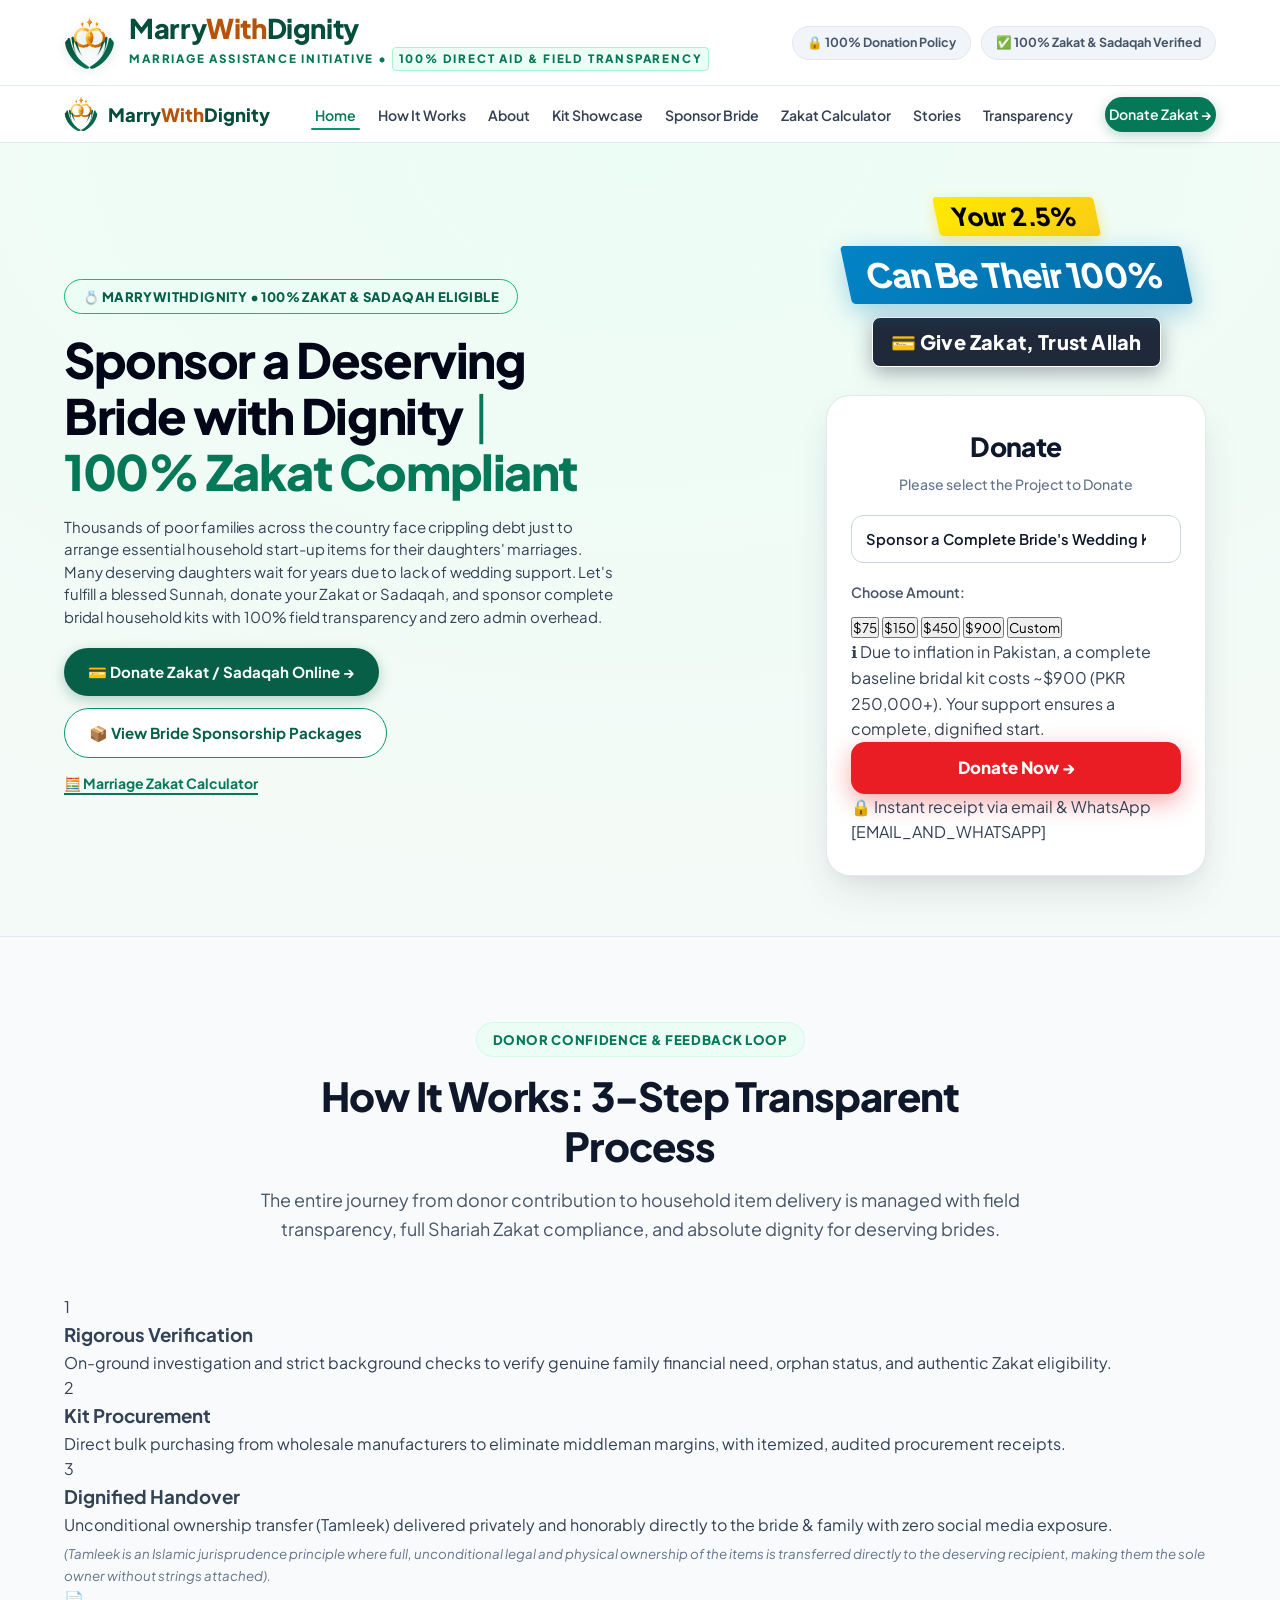
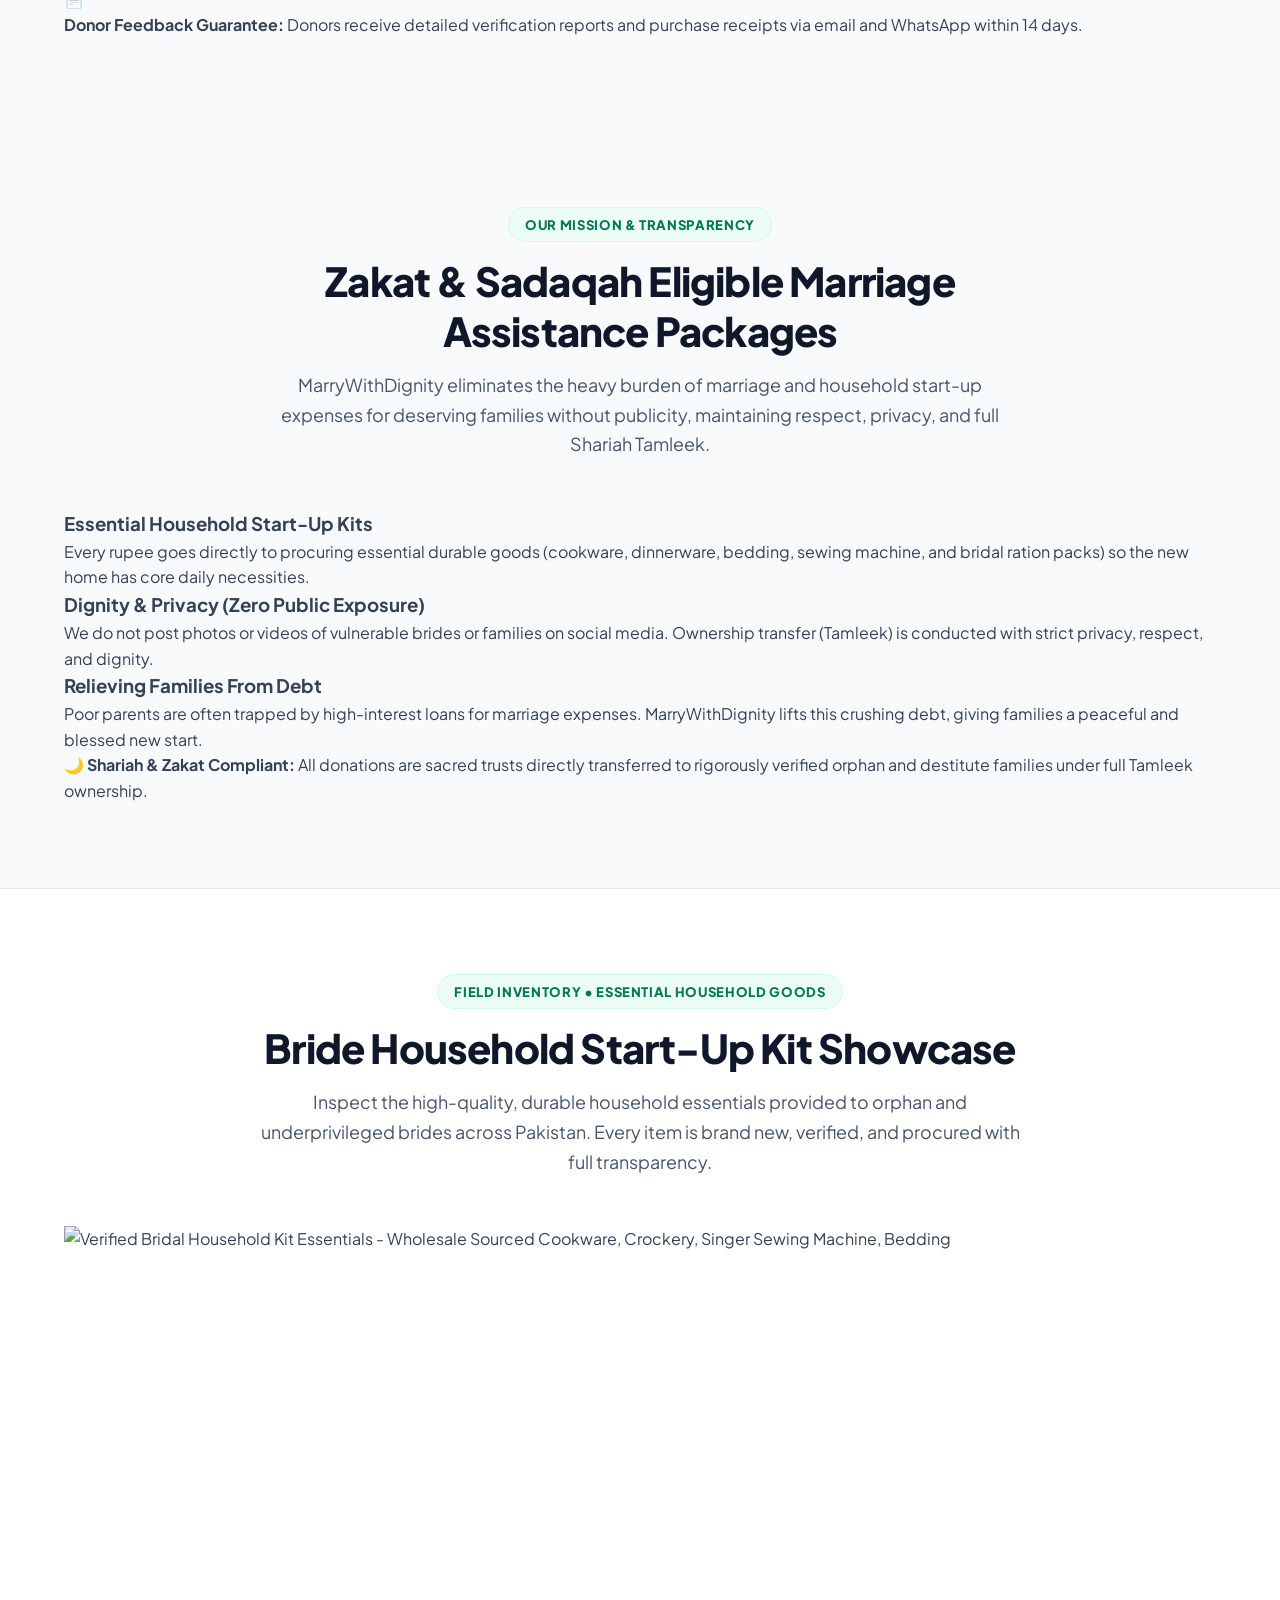
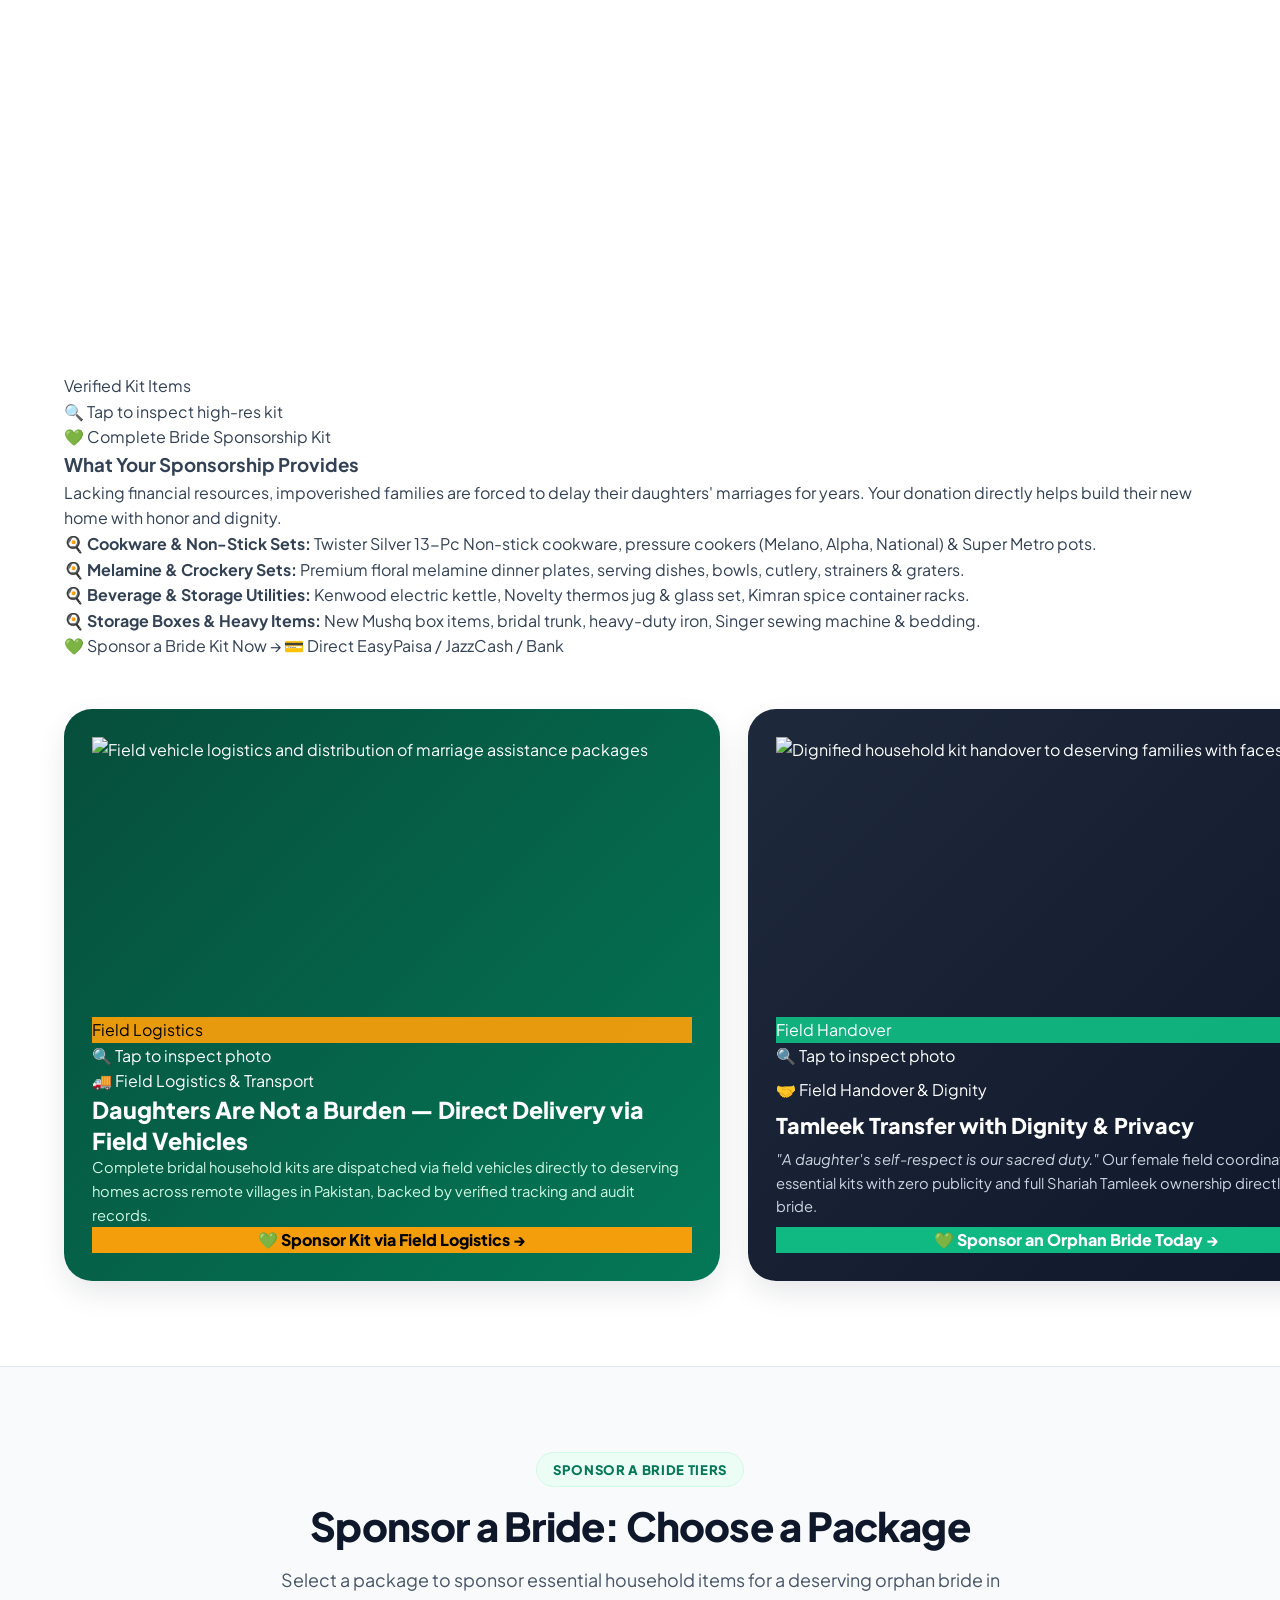
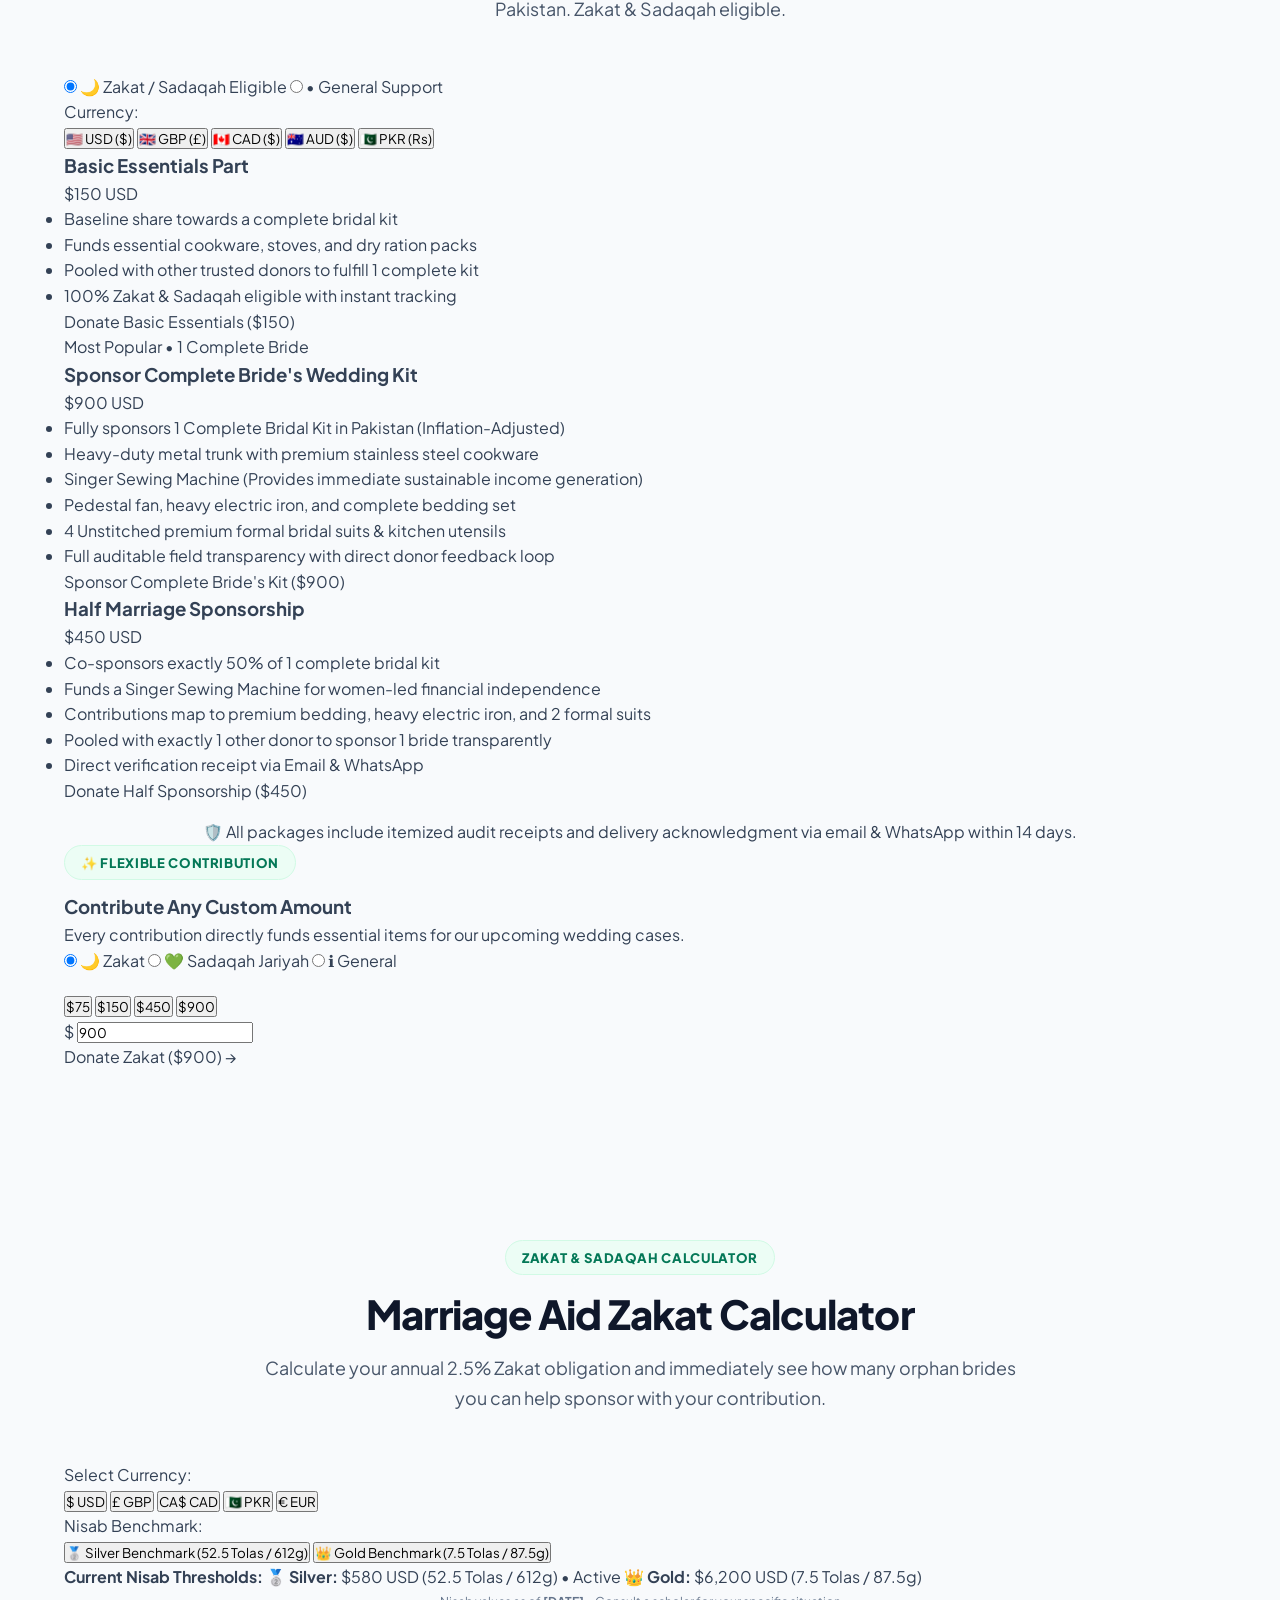
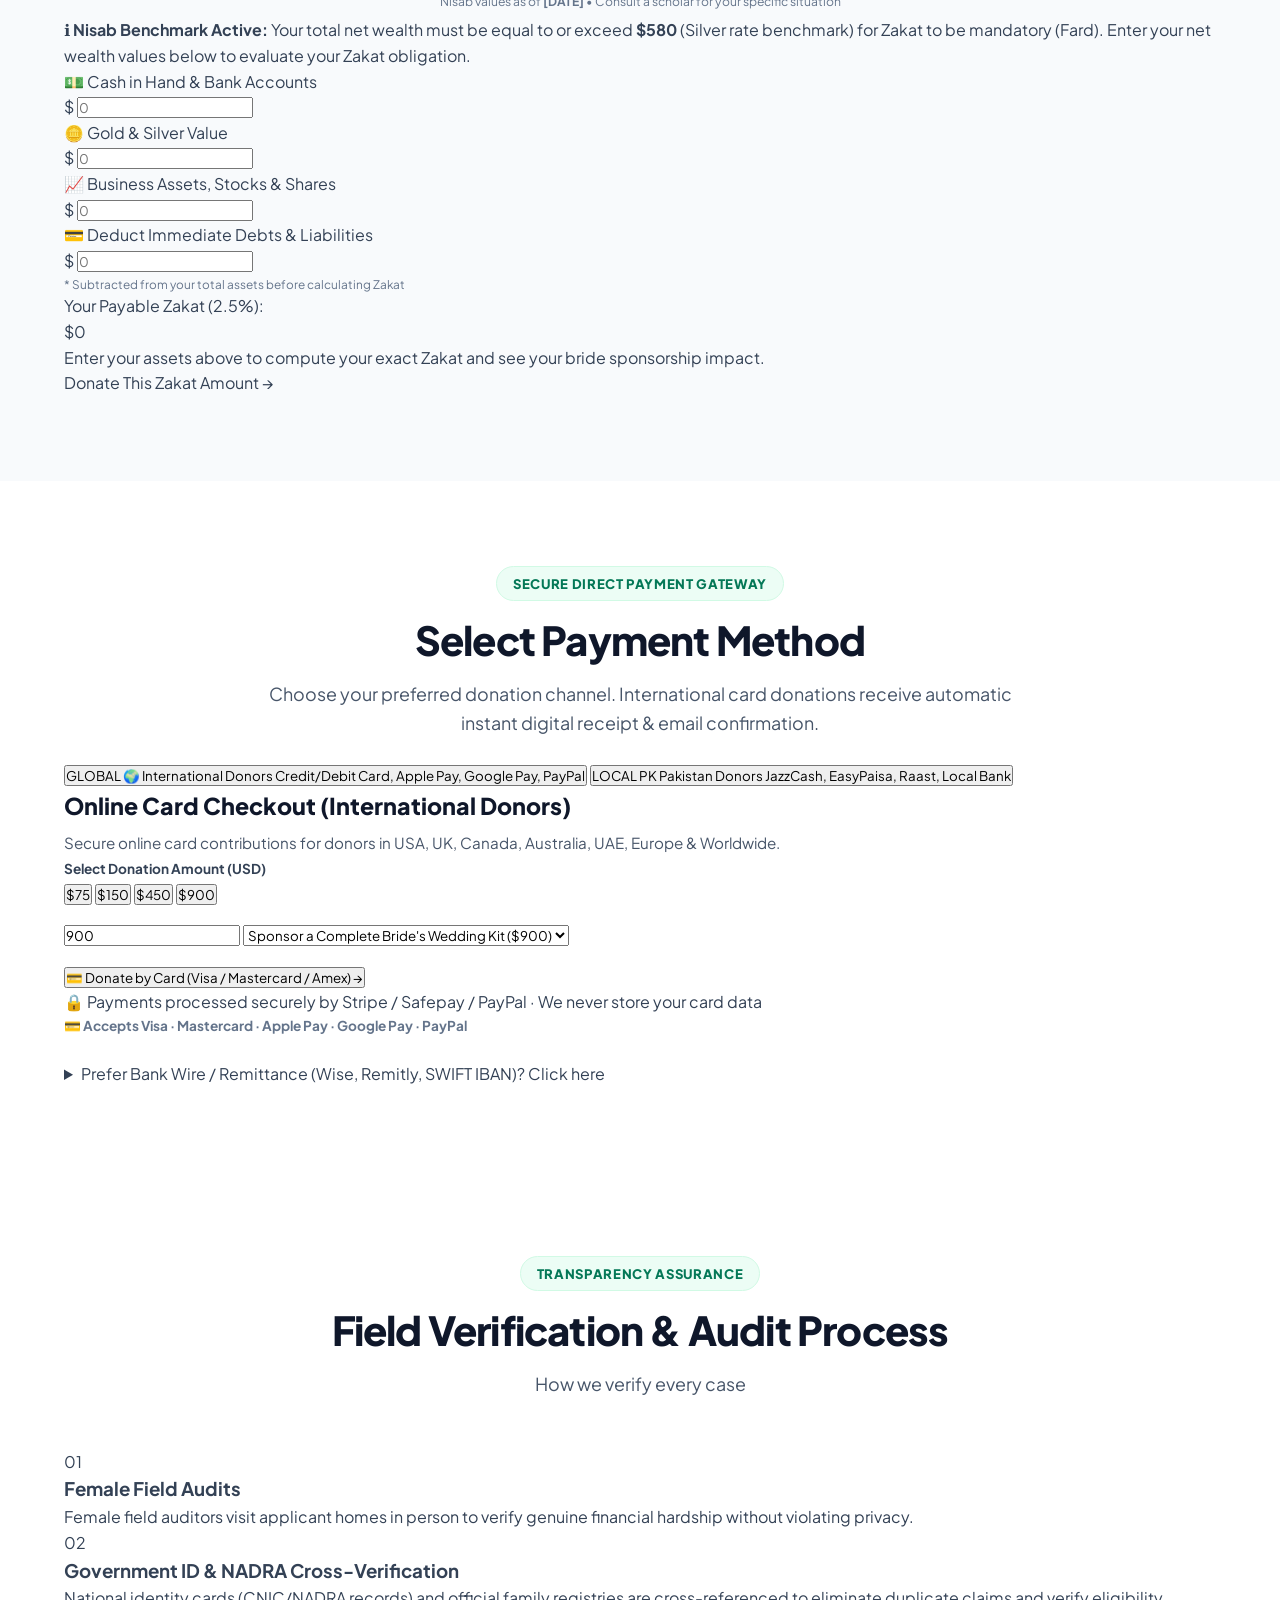
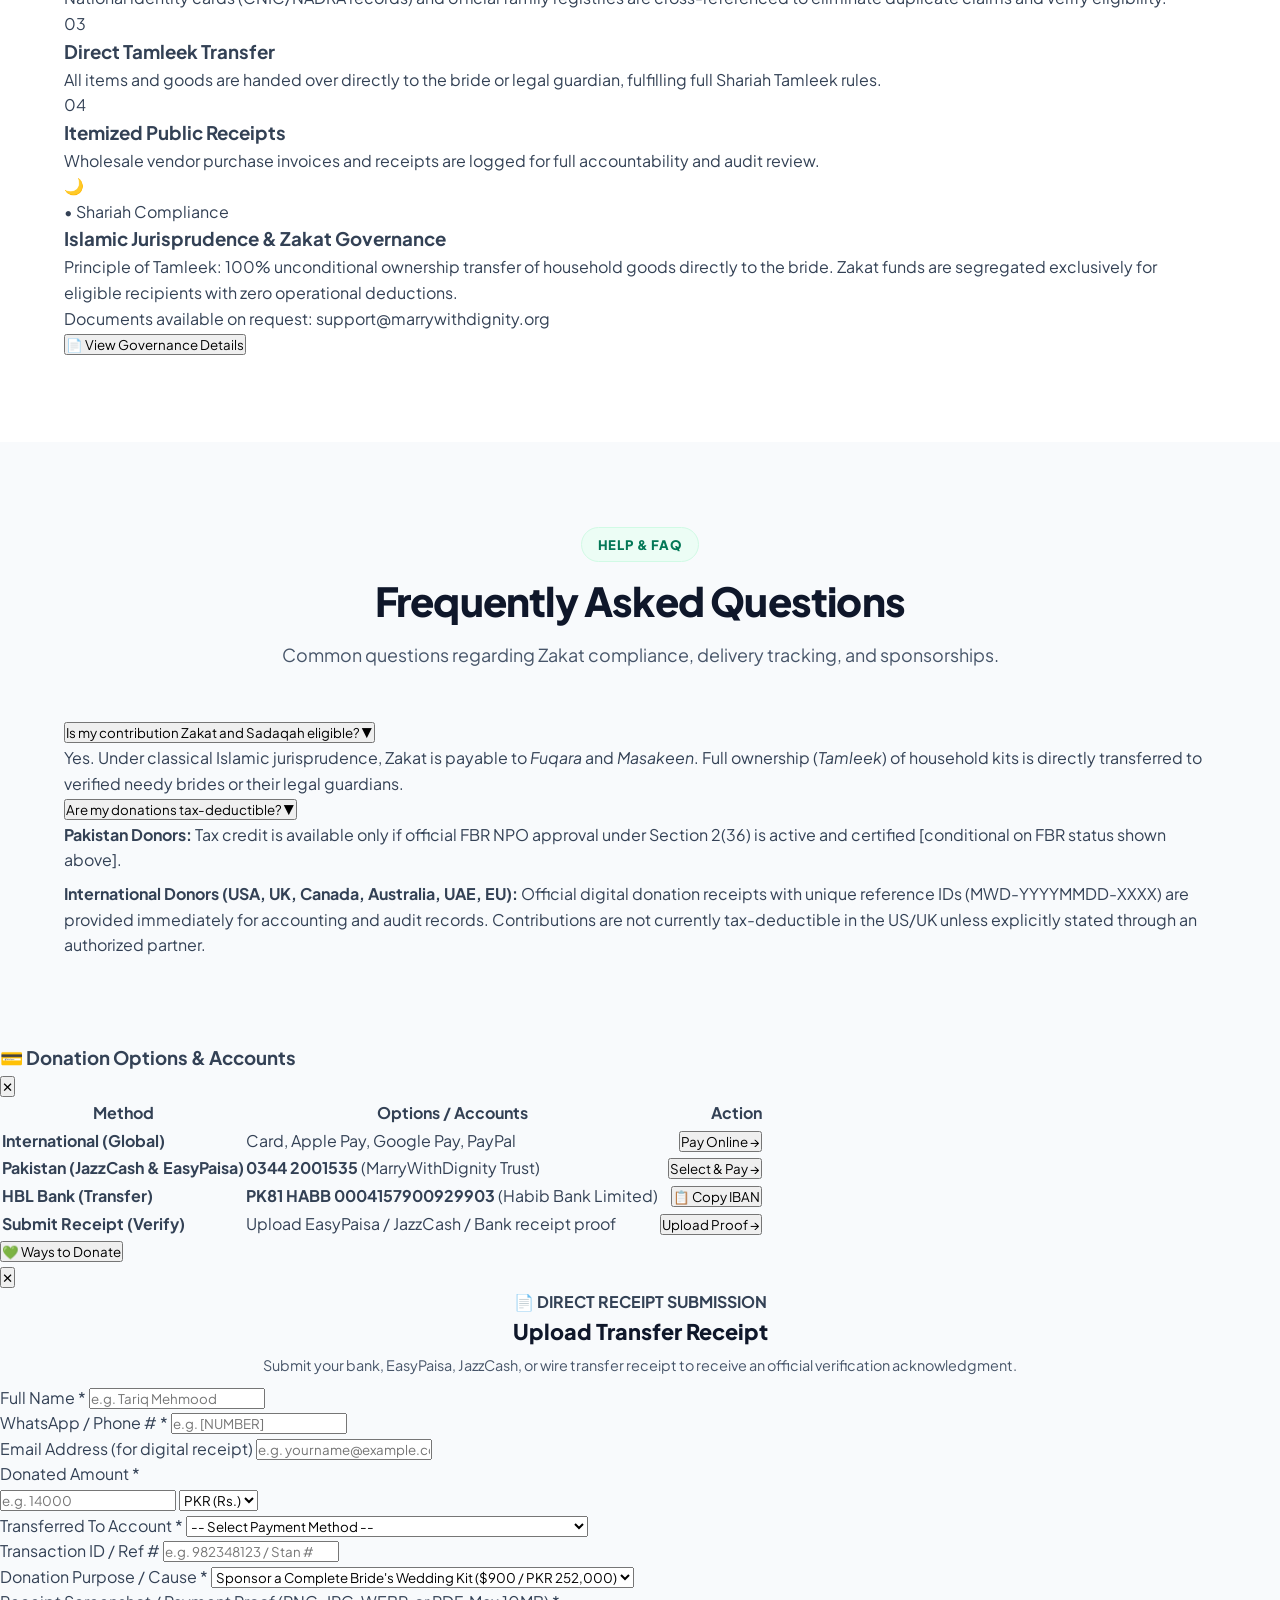
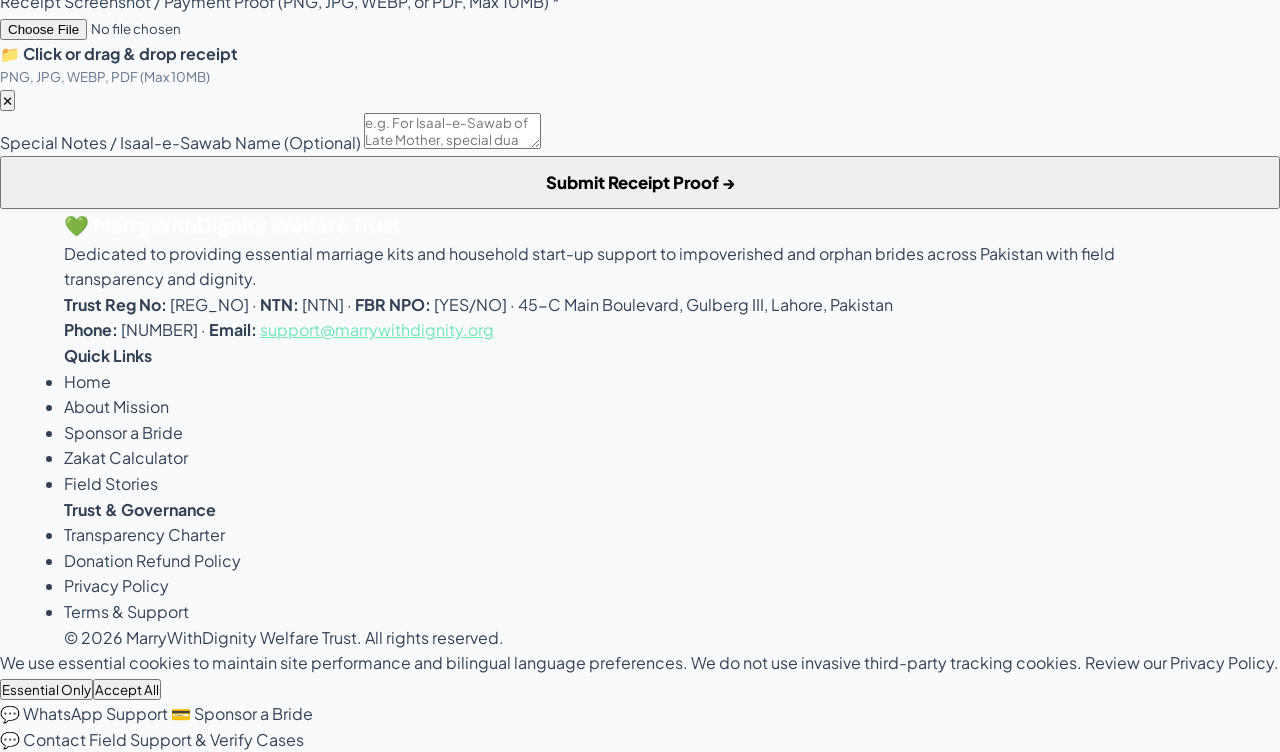
==== commit ee3dc205: "Add files via upload" ====
--- a/index.html
+++ b/index.html
@@ -41,7 +41,7 @@
   </noscript>
 
   <!-- Inlined Critical Above-the-Fold Stylesheet -->
-  <style id="critical-above-fold-css">:root,body,html{color-scheme:light!important;forced-color-adjust:none!important;-webkit-font-smoothing:antialiased}:root{--primary-900:#064e3b;--primary-800:#065f46;--primary-700:#047857;--primary-600:#059669;--primary-500:#10b981;--primary-100:#d1fae5;--primary-50:#ecfdf5;--accent-gold:#f59e0b;--accent-gold-light:#fef3c7;--accent-gold-dark:#b45309;--slate-900:#0f172a;--slate-800:#1e293b;--slate-700:#334155;--slate-600:#475569;--slate-500:#64748b;--slate-400:#94a3b8;--slate-200:#e2e8f0;--slate-100:#f1f5f9;--slate-50:#f8fafc;--white:#ffffff;--easypaisa-green:#00a651;--jazzcash-red:#ea1d24;--hbl-teal:#008276;--whatsapp-green:#25d366;--shadow-xs:0 1px 2px 0 rgba(0, 0, 0, 0.05);--shadow-sm:0 2px 6px 0 rgba(0, 0, 0, 0.04);--shadow-md:0 6px 20px -2px rgba(15, 23, 42, 0.08);--shadow-lg:0 12px 32px -4px rgba(15, 23, 42, 0.12);--shadow-primary:0 8px 25px -4px rgba(4, 120, 87, 0.28);--radius-sm:8px;--radius-md:14px;--radius-lg:20px;--radius-xl:28px;--radius-full:9999px;--transition-fast:0.2s cubic-bezier(0.16, 1, 0.3, 1);--transition-normal:0.3s cubic-bezier(0.16, 1, 0.3, 1)}*,::after,::before{box-sizing:border-box;margin:0;padding:0}html{scroll-behavior:smooth;-webkit-text-size-adjust:100%;text-size-adjust:100%;overflow-x:hidden;width:100%}body{font-family:'Plus Jakarta Sans',system-ui,-apple-system,sans-serif;font-size:16px;line-height:1.6;color:#334155;background-color:#f8fafc;color-scheme:light!important;forced-color-adjust:none!important;overflow-x:hidden;width:100%;-webkit-font-smoothing:antialiased;-moz-osx-font-smoothing:grayscale}img,svg{max-width:100%;height:auto;display:block}a{text-decoration:none;color:inherit;transition:color var(--transition-fast)}button,input,select,textarea{font-family:inherit}.container{width:100%;max-width:1200px;margin-left:auto;margin-right:auto;padding-left:24px;padding-right:24px}.section-padding{padding:85px 0}.bg-white{background-color:var(--white)}.bg-light{background-color:var(--slate-50)}.section-header{text-align:center;max-width:760px;margin:0 auto 50px}.section-tag{display:inline-flex;align-items:center;gap:6px;background:var(--primary-50);border:1px solid var(--primary-100);color:var(--primary-700);font-size:.82rem;font-weight:800;letter-spacing:.05em;text-transform:uppercase;padding:6px 16px;border-radius:var(--radius-full);margin-bottom:14px}.section-title{color:var(--slate-900);font-size:clamp(1.85rem, 3.8vw, 2.5rem);font-weight:800;line-height:1.25;letter-spacing:-.02em;margin-bottom:14px}.section-subtitle{color:var(--slate-600);font-size:clamp(.98rem, 1.8vw, 1.12rem);line-height:1.65}.top-brand-header-strip{background:#fff;border-bottom:1px solid var(--slate-200);padding:14px 0;width:100%}.top-brand-container{display:flex;justify-content:space-between;align-items:center;gap:20px}.top-brand-logo-link{display:inline-flex;align-items:center;gap:14px;text-decoration:none}.top-brand-logo-img{height:54px;width:auto;object-fit:contain;filter:drop-shadow(0 2px 6px rgba(6, 78, 59, .15));transition:transform .2s}.top-brand-logo-link:hover .top-brand-logo-img{transform:scale(1.05)}.top-brand-text-group{display:flex;flex-direction:column;justify-content:center}.top-brand-title{font-size:1.7rem;font-weight:800;color:var(--primary-900);letter-spacing:-.4px;font-family:'Plus Jakarta Sans',sans-serif;line-height:1.1}.top-brand-title .text-gold{color:var(--accent-gold-dark,#b45309)}.top-brand-subtitle{font-size:.72rem;font-weight:800;color:var(--primary-700);letter-spacing:1.8px;text-transform:uppercase;font-family:'Plus Jakarta Sans',sans-serif;margin-top:3px}.top-brand-subtitle .badge-cert{color:#047857;background:#ecfdf5;padding:2px 6px;border-radius:4px;border:1px solid #a7f3d0;white-space:nowrap;display:inline-block}.top-brand-trust-badges{display:flex;align-items:center;gap:10px}.top-trust-item{font-size:.78rem;font-weight:700;color:var(--slate-600);background:var(--slate-100);padding:6px 14px;border-radius:var(--radius-full);border:1.5px solid var(--slate-200);white-space:nowrap}@media (max-width:991px){.top-brand-container{flex-direction:column;align-items:center;text-align:center;gap:8px;width:100%;box-sizing:border-box}.top-brand-trust-badges{flex-wrap:wrap;justify-content:center;gap:8px;width:100%}}@media (max-width:768px){.top-brand-header-strip{padding:8px 0}.top-brand-container{gap:6px}.top-brand-logo-link{flex-direction:column;align-items:center;justify-content:center;gap:6px;text-align:center;width:100%;max-width:100%}.top-brand-logo-img{height:38px;margin:0 auto}.top-brand-text-group{text-align:center;width:100%;max-width:100%}.top-brand-title{font-size:1.3rem;line-height:1.15}.top-brand-subtitle{display:flex;flex-wrap:wrap;align-items:center;justify-content:center;gap:4px;font-size:.62rem;letter-spacing:.5px;line-height:1.3;margin-top:2px;max-width:100%}.top-brand-subtitle span{white-space:normal}.top-brand-subtitle .sub-dot{display:none}.top-brand-subtitle .badge-cert{font-size:.6rem;padding:2px 6px;white-space:normal;display:inline-block}.top-brand-trust-badges{display:flex;flex-wrap:wrap;justify-content:center;gap:6px;width:100%;max-width:100%}.top-trust-item{font-size:.72rem;padding:4px 10px;white-space:normal;text-align:center}}.navbar{position:sticky;top:0;background:rgba(255,255,255,.96);backdrop-filter:blur(12px);-webkit-backdrop-filter:blur(12px);border-bottom:1px solid var(--slate-200);z-index:1000;padding:10px 0;width:100%;transition:all var(--transition-fast)}.nav-container{display:flex;justify-content:space-between;align-items:center;gap:20px}.nav-brand-compact{display:none}.compact-logo-link{display:inline-flex;align-items:center;gap:8px;text-decoration:none}.compact-logo-img{height:36px;width:auto}.compact-logo-title{font-size:1.15rem;font-weight:800;color:var(--primary-900)}.compact-logo-title .text-gold{color:var(--accent-gold-dark,#b45309)}.nav-links{display:flex;gap:16px;list-style:none;align-items:center;flex:1;justify-content:center}.nav-links a{font-weight:600;font-size:.92rem;color:var(--slate-700);padding:6px 2px;position:relative;white-space:nowrap;transition:color var(--transition-fast)}.nav-links a.active,.nav-links a:hover{color:var(--primary-700)}.nav-links a.active::after{content:'';position:absolute;bottom:0;left:0;width:100%;height:2px;background:var(--primary-600);border-radius:2px}.nav-cta-btn{background:var(--primary-700);color:var(--white)!important;padding:10px 22px;border-radius:var(--radius-full);font-weight:700;font-size:.92rem;box-shadow:0 4px 14px rgba(4,120,87,.28);transition:all var(--transition-normal);display:inline-flex;align-items:center;justify-content:center;gap:6px;white-space:nowrap;flex-shrink:0;text-align:center}.nav-cta-btn:hover{background:var(--primary-800);transform:translateY(-2px);box-shadow:0 6px 18px rgba(4,120,87,.38)}.mobile-menu-toggle{display:none;background:var(--slate-100);border:1px solid var(--slate-200);color:var(--slate-800);font-size:1.35rem;width:44px;height:44px;border-radius:10px;cursor:pointer;align-items:center;justify-content:center;transition:all var(--transition-fast);outline:0;-webkit-tap-highlight-color:transparent}.mobile-menu-toggle:focus,.mobile-menu-toggle:hover{background:var(--primary-50);border-color:var(--primary-200);color:var(--primary-700)}.hero-section{background:radial-gradient(100% 100% at 50% 0,#ecfdf5 0,#f4faf7 100%);padding:54px 0 60px;position:relative;border-bottom:1px solid var(--slate-200);overflow:hidden}.hero-main-layout{display:grid;grid-template-columns:1fr 1fr;align-items:center;gap:48px;margin-bottom:0;text-align:left}.hero-left-col{width:100%;max-width:100%}.hero-left-col .hero-tag{margin-left:0;display:inline-flex;align-items:center;gap:8px;background:#ecfdf5;border:1.5px solid #10b981;color:#065f46;padding:6px 18px;border-radius:9999px;font-size:.82rem;font-weight:800;letter-spacing:.4px;margin-bottom:18px}.hero-left-col .hero-title{font-size:clamp(2.3rem, 3.8vw, 3.5rem);font-weight:800;line-height:1.15;letter-spacing:-.03em;color:#020617!important;margin-bottom:16px}.hero-left-col .hero-title .text-emerald{color:#047857!important;font-weight:800}.hero-left-col .hero-title .hero-pipe{color:#047857!important;font-weight:400;margin:0 4px}.zakat-hero-styled-banner{display:flex;flex-direction:column;align-items:center;gap:8px;margin-top:0;margin-bottom:12px;width:100%;text-align:center}.zakat-badge-yellow-wrapper{display:inline-flex;align-items:center;transform:skewX(-12deg);background:linear-gradient(135deg,#ffea00 0,#facc15 100%);padding:5px 20px 5px 16px;border-radius:4px;box-shadow:0 4px 14px rgba(250,204,21,.4);margin-left:0}.zakat-badge-yellow-text{display:inline-block;transform:skewX(12deg);font-size:clamp(1.15rem, 2.2vw, 1.55rem);font-weight:900;color:#000;letter-spacing:-.01em;line-height:1.15;font-family:'Plus Jakarta Sans',system-ui,-apple-system,sans-serif}.zakat-bar-blue-wrapper{display:inline-flex;align-items:center;transform:skewX(-12deg);background:linear-gradient(135deg,#0284c7 0,#0369a1 100%);padding:10px 24px 10px 20px;border-radius:4px;box-shadow:0 8px 25px rgba(2,132,199,.35);margin:2px 0;max-width:100%;box-sizing:border-box}.zakat-bar-blue-text{display:inline-block;transform:skewX(12deg);font-size:clamp(1.45rem, 3.2vw, 2.1rem);font-weight:800;color:#fff;letter-spacing:-.02em;line-height:1.12;font-family:'Plus Jakarta Sans',system-ui,-apple-system,sans-serif;white-space:nowrap}.zakat-box-tagline-wrapper{display:inline-flex;align-items:center;gap:10px;background:rgba(15,23,42,.92);border:1.5px solid #fff;padding:8px 18px;border-radius:8px;box-shadow:0 6px 20px rgba(15,23,42,.35);margin-top:4px;max-width:100%}.zakat-box-icon-frame{width:28px;height:28px;border:1.5px solid #fff;border-radius:6px;display:flex;align-items:center;justify-content:center;background:rgba(255,255,255,.1);flex-shrink:0}.zakat-box-icon-frame svg{width:18px;height:18px;stroke:#ffffff;fill:none}.zakat-box-tagline-text{font-size:clamp(.95rem, 1.8vw, 1.25rem);font-weight:800;color:#fff;letter-spacing:.01em;font-family:'Plus Jakarta Sans',system-ui,-apple-system,sans-serif}@media (max-width:991px){.zakat-hero-styled-banner{align-items:center;text-align:center}.zakat-badge-yellow-wrapper,.zakat-bar-blue-wrapper{margin-left:0}}@media (max-width:576px){.zakat-badge-yellow-wrapper{padding:5px 18px 5px 14px;transform:skewX(-8deg)}.zakat-badge-yellow-text{transform:skewX(8deg)}.zakat-bar-blue-wrapper{padding:8px 20px 8px 16px;transform:skewX(-8deg);max-width:100%}.zakat-bar-blue-text{transform:skewX(8deg);white-space:normal}.zakat-box-tagline-wrapper{padding:8px 16px;gap:8px}}.hero-left-col .hero-subtitle{margin-left:0;margin-right:0;font-size:15px!important;line-height:1.5!important;color:#334155!important;max-width:560px;width:100%;margin-bottom:20px!important;letter-spacing:-.01em}.hero-left-col .hero-buttons{display:flex;flex-wrap:wrap;align-items:center;justify-content:flex-start;gap:12px;margin-bottom:0}.hero-calculator-anchor-wrap{margin-top:14px;display:flex;align-items:center;width:100%}.hero-calc-anchor-link{display:inline-flex;align-items:center;gap:7px;color:#047857;font-size:14px;font-weight:700;text-decoration:underline;text-underline-offset:4px;text-decoration-thickness:1.5px;transition:.2s;cursor:pointer}.hero-calc-anchor-link:hover{color:#065f46;text-decoration-color:#065f46;transform:translateX(3px)}.hero-btn-primary{background:#065f46;color:#fff!important;padding:12px 24px;border-radius:9999px;font-weight:700;font-size:.94rem;display:inline-flex;align-items:center;gap:8px;text-decoration:none;box-shadow:0 4px 14px rgba(6,95,70,.28);transition:.25s;white-space:nowrap}.hero-btn-primary:hover{background:#044e3b;transform:translateY(-2px);box-shadow:0 8px 20px rgba(6,95,70,.38);color:#fff!important}.hero-btn-secondary{background:#fff;color:#065f46!important;border:1.5px solid #059669;padding:12px 24px;border-radius:9999px;font-weight:700;font-size:.94rem;display:inline-flex;align-items:center;gap:8px;text-decoration:none;transition:.25s;white-space:nowrap}.hero-btn-secondary:hover{background:#ecfdf5;border-color:#047857;transform:translateY(-2px);color:#047857!important}.hero-btn-gold{background:#fff;color:#0f172a!important;border:1.5px solid #f59e0b;padding:12px 24px;border-radius:9999px;font-weight:700;font-size:.94rem;display:inline-flex;align-items:center;gap:8px;text-decoration:none;transition:.25s;white-space:nowrap}.hero-btn-gold:hover{background:#fffbeb;border-color:#d97706;transform:translateY(-2px);color:#0f172a!important}.hero-right-col{width:100%;max-width:400px;display:flex;flex-direction:column;align-items:center;justify-content:flex-start;gap:16px;margin-left:auto;margin-right:0}@keyframes heroCardAmbientFloat{0%,100%{transform:translateY(0);box-shadow:0 20px 45px -10px rgba(15,23,42,.12),0 8px 20px -6px rgba(0,0,0,.05)}50%{transform:translateY(-8px);box-shadow:0 26px 55px -10px rgba(15,23,42,.16),0 12px 24px -6px rgba(0,0,0,.07)}}.hero-right-col .auto-donate-card-box.inline-card-version{margin:0 auto;border:1px solid rgba(226,232,240,.95);border-radius:24px;padding:30px 24px!important;background:#fff;width:100%;max-width:380px!important;box-sizing:border-box;box-shadow:0 20px 45px -10px rgba(15,23,42,.12),0 8px 20px -6px rgba(0,0,0,.05);animation:5s ease-in-out infinite heroCardAmbientFloat}.hero-right-col .auto-donate-header-title{font-size:1.65rem!important;font-weight:800!important;margin-bottom:4px!important;text-align:center!important;letter-spacing:-.025em!important;color:#0f172a!important}.hero-right-col .auto-donate-header-sub{font-size:.88rem!important;margin-bottom:20px!important;text-align:center!important;color:var(--slate-500)!important;font-weight:500!important}.hero-right-col .auto-donate-select-wrapper{position:relative;margin-bottom:18px!important;width:100%}.hero-right-col .auto-donate-select{height:48px!important;width:100%!important;padding:0 34px 0 14px!important;font-size:.92rem!important;border-radius:12px!important;border:1.5px solid #cbd5e1!important;background:#fff!important;color:#0f172a!important;font-weight:600!important;appearance:none!important;-webkit-appearance:none!important;cursor:pointer!important}.hero-right-col .auto-donate-select-arrow{position:absolute!important;right:14px!important;top:50%!important;transform:translateY(-50%)!important;pointer-events:none!important;font-size:.75rem!important;color:#64748b!important}.hero-right-col .auto-donate-amount-label{font-size:.88rem!important;margin-bottom:10px!important;font-weight:600!important;color:#475569!important;text-align:left!important}.hero-right-col .auto-donate-grid{display:grid!important;grid-template-columns:repeat(3,1fr)!important;gap:10px!important;margin-bottom:22px!important}.hero-right-col .auto-donate-opt-card{min-height:58px!important;padding:8px 4px!important;font-size:.84rem!important;font-weight:700!important;border-radius:12px!important;border:1.5px solid #e2e8f0!important;background:#fff!important;color:#1e293b!important;line-height:1.25!important;display:flex!important;align-items:center!important;justify-content:center!important;text-align:center!important;cursor:pointer!important;transition:.2s!important}.hero-right-col .auto-donate-opt-card:hover{border-color:#cbd5e1!important;background:#f8fafc!important}.hero-right-col .auto-donate-opt-card.active{border:2px solid #ea1d24!important;color:#0f172a!important;background:snow!important}.hero-right-col .auto-donate-submit-btn{height:52px!important;width:100%!important;font-size:1.05rem!important;font-weight:800!important;border-radius:14px!important;border:none!important;background:#ea1d24!important;color:#fff!important;box-shadow:0 8px 24px rgba(234,29,36,.38)!important;cursor:pointer!important;transition:.25s!important;display:flex!important;align-items:center!important;justify-content:center!important}.hero-right-col .auto-donate-submit-btn:hover{background:#d6131a!important;transform:translateY(-2px)!important;box-shadow:0 10px 28px rgba(234,29,36,.48)!important}@media (max-width:991px){.hero-section{padding:28px 0 36px!important}.hero-main-layout{display:flex!important;flex-direction:column!important;grid-template-columns:1fr!important;align-items:center!important;text-align:center!important;gap:28px!important;width:100%!important;max-width:100%!important}.hero-left-col{width:100%!important;max-width:100%!important;text-align:center!important}.hero-left-col .hero-tag{margin:0 auto 14px!important;display:inline-flex!important;max-width:100%!important;white-space:normal!important;text-align:center!important;font-size:.76rem!important;line-height:1.35!important;padding:6px 14px!important;box-sizing:border-box!important}.hero-left-col .hero-title{font-size:clamp(1.65rem, 5.2vw, 2.3rem)!important;line-height:1.25!important;margin-bottom:14px!important;word-break:break-word!important}body.lang-rtl .hero-left-col .hero-title{font-size:clamp(1.35rem, 4.6vw, 1.95rem)!important;line-height:1.7!important}.hero-left-col .hero-subtitle{margin:0 auto 20px!important;font-size:clamp(.92rem, 3.2vw, 1.02rem)!important;line-height:1.65!important;max-width:100%!important;color:var(--slate-600)!important}body.lang-rtl .hero-left-col .hero-subtitle{line-height:2.1!important}.hero-left-col .hero-buttons{flex-direction:column!important;width:100%!important;max-width:380px!important;margin:0 auto!important;gap:10px!important;align-items:stretch!important;justify-content:center!important}.hero-left-col .hero-buttons .btn-primary,.hero-left-col .hero-buttons .btn-secondary{width:100%!important;padding:13px 18px!important;box-sizing:border-box!important;text-align:center!important;justify-content:center!important}.hero-right-col{width:100%!important;max-width:440px!important;margin:0 auto!important;display:flex!important;flex-direction:column!important;align-items:center!important;justify-content:center!important;box-sizing:border-box!important}.zakat-hero-styled-banner{width:100%!important;max-width:100%!important;box-sizing:border-box!important}.zakat-bar-blue-wrapper{max-width:100%!important;box-sizing:border-box!important;padding:8px 16px!important}.zakat-bar-blue-text{font-size:clamp(1.2rem, 4.8vw, 1.65rem)!important;white-space:normal!important;text-align:center!important}.zakat-box-tagline-wrapper{max-width:100%!important;box-sizing:border-box!important;padding:6px 14px!important}.zakat-box-tagline-text{font-size:clamp(.85rem, 3.4vw, .95rem)!important}.hero-right-col .auto-donate-card-box.inline-card-version{margin:0 auto!important;width:100%!important;max-width:100%!important;transform:none!important;animation:none!important;padding:24px 18px!important;border-radius:20px!important;box-sizing:border-box!important}.donate-amount-grid.hero-amount-grid{grid-template-columns:repeat(5,1fr)!important;gap:6px!important}}@media (max-width:480px){.hero-section{padding:22px 0 30px!important}.hero-main-layout{gap:22px!important}.hero-left-col .hero-title{font-size:clamp(1.45rem, 6vw, 1.85rem)!important}.hero-right-col .auto-donate-card-box.inline-card-version{padding:18px 14px!important;border-radius:16px!important}.donate-amount-grid.hero-amount-grid{grid-template-columns:repeat(3,1fr)!important;gap:8px!important}.donate-amount-grid.hero-amount-grid .donate-amount-btn{min-height:42px!important;font-size:.88rem!important;padding:8px 4px!important}.hero-inflation-notice{font-size:.72rem!important;line-height:1.35!important;padding:7px 10px!important}.auto-donate-submit-btn{min-height:48px!important;font-size:1rem!important}}</style>
+  <style id="critical-above-fold-css">:root,body,html{color-scheme:light!important;forced-color-adjust:none!important;-webkit-font-smoothing:antialiased}:root{--primary-900:#064e3b;--primary-800:#065f46;--primary-700:#047857;--primary-600:#059669;--primary-500:#10b981;--primary-100:#d1fae5;--primary-50:#ecfdf5;--accent-gold:#f59e0b;--accent-gold-light:#fef3c7;--accent-gold-dark:#b45309;--slate-900:#0f172a;--slate-800:#1e293b;--slate-700:#334155;--slate-600:#475569;--slate-500:#64748b;--slate-400:#94a3b8;--slate-200:#e2e8f0;--slate-100:#f1f5f9;--slate-50:#f8fafc;--white:#ffffff;--easypaisa-green:#00a651;--jazzcash-red:#ea1d24;--hbl-teal:#008276;--whatsapp-green:#25d366;--shadow-xs:0 1px 2px 0 rgba(0, 0, 0, 0.05);--shadow-sm:0 2px 6px 0 rgba(0, 0, 0, 0.04);--shadow-md:0 6px 20px -2px rgba(15, 23, 42, 0.08);--shadow-lg:0 12px 32px -4px rgba(15, 23, 42, 0.12);--shadow-primary:0 8px 25px -4px rgba(4, 120, 87, 0.28);--radius-sm:8px;--radius-md:14px;--radius-lg:20px;--radius-xl:28px;--radius-full:9999px;--transition-fast:0.2s cubic-bezier(0.16, 1, 0.3, 1);--transition-normal:0.3s cubic-bezier(0.16, 1, 0.3, 1)}*,::after,::before{box-sizing:border-box;margin:0;padding:0}html{scroll-behavior:smooth;-webkit-text-size-adjust:100%;text-size-adjust:100%;overflow-x:hidden;width:100%}body{font-family:'Plus Jakarta Sans',system-ui,-apple-system,sans-serif;font-size:16px;line-height:1.6;color:#334155;background-color:#f8fafc;color-scheme:light!important;forced-color-adjust:none!important;overflow-x:hidden;width:100%;-webkit-font-smoothing:antialiased;-moz-osx-font-smoothing:grayscale}img,svg{max-width:100%;height:auto;display:block}a{text-decoration:none;color:inherit;transition:color var(--transition-fast)}button,input,select,textarea{font-family:inherit}.container{width:100%;max-width:1200px;margin-left:auto;margin-right:auto;padding-left:24px;padding-right:24px}.section-padding{padding:85px 0}.bg-white{background-color:var(--white)}.bg-light{background-color:var(--slate-50)}.section-header{text-align:center;max-width:760px;margin:0 auto 50px}.section-tag{display:inline-flex;align-items:center;gap:6px;background:var(--primary-50);border:1px solid var(--primary-100);color:var(--primary-700);font-size:.82rem;font-weight:800;letter-spacing:.05em;text-transform:uppercase;padding:6px 16px;border-radius:var(--radius-full);margin-bottom:14px}.section-title{color:var(--slate-900);font-size:clamp(1.85rem, 3.8vw, 2.5rem);font-weight:800;line-height:1.25;letter-spacing:-.02em;margin-bottom:14px}.section-subtitle{color:var(--slate-600);font-size:clamp(.98rem, 1.8vw, 1.12rem);line-height:1.65}.top-brand-header-strip{background:#fff;border-bottom:1px solid var(--slate-200);padding:14px 0;width:100%}.top-brand-container{display:flex;justify-content:space-between;align-items:center;gap:20px}.top-brand-logo-link{display:inline-flex;align-items:center;gap:14px;text-decoration:none}.top-brand-logo-img{height:54px;width:auto;object-fit:contain;filter:drop-shadow(0 2px 6px rgba(6, 78, 59, .15));transition:transform .2s}.top-brand-logo-link:hover .top-brand-logo-img{transform:scale(1.05)}.top-brand-text-group{display:flex;flex-direction:column;justify-content:center}.top-brand-title{font-size:1.7rem;font-weight:800;color:var(--primary-900);letter-spacing:-.4px;font-family:'Plus Jakarta Sans',sans-serif;line-height:1.1}.top-brand-title .text-gold{color:var(--accent-gold-dark,#b45309)}.top-brand-subtitle{font-size:.72rem;font-weight:800;color:var(--primary-700);letter-spacing:1.8px;text-transform:uppercase;font-family:'Plus Jakarta Sans',sans-serif;margin-top:3px}.top-brand-subtitle .badge-cert{color:#047857;background:#ecfdf5;padding:2px 6px;border-radius:4px;border:1px solid #a7f3d0;white-space:nowrap;display:inline-block}.top-brand-trust-badges{display:flex;align-items:center;gap:10px}.top-trust-item{font-size:.78rem;font-weight:700;color:var(--slate-600);background:var(--slate-100);padding:6px 14px;border-radius:var(--radius-full);border:1.5px solid var(--slate-200);white-space:nowrap}@media (max-width:991px){.top-brand-container{flex-direction:column;align-items:center;text-align:center;gap:8px;width:100%;box-sizing:border-box}.top-brand-trust-badges{flex-wrap:wrap;justify-content:center;gap:8px;width:100%}}@media (max-width:768px){.top-brand-header-strip{padding:8px 0}.top-brand-container{gap:6px}.top-brand-logo-link{flex-direction:column;align-items:center;justify-content:center;gap:6px;text-align:center;width:100%;max-width:100%}.top-brand-logo-img{height:38px;margin:0 auto}.top-brand-text-group{text-align:center;width:100%;max-width:100%}.top-brand-title{font-size:1.3rem;line-height:1.15}.top-brand-subtitle{display:flex;flex-wrap:wrap;align-items:center;justify-content:center;gap:4px;font-size:.62rem;letter-spacing:.5px;line-height:1.3;margin-top:2px;max-width:100%}.top-brand-subtitle span{white-space:normal}.top-brand-subtitle .sub-dot{display:none}.top-brand-subtitle .badge-cert{font-size:.6rem;padding:2px 6px;white-space:normal;display:inline-block}.top-brand-trust-badges{display:flex;flex-wrap:wrap;justify-content:center;gap:6px;width:100%;max-width:100%}.top-trust-item{font-size:.72rem;padding:4px 10px;white-space:normal;text-align:center}}.navbar{position:sticky;top:0;background:rgba(255,255,255,.96);backdrop-filter:blur(12px);-webkit-backdrop-filter:blur(12px);border-bottom:1px solid var(--slate-200);z-index:1000;padding:10px 0;width:100%;transition:all var(--transition-fast)}.nav-container{display:flex;justify-content:space-between;align-items:center;gap:24px;width:100%}.nav-brand-compact{display:none}.compact-logo-link{display:inline-flex;align-items:center;gap:10px;text-decoration:none;flex-shrink:0;white-space:nowrap;margin-right:auto;z-index:2}.compact-logo-img{height:36px;width:auto;flex-shrink:0}.compact-logo-title{font-size:1.15rem;font-weight:800;color:var(--primary-900);white-space:nowrap}.compact-logo-title .text-gold{color:var(--accent-gold-dark,#b45309)}.nav-links{display:flex;gap:14px;list-style:none;align-items:center;justify-content:flex-end;flex-shrink:0}.nav-links a{font-weight:600;font-size:.88rem;color:var(--slate-700);padding:6px 4px;position:relative;white-space:nowrap;transition:color var(--transition-fast)}.nav-links a.active,.nav-links a:hover{color:var(--primary-700)}.nav-links a.active::after{content:'';position:absolute;bottom:0;left:0;width:100%;height:2px;background:var(--primary-600);border-radius:2px}.nav-cta-btn{background:var(--primary-700);color:var(--white)!important;padding:10px 22px;border-radius:var(--radius-full);font-weight:700;font-size:.92rem;box-shadow:0 4px 14px rgba(4,120,87,.28);transition:all var(--transition-normal);display:inline-flex;align-items:center;justify-content:center;gap:6px;white-space:nowrap;flex-shrink:0;text-align:center}.nav-cta-btn:hover{background:var(--primary-800);transform:translateY(-2px);box-shadow:0 6px 18px rgba(4,120,87,.38)}.mobile-menu-toggle{display:none;background:var(--slate-100);border:1px solid var(--slate-200);color:var(--slate-800);font-size:1.35rem;width:44px;height:44px;border-radius:10px;cursor:pointer;align-items:center;justify-content:center;transition:all var(--transition-fast);outline:0;-webkit-tap-highlight-color:transparent}.mobile-menu-toggle:focus,.mobile-menu-toggle:hover{background:var(--primary-50);border-color:var(--primary-200);color:var(--primary-700)}.hero-section{background:radial-gradient(100% 100% at 50% 0,#ecfdf5 0,#f4faf7 100%);padding:54px 0 60px;position:relative;border-bottom:1px solid var(--slate-200);overflow:hidden}.hero-main-layout{display:grid;grid-template-columns:1fr 1fr;align-items:center;gap:48px;margin-bottom:0;text-align:left}.hero-left-col{width:100%;max-width:100%}.hero-left-col .hero-tag{margin-left:0;display:inline-flex;align-items:center;gap:8px;background:#ecfdf5;border:1.5px solid #10b981;color:#065f46;padding:6px 18px;border-radius:9999px;font-size:.82rem;font-weight:800;letter-spacing:.4px;margin-bottom:18px}.hero-left-col .hero-title{font-size:clamp(2.3rem, 3.8vw, 3.5rem);font-weight:800;line-height:1.15;letter-spacing:-.03em;color:#020617!important;margin-bottom:16px}.hero-left-col .hero-title .text-emerald{color:#047857!important;font-weight:800}.hero-left-col .hero-title .hero-pipe{color:#047857!important;font-weight:400;margin:0 4px}.zakat-hero-styled-banner{display:flex;flex-direction:column;align-items:center;gap:8px;margin-top:0;margin-bottom:12px;width:100%;text-align:center}.zakat-badge-yellow-wrapper{display:inline-flex;align-items:center;transform:skewX(-12deg);background:linear-gradient(135deg,#ffea00 0,#facc15 100%);padding:5px 20px 5px 16px;border-radius:4px;box-shadow:0 4px 14px rgba(250,204,21,.4);margin-left:0}.zakat-badge-yellow-text{display:inline-block;transform:skewX(12deg);font-size:clamp(1.15rem, 2.2vw, 1.55rem);font-weight:900;color:#000;letter-spacing:-.01em;line-height:1.15;font-family:'Plus Jakarta Sans',system-ui,-apple-system,sans-serif}.zakat-bar-blue-wrapper{display:inline-flex;align-items:center;transform:skewX(-12deg);background:linear-gradient(135deg,#0284c7 0,#0369a1 100%);padding:10px 24px 10px 20px;border-radius:4px;box-shadow:0 8px 25px rgba(2,132,199,.35);margin:2px 0;max-width:100%;box-sizing:border-box}.zakat-bar-blue-text{display:inline-block;transform:skewX(12deg);font-size:clamp(1.45rem, 3.2vw, 2.1rem);font-weight:800;color:#fff;letter-spacing:-.02em;line-height:1.12;font-family:'Plus Jakarta Sans',system-ui,-apple-system,sans-serif;white-space:nowrap}.zakat-box-tagline-wrapper{display:inline-flex;align-items:center;gap:10px;background:rgba(15,23,42,.92);border:1.5px solid #fff;padding:8px 18px;border-radius:8px;box-shadow:0 6px 20px rgba(15,23,42,.35);margin-top:4px;max-width:100%}.zakat-box-icon-frame{width:28px;height:28px;border:1.5px solid #fff;border-radius:6px;display:flex;align-items:center;justify-content:center;background:rgba(255,255,255,.1);flex-shrink:0}.zakat-box-icon-frame svg{width:18px;height:18px;stroke:#ffffff;fill:none}.zakat-box-tagline-text{font-size:clamp(.95rem, 1.8vw, 1.25rem);font-weight:800;color:#fff;letter-spacing:.01em;font-family:'Plus Jakarta Sans',system-ui,-apple-system,sans-serif}@media (max-width:991px){.zakat-hero-styled-banner{align-items:center;text-align:center}.zakat-badge-yellow-wrapper,.zakat-bar-blue-wrapper{margin-left:0}}@media (max-width:576px){.zakat-badge-yellow-wrapper{padding:5px 18px 5px 14px;transform:skewX(-8deg)}.zakat-badge-yellow-text{transform:skewX(8deg)}.zakat-bar-blue-wrapper{padding:8px 20px 8px 16px;transform:skewX(-8deg);max-width:100%}.zakat-bar-blue-text{transform:skewX(8deg);white-space:normal}.zakat-box-tagline-wrapper{padding:8px 16px;gap:8px}}.hero-left-col .hero-subtitle{margin-left:0;margin-right:0;font-size:15px!important;line-height:1.5!important;color:#334155!important;max-width:560px;width:100%;margin-bottom:20px!important;letter-spacing:-.01em}.hero-left-col .hero-buttons{display:flex;flex-wrap:wrap;align-items:center;justify-content:flex-start;gap:12px;margin-bottom:0}.hero-calculator-anchor-wrap{margin-top:14px;display:flex;align-items:center;width:100%}.hero-calc-anchor-link{display:inline-flex;align-items:center;gap:7px;color:#047857;font-size:14px;font-weight:700;text-decoration:underline;text-underline-offset:4px;text-decoration-thickness:1.5px;transition:.2s;cursor:pointer}.hero-calc-anchor-link:hover{color:#065f46;text-decoration-color:#065f46;transform:translateX(3px)}.hero-btn-primary{background:#065f46;color:#fff!important;padding:12px 24px;border-radius:9999px;font-weight:700;font-size:.94rem;display:inline-flex;align-items:center;gap:8px;text-decoration:none;box-shadow:0 4px 14px rgba(6,95,70,.28);transition:.25s;white-space:nowrap}.hero-btn-primary:hover{background:#044e3b;transform:translateY(-2px);box-shadow:0 8px 20px rgba(6,95,70,.38);color:#fff!important}.hero-btn-secondary{background:#fff;color:#065f46!important;border:1.5px solid #059669;padding:12px 24px;border-radius:9999px;font-weight:700;font-size:.94rem;display:inline-flex;align-items:center;gap:8px;text-decoration:none;transition:.25s;white-space:nowrap}.hero-btn-secondary:hover{background:#ecfdf5;border-color:#047857;transform:translateY(-2px);color:#047857!important}.hero-btn-gold{background:#fff;color:#0f172a!important;border:1.5px solid #f59e0b;padding:12px 24px;border-radius:9999px;font-weight:700;font-size:.94rem;display:inline-flex;align-items:center;gap:8px;text-decoration:none;transition:.25s;white-space:nowrap}.hero-btn-gold:hover{background:#fffbeb;border-color:#d97706;transform:translateY(-2px);color:#0f172a!important}.hero-right-col{width:100%;max-width:400px;display:flex;flex-direction:column;align-items:center;justify-content:flex-start;gap:16px;margin-left:auto;margin-right:0}@keyframes heroCardAmbientFloat{0%,100%{transform:translateY(0);box-shadow:0 20px 45px -10px rgba(15,23,42,.12),0 8px 20px -6px rgba(0,0,0,.05)}50%{transform:translateY(-8px);box-shadow:0 26px 55px -10px rgba(15,23,42,.16),0 12px 24px -6px rgba(0,0,0,.07)}}.hero-right-col .auto-donate-card-box.inline-card-version{margin:0 auto;border:1px solid rgba(226,232,240,.95);border-radius:24px;padding:30px 24px!important;background:#fff;width:100%;max-width:380px!important;box-sizing:border-box;box-shadow:0 20px 45px -10px rgba(15,23,42,.12),0 8px 20px -6px rgba(0,0,0,.05);animation:5s ease-in-out infinite heroCardAmbientFloat}.hero-right-col .auto-donate-header-title{font-size:1.65rem!important;font-weight:800!important;margin-bottom:4px!important;text-align:center!important;letter-spacing:-.025em!important;color:#0f172a!important}.hero-right-col .auto-donate-header-sub{font-size:.88rem!important;margin-bottom:20px!important;text-align:center!important;color:var(--slate-500)!important;font-weight:500!important}.hero-right-col .auto-donate-select-wrapper{position:relative;margin-bottom:18px!important;width:100%}.hero-right-col .auto-donate-select{height:48px!important;width:100%!important;padding:0 34px 0 14px!important;font-size:.92rem!important;border-radius:12px!important;border:1.5px solid #cbd5e1!important;background:#fff!important;color:#0f172a!important;font-weight:600!important;appearance:none!important;-webkit-appearance:none!important;cursor:pointer!important}.hero-right-col .auto-donate-select-arrow{position:absolute!important;right:14px!important;top:50%!important;transform:translateY(-50%)!important;pointer-events:none!important;font-size:.75rem!important;color:#64748b!important}.hero-right-col .auto-donate-amount-label{font-size:.88rem!important;margin-bottom:10px!important;font-weight:600!important;color:#475569!important;text-align:left!important}.hero-right-col .auto-donate-grid{display:grid!important;grid-template-columns:repeat(3,1fr)!important;gap:10px!important;margin-bottom:22px!important}.hero-right-col .auto-donate-opt-card{min-height:58px!important;padding:8px 4px!important;font-size:.84rem!important;font-weight:700!important;border-radius:12px!important;border:1.5px solid #e2e8f0!important;background:#fff!important;color:#1e293b!important;line-height:1.25!important;display:flex!important;align-items:center!important;justify-content:center!important;text-align:center!important;cursor:pointer!important;transition:.2s!important}.hero-right-col .auto-donate-opt-card:hover{border-color:#cbd5e1!important;background:#f8fafc!important}.hero-right-col .auto-donate-opt-card.active{border:2px solid #ea1d24!important;color:#0f172a!important;background:snow!important}.hero-right-col .auto-donate-submit-btn{height:52px!important;width:100%!important;font-size:1.05rem!important;font-weight:800!important;border-radius:14px!important;border:none!important;background:#ea1d24!important;color:#fff!important;box-shadow:0 8px 24px rgba(234,29,36,.38)!important;cursor:pointer!important;transition:.25s!important;display:flex!important;align-items:center!important;justify-content:center!important}.hero-right-col .auto-donate-submit-btn:hover{background:#d6131a!important;transform:translateY(-2px)!important;box-shadow:0 10px 28px rgba(234,29,36,.48)!important}@media (max-width:991px){.hero-section{padding:28px 0 36px!important}.hero-main-layout{display:flex!important;flex-direction:column!important;grid-template-columns:1fr!important;align-items:center!important;text-align:center!important;gap:28px!important;width:100%!important;max-width:100%!important}.hero-left-col{width:100%!important;max-width:100%!important;text-align:center!important}.hero-left-col .hero-tag{margin:0 auto 14px!important;display:inline-flex!important;max-width:100%!important;white-space:normal!important;text-align:center!important;font-size:.76rem!important;line-height:1.35!important;padding:6px 14px!important;box-sizing:border-box!important}.hero-left-col .hero-title{font-size:clamp(1.65rem, 5.2vw, 2.3rem)!important;line-height:1.25!important;margin-bottom:14px!important;word-break:break-word!important}body.lang-rtl .hero-left-col .hero-title{font-size:clamp(1.35rem, 4.6vw, 1.95rem)!important;line-height:1.7!important}.hero-left-col .hero-subtitle{margin:0 auto 20px!important;font-size:clamp(.92rem, 3.2vw, 1.02rem)!important;line-height:1.65!important;max-width:100%!important;color:var(--slate-600)!important}body.lang-rtl .hero-left-col .hero-subtitle{line-height:2.1!important}.hero-left-col .hero-buttons{flex-direction:column!important;width:100%!important;max-width:380px!important;margin:0 auto!important;gap:10px!important;align-items:stretch!important;justify-content:center!important}.hero-left-col .hero-buttons .btn-primary,.hero-left-col .hero-buttons .btn-secondary{width:100%!important;padding:13px 18px!important;box-sizing:border-box!important;text-align:center!important;justify-content:center!important}.hero-right-col{width:100%!important;max-width:440px!important;margin:0 auto!important;display:flex!important;flex-direction:column!important;align-items:center!important;justify-content:center!important;box-sizing:border-box!important}.zakat-hero-styled-banner{width:100%!important;max-width:100%!important;box-sizing:border-box!important}.zakat-bar-blue-wrapper{max-width:100%!important;box-sizing:border-box!important;padding:8px 16px!important}.zakat-bar-blue-text{font-size:clamp(1.2rem, 4.8vw, 1.65rem)!important;white-space:normal!important;text-align:center!important}.zakat-box-tagline-wrapper{max-width:100%!important;box-sizing:border-box!important;padding:6px 14px!important}.zakat-box-tagline-text{font-size:clamp(.85rem, 3.4vw, .95rem)!important}.hero-right-col .auto-donate-card-box.inline-card-version{margin:0 auto!important;width:100%!important;max-width:100%!important;transform:none!important;animation:none!important;padding:24px 18px!important;border-radius:20px!important;box-sizing:border-box!important}.donate-amount-grid.hero-amount-grid{grid-template-columns:repeat(5,1fr)!important;gap:6px!important}}@media (max-width:480px){.hero-section{padding:22px 0 30px!important}.hero-main-layout{gap:22px!important}.hero-left-col .hero-title{font-size:clamp(1.45rem, 6vw, 1.85rem)!important}.hero-right-col .auto-donate-card-box.inline-card-version{padding:18px 14px!important;border-radius:16px!important}.donate-amount-grid.hero-amount-grid{grid-template-columns:repeat(3,1fr)!important;gap:8px!important}.donate-amount-grid.hero-amount-grid .donate-amount-btn{min-height:42px!important;font-size:.88rem!important;padding:8px 4px!important}.hero-inflation-notice{font-size:.72rem!important;line-height:1.35!important;padding:7px 10px!important}.auto-donate-submit-btn{min-height:48px!important;font-size:1rem!important}}</style>
 
   <!-- Asynchronous Non-Blocking Full Stylesheets -->
   <link rel="preload" href="assets/style.min.css" as="style" onload="this.onload=null;this.rel='stylesheet'">
@@ -114,11 +114,11 @@
       <ul class="nav-links" id="navLinks">
         <li><a href="index.html" class="active">Home</a></li>
         <li><a href="#how-it-works">How It Works</a></li>
-        <li><a href="#mission">About Mission</a></li>
+        <li><a href="#mission">About</a></li>
         <li><a href="#inventory-showcase">Kit Showcase</a></li>
-        <li><a href="#packages">Sponsor a Bride</a></li>
+        <li><a href="#packages">Sponsor Bride</a></li>
         <li><a href="#zakat-calculator">Zakat Calculator</a></li>
-        <li><a href="stories.html">Field Stories</a></li>
+        <li><a href="stories.html">Stories</a></li>
         <li><a href="#transparency">Transparency</a></li>
         <li class="nav-lang-item">
           <div class="lang-selector-wrapper"></div>
